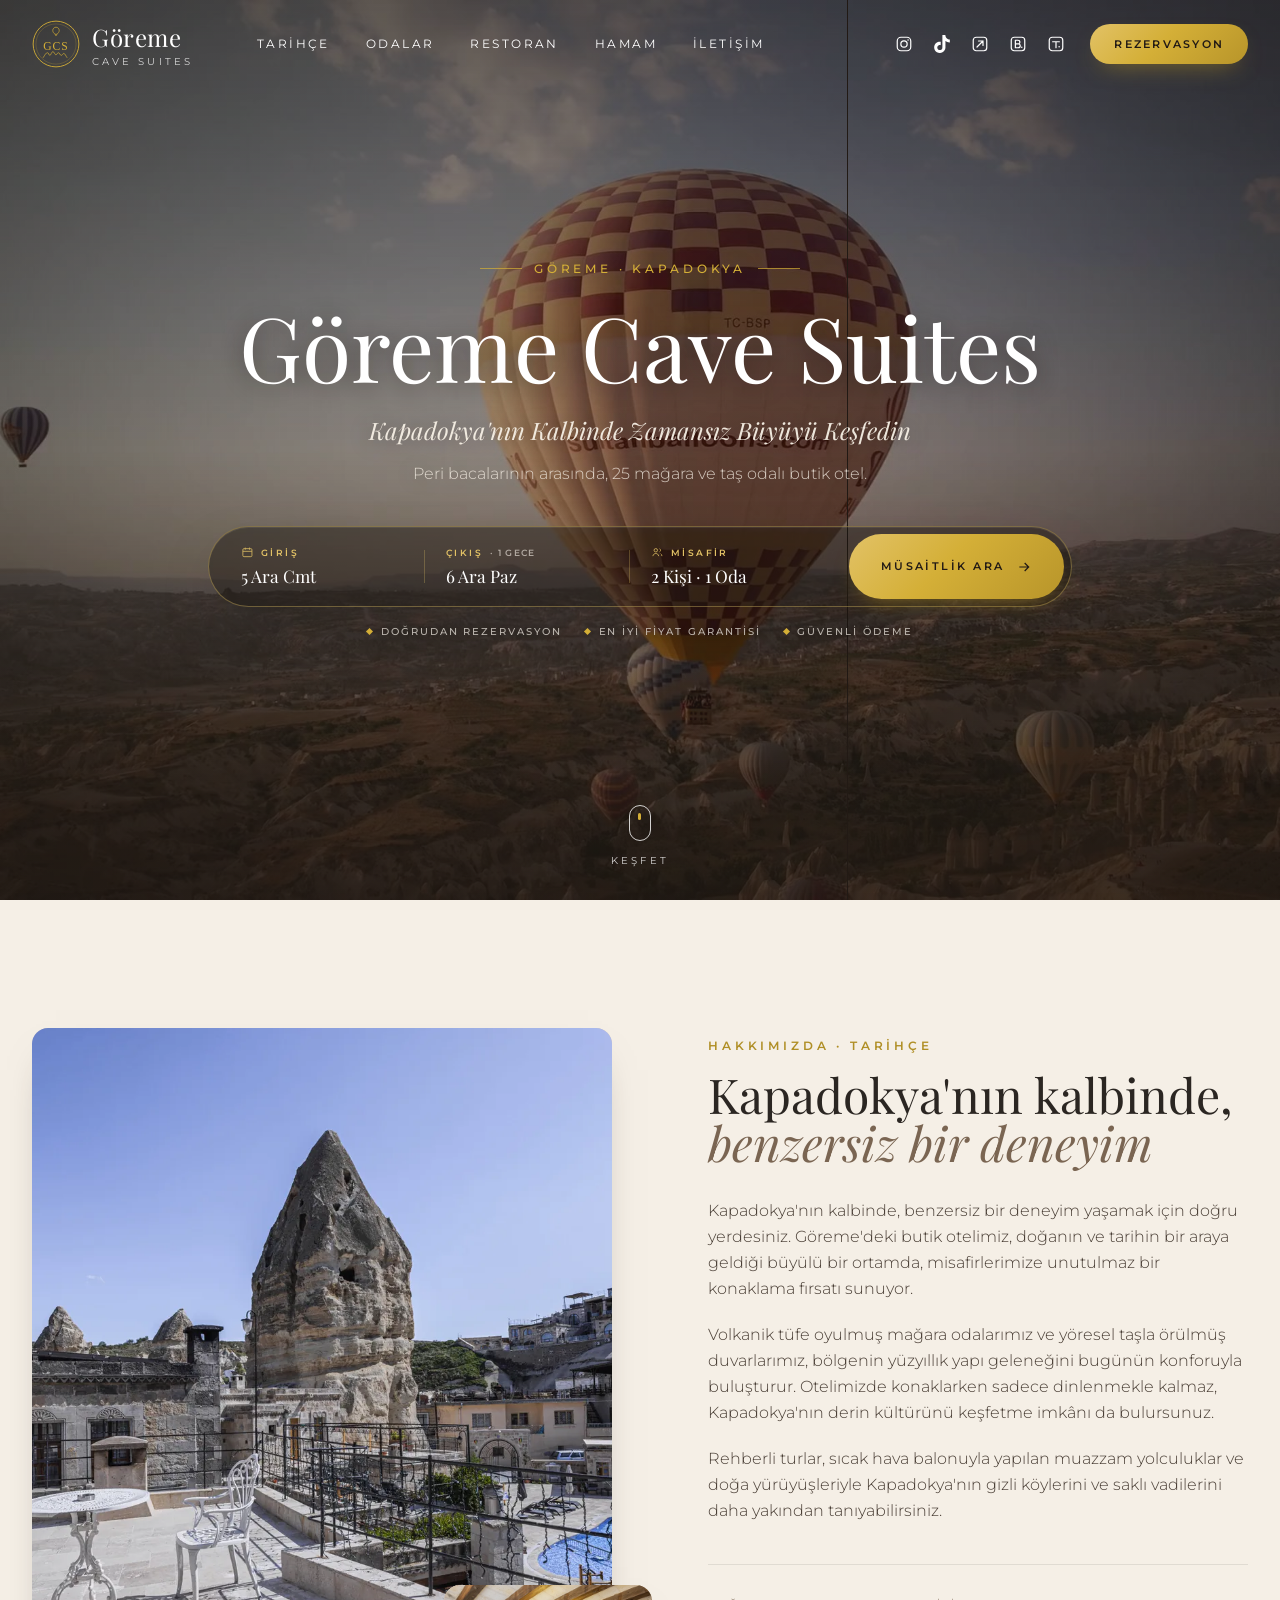
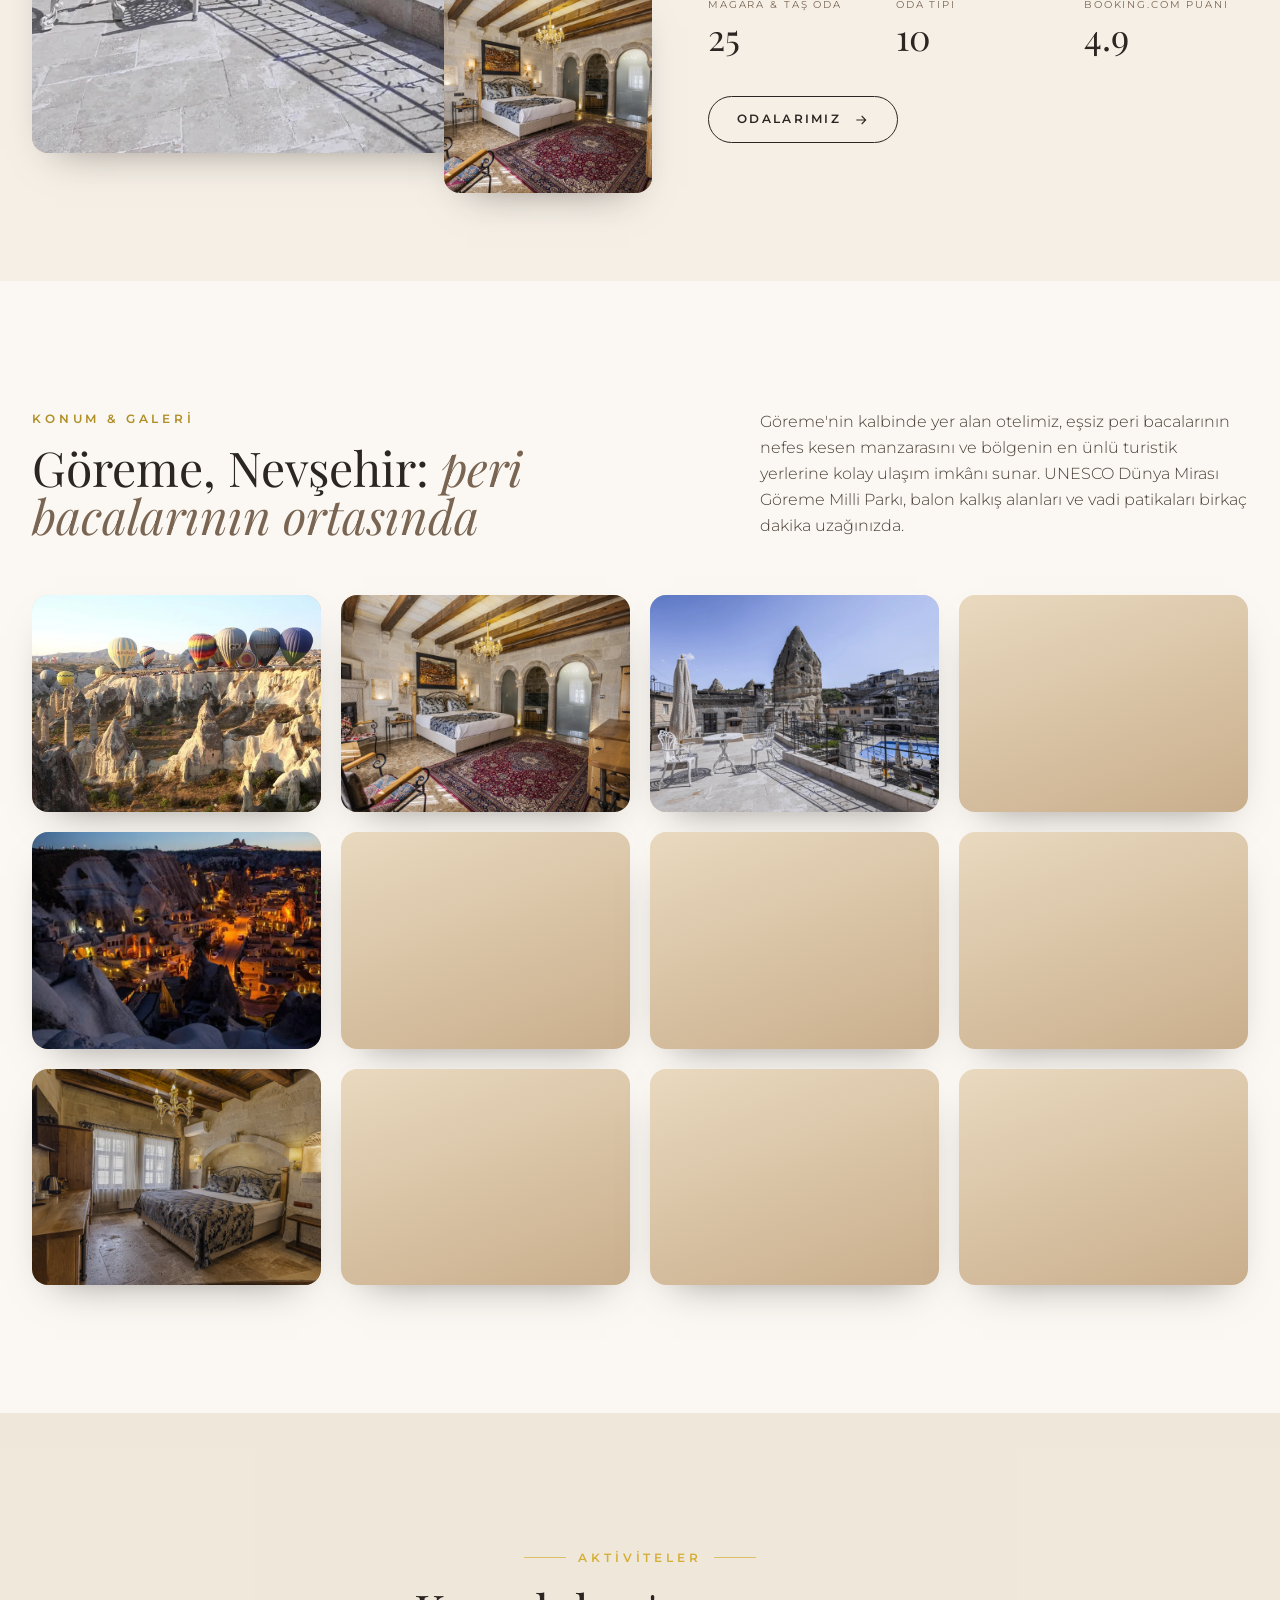
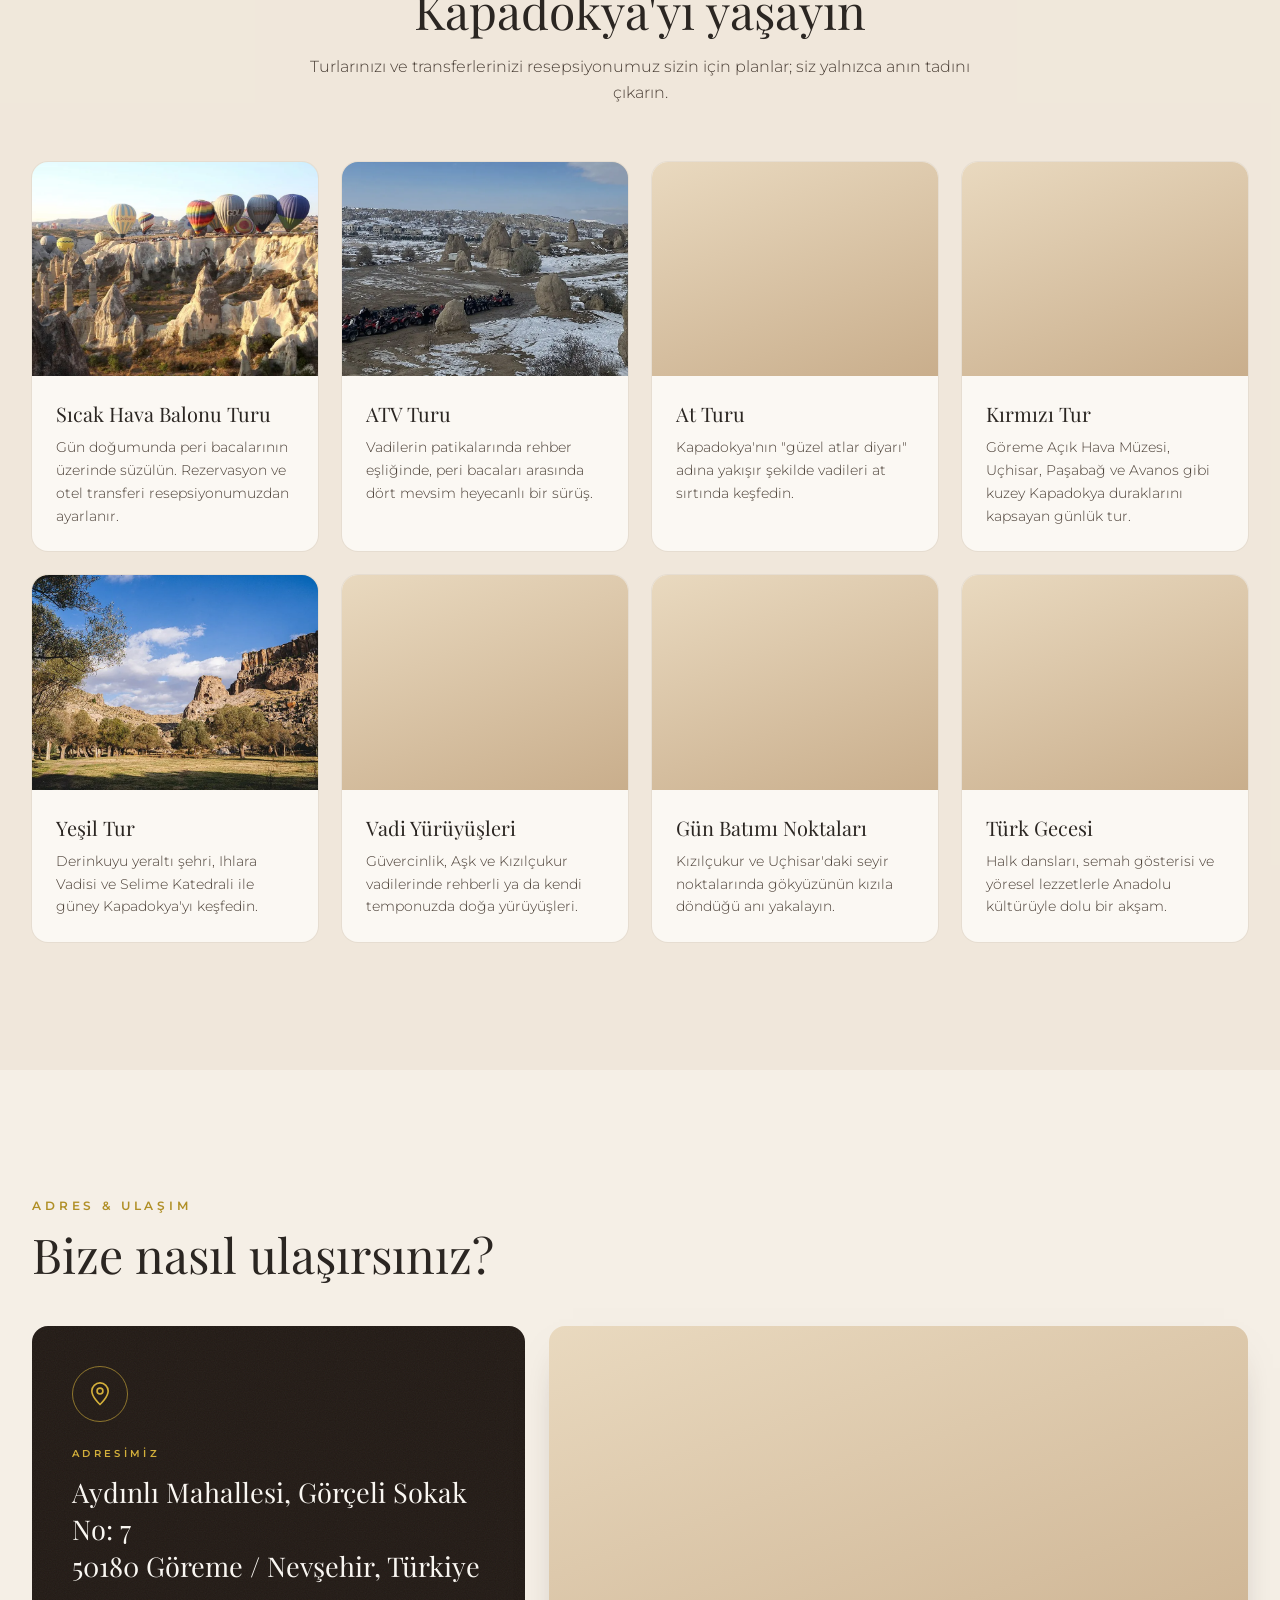
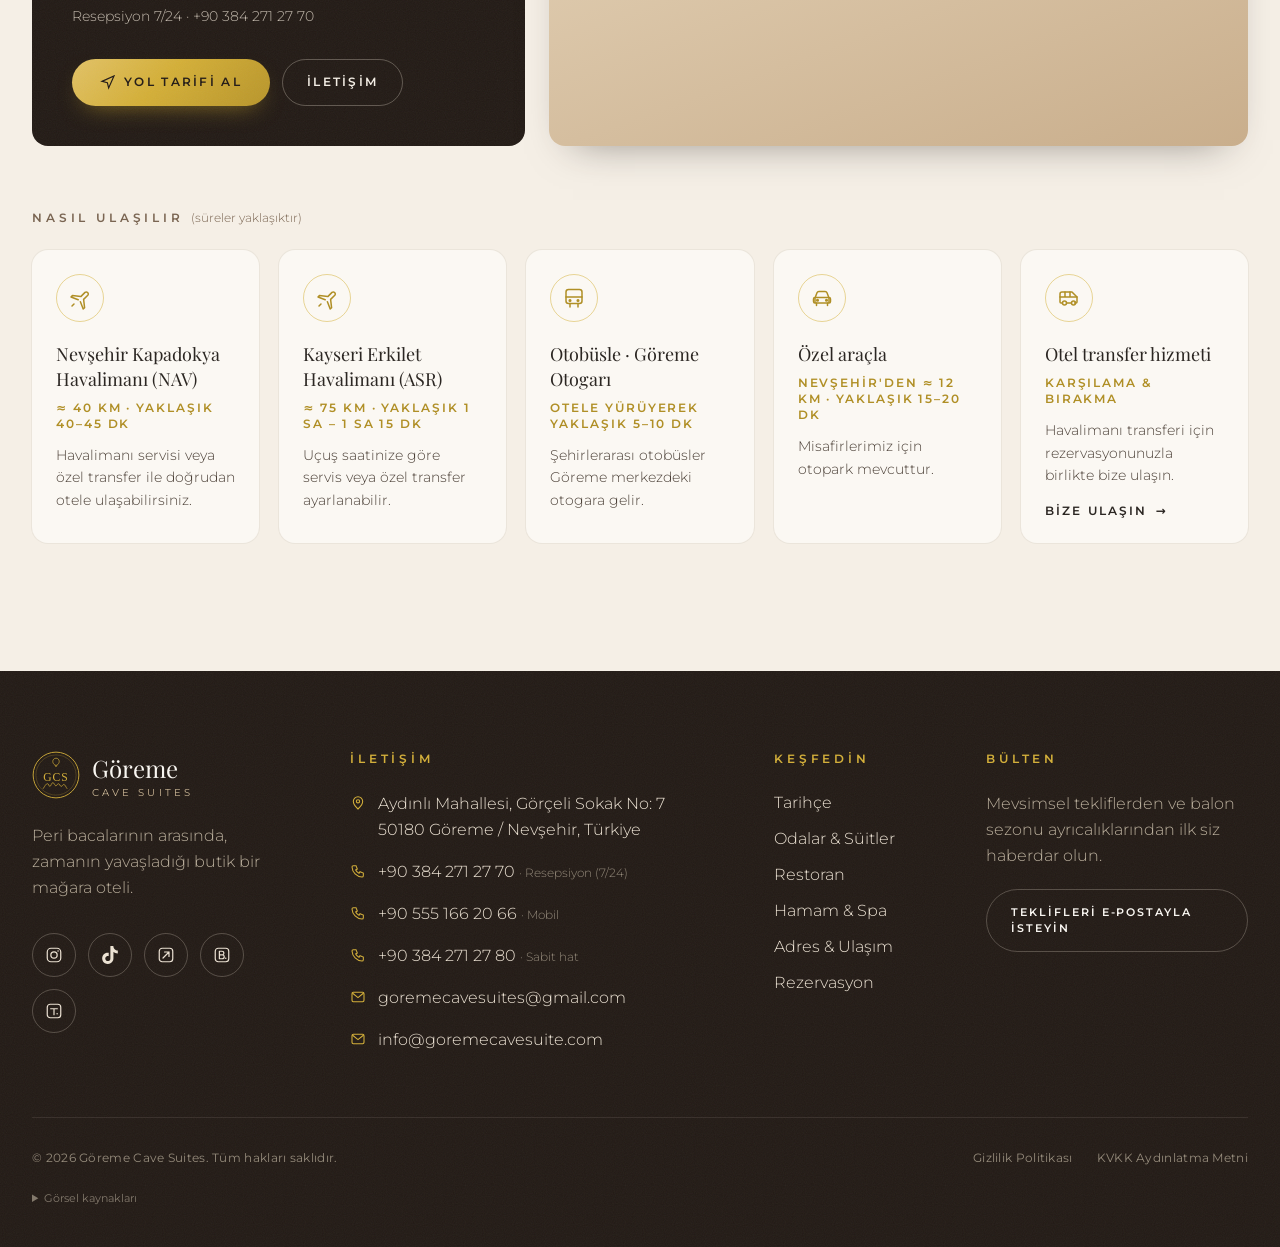
==== index.html @ 756c30a7 "Ana sayfaya Reseliva bağlantılı rezervasyon kutusu (tarih, kişi, oda; müsait odalar doğrudan listele" ====
<!DOCTYPE html>
<html lang="tr">
<head>
  <meta charset="UTF-8" />
  <meta name="viewport" content="width=device-width, initial-scale=1" />
<!--
  =====================================================================
  GÖREME CAVE SUITES · WEB SİTESİ (v5)
  ---------------------------------------------------------------------
  Statik site: bu index.html, yanındaki css/, fonts/, img/ ve video/ klasörleriyle
  birlikte çalışır. Klasörün TAMAMI sunucuya yüklenir
  (kurulum seçenekleri: KURULUM.md). Veritabanı veya PHP gerekmez.
  Sayfalar: Ana sayfa · #odalar · #restoran · #hamam (aynı dosya içinde).

  DÜZENLEME: Aşağıdaki ilk script bloğu tüm ayarları içerir:
    1. SITE_CONFIG          → logo, video, sosyal medya linkleri, adres,
                              harita, iletişim, çalışma saatleri, ulaşım
    2. SITE_CONTENT_IMAGES  → tüm fotoğrafların adresleri (tek liste)
    3. SITE_CONTENT         → odalar, galeriler, aktiviteler, menü, hamam
  [YER TUTUCU] etiketli değerler gerçek bilgiyle değiştirilmelidir.
  [GERÇEK] etiketliler goremecavesuites.com'dan alınmıştır.

  Fotoğraflar img/foto/ ve img/menu/ klasöründedir; yalnızca Google Haritalar
  ve rezervasyon sayfası dış adreslerden açılır.
  =====================================================================
-->
  <script>
/* =====================================================================
   1. SİTE AYARLARI (TEK YER)
   ===================================================================== */
window.SITE_CONFIG = {

  /* ---------- Otel adı ve slogan ---------- */
  HOTEL_NAME: 'Göreme Cave Suites',
  SLOGAN: "Kapadokya'nın Kalbinde Zamansız Büyüyü Keşfedin",   // [GERÇEK] otelin sitesindeki slogan
  HERO_SUBTITLE: 'Peri bacalarının arasında, 25 mağara ve taş odalı butik otel.',

  /* ---------- Logo ----------
     LOGO_SRC boş ('') ise bu dosyanın içindeki altın "GCS" monogramı
     (yer tutucu) kullanılır. Gerçek logo için görselin internet adresini
     (ör. 'https://.../logo.png') ya da bu HTML ile AYNI klasördeki dosya
     adını (ör. 'logo.png') yazın.
     Logo zaten otel adını içeriyorsa SHOW_WORDMARK: false yapın.  */
  LOGO_SRC: '',                         // [YER TUTUCU] boş = dahili "GCS" monogramı
  LOGO_ALT: 'Göreme Cave Suites logosu',
  SHOW_WORDMARK: true,                  // logonun yanında "Göreme / Cave Suites" yazısı

  /* ---------- Ana sayfa videosu ----------
     Video: autoplay + sessiz + döngü. HERO_VIDEO bir video adresi (URL)
     ya da bu HTML ile AYNI klasördeki .mp4 dosyasının adıdır.
     Video bulunamazsa veya boş ('') bırakılırsa HERO_POSTER görseli
     hafif yakınlaşma efektiyle gösterilir; sayfa yine düzgün görünür. */
  HERO_VIDEO: 'video/goreme-hero.mp4?v=3',                 // 1920x1080, gerçek Kapadokya çekimleri (Pexels/Pixabay lisansı)
  HERO_VIDEO_PORTRAIT: 'video/goreme-hero-dikey.mp4?v=3',  // 1080x1920, dik telefon ekranları için ('' = yatay video)
  HERO_POSTER: 'video/goreme-hero-poster.jpg?v=3',         // videonun ilk karesi; video yüklenene kadar görünür
  HERO_POSTER_PORTRAIT: 'video/goreme-hero-dikey-poster.jpg?v=3',

  /* ---------- Sosyal medya ve rezervasyon platformları ----------
     Header ve footer'daki ikonlar buradan okunur; hepsi yeni sekmede açılır.
     "#" bırakılan link tıklandığında "henüz eklenmedi" uyarısı gösterilir. */
  SOCIAL_LINKS: {
    instagram: '#',   // [YER TUTUCU] ör. https://www.instagram.com/...
    tiktok:    '#',   // [YER TUTUCU] ör. https://www.tiktok.com/@...
    expedia:   '#',   // [YER TUTUCU] otelin Expedia sayfası
    booking:   '#',   // [YER TUTUCU] otelin Booking.com sayfası
    trip:      '#'    // [YER TUTUCU] otelin Trip.com sayfası
  },

  /* Odalardaki "Rezervasyon" butonları bu adrese gider. */
  BOOKING_URL: 'https://www.reseliva.com/booknow/goreme-cave-suites/?lang=tr',   // [GERÇEK] otelin online rezervasyon sayfası
  /* Ana sayfadaki rezervasyon kutusu: seçilen tarih ve kişi sayısı BOOKING_URL'e
     pCheckInDate / pCheckOutDate (GG/AA/YYYY), numAdults ve numRooms olarak eklenir;
     Reseliva o tarihlerdeki müsait odaları ve fiyatları doğrudan listeler.
     Ödeme Reseliva'da yapılır, kart bilgisi bu siteye hiç gelmez.
     Kutunun altındaki kısa vaatler ([] = gösterilmez); otelin gerçekten sunduklarıyla güncelleyin. */
  HERO_BOOKING_PERKS: ['Doğrudan rezervasyon', 'En iyi fiyat garantisi', 'Güvenli ödeme'],

  /* Footer'daki bülten formu. Boş ('') ise form gösterilmez, yerine "teklifleri
     e-postayla isteyin" bağlantısı çıkar (ilk e-posta adresine). Brevo/Mailchimp gibi
     bir bülten servisinin form adresi yazılırsa form o adrese "email" alanıyla gönderir;
     bu durumda <head> içindeki Content-Security-Policy'de form-action'a o adresi ekleyin. */
  NEWSLETTER_ACTION_URL: '',            // [YER TUTUCU] bülten servisi seçilince

  /* Footer alt satırındaki yasal metin bağlantıları. */
  PRIVACY_URL: 'https://www.goremecavesuites.com/privacy-policy',   // [GERÇEK] otelin mevcut gizlilik sayfası
  KVKK_URL: '#',                                                    // [YER TUTUCU] KVKK aydınlatma metni

  /* ---------- Adres ve harita ---------- */
  ADDRESS: {
    line1: 'Aydınlı Mahallesi, Görçeli Sokak No: 7',   // [GERÇEK]
    line2: '50180 Göreme / Nevşehir',                   // [GERÇEK] (posta kodunu kontrol edin)
    country: 'Türkiye'
  },
  // Google Maps "Yerleştir" (embed) adresi. Google Haritalar > Paylaş > Harita yerleştir'den alınan src ile değiştirilebilir.
  MAP_EMBED_URL: 'https://maps.google.com/maps?q=38.6413565,34.8277726&z=16&hl=tr&output=embed',   // [GERÇEK] konum koordinatları
  // Adrese veya "Yol Tarifi Al" butonuna tıklanınca açılacak link.
  MAPS_LINK: 'https://maps.app.goo.gl/Z2ciZ4v8vEnX7CH37',   // [GERÇEK] otelin Google Maps kaydı

  /* ---------- İletişim ---------- */
  CONTACT: {
    phones: [
      { label: 'Resepsiyon (7/24)', display: '+90 384 271 27 70', tel: '+903842712770' },  // [GERÇEK]
      { label: 'Mobil',             display: '+90 555 166 20 66', tel: '+905551662066' },  // [GERÇEK]
      { label: 'Sabit hat',         display: '+90 384 271 27 80', tel: '+903842712780' }   // [GERÇEK]
    ],
    emails: [
      'goremecavesuites@gmail.com',   // [GERÇEK]
      'info@goremecavesuite.com'      // [GERÇEK] otelin iletişim sayfasında bu şekilde yazıyor
    ],
    whatsapp: ''                      // [YER TUTUCU] ör. https://wa.me/905551662066
  },

  /* ---------- Çalışma saatleri ---------- */
  HAMAM_HOURS: [                      // [YER TUTUCU] gerçek saatlerle değiştirin
    { days: 'Her gün', hours: '10:00 – 22:00' },
    { days: 'Özel seans', hours: 'Rezervasyon ile' }
  ],
  RESTAURANT_HOURS: [                 // [YER TUTUCU] gerçek saatlerle değiştirin
    { meal: 'Kahvaltı', hours: '07:30 – 10:30' },
    { meal: 'Akşam yemeği', hours: '19:00 – 22:30' }
  ],

  /* ---------- Restoran giriş videosu ----------
     Yatay ekranlar için RESTAURANT_INTRO_VIDEO, dik telefon ekranları için
     RESTAURANT_INTRO_VIDEO_PORTRAIT oynatılır. Kapak görseli, video adının
     sonuna "-poster.jpg" eklenmiş dosyadır (ör. video/restoran-giris-poster.jpg).
     RESTAURANT_INTRO_CHAPTERS: videodaki sahnelerin başlangıç saniyesi ve etiketi;
     dish → menüdeki yemeğin img adı (etikete tıklanınca o yemeğin kartı açılır). */
  RESTAURANT_INTRO_VIDEO: 'video/restoran-giris.mp4?v=3',
  RESTAURANT_INTRO_VIDEO_PORTRAIT: 'video/restoran-giris-dikey.mp4?v=3',
  RESTAURANT_INTRO_CHAPTERS: [
    { at: 0,     label: 'Göreme · Gün doğumu' },
    { at: 2.3,   label: 'Odun ateşi' },
    { at: 4.4,   label: 'Közde, ağır ateşte' },
    { at: 7.2,   label: 'Mangal başında' },
    { at: 9.8,   label: 'Göreme Vadisi' },
    { at: 13.4,  label: 'Peri bacaları' },
    { at: 16.8,  label: 'Göreme · Gün doğumu' }
  ],
  // Dikey videonun sahne süreleri farklı olduğu için ayrı liste (boşsa yukarıdaki kullanılır).
  RESTAURANT_INTRO_CHAPTERS_PORTRAIT: [
    { at: 0,     label: 'Göreme · Gün doğumu' },
    { at: 2.1,   label: 'Odun ateşi' },
    { at: 4.0,   label: 'Közden tabağa' },
    { at: 6.4,   label: 'Göreme Vadisi' },
    { at: 9.8,   label: 'Balonlar' },
    { at: 13.2,  label: 'Göreme · Gün doğumu' }
  ],

  /* ---------- Menü QR kodu (Restoran sayfası) ----------
     MENU_QR_IMAGE: QR görseli (bu HTML'e göre yol ya da URL). '' ise kart gizlenir.
     Şimdiki QR bu sitenin #restoran sayfasını açar [YER TUTUCU]; gerçek dijital
     menü bağlantısı belli olunca yeni QR üretip img/menu-qr.svg ile değiştirin. */
  MENU_QR_IMAGE: 'img/menu-qr.svg',
  MENU_QR_LINK: 'https://serdarkafali.github.io/goreme-cave-suites/#restoran',

  /* ---------- Nasıl ulaşılır (süreler yaklaşıktır) ----------
     icon: plane | bus | car | shuttle */
  TRANSPORT: [
    { icon: 'plane',   title: 'Nevşehir Kapadokya Havalimanı (NAV)', time: '≈ 40 km · yaklaşık 40–45 dk',
      text: 'Havalimanı servisi veya özel transfer ile doğrudan otele ulaşabilirsiniz.' },
    { icon: 'plane',   title: 'Kayseri Erkilet Havalimanı (ASR)', time: '≈ 75 km · yaklaşık 1 sa – 1 sa 15 dk',
      text: 'Uçuş saatinize göre servis veya özel transfer ayarlanabilir.' },
    { icon: 'bus',     title: 'Otobüsle · Göreme Otogarı', time: 'Otele yürüyerek yaklaşık 5–10 dk',
      text: 'Şehirlerarası otobüsler Göreme merkezdeki otogara gelir.' },
    { icon: 'car',     title: 'Özel araçla', time: "Nevşehir'den ≈ 12 km · yaklaşık 15–20 dk",
      text: 'Misafirlerimiz için otopark mevcuttur.' },
    { icon: 'shuttle', title: 'Otel transfer hizmeti', time: 'Karşılama & bırakma',
      text: 'Havalimanı transferi için rezervasyonunuzla birlikte bize ulaşın.', cta: true }
  ]
};

/* =====================================================================
   2. FOTOĞRAFLAR: tüm görseller bu listeden okunur.
   Bir fotoğrafı değiştirmek için adresini (URL) değiştirin.
   ===================================================================== */
window.SITE_CONTENT_IMAGES = {
  /* --- Otelin kendi fotoğrafları (goremecavesuites.com) --- */
  'hero-balon-1':               'img/foto/hero-balon-1.webp',
  'hero-balon-2':               'img/foto/hero-balon-2.webp',
  'hero-balon-3':               'img/foto/hero-balon-3.webp',
  'goreme-gun-batimi':          'img/foto/goreme-gun-batimi.webp',
  'goreme-gece':                'img/foto/goreme-gece.webp',
  'teras-1':                    'img/foto/teras-1.webp',
  'teras-2':                    'img/foto/teras-2.webp',
  'hamam-1':                    'img/foto/hamam-1.webp',
  'hamam-2':                    'img/foto/hamam-2.webp',
  'hamam-3':                    'img/foto/hamam-3.webp',
  'havuz':                      'img/foto/havuz.webp',
  'oda-deluxe-cift-1':          'img/foto/oda-deluxe-cift-1.webp',
  'oda-deluxe-cift-2':          'img/foto/oda-deluxe-cift-2.webp',
  'oda-deluxe-cift-3':          'img/foto/oda-deluxe-cift-3.webp',
  'oda-deluxe-cift-4':          'img/foto/oda-deluxe-cift-4.webp',
  'oda-deluxe-uc-1':            'img/foto/oda-deluxe-uc-1.webp',
  'oda-deluxe-uc-2':            'img/foto/oda-deluxe-uc-2.webp',
  'oda-deluxe-uc-3':            'img/foto/oda-deluxe-uc-3.webp',
  'oda-deluxe-uc-4':            'img/foto/oda-deluxe-uc-4.webp',
  'oda-junior-suit-1':          'img/foto/oda-junior-suit-1.webp',
  'oda-junior-suit-2':          'img/foto/oda-junior-suit-2.webp',
  'oda-junior-suit-3':          'img/foto/oda-junior-suit-3.webp',
  'oda-junior-suit-4':          'img/foto/oda-junior-suit-4.webp',
  'oda-junior-suit-hamamli-1':  'img/foto/oda-junior-suit-hamamli-1.webp',
  'oda-junior-suit-hamamli-2':  'img/foto/oda-junior-suit-hamamli-2.webp',
  'oda-junior-suit-hamamli-3':  'img/foto/oda-junior-suit-hamamli-3.webp',
  'oda-junior-suit-hamamli-4':  'img/foto/oda-junior-suit-hamamli-4.webp',
  'oda-havuzlu-1':              'img/foto/oda-havuzlu-1.webp',
  'oda-havuzlu-3':              'img/foto/oda-havuzlu-3.webp',
  'oda-havuzlu-4':              'img/foto/oda-havuzlu-4.webp',
  'oda-ekonomik-cift-1':        'img/foto/oda-ekonomik-cift-1.webp',
  'oda-ekonomik-cift-2':        'img/foto/oda-ekonomik-cift-2.webp',
  'oda-ekonomik-cift-3':        'img/foto/oda-ekonomik-cift-3.webp',
  'oda-ekonomik-cift-4':        'img/foto/oda-ekonomik-cift-4.webp',
  'oda-standart-balkonlu-1':    'img/foto/oda-standart-balkonlu-1.webp',
  'oda-standart-balkonlu-3':    'img/foto/oda-standart-balkonlu-3.webp',
  'oda-standart-balkonlu-4':    'img/foto/oda-standart-balkonlu-4.webp',
  'oda-ekonomik-uc-1':          'img/foto/oda-ekonomik-uc-1.webp',
  'oda-ekonomik-uc-3':          'img/foto/oda-ekonomik-uc-3.webp',
  'oda-ekonomik-uc-4':          'img/foto/oda-ekonomik-uc-4.webp',
  'oda-saunali-1':              'img/foto/oda-saunali-1.webp',
  'oda-saunali-3':              'img/foto/oda-saunali-3.webp',
  'oda-saunali-4':              'img/foto/oda-saunali-4.webp',
  'oda-queen-cift-1':           'img/foto/oda-queen-cift-1.webp',
  'oda-queen-cift-3':           'img/foto/oda-queen-cift-3.webp',
  'oda-queen-cift-4':           'img/foto/oda-queen-cift-4.webp',
  /* --- Wikimedia Commons (CC BY / CC BY-SA; atıf footer'da) --- */
  'aktivite-atv':               'img/foto/aktivite-atv.webp',
  'aktivite-at-turu':           'img/foto/aktivite-at-turu.webp',
  'aktivite-kirmizi-tur':       'img/foto/aktivite-kirmizi-tur.webp',
  'aktivite-yesil-tur':         'img/foto/aktivite-yesil-tur.webp',
  'aktivite-vadi-yuruyusu':     'img/foto/aktivite-vadi-yuruyusu.webp',
  'aktivite-gun-batimi':        'img/foto/aktivite-gun-batimi.webp',
  'aktivite-turk-gecesi':       'img/foto/aktivite-turk-gecesi.webp',
  'hamam-geleneksel':           'img/foto/hamam-geleneksel.webp',
  'restoran-kahvalti':          'img/foto/restoran-kahvalti.webp',

  /* --- Restoranın kendi yemek fotoğrafları (img/menu klasöründe) [GERÇEK] --- */
  'restoran-testi-kebabi':      'img/menu/testi-kebabi.webp',
  'restoran-aksam-yemegi':      'img/menu/kuzu-pirzola.webp',
  'restoran-levrek':            'img/menu/levrek.webp',
  'restoran-mezeler':           'img/menu/muhammara.webp',
  'restoran-tatli':             'img/menu/san-sebastian.webp'
};

/* =====================================================================
   3. İÇERİK: odalar, galeriler, aktiviteler, menü, hamam, kaynaklar
   Görsel alanlarına IMAGES listesindeki anahtar (ör. 'teras-2') ya da
   doğrudan bir görsel URL'si yazılabilir. "pos": kırpmada görünen kısım.
   ===================================================================== */
window.SITE_CONTENT = {
  IMAGES: window.SITE_CONTENT_IMAGES,


  /* ---------- Odalar (#odalar) ----------
     images: IMAGES listesindeki anahtarlar (veya doğrudan bir görsel URL'si).
     Oda tipleri otelin sitesinden alınmıştır [GERÇEK].
     size: m² bilgisi sitede yok → [YER TUTUCU] ('' bırakılırsa "Bilgi eklenecek" yazar).
     price: '' bırakılırsa "Fiyat için sorunuz" yazar.
     features anahtarları: breakfast, cleaning, wifi, hairdryer, minibar, ac, fireplace, pool, sauna, hamam, balcony */
  ROOMS: [
    { id: 'saunali', name: 'Çift Kişilik Saunalı Oda', en: 'Double Room With Sauna', guests: '2 Kişi', size: '', price: '',
      short: 'Taş duvarlar, şömine ve odaya özel sauna ile sıcak bir mağara konaklaması.',
      features: ['sauna', 'fireplace', 'breakfast', 'cleaning', 'wifi', 'hairdryer', 'minibar', 'ac'],
      images: ['oda-saunali-1', 'oda-saunali-3', 'oda-saunali-4'] },
    { id: 'junior-suit-hamamli', name: 'Junior Suit Hamamlı', en: 'Junior Suite Room With Turkish Bath', guests: '2 Kişi', size: '', price: '',
      short: 'Mermer kaplı özel Türk hamamı ve şömineli oturma alanıyla süit.',
      features: ['hamam', 'fireplace', 'breakfast', 'cleaning', 'wifi', 'hairdryer', 'minibar', 'ac'],
      images: ['oda-junior-suit-hamamli-1', 'oda-junior-suit-hamamli-2', 'oda-junior-suit-hamamli-3', 'oda-junior-suit-hamamli-4'] },
    { id: 'havuzlu', name: 'Çift Kişilik Havuzlu Oda', en: 'Room With Pool', guests: '2 Kişi', size: '', price: '',
      short: 'Kayaya oyulmuş mağara içinde odaya özel havuz.',
      features: ['pool', 'fireplace', 'breakfast', 'cleaning', 'wifi', 'hairdryer', 'minibar', 'ac'],
      images: ['oda-havuzlu-1', 'oda-havuzlu-3', 'oda-havuzlu-4'] },
    { id: 'junior-suit', name: 'Junior Suit', en: 'Junior Suite', guests: '2 Kişi', size: '', price: '',
      short: 'Kemerli taş duvarlar, avize ve şömineyle ferah bir süit.',
      features: ['fireplace', 'breakfast', 'cleaning', 'wifi', 'hairdryer', 'minibar', 'ac'],
      images: ['oda-junior-suit-1', 'oda-junior-suit-2', 'oda-junior-suit-3', 'oda-junior-suit-4'] },
    { id: 'deluxe-cift', name: 'Deluxe Çift Kişilik Oda', en: 'Deluxe Double Room', guests: '2 Kişi', size: '', price: '',
      short: 'Mağara dokusunu modern konforla buluşturan şömineli deluxe oda.',
      features: ['fireplace', 'breakfast', 'cleaning', 'wifi', 'hairdryer', 'minibar', 'ac'],
      images: ['oda-deluxe-cift-1', 'oda-deluxe-cift-2', 'oda-deluxe-cift-3', 'oda-deluxe-cift-4'] },
    { id: 'deluxe-uc', name: 'Deluxe Üç Kişilik Oda', en: 'Deluxe Triple Room', guests: '3 Kişi', size: '', price: '',
      short: 'Aileler ve arkadaş grupları için şömineli, geniş deluxe oda.',
      features: ['fireplace', 'breakfast', 'cleaning', 'wifi', 'hairdryer', 'minibar', 'ac'],
      images: ['oda-deluxe-uc-1', 'oda-deluxe-uc-2', 'oda-deluxe-uc-3', 'oda-deluxe-uc-4'] },
    { id: 'queen-cift', name: 'Queen Çift Kişilik Oda', en: 'Queen Double Room', guests: '2 Kişi', size: '', price: '',
      short: 'Queen yataklı, taş duvarlı zarif çift kişilik oda.',
      features: ['breakfast', 'cleaning', 'wifi', 'hairdryer', 'minibar', 'ac'],
      images: ['oda-queen-cift-1', 'oda-queen-cift-3', 'oda-queen-cift-4'] },
    { id: 'standart-balkonlu', name: 'Standart Balkonlu Oda', en: 'Standart Balcony Room', guests: '2 Kişi', size: '', price: '',
      short: 'Peri bacası manzaralı terasa açılan balkonlu oda.',
      features: ['balcony', 'breakfast', 'cleaning', 'wifi', 'hairdryer', 'minibar', 'ac'],
      images: ['oda-standart-balkonlu-1', 'oda-standart-balkonlu-3', 'oda-standart-balkonlu-4', 'teras-1'] },
    { id: 'ekonomik-cift', name: 'Ekonomik Çift Kişilik Oda', en: 'Economic Double Room', guests: '2 Kişi', size: '', price: '',
      short: 'Mağara otel deneyimini uygun fiyatla sunan şömineli oda.',
      features: ['fireplace', 'breakfast', 'cleaning', 'wifi', 'hairdryer', 'minibar', 'ac'],
      images: ['oda-ekonomik-cift-1', 'oda-ekonomik-cift-2', 'oda-ekonomik-cift-3', 'oda-ekonomik-cift-4'] },
    { id: 'ekonomik-uc', name: 'Ekonomik Üç Kişilik Oda', en: 'Economic Triple Room', guests: '3 Kişi', size: '', price: '',
      short: 'Üç kişilik konaklamalar için pratik ve konforlu oda.',
      features: ['breakfast', 'cleaning', 'wifi', 'hairdryer', 'minibar', 'ac'],
      images: ['oda-ekonomik-uc-1', 'oda-ekonomik-uc-3', 'oda-ekonomik-uc-4'] }
  ],

  /* ---------- Ana sayfa galerisi ---------- */
  HOME_GALLERY: [
    { src: 'hero-balon-1', alt: 'Peri bacaları üzerinde gün doğumunda sıcak hava balonları' },
    { src: 'oda-junior-suit-1', alt: 'Junior Suit: kemerli taş duvarlar ve şömine' },
    { src: 'teras-2', alt: 'Otel terası ve karşısındaki peri bacası' },
    { src: 'oda-havuzlu-1', alt: 'Havuzlu oda: mağara içinde özel havuz' },
    { src: 'goreme-gece', alt: 'Gece ışıklarıyla Göreme kasabası' },
    { src: 'hamam-1', alt: 'Mermer banyoda ahşap sıcak küvet' },
    { src: 'hero-balon-2', alt: 'Gün doğumunda Uçhisar ve balonlar' },
    { src: 'oda-deluxe-uc-1', alt: 'Deluxe Üç Kişilik Oda' },
    { src: 'oda-saunali-1', alt: 'Çift Kişilik Saunalı Oda' },
    { src: 'goreme-gun-batimi', alt: 'Gün batımında Göreme' },
    { src: 'oda-junior-suit-hamamli-2', alt: 'Junior Suit Hamamlı: mermer hamam' },
    { src: 'hero-balon-3', alt: 'Gün batımında vadi üzerinde balonlar' }
  ],

  /* ---------- Aktiviteler (ana sayfa) ---------- */
  ACTIVITIES: [
    { title: 'Sıcak Hava Balonu Turu', img: 'hero-balon-1',
      text: 'Gün doğumunda peri bacalarının üzerinde süzülün. Rezervasyon ve otel transferi resepsiyonumuzdan ayarlanır.' },
    { title: 'ATV Turu', img: 'aktivite-atv', pos: 'center 82%',
      text: 'Vadilerin patikalarında rehber eşliğinde, peri bacaları arasında dört mevsim heyecanlı bir sürüş.' },
    { title: 'At Turu', img: 'aktivite-at-turu',
      text: 'Kapadokya\'nın "güzel atlar diyarı" adına yakışır şekilde vadileri at sırtında keşfedin.' },
    { title: 'Kırmızı Tur', img: 'aktivite-kirmizi-tur',
      text: 'Göreme Açık Hava Müzesi, Uçhisar, Paşabağ ve Avanos gibi kuzey Kapadokya duraklarını kapsayan günlük tur.' },
    { title: 'Yeşil Tur', img: 'aktivite-yesil-tur',
      text: 'Derinkuyu yeraltı şehri, Ihlara Vadisi ve Selime Katedrali ile güney Kapadokya\'yı keşfedin.' },
    { title: 'Vadi Yürüyüşleri', img: 'aktivite-vadi-yuruyusu',
      text: 'Güvercinlik, Aşk ve Kızılçukur vadilerinde rehberli ya da kendi temponuzda doğa yürüyüşleri.' },
    { title: 'Gün Batımı Noktaları', img: 'aktivite-gun-batimi',
      text: 'Kızılçukur ve Uçhisar\'daki seyir noktalarında gökyüzünün kızıla döndüğü anı yakalayın.' },
    { title: 'Türk Gecesi', img: 'aktivite-turk-gecesi',
      text: 'Halk dansları, semah gösterisi ve yöresel lezzetlerle Anadolu kültürüyle dolu bir akşam.' }
  ],

  /* ---------- Restoran menüsü (#restoran) ----------
     Fotoğraflar restoranındır [GERÇEK]; yemek adları dosya adlarından alınmıştır.
     Açıklama, köken notu ve eşleşme önerileri ÖRNEKTİR [YER TUTUCU]: şefle kontrol edin.

     MENU_CATEGORIES: menüdeki sekmeler ve başlıklar (sırası menüdeki sıradır).
     MENU_DISHES alanları:
       cat    → MENU_CATEGORIES içindeki id
       img    → img/menu/ klasöründeki dosya adı (uzantısız). Büyük görsel <img>.webp,
                kare küçük görsel <img>-k.webp. Tam bir URL de yazılabilir.
       tags   → 'imza' (Şefin İmzası), 'vejetaryen', 'glutensiz'.
                Hiçbir yemekte kullanılmayan etiketin filtresi görünmez.
       origin → "Köken notu", pair → "Eşleşme önerisi" ('' ise gösterilmez)
       price  → '' ise fiyat gösterilmez [YER TUTUCU: gerçek fiyatlar]  */
  MENU_CATEGORIES: [
    { id: 'soguk',   title: 'Soğuk Mezeler' },
    { id: 'sicak',   title: 'Ara Sıcaklar' },
    { id: 'salata',  title: 'Salatalar' },
    { id: 'makarna', title: 'Mantı & Makarna' },
    { id: 'ana',     title: 'Ana Yemekler' },
    { id: 'tatli',   title: 'Tatlılar' }
  ],
  MENU_DISHES: [
    { cat: 'soguk', img: 'muhammara', name: 'Muhammara', tags: ['vejetaryen'], price: '',
      desc: 'Közlenmiş kırmızı biber, ceviz ve nar ekşisiyle hafif acı, dokulu bir meze.',
      origin: 'Güneydoğu Anadolu sofralarının klasiği; biber ve cevizin buluşması.', pair: '' },
    { cat: 'soguk', img: 'mutebbel', name: 'Mütebbel', tags: ['vejetaryen'], price: '',
      desc: 'Közde pişmiş patlıcan, tahin, yoğurt ve sarımsak; çıtır yufka eşliğinde.',
      origin: 'Patlıcan közün dumanını aldıkça tahinle yumuşar.', pair: '' },
    { cat: 'soguk', img: 'eksi-atom', name: 'Ekşi Atom', tags: ['vejetaryen'], price: '',
      desc: 'Süzme yoğurt üzerinde tereyağında kızdırılmış kuru biber.',
      origin: 'Adını yakıcı biberinden alan, meyhane sofralarının sevilen mezesi.', pair: '' },
    { cat: 'soguk', img: 'kuruccacik', name: 'Kuruccacık', tags: ['vejetaryen'], price: '',
      desc: 'Süzme yoğurt, taze yeşillikler ve zeytinyağı.',
      origin: '', pair: '' },
    { cat: 'soguk', img: 'koz-patlican', name: 'Köz Patlıcan', tags: ['vejetaryen'], price: '',
      desc: 'Bütün közlenmiş patlıcan, domates, biber ve taze yeşilliklerle.',
      origin: 'Odun ateşinde közlenen patlıcanın isli aroması.', pair: '' },
    { cat: 'soguk', img: 'borulce', name: 'Börülce', tags: ['vejetaryen'], price: '',
      desc: 'Zeytinyağı, limon ve sarımsakla hafifçe soslanmış taze börülce.',
      origin: 'Ege usulü zeytinyağlı; serin ve ferah bir başlangıç.', pair: '' },
    { cat: 'soguk', img: 'yaprak-sarma', name: 'Yaprak Sarma', tags: ['vejetaryen'], price: '',
      desc: 'Asma yaprağında baharatlı pirinç; yoğurt ve domates sosuyla.',
      origin: 'Kapadokya bağlarının asma yaprağıyla sarılan zeytinyağlı.', pair: '' },
    { cat: 'soguk', img: 'peynir-tabagi', name: 'Peynir Tabağı', tags: ['vejetaryen'], price: '',
      desc: 'Seçme peynirler, üzüm, kuru meyve ve bal.',
      origin: '', pair: 'Kapadokya beyaz şarabı (Emir üzümü)' },

    { cat: 'sicak', img: 'icli-kofte', name: 'İçli Köfte', tags: [], price: '',
      desc: 'İnce bulgur kabuk içinde cevizli kıyma; süzme yoğurt yatağında.',
      origin: 'Güneydoğu mutfağının ustalık isteyen el işi.', pair: '' },
    { cat: 'sicak', img: 'balli-gemici', name: 'Ballı Gemici', tags: [], price: '',
      desc: 'Çıtır yufka, bal ve antep fıstığı.',
      origin: '', pair: '' },
    { cat: 'sicak', img: 'kalamar', name: 'Kalamar', tags: [], price: '',
      desc: 'Çıtır kalamar halkaları, limon ve özel sos.',
      origin: '', pair: 'Kapadokya beyaz şarabı (Emir üzümü)' },
    { cat: 'sicak', img: 'karides', name: 'Karides Güveç', tags: [], price: '',
      desc: 'Toprak güveçte tereyağı, sarımsak ve domatesle pişen karides.',
      origin: 'Toprak kap ısıyı tutar; karides kendi suyunda pişer.', pair: 'Kapadokya beyaz şarabı (Emir üzümü)' },
    { cat: 'sicak', img: 'ahtapot', name: 'Ahtapot Güveç', tags: ['imza'], price: '',
      desc: 'Yumuşacık ahtapot, bebek patates, domates ve taze otlar.',
      origin: 'Ağır ateşte, toprak güveçte sabırla pişer.', pair: 'Narince beyaz şarap' },
    { cat: 'sicak', img: 'yaprak-ciger', name: 'Yaprak Ciğer', tags: [], price: '',
      desc: 'İnce dilimlenmiş kuzu ciğeri, közlenmiş patlıcan ve taze otlar.',
      origin: '', pair: 'Kalecik Karası' },

    { cat: 'salata', img: 'roka-salata', name: 'Roka Salata', tags: ['vejetaryen'], price: '',
      desc: 'Roka, cherry domates, turp ve zeytinyağlı limon sos.',
      origin: '', pair: '' },
    { cat: 'salata', img: 'sezar-salata', name: 'Sezar Salata', tags: [], price: '',
      desc: 'Marul, ızgara tavuk, kruton, parmesan ve sezar sos.',
      origin: '', pair: '' },
    { cat: 'salata', img: 'kuzukulagi-salata', name: 'Kuzukulağı Salata', tags: ['vejetaryen'], price: '',
      desc: 'Ekşimsi kuzukulağı, domates, biber ve nar ekşisi.',
      origin: 'Baharın ilk yeşilliklerinden; Anadolu yaylalarının otu.', pair: '' },
    { cat: 'salata', img: 'gavurdagi', name: 'Gavurdağı Salatası', tags: ['vejetaryen'], price: '',
      desc: 'İnce kıyılmış domates, biber, soğan ve ceviz; nar ekşili sos.',
      origin: 'Antep sofralarından, cevizle zenginleşen çoban salatası.', pair: '' },

    { cat: 'makarna', img: 'hengel', name: 'Hengel', tags: ['imza'], price: '',
      desc: 'El açması hamur bohçalar, sarımsaklı yoğurt ve kızgın tereyağı.',
      origin: 'Doğu Anadolu\'nun ev mutfağından, mantının iri ve cömert kardeşi.', pair: '' },
    { cat: 'makarna', img: 'tepsi-mantisi', name: 'Tepsi Mantısı', tags: [], price: '',
      desc: 'Fırında kızaran mantı, yoğurt, domates ve biber sosuyla.',
      origin: 'Kayseri usulü; tepside kızartılıp suyunu çeker.', pair: '' },
    { cat: 'makarna', img: 'fettucini', name: 'Fettucini', tags: [], price: '',
      desc: 'Kremalı sosta fettucini, parmesan ve taze fesleğen.',
      origin: '', pair: '' },
    { cat: 'makarna', img: 'karidesli-spagetti', name: 'Karidesli Spagetti', tags: [], price: '',
      desc: 'Sarımsak, tereyağı ve beyaz şarapla soslanan karidesli spagetti.',
      origin: '', pair: 'Kapadokya beyaz şarabı (Emir üzümü)' },
    { cat: 'makarna', img: 'penne', name: 'Penne', tags: [], price: '',
      desc: 'Domates sosunda penne, parmesan ve fesleğen.',
      origin: '', pair: '' },
    { cat: 'makarna', img: 'mini-kofte', name: 'Mini Köfteli Spagetti', tags: [], price: '',
      desc: 'Domates sosunda spagetti, minik köfteler ve parmesan.',
      origin: '', pair: '' },

    { cat: 'ana', img: 'testi-kebabi', name: 'Testi Kebabı', tags: ['imza'], price: '',
      desc: 'Toprak testide sebzelerle ağır ağır pişen et; masada kırılarak servis edilir.',
      origin: 'Kapadokya\'nın simgesi: testi hamurla mühürlenir, ağır ateşte saatlerce pişer.', pair: 'Öküzgözü – Boğazkere' },
    { cat: 'ana', img: 'kuzu-pirzola', name: 'Kuzu Pirzola', tags: ['imza'], price: '',
      desc: 'Izgarada kuzu pirzola, mevsim sebzeleri ve meyveli sos.',
      origin: '', pair: 'Kalecik Karası' },
    { cat: 'ana', img: 'bonfile', name: 'Izgara Bonfile', tags: [], price: '',
      desc: 'Dana bonfile, közlenmiş sebzeler, biber püresi ve yeşil sos.',
      origin: '', pair: 'Öküzgözü – Boğazkere' },
    { cat: 'ana', img: 'dana-asado', name: 'Dana Asado', tags: [], price: '',
      desc: 'Uzun süre pişen dana kaburga, sebzeler ve pilav eşliğinde.',
      origin: 'Düşük ısıda saatlerce pişerek kemikten ayrılır.', pair: 'Öküzgözü – Boğazkere' },
    { cat: 'ana', img: 'tavuk-sarma', name: 'Tavuk Sarma', tags: [], price: '',
      desc: 'Fırında tavuk rulo, pancar püresi ve mevsim sebzeleri.',
      origin: '', pair: 'Kapadokya beyaz şarabı (Emir üzümü)' },
    { cat: 'ana', img: 'levrek', name: 'Levrek', tags: [], price: '',
      desc: 'Izgara levrek fileto, mevsim sebzeleri ve iki renk sos.',
      origin: '', pair: 'Narince beyaz şarap' },
    { cat: 'ana', img: 'somon', name: 'Somon', tags: [], price: '',
      desc: 'Izgara somon, sebzeler ve turunçgil sos.',
      origin: '', pair: 'Kalecik Karası roze' },

    { cat: 'tatli', img: 'sutlac', name: 'Fırın Sütlaç', tags: ['vejetaryen'], price: '',
      desc: 'Toprak kapta fırınlanmış, üzeri kızarmış geleneksel sütlaç.',
      origin: 'Toprak kabın fırında verdiği karamelize yüzey.', pair: '' },
    { cat: 'tatli', img: 'san-sebastian', name: 'San Sebastian', tags: ['vejetaryen'], price: '',
      desc: 'Yanık yüzlü, içi kremamsı cheesecake ve çikolata sos.',
      origin: '', pair: '' },
    { cat: 'tatli', img: 'krem-brule', name: 'Krem Brüle', tags: ['vejetaryen'], price: '',
      desc: 'Vanilyalı krema, çıtır karamel kabuk ve taze meyveler.',
      origin: '', pair: '' },
    { cat: 'tatli', img: 'visneli-sufle', name: 'Vişneli Sufle', tags: ['vejetaryen'], price: '',
      desc: 'İçi akışkan çikolatalı sufle, vişne ve dondurma.',
      origin: '', pair: '' },
    { cat: 'tatli', img: 'panna-cotta', name: 'Panna Cotta', tags: [], price: '',
      desc: 'Vanilyalı panna cotta, kırmızı meyve sosu.',
      origin: '', pair: '' },
    { cat: 'tatli', img: 'browni', name: 'Brownie', tags: ['vejetaryen'], price: '',
      desc: 'Yoğun çikolatalı brownie, çilek ve dondurma.',
      origin: '', pair: '' }
  ],
  RESTAURANT_GALLERY: [
    { src: 'restoran-testi-kebabi', alt: 'Testi kebabı' },
    { src: 'img/menu/ahtapot.webp', alt: 'Ahtapot güveç' },
    { src: 'restoran-mezeler', alt: 'Muhammara' },
    { src: 'img/menu/hengel.webp', alt: 'Hengel' },
    { src: 'restoran-levrek', alt: 'Izgara levrek' },
    { src: 'restoran-tatli', alt: 'San Sebastian cheesecake' }
  ],

  /* ---------- Hamam (#hamam) ----------
     Hizmet listesi ve süreler ÖRNEKTİR [YER TUTUCU]. */
  HAMAM_SERVICES: [
    { icon: 'kese', title: 'Geleneksel Kese', time: '≈ 20 dk',
      text: 'Sıcak göbek taşında ısınan cilt, ipek keseyle arındırılır; ölü deriden arınmış, yenilenmiş bir his.' },
    { icon: 'foam', title: 'Köpük Masajı', time: '≈ 20 dk',
      text: 'Pamuk torbada kabartılan zeytinyağlı sabun köpüğüyle bütün vücuda yumuşak bir masaj.' },
    { icon: 'oil', title: 'Aromaterapi Yağ Masajı', time: '≈ 45 dk',
      text: 'Hamam ritüelinin ardından doğal yağlarla kasları gevşeten rahatlatıcı masaj.' },
    { icon: 'clay', title: 'Kil Maskesi', time: '≈ 15 dk',
      text: 'Kapadokya topraklarını anımsatan doğal kil maskesiyle cildi besleyen bakım.' },
    { icon: 'sauna', title: 'Sauna', time: 'Serbest kullanım',
      text: 'Kuru sıcaklıkla gözenekleri açan, hamam öncesi ideal ısınma.' },
    { icon: 'tea', title: 'Dinlenme & İkram', time: 'Ritüel sonrası',
      text: 'Kurnaların serinliğinde dinlenirken şerbet ya da bitki çayı ikramı.' }
  ],
  HAMAM_GALLERY: [
    { src: 'hamam-geleneksel', alt: 'Mermer göbek taşlı geleneksel hamam' },
    { src: 'hamam-1', alt: 'Mermer kaplı banyoda ahşap sıcak küvet' },
    { src: 'oda-junior-suit-hamamli-2', alt: 'Junior Suit Hamamlı: özel hamam' },
    { src: 'hamam-2', alt: 'Mermer duvarlı banyo ve küvet' },
    { src: 'hamam-3', alt: 'Jakuzili mermer banyo' },
    { src: 'havuz', alt: 'Kemerli taş tavan altında kapalı havuz' }
  ],

  /* ---------- Görsel kaynakları (lisans gereği footer'da listelenir) ---------- */
  CREDITS: [
    ['Otel fotoğrafları', 'goremecavesuites.com', 'https://www.goremecavesuites.com/'],
    ['Giriş videoları: Kapadokya, balon, köz ve mangal çekimleri', 'Pexels', 'https://www.pexels.com/license/'],
    ['Giriş videoları: balon ateşi, köz ve kebap çekimleri', 'Pixabay', 'https://pixabay.com/service/license-summary/'],
    ['ATV turu: Zeynepunuvar, CC BY 4.0', 'Wikimedia Commons', 'https://commons.wikimedia.org/wiki/File:Atv_tour_in_Cappadocia.jpg'],
    ['At turu: Birol Kirac, CC BY-SA 4.0', 'Wikimedia Commons', 'https://commons.wikimedia.org/wiki/File:G%C3%B6reme_-_Cappadocia-7.jpg'],
    ['Kızılçukur Vadisi: Kaan Kosemen, CC BY-SA 4.0', 'Wikimedia Commons', 'https://commons.wikimedia.org/wiki/File:Cappadocia_Red_Valley.jpg'],
    ['Ihlara Vadisi: Andrada Boldis, CC BY-SA 4.0', 'Wikimedia Commons', 'https://commons.wikimedia.org/wiki/File:Ihlara_Valley,_Turkey.jpg'],
    ['Aşk Vadisi: Ali Öksüz, CC BY 3.0', 'Wikimedia Commons', 'https://commons.wikimedia.org/wiki/File:Love_Valley_Cappadocia_(24885453).jpeg'],
    ['Gün batımı: Endersenkaya, CC BY-SA 4.0', 'Wikimedia Commons', 'https://commons.wikimedia.org/wiki/File:The_Mexican_in_Cappadocia.jpg'],
    ['Halk dansları: allen watkin, CC BY-SA 2.0', 'Wikimedia Commons', 'https://commons.wikimedia.org/wiki/File:Turkish_folk_dancers_(1085290934).jpg'],
    ['Hamam: Satayman, CC BY-SA 3.0', 'Wikimedia Commons', 'https://commons.wikimedia.org/wiki/File:Hurrem_Sultan_Hamam,_Roxelana_Bath_Interior.jpg'],
    ['Kahvaltı: Glassmug29, CC BY-SA 4.0', 'Wikimedia Commons', 'https://commons.wikimedia.org/wiki/File:Turkish_Breakfast_Spread.jpg']
  ]
};
  </script>

  <title>Göreme Cave Suites · Kapadokya'da Butik Mağara Otel</title>
  <meta name="description" content="Göreme Cave Suites: Göreme'nin kalbinde, peri bacaları arasında 25 mağara ve taş odalı butik otel. Hamam, restoran ve balon manzarası." />
  <meta name="theme-color" content="#221A15" />
  <!-- Güvenlik: yalnızca bu sitenin kendi dosyaları, Google Haritalar ve rezervasyon sayfası.
       Sunucu başlıkları için _headers (Netlify/Cloudflare) ve .htaccess (cPanel/Apache) dosyalarına bakın. -->
  <meta http-equiv="Content-Security-Policy" content="default-src 'self'; script-src 'self' 'unsafe-inline'; style-src 'self' 'unsafe-inline'; img-src 'self' data: https:; font-src 'self'; media-src 'self'; frame-src https://www.google.com https://maps.google.com; connect-src 'self'; object-src 'none'; base-uri 'self'; form-action 'self'" />
  <meta name="referrer" content="strict-origin-when-cross-origin" />
  <meta name="format-detection" content="telephone=no" />

  <!-- Paylaşım önizlemesi (WhatsApp, Instagram, Facebook, X). Alan adı değişince SITE_URL ile birlikte güncelleyin. -->
  <link rel="canonical" href="https://serdarkafali.github.io/goreme-cave-suites/" />
  <meta property="og:type" content="website" />
  <meta property="og:site_name" content="Göreme Cave Suites" />
  <meta property="og:locale" content="tr_TR" />
  <meta property="og:title" content="Göreme Cave Suites · Kapadokya'da Butik Mağara Otel" />
  <meta property="og:description" content="Peri bacalarının arasında 25 mağara ve taş odalı butik otel. Hamam, restoran ve balon manzarası." />
  <meta property="og:url" content="https://serdarkafali.github.io/goreme-cave-suites/" />
  <meta property="og:image" content="https://serdarkafali.github.io/goreme-cave-suites/img/paylasim.jpg" />
  <meta property="og:image:width" content="1200" />
  <meta property="og:image:height" content="630" />
  <meta property="og:image:alt" content="Göreme üzerinde gün doğumunda sıcak hava balonları" />
  <meta name="twitter:card" content="summary_large_image" />
  <link rel="apple-touch-icon" href="img/apple-touch-icon.png" />
  <link rel="manifest" href="site.webmanifest" />

  <!-- Google arama sonuçları için otel bilgileri (schema.org) -->
  <script type="application/ld+json">
  {
    "@context": "https://schema.org",
    "@type": "Hotel",
    "name": "Göreme Cave Suites",
    "description": "Göreme'nin kalbinde, peri bacaları arasında 25 mağara ve taş odalı butik otel.",
    "url": "https://serdarkafali.github.io/goreme-cave-suites/",
    "image": "https://serdarkafali.github.io/goreme-cave-suites/img/paylasim.jpg",
    "telephone": "+903842712770",
    "email": "goremecavesuites@gmail.com",
    "numberOfRooms": 25,
    "address": {
      "@type": "PostalAddress",
      "streetAddress": "Aydınlı Mahallesi, Görçeli Sokak No: 7",
      "addressLocality": "Göreme",
      "addressRegion": "Nevşehir",
      "postalCode": "50180",
      "addressCountry": "TR"
    },
    "geo": { "@type": "GeoCoordinates", "latitude": 38.6413565, "longitude": 34.8277726 },
    "hasMap": "https://maps.app.goo.gl/Z2ciZ4v8vEnX7CH37",
    "amenityFeature": [
      { "@type": "LocationFeatureSpecification", "name": "Hamam", "value": true },
      { "@type": "LocationFeatureSpecification", "name": "Restoran", "value": true },
      { "@type": "LocationFeatureSpecification", "name": "Ücretsiz Wi-Fi", "value": true }
    ],
    "potentialAction": { "@type": "ReserveAction", "target": "https://www.reseliva.com/booknow/goreme-cave-suites/?lang=tr" }
  }
  </script>
  <link rel="icon" type="image/svg+xml" href="data:image/svg+xml,%3Csvg xmlns="http://www.w3.org/2000/svg" viewBox="0 0 64 64"%3E%3Ccircle cx="32" cy="32" r="30.5" fill="none" stroke="#D4AF37" stroke-width="1.2"/%3E%3Ccircle cx="32" cy="32" r="26.8" fill="none" stroke="#D4AF37" stroke-width="0.5" opacity="0.6"/%3E%3Cpath d="M32 9.6c-2.6 0-4.3 2-4.3 4.4 0 2.2 1.6 3.8 3 5h2.6c1.4-1.2 3-2.8 3-5 0-2.4-1.7-4.4-4.3-4.4Z" fill="none" stroke="#D4AF37" stroke-width="0.9"/%3E%3Cpath d="M30.9 19.2l.4 1.4h1.4l.4-1.4" fill="none" stroke="#D4AF37" stroke-width="0.8"/%3E%3Ctext x="32" y="40.5" text-anchor="middle" font-family="Georgia, "Times New Roman", serif" font-size="15.5" letter-spacing="1.4" fill="#D4AF37"%3EGCS%3C/text%3E%3Cpath d="M15 50c2.4-3.6 3.6-6.4 5.6-6.4s1.6 3.6 3.2 3.6 2-5 4-5 2.4 4.2 4 4.2 1.8-2.8 3.4-2.8 2.2 3.6 3.8 3.6 1.8-2.6 3.4-2.6 2.6 3.2 4.2 5.4" fill="none" stroke="#D4AF37" stroke-width="0.9" stroke-linecap="round"/%3E%3C/svg%3E" />

  <!-- Tasarım (derlenmiş Tailwind + yerel yazı tipleri: Playfair Display, Montserrat).
       Yeni Tailwind sınıfı eklenirse css/site.css yeniden derlenmelidir (KURULUM.md). -->
  <link rel="preload" href="fonts/montserrat-normal-latin-1.woff2" as="font" type="font/woff2" crossorigin />
  <link rel="preload" href="fonts/playfair-display-normal-latin-5.woff2" as="font" type="font/woff2" crossorigin />
  <link rel="stylesheet" href="css/site.css?v=6" />

  <style>
/* =====================================================================
   GÖREME CAVE SUITES · ORTAK STİLLER
   v1 prototipinin tasarım dili: Playfair Display + Montserrat,
   altın #D4AF37, krem zeminler, toprak tonları.
   ===================================================================== */

/* ---------- Temel ---------- */
html { scroll-behavior: smooth; }
body { font-family: 'Montserrat', system-ui, sans-serif; background: #F5EFE6; color: #2B2622; -webkit-font-smoothing: antialiased; overflow-x: hidden; }
main { overflow-x: hidden; overflow-x: clip; }
[data-view][hidden] { display: none !important; }
[data-view-heading]:focus { outline: none; }
section[id], footer[id] { scroll-margin-top: 76px; }
::selection { background: #D4AF37; color: #2B2622; }
:focus-visible { outline: 2px solid #D4AF37; outline-offset: 3px; border-radius: 2px; }

/* ---------- Görseller: tek kural ----------
   Tüm fotoğraflar .media içinde: aynı köşe yuvarlaklığı, hafif gölge,
   object-fit: cover ve hover'da yumuşak yakınlaşma. Oran Tailwind aspect-* ile verilir. */
.media { position: relative; overflow: hidden; border-radius: 1rem; background: linear-gradient(160deg, #E9D9BF, #C9AE8C); box-shadow: 0 18px 40px -24px rgba(43, 38, 34, .55); isolation: isolate; }
.media > img { position: absolute; inset: 0; width: 100%; height: 100%; object-fit: cover; transition: transform 1.1s cubic-bezier(.2, .7, .2, 1); }
.media:hover > img, .group:hover .media > img, .group:focus-within .media > img { transform: scale(1.06); }
.media.no-zoom:hover > img { transform: none; }

/* ---------- Header ---------- */
.site-header { color: #fff; transition: background-color .5s ease, box-shadow .5s ease, color .5s ease, backdrop-filter .5s ease; }
.site-header .header-inner { transition: padding .5s ease; }
.site-header .logo-img { height: 3rem; width: 3rem; transition: height .5s ease, width .5s ease, transform .6s ease; }
.site-header .brand-sub { color: rgba(255, 255, 255, .78); }
.site-header.is-solid { background: rgba(240, 231, 217, .95); color: #2B2622; box-shadow: 0 10px 30px -18px rgba(43, 38, 34, .45); backdrop-filter: blur(10px); -webkit-backdrop-filter: blur(10px); }
.site-header.is-solid .header-inner { padding-top: .6rem; padding-bottom: .6rem; }
.site-header.is-solid .logo-img { height: 2.5rem; width: 2.5rem; }
.site-header.is-solid .brand-sub { color: #7A6552; }
.site-header.menu-open { background: #F0E7D9; color: #2B2622; }
.site-header.menu-open .brand-sub { color: #7A6552; }

.nav-link { position: relative; padding: .35rem 0; transition: color .3s ease; }
.nav-link::after { content: ''; position: absolute; left: 50%; right: 50%; bottom: -2px; height: 1px; background: #D4AF37; transition: left .35s ease, right .35s ease; }
.nav-link:hover::after, .nav-link.is-active::after { left: 0; right: 0; }
.nav-link.is-active { color: #D4AF37; }
.site-header.is-solid .nav-link.is-active { color: #B08F26; }

.social-icon { display: inline-flex; align-items: center; justify-content: center; width: 2.25rem; height: 2.25rem; border-radius: 999px; transition: color .3s ease, transform .3s ease, background-color .3s ease; }
.social-icon:hover { color: #D4AF37; transform: translateY(-2px); }
.site-header.is-solid .social-icon:hover { color: #B08F26; }
.social-icon svg { width: 18px; height: 18px; }

/* Hamburger */
.burger span { display: block; height: 1.5px; width: 26px; background: currentColor; transition: transform .45s cubic-bezier(.7, 0, .3, 1), opacity .3s ease; transform-origin: center; }
.burger span + span { margin-top: 7px; }
.burger span:nth-child(2) { width: 18px; margin-left: auto; }
.burger[aria-expanded="true"] span:nth-child(1) { transform: translateY(8.5px) rotate(45deg); }
.burger[aria-expanded="true"] span:nth-child(2) { opacity: 0; transform: translateX(10px); }
.burger[aria-expanded="true"] span:nth-child(3) { transform: translateY(-8.5px) rotate(-45deg); }

.mobile-panel { clip-path: inset(0 0 100% 0); opacity: 0; visibility: hidden; transition: clip-path .6s cubic-bezier(.7, 0, .3, 1), opacity .4s ease, visibility 0s linear .6s; }
.mobile-panel.is-open { clip-path: inset(0 0 0 0); opacity: 1; visibility: visible; transition: clip-path .6s cubic-bezier(.7, 0, .3, 1), opacity .4s ease, visibility 0s; }
.mobile-panel .m-item { opacity: 0; transform: translateY(14px); transition: opacity .5s ease, transform .5s ease; transition-delay: 0s; }
.mobile-panel.is-open .m-item { opacity: 1; transform: none; transition-delay: calc(.12s + var(--i, 0) * .06s); }

/* ---------- Butonlar ---------- */
.btn-gold { background: linear-gradient(135deg, #E2C266 0%, #D4AF37 45%, #B8952A 100%); color: #221A15; transition: transform .3s ease, box-shadow .3s ease, filter .3s ease; box-shadow: 0 10px 24px -12px rgba(176, 143, 38, .8); }
.btn-gold:hover { transform: translateY(-2px); box-shadow: 0 16px 30px -12px rgba(176, 143, 38, .9); filter: brightness(1.05); }
.btn-outline { border: 1px solid currentColor; background-image: linear-gradient(#2B2622, #2B2622); background-size: 0 100%; background-repeat: no-repeat; transition: background-size .45s cubic-bezier(.7, 0, .3, 1), color .35s ease, border-color .35s ease; }
.btn-outline:hover, .btn-outline:focus-visible { background-size: 100% 100%; color: #F5EFE6; border-color: #2B2622; }
.btn-outline svg { transition: transform .35s ease; }
.btn-outline:hover svg { transform: translateX(4px); }

.divider-ornament { display: inline-flex; align-items: center; gap: .75rem; color: #D4AF37; }
.divider-ornament::before, .divider-ornament::after { content: ''; height: 1px; width: 42px; background: currentColor; opacity: .7; }

/* ---------- Hero ---------- */
.hero-text { text-shadow: 0 2px 22px rgba(26, 20, 16, .45); }
.hero-media { position: absolute; inset: 0; width: 100%; height: 100%; object-fit: cover; }
.hero-in { opacity: 0; transform: translateY(24px); animation: heroIn 1.2s cubic-bezier(.2, .7, .2, 1) forwards; }
@keyframes heroIn { to { opacity: 1; transform: none; } }
/* Hero rezervasyon kutusu: tarih ve kişi seçilir, otelin Reseliva sayfası bu bilgilerle yeni sekmede açılır. */
.bk { width: 100%; max-width: 54rem; text-shadow: none; }
.bk-bar { position: relative; display: grid; grid-template-columns: 1fr 1fr; align-items: stretch; text-align: left; padding: .4rem; border-radius: 1.4rem; background: rgba(26, 20, 16, .46); border: 1px solid rgba(226, 194, 102, .38); box-shadow: 0 30px 70px -30px rgba(0, 0, 0, .75), inset 0 1px 0 rgba(255, 255, 255, .08); backdrop-filter: blur(16px) saturate(1.2); -webkit-backdrop-filter: blur(16px) saturate(1.2); }
.bk-field { position: relative; display: block; min-width: 0; padding: .75rem 1rem .8rem; border-radius: 1rem; cursor: pointer; transition: background-color .3s ease; }
.bk-field:hover, .bk-field:focus-within { background: rgba(255, 255, 255, .07); }
.bk-field + .bk-field::before { content: ''; position: absolute; left: 0; top: 24%; bottom: 24%; width: 1px; background: rgba(226, 194, 102, .28); }
.bk-guests { grid-column: span 2; }
.bk-guests::before { left: 1rem !important; right: 1rem; top: 0 !important; bottom: auto !important; width: auto !important; height: 1px; }
.bk-label { display: flex; align-items: center; gap: .45rem; font-size: .58rem; font-weight: 600; letter-spacing: .26em; text-transform: uppercase; color: #E2C266; }
.bk-label svg { width: .8rem; height: .8rem; opacity: .9; }
.bk-nights { color: rgba(245, 239, 230, .6); letter-spacing: .14em; }
.bk-value { display: block; margin-top: .35rem; font-family: 'Playfair Display', Georgia, serif; font-size: 1.08rem; line-height: 1.25; color: #fff; white-space: nowrap; overflow: hidden; text-overflow: ellipsis; }
.bk-date { position: absolute; inset: 0; width: 100%; height: 100%; opacity: 0; cursor: pointer; color-scheme: dark; font-size: 16px; }
.bk-date::-webkit-calendar-picker-indicator { position: absolute; inset: 0; width: 100%; height: 100%; cursor: pointer; }
.bk-trigger { position: absolute; inset: 0; width: 100%; border-radius: 1rem; }
.bk-submit { grid-column: span 2; margin-top: .4rem; display: inline-flex; align-items: center; justify-content: center; gap: .7rem; padding: 1.05rem 1.6rem; border-radius: 1rem; font-size: .7rem; font-weight: 600; letter-spacing: .22em; text-transform: uppercase; white-space: nowrap; }
.bk-submit svg { width: 1rem; height: 1rem; transition: transform .35s ease; }
.bk-submit:hover svg { transform: translateX(4px); }
.bk-pop { position: absolute; left: .4rem; right: .4rem; bottom: calc(100% + .7rem); z-index: 30; padding: 1.1rem 1.25rem; border-radius: 1.1rem; background: rgba(26, 20, 16, .94); border: 1px solid rgba(226, 194, 102, .35); box-shadow: 0 24px 50px -20px rgba(0, 0, 0, .8); backdrop-filter: blur(16px); -webkit-backdrop-filter: blur(16px); text-align: left; transform-origin: bottom center; animation: bkPop .28s cubic-bezier(.2, .7, .2, 1); }
.bk-pop[hidden] { display: none; }
@keyframes bkPop { from { opacity: 0; transform: translateY(8px) scale(.98); } }
.bk-row { display: flex; align-items: center; justify-content: space-between; gap: 1rem; padding: .55rem 0; }
.bk-row + .bk-row { border-top: 1px solid rgba(226, 194, 102, .16); }
.bk-row-name { font-family: 'Playfair Display', Georgia, serif; font-size: 1.05rem; color: #fff; }
.bk-row-hint { display: block; font-family: 'Montserrat', system-ui, sans-serif; font-size: .68rem; color: rgba(245, 239, 230, .6); margin-top: .1rem; }
.bk-step { display: flex; align-items: center; gap: .85rem; }
.bk-step output { min-width: 1.4rem; text-align: center; font-size: 1rem; color: #fff; font-variant-numeric: tabular-nums; }
.bk-step button { width: 2.3rem; height: 2.3rem; border-radius: 999px; border: 1px solid rgba(226, 194, 102, .5); color: #E2C266; display: flex; align-items: center; justify-content: center; transition: background-color .25s ease, color .25s ease, opacity .25s ease; }
.bk-step button:hover:not(:disabled) { background: #D4AF37; color: #221A15; }
.bk-step button:disabled { opacity: .3; cursor: default; }
.bk-done { margin-top: .6rem; width: 100%; padding: .7rem; border-radius: 999px; font-size: .66rem; font-weight: 600; letter-spacing: .22em; text-transform: uppercase; }
.bk-perks { margin-top: 1.1rem; display: flex; flex-wrap: wrap; justify-content: center; gap: .5rem 1.4rem; font-size: .62rem; font-weight: 500; letter-spacing: .2em; text-transform: uppercase; color: rgba(245, 239, 230, .82); text-shadow: 0 1px 10px rgba(0, 0, 0, .5); }
.bk-perks li { display: inline-flex; align-items: center; gap: .55rem; }
.bk-perks li::before { content: ''; width: 5px; height: 5px; transform: rotate(45deg); background: #D4AF37; }
@media (min-width: 768px) {
  .bk-bar { grid-template-columns: 1.1fr 1.1fr 1.15fr auto; padding: .45rem .45rem .45rem .6rem; border-radius: 999px; }
  .bk-field { padding: .7rem 1.4rem .75rem; border-radius: 999px; }
  .bk-trigger { border-radius: 999px; }
  .bk-guests { grid-column: auto; }
  .bk-guests::before { left: 0 !important; right: auto; top: 24% !important; bottom: 24% !important; width: 1px !important; height: auto; }
  .bk-submit { grid-column: auto; margin: 0 0 0 .35rem; border-radius: 999px; padding: 0 2rem; }
  .bk-pop { left: auto; right: 9rem; width: 19rem; }
}
@media (max-width: 767px) and (max-height: 760px) { .hero-sub-optional { display: none; } }
@media (max-width: 767px), (max-height: 700px) { .hero-scroll-cue { display: none; } }
.kenburns { animation: kenburns 22s ease-out forwards; transform-origin: 55% 45%; }
@keyframes kenburns { from { transform: scale(1.12); } to { transform: scale(1); } }
.scroll-cue { width: 22px; height: 36px; border: 1.5px solid rgba(255, 255, 255, .8); border-radius: 12px; position: relative; }
.scroll-cue::after { content: ''; position: absolute; left: 50%; top: 7px; width: 3px; height: 7px; margin-left: -1.5px; border-radius: 2px; background: #D4AF37; animation: cue 1.8s ease-in-out infinite; }
@keyframes cue { 0% { opacity: 0; transform: translateY(0); } 30% { opacity: 1; } 100% { opacity: 0; transform: translateY(10px); } }

/* ---------- Kaydırınca giriş (reveal) ---------- */
.js .reveal { opacity: 0; transform: translateY(32px); transition: opacity 1s cubic-bezier(.2, .7, .2, 1), transform 1s cubic-bezier(.2, .7, .2, 1); transition-delay: var(--d, 0s); }
.js .reveal.is-visible { opacity: 1; transform: none; }
.js .reveal-left { transform: translateX(-36px); }
.js .reveal-right { transform: translateX(36px); }

/* ---------- Kartlar ---------- */
.lift { transition: transform .5s cubic-bezier(.2, .7, .2, 1), box-shadow .5s ease; }
.lift:hover { transform: translateY(-6px); box-shadow: 0 30px 60px -30px rgba(43, 38, 34, .55); }
.icon-ring { transition: transform .6s cubic-bezier(.2, .7, .2, 1), background-color .5s ease; }
.group:hover .icon-ring { transform: translateY(-4px); background-color: rgba(212, 175, 55, .12); }
.grain::after { content: ''; position: absolute; inset: 0; pointer-events: none; opacity: .06; background-image: url("data:image/svg+xml,%3Csvg xmlns='http://www.w3.org/2000/svg' width='160' height='160'%3E%3Cfilter id='n'%3E%3CfeTurbulence type='fractalNoise' baseFrequency='.9' numOctaves='2'/%3E%3C/filter%3E%3Crect width='100%25' height='100%25' filter='url(%23n)'/%3E%3C/svg%3E"); }
.no-scrollbar { scrollbar-width: none; }
.no-scrollbar::-webkit-scrollbar { display: none; }

/* ---------- Diyaloglar (oda detayı, lightbox) ---------- */
dialog.dlg { padding: 0; border: 0; background: transparent; max-width: none; max-height: none; color: #2B2622; }
dialog.dlg::backdrop { background: rgba(26, 20, 16, .78); backdrop-filter: blur(4px); -webkit-backdrop-filter: blur(4px); }
dialog.dlg[open] .dlg-card { animation: modalIn .45s cubic-bezier(.2, .7, .2, 1); }
@keyframes modalIn { from { opacity: 0; transform: translateY(24px) scale(.98); } to { opacity: 1; transform: none; } }
dialog.room-dlg { width: min(1040px, 94vw); }
dialog.lightbox { width: 100vw; height: 100dvh; margin: 0; color: #F5EFE6; }
dialog.lightbox::backdrop { background: rgba(20, 15, 12, .94); }
.lb-img { transition: opacity .35s ease; }
.gallery-track { scroll-snap-type: x mandatory; scroll-behavior: smooth; }
.gallery-track > * { scroll-snap-align: start; }

/* ---------- Toast ---------- */
.toast { transform: translateY(-16px); opacity: 0; transition: transform .45s cubic-bezier(.2, .7, .2, 1), opacity .45s ease; }
.toast.is-shown { transform: none; opacity: 1; }

/* ---------- Harita ---------- */
.map-frame { border: 0; width: 100%; height: 100%; filter: sepia(.25) saturate(.9); }

/* ---------- Restoran girişi ---------- */
.r-word { display: inline-block; overflow: hidden; vertical-align: bottom; padding-bottom: .1em; margin-bottom: -.1em; }
.r-word > * { display: inline-block; transform: translateY(108%); }
.r-intro-line { opacity: 0; transform: translateY(18px); }
.r-intro.is-in .r-word > * { transform: none; transition: transform 1.2s cubic-bezier(.2, .8, .2, 1) calc(.3s + var(--i) * .14s); }
.r-intro.is-in .r-intro-line { opacity: 1; transform: none; transition: opacity 1s ease calc(.25s + var(--i) * .14s), transform 1s cubic-bezier(.2, .8, .2, 1) calc(.25s + var(--i) * .14s); }
.r-chapter-name { transition: opacity .35s ease, transform .35s ease; }
.r-chapter-name.is-swap { opacity: 0; transform: translateY(6px); }
.r-chapter:not(:disabled) .r-chapter-name { text-decoration: underline; text-decoration-color: rgba(212, 175, 55, .6); text-underline-offset: 5px; text-decoration-thickness: 1px; }
.r-chapter:not(:disabled):hover .r-chapter-name { color: #E6C974; }

/* ---------- Restoran menüsü ---------- */
.menu-grain { isolation: isolate; }
.menu-grain::before { content: ''; position: absolute; inset: 0; z-index: -1; pointer-events: none; opacity: .035; background-image: url("data:image/svg+xml,%3Csvg xmlns='http://www.w3.org/2000/svg' width='160' height='160'%3E%3Cfilter id='n'%3E%3CfeTurbulence type='fractalNoise' baseFrequency='.9' numOctaves='2'/%3E%3C/filter%3E%3Crect width='100%25' height='100%25' filter='url(%23n)'/%3E%3C/svg%3E"); }
.menu-bar { top: var(--hdr-h, 60px); background: rgba(245, 239, 230, .84); backdrop-filter: blur(14px) saturate(1.1); -webkit-backdrop-filter: blur(14px) saturate(1.1); }
.menu-tab { position: relative; padding: 1.15rem 0 1.05rem; font-size: .68rem; letter-spacing: .2em; text-transform: uppercase; font-weight: 600; color: #7A6552; transition: color .3s ease; }
.menu-tab:hover, .menu-tab[aria-pressed="true"] { color: #2B2622; }
@media (max-width: 1023px) {
  .menu-scroll { -webkit-mask-image: linear-gradient(to right, #000 calc(100% - 2.5rem), transparent); mask-image: linear-gradient(to right, #000 calc(100% - 2.5rem), transparent); }
}
.menu-tab-ind { position: absolute; left: 0; bottom: 0; height: 2px; width: 0; border-radius: 2px; background: #D4AF37; transition: transform .5s cubic-bezier(.2, .7, .2, 1), width .5s cubic-bezier(.2, .7, .2, 1); }
.menu-chip { display: inline-flex; align-items: center; gap: .5rem; border-radius: 999px; border: 1px solid rgba(43, 38, 34, .16); padding: .5rem .95rem; font-size: .64rem; letter-spacing: .14em; text-transform: uppercase; font-weight: 600; color: #4A3F36; transition: background-color .3s ease, border-color .3s ease, color .3s ease; }
.menu-chip:hover { border-color: #B08F26; color: #2B2622; }
.menu-chip[aria-pressed="true"] { background: #2B2622; border-color: #2B2622; color: #F5EFE6; }
.tag-dot { width: .45rem; height: .45rem; border-radius: 999px; background: currentColor; }
.tag-imza { color: #C86D51; }
.tag-vejetaryen { color: #6E7F4F; }
.tag-glutensiz { color: #B08F26; }
.menu-chip[aria-pressed="true"] .tag-dot { box-shadow: 0 0 0 2px rgba(245, 239, 230, .25); }

.menu-list { transition: opacity .22s ease, transform .22s ease; }
.menu-list.is-fading { opacity: 0; transform: translateY(8px); }
.menu-group + .menu-group { margin-top: 3.75rem; }
.dish-btn { position: relative; display: flex; align-items: flex-start; gap: 1.1rem; width: 100%; text-align: left; padding: 1.35rem 0; border-bottom: 1px solid rgba(43, 38, 34, .09); }
.dish-name { transition: color .35s ease; }
.dish-btn:hover .dish-name, .dish-btn.is-current .dish-name { color: #B08F26; }
.dish-leader { flex: 1; min-width: 1.5rem; border-bottom: 1px dotted rgba(43, 38, 34, .25); transform: translateY(-.3rem); }
.dish-price { font-size: .8rem; letter-spacing: .06em; color: #5A4A3C; white-space: nowrap; }
.dish-tag { display: inline-flex; align-items: center; gap: .35rem; font-size: .58rem; letter-spacing: .16em; text-transform: uppercase; font-weight: 600; }
.dish-more { flex-shrink: 0; margin-top: .35rem; width: 1.9rem; height: 1.9rem; border-radius: 999px; border: 1px solid rgba(43, 38, 34, .14); display: flex; align-items: center; justify-content: center; color: #7A6552; transition: background-color .35s ease, color .35s ease, border-color .35s ease, transform .35s ease; }
.dish-btn:hover .dish-more, .dish-btn.is-current .dish-more { border-color: #D4AF37; color: #B08F26; }
.dish-btn:hover .dish-more { transform: rotate(90deg); }
.dish-thumb { position: relative; flex-shrink: 0; width: 4.75rem; height: 4.75rem; border-radius: .85rem; overflow: hidden; background: linear-gradient(160deg, #E9D9BF, #C9AE8C); }
.dish-thumb img { width: 100%; height: 100%; object-fit: cover; }
@media (min-width: 1024px) {
  .dish-btn::before { content: ''; position: absolute; left: -1.6rem; top: 2.15rem; width: 0; height: 1px; background: #D4AF37; transition: width .45s cubic-bezier(.2, .7, .2, 1); }
  .dish-btn.is-current::before { width: 1rem; }
}

/* Yemek fotoğraflarını aynı sıcak ışıkta birleştiren çok hafif ton */
.menu-photo::after { content: ''; position: absolute; inset: 0; z-index: 1; pointer-events: none; background: linear-gradient(170deg, rgba(212, 175, 55, .10), rgba(200, 109, 81, .12)); mix-blend-mode: soft-light; }
.menu-show { top: calc(var(--hdr-h, 60px) + var(--bar-h, 58px) + 1.75rem); }
.menu-show .media > img, .menu-show .media:hover > img { opacity: 0; transform: scale(1); transition: opacity .7s ease, transform 1.6s cubic-bezier(.2, .7, .2, 1); }
.menu-show .media > img.is-active, .menu-show .media:hover > img.is-active { opacity: 1; transform: scale(1.03); }
.menu-strip { background: linear-gradient(to top, rgba(26, 20, 16, .86) 0%, rgba(26, 20, 16, .55) 55%, rgba(26, 20, 16, 0) 100%); }
.menu-strip-text { transition: opacity .3s ease, transform .3s ease; }
.menu-strip-text.is-swapping { opacity: 0; transform: translateY(6px); }

/* Yemek detay kartı: masaüstünde ortada, mobilde alttan açılan sayfa */
dialog.dish-dlg { width: min(940px, 94vw); }
.dish-card { display: flex; flex-direction: column; max-height: 92dvh; border-radius: 1.25rem 1.25rem 0 0; }
.dish-media { flex-shrink: 0; aspect-ratio: 3 / 2; }
.dish-body { min-height: 0; overflow-y: auto; overscroll-behavior: contain; }
.dish-grip { position: absolute; z-index: 2; top: .6rem; left: 50%; width: 2.75rem; height: 4px; margin-left: -1.375rem; border-radius: 4px; background: rgba(245, 239, 230, .85); }
@media (max-width: 767px) {
  dialog.dish-dlg { width: 100vw; max-width: 100vw; margin: auto 0 0; }
  dialog.dish-dlg[open] .dlg-card { animation: sheetUp .5s cubic-bezier(.2, .8, .2, 1); }
  .dish-card { transition: transform .3s ease; }
}
@media (min-width: 768px) {
  .dish-card { display: grid; grid-template-columns: 1fr 1fr; height: min(600px, 86dvh); border-radius: 1rem; }
  .dish-media { aspect-ratio: auto; height: 100%; }
}
@keyframes sheetUp { from { transform: translateY(100%); } to { transform: none; } }

/* ---------- Hareket azaltma ---------- */
@media (prefers-reduced-motion: reduce) {
  html { scroll-behavior: auto; }
  *, *::before, *::after { animation-duration: .01ms !important; animation-iteration-count: 1 !important; transition-duration: .01ms !important; }
  .js .reveal { opacity: 1; transform: none; }
  .hero-in { opacity: 1; transform: none; }
}
  </style>
</head>

<body>
  <script>
/* =====================================================================
   GÖREME CAVE SUITES · ORTAK HEADER & FOOTER
   ---------------------------------------------------------------------
   Header ve footer tüm görünümlerde (Ana sayfa, Odalar, Restoran, Hamam)
   ortaktır ve Layout.header() / Layout.footer() çağrılarının bulunduğu
   yere yazılır. Metinler ve bağlantılar dosyanın en
   üstündeki SITE_CONFIG'den gelir.
   ===================================================================== */

(function () {
  var C = window.SITE_CONFIG || {};
  document.documentElement.classList.add('js');

  /* ---------- Görsel yüklenemezse gösterilecek yedek çizim ---------- */
  var fallbackSvg =
    '<svg xmlns="http://www.w3.org/2000/svg" viewBox="0 0 800 600" preserveAspectRatio="xMidYMid slice">' +
    '<defs><linearGradient id="g" x1="0" y1="0" x2="0" y2="1"><stop offset="0" stop-color="#E9D9BF"/><stop offset="1" stop-color="#B89572"/></linearGradient></defs>' +
    '<rect width="800" height="600" fill="url(#g)"/>' +
    '<circle cx="610" cy="150" r="46" fill="#D4AF37" opacity=".55"/>' +
    '<path d="M0 600V470c40-10 60-120 90-190 18-42 38-42 52 0 22 70 26 150 58 170 30-20 30-130 64-230 16-46 40-46 54 0 30 100 24 210 60 230 34-14 40-90 70-150 16-30 34-30 48 0 26 60 30 120 64 130 30-24 34-170 70-250 14-32 34-32 46 0 34 90 30 220 72 250 26 8 40-40 52-70V600z" fill="#7A6552" opacity=".55"/>' +
    '<text x="400" y="560" text-anchor="middle" font-family="Georgia,serif" font-size="22" letter-spacing="6" fill="#2B2622" opacity=".55">GÖREME CAVE SUITES</text>' +
    '</svg>';
  window.FALLBACK_IMG = 'data:image/svg+xml;charset=UTF-8,' + encodeURIComponent(fallbackSvg);
  window.imgFallback = function (img) {
    img.onerror = null;
    img.src = window.FALLBACK_IMG;
    img.classList.add('is-fallback');
  };

  function esc(s) {
    return String(s == null ? '' : s).replace(/[&<>"']/g, function (c) {
      return { '&': '&amp;', '<': '&lt;', '>': '&gt;', '"': '&quot;', "'": '&#39;' }[c];
    });
  }

  /* ---------- Sosyal medya / rezervasyon platformu ikonları (tek renk) ---------- */
  var SOCIAL = [
    { key: 'instagram', label: 'Instagram',
      svg: '<svg viewBox="0 0 24 24" fill="none" stroke="currentColor" stroke-width="1.6" aria-hidden="true"><rect x="3" y="3" width="18" height="18" rx="5"/><circle cx="12" cy="12" r="4.2"/><circle cx="17.4" cy="6.6" r="1" fill="currentColor" stroke="none"/></svg>' },
    { key: 'tiktok', label: 'TikTok',
      svg: '<svg viewBox="0 0 24 24" fill="currentColor" aria-hidden="true"><path d="M12.53.02c1.31-.02 2.61-.01 3.91-.02.08 1.53.63 3.09 1.75 4.17 1.12 1.11 2.7 1.62 4.24 1.79v4.03c-1.44-.05-2.89-.35-4.2-.97-.57-.26-1.1-.59-1.62-.93-.01 2.92.01 5.84-.02 8.75-.08 1.4-.54 2.79-1.35 3.94-1.31 1.92-3.58 3.17-5.91 3.21-1.43.08-2.86-.31-4.08-1.03-2.02-1.19-3.44-3.37-3.65-5.71-.02-.5-.03-1-.01-1.49.18-1.9 1.12-3.72 2.58-4.96 1.66-1.44 3.98-2.13 6.15-1.72.02 1.48-.04 2.96-.04 4.44-.99-.32-2.15-.23-3.02.37-.63.41-1.11 1.04-1.36 1.75-.21.51-.15 1.07-.14 1.61.24 1.64 1.82 3.02 3.5 2.87 1.12-.01 2.19-.66 2.77-1.61.19-.33.4-.67.41-1.06.1-1.79.06-3.57.07-5.36.01-4.03-.01-8.05.02-12.07z"/></svg>' },
    { key: 'expedia', label: 'Expedia',
      svg: '<svg viewBox="0 0 24 24" fill="none" stroke="currentColor" stroke-width="1.6" stroke-linecap="round" stroke-linejoin="round" aria-hidden="true"><rect x="3" y="3" width="18" height="18" rx="4"/><path d="M8 16 16 8M10 8h6v6"/></svg>' },
    { key: 'booking', label: 'Booking.com',
      svg: '<svg viewBox="0 0 24 24" fill="none" stroke="currentColor" stroke-width="1.6" aria-hidden="true"><rect x="3" y="3" width="18" height="18" rx="4"/><path d="M8.5 7v10h3.6c1.7 0 2.9-1.1 2.9-2.7 0-1.4-1-2.4-2.4-2.5 1.1-.2 1.9-1.1 1.9-2.3C14.5 8 13.4 7 11.8 7H8.5ZM8.5 11.9h3.4" stroke-linejoin="round"/><circle cx="17" cy="16.2" r="1" fill="currentColor" stroke="none"/></svg>' },
    { key: 'trip', label: 'Trip.com',
      svg: '<svg viewBox="0 0 24 24" fill="none" stroke="currentColor" stroke-width="1.6" stroke-linecap="round" aria-hidden="true"><rect x="3" y="3" width="18" height="18" rx="4"/><path d="M7.5 9h9M12 9v8"/><circle cx="16.2" cy="15.8" r="1" fill="currentColor" stroke="none"/></svg>' }
  ];

  function socialLinks(cls) {
    var links = C.SOCIAL_LINKS || {};
    return SOCIAL.map(function (s) {
      var url = links[s.key] || '#';
      var placeholder = !url || url === '#';
      return '<a href="' + esc(url) + '" target="_blank" rel="noopener" class="' + cls + '"' +
        (placeholder ? ' data-placeholder-link="' + esc(s.label) + '"' : '') +
        ' aria-label="' + esc(s.label) + ' (yeni sekmede açılır)" title="' + esc(s.label) + '">' + s.svg + '</a>';
    }).join('');
  }

  /* ---------- Menü ---------- */
  var NAV = [
    { id: 'tarihce', label: 'Tarihçe', href: '#tarihce' },
    { id: 'odalar', label: 'Odalar', href: '#odalar' },
    { id: 'restoran', label: 'Restoran', href: '#restoran' },
    { id: 'hamam', label: 'Hamam', href: '#hamam' },
    { id: 'iletisim', label: 'İletişim', href: '#iletisim' }
  ];

  /* Dahili yer tutucu logo ("GCS" monogramı). config'de LOGO_SRC doluysa o görsel kullanılır. */
  var LOGO_SVG_INNER = '<circle cx="32" cy="32" r="30.5" fill="none" stroke="#D4AF37" stroke-width="1.2"/><circle cx="32" cy="32" r="26.8" fill="none" stroke="#D4AF37" stroke-width="0.5" opacity="0.6"/><path d="M32 9.6c-2.6 0-4.3 2-4.3 4.4 0 2.2 1.6 3.8 3 5h2.6c1.4-1.2 3-2.8 3-5 0-2.4-1.7-4.4-4.3-4.4Z" fill="none" stroke="#D4AF37" stroke-width="0.9"/><path d="M30.9 19.2l.4 1.4h1.4l.4-1.4" fill="none" stroke="#D4AF37" stroke-width="0.8"/><text x="32" y="40.5" text-anchor="middle" font-family="Georgia, \'Times New Roman\', serif" font-size="15.5" letter-spacing="1.4" fill="#D4AF37">GCS</text><path d="M15 50c2.4-3.6 3.6-6.4 5.6-6.4s1.6 3.6 3.2 3.6 2-5 4-5 2.4 4.2 4 4.2 1.8-2.8 3.4-2.8 2.2 3.6 3.8 3.6 1.8-2.6 3.4-2.6 2.6 3.2 4.2 5.4" fill="none" stroke="#D4AF37" stroke-width="0.9" stroke-linecap="round"/>';
  function logoMark(cls, alt) {
    if (C.LOGO_SRC) return '<img src="' + esc(C.LOGO_SRC) + '" alt="' + esc(alt) + '" class="' + cls + ' object-contain" width="48" height="48" onerror="this.outerHTML=Layout.logoSvg(this.className, this.alt)" />';
    return logoSvg(cls, alt);
  }
  function logoSvg(cls, alt) {
    return '<svg class="' + cls + '" viewBox="0 0 64 64" width="48" height="48" xmlns="http://www.w3.org/2000/svg"' +
      (alt ? ' role="img" aria-label="' + esc(alt) + '"' : ' aria-hidden="true"') + '>' + LOGO_SVG_INNER + '</svg>';
  }

  function logoHtml(extraSubCls) {
    var wordmark = C.SHOW_WORDMARK === false ? '' :
      '<span class="leading-none">' +
        '<span class="block font-serif text-[1.3rem] sm:text-2xl tracking-wide">Göreme</span>' +
        '<span class="brand-sub block text-[0.6rem] tracking-widest2 uppercase mt-1 ' + (extraSubCls || '') + '" lang="en">Cave Suites</span>' +
      '</span>';
    return logoMark('logo-img shrink-0', C.LOGO_ALT || '') + wordmark;
  }

  var ICON_PHONE = '<svg class="mt-1 h-4 w-4 shrink-0 text-gold" viewBox="0 0 24 24" fill="none" stroke="currentColor" stroke-width="1.6" aria-hidden="true"><path d="M5 4h4l2 5-2.5 1.5a11 11 0 0 0 5 5L15 13l5 2v4a2 2 0 0 1-2 2A16 16 0 0 1 3 6a2 2 0 0 1 2-2Z"/></svg>';
  var ICON_MAIL = '<svg class="mt-1 h-4 w-4 shrink-0 text-gold" viewBox="0 0 24 24" fill="none" stroke="currentColor" stroke-width="1.6" aria-hidden="true"><rect x="3" y="5" width="18" height="14" rx="2"/><path d="m3.5 6 8.5 7 8.5-7"/></svg>';
  var ICON_PIN = '<svg class="mt-1 h-4 w-4 shrink-0 text-gold" viewBox="0 0 24 24" fill="none" stroke="currentColor" stroke-width="1.6" aria-hidden="true"><path d="M12 21s-7-6.2-7-11.5A7 7 0 0 1 19 9.5C19 14.8 12 21 12 21Z"/><circle cx="12" cy="9.5" r="2.5"/></svg>';

  function addressText(sep) {
    var a = C.ADDRESS || {};
    return [a.line1, [a.line2, a.country].filter(Boolean).join(', ')].filter(Boolean).map(esc).join(sep);
  }

  function extLink(url, label) {
    var placeholder = !url || url === '#';
    return '<a href="' + esc(url || '#') + '" target="_blank" rel="noopener" class="hover:text-gold transition-colors"' +
      (placeholder ? ' data-placeholder-link="' + esc(label) + '"' : '') + '>' + esc(label) + '</a>';
  }

  function write(html) {
    var s = document.currentScript;
    if (s) s.insertAdjacentHTML('beforebegin', html);
    else document.write(html);
  }

  /* ---------- HEADER ---------- */
  function header() {
    var desktopNav = NAV.map(function (n) {
      return '<li><a class="nav-link" data-nav="' + n.id + '" href="' + n.href + '">' + n.label + '</a></li>';
    }).join('');

    var mobileNav = NAV.map(function (n, i) {
      return '<li class="m-item" style="--i:' + i + '"><a href="' + n.href + '" data-nav="' + n.id + '" class="flex items-baseline justify-between border-b border-ink/10 py-4 font-serif text-3xl"><span>' + n.label + '</span><span class="text-xs font-sans tracking-[0.2em] text-stone-600">0' + (i + 1) + '</span></a></li>';
    }).join('');

    var phone = (C.CONTACT && C.CONTACT.phones && C.CONTACT.phones[0]) || null;
    var email = (C.CONTACT && C.CONTACT.emails && C.CONTACT.emails[0]) || '';

    write(
      '<a href="#main" class="sr-only focus:not-sr-only focus:fixed focus:top-3 focus:left-3 focus:z-[100] focus:bg-gold focus:text-ink focus:px-4 focus:py-2 focus:rounded">İçeriğe geç</a>' +
      '<header id="siteHeader" class="site-header fixed inset-x-0 top-0 z-50">' +
        '<div class="header-inner mx-auto max-w-7xl px-5 sm:px-8 py-5 flex items-center gap-6">' +
          '<a href="#anasayfa" class="flex items-center gap-3 shrink-0" aria-label="Göreme Cave Suites ana sayfa">' + logoHtml() + '</a>' +
          '<nav aria-label="Ana menü" class="hidden lg:block lg:ml-6 xl:ml-10">' +
            '<ul class="flex items-center gap-7 xl:gap-9 text-[0.76rem] uppercase tracking-[0.2em]">' + desktopNav + '</ul>' +
          '</nav>' +
          '<div class="ml-auto flex items-center gap-2 xl:gap-4">' +
            '<div class="hidden lg:flex items-center gap-0.5" role="group" aria-label="Sosyal medya ve rezervasyon platformları">' + socialLinks('social-icon') + '</div>' +
            '<a href="' + esc(C.BOOKING_URL || '#iletisim') + '" target="_blank" rel="noopener" class="btn-gold hidden xl:inline-flex items-center rounded-full px-6 py-3 text-[0.7rem] font-semibold uppercase tracking-[0.2em]">Rezervasyon</a>' +
            '<button id="burger" class="burger lg:hidden p-2 -mr-2" type="button" aria-label="Menüyü aç" aria-expanded="false" aria-controls="mobileMenu"><span></span><span></span><span></span></button>' +
          '</div>' +
        '</div>' +
        '<div id="mobileMenu" class="mobile-panel lg:hidden absolute inset-x-0 top-full h-[calc(100svh-100%)] bg-sand-100 text-ink overflow-y-auto" aria-hidden="true">' +
          '<nav aria-label="Mobil menü" class="px-6 pt-8 pb-10 flex flex-col min-h-full">' +
            '<ul class="space-y-1">' + mobileNav + '</ul>' +
            '<div class="m-item mt-8" style="--i:5">' +
              '<p class="text-[0.65rem] uppercase tracking-widest2 text-stone-600 font-semibold">Sosyal medya &amp; rezervasyon</p>' +
              '<div class="mt-3 flex flex-wrap gap-2">' + socialLinks('social-icon h-11 w-11 border border-ink/15') + '</div>' +
            '</div>' +
            '<div class="m-item pt-8" style="--i:6"><a href="' + esc(C.BOOKING_URL || '#iletisim') + '" target="_blank" rel="noopener" class="btn-gold flex justify-center rounded-full px-6 py-4 text-xs font-semibold uppercase tracking-[0.22em]">Rezervasyon Yap</a></div>' +
            '<div class="m-item mt-auto pt-10 text-sm text-stone-700 space-y-1" style="--i:7">' +
              '<p class="font-serif italic text-lg text-ink">Kapadokya\'nın kalbinde, zamanın dışında.</p>' +
              (phone ? '<p><a href="tel:' + esc(phone.tel) + '" class="hover:text-gold-dark">' + esc(phone.display) + '</a></p>' : '') +
              (email ? '<p><a href="mailto:' + esc(email) + '" class="hover:text-gold-dark break-all">' + esc(email) + '</a></p>' : '') +
            '</div>' +
          '</nav>' +
        '</div>' +
      '</header>'
    );
  }

  /* ---------- FOOTER (v1 İletişim / Keşfedin / Bülten blokları) ---------- */
  function footer() {
    var K = window.SITE_CONTENT || {};
    var contact = C.CONTACT || {};
    var phones = (contact.phones || []).map(function (p) {
      return '<p class="flex gap-3">' + ICON_PHONE + '<span><a href="tel:' + esc(p.tel) + '" class="hover:text-gold transition-colors">' + esc(p.display) + '</a>' +
        (p.label ? ' <span class="text-sand-300/60 text-xs">· ' + esc(p.label) + '</span>' : '') + '</span></p>';
    }).join('');
    var emails = (contact.emails || []).map(function (e) {
      return '<p class="flex gap-3">' + ICON_MAIL + '<a href="mailto:' + esc(e) + '" class="hover:text-gold transition-colors break-words">' + esc(e) + '</a></p>';
    }).join('');
    var credits = (K.CREDITS || []).map(function (c) {
      return '<li>' + esc(c[0]) + ' · <a href="' + esc(c[2]) + '" target="_blank" rel="noopener" class="underline decoration-sand-300/30 hover:text-gold">' + esc(c[1]) + '</a></li>';
    }).join('');

    write(
      '<footer id="iletisim" class="relative bg-cocoa-900 text-sand-200 grain" aria-labelledby="iletisim-title">' +
        '<div class="relative mx-auto max-w-7xl px-6 sm:px-8 pt-20 pb-10">' +
          '<div class="grid gap-14 md:grid-cols-2 lg:grid-cols-12">' +
            '<div class="lg:col-span-3">' +
              '<a href="#anasayfa" class="flex items-center gap-3 text-sand-50" aria-label="Göreme Cave Suites ana sayfa">' +
                logoMark('h-12 w-12 shrink-0', '') +
                '<span class="leading-none"><span class="block font-serif text-2xl text-sand-50">Göreme</span><span class="block text-[0.6rem] tracking-widest2 uppercase mt-1 text-sand-400" lang="en">Cave Suites</span></span>' +
              '</a>' +
              '<p class="mt-6 max-w-xs text-sand-300/80 font-light leading-relaxed">Peri bacalarının arasında, zamanın yavaşladığı butik bir mağara oteli.</p>' +
              '<div class="mt-8 flex flex-wrap gap-3" role="group" aria-label="Sosyal medya ve rezervasyon platformları">' +
                socialLinks('social flex h-11 w-11 items-center justify-center rounded-full border border-sand-200/25 hover:border-gold hover:text-gold hover:-translate-y-0.5 transition-all [&>svg]:h-[18px] [&>svg]:w-[18px]') +
              '</div>' +
            '</div>' +
            '<div class="lg:col-span-4">' +
              '<h2 id="iletisim-title" class="text-xs uppercase tracking-widest2 text-gold font-semibold">İletişim</h2>' +
              '<address class="not-italic mt-6 space-y-4 font-light leading-relaxed">' +
                '<p class="flex gap-3">' + ICON_PIN + '<a href="' + esc(C.MAPS_LINK || '#') + '" target="_blank" rel="noopener" class="hover:text-gold transition-colors">' + addressText('<br />') + '</a></p>' +
                phones + emails +
              '</address>' +
            '</div>' +
            '<div class="lg:col-span-2">' +
              '<h2 class="text-xs uppercase tracking-widest2 text-gold font-semibold">Keşfedin</h2>' +
              '<ul class="mt-6 space-y-3 font-light">' +
                '<li><a href="#tarihce" class="hover:text-gold transition-colors">Tarihçe</a></li>' +
                '<li><a href="#odalar" class="hover:text-gold transition-colors">Odalar &amp; Süitler</a></li>' +
                '<li><a href="#restoran" class="hover:text-gold transition-colors">Restoran</a></li>' +
                '<li><a href="#hamam" class="hover:text-gold transition-colors">Hamam &amp; Spa</a></li>' +
                '<li><a href="#ulasim" class="hover:text-gold transition-colors">Adres &amp; Ulaşım</a></li>' +
                '<li><a href="' + esc(C.BOOKING_URL || '#') + '" target="_blank" rel="noopener" class="hover:text-gold transition-colors">Rezervasyon</a></li>' +
              '</ul>' +
            '</div>' +
            '<div class="md:col-span-2 lg:col-span-3">' +
              '<h2 class="text-xs uppercase tracking-widest2 text-gold font-semibold">Bülten</h2>' +
              '<p class="mt-6 font-light leading-relaxed text-sand-300/80">Mevsimsel tekliflerden ve balon sezonu ayrıcalıklarından ilk siz haberdar olun.</p>' +
              (C.NEWSLETTER_ACTION_URL
                ? '<form id="newsletterForm" class="mt-5" method="post" target="_blank" action="' + esc(C.NEWSLETTER_ACTION_URL) + '" novalidate>' +
                    '<label for="newsEmail" class="sr-only">E-posta adresiniz</label>' +
                    '<div class="flex rounded-full border border-sand-200/25 focus-within:border-gold transition-colors overflow-hidden">' +
                      '<input id="newsEmail" name="email" type="email" required autocomplete="email" placeholder="E-posta adresiniz" class="min-w-0 flex-1 bg-transparent px-5 py-3.5 text-sm text-sand-50 placeholder:text-sand-300/60 focus:outline-none" aria-describedby="newsMsg" />' +
                      '<button type="submit" class="btn-gold m-1 rounded-full px-5 text-[0.68rem] font-semibold uppercase tracking-[0.18em]">Abone Ol</button>' +
                    '</div>' +
                    '<p id="newsMsg" class="mt-3 min-h-[1.25rem] text-sm" role="status" aria-live="polite"></p>' +
                  '</form>'
                : '<a href="mailto:' + esc(C.CONTACT.emails[0]) + '?subject=' + encodeURIComponent('Özel teklifler') + '" class="mt-5 inline-flex items-center gap-2 rounded-full border border-sand-200/25 px-6 py-3.5 text-[0.68rem] font-semibold uppercase tracking-[0.18em] text-sand-50 hover:border-gold hover:text-gold transition-colors">Teklifleri e-postayla isteyin</a>') +
            '</div>' +
          '</div>' +
          '<div class="mt-16 pt-8 border-t border-sand-200/10 flex flex-col sm:flex-row gap-4 justify-between text-xs text-sand-300/60 tracking-wide">' +
            '<p>© 2026 Göreme Cave Suites. Tüm hakları saklıdır.</p>' +
            '<p class="flex flex-wrap gap-6">' + extLink(C.PRIVACY_URL, 'Gizlilik Politikası') + extLink(C.KVKK_URL, 'KVKK Aydınlatma Metni') + '</p>' +
          '</div>' +
          (credits ? '<details class="mt-6 text-[0.7rem] text-sand-300/50"><summary class="cursor-pointer hover:text-gold w-max">Görsel kaynakları</summary><ul class="mt-3 space-y-1">' + credits + '</ul></details>' : '') +
        '</div>' +
      '</footer>' +

      /* Lightbox (galeriler ortak kullanır) */
      '<dialog id="lightbox" class="dlg lightbox" aria-label="Fotoğraf görüntüleyici">' +
        '<div class="dlg-card relative flex h-full w-full flex-col items-center justify-center px-4 sm:px-20 py-16">' +
          '<figure class="flex max-h-full w-full flex-col items-center">' +
            '<img id="lbImg" class="lb-img max-h-[76vh] max-w-full rounded-2xl object-contain shadow-2xl" alt="" />' +
            '<figcaption class="mt-5 flex items-center gap-4 text-sm text-sand-200"><span id="lbCaption" class="font-light"></span><span id="lbCount" class="text-xs tracking-[0.2em] text-gold"></span></figcaption>' +
          '</figure>' +
          '<button type="button" id="lbPrev" class="absolute left-2 sm:left-6 top-1/2 -translate-y-1/2 h-12 w-12 rounded-full border border-sand-200/30 flex items-center justify-center hover:bg-gold hover:text-ink hover:border-gold transition-colors" aria-label="Önceki fotoğraf"><svg class="h-5 w-5" viewBox="0 0 24 24" fill="none" stroke="currentColor" stroke-width="1.6" aria-hidden="true"><path d="M15 5l-7 7 7 7"/></svg></button>' +
          '<button type="button" id="lbNext" class="absolute right-2 sm:right-6 top-1/2 -translate-y-1/2 h-12 w-12 rounded-full border border-sand-200/30 flex items-center justify-center hover:bg-gold hover:text-ink hover:border-gold transition-colors" aria-label="Sonraki fotoğraf"><svg class="h-5 w-5" viewBox="0 0 24 24" fill="none" stroke="currentColor" stroke-width="1.6" aria-hidden="true"><path d="M9 5l7 7-7 7"/></svg></button>' +
          '<button type="button" id="lbClose" class="absolute top-4 right-4 h-11 w-11 rounded-full bg-sand-50/10 flex items-center justify-center hover:rotate-90 hover:bg-gold hover:text-ink transition-all duration-500" aria-label="Kapat (Esc)"><svg class="h-5 w-5" viewBox="0 0 24 24" fill="none" stroke="currentColor" stroke-width="1.6" aria-hidden="true"><path d="M6 6l12 12M18 6 6 18"/></svg></button>' +
        '</div>' +
      '</dialog>' +

      /* Bildirim (toast) */
      '<div class="fixed inset-x-0 top-20 sm:top-24 z-[60] flex justify-center sm:justify-end px-4 sm:px-8 pointer-events-none">' +
        '<div id="toast" class="toast pointer-events-auto w-full max-w-md rounded-2xl bg-cocoa-900/95 text-sand-100 shadow-2xl ring-1 ring-gold/30 backdrop-blur p-5 flex gap-4" role="status" aria-live="polite" style="display:none">' +
          '<div class="mt-0.5 h-9 w-9 shrink-0 rounded-full bg-gold/15 text-gold flex items-center justify-center"><svg class="h-4 w-4" viewBox="0 0 24 24" fill="none" stroke="currentColor" stroke-width="1.8" aria-hidden="true"><circle cx="12" cy="12" r="9"/><path d="M12 8v5M12 16h.01"/></svg></div>' +
          '<div class="flex-1"><p id="toastTitle" class="font-serif text-lg text-sand-50"></p><p id="toastMsg" class="mt-1 text-sm font-light text-sand-200/85 leading-relaxed"></p></div>' +
          '<button type="button" id="toastClose" class="self-start -mr-1 -mt-1 h-8 w-8 rounded-full hover:bg-white/10 flex items-center justify-center" aria-label="Bildirimi kapat"><svg class="h-4 w-4" viewBox="0 0 24 24" fill="none" stroke="currentColor" stroke-width="1.6" aria-hidden="true"><path d="M6 6l12 12M18 6 6 18"/></svg></button>' +
        '</div>' +
      '</div>'
    );
  }

  /* Menüde açık olan görünümü (Odalar / Restoran / Hamam) işaretler. */
  function setActive(view) {
    Array.prototype.forEach.call(document.querySelectorAll('[data-nav]'), function (a) {
      var on = a.getAttribute('data-nav') === view;
      a.classList.toggle('is-active', on && a.classList.contains('nav-link'));
      a.classList.toggle('text-gold-dark', on && !a.classList.contains('nav-link'));
      if (on) a.setAttribute('aria-current', 'page'); else a.removeAttribute('aria-current');
    });
  }

  window.Layout = { header: header, footer: footer, esc: esc, addressText: addressText, setActive: setActive, logoSvg: logoSvg };
})();
  </script>
  <script>Layout.header();</script>

  <main id="main" tabindex="-1">

    <!-- ################################################################
         GÖRÜNÜM: ANA SAYFA (#anasayfa)
         ################################################################ -->
    <div id="view-home" data-view="home">

    <!-- ============ HERO VİDEO ============ -->
    <section id="hero" class="relative h-[100svh] min-h-[600px] overflow-hidden bg-cocoa-900 text-white" aria-label="Giriş">
      <!-- Poster: video yoksa / yüklenemezse görünen görsel -->
      <img id="heroPoster" class="hero-media" alt="" fetchpriority="high" onerror="imgFallback(this)" />
      <video id="heroVideo" class="hero-media opacity-0 transition-opacity duration-1000" muted loop playsinline preload="auto" aria-hidden="true"></video>
      <div class="absolute inset-0 bg-gradient-to-b from-cocoa-900/60 via-cocoa-900/35 to-cocoa-900/75" aria-hidden="true"></div>

      <div class="hero-text relative z-10 flex h-full flex-col items-center justify-center px-6 text-center">
        <p class="hero-in divider-ornament text-[0.7rem] sm:text-xs uppercase tracking-widest2 font-medium" style="animation-delay:.2s">Göreme · Kapadokya</p>
        <h1 id="page-title-home" tabindex="-1" data-view-heading class="hero-in mt-6 font-serif text-[2.8rem] leading-[1.05] sm:text-7xl lg:text-[5.6rem] font-normal" style="animation-delay:.4s" data-cfg="HOTEL_NAME">Göreme Cave Suites</h1>
        <p class="hero-in mt-6 max-w-2xl font-serif italic text-xl sm:text-2xl text-sand-100/95" style="animation-delay:.65s" data-cfg="SLOGAN">Kapadokya'nın Kalbinde Zamansız Büyüyü Keşfedin</p>
        <p class="hero-in hero-sub-optional mt-4 max-w-xl text-sm sm:text-base font-light text-sand-100/80" style="animation-delay:.8s" data-cfg="HERO_SUBTITLE">Peri bacalarının arasında, 25 mağara ve taş odalı butik otel.</p>

        <!-- Rezervasyon kutusu (SITE_CONFIG → BOOKING_URL, HERO_BOOKING_PERKS) -->
        <form id="heroBooking" class="bk hero-in mt-8 sm:mt-10" style="animation-delay:1s" novalidate aria-label="Müsaitlik ve fiyat sorgula">
          <div class="bk-bar">
            <label class="bk-field">
              <span class="bk-label"><svg viewBox="0 0 24 24" fill="none" stroke="currentColor" stroke-width="1.6" aria-hidden="true"><rect x="3.5" y="5" width="17" height="15" rx="2"/><path d="M3.5 10h17M8 3v4M16 3v4"/></svg>Giriş</span>
              <span class="bk-value" id="bkInText" aria-hidden="true">–</span>
              <input class="bk-date" type="date" id="bkIn" name="checkin" required aria-label="Giriş tarihi" />
            </label>
            <label class="bk-field">
              <span class="bk-label">Çıkış <span class="bk-nights" id="bkNights"></span></span>
              <span class="bk-value" id="bkOutText" aria-hidden="true">–</span>
              <input class="bk-date" type="date" id="bkOut" name="checkout" required aria-label="Çıkış tarihi" />
            </label>
            <div class="bk-field bk-guests">
              <span class="bk-label"><svg viewBox="0 0 24 24" fill="none" stroke="currentColor" stroke-width="1.6" aria-hidden="true"><circle cx="9" cy="8" r="3.2"/><path d="M3.5 19c.6-3.2 2.8-5 5.5-5s4.9 1.8 5.5 5M16 5.2a3 3 0 0 1 0 5.6M18 14.4c1.4.7 2.3 2.2 2.6 4.6"/></svg>Misafir</span>
              <span class="bk-value" id="bkGuestText">2 Kişi · 1 Oda</span>
              <button type="button" class="bk-trigger" id="bkGuestBtn" aria-haspopup="dialog" aria-expanded="false" aria-controls="bkPop"><span class="sr-only">Kişi ve oda sayısını seç</span></button>
            </div>
            <button type="submit" class="bk-submit btn-gold">Müsaitlik Ara<svg viewBox="0 0 24 24" fill="none" stroke="currentColor" stroke-width="1.8" aria-hidden="true"><path d="M5 12h14M13 6l6 6-6 6"/></svg></button>

            <div class="bk-pop" id="bkPop" role="dialog" aria-label="Kişi ve oda sayısı" hidden>
              <div class="bk-row">
                <span class="bk-row-name">Kişi<span class="bk-row-hint">Yetişkin ve çocuk</span></span>
                <span class="bk-step" data-step="adults" data-min="1" data-max="20">
                  <button type="button" data-d="-1" aria-label="Kişi sayısını azalt"><svg class="h-3.5 w-3.5" viewBox="0 0 24 24" fill="none" stroke="currentColor" stroke-width="2" aria-hidden="true"><path d="M5 12h14"/></svg></button>
                  <output aria-live="polite">2</output>
                  <button type="button" data-d="1" aria-label="Kişi sayısını artır"><svg class="h-3.5 w-3.5" viewBox="0 0 24 24" fill="none" stroke="currentColor" stroke-width="2" aria-hidden="true"><path d="M12 5v14M5 12h14"/></svg></button>
                </span>
              </div>
              <div class="bk-row">
                <span class="bk-row-name">Oda</span>
                <span class="bk-step" data-step="rooms" data-min="1" data-max="10">
                  <button type="button" data-d="-1" aria-label="Oda sayısını azalt"><svg class="h-3.5 w-3.5" viewBox="0 0 24 24" fill="none" stroke="currentColor" stroke-width="2" aria-hidden="true"><path d="M5 12h14"/></svg></button>
                  <output aria-live="polite">1</output>
                  <button type="button" data-d="1" aria-label="Oda sayısını artır"><svg class="h-3.5 w-3.5" viewBox="0 0 24 24" fill="none" stroke="currentColor" stroke-width="2" aria-hidden="true"><path d="M12 5v14M5 12h14"/></svg></button>
                </span>
              </div>
              <button type="button" class="bk-done btn-gold" id="bkDone">Tamam</button>
            </div>
          </div>
          <ul class="bk-perks" id="bkPerks"></ul>
        </form>
      </div>

      <div class="hero-scroll-cue absolute bottom-8 inset-x-0 z-10 flex justify-center pointer-events-none">
        <a href="#tarihce" class="hero-in pointer-events-auto flex flex-col items-center gap-3 text-[0.62rem] uppercase tracking-widest2 text-white/80 hover:text-gold transition-colors" style="animation-delay:1.3s" aria-label="Aşağı kaydır: Tarihçe">
          <span class="scroll-cue" aria-hidden="true"></span><span aria-hidden="true">Keşfet</span>
        </a>
      </div>
      <button id="videoToggle" type="button" class="absolute bottom-8 right-5 sm:right-8 z-10 h-11 w-11 rounded-full border border-white/50 bg-cocoa-900/30 backdrop-blur flex items-center justify-center text-white hover:bg-gold hover:border-gold hover:text-ink transition-colors" aria-label="Videoyu duraklat" aria-pressed="false"></button>
    </section>

    <!-- ============ HAKKIMIZDA / TARİHÇE ============ -->
    <section id="tarihce" class="relative py-24 sm:py-32 bg-sand-100" aria-labelledby="tarihce-title">
      <div class="mx-auto max-w-7xl px-6 sm:px-8 grid gap-14 lg:grid-cols-12 items-center">
        <div class="lg:col-span-6 relative reveal reveal-left">
          <div class="media aspect-[4/5] sm:aspect-[5/4] lg:aspect-[4/5]">
            <img data-img="teras-2" alt="Otelin terası ve karşısında yükselen peri bacası" loading="lazy" onerror="imgFallback(this)" />
          </div>
          <div class="hidden sm:block absolute -bottom-10 -right-6 lg:-right-10 w-44 lg:w-52">
            <div class="media aspect-square ring-8 ring-sand-100">
              <img data-img="oda-junior-suit-1" alt="Kemerli taş duvarlı Junior Suit" loading="lazy" onerror="imgFallback(this)" />
            </div>
          </div>
        </div>

        <div class="lg:col-span-6 lg:pl-10">
          <p class="reveal text-xs uppercase tracking-widest2 text-gold-dark font-semibold">Hakkımızda · Tarihçe</p>
          <h2 id="tarihce-title" class="reveal mt-4 font-serif text-4xl sm:text-5xl leading-tight text-ink" style="--d:.08s">Kapadokya'nın kalbinde, <em class="text-stone-600">benzersiz bir deneyim</em></h2>
          <div class="reveal mt-8 space-y-5 text-ink-soft font-light leading-relaxed" style="--d:.16s">
            <p>Kapadokya'nın kalbinde, benzersiz bir deneyim yaşamak için doğru yerdesiniz. Göreme'deki butik otelimiz, doğanın ve tarihin bir araya geldiği büyülü bir ortamda, misafirlerimize unutulmaz bir konaklama fırsatı sunuyor.</p>
            <p>Volkanik tüfe oyulmuş mağara odalarımız ve yöresel taşla örülmüş duvarlarımız, bölgenin yüzyıllık yapı geleneğini bugünün konforuyla buluşturur. Otelimizde konaklarken sadece dinlenmekle kalmaz, Kapadokya'nın derin kültürünü keşfetme imkânı da bulursunuz.</p>
            <p>Rehberli turlar, sıcak hava balonuyla yapılan muazzam yolculuklar ve doğa yürüyüşleriyle Kapadokya'nın gizli köylerini ve saklı vadilerini daha yakından tanıyabilirsiniz.</p>
          </div>
          <dl class="reveal mt-10 grid grid-cols-3 gap-6 border-t border-ink/10 pt-8" style="--d:.24s">
            <div><dt class="text-[0.65rem] uppercase tracking-[0.18em] text-stone-600">Mağara &amp; taş oda</dt><dd class="mt-1 font-serif text-4xl text-ink">25</dd></div>
            <div><dt class="text-[0.65rem] uppercase tracking-[0.18em] text-stone-600">Oda tipi</dt><dd class="mt-1 font-serif text-4xl text-ink">10</dd></div>
            <div><dt class="text-[0.65rem] uppercase tracking-[0.18em] text-stone-600"><span lang="en">Booking.com</span> puanı</dt><dd class="mt-1 font-serif text-4xl text-ink">4.9</dd></div>
          </dl>
          <a href="#odalar" class="reveal btn-outline mt-10 inline-flex items-center gap-3 rounded-full px-7 py-3.5 text-[0.72rem] font-semibold uppercase tracking-[0.2em] text-ink" style="--d:.3s">Odalarımız
            <svg class="h-4 w-4" viewBox="0 0 24 24" fill="none" stroke="currentColor" stroke-width="1.6" aria-hidden="true"><path d="M5 12h14M13 6l6 6-6 6" /></svg></a>
        </div>
      </div>
    </section>

    <!-- ============ KONUM VE GALERİ ============ -->
    <section id="konum" class="py-24 sm:py-32 bg-sand-50" aria-labelledby="konum-title">
      <div class="mx-auto max-w-7xl px-6 sm:px-8">
        <div class="grid gap-8 lg:grid-cols-12 items-end">
          <div class="lg:col-span-6">
            <p class="reveal text-xs uppercase tracking-widest2 text-gold-dark font-semibold">Konum &amp; Galeri</p>
            <h2 id="konum-title" class="reveal mt-4 font-serif text-4xl sm:text-5xl leading-tight text-ink" style="--d:.08s">Göreme, Nevşehir: <em class="text-stone-600">peri bacalarının ortasında</em></h2>
          </div>
          <p class="reveal lg:col-span-5 lg:col-start-8 text-ink-soft font-light leading-relaxed" style="--d:.16s">Göreme'nin kalbinde yer alan otelimiz, eşsiz peri bacalarının nefes kesen manzarasını ve bölgenin en ünlü turistik yerlerine kolay ulaşım imkânı sunar. UNESCO Dünya Mirası Göreme Milli Parkı, balon kalkış alanları ve vadi patikaları birkaç dakika uzağınızda.</p>
        </div>
        <ul id="homeGallery" class="mt-14 grid grid-cols-2 md:grid-cols-3 lg:grid-cols-4 gap-3 sm:gap-5" aria-label="Fotoğraf galerisi"></ul>
      </div>
    </section>

    <!-- ============ AKTİVİTELER ============ -->
    <section id="aktiviteler" class="py-24 sm:py-32 bg-sand-200/60" aria-labelledby="aktivite-title">
      <div class="mx-auto max-w-7xl px-6 sm:px-8">
        <div class="text-center max-w-2xl mx-auto">
          <p class="reveal divider-ornament text-xs uppercase tracking-widest2 font-semibold">Aktiviteler</p>
          <h2 id="aktivite-title" class="reveal mt-5 font-serif text-4xl sm:text-5xl text-ink" style="--d:.08s">Kapadokya'yı yaşayın</h2>
          <p class="reveal mt-5 text-ink-soft font-light leading-relaxed" style="--d:.16s">Turlarınızı ve transferlerinizi resepsiyonumuz sizin için planlar; siz yalnızca anın tadını çıkarın.</p>
        </div>
        <ul id="activities" class="mt-14 grid gap-6 sm:grid-cols-2 lg:grid-cols-4"></ul>
      </div>
    </section>

    <!-- ============ ADRES VE ULAŞIM ============ -->
    <section id="ulasim" class="py-24 sm:py-32 bg-sand-100" aria-labelledby="ulasim-title">
      <div class="mx-auto max-w-7xl px-6 sm:px-8">
        <div class="max-w-2xl">
          <p class="reveal text-xs uppercase tracking-widest2 text-gold-dark font-semibold">Adres &amp; Ulaşım</p>
          <h2 id="ulasim-title" class="reveal mt-4 font-serif text-4xl sm:text-5xl text-ink" style="--d:.08s">Bize nasıl ulaşırsınız?</h2>
        </div>

        <div class="mt-12 grid gap-6 lg:grid-cols-12">
          <!-- Adres kartı -->
          <div class="reveal reveal-left lg:col-span-5 relative overflow-hidden rounded-2xl bg-cocoa-900 text-sand-100 p-8 sm:p-10 grain flex flex-col">
            <span class="h-14 w-14 rounded-full border border-gold/60 text-gold flex items-center justify-center" aria-hidden="true">
              <svg class="h-7 w-7" viewBox="0 0 24 24" fill="none" stroke="currentColor" stroke-width="1.4"><path d="M12 21s-7-6.2-7-11.5A7 7 0 0 1 19 9.5C19 14.8 12 21 12 21Z" /><circle cx="12" cy="9.5" r="2.5" /></svg>
            </span>
            <p class="mt-6 text-[0.65rem] uppercase tracking-widest2 text-gold font-semibold">Adresimiz</p>
            <a data-maps-link href="#" target="_blank" rel="noopener" class="mt-3 font-serif text-2xl sm:text-[1.7rem] leading-snug text-sand-50 hover:text-gold transition-colors" aria-label="Adresi Google Haritalar'da aç (yeni sekme)">
              <address class="not-italic" data-address-text>Aydınlı Mahallesi, Görçeli Sokak No: 7<br />50180 Göreme / Nevşehir, Türkiye</address>
            </a>
            <p class="mt-5 text-sm font-light text-sand-200/80">Resepsiyon 7/24 · <a data-phone href="#" class="hover:text-gold transition-colors"></a></p>
            <div class="mt-auto pt-8 flex flex-wrap gap-3">
              <a data-maps-link href="#" target="_blank" rel="noopener" class="btn-gold inline-flex items-center gap-2 rounded-full px-7 py-3.5 text-[0.72rem] font-semibold uppercase tracking-[0.2em]">
                <svg class="h-4 w-4" viewBox="0 0 24 24" fill="none" stroke="currentColor" stroke-width="1.8" aria-hidden="true"><path d="M3 11 21 3l-8 18-2-8-8-2Z" /></svg>Yol Tarifi Al</a>
              <a href="#iletisim" class="inline-flex items-center rounded-full border border-sand-200/30 px-6 py-3.5 text-[0.72rem] font-semibold uppercase tracking-[0.2em] hover:border-gold hover:text-gold transition-colors">İletişim</a>
            </div>
          </div>
          <!-- Harita (SITE_CONFIG → MAP_EMBED_URL) -->
          <div class="reveal reveal-right lg:col-span-7 media no-zoom aspect-[4/3] sm:aspect-[16/10] lg:aspect-auto lg:min-h-[420px]">
            <iframe id="mapFrame" class="map-frame absolute inset-0" title="Göreme Cave Suites konum haritası" loading="lazy" referrerpolicy="no-referrer-when-downgrade" allowfullscreen></iframe>
          </div>
        </div>

        <h3 class="reveal mt-16 text-xs uppercase tracking-widest2 text-stone-600 font-semibold">Nasıl ulaşılır <span class="normal-case tracking-normal font-light">(süreler yaklaşıktır)</span></h3>
        <ul id="transport" class="mt-6 grid gap-5 sm:grid-cols-2 lg:grid-cols-5"></ul>
      </div>
    </section>
    </div>

    <!-- ################################################################
         GÖRÜNÜM: ODALAR (#odalar)
         ################################################################ -->
    <div id="view-odalar" data-view="odalar" hidden>

    <!-- ============ SAYFA HERO ============ -->
    <section class="relative h-[68svh] min-h-[440px] overflow-hidden bg-cocoa-900 text-white" aria-labelledby="page-title-odalar">
      <img class="hero-media kenburns" data-img="oda-junior-suit-hamamli-1" alt="" loading="lazy" onerror="imgFallback(this)" />
      <div class="absolute inset-0 bg-gradient-to-b from-cocoa-900/60 via-cocoa-900/20 to-cocoa-900/70" aria-hidden="true"></div>
      <div class="relative z-10 flex h-full flex-col items-center justify-end pb-16 sm:pb-20 px-6 text-center">
        <p class="hero-in divider-ornament text-[0.7rem] sm:text-xs uppercase tracking-widest2 font-medium" style="animation-delay:.2s">25 oda · 10 oda tipi</p>
        <h1 id="page-title-odalar" tabindex="-1" data-view-heading class="hero-in mt-5 font-serif text-5xl sm:text-6xl lg:text-7xl" style="animation-delay:.4s">Odalar &amp; Süitler</h1>
        <p class="hero-in mt-5 max-w-xl font-light text-sand-100/85" style="animation-delay:.6s">Volkanik kayaya oyulmuş mağara odalardan özel hamamlı ve havuzlu süitlere.</p>
      </div>
    </section>

    <!-- ============ TÜM ODALARDA ============ -->
    <section class="bg-sand-50 border-b border-ink/5" aria-labelledby="dahil-title">
      <div class="mx-auto max-w-7xl px-6 sm:px-8 py-10 flex flex-col lg:flex-row lg:items-center gap-6 lg:gap-12">
        <h2 id="dahil-title" class="reveal shrink-0 text-xs uppercase tracking-widest2 text-gold-dark font-semibold">Tüm odalarda</h2>
        <ul class="reveal grid grid-cols-2 sm:grid-cols-3 lg:flex lg:flex-wrap gap-x-8 gap-y-4 text-sm text-ink-soft" style="--d:.1s">
          <li class="flex items-center gap-2.5"><svg class="h-5 w-5 text-gold-dark" viewBox="0 0 24 24" fill="none" stroke="currentColor" stroke-width="1.5" stroke-linecap="round" aria-hidden="true"><path d="M4 10h13v3a6 6 0 0 1-6 6h-1a6 6 0 0 1-6-6v-3Z"/><path d="M17 11h1.5a2.5 2.5 0 0 1 0 5H16"/></svg>Kahvaltı dahil</li>
          <li class="flex items-center gap-2.5"><svg class="h-5 w-5 text-gold-dark" viewBox="0 0 24 24" fill="none" stroke="currentColor" stroke-width="1.5" stroke-linecap="round" aria-hidden="true"><path d="M12 3v8M8 11h8l1 9H7l1-9Z"/></svg>Günlük oda temizliği</li>
          <li class="flex items-center gap-2.5"><svg class="h-5 w-5 text-gold-dark" viewBox="0 0 24 24" fill="none" stroke="currentColor" stroke-width="1.5" stroke-linecap="round" aria-hidden="true"><path d="M2.5 9a14 14 0 0 1 19 0M5.5 12.3a9.5 9.5 0 0 1 13 0M8.6 15.5a5 5 0 0 1 6.8 0"/><circle cx="12" cy="19" r="1" fill="currentColor"/></svg>Ücretsiz Wi-Fi</li>
          <li class="flex items-center gap-2.5"><svg class="h-5 w-5 text-gold-dark" viewBox="0 0 24 24" fill="none" stroke="currentColor" stroke-width="1.5" stroke-linecap="round" aria-hidden="true"><rect x="3" y="4.5" width="18" height="7" rx="2"/><path d="M6 9h12M12 15v4.5"/></svg>Klima</li>
          <li class="flex items-center gap-2.5"><svg class="h-5 w-5 text-gold-dark" viewBox="0 0 24 24" fill="none" stroke="currentColor" stroke-width="1.5" stroke-linecap="round" aria-hidden="true"><rect x="5" y="3" width="14" height="18" rx="2"/><path d="M5 10h14"/></svg>Minibar</li>
          <li class="flex items-center gap-2.5"><svg class="h-5 w-5 text-gold-dark" viewBox="0 0 24 24" fill="none" stroke="currentColor" stroke-width="1.5" stroke-linecap="round" aria-hidden="true"><path d="M14 9a5 5 0 1 1-5-5h11v6h-6"/><path d="M8 14l1.5 7h3L11 14"/></svg>Saç kurutma makinesi</li>
        </ul>
      </div>
    </section>

    <!-- ============ ODA KARTLARI (SITE_CONTENT → ROOMS) ============ -->
    <section class="py-20 sm:py-28 bg-sand-100" aria-labelledby="odalar-title">
      <div class="mx-auto max-w-7xl px-6 sm:px-8">
        <div class="grid gap-6 lg:grid-cols-12 items-end">
          <div class="lg:col-span-7">
            <p class="reveal text-xs uppercase tracking-widest2 text-gold-dark font-semibold">Konaklama</p>
            <h2 id="odalar-title" class="reveal mt-4 font-serif text-4xl sm:text-5xl text-ink leading-tight" style="--d:.08s">Hamamlı, havuzlu ve <em class="text-stone-600">saunalı odalar</em></h2>
          </div>
          <p class="reveal lg:col-span-4 lg:col-start-9 text-ink-soft font-light leading-relaxed" style="--d:.16s">Her oda tipinin fotoğraflarını, kapasitesini ve olanaklarını görmek için kartlardaki “Detayları İncele” butonunu kullanın.</p>
        </div>
        <ul id="roomsGrid" class="mt-14 grid gap-7 sm:grid-cols-2 lg:grid-cols-3"></ul>
      </div>
    </section>

    <!-- ============ ÇAĞRI ============ -->
    <section class="relative overflow-hidden bg-cocoa-900 text-sand-100 grain" aria-labelledby="cta-title">
      <div class="relative mx-auto max-w-5xl px-6 sm:px-8 py-20 text-center">
        <p class="reveal divider-ornament text-xs uppercase tracking-widest2 font-semibold">Rezervasyon</p>
        <h2 id="cta-title" class="reveal mt-5 font-serif text-3xl sm:text-5xl text-sand-50" style="--d:.08s">Size en uygun odayı birlikte seçelim</h2>
        <p class="reveal mt-5 text-sand-200/80 font-light" style="--d:.14s">Balon sezonu, aile konaklamaları ve özel günler için resepsiyonumuz 7/24 hizmetinizde.</p>
        <div class="reveal mt-9 flex flex-col sm:flex-row justify-center gap-4" style="--d:.2s">
          <a data-booking href="#" target="_blank" rel="noopener" class="btn-gold rounded-full px-8 py-4 text-[0.72rem] font-semibold uppercase tracking-[0.22em]">Online Rezervasyon</a>
          <a data-phone href="#" class="rounded-full border border-sand-200/40 px-8 py-4 text-[0.72rem] font-semibold uppercase tracking-[0.18em] hover:border-gold hover:text-gold transition-colors"></a>
        </div>
      </div>
    </section>
    </div>

    <!-- ################################################################
         GÖRÜNÜM: RESTORAN (#restoran)
         ################################################################ -->
    <div id="view-restoran" data-view="restoran" hidden>

    <!-- ============ GİRİŞ: Kapadokya ve mutfak videosu (SITE_CONFIG → RESTAURANT_INTRO_*) ============ -->
    <section id="restoranIntro" class="r-intro relative h-[100svh] min-h-[600px] overflow-hidden bg-cocoa-900 text-white" aria-labelledby="page-title-restoran">
      <img id="rIntroPoster" class="absolute inset-0 h-full w-full object-cover" alt="" />
      <video id="rIntroVideo" class="absolute inset-0 h-full w-full object-cover opacity-0 transition-opacity duration-1000" muted loop playsinline preload="none" aria-hidden="true"></video>
      <div class="absolute inset-0 bg-gradient-to-t from-cocoa-900/90 via-cocoa-900/10 to-cocoa-900/45" aria-hidden="true"></div>
      <div class="relative z-10 mx-auto flex h-full max-w-7xl flex-col justify-end px-6 sm:px-8 pb-32 sm:pb-24">
        <p class="r-intro-line text-[0.68rem] sm:text-xs uppercase tracking-widest2 text-gold-light font-semibold" style="--i:0">Göreme Cave Suites · Restoran</p>
        <h1 id="page-title-restoran" tabindex="-1" data-view-heading class="mt-5 font-serif text-[3.4rem] leading-[1.02] sm:text-7xl lg:text-[6.6rem]">
          <span class="r-word"><span style="--i:1">Kapadokya,</span></span>
          <span class="r-word"><em class="text-gold-light" style="--i:2">tabakta.</em></span>
        </h1>
        <p class="r-intro-line mt-6 max-w-md font-light text-sand-100/85 leading-relaxed" style="--i:3">Yöresel tariflerin ve modern yorumların, peri bacalarının ülkesinde buluştuğu sofra.</p>
        <div class="r-intro-line mt-9" style="--i:4">
          <a href="#yemek-menusu" class="btn-gold inline-flex items-center gap-3 rounded-full px-7 py-3.5 text-[0.72rem] font-semibold uppercase tracking-[0.2em]">Menüyü keşfedin
            <svg class="h-4 w-4" viewBox="0 0 24 24" fill="none" stroke="currentColor" stroke-width="1.8" aria-hidden="true"><path d="M12 5v14M6 13l6 6 6-6"/></svg></a>
        </div>
      </div>
      <!-- Videodaki sahneyle eş zamanlı değişen etiket; yemek sahnesinde tıklanınca yemeğin kartını açar -->
      <div class="r-intro-line absolute z-10 bottom-7 right-6 sm:right-8 flex items-center gap-4" style="--i:5">
        <button type="button" id="rIntroChapter" class="r-chapter text-right disabled:cursor-default" disabled>
          <span class="block text-[0.56rem] uppercase tracking-[0.28em] text-sand-200/60">Şu an</span>
          <span id="rIntroChapterName" class="r-chapter-name block font-serif text-lg sm:text-xl text-sand-50"></span>
        </button>
        <button type="button" id="rIntroToggle" class="h-11 w-11 shrink-0 rounded-full border border-white/40 text-white flex items-center justify-center hover:border-gold hover:text-gold transition-colors" aria-label="Videoyu duraklat"></button>
      </div>
      <div class="absolute inset-x-0 bottom-0 z-10 h-px bg-white/10" aria-hidden="true"><span id="rIntroProgress" class="block h-full origin-left bg-gold" style="transform:scaleX(0)"></span></div>
    </section>

    <!-- ============ KONSEPT ============ -->
    <section class="py-24 sm:py-32 bg-sand-100" aria-labelledby="konsept-title">
      <div class="mx-auto max-w-7xl px-6 sm:px-8 grid gap-14 lg:grid-cols-12 items-center">
        <div class="lg:col-span-6 reveal reveal-left">
          <div class="media aspect-[4/3]"><img data-img="restoran-testi-kebabi" alt="Toprak testide testi kebabı" loading="lazy" onerror="imgFallback(this)" /></div>
        </div>
        <div class="lg:col-span-6 lg:pl-8">
          <p class="reveal text-xs uppercase tracking-widest2 text-gold-dark font-semibold">Konsept</p>
          <h2 id="konsept-title" class="reveal mt-4 font-serif text-4xl sm:text-5xl text-ink leading-tight" style="--d:.08s">Taş duvarlar arasında <em class="text-stone-600">Anadolu mutfağı</em></h2>
          <p class="reveal mt-7 text-ink-soft font-light leading-relaxed" style="--d:.16s">Yöresel taş yapılar ve geleneksel mimarinin zarif bir birleşimi olan restoranımızda, taze ve organik malzemelerle hazırlanan, bölgenin en lezzetli yemeklerini tadabilirsiniz.</p>
          <p class="reveal mt-4 text-ink-soft font-light leading-relaxed" style="--d:.2s">Testide pişen kebaplardan ev yapımı mantıya, yöresel pekmezden bakır sahanda yumurtaya kadar Kapadokya'nın mutfak mirasını sofranıza taşıyoruz. Oda servisi de mevcuttur.</p>
          <div class="reveal mt-10 rounded-2xl bg-sand-50 ring-1 ring-ink/5 p-6 sm:p-7" style="--d:.26s">
            <h3 class="flex items-center gap-3 text-[0.65rem] uppercase tracking-widest2 text-stone-600 font-semibold">
              <svg class="h-4 w-4 text-gold-dark" viewBox="0 0 24 24" fill="none" stroke="currentColor" stroke-width="1.6" aria-hidden="true"><circle cx="12" cy="12" r="8.5"/><path d="M12 7.5V12l3 2"/></svg>Servis saatleri</h3>
            <ul id="restaurantHours" class="mt-3"></ul>
          </div>
        </div>
      </div>
    </section>

    <!-- ============ KAHVALTI & AKŞAM YEMEĞİ ============ -->
    <section class="pb-24 sm:pb-32 bg-sand-100" aria-label="Kahvaltı ve akşam yemeği">
      <div class="mx-auto max-w-7xl px-6 sm:px-8 grid gap-8 md:grid-cols-2">
        <article class="reveal group">
          <div class="media aspect-[16/10]"><img data-img="restoran-kahvalti" alt="Serpme Türk kahvaltısı" loading="lazy" onerror="imgFallback(this)" /></div>
          <p class="mt-7 text-[0.65rem] uppercase tracking-widest2 text-gold-dark font-semibold">Tüm odalarda dahil</p>
          <h3 class="mt-2 font-serif text-3xl text-ink">Kahvaltı</h3>
          <p class="mt-3 text-ink-soft font-light leading-relaxed max-w-lg">Güne köy peynirleri, yöresel reçel ve pekmezler, sıcak gözleme ve demlik çayla başlayın. Kahvaltı tüm oda tiplerinde konaklamaya dahildir.</p>
        </article>
        <article class="reveal group" style="--d:.12s">
          <div class="media aspect-[16/10]"><img data-img="restoran-aksam-yemegi" alt="Kuzu pirzola" loading="lazy" onerror="imgFallback(this)" /></div>
          <p class="mt-7 text-[0.65rem] uppercase tracking-widest2 text-gold-dark font-semibold">Rezervasyon önerilir</p>
          <h3 class="mt-2 font-serif text-3xl text-ink">Akşam yemeği</h3>
          <p class="mt-3 text-ink-soft font-light leading-relaxed max-w-lg">Gün batımının ardından şömine sıcaklığında, mevsimin tazeliğiyle hazırlanan yöresel ana yemekler ve tatlılar.</p>
        </article>
      </div>
    </section>

    <!-- ============ MENÜ (SITE_CONTENT → MENU_CATEGORIES, MENU_DISHES) ============ -->
    <section id="yemek-menusu" class="relative bg-sand-200/60 menu-grain" aria-labelledby="menu-title">
      <div class="mx-auto max-w-7xl px-6 sm:px-8 pt-24 sm:pt-32 pb-12 sm:pb-14 grid gap-10 lg:grid-cols-12 items-end">
        <div class="lg:col-span-8">
          <p class="reveal divider-ornament text-xs uppercase tracking-widest2 font-semibold">Kapadokya mutfağı</p>
          <h2 id="menu-title" class="reveal mt-5 font-serif text-4xl sm:text-5xl lg:text-[3.6rem] text-ink leading-[1.08]" style="--d:.08s">Toprağın, ateşin ve <em class="text-stone-600">zamanın</em> lezzeti</h2>
          <p class="reveal mt-7 max-w-2xl text-ink-soft font-light leading-relaxed" style="--d:.14s">Testi kebabından zeytinyağlılara, Anadolu'nun klasiklerini mevsimin ürünleriyle ve sade bir sunumla hazırlıyoruz. Her tabak, sofrada paylaşılmak için.</p>
        </div>
        <div id="menuQr" class="reveal hidden md:flex lg:col-span-4 lg:justify-self-end items-center gap-5 rounded-2xl bg-sand-50 ring-1 ring-ink/5 p-4 pr-7 shadow-[0_18px_40px_-28px_rgba(43,38,34,.55)]" style="--d:.2s">
          <span class="block h-24 w-24 shrink-0 rounded-xl bg-white p-2.5 ring-1 ring-ink/5"><img id="menuQrImg" alt="Dijital menü QR kodu" class="h-full w-full" /></span>
          <span>
            <span class="block text-[0.65rem] uppercase tracking-widest2 text-gold-dark font-semibold">Dijital menü</span>
            <span class="mt-1.5 block font-serif text-xl text-ink leading-snug">Telefonunuzun<br />kamerasıyla okutun</span>
          </span>
        </div>
      </div>

      <!-- Kaydırınca üste yapışan sekme ve filtre çubuğu -->
      <div id="menuBar" class="menu-bar sticky z-30 border-y border-ink/10">
        <div class="mx-auto max-w-7xl sm:px-8">
          <div class="menu-scroll relative flex items-center gap-6 lg:gap-8 overflow-x-auto no-scrollbar px-6 sm:px-0 lg:justify-between">
            <div id="menuTabs" class="relative flex shrink-0 gap-6 sm:gap-8 whitespace-nowrap" role="group" aria-label="Menü bölümleri"></div>
            <div id="menuChips" class="flex shrink-0 items-center gap-2 whitespace-nowrap pr-6 sm:pr-0 before:content-[''] before:h-5 before:w-px before:bg-ink/15 before:mr-3 lg:before:hidden" role="group" aria-label="Diyet filtreleri"></div>
          </div>
        </div>
      </div>

      <div class="mx-auto max-w-7xl px-6 sm:px-8 pt-10 sm:pt-14 pb-24 sm:pb-32 grid gap-12 lg:grid-cols-12">
        <div class="lg:col-span-7">
          <div id="menuList" class="menu-list"></div>
          <p class="mt-14 text-xs text-stone-600 font-light leading-relaxed">Alerjen ve içerik bilgisi için lütfen servis ekibimize danışın. Menü mevsime göre değişebilir.</p>
        </div>
        <aside class="hidden lg:block lg:col-span-5" aria-hidden="true">
          <div id="menuShow" class="menu-show sticky">
            <div class="media menu-photo aspect-[1/1]">
              <img class="menu-show-img is-active" alt="" decoding="async" />
              <img class="menu-show-img" alt="" decoding="async" />
              <div class="menu-strip absolute inset-x-0 bottom-0 z-10 px-7 pb-7 pt-24 text-sand-50">
                <div id="showText" class="menu-strip-text">
                  <p id="showCat" class="text-[0.6rem] uppercase tracking-widest2 text-gold-light font-semibold"></p>
                  <p id="showName" class="mt-1.5 font-serif text-[1.7rem] leading-tight"></p>
                  <dl class="mt-4 grid grid-cols-2 gap-5 text-[0.82rem] font-light leading-relaxed">
                    <div id="showOriginRow"><dt class="text-[0.58rem] uppercase tracking-[0.22em] text-sand-200/70 font-medium">Köken notu</dt><dd id="showOrigin" class="mt-1 text-sand-50/95"></dd></div>
                    <div id="showPairRow"><dt class="text-[0.58rem] uppercase tracking-[0.22em] text-sand-200/70 font-medium">Eşleşme önerisi</dt><dd id="showPair" class="mt-1 text-sand-50/95"></dd></div>
                  </dl>
                </div>
              </div>
            </div>
          </div>
        </aside>
      </div>
    </section>

    <!-- ============ GALERİ ============ -->
    <section class="py-24 sm:py-32 bg-sand-50" aria-labelledby="rgal-title">
      <div class="mx-auto max-w-7xl px-6 sm:px-8">
        <p class="reveal text-xs uppercase tracking-widest2 text-gold-dark font-semibold">Galeri</p>
        <h2 id="rgal-title" class="reveal mt-4 font-serif text-4xl sm:text-5xl text-ink" style="--d:.08s">Sofradan kareler</h2>
        <ul id="restaurantGallery" class="mt-12 grid grid-cols-2 md:grid-cols-3 gap-3 sm:gap-5" aria-label="Restoran fotoğraf galerisi"></ul>
      </div>
    </section>
    </div>

    <!-- ################################################################
         GÖRÜNÜM: HAMAM (#hamam)
         ################################################################ -->
    <div id="view-hamam" data-view="hamam" hidden>

    <!-- ============ SAYFA HERO ============ -->
    <section class="relative h-[68svh] min-h-[440px] overflow-hidden bg-cocoa-900 text-white" aria-labelledby="page-title-hamam">
      <img class="hero-media kenburns" data-img="hamam-1" alt="" loading="lazy" onerror="imgFallback(this)" />
      <div class="absolute inset-0 bg-gradient-to-b from-cocoa-900/60 via-cocoa-900/25 to-cocoa-900/75" aria-hidden="true"></div>
      <div class="relative z-10 flex h-full flex-col items-center justify-end pb-16 sm:pb-20 px-6 text-center">
        <p class="hero-in divider-ornament text-[0.7rem] sm:text-xs uppercase tracking-widest2 font-medium" style="animation-delay:.2s"><span lang="en">Spa &amp; Wellness</span></p>
        <h1 id="page-title-hamam" tabindex="-1" data-view-heading class="hero-in mt-5 font-serif text-5xl sm:text-6xl lg:text-7xl" style="animation-delay:.4s">Hamam &amp; Spa</h1>
        <p class="hero-in mt-5 max-w-xl font-light text-sand-100/85" style="animation-delay:.6s">Sıcak mermer, ipek kese ve bulut gibi köpük: yüzyıllık bir arınma ritüeli.</p>
      </div>
    </section>

    <!-- ============ GELENEKSEL HAMAM ============ -->
    <section class="py-24 sm:py-32 bg-sand-100" aria-labelledby="gelenek-title">
      <div class="mx-auto max-w-7xl px-6 sm:px-8 grid gap-14 lg:grid-cols-12 items-center">
        <div class="lg:col-span-6 lg:order-2 reveal reveal-right">
          <div class="media aspect-[4/3]"><img data-img="hamam-geleneksel" alt="Mermer göbek taşı ve kubbeli tavanıyla geleneksel Türk hamamı" style="object-position:center 45%" loading="lazy" onerror="imgFallback(this)" /></div>
        </div>
        <div class="lg:col-span-6 lg:pr-8">
          <p class="reveal text-xs uppercase tracking-widest2 text-gold-dark font-semibold">Geleneksel Türk hamamı</p>
          <h2 id="gelenek-title" class="reveal mt-4 font-serif text-4xl sm:text-5xl text-ink leading-tight" style="--d:.08s">Rahatlamaya <em class="text-stone-600">daha iyi başlayın</em></h2>
          <p class="reveal mt-7 text-ink-soft font-light leading-relaxed" style="--d:.16s">Kapadokya'nın taşını ve mermerin sıcaklığını buluşturan hamamımızda, gün boyu vadilerde yürümenin ya da balon sabahının yorgunluğunu geride bırakın. Göbek taşında ısınan beden, kese ve köpükle arınır; ritüel, dinlenme ve ikramla tamamlanır.</p>
          <p class="reveal mt-4 text-ink-soft font-light leading-relaxed" style="--d:.2s">Mahremiyet isteyen misafirlerimiz için <a href="#odalar" class="text-ink underline decoration-gold underline-offset-4 hover:text-gold-dark">Junior Suit Hamamlı</a> odamızda özel Türk hamamı, saunalı ve havuzlu odalarımızda da kendinize ait bir wellness köşesi sizi bekliyor.</p>
        </div>
      </div>
    </section>

    <!-- ============ HİZMETLER (SITE_CONTENT → HAMAM_SERVICES) ============ -->
    <section class="py-24 sm:py-32 bg-sand-200/60" aria-labelledby="hizmet-title">
      <div class="mx-auto max-w-7xl px-6 sm:px-8">
        <div class="text-center max-w-2xl mx-auto">
          <p class="reveal divider-ornament text-xs uppercase tracking-widest2 font-semibold">Hizmetler</p>
          <h2 id="hizmet-title" class="reveal mt-5 font-serif text-4xl sm:text-5xl text-ink" style="--d:.08s">Hamam ritüelleri</h2>
          <p class="reveal mt-5 text-ink-soft font-light" style="--d:.14s">Süreler yaklaşıktır; fiyat ve randevu için resepsiyona danışın.</p>
        </div>
        <ul id="hamamServices" class="mt-14 grid gap-6 sm:grid-cols-2 lg:grid-cols-3"></ul>
      </div>
    </section>

    <!-- ============ ÇALIŞMA SAATLERİ ============ -->
    <section class="py-24 sm:py-32 bg-sand-100" aria-labelledby="saat-title">
      <div class="mx-auto max-w-7xl px-6 sm:px-8 grid gap-10 lg:grid-cols-12 items-stretch">
        <div class="lg:col-span-5 reveal reveal-left rounded-2xl bg-cocoa-900 text-sand-100 p-8 sm:p-10 relative overflow-hidden grain flex flex-col">
          <p class="text-xs uppercase tracking-widest2 text-gold font-semibold">Çalışma saatleri</p>
          <h2 id="saat-title" class="mt-4 font-serif text-3xl sm:text-4xl text-sand-50">Randevunuzu planlayın</h2>
          <ul id="hamamHours" class="mt-6 [&_li]:border-sand-200/15 [&_span]:!text-sand-100"></ul>
          <p class="mt-6 text-sm font-light text-sand-200/80 leading-relaxed">Hamam seansları için randevu almanızı öneririz. Resepsiyon: <a data-phone href="#" class="text-gold hover:text-gold-light"></a></p>
          <div class="mt-auto pt-8"><a href="#iletisim" class="btn-gold inline-flex rounded-full px-7 py-3.5 text-[0.72rem] font-semibold uppercase tracking-[0.2em]">İletişime Geçin</a></div>
        </div>
        <div class="lg:col-span-7 reveal reveal-right media aspect-[4/3] lg:aspect-auto lg:min-h-[420px]">
          <img data-img="havuz" alt="Kemerli taş tavan altında kapalı havuz" loading="lazy" onerror="imgFallback(this)" />
        </div>
      </div>
    </section>

    <!-- ============ GALERİ ============ -->
    <section class="pb-24 sm:pb-32 bg-sand-100" aria-labelledby="hgal-title">
      <div class="mx-auto max-w-7xl px-6 sm:px-8">
        <p class="reveal text-xs uppercase tracking-widest2 text-gold-dark font-semibold">Galeri</p>
        <h2 id="hgal-title" class="reveal mt-4 font-serif text-4xl sm:text-5xl text-ink" style="--d:.08s">Mermer, buhar ve sessizlik</h2>
        <ul id="hamamGallery" class="mt-12 grid grid-cols-2 md:grid-cols-3 gap-3 sm:gap-5" aria-label="Hamam fotoğraf galerisi"></ul>
      </div>
    </section>
    </div>
  </main>

  <!-- Ortak footer (İletişim / Keşfedin / Bülten) + lightbox + bildirim -->
  <script>Layout.footer();</script>

  <!-- ============ ODA DETAY DİYALOĞU ============ -->
  <dialog id="roomDialog" class="dlg room-dlg" aria-labelledby="dlgTitle">
    <div class="dlg-card relative grid grid-rows-[auto_minmax(0,1fr)] md:grid-rows-[minmax(0,1fr)] md:grid-cols-2 overflow-hidden rounded-2xl bg-sand-50 shadow-2xl max-h-[92dvh] md:h-[min(640px,88dvh)]">
      <!-- Kaydırılabilir fotoğraf galerisi -->
      <div class="relative h-60 sm:h-72 md:h-full bg-sand-200">
        <ul id="dlgTrack" class="gallery-track no-scrollbar flex h-full overflow-x-auto" aria-label="Oda fotoğrafları"></ul>
        <button type="button" id="dlgPrev" class="absolute left-3 top-1/2 -translate-y-1/2 h-10 w-10 rounded-full bg-sand-50/90 text-ink flex items-center justify-center shadow hover:bg-gold transition-colors" aria-label="Önceki fotoğraf"><svg class="h-4 w-4" viewBox="0 0 24 24" fill="none" stroke="currentColor" stroke-width="1.8" aria-hidden="true"><path d="M15 5l-7 7 7 7"/></svg></button>
        <button type="button" id="dlgNext" class="absolute right-3 top-1/2 -translate-y-1/2 h-10 w-10 rounded-full bg-sand-50/90 text-ink flex items-center justify-center shadow hover:bg-gold transition-colors" aria-label="Sonraki fotoğraf"><svg class="h-4 w-4" viewBox="0 0 24 24" fill="none" stroke="currentColor" stroke-width="1.8" aria-hidden="true"><path d="M9 5l7 7-7 7"/></svg></button>
        <div id="dlgDots" class="absolute bottom-4 inset-x-0 flex justify-center gap-2"></div>
      </div>

      <div id="dlgBody" class="min-h-0 p-7 sm:p-10 overflow-y-auto">
        <p id="dlgTag" class="text-[0.65rem] uppercase tracking-widest2 text-gold-dark font-semibold" lang="en"></p>
        <h3 id="dlgTitle" class="mt-3 font-serif text-3xl sm:text-4xl text-ink pr-10"></h3>
        <p id="dlgDesc" class="mt-4 text-ink-soft font-light leading-relaxed"></p>
        <dl class="mt-6 grid grid-cols-2 gap-4 rounded-xl bg-sand-100 p-4 text-sm">
          <div class="flex items-center gap-3"><svg class="h-5 w-5 text-gold-dark" viewBox="0 0 24 24" fill="none" stroke="currentColor" stroke-width="1.5" aria-hidden="true"><circle cx="9" cy="8" r="3.2"/><path d="M3 19.5c.6-3.3 3-5 6-5s5.4 1.7 6 5M16 5.2a3 3 0 0 1 0 5.6M18 14.8c1.6.7 2.6 2.3 3 4.7"/></svg><div><dt class="text-[0.6rem] uppercase tracking-[0.18em] text-stone-600">Kapasite</dt><dd id="dlgGuests" class="font-medium text-ink"></dd></div></div>
          <div class="flex items-center gap-3"><svg class="h-5 w-5 text-gold-dark" viewBox="0 0 24 24" fill="none" stroke="currentColor" stroke-width="1.5" aria-hidden="true"><path d="M4 9V4h5M20 15v5h-5M4 4l6 6M20 20l-6-6"/></svg><div><dt class="text-[0.6rem] uppercase tracking-[0.18em] text-stone-600">Büyüklük</dt><dd id="dlgSize" class="font-medium text-ink"></dd></div></div>
        </dl>
        <h4 class="mt-7 text-[0.65rem] uppercase tracking-widest2 text-stone-600 font-semibold">Oda olanakları</h4>
        <ul id="dlgFeatures" class="mt-4 grid grid-cols-1 sm:grid-cols-2 gap-x-4 gap-y-3 text-sm text-ink-soft"></ul>
        <div class="mt-8 pt-6 border-t border-ink/10 flex flex-wrap items-end justify-between gap-4">
          <p><span class="block text-[0.6rem] uppercase tracking-[0.2em] text-stone-600">Gecelik</span><span id="dlgPrice" class="font-serif text-2xl text-ink"></span></p>
          <a id="dlgBook" href="#" target="_blank" rel="noopener" class="btn-gold rounded-full px-7 py-3.5 text-[0.72rem] font-semibold uppercase tracking-[0.2em]">Rezervasyon</a>
        </div>
      </div>

      <button type="button" id="dlgClose" class="absolute top-4 right-4 z-10 h-11 w-11 rounded-full bg-sand-50/90 backdrop-blur flex items-center justify-center text-ink hover:rotate-90 hover:bg-gold transition-all duration-500 shadow" aria-label="Kapat">
        <svg class="h-5 w-5" viewBox="0 0 24 24" fill="none" stroke="currentColor" stroke-width="1.6" aria-hidden="true"><path d="M6 6l12 12M18 6 6 18" /></svg>
      </button>
    </div>
  </dialog>

  <!-- ============ YEMEK DETAY KARTI (mobilde alttan açılır) ============ -->
  <dialog id="dishDialog" class="dlg dish-dlg" aria-labelledby="dishTitle">
    <div class="dlg-card dish-card relative overflow-hidden bg-sand-50 shadow-2xl">
      <div class="dish-media media menu-photo no-zoom !rounded-none !shadow-none">
        <img id="dishImg" alt="" decoding="async" onerror="imgFallback(this)" />
        <span class="dish-grip md:hidden" aria-hidden="true"></span>
      </div>
      <div class="dish-body p-7 sm:p-9">
        <p id="dishCat" class="text-[0.65rem] uppercase tracking-widest2 text-gold-dark font-semibold"></p>
        <h3 id="dishTitle" class="mt-2 font-serif text-3xl sm:text-4xl text-ink pr-12 leading-tight"></h3>
        <p id="dishTags" class="mt-3 flex flex-wrap gap-1.5"></p>
        <p id="dishDesc" class="mt-4 text-ink-soft font-light leading-relaxed"></p>
        <dl class="mt-6 text-sm">
          <div id="dishOriginRow" class="border-t border-ink/10 py-4"><dt class="text-[0.6rem] uppercase tracking-[0.2em] text-stone-600 font-semibold">Köken notu</dt><dd id="dishOrigin" class="mt-1.5 text-ink leading-relaxed"></dd></div>
          <div id="dishPairRow" class="border-t border-ink/10 py-4"><dt class="text-[0.6rem] uppercase tracking-[0.2em] text-stone-600 font-semibold">Eşleşme önerisi</dt><dd id="dishPair" class="mt-1.5 text-ink leading-relaxed"></dd></div>
          <div class="border-t border-ink/10 py-4"><dt class="text-[0.6rem] uppercase tracking-[0.2em] text-stone-600 font-semibold">Alerjenler</dt><dd class="mt-1.5 text-ink-soft font-light leading-relaxed">Alerjen bilgisi için lütfen servis ekibimize danışın.</dd></div>
        </dl>
        <p id="dishPrice" class="mt-2 font-serif text-2xl text-ink"></p>
      </div>
      <button type="button" id="dishClose" class="absolute top-4 right-4 z-10 h-11 w-11 rounded-full bg-sand-50/90 backdrop-blur flex items-center justify-center text-ink hover:rotate-90 hover:bg-gold transition-all duration-500 shadow" aria-label="Kapat">
        <svg class="h-5 w-5" viewBox="0 0 24 24" fill="none" stroke="currentColor" stroke-width="1.6" aria-hidden="true"><path d="M6 6l12 12M18 6 6 18" /></svg>
      </button>
    </div>
  </dialog>

  <script>
/* =====================================================================
   GÖREME CAVE SUITES · ETKİLEŞİMLER VE İÇERİK OLUŞTURMA
   ---------------------------------------------------------------------
   Bu bölümü düzenlemeniz gerekmez. Metin, bağlantı ve görseller dosyanın
   en üstündeki ayar bloğundadır:
     - SITE_CONFIG          → site ayarları (logo, video, linkler, adres…)
     - SITE_CONTENT_IMAGES  → tüm fotoğrafların adresleri
     - SITE_CONTENT         → odalar, galeri, aktiviteler, menü, hamam
   Bölümler:
     1. Yardımcılar           6. Lightbox (galeri görüntüleyici)
     2. Header & mobil menü   7. Hero video
     3. Kaydırınca giriş      8. Ana sayfa bölümleri
     4. Bildirim (toast)      9. Odalar sayfası
     5. Bülten formu         10. Restoran & hamam sayfaları
                            11. Görünümler arası geçiş (#odalar, #restoran, #hamam)
   ===================================================================== */

(function () {
  var C = window.SITE_CONFIG || {};
  var K = window.SITE_CONTENT || {};
  var esc = window.Layout.esc;
  var reduceMotion = window.matchMedia('(prefers-reduced-motion: reduce)').matches;

  /* ================= 1. Yardımcılar ================= */
  function $(sel, root) { return (root || document).querySelector(sel); }
  function $$(sel, root) { return Array.prototype.slice.call((root || document).querySelectorAll(sel)); }

  /* Görsel anahtarını (ör. 'teras-2') IMAGES listesindeki adrese çevirir; URL verilmişse aynen kullanır. */
  function imgUrl(key) { return (K.IMAGES && K.IMAGES[key]) || key; }
  $$('img[data-img]').forEach(function (img) { img.src = imgUrl(img.getAttribute('data-img')); });

  function imgTag(src, alt, extra) {
    return '<img src="' + esc(imgUrl(src)) + '" alt="' + esc(alt) + '" loading="lazy" decoding="async" onerror="imgFallback(this)"' + (extra || '') + ' />';
  }

  var ICONS = {
    plane: '<path d="M10.2 13.8 3 11l1.4-1.4 8.4 1L17 6.4a2 2 0 0 1 2.8 2.8l-4.2 4.2 1 8.4L15.2 23l-2.8-7.2"/><path d="M6 18l-2 2"/>',
    bus: '<rect x="4" y="3.5" width="16" height="14" rx="2.5"/><path d="M4 11h16M8 21v-3.5M16 21v-3.5"/><circle cx="8" cy="14.5" r=".8" fill="currentColor"/><circle cx="16" cy="14.5" r=".8" fill="currentColor"/>',
    car: '<path d="M5 16.5V12l2-5.2A2 2 0 0 1 8.9 5.5h6.2a2 2 0 0 1 1.9 1.3L19 12v4.5"/><rect x="3.5" y="11.5" width="17" height="5.5" rx="1.5"/><path d="M6.5 17v2.5M17.5 17v2.5"/><circle cx="7.5" cy="14.2" r=".8" fill="currentColor"/><circle cx="16.5" cy="14.2" r=".8" fill="currentColor"/>',
    shuttle: '<path d="M3 16V8a2 2 0 0 1 2-2h10l5 5v5a1 1 0 0 1-1 1h-1.5M3 16a1 1 0 0 0 1 1h1.5M9.5 17h5"/><circle cx="7.5" cy="17" r="2"/><circle cx="16.5" cy="17" r="2"/><path d="M3 11h17M8 6v5M13 6v5"/>',
    users: '<circle cx="9" cy="8" r="3.2"/><path d="M3 19.5c.6-3.3 3-5 6-5s5.4 1.7 6 5"/><path d="M16 5.2a3 3 0 0 1 0 5.6M18 14.8c1.6.7 2.6 2.3 3 4.7"/>',
    size: '<path d="M4 9V4h5M20 15v5h-5M4 4l6 6M20 20l-6-6"/>',
    breakfast: '<path d="M4 10h13v3a6 6 0 0 1-6 6h-1a6 6 0 0 1-6-6v-3Z"/><path d="M17 11h1.5a2.5 2.5 0 0 1 0 5H16M8 3.5c0 1.5 1 1.5 1 3M12 3.5c0 1.5 1 1.5 1 3"/>',
    cleaning: '<path d="M12 3v8M8 11h8l1 9H7l1-9Z"/><path d="M10 15v5M14 15v5"/>',
    wifi: '<path d="M2.5 9a14 14 0 0 1 19 0M5.5 12.3a9.5 9.5 0 0 1 13 0M8.6 15.5a5 5 0 0 1 6.8 0"/><circle cx="12" cy="19" r="1" fill="currentColor"/>',
    hairdryer: '<path d="M14 9a5 5 0 1 1-5-5h11v6h-6"/><circle cx="9" cy="9" r="1.6"/><path d="M8 14l1.5 7h3L11 14"/>',
    minibar: '<rect x="5" y="3" width="14" height="18" rx="2"/><path d="M5 10h14M8 6.5v1M8 13v2"/>',
    ac: '<rect x="3" y="4.5" width="18" height="7" rx="2"/><path d="M6 9h12M8 15c0 1.5-1 2-1 3.5M12 15v4.5M16 15c0 1.5 1 2 1 3.5"/>',
    fireplace: '<path d="M3 20h18M5 20V8h14v12M3 8h18V4H3v4Z"/><path d="M12 18c-1.7 0-2.8-1.1-2.8-2.6 0-1.8 1.8-2.4 1.8-4.2 1.6.8 3.8 2.3 3.8 4.4 0 1.4-1.1 2.4-2.8 2.4Z"/>',
    pool: '<path d="M2.5 17c1.6 0 1.6 1.2 3.2 1.2s1.6-1.2 3.2-1.2 1.6 1.2 3.2 1.2 1.6-1.2 3.1-1.2 1.6 1.2 3.2 1.2 1.6-1.2 3.1-1.2M8 14V5.5a2 2 0 0 1 4 0M16 14V5.5a2 2 0 0 0-4 0M8 9h8"/>',
    sauna: '<path d="M8 4c-1 1.5 1 2.5 0 4M12 4c-1 1.5 1 2.5 0 4M16 4c-1 1.5 1 2.5 0 4"/><rect x="3" y="11" width="18" height="9" rx="2"/><path d="M3 15.5h18"/>',
    hamam: '<path d="M4 13h16a8 8 0 0 1-16 0Z"/><path d="M9 9.5c-.8-1.2.8-2 0-3.2M13 9.5c-.8-1.2.8-2 0-3.2M17 9.5c-.8-1.2.8-2 0-3.2"/>',
    balcony: '<path d="M3 11h18M4 11v9M20 11v9M3 20h18M8 11v9M12 11v9M16 11v9"/><path d="M7 11V5.5a5 5 0 0 1 10 0V11"/>',
    kese: '<path d="M7 4h7a3 3 0 0 1 3 3v10a3 3 0 0 1-3 3H7V4Z"/><path d="M7 8h10M7 12h10M7 16h10M17 7h3v6h-3"/>',
    foam: '<circle cx="8" cy="14" r="4"/><circle cx="15.5" cy="9" r="3.2"/><circle cx="16" cy="17" r="2.4"/><circle cx="9" cy="5.5" r="1.6"/>',
    oil: '<path d="M10 3h4v3.5l2.5 3.5V19a2 2 0 0 1-2 2h-5a2 2 0 0 1-2-2v-9L10 6.5V3Z"/><path d="M7.5 13h9"/>',
    clay: '<path d="M5 9h14l-1.5 9.5a2 2 0 0 1-2 1.5h-7a2 2 0 0 1-2-1.5L5 9Z"/><path d="M4 9h16M9 5.5c0-1 1-1.5 1-2.5M14 5.5c0-1 1-1.5 1-2.5"/>',
    tea: '<path d="M8 9h8l-1 9a2 2 0 0 1-2 2h-2a2 2 0 0 1-2-2L8 9Z"/><path d="M7 9h10M10 9V7h4v2M11 3.5c0 1 1 1.3 1 2.3"/>',
    clock: '<circle cx="12" cy="12" r="8.5"/><path d="M12 7.5V12l3 2"/>'
  };
  function icon(name, cls) {
    return '<svg class="' + (cls || 'h-5 w-5') + '" viewBox="0 0 24 24" fill="none" stroke="currentColor" stroke-width="1.5" stroke-linecap="round" stroke-linejoin="round" aria-hidden="true">' + (ICONS[name] || '') + '</svg>';
  }
  var FEATURE_LABELS = {
    breakfast: 'Kahvaltı dahil', cleaning: 'Günlük oda temizliği', wifi: 'Ücretsiz Wi-Fi', hairdryer: 'Saç kurutma makinesi',
    minibar: 'Minibar', ac: 'Klima', fireplace: 'Şömine', pool: 'Odaya özel havuz', sauna: 'Odaya özel sauna',
    hamam: 'Özel Türk hamamı', balcony: 'Balkon'
  };

  /* ================= 2. Header & mobil menü ================= */
  var headerEl = $('#siteHeader');
  var burger = $('#burger');
  var panel = $('#mobileMenu');

  function onScroll() {
    headerEl.classList.toggle('is-solid', window.scrollY > 40);
  }
  window.addEventListener('scroll', onScroll, { passive: true });
  onScroll();

  function setMenu(open) {
    burger.setAttribute('aria-expanded', String(open));
    burger.setAttribute('aria-label', open ? 'Menüyü kapat' : 'Menüyü aç');
    panel.classList.toggle('is-open', open);
    panel.setAttribute('aria-hidden', String(!open));
    if (open) panel.removeAttribute('inert'); else panel.setAttribute('inert', '');
    headerEl.classList.toggle('menu-open', open);
    document.documentElement.style.overflow = open ? 'hidden' : '';
  }
  panel.setAttribute('inert', '');
  burger.addEventListener('click', function () { setMenu(burger.getAttribute('aria-expanded') !== 'true'); });
  $$('a', panel).forEach(function (a) {
    a.addEventListener('click', function () { if (!a.hasAttribute('data-placeholder-link')) setMenu(false); });
  });
  document.addEventListener('keydown', function (e) {
    if (e.key === 'Escape' && panel.classList.contains('is-open')) { setMenu(false); burger.focus(); }
  });
  window.matchMedia('(min-width: 1024px)').addEventListener('change', function (m) { if (m.matches) setMenu(false); });

  /* ================= 3. Kaydırınca giriş animasyonu ================= */
  var revealObserver = 'IntersectionObserver' in window && !reduceMotion
    ? new IntersectionObserver(function (entries) {
        entries.forEach(function (en) {
          if (en.isIntersecting) { en.target.classList.add('is-visible'); revealObserver.unobserve(en.target); }
        });
      }, { threshold: 0.12, rootMargin: '0px 0px -40px 0px' })
    : null;
  function observeReveals(root) {
    $$('.reveal', root).forEach(function (el) {
      if (revealObserver) revealObserver.observe(el); else el.classList.add('is-visible');
    });
  }
  /* Sırayla gelen (stagger) kartlar: her öğeye artan gecikme verir. */
  function stagger(container, step) {
    $$(':scope > .reveal', container).forEach(function (el, i) { el.style.setProperty('--d', (i % 4) * (step || 0.1) + 's'); });
  }

  /* ================= 4. Bildirim (toast) ================= */
  var toast = $('#toast');
  var toastTimer;
  function showToast(title, msg) {
    $('#toastTitle').textContent = title;
    $('#toastMsg').textContent = msg || '';
    toast.style.display = '';
    requestAnimationFrame(function () { toast.classList.add('is-shown'); });
    clearTimeout(toastTimer);
    toastTimer = setTimeout(hideToast, 4200);
  }
  function hideToast() {
    toast.classList.remove('is-shown');
    setTimeout(function () { if (!toast.classList.contains('is-shown')) toast.style.display = 'none'; }, 450);
  }
  $('#toastClose').addEventListener('click', hideToast);

  /* Henüz adresi girilmemiş ("#") bağlantılar yeni sekme açmak yerine uyarı gösterir. */
  document.addEventListener('click', function (e) {
    var a = e.target.closest('[data-placeholder-link]');
    if (!a) return;
    e.preventDefault();
    showToast(a.getAttribute('data-placeholder-link'), 'Bu bağlantı yakında eklenecek.');
  });

  /* ================= 5. Bülten formu ================= */
  var form = $('#newsletterForm');
  if (form) form.addEventListener('submit', function (e) {
    var input = $('#newsEmail');
    var msg = $('#newsMsg');
    var v = input.value.trim();
    if (!/^[^\s@]+@[^\s@]+\.[^\s@]{2,}$/.test(v)) {
      e.preventDefault();
      msg.textContent = 'Lütfen geçerli bir e-posta adresi girin.';
      msg.className = 'mt-3 min-h-[1.25rem] text-sm text-red-300';
      input.setAttribute('aria-invalid', 'true');
      input.focus();
      return;
    }
    input.removeAttribute('aria-invalid');
    msg.textContent = '';
  });

  /* ================= 6. Lightbox ================= */
  var lb = $('#lightbox');
  var lbImg = $('#lbImg');
  var lbList = [];
  var lbIndex = 0;
  var lbOpener = null;

  function lbShow(i) {
    lbIndex = (i + lbList.length) % lbList.length;
    var item = lbList[lbIndex];
    lbImg.style.opacity = '0';
    lbImg.onload = function () { lbImg.style.opacity = '1'; };
    lbImg.onerror = function () { imgFallback(lbImg); lbImg.style.opacity = '1'; };
    lbImg.src = imgUrl(item.src);
    lbImg.alt = item.alt || '';
    $('#lbCaption').textContent = item.alt || '';
    $('#lbCount').textContent = (lbIndex + 1) + ' / ' + lbList.length;
    var multi = lbList.length > 1;
    $('#lbPrev').style.display = multi ? '' : 'none';
    $('#lbNext').style.display = multi ? '' : 'none';
  }
  function openLightbox(list, i, opener) {
    lbList = list;
    lbOpener = opener || null;
    lbShow(i);
    lb.showModal();
  }
  $('#lbPrev').addEventListener('click', function () { lbShow(lbIndex - 1); });
  $('#lbNext').addEventListener('click', function () { lbShow(lbIndex + 1); });
  $('#lbClose').addEventListener('click', function () { lb.close(); });
  lb.addEventListener('close', function () { if (lbOpener) lbOpener.focus(); });
  lb.addEventListener('keydown', function (e) {
    if (e.key === 'ArrowLeft') { e.preventDefault(); lbShow(lbIndex - 1); }
    if (e.key === 'ArrowRight') { e.preventDefault(); lbShow(lbIndex + 1); }
  });
  lb.addEventListener('click', function (e) {
    if (e.target === lb || e.target.classList.contains('dlg-card')) lb.close();
  });
  var touchX = null;
  lb.addEventListener('touchstart', function (e) { touchX = e.touches[0].clientX; }, { passive: true });
  lb.addEventListener('touchend', function (e) {
    if (touchX === null) return;
    var dx = e.changedTouches[0].clientX - touchX;
    if (Math.abs(dx) > 50) lbShow(lbIndex + (dx < 0 ? 1 : -1));
    touchX = null;
  });

  /* Eşit oranlı galeri ızgarası; her kare tıklanınca lightbox'ı açar. */
  function renderGallery(el, items) {
    if (!el || !items) return;
    var aspect = el.getAttribute('data-aspect') || 'aspect-[4/3]';
    el.innerHTML = items.map(function (it, i) {
      return '<li class="reveal">' +
        '<button type="button" class="group block w-full text-left" data-lb-index="' + i + '" aria-label="Büyüt: ' + esc(it.alt) + '">' +
          '<span class="media block ' + aspect + '">' + imgTag(it.src, it.alt) +
            '<span class="absolute inset-0 bg-cocoa-900/0 group-hover:bg-cocoa-900/25 transition-colors duration-500 flex items-center justify-center" aria-hidden="true">' +
              '<span class="h-11 w-11 rounded-full bg-sand-50/90 text-ink flex items-center justify-center opacity-0 scale-75 group-hover:opacity-100 group-hover:scale-100 transition-all duration-500">' +
                '<svg class="h-5 w-5" viewBox="0 0 24 24" fill="none" stroke="currentColor" stroke-width="1.6"><circle cx="11" cy="11" r="6.5"/><path d="m20 20-4.2-4.2M11 8.5v5M8.5 11h5"/></svg>' +
              '</span>' +
            '</span>' +
          '</span>' +
        '</button></li>';
    }).join('');
    stagger(el, 0.08);
    el.addEventListener('click', function (e) {
      var b = e.target.closest('[data-lb-index]');
      if (b) openLightbox(items, +b.getAttribute('data-lb-index'), b);
    });
  }

  /* ================= 7. Hero video ================= */
  var video = $('#heroVideo');
  if (video) {
    var toggle = $('#videoToggle');
    var poster = $('#heroPoster');
    var PLAY = '<svg class="h-4 w-4" viewBox="0 0 24 24" fill="currentColor" aria-hidden="true"><path d="M8 5.5v13l10.5-6.5L8 5.5Z"/></svg>';
    var PAUSE = '<svg class="h-4 w-4" viewBox="0 0 24 24" fill="currentColor" aria-hidden="true"><rect x="6.5" y="5" width="3.6" height="14" rx="1"/><rect x="13.9" y="5" width="3.6" height="14" rx="1"/></svg>';

    function syncToggle() {
      var playing = !video.paused;
      toggle.innerHTML = playing ? PAUSE : PLAY;
      toggle.setAttribute('aria-label', playing ? 'Videoyu duraklat' : 'Videoyu oynat');
      toggle.setAttribute('aria-pressed', String(!playing));
    }
    var userPaused = false;
    var failed = false;
    function videoFailed() {
      failed = true;
      video.style.display = 'none';
      toggle.style.display = 'none';
      poster.classList.add('kenburns');
    }

    var heroPortraitMQ = window.matchMedia('(max-aspect-ratio: 4/5)');
    function heroPick(land, port) { return (heroPortraitMQ.matches && port) || land; }
    var heroPoster = heroPick(C.HERO_POSTER, C.HERO_POSTER_PORTRAIT);
    if (heroPoster) { poster.src = heroPoster; video.poster = heroPoster; }
    if (!C.HERO_VIDEO) {
      videoFailed();
    } else {
      var source = document.createElement('source');
      source.src = heroPick(C.HERO_VIDEO, C.HERO_VIDEO_PORTRAIT);
      if (C.HERO_VIDEO_PORTRAIT) {
        heroPortraitMQ.addEventListener('change', function () {
          var next = heroPick(C.HERO_VIDEO, C.HERO_VIDEO_PORTRAIT);
          if (failed || source.src.indexOf(next) !== -1) return;
          var p2 = heroPick(C.HERO_POSTER, C.HERO_POSTER_PORTRAIT);
          if (p2) { poster.src = p2; video.poster = p2; }
          source.src = next;
          video.load();
          if (!userPaused && !reduceMotion) { var q = video.play(); if (q && q.catch) q.catch(function () {}); }
        });
      }
      source.type = 'video/mp4';
      source.addEventListener('error', videoFailed);
      video.appendChild(source);
      video.addEventListener('playing', function () { video.classList.remove('opacity-0'); syncToggle(); });
      video.addEventListener('pause', syncToggle);
      video.addEventListener('play', syncToggle);
      video.addEventListener('loadeddata', function () { video.classList.remove('opacity-0'); });
      toggle.addEventListener('click', function () {
        userPaused = !video.paused;
        if (video.paused) video.play(); else video.pause();
      });
      video.load();
      if (!reduceMotion) {
        var p = video.play();
        if (p && p.catch) p.catch(function () { syncToggle(); });
      }
      syncToggle();
    }
    /* Ana sayfadan çıkınca video durur, dönünce (kullanıcı durdurmadıysa) devam eder. */
    window.HeroVideo = {
      pause: function () { if (!video.paused) video.pause(); },
      resume: function () { if (!failed && !userPaused && !reduceMotion && C.HERO_VIDEO) { var q = video.play(); if (q && q.catch) q.catch(function () {}); } }
    };
  }

  /* ================= 8. Ana sayfa bölümleri ================= */
  /* data-cfg="ANAHTAR" taşıyan öğelerin metni SITE_CONFIG'ten gelir; data-booking bağlantıları BOOKING_URL'e gider. */
  $$('[data-cfg]').forEach(function (el) { var v = C[el.getAttribute('data-cfg')]; if (v) el.textContent = v; });
  $$('[data-booking]').forEach(function (el) { if (C.BOOKING_URL) el.href = C.BOOKING_URL; });

  /* Hero rezervasyon kutusu. Form hiçbir yere gönderilmez (CSP form-action 'self');
     yalnızca BOOKING_URL'e tarih/kişi parametreleri eklenip yeni sekmede açılır. */
  (function () {
    var form = $('#heroBooking');
    if (!form) return;
    if (!C.BOOKING_URL) { form.hidden = true; return; }
    var inEl = $('#bkIn'), outEl = $('#bkOut'), pop = $('#bkPop'), gBtn = $('#bkGuestBtn');
    var counts = { adults: 2, rooms: 1 };
    var fmt = new Intl.DateTimeFormat('tr-TR', { day: 'numeric', month: 'short', weekday: 'short' });
    var DAY = 864e5;

    function iso(d) { return d.getFullYear() + '-' + String(d.getMonth() + 1).padStart(2, '0') + '-' + String(d.getDate()).padStart(2, '0'); }
    function parse(v) { var p = /^(\d{4})-(\d{2})-(\d{2})$/.exec(v || ''); return p ? new Date(+p[1], +p[2] - 1, +p[3]) : null; }
    function addDays(d, n) { return new Date(d.getFullYear(), d.getMonth(), d.getDate() + n); }
    var today = new Date(); today = new Date(today.getFullYear(), today.getMonth(), today.getDate());
    var maxDate = addDays(today, 730);

    function render() {
      var a = parse(inEl.value), b = parse(outEl.value);
      $('#bkInText').textContent = a ? fmt.format(a) : 'Tarih seçin';
      $('#bkOutText').textContent = b ? fmt.format(b) : 'Tarih seçin';
      var n = a && b ? Math.round((b - a) / DAY) : 0;
      $('#bkNights').textContent = n > 0 ? '· ' + n + ' gece' : '';
      outEl.min = iso(a ? addDays(a, 1) : addDays(today, 1));
    }
    /* Geçmiş tarih seçilemez; çıkış her zaman girişten en az bir gün sonradır.
       Çıkış girişten önceye alınırsa giriş bir gün öncesine çekilir. */
    function normalize(changed) {
      var a = parse(inEl.value), b = parse(outEl.value);
      if (!a || a < today) a = today;
      if (a > maxDate) a = maxDate;
      if (b && b <= a && changed === 'out') { a = addDays(b, -1); if (a < today) a = today; }
      if (!b || b <= a) b = addDays(a, 1);
      inEl.value = iso(a); outEl.value = iso(b);
      render();
    }
    inEl.min = iso(today); inEl.max = iso(maxDate); outEl.max = iso(addDays(maxDate, 30));
    inEl.value = iso(today); outEl.value = iso(addDays(today, 1));
    render();
    inEl.addEventListener('change', function () { normalize('in'); });
    outEl.addEventListener('change', function () { normalize('out'); });
    [inEl, outEl].forEach(function (el) {
      el.addEventListener('click', function () { try { if (el.showPicker) el.showPicker(); } catch (e) {} });
    });

    function syncGuests() {
      $$('.bk-step', pop).forEach(function (s) {
        var k = s.getAttribute('data-step'), v = counts[k];
        $('output', s).textContent = v;
        s.querySelector('[data-d="-1"]').disabled = v <= +s.getAttribute('data-min');
        s.querySelector('[data-d="1"]').disabled = v >= +s.getAttribute('data-max');
      });
      $('#bkGuestText').textContent = counts.adults + ' Kişi · ' + counts.rooms + ' Oda';
    }
    $$('.bk-step', pop).forEach(function (s) {
      s.addEventListener('click', function (e) {
        var btn = e.target.closest('button');
        if (!btn || btn.disabled) return;
        var k = s.getAttribute('data-step');
        counts[k] = Math.min(+s.getAttribute('data-max'), Math.max(+s.getAttribute('data-min'), counts[k] + +btn.getAttribute('data-d')));
        if (counts.rooms > counts.adults) counts[k === 'rooms' ? 'adults' : 'rooms'] = counts[k === 'rooms' ? 'rooms' : 'adults'];
        syncGuests();
      });
    });
    function openPop(open) {
      pop.hidden = !open;
      gBtn.setAttribute('aria-expanded', String(open));
      if (open) { var first = pop.querySelector('button:not(:disabled)'); if (first) first.focus(); }
    }
    gBtn.addEventListener('click', function () { openPop(pop.hidden); });
    $('#bkDone').addEventListener('click', function () { openPop(false); gBtn.focus(); });
    document.addEventListener('click', function (e) { if (!pop.hidden && !pop.contains(e.target) && e.target !== gBtn) openPop(false); });
    pop.addEventListener('keydown', function (e) { if (e.key === 'Escape') { e.stopPropagation(); openPop(false); gBtn.focus(); } });
    syncGuests();

    var perks = C.HERO_BOOKING_PERKS || [];
    $('#bkPerks').innerHTML = perks.map(function (p) { return '<li>' + esc(p) + '</li>'; }).join('');
    if (!perks.length) $('#bkPerks').hidden = true;

    function dmy(d) { return String(d.getDate()).padStart(2, '0') + '/' + String(d.getMonth() + 1).padStart(2, '0') + '/' + d.getFullYear(); }
    form.addEventListener('submit', function (e) {
      e.preventDefault();
      normalize();
      var url;
      try { url = new URL(C.BOOKING_URL); } catch (err) { return; }
      if (url.protocol !== 'https:') return;
      url.searchParams.set('pCheckInDate', dmy(parse(inEl.value)));
      url.searchParams.set('pCheckOutDate', dmy(parse(outEl.value)));
      url.searchParams.set('numAdults', String(counts.adults));
      url.searchParams.set('numRooms', String(counts.rooms));
      var a = document.createElement('a');
      a.href = url.href; a.target = '_blank'; a.rel = 'noopener';
      document.body.appendChild(a); a.click(); a.remove();
    });
  })();
  var mainPhone = C.CONTACT && C.CONTACT.phones && C.CONTACT.phones[0];
  $$('[data-phone]').forEach(function (el) {
    if (mainPhone) { el.href = 'tel:' + mainPhone.tel; el.textContent = mainPhone.display; } else { el.style.display = 'none'; }
  });

  renderGallery($('#homeGallery'), K.HOME_GALLERY);

  var actEl = $('#activities');
  if (actEl && K.ACTIVITIES) {
    actEl.innerHTML = K.ACTIVITIES.map(function (a) {
      return '<li class="reveal group lift rounded-2xl bg-sand-50 ring-1 ring-ink/5 overflow-hidden flex flex-col">' +
        '<div class="media aspect-[4/3] !rounded-none !shadow-none">' + imgTag(a.img, a.title, a.pos ? ' style="object-position:' + esc(a.pos) + '"' : '') + '</div>' +
        '<div class="p-6 flex-1">' +
          '<h3 class="font-serif text-xl text-ink">' + esc(a.title) + '</h3>' +
          '<p class="mt-2 text-sm text-ink-soft font-light leading-relaxed">' + esc(a.text) + '</p>' +
        '</div></li>';
    }).join('');
    stagger(actEl, 0.1);
  }

  $$('[data-address-text]').forEach(function (el) { el.innerHTML = window.Layout.addressText('<br />'); });
  $$('[data-maps-link]').forEach(function (el) { el.href = C.MAPS_LINK || '#'; });
  var mapFrame = $('#mapFrame');
  if (mapFrame && C.MAP_EMBED_URL) mapFrame.src = C.MAP_EMBED_URL;

  var trEl = $('#transport');
  if (trEl && C.TRANSPORT) {
    trEl.innerHTML = C.TRANSPORT.map(function (t) {
      return '<li class="reveal group rounded-2xl bg-sand-50 ring-1 ring-ink/5 p-6 lift flex flex-col">' +
        '<span class="icon-ring h-12 w-12 rounded-full border border-gold/50 text-gold-dark flex items-center justify-center">' + icon(t.icon, 'h-6 w-6') + '</span>' +
        '<h3 class="mt-5 font-serif text-lg text-ink leading-snug">' + esc(t.title) + '</h3>' +
        '<p class="mt-2 text-xs uppercase tracking-[0.16em] text-gold-dark font-semibold">' + esc(t.time) + '</p>' +
        '<p class="mt-3 text-sm text-ink-soft font-light leading-relaxed flex-1">' + esc(t.text) + '</p>' +
        (t.cta ? '<a href="#iletisim" class="mt-4 inline-flex items-center gap-2 text-xs uppercase tracking-[0.18em] font-semibold text-ink hover:text-gold-dark">Bize ulaşın <span aria-hidden="true">→</span></a>' : '') +
        '</li>';
    }).join('');
    stagger(trEl, 0.08);
  }

  /* ================= 9. Odalar sayfası ================= */
  var roomsEl = $('#roomsGrid');
  var roomDlg = $('#roomDialog');
  if (roomsEl && K.ROOMS) {
    roomsEl.innerHTML = K.ROOMS.map(function (r, i) {
      return '<li class="reveal">' +
        '<article class="group lift h-full rounded-2xl bg-sand-50 ring-1 ring-ink/5 overflow-hidden flex flex-col">' +
          '<div class="media aspect-[4/3] !rounded-none !shadow-none">' + imgTag(r.images[0], r.name) +
            '<span class="absolute top-4 left-4 rounded-full bg-sand-50/90 backdrop-blur px-3 py-1.5 text-[0.65rem] uppercase tracking-[0.16em] font-semibold text-ink">' + esc(r.guests) + (r.size ? ' · ' + esc(r.size) : '') + '</span>' +
            '<span class="absolute bottom-4 left-4 text-sand-50 text-sm drop-shadow"><span class="font-serif text-xl">' + (r.price ? esc(r.price) : 'Fiyat için sorunuz') + '</span></span>' +
            '<span class="absolute inset-x-0 bottom-0 h-24 bg-gradient-to-t from-cocoa-900/60 to-transparent pointer-events-none" aria-hidden="true"></span>' +
          '</div>' +
          '<div class="p-6 sm:p-7 flex flex-1 flex-col">' +
            '<p class="text-[0.65rem] uppercase tracking-widest2 text-gold-dark font-semibold" lang="en">' + esc(r.en) + '</p>' +
            '<h2 class="mt-2 font-serif text-2xl text-ink">' + esc(r.name) + '</h2>' +
            '<p class="mt-3 text-sm text-ink-soft font-light leading-relaxed flex-1">' + esc(r.short) + '</p>' +
            '<ul class="mt-5 flex flex-wrap gap-2 text-stone-600" aria-label="Öne çıkan özellikler">' +
              r.features.slice(0, 4).map(function (f) {
                return '<li class="h-9 w-9 rounded-full border border-ink/10 flex items-center justify-center" title="' + esc(FEATURE_LABELS[f]) + '">' + icon(f, 'h-4 w-4') + '<span class="sr-only">' + esc(FEATURE_LABELS[f]) + '</span></li>';
              }).join('') +
            '</ul>' +
            '<button type="button" data-room="' + i + '" class="btn-outline mt-6 inline-flex items-center justify-center gap-2 rounded-full px-6 py-3 text-[0.7rem] font-semibold uppercase tracking-[0.2em] text-ink">Detayları İncele ' +
              '<svg class="h-4 w-4" viewBox="0 0 24 24" fill="none" stroke="currentColor" stroke-width="1.6" aria-hidden="true"><path d="M5 12h14M13 6l6 6-6 6"/></svg></button>' +
          '</div>' +
        '</article></li>';
    }).join('');
    stagger(roomsEl, 0.1);

    var track = $('#dlgTrack');
    var dots = $('#dlgDots');
    var roomOpener = null;

    function openRoom(i, opener) {
      var r = K.ROOMS[i];
      roomOpener = opener;
      $('#dlgTag').textContent = r.en;
      $('#dlgTitle').textContent = r.name;
      $('#dlgDesc').textContent = r.short;
      $('#dlgGuests').textContent = r.guests;
      $('#dlgSize').textContent = r.size || 'Bilgi eklenecek';
      $('#dlgPrice').textContent = r.price || 'Fiyat için sorunuz';
      $('#dlgFeatures').innerHTML = r.features.map(function (f) {
        return '<li class="flex items-center gap-3"><span class="h-8 w-8 shrink-0 rounded-full bg-gold/10 text-gold-dark flex items-center justify-center">' + icon(f, 'h-4 w-4') + '</span>' + esc(FEATURE_LABELS[f]) + '</li>';
      }).join('');
      track.innerHTML = r.images.map(function (src, n) {
        return '<li class="relative h-full w-full shrink-0">' +
          '<img src="' + esc(imgUrl(src)) + '" alt="' + esc(r.name + ' – fotoğraf ' + (n + 1)) + '" class="absolute inset-0 h-full w-full object-cover" ' + (n ? 'loading="lazy" ' : '') + 'onerror="imgFallback(this)" /></li>';
      }).join('');
      dots.innerHTML = r.images.map(function (_, n) {
        return '<button type="button" class="h-2 w-2 rounded-full bg-sand-50/60 transition-all" data-dot="' + n + '" aria-label="Fotoğraf ' + (n + 1) + '"></button>';
      }).join('');
      track.scrollLeft = 0;
      setDot(0);
      roomDlg.showModal();
      $('#dlgBody').scrollTop = 0;
    }
    function currentSlide() { return Math.round(track.scrollLeft / track.clientWidth); }
    function goSlide(n) {
      var count = track.children.length;
      n = (n + count) % count;
      track.scrollTo({ left: n * track.clientWidth, behavior: reduceMotion ? 'auto' : 'smooth' });
      setDot(n);
    }
    function setDot(n) {
      $$('[data-dot]', dots).forEach(function (d, k) {
        d.classList.toggle('!bg-gold', k === n);
        d.classList.toggle('w-5', k === n);
        d.setAttribute('aria-current', k === n ? 'true' : 'false');
      });
    }
    track.addEventListener('scroll', function () { setDot(currentSlide()); }, { passive: true });
    dots.addEventListener('click', function (e) { var d = e.target.closest('[data-dot]'); if (d) goSlide(+d.getAttribute('data-dot')); });
    $('#dlgPrev').addEventListener('click', function () { goSlide(currentSlide() - 1); });
    $('#dlgNext').addEventListener('click', function () { goSlide(currentSlide() + 1); });
    roomDlg.addEventListener('keydown', function (e) {
      if (e.key === 'ArrowLeft') goSlide(currentSlide() - 1);
      if (e.key === 'ArrowRight') goSlide(currentSlide() + 1);
    });
    $('#dlgClose').addEventListener('click', function () { roomDlg.close(); });
    roomDlg.addEventListener('click', function (e) { if (e.target === roomDlg) roomDlg.close(); });
    roomDlg.addEventListener('close', function () { if (roomOpener) roomOpener.focus(); });
    $('#dlgBook').href = C.BOOKING_URL || '#iletisim';

    roomsEl.addEventListener('click', function (e) {
      var b = e.target.closest('[data-room]');
      if (b) openRoom(+b.getAttribute('data-room'), b);
    });
  }

  /* ================= 10. Restoran & hamam sayfaları ================= */
  function renderHours(el, rows, keyA) {
    if (!el || !rows) return;
    el.innerHTML = rows.map(function (h) {
      return '<li class="flex items-baseline justify-between gap-6 border-b border-ink/10 py-3"><span class="text-ink-soft">' + esc(h[keyA]) + '</span><span class="font-serif text-lg text-ink">' + esc(h.hours) + '</span></li>';
    }).join('');
  }
  renderHours($('#restaurantHours'), C.RESTAURANT_HOURS, 'meal');
  renderHours($('#hamamHours'), C.HAMAM_HOURS, 'days');

  /* Restoran menüsü: sekmeler + diyet filtreleri, masaüstünde üzerine gelince değişen
     fotoğraf vitrini, tıklayınca (mobilde alttan açılan) yemek detay kartı. */
  var menuList = $('#menuList');
  var dishDlg = $('#dishDialog');
  var openDishBySlug = null;
  if (menuList && K.MENU_DISHES) {
    var CATS = K.MENU_CATEGORIES || [];
    var DISHES = K.MENU_DISHES;
    var TAG_LABELS = { imza: 'Şefin İmzası', vejetaryen: 'Vejetaryen', glutensiz: 'Glütensiz' };
    var catTitle = {};
    CATS.forEach(function (c) { catTitle[c.id] = c.title; });
    var menuState = { cat: 'all', tags: [] };
    var desktopMQ = window.matchMedia('(min-width: 1024px)');
    var menuBar = $('#menuBar');
    var menuTabs = $('#menuTabs');
    var menuChips = $('#menuChips');

    var qrBox = $('#menuQr');
    if (qrBox) { if (C.MENU_QR_IMAGE) $('#menuQrImg').src = C.MENU_QR_IMAGE; else qrBox.remove(); }

    function dishImg(d, thumb) {
      if (/[\/.]/.test(d.img)) return d.img;
      return 'img/menu/' + d.img + (thumb ? '-k' : '') + '.webp';
    }
    function dishTags(d) {
      return (d.tags || []).filter(function (t) { return TAG_LABELS[t]; }).map(function (t) {
        return '<span class="dish-tag tag-' + t + '"><span class="tag-dot"></span>' + TAG_LABELS[t] + '</span>';
      }).join('');
    }
    function hasTag(d, t) { return (d.tags || []).indexOf(t) > -1; }
    function matches(d) {
      return (menuState.cat === 'all' || d.cat === menuState.cat) && menuState.tags.every(function (t) { return hasTag(d, t); });
    }

    /* Sekmeler ve yalnızca menüde kullanılan etiketlerin filtreleri */
    menuTabs.innerHTML = [{ id: 'all', title: 'Tümü' }].concat(CATS).map(function (c) {
      return '<button type="button" class="menu-tab" data-cat="' + esc(c.id) + '" aria-pressed="' + (c.id === 'all') + '">' + esc(c.title) + '</button>';
    }).join('') + '<span class="menu-tab-ind" aria-hidden="true"></span>';
    menuChips.innerHTML = Object.keys(TAG_LABELS).filter(function (t) {
      return DISHES.some(function (d) { return hasTag(d, t); });
    }).map(function (t) {
      return '<button type="button" class="menu-chip" data-tag="' + t + '" aria-pressed="false"><span class="tag-dot tag-' + t + '"></span>' + TAG_LABELS[t] + '</button>';
    }).join('');

    var tabInd = $('.menu-tab-ind', menuTabs);
    function moveTabInd(scrollIt) {
      var b = $('[aria-pressed="true"]', menuTabs);
      if (!b || !b.offsetWidth) return;
      tabInd.style.width = b.offsetWidth + 'px';
      tabInd.style.transform = 'translateX(' + b.offsetLeft + 'px)';
      if (scrollIt) {
        var sc = menuTabs.parentNode;
        sc.scrollTo({ left: menuTabs.offsetLeft + b.offsetLeft - (sc.clientWidth - b.offsetWidth) / 2, behavior: reduceMotion ? 'auto' : 'smooth' });
      }
    }

    /* Filtre çubuğu, sabit header'ın hemen altına yapışır (header yüksekliği kayınca değişir). */
    function syncBarTop() {
      var root = document.documentElement.style;
      root.setProperty('--hdr-h', headerEl.offsetHeight + 'px');
      root.setProperty('--bar-h', menuBar.offsetHeight + 'px');
    }
    if ('ResizeObserver' in window) {
      var ro = new ResizeObserver(function () { syncBarTop(); moveTabInd(false); });
      ro.observe(headerEl); ro.observe(menuBar); ro.observe(menuTabs);
    }
    window.addEventListener('resize', function () { syncBarTop(); moveTabInd(false); });
    syncBarTop();

    function dishRow(d, i) {
      var tags = dishTags(d);
      return '<li><button type="button" class="dish-btn" data-dish="' + i + '">' +
        '<span class="dish-thumb lg:hidden"><img src="' + esc(dishImg(d, true)) + '" alt="" loading="lazy" decoding="async" onerror="imgFallback(this)" /></span>' +
        '<span class="min-w-0 flex-1">' +
          '<span class="flex items-baseline gap-3"><span class="dish-name font-serif text-[1.3rem] sm:text-[1.45rem] text-ink leading-snug">' + esc(d.name) + '</span>' +
            (d.price ? '<span class="dish-leader" aria-hidden="true"></span><span class="dish-price">' + esc(d.price) + '</span>' : '') + '</span>' +
          (d.desc ? '<span class="mt-1.5 block text-sm text-ink-soft font-light leading-relaxed">' + esc(d.desc) + '</span>' : '') +
          (tags ? '<span class="mt-2.5 flex flex-wrap gap-x-4 gap-y-1.5">' + tags + '</span>' : '') +
        '</span>' +
        '<span class="dish-more" aria-hidden="true"><svg class="h-3.5 w-3.5" viewBox="0 0 24 24" fill="none" stroke="currentColor" stroke-width="1.8"><path d="M12 5v14M5 12h14"/></svg></span>' +
      '</button></li>';
    }

    var visibleDishes = [];
    function renderMenu() {
      visibleDishes = [];
      var html = CATS.map(function (c) {
        var rows = '';
        var n = 0;
        DISHES.forEach(function (d, i) {
          if (d.cat !== c.id || !matches(d)) return;
          rows += dishRow(d, i);
          visibleDishes.push(i);
          n++;
        });
        if (!n) return '';
        return '<section class="menu-group" aria-labelledby="mcat-' + esc(c.id) + '">' +
          '<div class="flex items-center gap-5"><h3 id="mcat-' + esc(c.id) + '" class="font-serif text-[1.75rem] sm:text-3xl text-ink">' + esc(c.title) + '</h3>' +
          '<span class="h-px flex-1 bg-ink/10" aria-hidden="true"></span><span class="text-[0.65rem] tracking-[0.2em] text-stone-500 font-medium">' + (n < 10 ? '0' : '') + n + '</span></div>' +
          '<ul class="mt-1">' + rows + '</ul></section>';
      }).join('');
      menuList.innerHTML = html || '<div class="py-20 text-center"><p class="font-serif text-2xl text-ink">Bu seçime uygun yemek bulunamadı.</p>' +
        '<button type="button" data-menu-reset class="btn-outline mt-6 inline-flex rounded-full px-6 py-3 text-[0.7rem] font-semibold uppercase tracking-[0.2em] text-ink">Filtreleri temizle</button></div>';
      syncShow();
      markCurrent();
      if (menuSeen) preloadDishes();
    }
    /* Vitrin yalnızca masaüstünde ve menü görünür olduktan sonra görsel yükler. */
    function syncShow() {
      if (menuSeen && desktopMQ.matches && visibleDishes.length && visibleDishes.indexOf(showIdx) < 0) setShow(visibleDishes[0]);
    }

    function updateMenu() {
      if (reduceMotion) { renderMenu(); return; }
      menuList.style.minHeight = menuList.offsetHeight + 'px';
      menuList.classList.add('is-fading');
      setTimeout(function () {
        renderMenu();
        var top = menuList.getBoundingClientRect().top - menuBar.getBoundingClientRect().bottom - 24;
        if (top < 0) window.scrollTo({ top: window.scrollY + top, behavior: 'smooth' });
        menuList.classList.remove('is-fading');
        setTimeout(function () { menuList.style.minHeight = ''; }, 450);
      }, 220);
    }

    menuTabs.addEventListener('click', function (e) {
      var b = e.target.closest('[data-cat]');
      if (!b || b.getAttribute('aria-pressed') === 'true') return;
      $$('[data-cat]', menuTabs).forEach(function (x) { x.setAttribute('aria-pressed', String(x === b)); });
      menuState.cat = b.getAttribute('data-cat');
      moveTabInd(true);
      updateMenu();
    });
    menuChips.addEventListener('click', function (e) {
      var b = e.target.closest('[data-tag]');
      if (!b) return;
      var on = b.getAttribute('aria-pressed') !== 'true';
      b.setAttribute('aria-pressed', String(on));
      menuState.tags = $$('[data-tag][aria-pressed="true"]', menuChips).map(function (x) { return x.getAttribute('data-tag'); });
      updateMenu();
    });

    /* Masaüstü vitrini: iki görsel katmanı arasında yumuşak geçiş */
    var showBox = $('#menuShow');
    var showImgs = showBox ? $$('.menu-show-img', showBox) : [];
    var showText = $('#showText');
    var showIdx = -1;
    var showFront = 0;
    var showTextTimer;
    function setRow(id, v) { var el = $('#' + id); el.textContent = v || ''; el.parentNode.hidden = !v; }
    function setShow(i) {
      if (!showBox || i === showIdx) return;
      showIdx = i;
      var d = DISHES[i];
      var next = showImgs[1 - showFront];
      var done = false;
      var swap = function () {
        if (done || showIdx !== i) return;
        done = true;
        next.classList.add('is-active');
        showImgs[showFront].classList.remove('is-active');
        showFront = 1 - showFront;
      };
      next.onload = swap;
      next.onerror = function () { imgFallback(next); swap(); };
      next.src = dishImg(d);
      if (next.complete && next.naturalWidth) swap();
      showText.classList.add('is-swapping');
      clearTimeout(showTextTimer);
      showTextTimer = setTimeout(function () {
        $('#showCat').textContent = catTitle[d.cat] || '';
        $('#showName').textContent = d.name;
        setRow('showOrigin', d.origin);
        setRow('showPair', d.pair);
        showText.classList.remove('is-swapping');
      }, reduceMotion ? 0 : 200);
      markCurrent();
    }
    function markCurrent() {
      $$('.dish-btn', menuList).forEach(function (b) { b.classList.toggle('is-current', desktopMQ.matches && +b.getAttribute('data-dish') === showIdx); });
    }
    function onDishHover(e) {
      var b = e.target.closest('.dish-btn');
      if (b && desktopMQ.matches) setShow(+b.getAttribute('data-dish'));
    }
    menuList.addEventListener('mouseover', onDishHover);
    menuList.addEventListener('focusin', onDishHover);

    /* Menü görünür alana yaklaşınca ilk yemeklerin büyük görsellerini önceden yükle */
    var menuSeen = false;
    var preloaded = {};
    function preloadDishes() {
      if (!desktopMQ.matches) return;
      visibleDishes.slice(0, 8).forEach(function (i) {
        var src = dishImg(DISHES[i]);
        if (preloaded[src]) return;
        preloaded[src] = true;
        var im = new Image();
        im.decoding = 'async';
        im.src = src;
      });
    }
    function onMenuSeen() {
      if (menuSeen) return;
      menuSeen = true;
      syncShow();
      preloadDishes();
    }
    if ('IntersectionObserver' in window) {
      var mio = new IntersectionObserver(function (en) {
        if (en.some(function (x) { return x.isIntersecting; })) { onMenuSeen(); mio.disconnect(); }
      }, { rootMargin: '800px 0px' });
      mio.observe(menuList);
    } else {
      onMenuSeen();
    }

    /* Detay kartı */
    var dishOpener = null;
    function openDish(i, opener) {
      var d = DISHES[i];
      dishOpener = opener;
      var img = $('#dishImg');
      img.src = dishImg(d);
      img.alt = d.name;
      $('#dishCat').textContent = catTitle[d.cat] || '';
      $('#dishTitle').textContent = d.name;
      $('#dishTags').innerHTML = dishTags(d);
      $('#dishTags').hidden = !d.tags || !d.tags.length;
      $('#dishDesc').textContent = d.desc || '';
      setRow('dishOrigin', d.origin);
      setRow('dishPair', d.pair);
      $('#dishPrice').textContent = d.price || '';
      $('#dishPrice').hidden = !d.price;
      $('.dish-card', dishDlg).style.transform = '';
      dishDlg.showModal();
      $('.dish-body', dishDlg).scrollTop = 0;
    }
    menuList.addEventListener('click', function (e) {
      var b = e.target.closest('.dish-btn');
      if (b) { openDish(+b.getAttribute('data-dish'), b); return; }
      if (e.target.closest('[data-menu-reset]')) {
        menuState = { cat: 'all', tags: [] };
        $$('[data-cat]', menuTabs).forEach(function (x) { x.setAttribute('aria-pressed', String(x.getAttribute('data-cat') === 'all')); });
        $$('[data-tag]', menuChips).forEach(function (x) { x.setAttribute('aria-pressed', 'false'); });
        moveTabInd(true);
        updateMenu();
      }
    });
    $('#dishClose').addEventListener('click', function () { dishDlg.close(); });
    dishDlg.addEventListener('click', function (e) { if (e.target === dishDlg) dishDlg.close(); });
    dishDlg.addEventListener('close', function () { if (dishOpener) dishOpener.focus({ preventScroll: true }); });

    /* Mobilde kartı aşağı kaydırarak kapatma */
    var dishCard = $('.dish-card', dishDlg);
    var dishBody = $('.dish-body', dishDlg);
    var sheetY = null;
    var sheetDy = 0;
    dishCard.addEventListener('touchstart', function (e) {
      sheetY = (dishBody.scrollTop <= 0 || !dishBody.contains(e.target)) ? e.touches[0].clientY : null;
      sheetDy = 0;
    }, { passive: true });
    dishCard.addEventListener('touchmove', function (e) {
      if (sheetY === null || desktopMQ.matches) return;
      sheetDy = Math.max(0, e.touches[0].clientY - sheetY);
      dishCard.style.transition = 'none';
      dishCard.style.transform = 'translateY(' + sheetDy + 'px)';
    }, { passive: true });
    dishCard.addEventListener('touchend', function () {
      if (sheetY === null) return;
      dishCard.style.transition = '';
      if (sheetDy > 110) dishDlg.close();
      else dishCard.style.transform = '';
      sheetY = null;
    });

    desktopMQ.addEventListener('change', function () { syncShow(); markCurrent(); preloadDishes(); });
    renderMenu();
    moveTabInd(false);
    openDishBySlug = function (slug, opener) {
      for (var n = 0; n < DISHES.length; n++) if (DISHES[n].img === slug) { openDish(n, opener); return; }
    };
  }

  /* Restoran girişi: ekran oranına göre yatay/dikey video, sahneyle eş zamanlı etiket ve ilerleme çizgisi.
     Video yalnızca Restoran sayfası açıkken ve giriş ekranda görünürken oynar. */
  var RIntro = null;
  var rIntro = $('#restoranIntro');
  if (rIntro && C.RESTAURANT_INTRO_VIDEO) {
    var rv = $('#rIntroVideo');
    var rPoster = $('#rIntroPoster');
    var rToggle = $('#rIntroToggle');
    var rChapBtn = $('#rIntroChapter');
    var rChapName = $('#rIntroChapterName');
    var rProg = $('#rIntroProgress');
    var CHAPTERS = C.RESTAURANT_INTRO_CHAPTERS || [];
    var portraitMQ = window.matchMedia('(max-aspect-ratio: 4/5)');
    var rActive = false, rVisible = true, rUserPaused = false, rChapIdx = -1, rRaf = 0, rSrc = '';
    var R_PLAY = '<svg class="h-4 w-4" viewBox="0 0 24 24" fill="currentColor" aria-hidden="true"><path d="M8 5.5v13l10.5-6.5L8 5.5Z"/></svg>';
    var R_PAUSE = '<svg class="h-4 w-4" viewBox="0 0 24 24" fill="currentColor" aria-hidden="true"><rect x="6.5" y="5" width="3.6" height="14" rx="1"/><rect x="13.9" y="5" width="3.6" height="14" rx="1"/></svg>';

    function rWanted() { return (portraitMQ.matches && C.RESTAURANT_INTRO_VIDEO_PORTRAIT) || C.RESTAURANT_INTRO_VIDEO; }
    function rLoad() {
      var src = rWanted();
      if (src === rSrc) return;
      var t = rv.currentTime || 0;
      rSrc = src;
      CHAPTERS = (src === C.RESTAURANT_INTRO_VIDEO_PORTRAIT && C.RESTAURANT_INTRO_CHAPTERS_PORTRAIT && C.RESTAURANT_INTRO_CHAPTERS_PORTRAIT.length)
        ? C.RESTAURANT_INTRO_CHAPTERS_PORTRAIT : (C.RESTAURANT_INTRO_CHAPTERS || []);
      rChapIdx = -1;
      rPoster.src = src.replace(/\.mp4(\?.*)?$/, '-poster.jpg$1');
      rv.poster = rPoster.src;
      rv.src = src;
      rv.addEventListener('loadedmetadata', function once() { rv.removeEventListener('loadedmetadata', once); if (t) rv.currentTime = t; });
    }
    function rSync() {
      var playing = !rv.paused;
      rToggle.innerHTML = playing ? R_PAUSE : R_PLAY;
      rToggle.setAttribute('aria-label', playing ? 'Videoyu duraklat' : 'Videoyu oynat');
    }
    function rUpdate() {
      if (!rActive) return;
      var t = rv.currentTime || 0;
      if (rv.duration) rProg.style.transform = 'scaleX(' + (t / rv.duration) + ')';
      var idx = 0;
      for (var n = 0; n < CHAPTERS.length; n++) if (t >= CHAPTERS[n].at) idx = n;
      if (idx !== rChapIdx && CHAPTERS.length) {
        rChapIdx = idx;
        var ch = CHAPTERS[idx];
        rChapName.classList.add('is-swap');
        setTimeout(function () {
          rChapName.textContent = ch.label;
          rChapBtn.disabled = !(ch.dish && openDishBySlug);
          rChapBtn.setAttribute('aria-label', ch.dish ? ch.label + ' – yemek detayını aç' : ch.label);
          rChapName.classList.remove('is-swap');
        }, reduceMotion ? 0 : 250);
      }
    }
    function rLoop() { rUpdate(); rRaf = rv.paused ? 0 : requestAnimationFrame(rLoop); }
    function rPlay() {
      if (!rActive || !rVisible || rUserPaused || reduceMotion) { rSync(); return; }
      var q = rv.play();
      if (q && q.catch) q.catch(function () { rSync(); });
    }

    rv.addEventListener('playing', function () { rv.classList.remove('opacity-0'); rSync(); if (!rRaf) rRaf = requestAnimationFrame(rLoop); });
    rv.addEventListener('pause', rSync);
    rv.addEventListener('timeupdate', rUpdate);
    rv.addEventListener('error', function () { rv.style.display = 'none'; rToggle.style.display = 'none'; });
    rToggle.addEventListener('click', function () {
      rUserPaused = !rv.paused;
      if (rv.paused) { rUserPaused = false; rPlay(); } else rv.pause();
    });
    rChapBtn.addEventListener('click', function () {
      var ch = CHAPTERS[rChapIdx];
      if (ch && ch.dish && openDishBySlug) openDishBySlug(ch.dish, rChapBtn);
    });
    portraitMQ.addEventListener('change', function () { if (rActive) { rLoad(); rPlay(); } });
    if ('IntersectionObserver' in window) {
      new IntersectionObserver(function (en) {
        rVisible = en[0].isIntersecting;
        if (rVisible) rPlay(); else if (!rv.paused) rv.pause();
      }, { threshold: 0.15 }).observe(rIntro);
    }
    if (reduceMotion) rToggle.style.display = 'none';

    RIntro = {
      enter: function () {
        rActive = true;
        rLoad();
        rUpdate();
        rIntro.classList.remove('is-in');
        requestAnimationFrame(function () { requestAnimationFrame(function () { rIntro.classList.add('is-in'); }); });
        rPlay();
      },
      leave: function () {
        rActive = false;
        if (!rv.paused) rv.pause();
      }
    };
  }

  var svcEl = $('#hamamServices');
  if (svcEl && K.HAMAM_SERVICES) {
    svcEl.innerHTML = K.HAMAM_SERVICES.map(function (s) {
      return '<li class="reveal group rounded-2xl bg-sand-50 ring-1 ring-ink/5 p-7 lift">' +
        '<span class="icon-ring h-12 w-12 rounded-full border border-gold/50 text-gold-dark flex items-center justify-center">' + icon(s.icon, 'h-6 w-6') + '</span>' +
        '<h3 class="mt-5 font-serif text-xl text-ink">' + esc(s.title) + '</h3>' +
        '<p class="mt-1 text-xs uppercase tracking-[0.16em] text-gold-dark font-semibold">' + esc(s.time) + '</p>' +
        '<p class="mt-3 text-sm text-ink-soft font-light leading-relaxed">' + esc(s.text) + '</p></li>';
    }).join('');
    stagger(svcEl, 0.1);
  }

  renderGallery($('#restaurantGallery'), K.RESTAURANT_GALLERY);
  renderGallery($('#hamamGallery'), K.HAMAM_GALLERY);

  /* Statik ve oluşturulan tüm .reveal öğelerini izlemeye başla. */
  observeReveals(document);

  /* ================= 11. Görünümler arası geçiş ================= */
  /* #odalar, #restoran, #hamam ayrı "sayfa" gibi davranır; #anasayfa (veya boş) ana sayfadır.
     Diğer #bağlantılar (ör. #tarihce, #iletisim) ilgili bölüme yumuşak kaydırır. */
  var ROUTES = { '': 'home', anasayfa: 'home', odalar: 'odalar', restoran: 'restoran', hamam: 'hamam' };
  var TITLES = {
    home: "Göreme Cave Suites · Kapadokya'da Butik Mağara Otel",
    odalar: 'Odalar & Süitler · Göreme Cave Suites',
    restoran: 'Restoran · Göreme Cave Suites',
    hamam: 'Hamam & Spa · Göreme Cave Suites'
  };
  var views = {};
  $$('[data-view]').forEach(function (v) { views[v.getAttribute('data-view')] = v; });
  var currentView = null;
  var lastHash = null;
  if ('scrollRestoration' in history) history.scrollRestoration = 'manual';

  function viewOf(el) { var v = el.closest('[data-view]'); return v ? v.getAttribute('data-view') : null; }
  function jumpTop() { window.scrollTo({ top: 0, behavior: 'instant' }); }
  function smoothTo(el) { el.scrollIntoView({ behavior: reduceMotion ? 'instant' : 'smooth', block: 'start' }); }

  function showView(name) {
    if (name === currentView) return false;
    Object.keys(views).forEach(function (k) { views[k].hidden = k !== name; });
    currentView = name;
    document.title = TITLES[name] || TITLES.home;
    window.Layout.setActive(name);
    setMenu(false);
    if (lb.open) lb.close();
    if (roomDlg && roomDlg.open) roomDlg.close();
    if (dishDlg && dishDlg.open) dishDlg.close();
    if (window.HeroVideo) { if (name === 'home') window.HeroVideo.resume(); else window.HeroVideo.pause(); }
    if (RIntro) { if (name === 'restoran') RIntro.enter(); else RIntro.leave(); }
    return true;
  }
  function focusHeading() {
    var h = views[currentView] && views[currentView].querySelector('[data-view-heading]');
    if (h) h.focus({ preventScroll: true });
  }

  /* Adres çubuğundaki #değere göre görünümü açar (ilk açılış, geri/ileri, elle değişiklik). */
  function applyHash(initial) {
    if (location.hash === lastHash) return;
    lastHash = location.hash;
    var h = decodeURIComponent(location.hash.slice(1));
    if (h in ROUTES) { showView(ROUTES[h]); jumpTop(); onScroll(); return; }
    var el = document.getElementById(h);
    var v = el ? viewOf(el) : null;
    if (showView(v || currentView || 'home')) jumpTop();
    if (el) requestAnimationFrame(function () { if (initial) el.scrollIntoView({ behavior: 'instant' }); else smoothTo(el); });
    onScroll();
  }

  function go(hash) {
    history.pushState(null, '', hash);
    lastHash = location.hash;
  }

  document.addEventListener('click', function (e) {
    if (e.defaultPrevented || e.button !== 0 || e.metaKey || e.ctrlKey || e.shiftKey || e.altKey) return;
    var a = e.target.closest('a[href^="#"]');
    if (!a) return;
    var h = decodeURIComponent(a.getAttribute('href').slice(1));
    if (h in ROUTES) {
      e.preventDefault();
      var name = ROUTES[h];
      if (name === currentView) { window.scrollTo({ top: 0, behavior: reduceMotion ? 'instant' : 'smooth' }); return; }
      go('#' + (h || 'anasayfa'));
      showView(name); jumpTop(); onScroll(); focusHeading();
      return;
    }
    var el = h && document.getElementById(h);
    if (!el) return;
    e.preventDefault();
    var v = viewOf(el);
    if (v && v !== currentView) {
      go('#' + h);
      showView(v); jumpTop(); onScroll();
      requestAnimationFrame(function () { smoothTo(el); });
    } else {
      smoothTo(el);
    }
    if (h === 'main') el.focus({ preventScroll: true });
  });
  window.addEventListener('popstate', function () { applyHash(false); });
  window.addEventListener('hashchange', function () { applyHash(false); });
  applyHash(true);
})();
  </script>
</body>
</html>
---- css/site.css ----
﻿@font-face{font-family:Montserrat;font-style:normal;font-weight:300;font-display:swap;src:url(../fonts/montserrat-normal-latin-ext-0.woff2) format("woff2");unicode-range:u+0100-02ba,u+02bd-02c5,u+02c7-02cc,u+02ce-02d7,u+02dd-02ff,u+0304,u+0308,u+0329,u+1d00-1dbf,u+1e00-1e9f,u+1ef2-1eff,u+2020,u+20a0-20ab,u+20ad-20c4,u+2113,u+2c60-2c7f,u+a720-a7ff}@font-face{font-family:Montserrat;font-style:normal;font-weight:300;font-display:swap;src:url(../fonts/montserrat-normal-latin-1.woff2) format("woff2");unicode-range:u+00??,u+0131,u+0152-0153,u+02bb-02bc,u+02c6,u+02da,u+02dc,u+0304,u+0308,u+0329,u+2000-206f,u+20ac,u+2122,u+2191,u+2193,u+2212,u+2215,u+feff,u+fffd}@font-face{font-family:Montserrat;font-style:normal;font-weight:400;font-display:swap;src:url(../fonts/montserrat-normal-latin-ext-0.woff2) format("woff2");unicode-range:u+0100-02ba,u+02bd-02c5,u+02c7-02cc,u+02ce-02d7,u+02dd-02ff,u+0304,u+0308,u+0329,u+1d00-1dbf,u+1e00-1e9f,u+1ef2-1eff,u+2020,u+20a0-20ab,u+20ad-20c4,u+2113,u+2c60-2c7f,u+a720-a7ff}@font-face{font-family:Montserrat;font-style:normal;font-weight:400;font-display:swap;src:url(../fonts/montserrat-normal-latin-1.woff2) format("woff2");unicode-range:u+00??,u+0131,u+0152-0153,u+02bb-02bc,u+02c6,u+02da,u+02dc,u+0304,u+0308,u+0329,u+2000-206f,u+20ac,u+2122,u+2191,u+2193,u+2212,u+2215,u+feff,u+fffd}@font-face{font-family:Montserrat;font-style:normal;font-weight:500;font-display:swap;src:url(../fonts/montserrat-normal-latin-ext-0.woff2) format("woff2");unicode-range:u+0100-02ba,u+02bd-02c5,u+02c7-02cc,u+02ce-02d7,u+02dd-02ff,u+0304,u+0308,u+0329,u+1d00-1dbf,u+1e00-1e9f,u+1ef2-1eff,u+2020,u+20a0-20ab,u+20ad-20c4,u+2113,u+2c60-2c7f,u+a720-a7ff}@font-face{font-family:Montserrat;font-style:normal;font-weight:500;font-display:swap;src:url(../fonts/montserrat-normal-latin-1.woff2) format("woff2");unicode-range:u+00??,u+0131,u+0152-0153,u+02bb-02bc,u+02c6,u+02da,u+02dc,u+0304,u+0308,u+0329,u+2000-206f,u+20ac,u+2122,u+2191,u+2193,u+2212,u+2215,u+feff,u+fffd}@font-face{font-family:Montserrat;font-style:normal;font-weight:600;font-display:swap;src:url(../fonts/montserrat-normal-latin-ext-0.woff2) format("woff2");unicode-range:u+0100-02ba,u+02bd-02c5,u+02c7-02cc,u+02ce-02d7,u+02dd-02ff,u+0304,u+0308,u+0329,u+1d00-1dbf,u+1e00-1e9f,u+1ef2-1eff,u+2020,u+20a0-20ab,u+20ad-20c4,u+2113,u+2c60-2c7f,u+a720-a7ff}@font-face{font-family:Montserrat;font-style:normal;font-weight:600;font-display:swap;src:url(../fonts/montserrat-normal-latin-1.woff2) format("woff2");unicode-range:u+00??,u+0131,u+0152-0153,u+02bb-02bc,u+02c6,u+02da,u+02dc,u+0304,u+0308,u+0329,u+2000-206f,u+20ac,u+2122,u+2191,u+2193,u+2212,u+2215,u+feff,u+fffd}@font-face{font-family:Playfair Display;font-style:italic;font-weight:400;font-display:swap;src:url(../fonts/playfair-display-italic-latin-ext-2.woff2) format("woff2");unicode-range:u+0100-02ba,u+02bd-02c5,u+02c7-02cc,u+02ce-02d7,u+02dd-02ff,u+0304,u+0308,u+0329,u+1d00-1dbf,u+1e00-1e9f,u+1ef2-1eff,u+2020,u+20a0-20ab,u+20ad-20c4,u+2113,u+2c60-2c7f,u+a720-a7ff}@font-face{font-family:Playfair Display;font-style:italic;font-weight:400;font-display:swap;src:url(../fonts/playfair-display-italic-latin-3.woff2) format("woff2");unicode-range:u+00??,u+0131,u+0152-0153,u+02bb-02bc,u+02c6,u+02da,u+02dc,u+0304,u+0308,u+0329,u+2000-206f,u+20ac,u+2122,u+2191,u+2193,u+2212,u+2215,u+feff,u+fffd}@font-face{font-family:Playfair Display;font-style:italic;font-weight:500;font-display:swap;src:url(../fonts/playfair-display-italic-latin-ext-2.woff2) format("woff2");unicode-range:u+0100-02ba,u+02bd-02c5,u+02c7-02cc,u+02ce-02d7,u+02dd-02ff,u+0304,u+0308,u+0329,u+1d00-1dbf,u+1e00-1e9f,u+1ef2-1eff,u+2020,u+20a0-20ab,u+20ad-20c4,u+2113,u+2c60-2c7f,u+a720-a7ff}@font-face{font-family:Playfair Display;font-style:italic;font-weight:500;font-display:swap;src:url(../fonts/playfair-display-italic-latin-3.woff2) format("woff2");unicode-range:u+00??,u+0131,u+0152-0153,u+02bb-02bc,u+02c6,u+02da,u+02dc,u+0304,u+0308,u+0329,u+2000-206f,u+20ac,u+2122,u+2191,u+2193,u+2212,u+2215,u+feff,u+fffd}@font-face{font-family:Playfair Display;font-style:normal;font-weight:400;font-display:swap;src:url(../fonts/playfair-display-normal-latin-ext-4.woff2) format("woff2");unicode-range:u+0100-02ba,u+02bd-02c5,u+02c7-02cc,u+02ce-02d7,u+02dd-02ff,u+0304,u+0308,u+0329,u+1d00-1dbf,u+1e00-1e9f,u+1ef2-1eff,u+2020,u+20a0-20ab,u+20ad-20c4,u+2113,u+2c60-2c7f,u+a720-a7ff}@font-face{font-family:Playfair Display;font-style:normal;font-weight:400;font-display:swap;src:url(../fonts/playfair-display-normal-latin-5.woff2) format("woff2");unicode-range:u+00??,u+0131,u+0152-0153,u+02bb-02bc,u+02c6,u+02da,u+02dc,u+0304,u+0308,u+0329,u+2000-206f,u+20ac,u+2122,u+2191,u+2193,u+2212,u+2215,u+feff,u+fffd}@font-face{font-family:Playfair Display;font-style:normal;font-weight:500;font-display:swap;src:url(../fonts/playfair-display-normal-latin-ext-4.woff2) format("woff2");unicode-range:u+0100-02ba,u+02bd-02c5,u+02c7-02cc,u+02ce-02d7,u+02dd-02ff,u+0304,u+0308,u+0329,u+1d00-1dbf,u+1e00-1e9f,u+1ef2-1eff,u+2020,u+20a0-20ab,u+20ad-20c4,u+2113,u+2c60-2c7f,u+a720-a7ff}@font-face{font-family:Playfair Display;font-style:normal;font-weight:500;font-display:swap;src:url(../fonts/playfair-display-normal-latin-5.woff2) format("woff2");unicode-range:u+00??,u+0131,u+0152-0153,u+02bb-02bc,u+02c6,u+02da,u+02dc,u+0304,u+0308,u+0329,u+2000-206f,u+20ac,u+2122,u+2191,u+2193,u+2212,u+2215,u+feff,u+fffd}@font-face{font-family:Playfair Display;font-style:normal;font-weight:600;font-display:swap;src:url(../fonts/playfair-display-normal-latin-ext-4.woff2) format("woff2");unicode-range:u+0100-02ba,u+02bd-02c5,u+02c7-02cc,u+02ce-02d7,u+02dd-02ff,u+0304,u+0308,u+0329,u+1d00-1dbf,u+1e00-1e9f,u+1ef2-1eff,u+2020,u+20a0-20ab,u+20ad-20c4,u+2113,u+2c60-2c7f,u+a720-a7ff}@font-face{font-family:Playfair Display;font-style:normal;font-weight:600;font-display:swap;src:url(../fonts/playfair-display-normal-latin-5.woff2) format("woff2");unicode-range:u+00??,u+0131,u+0152-0153,u+02bb-02bc,u+02c6,u+02da,u+02dc,u+0304,u+0308,u+0329,u+2000-206f,u+20ac,u+2122,u+2191,u+2193,u+2212,u+2215,u+feff,u+fffd}*,:after,:before{--tw-border-spacing-x:0;--tw-border-spacing-y:0;--tw-translate-x:0;--tw-translate-y:0;--tw-rotate:0;--tw-skew-x:0;--tw-skew-y:0;--tw-scale-x:1;--tw-scale-y:1;--tw-pan-x: ;--tw-pan-y: ;--tw-pinch-zoom: ;--tw-scroll-snap-strictness:proximity;--tw-gradient-from-position: ;--tw-gradient-via-position: ;--tw-gradient-to-position: ;--tw-ordinal: ;--tw-slashed-zero: ;--tw-numeric-figure: ;--tw-numeric-spacing: ;--tw-numeric-fraction: ;--tw-ring-inset: ;--tw-ring-offset-width:0px;--tw-ring-offset-color:#fff;--tw-ring-color:rgba(59,130,246,.5);--tw-ring-offset-shadow:0 0 #0000;--tw-ring-shadow:0 0 #0000;--tw-shadow:0 0 #0000;--tw-shadow-colored:0 0 #0000;--tw-blur: ;--tw-brightness: ;--tw-contrast: ;--tw-grayscale: ;--tw-hue-rotate: ;--tw-invert: ;--tw-saturate: ;--tw-sepia: ;--tw-drop-shadow: ;--tw-backdrop-blur: ;--tw-backdrop-brightness: ;--tw-backdrop-contrast: ;--tw-backdrop-grayscale: ;--tw-backdrop-hue-rotate: ;--tw-backdrop-invert: ;--tw-backdrop-opacity: ;--tw-backdrop-saturate: ;--tw-backdrop-sepia: ;--tw-contain-size: ;--tw-contain-layout: ;--tw-contain-paint: ;--tw-contain-style: }::backdrop{--tw-border-spacing-x:0;--tw-border-spacing-y:0;--tw-translate-x:0;--tw-translate-y:0;--tw-rotate:0;--tw-skew-x:0;--tw-skew-y:0;--tw-scale-x:1;--tw-scale-y:1;--tw-pan-x: ;--tw-pan-y: ;--tw-pinch-zoom: ;--tw-scroll-snap-strictness:proximity;--tw-gradient-from-position: ;--tw-gradient-via-position: ;--tw-gradient-to-position: ;--tw-ordinal: ;--tw-slashed-zero: ;--tw-numeric-figure: ;--tw-numeric-spacing: ;--tw-numeric-fraction: ;--tw-ring-inset: ;--tw-ring-offset-width:0px;--tw-ring-offset-color:#fff;--tw-ring-color:rgba(59,130,246,.5);--tw-ring-offset-shadow:0 0 #0000;--tw-ring-shadow:0 0 #0000;--tw-shadow:0 0 #0000;--tw-shadow-colored:0 0 #0000;--tw-blur: ;--tw-brightness: ;--tw-contrast: ;--tw-grayscale: ;--tw-hue-rotate: ;--tw-invert: ;--tw-saturate: ;--tw-sepia: ;--tw-drop-shadow: ;--tw-backdrop-blur: ;--tw-backdrop-brightness: ;--tw-backdrop-contrast: ;--tw-backdrop-grayscale: ;--tw-backdrop-hue-rotate: ;--tw-backdrop-invert: ;--tw-backdrop-opacity: ;--tw-backdrop-saturate: ;--tw-backdrop-sepia: ;--tw-contain-size: ;--tw-contain-layout: ;--tw-contain-paint: ;--tw-contain-style: }

/*! tailwindcss v3.4.17 | MIT License | https://tailwindcss.com*/*,:after,:before{box-sizing:border-box;border:0 solid #e5e7eb}:after,:before{--tw-content:""}:host,html{line-height:1.5;-webkit-text-size-adjust:100%;-moz-tab-size:4;-o-tab-size:4;tab-size:4;font-family:Montserrat,system-ui,sans-serif;font-feature-settings:normal;font-variation-settings:normal;-webkit-tap-highlight-color:transparent}body{margin:0;line-height:inherit}hr{height:0;color:inherit;border-top-width:1px}abbr:where([title]){-webkit-text-decoration:underline dotted;text-decoration:underline dotted}h1,h2,h3,h4,h5,h6{font-size:inherit;font-weight:inherit}a{color:inherit;text-decoration:inherit}b,strong{font-weight:bolder}code,kbd,pre,samp{font-family:ui-monospace,SFMono-Regular,Menlo,Monaco,Consolas,Liberation Mono,Courier New,monospace;font-feature-settings:normal;font-variation-settings:normal;font-size:1em}small{font-size:80%}sub,sup{font-size:75%;line-height:0;position:relative;vertical-align:baseline}sub{bottom:-.25em}sup{top:-.5em}table{text-indent:0;border-color:inherit;border-collapse:collapse}button,input,optgroup,select,textarea{font-family:inherit;font-feature-settings:inherit;font-variation-settings:inherit;font-size:100%;font-weight:inherit;line-height:inherit;letter-spacing:inherit;color:inherit;margin:0;padding:0}button,select{text-transform:none}button,input:where([type=button]),input:where([type=reset]),input:where([type=submit]){-webkit-appearance:button;background-color:transparent;background-image:none}:-moz-focusring{outline:auto}:-moz-ui-invalid{box-shadow:none}progress{vertical-align:baseline}::-webkit-inner-spin-button,::-webkit-outer-spin-button{height:auto}[type=search]{-webkit-appearance:textfield;outline-offset:-2px}::-webkit-search-decoration{-webkit-appearance:none}::-webkit-file-upload-button{-webkit-appearance:button;font:inherit}summary{display:list-item}blockquote,dd,dl,figure,h1,h2,h3,h4,h5,h6,hr,p,pre{margin:0}fieldset{margin:0}fieldset,legend{padding:0}menu,ol,ul{list-style:none;margin:0;padding:0}dialog{padding:0}textarea{resize:vertical}input::-moz-placeholder,textarea::-moz-placeholder{opacity:1;color:#9ca3af}input::placeholder,textarea::placeholder{opacity:1;color:#9ca3af}[role=button],button{cursor:pointer}:disabled{cursor:default}audio,canvas,embed,iframe,img,object,svg,video{display:block;vertical-align:middle}img,video{max-width:100%;height:auto}[hidden]:where(:not([hidden=until-found])){display:none}.container{width:100%}@media (min-width:640px){.container{max-width:640px}}@media (min-width:768px){.container{max-width:768px}}@media (min-width:1024px){.container{max-width:1024px}}@media (min-width:1280px){.container{max-width:1280px}}@media (min-width:1536px){.container{max-width:1536px}}.sr-only{position:absolute;width:1px;height:1px;padding:0;margin:-1px;overflow:hidden;clip:rect(0,0,0,0);white-space:nowrap;border-width:0}.pointer-events-none{pointer-events:none}.pointer-events-auto{pointer-events:auto}.visible{visibility:visible}.fixed{position:fixed}.absolute{position:absolute}.relative{position:relative}.sticky{position:sticky}.inset-0{inset:0}.inset-x-0{left:0;right:0}.-bottom-10{bottom:-2.5rem}.-right-6{right:-1.5rem}.bottom-0{bottom:0}.bottom-4{bottom:1rem}.bottom-7{bottom:1.75rem}.bottom-8{bottom:2rem}.left-2{left:.5rem}.left-3{left:.75rem}.left-4{left:1rem}.right-2{right:.5rem}.right-3{right:.75rem}.right-4{right:1rem}.right-5{right:1.25rem}.right-6{right:1.5rem}.top-0{top:0}.top-1\/2{top:50%}.top-20{top:5rem}.top-4{top:1rem}.top-full{top:100%}.isolate{isolation:isolate}.z-10{z-index:10}.z-30{z-index:30}.z-50{z-index:50}.z-\[60\]{z-index:60}.m-1{margin:.25rem}.mx-auto{margin-left:auto;margin-right:auto}.-mr-1{margin-right:-.25rem}.-mr-2{margin-right:-.5rem}.-mt-1{margin-top:-.25rem}.ml-auto{margin-left:auto}.mt-0\.5{margin-top:.125rem}.mt-1{margin-top:.25rem}.mt-1\.5{margin-top:.375rem}.mt-10{margin-top:2.5rem}.mt-12{margin-top:3rem}.mt-14{margin-top:3.5rem}.mt-16{margin-top:4rem}.mt-2{margin-top:.5rem}.mt-2\.5{margin-top:.625rem}.mt-3{margin-top:.75rem}.mt-4{margin-top:1rem}.mt-5{margin-top:1.25rem}.mt-6{margin-top:1.5rem}.mt-7{margin-top:1.75rem}.mt-8{margin-top:2rem}.mt-9{margin-top:2.25rem}.mt-auto{margin-top:auto}.block{display:block}.flex{display:flex}.inline-flex{display:inline-flex}.grid{display:grid}.hidden{display:none}.aspect-\[1\/1\]{aspect-ratio:1/1}.aspect-\[16\/10\]{aspect-ratio:16/10}.aspect-\[4\/3\]{aspect-ratio:4/3}.aspect-\[4\/5\]{aspect-ratio:4/5}.aspect-square{aspect-ratio:1/1}.h-10{height:2.5rem}.h-11{height:2.75rem}.h-12{height:3rem}.h-14{height:3.5rem}.h-2{height:.5rem}.h-24{height:6rem}.h-3\.5{height:.875rem}.h-4{height:1rem}.h-5{height:1.25rem}.h-6{height:1.5rem}.h-60{height:15rem}.h-7{height:1.75rem}.h-8{height:2rem}.h-9{height:2.25rem}.h-\[100svh\]{height:100svh}.h-\[68svh\]{height:68svh}.h-\[calc\(100svh-100\%\)\]{height:calc(100svh - 100%)}.h-full{height:100%}.h-px{height:1px}.max-h-\[76vh\]{max-height:76vh}.max-h-\[92dvh\]{max-height:92dvh}.max-h-full{max-height:100%}.min-h-0{min-height:0}.min-h-\[1\.25rem\]{min-height:1.25rem}.min-h-\[440px\]{min-height:440px}.min-h-\[600px\]{min-height:600px}.min-h-full{min-height:100%}.w-10{width:2.5rem}.w-11{width:2.75rem}.w-12{width:3rem}.w-14{width:3.5rem}.w-2{width:.5rem}.w-24{width:6rem}.w-3\.5{width:.875rem}.w-4{width:1rem}.w-44{width:11rem}.w-5{width:1.25rem}.w-6{width:1.5rem}.w-7{width:1.75rem}.w-8{width:2rem}.w-9{width:2.25rem}.w-full{width:100%}.w-max{width:-moz-max-content;width:max-content}.min-w-0{min-width:0}.max-w-2xl{max-width:42rem}.max-w-5xl{max-width:64rem}.max-w-7xl{max-width:80rem}.max-w-full{max-width:100%}.max-w-lg{max-width:32rem}.max-w-md{max-width:28rem}.max-w-xl{max-width:36rem}.max-w-xs{max-width:20rem}.flex-1{flex:1 1 0%}.flex-shrink{flex-shrink:1}.shrink-0{flex-shrink:0}.origin-left{transform-origin:left}.-translate-y-1\/2{--tw-translate-y:-50%}.-translate-y-1\/2,.scale-75{transform:translate(var(--tw-translate-x),var(--tw-translate-y)) rotate(var(--tw-rotate)) skewX(var(--tw-skew-x)) skewY(var(--tw-skew-y)) scaleX(var(--tw-scale-x)) scaleY(var(--tw-scale-y))}.scale-75{--tw-scale-x:.75;--tw-scale-y:.75}.transform{transform:translate(var(--tw-translate-x),var(--tw-translate-y)) rotate(var(--tw-rotate)) skewX(var(--tw-skew-x)) skewY(var(--tw-skew-y)) scaleX(var(--tw-scale-x)) scaleY(var(--tw-scale-y))}.cursor-pointer{cursor:pointer}.resize{resize:both}.grid-cols-1{grid-template-columns:repeat(1,minmax(0,1fr))}.grid-cols-2{grid-template-columns:repeat(2,minmax(0,1fr))}.grid-cols-3{grid-template-columns:repeat(3,minmax(0,1fr))}.grid-rows-\[auto_minmax\(0\2c 1fr\)\]{grid-template-rows:auto minmax(0,1fr)}.flex-col{flex-direction:column}.flex-wrap{flex-wrap:wrap}.items-end{align-items:flex-end}.items-center{align-items:center}.items-baseline{align-items:baseline}.items-stretch{align-items:stretch}.justify-end{justify-content:flex-end}.justify-center{justify-content:center}.justify-between{justify-content:space-between}.gap-0\.5{gap:.125rem}.gap-1\.5{gap:.375rem}.gap-10{gap:2.5rem}.gap-12{gap:3rem}.gap-14{gap:3.5rem}.gap-2{gap:.5rem}.gap-2\.5{gap:.625rem}.gap-3{gap:.75rem}.gap-4{gap:1rem}.gap-5{gap:1.25rem}.gap-6{gap:1.5rem}.gap-7{gap:1.75rem}.gap-8{gap:2rem}.gap-x-4{-moz-column-gap:1rem;column-gap:1rem}.gap-x-8{-moz-column-gap:2rem;column-gap:2rem}.gap-y-1\.5{row-gap:.375rem}.gap-y-3{row-gap:.75rem}.gap-y-4{row-gap:1rem}.space-y-1>:not([hidden])~:not([hidden]){--tw-space-y-reverse:0;margin-top:calc(.25rem*(1 - var(--tw-space-y-reverse)));margin-bottom:calc(.25rem*var(--tw-space-y-reverse))}.space-y-3>:not([hidden])~:not([hidden]){--tw-space-y-reverse:0;margin-top:calc(.75rem*(1 - var(--tw-space-y-reverse)));margin-bottom:calc(.75rem*var(--tw-space-y-reverse))}.space-y-4>:not([hidden])~:not([hidden]){--tw-space-y-reverse:0;margin-top:calc(1rem*(1 - var(--tw-space-y-reverse)));margin-bottom:calc(1rem*var(--tw-space-y-reverse))}.space-y-5>:not([hidden])~:not([hidden]){--tw-space-y-reverse:0;margin-top:calc(1.25rem*(1 - var(--tw-space-y-reverse)));margin-bottom:calc(1.25rem*var(--tw-space-y-reverse))}.self-start{align-self:flex-start}.overflow-hidden{overflow:hidden}.overflow-x-auto{overflow-x:auto}.overflow-y-auto{overflow-y:auto}.whitespace-nowrap{white-space:nowrap}.break-words{overflow-wrap:break-word}.break-all{word-break:break-all}.\!rounded-none{border-radius:0!important}.rounded-2xl{border-radius:1rem}.rounded-full{border-radius:9999px}.rounded-xl{border-radius:.75rem}.border{border-width:1px}.border-y{border-top-width:1px}.border-b,.border-y{border-bottom-width:1px}.border-t{border-top-width:1px}.border-gold\/50{border-color:rgba(212,175,55,.5)}.border-gold\/60{border-color:rgba(212,175,55,.6)}.border-ink\/10{border-color:rgba(43,38,34,.1)}.border-ink\/15{border-color:rgba(43,38,34,.15)}.border-ink\/5{border-color:rgba(43,38,34,.05)}.border-sand-200\/10{border-color:hsla(36,41%,88%,.1)}.border-sand-200\/25{border-color:hsla(36,41%,88%,.25)}.border-sand-200\/30{border-color:hsla(36,41%,88%,.3)}.border-sand-200\/40{border-color:hsla(36,41%,88%,.4)}.border-white\/40{border-color:hsla(0,0%,100%,.4)}.border-white\/50{border-color:hsla(0,0%,100%,.5)}.border-white\/60{border-color:hsla(0,0%,100%,.6)}.\!bg-gold{--tw-bg-opacity:1!important;background-color:rgb(212 175 55/var(--tw-bg-opacity,1))!important}.bg-cocoa-900{--tw-bg-opacity:1;background-color:rgb(34 26 21/var(--tw-bg-opacity,1))}.bg-cocoa-900\/0{background-color:rgba(34,26,21,0)}.bg-cocoa-900\/30{background-color:rgba(34,26,21,.3)}.bg-cocoa-900\/95{background-color:rgba(34,26,21,.95)}.bg-gold{--tw-bg-opacity:1;background-color:rgb(212 175 55/var(--tw-bg-opacity,1))}.bg-gold\/10{background-color:rgba(212,175,55,.1)}.bg-gold\/15{background-color:rgba(212,175,55,.15)}.bg-ink\/10{background-color:rgba(43,38,34,.1)}.bg-sand-100{--tw-bg-opacity:1;background-color:rgb(245 239 230/var(--tw-bg-opacity,1))}.bg-sand-200{--tw-bg-opacity:1;background-color:rgb(237 227 212/var(--tw-bg-opacity,1))}.bg-sand-200\/60{background-color:hsla(36,41%,88%,.6)}.bg-sand-50{--tw-bg-opacity:1;background-color:rgb(251 248 243/var(--tw-bg-opacity,1))}.bg-sand-50\/10{background-color:hsla(38,50%,97%,.1)}.bg-sand-50\/60{background-color:hsla(38,50%,97%,.6)}.bg-sand-50\/90{background-color:hsla(38,50%,97%,.9)}.bg-transparent{background-color:transparent}.bg-white{--tw-bg-opacity:1;background-color:rgb(255 255 255/var(--tw-bg-opacity,1))}.bg-white\/10{background-color:hsla(0,0%,100%,.1)}.bg-gradient-to-b{background-image:linear-gradient(to bottom,var(--tw-gradient-stops))}.bg-gradient-to-t{background-image:linear-gradient(to top,var(--tw-gradient-stops))}.from-cocoa-900\/60{--tw-gradient-from:rgba(34,26,21,.6) var(--tw-gradient-from-position);--tw-gradient-to:rgba(34,26,21,0) var(--tw-gradient-to-position);--tw-gradient-stops:var(--tw-gradient-from),var(--tw-gradient-to)}.from-cocoa-900\/90{--tw-gradient-from:rgba(34,26,21,.9) var(--tw-gradient-from-position);--tw-gradient-to:rgba(34,26,21,0) var(--tw-gradient-to-position);--tw-gradient-stops:var(--tw-gradient-from),var(--tw-gradient-to)}.via-cocoa-900\/10{--tw-gradient-to:rgba(34,26,21,0) var(--tw-gradient-to-position);--tw-gradient-stops:var(--tw-gradient-from),rgba(34,26,21,.1) var(--tw-gradient-via-position),var(--tw-gradient-to)}.via-cocoa-900\/20{--tw-gradient-to:rgba(34,26,21,0) var(--tw-gradient-to-position);--tw-gradient-stops:var(--tw-gradient-from),rgba(34,26,21,.2) var(--tw-gradient-via-position),var(--tw-gradient-to)}.via-cocoa-900\/25{--tw-gradient-to:rgba(34,26,21,0) var(--tw-gradient-to-position);--tw-gradient-stops:var(--tw-gradient-from),rgba(34,26,21,.25) var(--tw-gradient-via-position),var(--tw-gradient-to)}.via-cocoa-900\/35{--tw-gradient-to:rgba(34,26,21,0) var(--tw-gradient-to-position);--tw-gradient-stops:var(--tw-gradient-from),rgba(34,26,21,.35) var(--tw-gradient-via-position),var(--tw-gradient-to)}.to-cocoa-900\/45{--tw-gradient-to:rgba(34,26,21,.45) var(--tw-gradient-to-position)}.to-cocoa-900\/70{--tw-gradient-to:rgba(34,26,21,.7) var(--tw-gradient-to-position)}.to-cocoa-900\/75{--tw-gradient-to:rgba(34,26,21,.75) var(--tw-gradient-to-position)}.to-transparent{--tw-gradient-to:transparent var(--tw-gradient-to-position)}.object-contain{-o-object-fit:contain;object-fit:contain}.object-cover{-o-object-fit:cover;object-fit:cover}.p-2{padding:.5rem}.p-2\.5{padding:.625rem}.p-4{padding:1rem}.p-5{padding:1.25rem}.p-6{padding:1.5rem}.p-7{padding:1.75rem}.p-8{padding:2rem}.px-3{padding-left:.75rem;padding-right:.75rem}.px-4{padding-left:1rem;padding-right:1rem}.px-5{padding-left:1.25rem;padding-right:1.25rem}.px-6{padding-left:1.5rem;padding-right:1.5rem}.px-7{padding-left:1.75rem;padding-right:1.75rem}.px-8{padding-left:2rem;padding-right:2rem}.py-1\.5{padding-top:.375rem;padding-bottom:.375rem}.py-10{padding-top:2.5rem;padding-bottom:2.5rem}.py-16{padding-top:4rem;padding-bottom:4rem}.py-20{padding-top:5rem;padding-bottom:5rem}.py-24{padding-top:6rem;padding-bottom:6rem}.py-3{padding-top:.75rem;padding-bottom:.75rem}.py-3\.5{padding-top:.875rem;padding-bottom:.875rem}.py-4{padding-top:1rem;padding-bottom:1rem}.py-5{padding-top:1.25rem;padding-bottom:1.25rem}.pb-10{padding-bottom:2.5rem}.pb-12{padding-bottom:3rem}.pb-16{padding-bottom:4rem}.pb-24{padding-bottom:6rem}.pb-32{padding-bottom:8rem}.pb-7{padding-bottom:1.75rem}.pr-10{padding-right:2.5rem}.pr-12{padding-right:3rem}.pr-6{padding-right:1.5rem}.pr-7{padding-right:1.75rem}.pt-10{padding-top:2.5rem}.pt-20{padding-top:5rem}.pt-24{padding-top:6rem}.pt-6{padding-top:1.5rem}.pt-8{padding-top:2rem}.text-left{text-align:left}.text-center{text-align:center}.text-right{text-align:right}.font-sans{font-family:Montserrat,system-ui,sans-serif}.font-serif{font-family:Playfair Display,Georgia,serif}.text-2xl{font-size:1.5rem;line-height:2rem}.text-3xl{font-size:1.875rem;line-height:2.25rem}.text-4xl{font-size:2.25rem;line-height:2.5rem}.text-5xl{font-size:3rem;line-height:1}.text-\[0\.56rem\]{font-size:.56rem}.text-\[0\.58rem\]{font-size:.58rem}.text-\[0\.62rem\]{font-size:.62rem}.text-\[0\.65rem\]{font-size:.65rem}.text-\[0\.68rem\]{font-size:.68rem}.text-\[0\.6rem\]{font-size:.6rem}.text-\[0\.72rem\]{font-size:.72rem}.text-\[0\.76rem\]{font-size:.76rem}.text-\[0\.7rem\]{font-size:.7rem}.text-\[0\.82rem\]{font-size:.82rem}.text-\[1\.3rem\]{font-size:1.3rem}.text-\[1\.75rem\]{font-size:1.75rem}.text-\[1\.7rem\]{font-size:1.7rem}.text-\[2\.8rem\]{font-size:2.8rem}.text-\[3\.4rem\]{font-size:3.4rem}.text-lg{font-size:1.125rem;line-height:1.75rem}.text-sm{font-size:.875rem;line-height:1.25rem}.text-xl{font-size:1.25rem;line-height:1.75rem}.text-xs{font-size:.75rem;line-height:1rem}.font-light{font-weight:300}.font-medium{font-weight:500}.font-normal{font-weight:400}.font-semibold{font-weight:600}.uppercase{text-transform:uppercase}.normal-case{text-transform:none}.italic{font-style:italic}.not-italic{font-style:normal}.leading-\[1\.02\]{line-height:1.02}.leading-\[1\.05\]{line-height:1.05}.leading-\[1\.08\]{line-height:1.08}.leading-none{line-height:1}.leading-relaxed{line-height:1.625}.leading-snug{line-height:1.375}.leading-tight{line-height:1.25}.tracking-\[0\.16em\]{letter-spacing:.16em}.tracking-\[0\.18em\]{letter-spacing:.18em}.tracking-\[0\.22em\]{letter-spacing:.22em}.tracking-\[0\.28em\]{letter-spacing:.28em}.tracking-\[0\.2em\]{letter-spacing:.2em}.tracking-normal{letter-spacing:0}.tracking-wide{letter-spacing:.025em}.tracking-widest2{letter-spacing:.32em}.text-gold{--tw-text-opacity:1;color:rgb(212 175 55/var(--tw-text-opacity,1))}.text-gold-dark{--tw-text-opacity:1;color:rgb(176 143 38/var(--tw-text-opacity,1))}.text-gold-light{--tw-text-opacity:1;color:rgb(230 201 116/var(--tw-text-opacity,1))}.text-ink{--tw-text-opacity:1;color:rgb(43 38 34/var(--tw-text-opacity,1))}.text-ink-soft{--tw-text-opacity:1;color:rgb(74 63 54/var(--tw-text-opacity,1))}.text-red-300{--tw-text-opacity:1;color:rgb(252 165 165/var(--tw-text-opacity,1))}.text-sand-100{--tw-text-opacity:1;color:rgb(245 239 230/var(--tw-text-opacity,1))}.text-sand-100\/80{color:hsla(36,43%,93%,.8)}.text-sand-100\/85{color:hsla(36,43%,93%,.85)}.text-sand-100\/95{color:hsla(36,43%,93%,.95)}.text-sand-200{--tw-text-opacity:1;color:rgb(237 227 212/var(--tw-text-opacity,1))}.text-sand-200\/60{color:hsla(36,41%,88%,.6)}.text-sand-200\/70{color:hsla(36,41%,88%,.7)}.text-sand-200\/80{color:hsla(36,41%,88%,.8)}.text-sand-200\/85{color:hsla(36,41%,88%,.85)}.text-sand-300\/50{color:hsla(37,37%,81%,.5)}.text-sand-300\/60{color:hsla(37,37%,81%,.6)}.text-sand-300\/80{color:hsla(37,37%,81%,.8)}.text-sand-400{--tw-text-opacity:1;color:rgb(205 184 150/var(--tw-text-opacity,1))}.text-sand-50{--tw-text-opacity:1;color:rgb(251 248 243/var(--tw-text-opacity,1))}.text-sand-50\/95{color:hsla(38,50%,97%,.95)}.text-stone-500{--tw-text-opacity:1;color:rgb(156 134 112/var(--tw-text-opacity,1))}.text-stone-600{--tw-text-opacity:1;color:rgb(122 101 82/var(--tw-text-opacity,1))}.text-stone-700{--tw-text-opacity:1;color:rgb(90 74 60/var(--tw-text-opacity,1))}.text-white{--tw-text-opacity:1;color:rgb(255 255 255/var(--tw-text-opacity,1))}.text-white\/80{color:hsla(0,0%,100%,.8)}.underline{text-decoration-line:underline}.decoration-gold{text-decoration-color:#d4af37}.decoration-sand-300\/30{text-decoration-color:hsla(37,37%,81%,.3)}.underline-offset-4{text-underline-offset:4px}.antialiased{-webkit-font-smoothing:antialiased;-moz-osx-font-smoothing:grayscale}.opacity-0{opacity:0}.\!shadow-none{--tw-shadow:0 0 #0000!important;--tw-shadow-colored:0 0 #0000!important;box-shadow:var(--tw-ring-offset-shadow,0 0 #0000),var(--tw-ring-shadow,0 0 #0000),var(--tw-shadow)!important}.shadow{--tw-shadow:0 1px 3px 0 rgba(0,0,0,.1),0 1px 2px -1px rgba(0,0,0,.1);--tw-shadow-colored:0 1px 3px 0 var(--tw-shadow-color),0 1px 2px -1px var(--tw-shadow-color)}.shadow,.shadow-2xl{box-shadow:var(--tw-ring-offset-shadow,0 0 #0000),var(--tw-ring-shadow,0 0 #0000),var(--tw-shadow)}.shadow-2xl{--tw-shadow:0 25px 50px -12px rgba(0,0,0,.25);--tw-shadow-colored:0 25px 50px -12px var(--tw-shadow-color)}.shadow-\[0_18px_40px_-28px_rgba\(43\2c 38\2c 34\2c \.55\)\]{--tw-shadow:0 18px 40px -28px rgba(43,38,34,.55);--tw-shadow-colored:0 18px 40px -28px var(--tw-shadow-color);box-shadow:var(--tw-ring-offset-shadow,0 0 #0000),var(--tw-ring-shadow,0 0 #0000),var(--tw-shadow)}.outline{outline-style:solid}.ring-1{--tw-ring-offset-shadow:var(--tw-ring-inset) 0 0 0 var(--tw-ring-offset-width) var(--tw-ring-offset-color);--tw-ring-shadow:var(--tw-ring-inset) 0 0 0 calc(1px + var(--tw-ring-offset-width)) var(--tw-ring-color)}.ring-1,.ring-8{box-shadow:var(--tw-ring-offset-shadow),var(--tw-ring-shadow),var(--tw-shadow,0 0 #0000)}.ring-8{--tw-ring-offset-shadow:var(--tw-ring-inset) 0 0 0 var(--tw-ring-offset-width) var(--tw-ring-offset-color);--tw-ring-shadow:var(--tw-ring-inset) 0 0 0 calc(8px + var(--tw-ring-offset-width)) var(--tw-ring-color)}.ring-gold\/30{--tw-ring-color:rgba(212,175,55,.3)}.ring-ink\/5{--tw-ring-color:rgba(43,38,34,.05)}.ring-sand-100{--tw-ring-opacity:1;--tw-ring-color:rgb(245 239 230/var(--tw-ring-opacity,1))}.blur{--tw-blur:blur(8px)}.blur,.drop-shadow{filter:var(--tw-blur) var(--tw-brightness) var(--tw-contrast) var(--tw-grayscale) var(--tw-hue-rotate) var(--tw-invert) var(--tw-saturate) var(--tw-sepia) var(--tw-drop-shadow)}.drop-shadow{--tw-drop-shadow:drop-shadow(0 1px 2px rgba(0,0,0,.1)) drop-shadow(0 1px 1px rgba(0,0,0,.06))}.sepia{--tw-sepia:sepia(100%)}.filter,.sepia{filter:var(--tw-blur) var(--tw-brightness) var(--tw-contrast) var(--tw-grayscale) var(--tw-hue-rotate) var(--tw-invert) var(--tw-saturate) var(--tw-sepia) var(--tw-drop-shadow)}.backdrop-blur{--tw-backdrop-blur:blur(8px)}.backdrop-blur,.backdrop-filter{-webkit-backdrop-filter:var(--tw-backdrop-blur) var(--tw-backdrop-brightness) var(--tw-backdrop-contrast) var(--tw-backdrop-grayscale) var(--tw-backdrop-hue-rotate) var(--tw-backdrop-invert) var(--tw-backdrop-opacity) var(--tw-backdrop-saturate) var(--tw-backdrop-sepia);backdrop-filter:var(--tw-backdrop-blur) var(--tw-backdrop-brightness) var(--tw-backdrop-contrast) var(--tw-backdrop-grayscale) var(--tw-backdrop-hue-rotate) var(--tw-backdrop-invert) var(--tw-backdrop-opacity) var(--tw-backdrop-saturate) var(--tw-backdrop-sepia)}.transition{transition-property:color,background-color,border-color,text-decoration-color,fill,stroke,opacity,box-shadow,transform,filter,-webkit-backdrop-filter;transition-property:color,background-color,border-color,text-decoration-color,fill,stroke,opacity,box-shadow,transform,filter,backdrop-filter;transition-property:color,background-color,border-color,text-decoration-color,fill,stroke,opacity,box-shadow,transform,filter,backdrop-filter,-webkit-backdrop-filter;transition-timing-function:cubic-bezier(.4,0,.2,1);transition-duration:.15s}.transition-all{transition-property:all;transition-timing-function:cubic-bezier(.4,0,.2,1);transition-duration:.15s}.transition-colors{transition-property:color,background-color,border-color,text-decoration-color,fill,stroke;transition-timing-function:cubic-bezier(.4,0,.2,1);transition-duration:.15s}.transition-opacity{transition-property:opacity;transition-timing-function:cubic-bezier(.4,0,.2,1);transition-duration:.15s}.duration-1000{transition-duration:1s}.duration-500{transition-duration:.5s}.ease-in-out{transition-timing-function:cubic-bezier(.4,0,.2,1)}.ease-out{transition-timing-function:cubic-bezier(0,0,.2,1)}.placeholder\:text-sand-300\/60::-moz-placeholder{color:hsla(37,37%,81%,.6)}.placeholder\:text-sand-300\/60::placeholder{color:hsla(37,37%,81%,.6)}.before\:mr-3:before{content:var(--tw-content);margin-right:.75rem}.before\:h-5:before{content:var(--tw-content);height:1.25rem}.before\:w-px:before{content:var(--tw-content);width:1px}.before\:bg-ink\/15:before{content:var(--tw-content);background-color:rgba(43,38,34,.15)}.before\:content-\[\'\'\]:before{--tw-content:"";content:var(--tw-content)}.focus-within\:border-gold:focus-within{--tw-border-opacity:1;border-color:rgb(212 175 55/var(--tw-border-opacity,1))}.hover\:-translate-y-0\.5:hover{--tw-translate-y:-0.125rem}.hover\:-translate-y-0\.5:hover,.hover\:rotate-90:hover{transform:translate(var(--tw-translate-x),var(--tw-translate-y)) rotate(var(--tw-rotate)) skewX(var(--tw-skew-x)) skewY(var(--tw-skew-y)) scaleX(var(--tw-scale-x)) scaleY(var(--tw-scale-y))}.hover\:rotate-90:hover{--tw-rotate:90deg}.hover\:border-gold:hover{--tw-border-opacity:1;border-color:rgb(212 175 55/var(--tw-border-opacity,1))}.hover\:bg-gold:hover{--tw-bg-opacity:1;background-color:rgb(212 175 55/var(--tw-bg-opacity,1))}.hover\:bg-white:hover{--tw-bg-opacity:1;background-color:rgb(255 255 255/var(--tw-bg-opacity,1))}.hover\:bg-white\/10:hover{background-color:hsla(0,0%,100%,.1)}.hover\:text-gold:hover{--tw-text-opacity:1;color:rgb(212 175 55/var(--tw-text-opacity,1))}.hover\:text-gold-dark:hover{--tw-text-opacity:1;color:rgb(176 143 38/var(--tw-text-opacity,1))}.hover\:text-gold-light:hover{--tw-text-opacity:1;color:rgb(230 201 116/var(--tw-text-opacity,1))}.hover\:text-ink:hover{--tw-text-opacity:1;color:rgb(43 38 34/var(--tw-text-opacity,1))}.focus\:not-sr-only:focus{position:static;width:auto;height:auto;padding:0;margin:0;overflow:visible;clip:auto;white-space:normal}.focus\:fixed:focus{position:fixed}.focus\:left-3:focus{left:.75rem}.focus\:top-3:focus{top:.75rem}.focus\:z-\[100\]:focus{z-index:100}.focus\:rounded:focus{border-radius:.25rem}.focus\:bg-gold:focus{--tw-bg-opacity:1;background-color:rgb(212 175 55/var(--tw-bg-opacity,1))}.focus\:px-4:focus{padding-left:1rem;padding-right:1rem}.focus\:py-2:focus{padding-top:.5rem;padding-bottom:.5rem}.focus\:text-ink:focus{--tw-text-opacity:1;color:rgb(43 38 34/var(--tw-text-opacity,1))}.focus\:outline-none:focus{outline:2px solid transparent;outline-offset:2px}.disabled\:cursor-default:disabled{cursor:default}.group:hover .group-hover\:scale-100{--tw-scale-x:1;--tw-scale-y:1;transform:translate(var(--tw-translate-x),var(--tw-translate-y)) rotate(var(--tw-rotate)) skewX(var(--tw-skew-x)) skewY(var(--tw-skew-y)) scaleX(var(--tw-scale-x)) scaleY(var(--tw-scale-y))}.group:hover .group-hover\:bg-cocoa-900\/25{background-color:rgba(34,26,21,.25)}.group:hover .group-hover\:opacity-100{opacity:1}@media (min-width:640px){.sm\:left-6{left:1.5rem}.sm\:right-6{right:1.5rem}.sm\:right-8{right:2rem}.sm\:top-24{top:6rem}.sm\:mt-10{margin-top:2.5rem}.sm\:block{display:block}.sm\:aspect-\[16\/10\]{aspect-ratio:16/10}.sm\:aspect-\[5\/4\]{aspect-ratio:5/4}.sm\:h-72{height:18rem}.sm\:grid-cols-2{grid-template-columns:repeat(2,minmax(0,1fr))}.sm\:grid-cols-3{grid-template-columns:repeat(3,minmax(0,1fr))}.sm\:flex-row{flex-direction:row}.sm\:justify-end{justify-content:flex-end}.sm\:gap-5{gap:1.25rem}.sm\:gap-8{gap:2rem}.sm\:p-10{padding:2.5rem}.sm\:p-7{padding:1.75rem}.sm\:p-9{padding:2.25rem}.sm\:px-0{padding-left:0;padding-right:0}.sm\:px-20{padding-left:5rem;padding-right:5rem}.sm\:px-8{padding-left:2rem;padding-right:2rem}.sm\:py-28{padding-top:7rem;padding-bottom:7rem}.sm\:py-32{padding-top:8rem;padding-bottom:8rem}.sm\:pb-14{padding-bottom:3.5rem}.sm\:pb-20{padding-bottom:5rem}.sm\:pb-24{padding-bottom:6rem}.sm\:pb-32{padding-bottom:8rem}.sm\:pr-0{padding-right:0}.sm\:pt-14{padding-top:3.5rem}.sm\:pt-32{padding-top:8rem}.sm\:text-2xl{font-size:1.5rem;line-height:2rem}.sm\:text-3xl{font-size:1.875rem;line-height:2.25rem}.sm\:text-4xl{font-size:2.25rem;line-height:2.5rem}.sm\:text-5xl{font-size:3rem;line-height:1}.sm\:text-6xl{font-size:3.75rem;line-height:1}.sm\:text-7xl{font-size:4.5rem;line-height:1}.sm\:text-\[1\.45rem\]{font-size:1.45rem}.sm\:text-\[1\.7rem\]{font-size:1.7rem}.sm\:text-base{font-size:1rem;line-height:1.5rem}.sm\:text-xl{font-size:1.25rem;line-height:1.75rem}.sm\:text-xs{font-size:.75rem;line-height:1rem}}@media (min-width:768px){.md\:col-span-2{grid-column:span 2/span 2}.md\:flex{display:flex}.md\:hidden{display:none}.md\:h-\[min\(640px\2c 88dvh\)\]{height:min(640px,88dvh)}.md\:h-full{height:100%}.md\:grid-cols-2{grid-template-columns:repeat(2,minmax(0,1fr))}.md\:grid-cols-3{grid-template-columns:repeat(3,minmax(0,1fr))}.md\:grid-rows-\[minmax\(0\2c 1fr\)\]{grid-template-rows:minmax(0,1fr)}}@media (min-width:1024px){.lg\:-right-10{right:-2.5rem}.lg\:order-2{order:2}.lg\:col-span-2{grid-column:span 2/span 2}.lg\:col-span-3{grid-column:span 3/span 3}.lg\:col-span-4{grid-column:span 4/span 4}.lg\:col-span-5{grid-column:span 5/span 5}.lg\:col-span-6{grid-column:span 6/span 6}.lg\:col-span-7{grid-column:span 7/span 7}.lg\:col-span-8{grid-column:span 8/span 8}.lg\:col-start-8{grid-column-start:8}.lg\:col-start-9{grid-column-start:9}.lg\:ml-6{margin-left:1.5rem}.lg\:block{display:block}.lg\:flex{display:flex}.lg\:hidden{display:none}.lg\:aspect-\[4\/5\]{aspect-ratio:4/5}.lg\:aspect-auto{aspect-ratio:auto}.lg\:min-h-\[420px\]{min-height:420px}.lg\:w-52{width:13rem}.lg\:grid-cols-12{grid-template-columns:repeat(12,minmax(0,1fr))}.lg\:grid-cols-3{grid-template-columns:repeat(3,minmax(0,1fr))}.lg\:grid-cols-4{grid-template-columns:repeat(4,minmax(0,1fr))}.lg\:grid-cols-5{grid-template-columns:repeat(5,minmax(0,1fr))}.lg\:flex-row{flex-direction:row}.lg\:flex-wrap{flex-wrap:wrap}.lg\:items-center{align-items:center}.lg\:justify-between{justify-content:space-between}.lg\:gap-12{gap:3rem}.lg\:gap-8{gap:2rem}.lg\:justify-self-end{justify-self:end}.lg\:pl-10{padding-left:2.5rem}.lg\:pl-8{padding-left:2rem}.lg\:pr-8{padding-right:2rem}.lg\:text-7xl{font-size:4.5rem;line-height:1}.lg\:text-\[3\.6rem\]{font-size:3.6rem}.lg\:text-\[5\.6rem\]{font-size:5.6rem}.lg\:text-\[6\.6rem\]{font-size:6.6rem}.lg\:before\:hidden:before{content:var(--tw-content);display:none}}@media (min-width:1280px){.xl\:ml-10{margin-left:2.5rem}.xl\:inline-flex{display:inline-flex}.xl\:gap-4{gap:1rem}.xl\:gap-9{gap:2.25rem}}.\[\&\>svg\]\:h-\[18px\]>svg{height:18px}.\[\&\>svg\]\:w-\[18px\]>svg{width:18px}.\[\&_li\]\:border-sand-200\/15 li{border-color:hsla(36,41%,88%,.15)}.\[\&_span\]\:\!text-sand-100 span{--tw-text-opacity:1!important;color:rgb(245 239 230/var(--tw-text-opacity,1))!important}
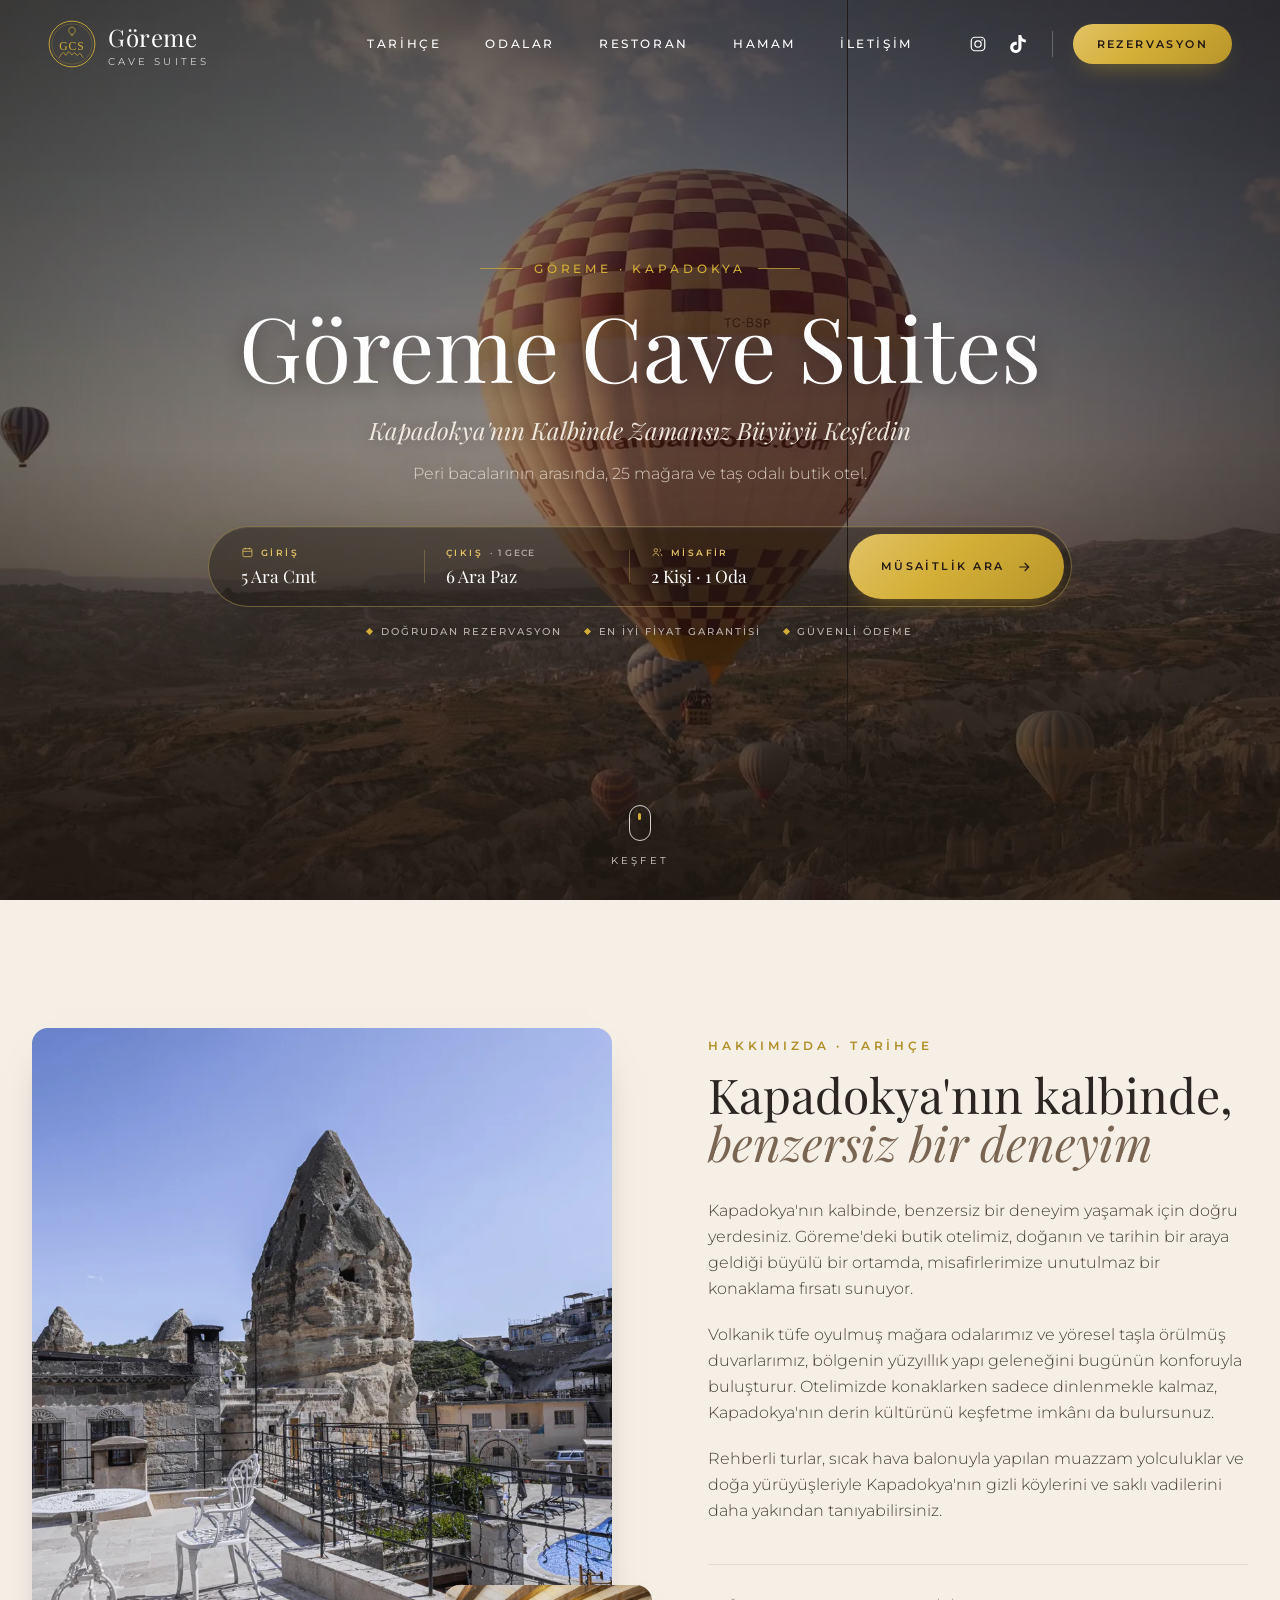
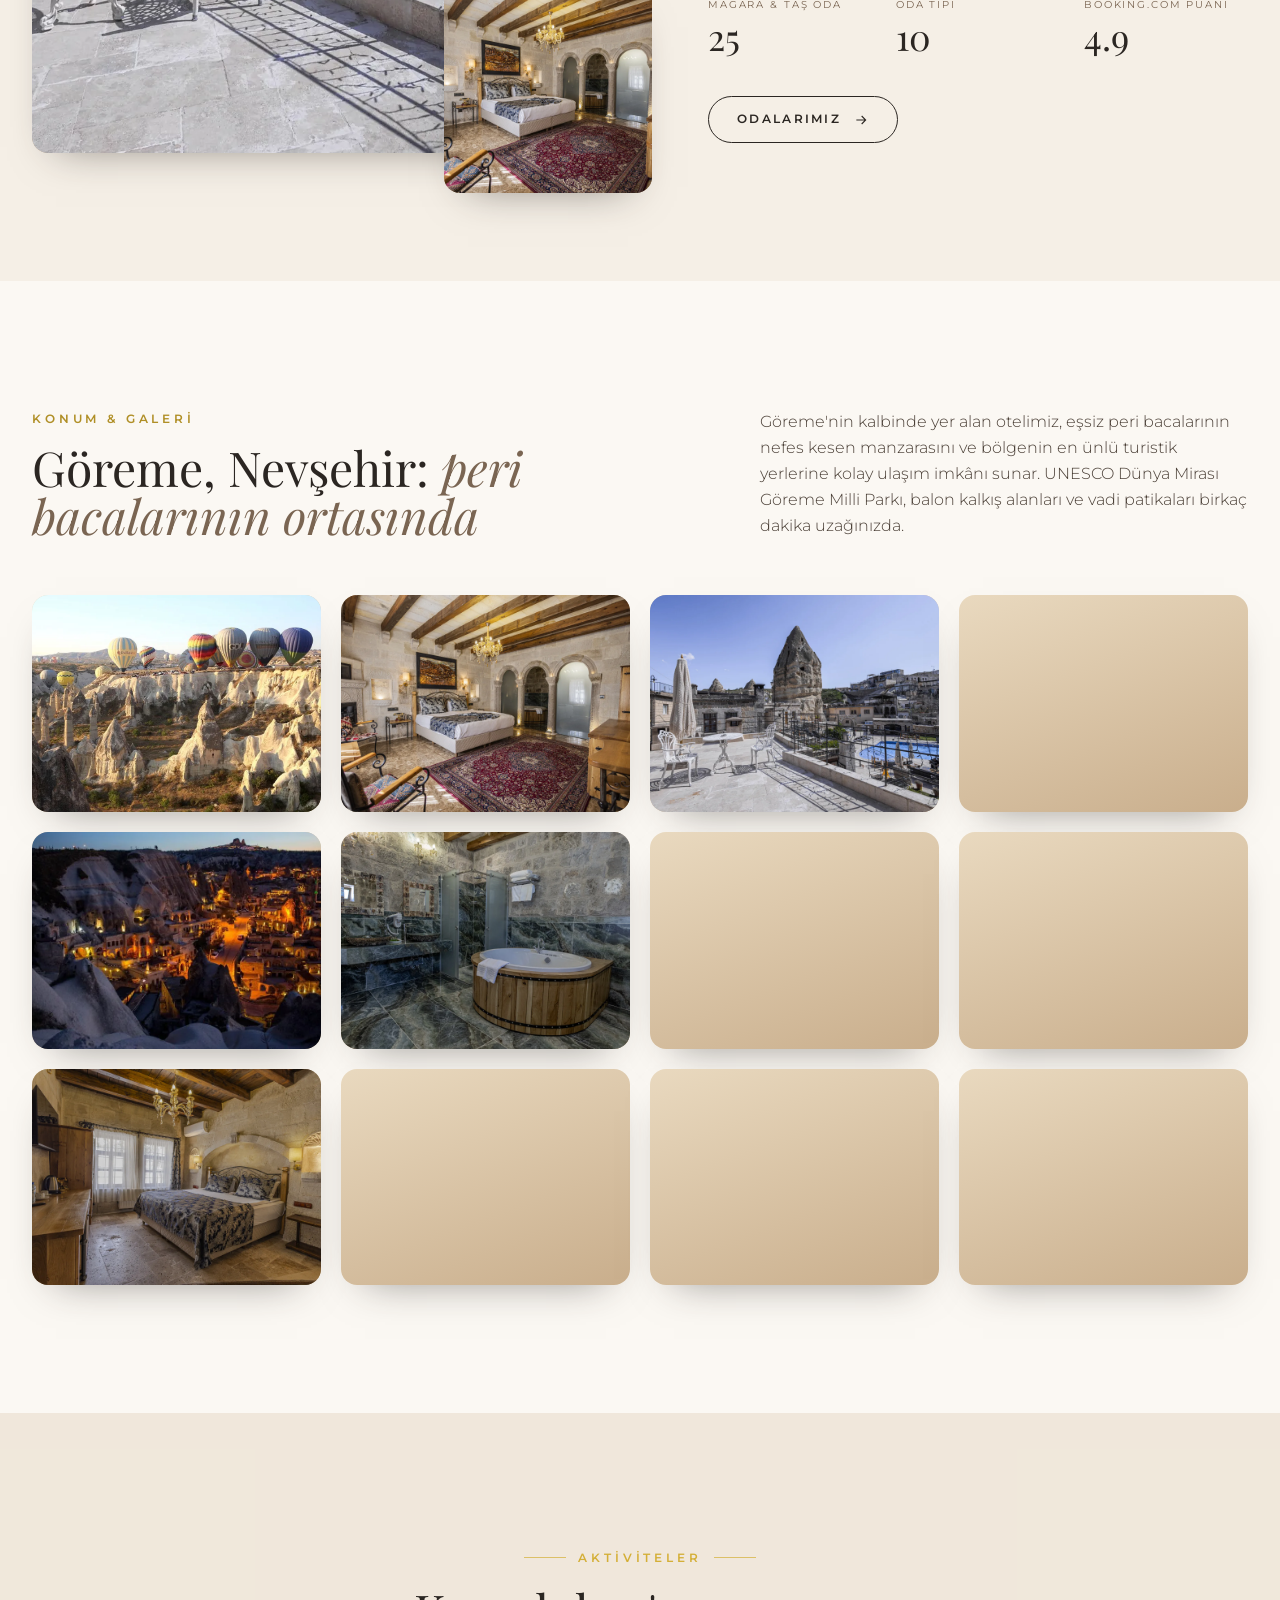
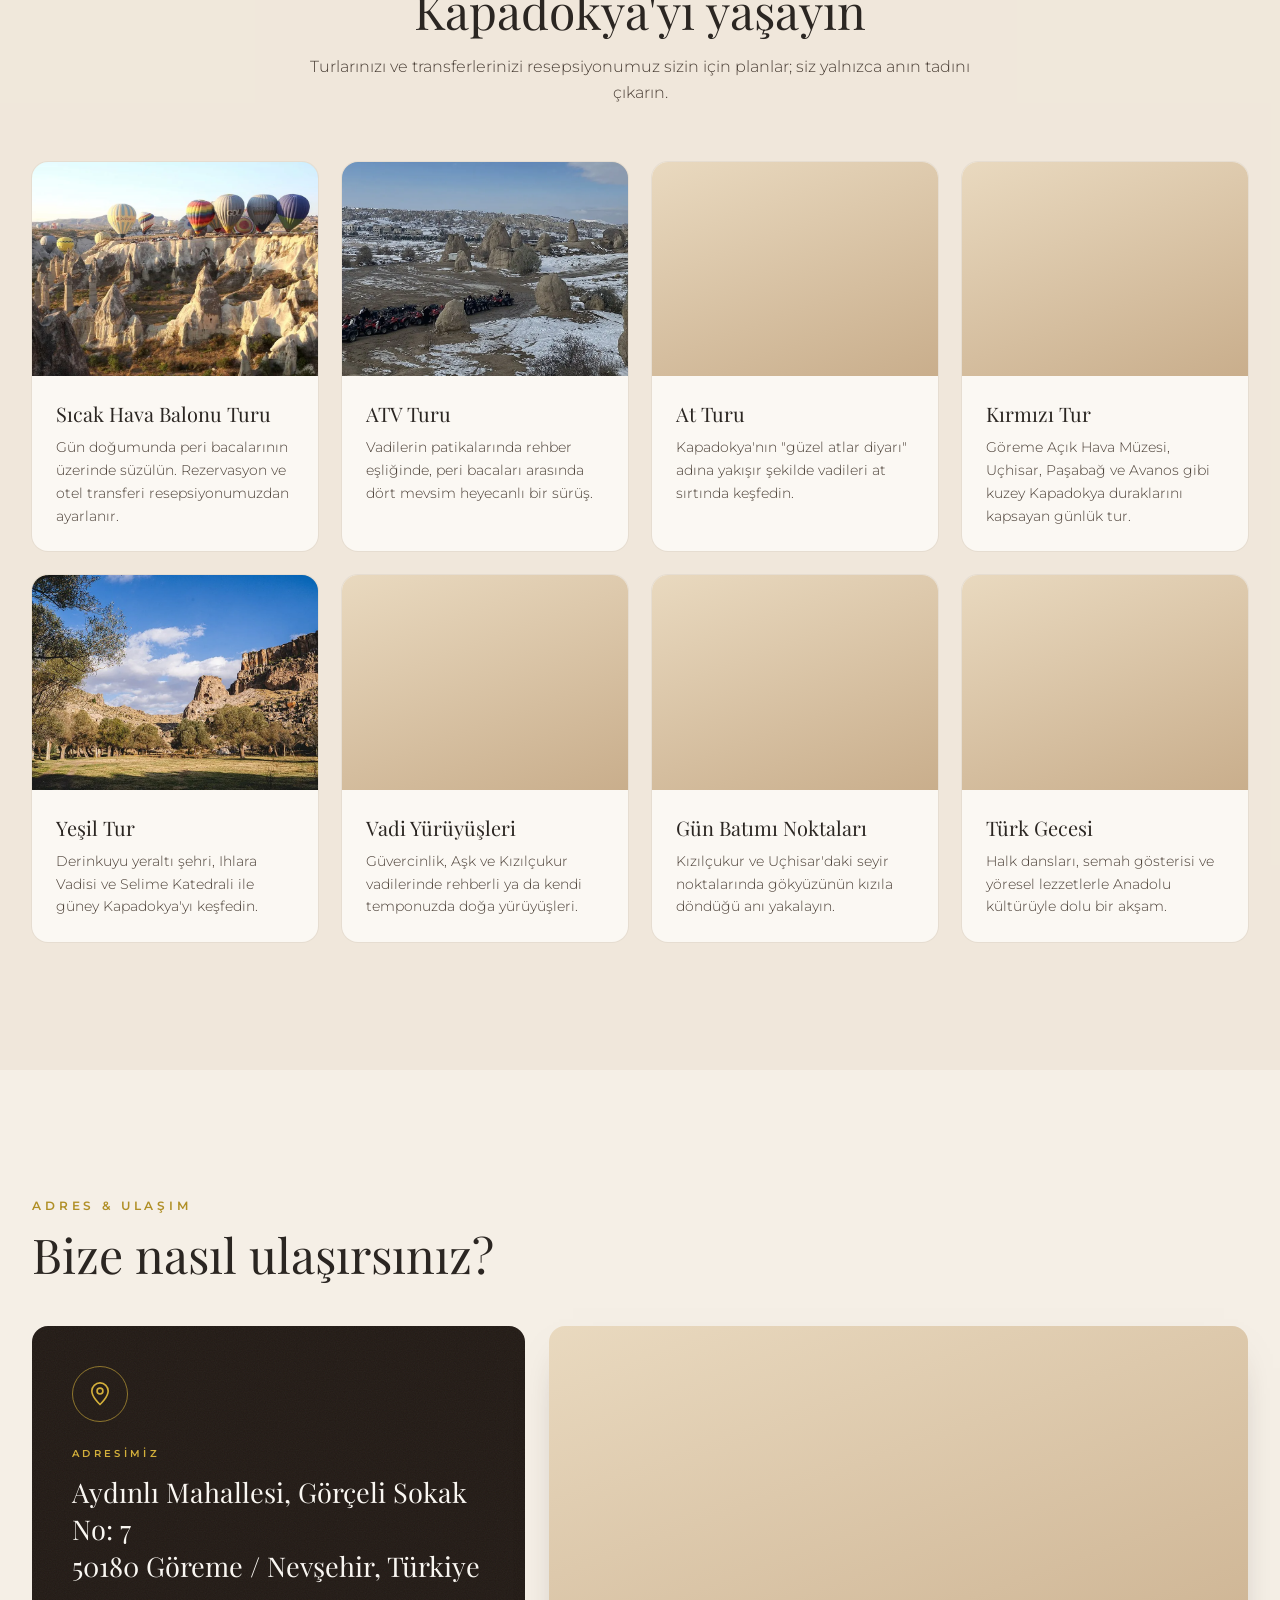
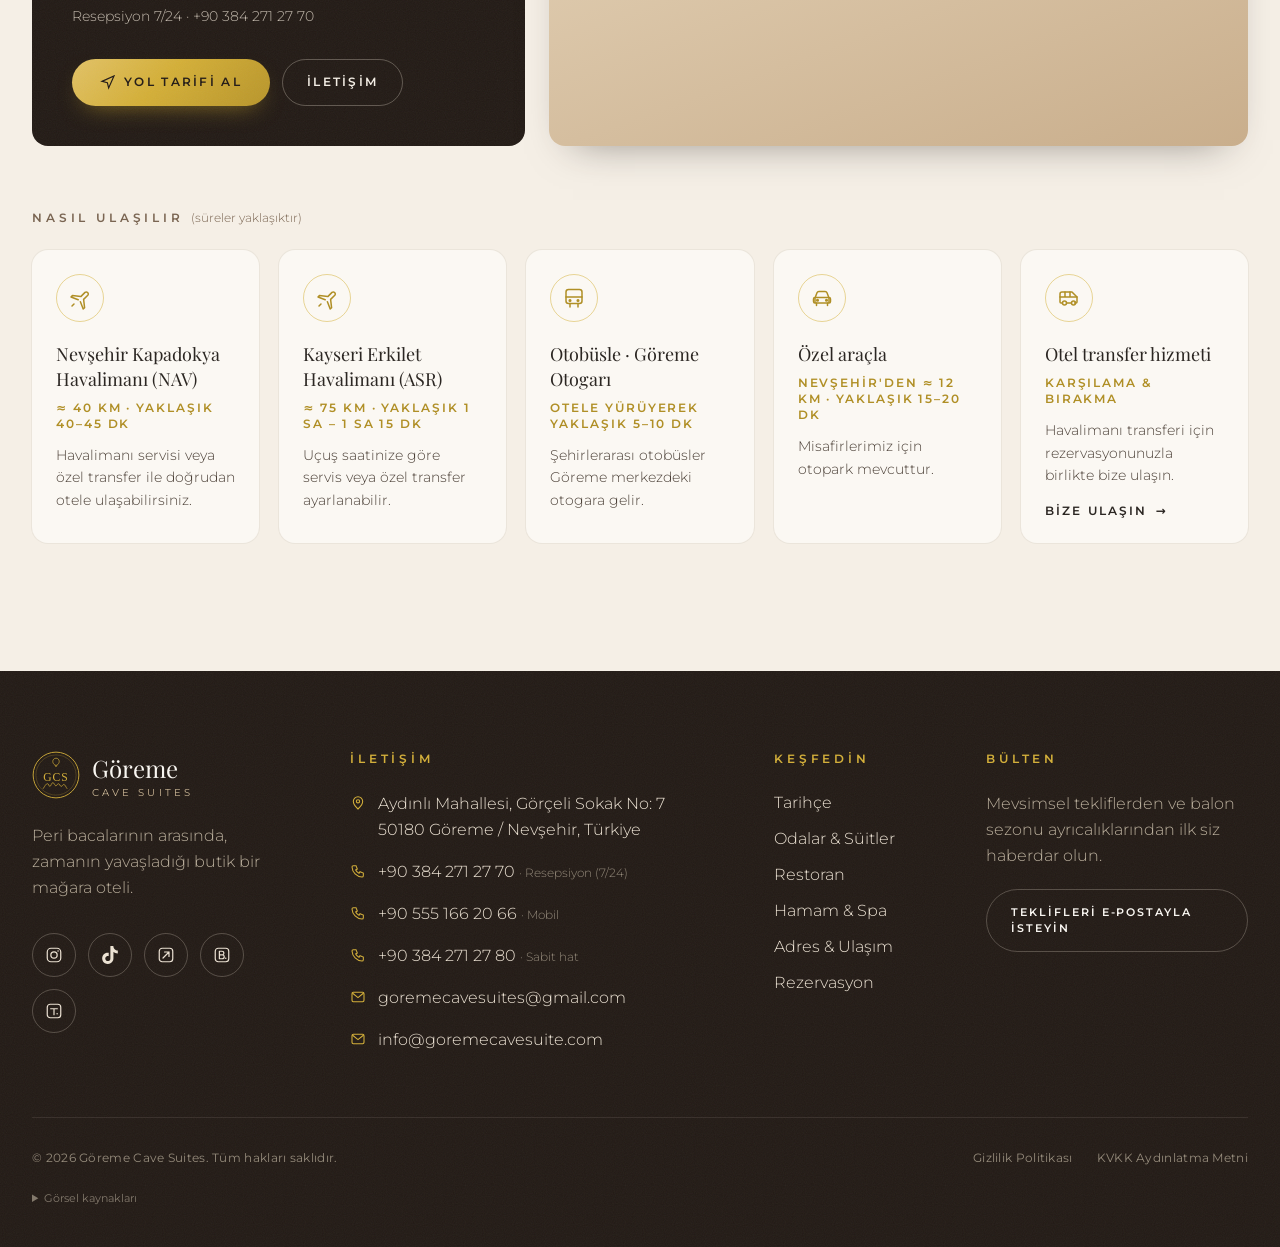
==== commit 1571fda4: "Ust menu: logo, sayfalar ve rezervasyon ayri bolgelerde; Instagram ve TikTok ikonlari ayiracla ayril" ====
--- a/index.html
+++ b/index.html
@@ -1,4 +1,4 @@
-<!DOCTYPE html>
+﻿<!DOCTYPE html>
 <html lang="tr">
 <head>
   <meta charset="UTF-8" />
@@ -587,7 +587,7 @@
        Yeni Tailwind sınıfı eklenirse css/site.css yeniden derlenmelidir (KURULUM.md). -->
   <link rel="preload" href="fonts/montserrat-normal-latin-1.woff2" as="font" type="font/woff2" crossorigin />
   <link rel="preload" href="fonts/playfair-display-normal-latin-5.woff2" as="font" type="font/woff2" crossorigin />
-  <link rel="stylesheet" href="css/site.css?v=6" />
+  <link rel="stylesheet" href="css/site.css?v=7" />
 
   <style>
 /* =====================================================================
@@ -636,6 +636,7 @@
 .social-icon:hover { color: #D4AF37; transform: translateY(-2px); }
 .site-header.is-solid .social-icon:hover { color: #B08F26; }
 .social-icon svg { width: 18px; height: 18px; }
+.header-sep { width: 1px; height: 1.6rem; margin: 0 1.25rem 0 1rem; background: currentColor; opacity: .25; }
 
 /* Hamburger */
 .burger span { display: block; height: 1.5px; width: 26px; background: currentColor; transition: transform .45s cubic-bezier(.7, 0, .3, 1), opacity .3s ease; transform-origin: center; }
@@ -887,9 +888,9 @@
       svg: '<svg viewBox="0 0 24 24" fill="none" stroke="currentColor" stroke-width="1.6" stroke-linecap="round" aria-hidden="true"><rect x="3" y="3" width="18" height="18" rx="4"/><path d="M7.5 9h9M12 9v8"/><circle cx="16.2" cy="15.8" r="1" fill="currentColor" stroke="none"/></svg>' }
   ];
 
-  function socialLinks(cls) {
+  function socialLinks(cls, keys) {
     var links = C.SOCIAL_LINKS || {};
-    return SOCIAL.map(function (s) {
+    return SOCIAL.filter(function (s) { return !keys || keys.indexOf(s.key) !== -1; }).map(function (s) {
       var url = links[s.key] || '#';
       var placeholder = !url || url === '#';
       return '<a href="' + esc(url) + '" target="_blank" rel="noopener" class="' + cls + '"' +
@@ -964,14 +965,18 @@
     write(
       '<a href="#main" class="sr-only focus:not-sr-only focus:fixed focus:top-3 focus:left-3 focus:z-[100] focus:bg-gold focus:text-ink focus:px-4 focus:py-2 focus:rounded">İçeriğe geç</a>' +
       '<header id="siteHeader" class="site-header fixed inset-x-0 top-0 z-50">' +
-        '<div class="header-inner mx-auto max-w-7xl px-5 sm:px-8 py-5 flex items-center gap-6">' +
-          '<a href="#anasayfa" class="flex items-center gap-3 shrink-0" aria-label="Göreme Cave Suites ana sayfa">' + logoHtml() + '</a>' +
-          '<nav aria-label="Ana menü" class="hidden lg:block lg:ml-6 xl:ml-10">' +
-            '<ul class="flex items-center gap-7 xl:gap-9 text-[0.76rem] uppercase tracking-[0.2em]">' + desktopNav + '</ul>' +
+        /* Üç bölge: logo solda, menü tam ortada, sosyal medya + rezervasyon sağda.
+           OTA ikonları (Booking/Expedia/Trip) header'da yok: doğrudan rezervasyonu öne çıkarmak için
+           yalnızca footer'da ve mobil menüde. */
+        '<div class="header-inner mx-auto max-w-[88rem] px-5 sm:px-8 xl:px-12 py-5 flex items-center justify-between lg:grid lg:grid-cols-[1fr_auto_1fr] lg:gap-8">' +
+          '<a href="#anasayfa" class="flex items-center gap-3 shrink-0 justify-self-start" aria-label="Göreme Cave Suites ana sayfa">' + logoHtml() + '</a>' +
+          '<nav aria-label="Ana menü" class="hidden lg:block justify-self-center">' +
+            '<ul class="flex items-center gap-8 xl:gap-11 text-[0.74rem] font-medium uppercase tracking-[0.22em]">' + desktopNav + '</ul>' +
           '</nav>' +
-          '<div class="ml-auto flex items-center gap-2 xl:gap-4">' +
-            '<div class="hidden lg:flex items-center gap-0.5" role="group" aria-label="Sosyal medya ve rezervasyon platformları">' + socialLinks('social-icon') + '</div>' +
-            '<a href="' + esc(C.BOOKING_URL || '#iletisim') + '" target="_blank" rel="noopener" class="btn-gold hidden xl:inline-flex items-center rounded-full px-6 py-3 text-[0.7rem] font-semibold uppercase tracking-[0.2em]">Rezervasyon</a>' +
+          '<div class="flex items-center justify-self-end">' +
+            '<div class="hidden xl:flex items-center gap-1" role="group" aria-label="Sosyal medya">' + socialLinks('social-icon', ['instagram', 'tiktok']) + '</div>' +
+            '<span class="header-sep hidden xl:block" aria-hidden="true"></span>' +
+            '<a href="' + esc(C.BOOKING_URL || '#iletisim') + '" target="_blank" rel="noopener" class="btn-gold hidden lg:inline-flex items-center gap-2 rounded-full px-6 py-3 text-[0.68rem] font-semibold uppercase tracking-[0.22em] whitespace-nowrap">Rezervasyon</a>' +
             '<button id="burger" class="burger lg:hidden p-2 -mr-2" type="button" aria-label="Menüyü aç" aria-expanded="false" aria-controls="mobileMenu"><span></span><span></span><span></span></button>' +
           '</div>' +
         '</div>' +
--- a/css/site.css
+++ b/css/site.css
@@ -1,3 +1,3 @@
 ﻿@font-face{font-family:Montserrat;font-style:normal;font-weight:300;font-display:swap;src:url(../fonts/montserrat-normal-latin-ext-0.woff2) format("woff2");unicode-range:u+0100-02ba,u+02bd-02c5,u+02c7-02cc,u+02ce-02d7,u+02dd-02ff,u+0304,u+0308,u+0329,u+1d00-1dbf,u+1e00-1e9f,u+1ef2-1eff,u+2020,u+20a0-20ab,u+20ad-20c4,u+2113,u+2c60-2c7f,u+a720-a7ff}@font-face{font-family:Montserrat;font-style:normal;font-weight:300;font-display:swap;src:url(../fonts/montserrat-normal-latin-1.woff2) format("woff2");unicode-range:u+00??,u+0131,u+0152-0153,u+02bb-02bc,u+02c6,u+02da,u+02dc,u+0304,u+0308,u+0329,u+2000-206f,u+20ac,u+2122,u+2191,u+2193,u+2212,u+2215,u+feff,u+fffd}@font-face{font-family:Montserrat;font-style:normal;font-weight:400;font-display:swap;src:url(../fonts/montserrat-normal-latin-ext-0.woff2) format("woff2");unicode-range:u+0100-02ba,u+02bd-02c5,u+02c7-02cc,u+02ce-02d7,u+02dd-02ff,u+0304,u+0308,u+0329,u+1d00-1dbf,u+1e00-1e9f,u+1ef2-1eff,u+2020,u+20a0-20ab,u+20ad-20c4,u+2113,u+2c60-2c7f,u+a720-a7ff}@font-face{font-family:Montserrat;font-style:normal;font-weight:400;font-display:swap;src:url(../fonts/montserrat-normal-latin-1.woff2) format("woff2");unicode-range:u+00??,u+0131,u+0152-0153,u+02bb-02bc,u+02c6,u+02da,u+02dc,u+0304,u+0308,u+0329,u+2000-206f,u+20ac,u+2122,u+2191,u+2193,u+2212,u+2215,u+feff,u+fffd}@font-face{font-family:Montserrat;font-style:normal;font-weight:500;font-display:swap;src:url(../fonts/montserrat-normal-latin-ext-0.woff2) format("woff2");unicode-range:u+0100-02ba,u+02bd-02c5,u+02c7-02cc,u+02ce-02d7,u+02dd-02ff,u+0304,u+0308,u+0329,u+1d00-1dbf,u+1e00-1e9f,u+1ef2-1eff,u+2020,u+20a0-20ab,u+20ad-20c4,u+2113,u+2c60-2c7f,u+a720-a7ff}@font-face{font-family:Montserrat;font-style:normal;font-weight:500;font-display:swap;src:url(../fonts/montserrat-normal-latin-1.woff2) format("woff2");unicode-range:u+00??,u+0131,u+0152-0153,u+02bb-02bc,u+02c6,u+02da,u+02dc,u+0304,u+0308,u+0329,u+2000-206f,u+20ac,u+2122,u+2191,u+2193,u+2212,u+2215,u+feff,u+fffd}@font-face{font-family:Montserrat;font-style:normal;font-weight:600;font-display:swap;src:url(../fonts/montserrat-normal-latin-ext-0.woff2) format("woff2");unicode-range:u+0100-02ba,u+02bd-02c5,u+02c7-02cc,u+02ce-02d7,u+02dd-02ff,u+0304,u+0308,u+0329,u+1d00-1dbf,u+1e00-1e9f,u+1ef2-1eff,u+2020,u+20a0-20ab,u+20ad-20c4,u+2113,u+2c60-2c7f,u+a720-a7ff}@font-face{font-family:Montserrat;font-style:normal;font-weight:600;font-display:swap;src:url(../fonts/montserrat-normal-latin-1.woff2) format("woff2");unicode-range:u+00??,u+0131,u+0152-0153,u+02bb-02bc,u+02c6,u+02da,u+02dc,u+0304,u+0308,u+0329,u+2000-206f,u+20ac,u+2122,u+2191,u+2193,u+2212,u+2215,u+feff,u+fffd}@font-face{font-family:Playfair Display;font-style:italic;font-weight:400;font-display:swap;src:url(../fonts/playfair-display-italic-latin-ext-2.woff2) format("woff2");unicode-range:u+0100-02ba,u+02bd-02c5,u+02c7-02cc,u+02ce-02d7,u+02dd-02ff,u+0304,u+0308,u+0329,u+1d00-1dbf,u+1e00-1e9f,u+1ef2-1eff,u+2020,u+20a0-20ab,u+20ad-20c4,u+2113,u+2c60-2c7f,u+a720-a7ff}@font-face{font-family:Playfair Display;font-style:italic;font-weight:400;font-display:swap;src:url(../fonts/playfair-display-italic-latin-3.woff2) format("woff2");unicode-range:u+00??,u+0131,u+0152-0153,u+02bb-02bc,u+02c6,u+02da,u+02dc,u+0304,u+0308,u+0329,u+2000-206f,u+20ac,u+2122,u+2191,u+2193,u+2212,u+2215,u+feff,u+fffd}@font-face{font-family:Playfair Display;font-style:italic;font-weight:500;font-display:swap;src:url(../fonts/playfair-display-italic-latin-ext-2.woff2) format("woff2");unicode-range:u+0100-02ba,u+02bd-02c5,u+02c7-02cc,u+02ce-02d7,u+02dd-02ff,u+0304,u+0308,u+0329,u+1d00-1dbf,u+1e00-1e9f,u+1ef2-1eff,u+2020,u+20a0-20ab,u+20ad-20c4,u+2113,u+2c60-2c7f,u+a720-a7ff}@font-face{font-family:Playfair Display;font-style:italic;font-weight:500;font-display:swap;src:url(../fonts/playfair-display-italic-latin-3.woff2) format("woff2");unicode-range:u+00??,u+0131,u+0152-0153,u+02bb-02bc,u+02c6,u+02da,u+02dc,u+0304,u+0308,u+0329,u+2000-206f,u+20ac,u+2122,u+2191,u+2193,u+2212,u+2215,u+feff,u+fffd}@font-face{font-family:Playfair Display;font-style:normal;font-weight:400;font-display:swap;src:url(../fonts/playfair-display-normal-latin-ext-4.woff2) format("woff2");unicode-range:u+0100-02ba,u+02bd-02c5,u+02c7-02cc,u+02ce-02d7,u+02dd-02ff,u+0304,u+0308,u+0329,u+1d00-1dbf,u+1e00-1e9f,u+1ef2-1eff,u+2020,u+20a0-20ab,u+20ad-20c4,u+2113,u+2c60-2c7f,u+a720-a7ff}@font-face{font-family:Playfair Display;font-style:normal;font-weight:400;font-display:swap;src:url(../fonts/playfair-display-normal-latin-5.woff2) format("woff2");unicode-range:u+00??,u+0131,u+0152-0153,u+02bb-02bc,u+02c6,u+02da,u+02dc,u+0304,u+0308,u+0329,u+2000-206f,u+20ac,u+2122,u+2191,u+2193,u+2212,u+2215,u+feff,u+fffd}@font-face{font-family:Playfair Display;font-style:normal;font-weight:500;font-display:swap;src:url(../fonts/playfair-display-normal-latin-ext-4.woff2) format("woff2");unicode-range:u+0100-02ba,u+02bd-02c5,u+02c7-02cc,u+02ce-02d7,u+02dd-02ff,u+0304,u+0308,u+0329,u+1d00-1dbf,u+1e00-1e9f,u+1ef2-1eff,u+2020,u+20a0-20ab,u+20ad-20c4,u+2113,u+2c60-2c7f,u+a720-a7ff}@font-face{font-family:Playfair Display;font-style:normal;font-weight:500;font-display:swap;src:url(../fonts/playfair-display-normal-latin-5.woff2) format("woff2");unicode-range:u+00??,u+0131,u+0152-0153,u+02bb-02bc,u+02c6,u+02da,u+02dc,u+0304,u+0308,u+0329,u+2000-206f,u+20ac,u+2122,u+2191,u+2193,u+2212,u+2215,u+feff,u+fffd}@font-face{font-family:Playfair Display;font-style:normal;font-weight:600;font-display:swap;src:url(../fonts/playfair-display-normal-latin-ext-4.woff2) format("woff2");unicode-range:u+0100-02ba,u+02bd-02c5,u+02c7-02cc,u+02ce-02d7,u+02dd-02ff,u+0304,u+0308,u+0329,u+1d00-1dbf,u+1e00-1e9f,u+1ef2-1eff,u+2020,u+20a0-20ab,u+20ad-20c4,u+2113,u+2c60-2c7f,u+a720-a7ff}@font-face{font-family:Playfair Display;font-style:normal;font-weight:600;font-display:swap;src:url(../fonts/playfair-display-normal-latin-5.woff2) format("woff2");unicode-range:u+00??,u+0131,u+0152-0153,u+02bb-02bc,u+02c6,u+02da,u+02dc,u+0304,u+0308,u+0329,u+2000-206f,u+20ac,u+2122,u+2191,u+2193,u+2212,u+2215,u+feff,u+fffd}*,:after,:before{--tw-border-spacing-x:0;--tw-border-spacing-y:0;--tw-translate-x:0;--tw-translate-y:0;--tw-rotate:0;--tw-skew-x:0;--tw-skew-y:0;--tw-scale-x:1;--tw-scale-y:1;--tw-pan-x: ;--tw-pan-y: ;--tw-pinch-zoom: ;--tw-scroll-snap-strictness:proximity;--tw-gradient-from-position: ;--tw-gradient-via-position: ;--tw-gradient-to-position: ;--tw-ordinal: ;--tw-slashed-zero: ;--tw-numeric-figure: ;--tw-numeric-spacing: ;--tw-numeric-fraction: ;--tw-ring-inset: ;--tw-ring-offset-width:0px;--tw-ring-offset-color:#fff;--tw-ring-color:rgba(59,130,246,.5);--tw-ring-offset-shadow:0 0 #0000;--tw-ring-shadow:0 0 #0000;--tw-shadow:0 0 #0000;--tw-shadow-colored:0 0 #0000;--tw-blur: ;--tw-brightness: ;--tw-contrast: ;--tw-grayscale: ;--tw-hue-rotate: ;--tw-invert: ;--tw-saturate: ;--tw-sepia: ;--tw-drop-shadow: ;--tw-backdrop-blur: ;--tw-backdrop-brightness: ;--tw-backdrop-contrast: ;--tw-backdrop-grayscale: ;--tw-backdrop-hue-rotate: ;--tw-backdrop-invert: ;--tw-backdrop-opacity: ;--tw-backdrop-saturate: ;--tw-backdrop-sepia: ;--tw-contain-size: ;--tw-contain-layout: ;--tw-contain-paint: ;--tw-contain-style: }::backdrop{--tw-border-spacing-x:0;--tw-border-spacing-y:0;--tw-translate-x:0;--tw-translate-y:0;--tw-rotate:0;--tw-skew-x:0;--tw-skew-y:0;--tw-scale-x:1;--tw-scale-y:1;--tw-pan-x: ;--tw-pan-y: ;--tw-pinch-zoom: ;--tw-scroll-snap-strictness:proximity;--tw-gradient-from-position: ;--tw-gradient-via-position: ;--tw-gradient-to-position: ;--tw-ordinal: ;--tw-slashed-zero: ;--tw-numeric-figure: ;--tw-numeric-spacing: ;--tw-numeric-fraction: ;--tw-ring-inset: ;--tw-ring-offset-width:0px;--tw-ring-offset-color:#fff;--tw-ring-color:rgba(59,130,246,.5);--tw-ring-offset-shadow:0 0 #0000;--tw-ring-shadow:0 0 #0000;--tw-shadow:0 0 #0000;--tw-shadow-colored:0 0 #0000;--tw-blur: ;--tw-brightness: ;--tw-contrast: ;--tw-grayscale: ;--tw-hue-rotate: ;--tw-invert: ;--tw-saturate: ;--tw-sepia: ;--tw-drop-shadow: ;--tw-backdrop-blur: ;--tw-backdrop-brightness: ;--tw-backdrop-contrast: ;--tw-backdrop-grayscale: ;--tw-backdrop-hue-rotate: ;--tw-backdrop-invert: ;--tw-backdrop-opacity: ;--tw-backdrop-saturate: ;--tw-backdrop-sepia: ;--tw-contain-size: ;--tw-contain-layout: ;--tw-contain-paint: ;--tw-contain-style: }
 
-/*! tailwindcss v3.4.17 | MIT License | https://tailwindcss.com*/*,:after,:before{box-sizing:border-box;border:0 solid #e5e7eb}:after,:before{--tw-content:""}:host,html{line-height:1.5;-webkit-text-size-adjust:100%;-moz-tab-size:4;-o-tab-size:4;tab-size:4;font-family:Montserrat,system-ui,sans-serif;font-feature-settings:normal;font-variation-settings:normal;-webkit-tap-highlight-color:transparent}body{margin:0;line-height:inherit}hr{height:0;color:inherit;border-top-width:1px}abbr:where([title]){-webkit-text-decoration:underline dotted;text-decoration:underline dotted}h1,h2,h3,h4,h5,h6{font-size:inherit;font-weight:inherit}a{color:inherit;text-decoration:inherit}b,strong{font-weight:bolder}code,kbd,pre,samp{font-family:ui-monospace,SFMono-Regular,Menlo,Monaco,Consolas,Liberation Mono,Courier New,monospace;font-feature-settings:normal;font-variation-settings:normal;font-size:1em}small{font-size:80%}sub,sup{font-size:75%;line-height:0;position:relative;vertical-align:baseline}sub{bottom:-.25em}sup{top:-.5em}table{text-indent:0;border-color:inherit;border-collapse:collapse}button,input,optgroup,select,textarea{font-family:inherit;font-feature-settings:inherit;font-variation-settings:inherit;font-size:100%;font-weight:inherit;line-height:inherit;letter-spacing:inherit;color:inherit;margin:0;padding:0}button,select{text-transform:none}button,input:where([type=button]),input:where([type=reset]),input:where([type=submit]){-webkit-appearance:button;background-color:transparent;background-image:none}:-moz-focusring{outline:auto}:-moz-ui-invalid{box-shadow:none}progress{vertical-align:baseline}::-webkit-inner-spin-button,::-webkit-outer-spin-button{height:auto}[type=search]{-webkit-appearance:textfield;outline-offset:-2px}::-webkit-search-decoration{-webkit-appearance:none}::-webkit-file-upload-button{-webkit-appearance:button;font:inherit}summary{display:list-item}blockquote,dd,dl,figure,h1,h2,h3,h4,h5,h6,hr,p,pre{margin:0}fieldset{margin:0}fieldset,legend{padding:0}menu,ol,ul{list-style:none;margin:0;padding:0}dialog{padding:0}textarea{resize:vertical}input::-moz-placeholder,textarea::-moz-placeholder{opacity:1;color:#9ca3af}input::placeholder,textarea::placeholder{opacity:1;color:#9ca3af}[role=button],button{cursor:pointer}:disabled{cursor:default}audio,canvas,embed,iframe,img,object,svg,video{display:block;vertical-align:middle}img,video{max-width:100%;height:auto}[hidden]:where(:not([hidden=until-found])){display:none}.container{width:100%}@media (min-width:640px){.container{max-width:640px}}@media (min-width:768px){.container{max-width:768px}}@media (min-width:1024px){.container{max-width:1024px}}@media (min-width:1280px){.container{max-width:1280px}}@media (min-width:1536px){.container{max-width:1536px}}.sr-only{position:absolute;width:1px;height:1px;padding:0;margin:-1px;overflow:hidden;clip:rect(0,0,0,0);white-space:nowrap;border-width:0}.pointer-events-none{pointer-events:none}.pointer-events-auto{pointer-events:auto}.visible{visibility:visible}.fixed{position:fixed}.absolute{position:absolute}.relative{position:relative}.sticky{position:sticky}.inset-0{inset:0}.inset-x-0{left:0;right:0}.-bottom-10{bottom:-2.5rem}.-right-6{right:-1.5rem}.bottom-0{bottom:0}.bottom-4{bottom:1rem}.bottom-7{bottom:1.75rem}.bottom-8{bottom:2rem}.left-2{left:.5rem}.left-3{left:.75rem}.left-4{left:1rem}.right-2{right:.5rem}.right-3{right:.75rem}.right-4{right:1rem}.right-5{right:1.25rem}.right-6{right:1.5rem}.top-0{top:0}.top-1\/2{top:50%}.top-20{top:5rem}.top-4{top:1rem}.top-full{top:100%}.isolate{isolation:isolate}.z-10{z-index:10}.z-30{z-index:30}.z-50{z-index:50}.z-\[60\]{z-index:60}.m-1{margin:.25rem}.mx-auto{margin-left:auto;margin-right:auto}.-mr-1{margin-right:-.25rem}.-mr-2{margin-right:-.5rem}.-mt-1{margin-top:-.25rem}.ml-auto{margin-left:auto}.mt-0\.5{margin-top:.125rem}.mt-1{margin-top:.25rem}.mt-1\.5{margin-top:.375rem}.mt-10{margin-top:2.5rem}.mt-12{margin-top:3rem}.mt-14{margin-top:3.5rem}.mt-16{margin-top:4rem}.mt-2{margin-top:.5rem}.mt-2\.5{margin-top:.625rem}.mt-3{margin-top:.75rem}.mt-4{margin-top:1rem}.mt-5{margin-top:1.25rem}.mt-6{margin-top:1.5rem}.mt-7{margin-top:1.75rem}.mt-8{margin-top:2rem}.mt-9{margin-top:2.25rem}.mt-auto{margin-top:auto}.block{display:block}.flex{display:flex}.inline-flex{display:inline-flex}.grid{display:grid}.hidden{display:none}.aspect-\[1\/1\]{aspect-ratio:1/1}.aspect-\[16\/10\]{aspect-ratio:16/10}.aspect-\[4\/3\]{aspect-ratio:4/3}.aspect-\[4\/5\]{aspect-ratio:4/5}.aspect-square{aspect-ratio:1/1}.h-10{height:2.5rem}.h-11{height:2.75rem}.h-12{height:3rem}.h-14{height:3.5rem}.h-2{height:.5rem}.h-24{height:6rem}.h-3\.5{height:.875rem}.h-4{height:1rem}.h-5{height:1.25rem}.h-6{height:1.5rem}.h-60{height:15rem}.h-7{height:1.75rem}.h-8{height:2rem}.h-9{height:2.25rem}.h-\[100svh\]{height:100svh}.h-\[68svh\]{height:68svh}.h-\[calc\(100svh-100\%\)\]{height:calc(100svh - 100%)}.h-full{height:100%}.h-px{height:1px}.max-h-\[76vh\]{max-height:76vh}.max-h-\[92dvh\]{max-height:92dvh}.max-h-full{max-height:100%}.min-h-0{min-height:0}.min-h-\[1\.25rem\]{min-height:1.25rem}.min-h-\[440px\]{min-height:440px}.min-h-\[600px\]{min-height:600px}.min-h-full{min-height:100%}.w-10{width:2.5rem}.w-11{width:2.75rem}.w-12{width:3rem}.w-14{width:3.5rem}.w-2{width:.5rem}.w-24{width:6rem}.w-3\.5{width:.875rem}.w-4{width:1rem}.w-44{width:11rem}.w-5{width:1.25rem}.w-6{width:1.5rem}.w-7{width:1.75rem}.w-8{width:2rem}.w-9{width:2.25rem}.w-full{width:100%}.w-max{width:-moz-max-content;width:max-content}.min-w-0{min-width:0}.max-w-2xl{max-width:42rem}.max-w-5xl{max-width:64rem}.max-w-7xl{max-width:80rem}.max-w-full{max-width:100%}.max-w-lg{max-width:32rem}.max-w-md{max-width:28rem}.max-w-xl{max-width:36rem}.max-w-xs{max-width:20rem}.flex-1{flex:1 1 0%}.flex-shrink{flex-shrink:1}.shrink-0{flex-shrink:0}.origin-left{transform-origin:left}.-translate-y-1\/2{--tw-translate-y:-50%}.-translate-y-1\/2,.scale-75{transform:translate(var(--tw-translate-x),var(--tw-translate-y)) rotate(var(--tw-rotate)) skewX(var(--tw-skew-x)) skewY(var(--tw-skew-y)) scaleX(var(--tw-scale-x)) scaleY(var(--tw-scale-y))}.scale-75{--tw-scale-x:.75;--tw-scale-y:.75}.transform{transform:translate(var(--tw-translate-x),var(--tw-translate-y)) rotate(var(--tw-rotate)) skewX(var(--tw-skew-x)) skewY(var(--tw-skew-y)) scaleX(var(--tw-scale-x)) scaleY(var(--tw-scale-y))}.cursor-pointer{cursor:pointer}.resize{resize:both}.grid-cols-1{grid-template-columns:repeat(1,minmax(0,1fr))}.grid-cols-2{grid-template-columns:repeat(2,minmax(0,1fr))}.grid-cols-3{grid-template-columns:repeat(3,minmax(0,1fr))}.grid-rows-\[auto_minmax\(0\2c 1fr\)\]{grid-template-rows:auto minmax(0,1fr)}.flex-col{flex-direction:column}.flex-wrap{flex-wrap:wrap}.items-end{align-items:flex-end}.items-center{align-items:center}.items-baseline{align-items:baseline}.items-stretch{align-items:stretch}.justify-end{justify-content:flex-end}.justify-center{justify-content:center}.justify-between{justify-content:space-between}.gap-0\.5{gap:.125rem}.gap-1\.5{gap:.375rem}.gap-10{gap:2.5rem}.gap-12{gap:3rem}.gap-14{gap:3.5rem}.gap-2{gap:.5rem}.gap-2\.5{gap:.625rem}.gap-3{gap:.75rem}.gap-4{gap:1rem}.gap-5{gap:1.25rem}.gap-6{gap:1.5rem}.gap-7{gap:1.75rem}.gap-8{gap:2rem}.gap-x-4{-moz-column-gap:1rem;column-gap:1rem}.gap-x-8{-moz-column-gap:2rem;column-gap:2rem}.gap-y-1\.5{row-gap:.375rem}.gap-y-3{row-gap:.75rem}.gap-y-4{row-gap:1rem}.space-y-1>:not([hidden])~:not([hidden]){--tw-space-y-reverse:0;margin-top:calc(.25rem*(1 - var(--tw-space-y-reverse)));margin-bottom:calc(.25rem*var(--tw-space-y-reverse))}.space-y-3>:not([hidden])~:not([hidden]){--tw-space-y-reverse:0;margin-top:calc(.75rem*(1 - var(--tw-space-y-reverse)));margin-bottom:calc(.75rem*var(--tw-space-y-reverse))}.space-y-4>:not([hidden])~:not([hidden]){--tw-space-y-reverse:0;margin-top:calc(1rem*(1 - var(--tw-space-y-reverse)));margin-bottom:calc(1rem*var(--tw-space-y-reverse))}.space-y-5>:not([hidden])~:not([hidden]){--tw-space-y-reverse:0;margin-top:calc(1.25rem*(1 - var(--tw-space-y-reverse)));margin-bottom:calc(1.25rem*var(--tw-space-y-reverse))}.self-start{align-self:flex-start}.overflow-hidden{overflow:hidden}.overflow-x-auto{overflow-x:auto}.overflow-y-auto{overflow-y:auto}.whitespace-nowrap{white-space:nowrap}.break-words{overflow-wrap:break-word}.break-all{word-break:break-all}.\!rounded-none{border-radius:0!important}.rounded-2xl{border-radius:1rem}.rounded-full{border-radius:9999px}.rounded-xl{border-radius:.75rem}.border{border-width:1px}.border-y{border-top-width:1px}.border-b,.border-y{border-bottom-width:1px}.border-t{border-top-width:1px}.border-gold\/50{border-color:rgba(212,175,55,.5)}.border-gold\/60{border-color:rgba(212,175,55,.6)}.border-ink\/10{border-color:rgba(43,38,34,.1)}.border-ink\/15{border-color:rgba(43,38,34,.15)}.border-ink\/5{border-color:rgba(43,38,34,.05)}.border-sand-200\/10{border-color:hsla(36,41%,88%,.1)}.border-sand-200\/25{border-color:hsla(36,41%,88%,.25)}.border-sand-200\/30{border-color:hsla(36,41%,88%,.3)}.border-sand-200\/40{border-color:hsla(36,41%,88%,.4)}.border-white\/40{border-color:hsla(0,0%,100%,.4)}.border-white\/50{border-color:hsla(0,0%,100%,.5)}.border-white\/60{border-color:hsla(0,0%,100%,.6)}.\!bg-gold{--tw-bg-opacity:1!important;background-color:rgb(212 175 55/var(--tw-bg-opacity,1))!important}.bg-cocoa-900{--tw-bg-opacity:1;background-color:rgb(34 26 21/var(--tw-bg-opacity,1))}.bg-cocoa-900\/0{background-color:rgba(34,26,21,0)}.bg-cocoa-900\/30{background-color:rgba(34,26,21,.3)}.bg-cocoa-900\/95{background-color:rgba(34,26,21,.95)}.bg-gold{--tw-bg-opacity:1;background-color:rgb(212 175 55/var(--tw-bg-opacity,1))}.bg-gold\/10{background-color:rgba(212,175,55,.1)}.bg-gold\/15{background-color:rgba(212,175,55,.15)}.bg-ink\/10{background-color:rgba(43,38,34,.1)}.bg-sand-100{--tw-bg-opacity:1;background-color:rgb(245 239 230/var(--tw-bg-opacity,1))}.bg-sand-200{--tw-bg-opacity:1;background-color:rgb(237 227 212/var(--tw-bg-opacity,1))}.bg-sand-200\/60{background-color:hsla(36,41%,88%,.6)}.bg-sand-50{--tw-bg-opacity:1;background-color:rgb(251 248 243/var(--tw-bg-opacity,1))}.bg-sand-50\/10{background-color:hsla(38,50%,97%,.1)}.bg-sand-50\/60{background-color:hsla(38,50%,97%,.6)}.bg-sand-50\/90{background-color:hsla(38,50%,97%,.9)}.bg-transparent{background-color:transparent}.bg-white{--tw-bg-opacity:1;background-color:rgb(255 255 255/var(--tw-bg-opacity,1))}.bg-white\/10{background-color:hsla(0,0%,100%,.1)}.bg-gradient-to-b{background-image:linear-gradient(to bottom,var(--tw-gradient-stops))}.bg-gradient-to-t{background-image:linear-gradient(to top,var(--tw-gradient-stops))}.from-cocoa-900\/60{--tw-gradient-from:rgba(34,26,21,.6) var(--tw-gradient-from-position);--tw-gradient-to:rgba(34,26,21,0) var(--tw-gradient-to-position);--tw-gradient-stops:var(--tw-gradient-from),var(--tw-gradient-to)}.from-cocoa-900\/90{--tw-gradient-from:rgba(34,26,21,.9) var(--tw-gradient-from-position);--tw-gradient-to:rgba(34,26,21,0) var(--tw-gradient-to-position);--tw-gradient-stops:var(--tw-gradient-from),var(--tw-gradient-to)}.via-cocoa-900\/10{--tw-gradient-to:rgba(34,26,21,0) var(--tw-gradient-to-position);--tw-gradient-stops:var(--tw-gradient-from),rgba(34,26,21,.1) var(--tw-gradient-via-position),var(--tw-gradient-to)}.via-cocoa-900\/20{--tw-gradient-to:rgba(34,26,21,0) var(--tw-gradient-to-position);--tw-gradient-stops:var(--tw-gradient-from),rgba(34,26,21,.2) var(--tw-gradient-via-position),var(--tw-gradient-to)}.via-cocoa-900\/25{--tw-gradient-to:rgba(34,26,21,0) var(--tw-gradient-to-position);--tw-gradient-stops:var(--tw-gradient-from),rgba(34,26,21,.25) var(--tw-gradient-via-position),var(--tw-gradient-to)}.via-cocoa-900\/35{--tw-gradient-to:rgba(34,26,21,0) var(--tw-gradient-to-position);--tw-gradient-stops:var(--tw-gradient-from),rgba(34,26,21,.35) var(--tw-gradient-via-position),var(--tw-gradient-to)}.to-cocoa-900\/45{--tw-gradient-to:rgba(34,26,21,.45) var(--tw-gradient-to-position)}.to-cocoa-900\/70{--tw-gradient-to:rgba(34,26,21,.7) var(--tw-gradient-to-position)}.to-cocoa-900\/75{--tw-gradient-to:rgba(34,26,21,.75) var(--tw-gradient-to-position)}.to-transparent{--tw-gradient-to:transparent var(--tw-gradient-to-position)}.object-contain{-o-object-fit:contain;object-fit:contain}.object-cover{-o-object-fit:cover;object-fit:cover}.p-2{padding:.5rem}.p-2\.5{padding:.625rem}.p-4{padding:1rem}.p-5{padding:1.25rem}.p-6{padding:1.5rem}.p-7{padding:1.75rem}.p-8{padding:2rem}.px-3{padding-left:.75rem;padding-right:.75rem}.px-4{padding-left:1rem;padding-right:1rem}.px-5{padding-left:1.25rem;padding-right:1.25rem}.px-6{padding-left:1.5rem;padding-right:1.5rem}.px-7{padding-left:1.75rem;padding-right:1.75rem}.px-8{padding-left:2rem;padding-right:2rem}.py-1\.5{padding-top:.375rem;padding-bottom:.375rem}.py-10{padding-top:2.5rem;padding-bottom:2.5rem}.py-16{padding-top:4rem;padding-bottom:4rem}.py-20{padding-top:5rem;padding-bottom:5rem}.py-24{padding-top:6rem;padding-bottom:6rem}.py-3{padding-top:.75rem;padding-bottom:.75rem}.py-3\.5{padding-top:.875rem;padding-bottom:.875rem}.py-4{padding-top:1rem;padding-bottom:1rem}.py-5{padding-top:1.25rem;padding-bottom:1.25rem}.pb-10{padding-bottom:2.5rem}.pb-12{padding-bottom:3rem}.pb-16{padding-bottom:4rem}.pb-24{padding-bottom:6rem}.pb-32{padding-bottom:8rem}.pb-7{padding-bottom:1.75rem}.pr-10{padding-right:2.5rem}.pr-12{padding-right:3rem}.pr-6{padding-right:1.5rem}.pr-7{padding-right:1.75rem}.pt-10{padding-top:2.5rem}.pt-20{padding-top:5rem}.pt-24{padding-top:6rem}.pt-6{padding-top:1.5rem}.pt-8{padding-top:2rem}.text-left{text-align:left}.text-center{text-align:center}.text-right{text-align:right}.font-sans{font-family:Montserrat,system-ui,sans-serif}.font-serif{font-family:Playfair Display,Georgia,serif}.text-2xl{font-size:1.5rem;line-height:2rem}.text-3xl{font-size:1.875rem;line-height:2.25rem}.text-4xl{font-size:2.25rem;line-height:2.5rem}.text-5xl{font-size:3rem;line-height:1}.text-\[0\.56rem\]{font-size:.56rem}.text-\[0\.58rem\]{font-size:.58rem}.text-\[0\.62rem\]{font-size:.62rem}.text-\[0\.65rem\]{font-size:.65rem}.text-\[0\.68rem\]{font-size:.68rem}.text-\[0\.6rem\]{font-size:.6rem}.text-\[0\.72rem\]{font-size:.72rem}.text-\[0\.76rem\]{font-size:.76rem}.text-\[0\.7rem\]{font-size:.7rem}.text-\[0\.82rem\]{font-size:.82rem}.text-\[1\.3rem\]{font-size:1.3rem}.text-\[1\.75rem\]{font-size:1.75rem}.text-\[1\.7rem\]{font-size:1.7rem}.text-\[2\.8rem\]{font-size:2.8rem}.text-\[3\.4rem\]{font-size:3.4rem}.text-lg{font-size:1.125rem;line-height:1.75rem}.text-sm{font-size:.875rem;line-height:1.25rem}.text-xl{font-size:1.25rem;line-height:1.75rem}.text-xs{font-size:.75rem;line-height:1rem}.font-light{font-weight:300}.font-medium{font-weight:500}.font-normal{font-weight:400}.font-semibold{font-weight:600}.uppercase{text-transform:uppercase}.normal-case{text-transform:none}.italic{font-style:italic}.not-italic{font-style:normal}.leading-\[1\.02\]{line-height:1.02}.leading-\[1\.05\]{line-height:1.05}.leading-\[1\.08\]{line-height:1.08}.leading-none{line-height:1}.leading-relaxed{line-height:1.625}.leading-snug{line-height:1.375}.leading-tight{line-height:1.25}.tracking-\[0\.16em\]{letter-spacing:.16em}.tracking-\[0\.18em\]{letter-spacing:.18em}.tracking-\[0\.22em\]{letter-spacing:.22em}.tracking-\[0\.28em\]{letter-spacing:.28em}.tracking-\[0\.2em\]{letter-spacing:.2em}.tracking-normal{letter-spacing:0}.tracking-wide{letter-spacing:.025em}.tracking-widest2{letter-spacing:.32em}.text-gold{--tw-text-opacity:1;color:rgb(212 175 55/var(--tw-text-opacity,1))}.text-gold-dark{--tw-text-opacity:1;color:rgb(176 143 38/var(--tw-text-opacity,1))}.text-gold-light{--tw-text-opacity:1;color:rgb(230 201 116/var(--tw-text-opacity,1))}.text-ink{--tw-text-opacity:1;color:rgb(43 38 34/var(--tw-text-opacity,1))}.text-ink-soft{--tw-text-opacity:1;color:rgb(74 63 54/var(--tw-text-opacity,1))}.text-red-300{--tw-text-opacity:1;color:rgb(252 165 165/var(--tw-text-opacity,1))}.text-sand-100{--tw-text-opacity:1;color:rgb(245 239 230/var(--tw-text-opacity,1))}.text-sand-100\/80{color:hsla(36,43%,93%,.8)}.text-sand-100\/85{color:hsla(36,43%,93%,.85)}.text-sand-100\/95{color:hsla(36,43%,93%,.95)}.text-sand-200{--tw-text-opacity:1;color:rgb(237 227 212/var(--tw-text-opacity,1))}.text-sand-200\/60{color:hsla(36,41%,88%,.6)}.text-sand-200\/70{color:hsla(36,41%,88%,.7)}.text-sand-200\/80{color:hsla(36,41%,88%,.8)}.text-sand-200\/85{color:hsla(36,41%,88%,.85)}.text-sand-300\/50{color:hsla(37,37%,81%,.5)}.text-sand-300\/60{color:hsla(37,37%,81%,.6)}.text-sand-300\/80{color:hsla(37,37%,81%,.8)}.text-sand-400{--tw-text-opacity:1;color:rgb(205 184 150/var(--tw-text-opacity,1))}.text-sand-50{--tw-text-opacity:1;color:rgb(251 248 243/var(--tw-text-opacity,1))}.text-sand-50\/95{color:hsla(38,50%,97%,.95)}.text-stone-500{--tw-text-opacity:1;color:rgb(156 134 112/var(--tw-text-opacity,1))}.text-stone-600{--tw-text-opacity:1;color:rgb(122 101 82/var(--tw-text-opacity,1))}.text-stone-700{--tw-text-opacity:1;color:rgb(90 74 60/var(--tw-text-opacity,1))}.text-white{--tw-text-opacity:1;color:rgb(255 255 255/var(--tw-text-opacity,1))}.text-white\/80{color:hsla(0,0%,100%,.8)}.underline{text-decoration-line:underline}.decoration-gold{text-decoration-color:#d4af37}.decoration-sand-300\/30{text-decoration-color:hsla(37,37%,81%,.3)}.underline-offset-4{text-underline-offset:4px}.antialiased{-webkit-font-smoothing:antialiased;-moz-osx-font-smoothing:grayscale}.opacity-0{opacity:0}.\!shadow-none{--tw-shadow:0 0 #0000!important;--tw-shadow-colored:0 0 #0000!important;box-shadow:var(--tw-ring-offset-shadow,0 0 #0000),var(--tw-ring-shadow,0 0 #0000),var(--tw-shadow)!important}.shadow{--tw-shadow:0 1px 3px 0 rgba(0,0,0,.1),0 1px 2px -1px rgba(0,0,0,.1);--tw-shadow-colored:0 1px 3px 0 var(--tw-shadow-color),0 1px 2px -1px var(--tw-shadow-color)}.shadow,.shadow-2xl{box-shadow:var(--tw-ring-offset-shadow,0 0 #0000),var(--tw-ring-shadow,0 0 #0000),var(--tw-shadow)}.shadow-2xl{--tw-shadow:0 25px 50px -12px rgba(0,0,0,.25);--tw-shadow-colored:0 25px 50px -12px var(--tw-shadow-color)}.shadow-\[0_18px_40px_-28px_rgba\(43\2c 38\2c 34\2c \.55\)\]{--tw-shadow:0 18px 40px -28px rgba(43,38,34,.55);--tw-shadow-colored:0 18px 40px -28px var(--tw-shadow-color);box-shadow:var(--tw-ring-offset-shadow,0 0 #0000),var(--tw-ring-shadow,0 0 #0000),var(--tw-shadow)}.outline{outline-style:solid}.ring-1{--tw-ring-offset-shadow:var(--tw-ring-inset) 0 0 0 var(--tw-ring-offset-width) var(--tw-ring-offset-color);--tw-ring-shadow:var(--tw-ring-inset) 0 0 0 calc(1px + var(--tw-ring-offset-width)) var(--tw-ring-color)}.ring-1,.ring-8{box-shadow:var(--tw-ring-offset-shadow),var(--tw-ring-shadow),var(--tw-shadow,0 0 #0000)}.ring-8{--tw-ring-offset-shadow:var(--tw-ring-inset) 0 0 0 var(--tw-ring-offset-width) var(--tw-ring-offset-color);--tw-ring-shadow:var(--tw-ring-inset) 0 0 0 calc(8px + var(--tw-ring-offset-width)) var(--tw-ring-color)}.ring-gold\/30{--tw-ring-color:rgba(212,175,55,.3)}.ring-ink\/5{--tw-ring-color:rgba(43,38,34,.05)}.ring-sand-100{--tw-ring-opacity:1;--tw-ring-color:rgb(245 239 230/var(--tw-ring-opacity,1))}.blur{--tw-blur:blur(8px)}.blur,.drop-shadow{filter:var(--tw-blur) var(--tw-brightness) var(--tw-contrast) var(--tw-grayscale) var(--tw-hue-rotate) var(--tw-invert) var(--tw-saturate) var(--tw-sepia) var(--tw-drop-shadow)}.drop-shadow{--tw-drop-shadow:drop-shadow(0 1px 2px rgba(0,0,0,.1)) drop-shadow(0 1px 1px rgba(0,0,0,.06))}.sepia{--tw-sepia:sepia(100%)}.filter,.sepia{filter:var(--tw-blur) var(--tw-brightness) var(--tw-contrast) var(--tw-grayscale) var(--tw-hue-rotate) var(--tw-invert) var(--tw-saturate) var(--tw-sepia) var(--tw-drop-shadow)}.backdrop-blur{--tw-backdrop-blur:blur(8px)}.backdrop-blur,.backdrop-filter{-webkit-backdrop-filter:var(--tw-backdrop-blur) var(--tw-backdrop-brightness) var(--tw-backdrop-contrast) var(--tw-backdrop-grayscale) var(--tw-backdrop-hue-rotate) var(--tw-backdrop-invert) var(--tw-backdrop-opacity) var(--tw-backdrop-saturate) var(--tw-backdrop-sepia);backdrop-filter:var(--tw-backdrop-blur) var(--tw-backdrop-brightness) var(--tw-backdrop-contrast) var(--tw-backdrop-grayscale) var(--tw-backdrop-hue-rotate) var(--tw-backdrop-invert) var(--tw-backdrop-opacity) var(--tw-backdrop-saturate) var(--tw-backdrop-sepia)}.transition{transition-property:color,background-color,border-color,text-decoration-color,fill,stroke,opacity,box-shadow,transform,filter,-webkit-backdrop-filter;transition-property:color,background-color,border-color,text-decoration-color,fill,stroke,opacity,box-shadow,transform,filter,backdrop-filter;transition-property:color,background-color,border-color,text-decoration-color,fill,stroke,opacity,box-shadow,transform,filter,backdrop-filter,-webkit-backdrop-filter;transition-timing-function:cubic-bezier(.4,0,.2,1);transition-duration:.15s}.transition-all{transition-property:all;transition-timing-function:cubic-bezier(.4,0,.2,1);transition-duration:.15s}.transition-colors{transition-property:color,background-color,border-color,text-decoration-color,fill,stroke;transition-timing-function:cubic-bezier(.4,0,.2,1);transition-duration:.15s}.transition-opacity{transition-property:opacity;transition-timing-function:cubic-bezier(.4,0,.2,1);transition-duration:.15s}.duration-1000{transition-duration:1s}.duration-500{transition-duration:.5s}.ease-in-out{transition-timing-function:cubic-bezier(.4,0,.2,1)}.ease-out{transition-timing-function:cubic-bezier(0,0,.2,1)}.placeholder\:text-sand-300\/60::-moz-placeholder{color:hsla(37,37%,81%,.6)}.placeholder\:text-sand-300\/60::placeholder{color:hsla(37,37%,81%,.6)}.before\:mr-3:before{content:var(--tw-content);margin-right:.75rem}.before\:h-5:before{content:var(--tw-content);height:1.25rem}.before\:w-px:before{content:var(--tw-content);width:1px}.before\:bg-ink\/15:before{content:var(--tw-content);background-color:rgba(43,38,34,.15)}.before\:content-\[\'\'\]:before{--tw-content:"";content:var(--tw-content)}.focus-within\:border-gold:focus-within{--tw-border-opacity:1;border-color:rgb(212 175 55/var(--tw-border-opacity,1))}.hover\:-translate-y-0\.5:hover{--tw-translate-y:-0.125rem}.hover\:-translate-y-0\.5:hover,.hover\:rotate-90:hover{transform:translate(var(--tw-translate-x),var(--tw-translate-y)) rotate(var(--tw-rotate)) skewX(var(--tw-skew-x)) skewY(var(--tw-skew-y)) scaleX(var(--tw-scale-x)) scaleY(var(--tw-scale-y))}.hover\:rotate-90:hover{--tw-rotate:90deg}.hover\:border-gold:hover{--tw-border-opacity:1;border-color:rgb(212 175 55/var(--tw-border-opacity,1))}.hover\:bg-gold:hover{--tw-bg-opacity:1;background-color:rgb(212 175 55/var(--tw-bg-opacity,1))}.hover\:bg-white:hover{--tw-bg-opacity:1;background-color:rgb(255 255 255/var(--tw-bg-opacity,1))}.hover\:bg-white\/10:hover{background-color:hsla(0,0%,100%,.1)}.hover\:text-gold:hover{--tw-text-opacity:1;color:rgb(212 175 55/var(--tw-text-opacity,1))}.hover\:text-gold-dark:hover{--tw-text-opacity:1;color:rgb(176 143 38/var(--tw-text-opacity,1))}.hover\:text-gold-light:hover{--tw-text-opacity:1;color:rgb(230 201 116/var(--tw-text-opacity,1))}.hover\:text-ink:hover{--tw-text-opacity:1;color:rgb(43 38 34/var(--tw-text-opacity,1))}.focus\:not-sr-only:focus{position:static;width:auto;height:auto;padding:0;margin:0;overflow:visible;clip:auto;white-space:normal}.focus\:fixed:focus{position:fixed}.focus\:left-3:focus{left:.75rem}.focus\:top-3:focus{top:.75rem}.focus\:z-\[100\]:focus{z-index:100}.focus\:rounded:focus{border-radius:.25rem}.focus\:bg-gold:focus{--tw-bg-opacity:1;background-color:rgb(212 175 55/var(--tw-bg-opacity,1))}.focus\:px-4:focus{padding-left:1rem;padding-right:1rem}.focus\:py-2:focus{padding-top:.5rem;padding-bottom:.5rem}.focus\:text-ink:focus{--tw-text-opacity:1;color:rgb(43 38 34/var(--tw-text-opacity,1))}.focus\:outline-none:focus{outline:2px solid transparent;outline-offset:2px}.disabled\:cursor-default:disabled{cursor:default}.group:hover .group-hover\:scale-100{--tw-scale-x:1;--tw-scale-y:1;transform:translate(var(--tw-translate-x),var(--tw-translate-y)) rotate(var(--tw-rotate)) skewX(var(--tw-skew-x)) skewY(var(--tw-skew-y)) scaleX(var(--tw-scale-x)) scaleY(var(--tw-scale-y))}.group:hover .group-hover\:bg-cocoa-900\/25{background-color:rgba(34,26,21,.25)}.group:hover .group-hover\:opacity-100{opacity:1}@media (min-width:640px){.sm\:left-6{left:1.5rem}.sm\:right-6{right:1.5rem}.sm\:right-8{right:2rem}.sm\:top-24{top:6rem}.sm\:mt-10{margin-top:2.5rem}.sm\:block{display:block}.sm\:aspect-\[16\/10\]{aspect-ratio:16/10}.sm\:aspect-\[5\/4\]{aspect-ratio:5/4}.sm\:h-72{height:18rem}.sm\:grid-cols-2{grid-template-columns:repeat(2,minmax(0,1fr))}.sm\:grid-cols-3{grid-template-columns:repeat(3,minmax(0,1fr))}.sm\:flex-row{flex-direction:row}.sm\:justify-end{justify-content:flex-end}.sm\:gap-5{gap:1.25rem}.sm\:gap-8{gap:2rem}.sm\:p-10{padding:2.5rem}.sm\:p-7{padding:1.75rem}.sm\:p-9{padding:2.25rem}.sm\:px-0{padding-left:0;padding-right:0}.sm\:px-20{padding-left:5rem;padding-right:5rem}.sm\:px-8{padding-left:2rem;padding-right:2rem}.sm\:py-28{padding-top:7rem;padding-bottom:7rem}.sm\:py-32{padding-top:8rem;padding-bottom:8rem}.sm\:pb-14{padding-bottom:3.5rem}.sm\:pb-20{padding-bottom:5rem}.sm\:pb-24{padding-bottom:6rem}.sm\:pb-32{padding-bottom:8rem}.sm\:pr-0{padding-right:0}.sm\:pt-14{padding-top:3.5rem}.sm\:pt-32{padding-top:8rem}.sm\:text-2xl{font-size:1.5rem;line-height:2rem}.sm\:text-3xl{font-size:1.875rem;line-height:2.25rem}.sm\:text-4xl{font-size:2.25rem;line-height:2.5rem}.sm\:text-5xl{font-size:3rem;line-height:1}.sm\:text-6xl{font-size:3.75rem;line-height:1}.sm\:text-7xl{font-size:4.5rem;line-height:1}.sm\:text-\[1\.45rem\]{font-size:1.45rem}.sm\:text-\[1\.7rem\]{font-size:1.7rem}.sm\:text-base{font-size:1rem;line-height:1.5rem}.sm\:text-xl{font-size:1.25rem;line-height:1.75rem}.sm\:text-xs{font-size:.75rem;line-height:1rem}}@media (min-width:768px){.md\:col-span-2{grid-column:span 2/span 2}.md\:flex{display:flex}.md\:hidden{display:none}.md\:h-\[min\(640px\2c 88dvh\)\]{height:min(640px,88dvh)}.md\:h-full{height:100%}.md\:grid-cols-2{grid-template-columns:repeat(2,minmax(0,1fr))}.md\:grid-cols-3{grid-template-columns:repeat(3,minmax(0,1fr))}.md\:grid-rows-\[minmax\(0\2c 1fr\)\]{grid-template-rows:minmax(0,1fr)}}@media (min-width:1024px){.lg\:-right-10{right:-2.5rem}.lg\:order-2{order:2}.lg\:col-span-2{grid-column:span 2/span 2}.lg\:col-span-3{grid-column:span 3/span 3}.lg\:col-span-4{grid-column:span 4/span 4}.lg\:col-span-5{grid-column:span 5/span 5}.lg\:col-span-6{grid-column:span 6/span 6}.lg\:col-span-7{grid-column:span 7/span 7}.lg\:col-span-8{grid-column:span 8/span 8}.lg\:col-start-8{grid-column-start:8}.lg\:col-start-9{grid-column-start:9}.lg\:ml-6{margin-left:1.5rem}.lg\:block{display:block}.lg\:flex{display:flex}.lg\:hidden{display:none}.lg\:aspect-\[4\/5\]{aspect-ratio:4/5}.lg\:aspect-auto{aspect-ratio:auto}.lg\:min-h-\[420px\]{min-height:420px}.lg\:w-52{width:13rem}.lg\:grid-cols-12{grid-template-columns:repeat(12,minmax(0,1fr))}.lg\:grid-cols-3{grid-template-columns:repeat(3,minmax(0,1fr))}.lg\:grid-cols-4{grid-template-columns:repeat(4,minmax(0,1fr))}.lg\:grid-cols-5{grid-template-columns:repeat(5,minmax(0,1fr))}.lg\:flex-row{flex-direction:row}.lg\:flex-wrap{flex-wrap:wrap}.lg\:items-center{align-items:center}.lg\:justify-between{justify-content:space-between}.lg\:gap-12{gap:3rem}.lg\:gap-8{gap:2rem}.lg\:justify-self-end{justify-self:end}.lg\:pl-10{padding-left:2.5rem}.lg\:pl-8{padding-left:2rem}.lg\:pr-8{padding-right:2rem}.lg\:text-7xl{font-size:4.5rem;line-height:1}.lg\:text-\[3\.6rem\]{font-size:3.6rem}.lg\:text-\[5\.6rem\]{font-size:5.6rem}.lg\:text-\[6\.6rem\]{font-size:6.6rem}.lg\:before\:hidden:before{content:var(--tw-content);display:none}}@media (min-width:1280px){.xl\:ml-10{margin-left:2.5rem}.xl\:inline-flex{display:inline-flex}.xl\:gap-4{gap:1rem}.xl\:gap-9{gap:2.25rem}}.\[\&\>svg\]\:h-\[18px\]>svg{height:18px}.\[\&\>svg\]\:w-\[18px\]>svg{width:18px}.\[\&_li\]\:border-sand-200\/15 li{border-color:hsla(36,41%,88%,.15)}.\[\&_span\]\:\!text-sand-100 span{--tw-text-opacity:1!important;color:rgb(245 239 230/var(--tw-text-opacity,1))!important}+/*! tailwindcss v3.4.17 | MIT License | https://tailwindcss.com*/*,:after,:before{box-sizing:border-box;border:0 solid #e5e7eb}:after,:before{--tw-content:""}:host,html{line-height:1.5;-webkit-text-size-adjust:100%;-moz-tab-size:4;-o-tab-size:4;tab-size:4;font-family:Montserrat,system-ui,sans-serif;font-feature-settings:normal;font-variation-settings:normal;-webkit-tap-highlight-color:transparent}body{margin:0;line-height:inherit}hr{height:0;color:inherit;border-top-width:1px}abbr:where([title]){-webkit-text-decoration:underline dotted;text-decoration:underline dotted}h1,h2,h3,h4,h5,h6{font-size:inherit;font-weight:inherit}a{color:inherit;text-decoration:inherit}b,strong{font-weight:bolder}code,kbd,pre,samp{font-family:ui-monospace,SFMono-Regular,Menlo,Monaco,Consolas,Liberation Mono,Courier New,monospace;font-feature-settings:normal;font-variation-settings:normal;font-size:1em}small{font-size:80%}sub,sup{font-size:75%;line-height:0;position:relative;vertical-align:baseline}sub{bottom:-.25em}sup{top:-.5em}table{text-indent:0;border-color:inherit;border-collapse:collapse}button,input,optgroup,select,textarea{font-family:inherit;font-feature-settings:inherit;font-variation-settings:inherit;font-size:100%;font-weight:inherit;line-height:inherit;letter-spacing:inherit;color:inherit;margin:0;padding:0}button,select{text-transform:none}button,input:where([type=button]),input:where([type=reset]),input:where([type=submit]){-webkit-appearance:button;background-color:transparent;background-image:none}:-moz-focusring{outline:auto}:-moz-ui-invalid{box-shadow:none}progress{vertical-align:baseline}::-webkit-inner-spin-button,::-webkit-outer-spin-button{height:auto}[type=search]{-webkit-appearance:textfield;outline-offset:-2px}::-webkit-search-decoration{-webkit-appearance:none}::-webkit-file-upload-button{-webkit-appearance:button;font:inherit}summary{display:list-item}blockquote,dd,dl,figure,h1,h2,h3,h4,h5,h6,hr,p,pre{margin:0}fieldset{margin:0}fieldset,legend{padding:0}menu,ol,ul{list-style:none;margin:0;padding:0}dialog{padding:0}textarea{resize:vertical}input::-moz-placeholder,textarea::-moz-placeholder{opacity:1;color:#9ca3af}input::placeholder,textarea::placeholder{opacity:1;color:#9ca3af}[role=button],button{cursor:pointer}:disabled{cursor:default}audio,canvas,embed,iframe,img,object,svg,video{display:block;vertical-align:middle}img,video{max-width:100%;height:auto}[hidden]:where(:not([hidden=until-found])){display:none}.container{width:100%}@media (min-width:640px){.container{max-width:640px}}@media (min-width:768px){.container{max-width:768px}}@media (min-width:1024px){.container{max-width:1024px}}@media (min-width:1280px){.container{max-width:1280px}}@media (min-width:1536px){.container{max-width:1536px}}.sr-only{position:absolute;width:1px;height:1px;padding:0;margin:-1px;overflow:hidden;clip:rect(0,0,0,0);white-space:nowrap;border-width:0}.pointer-events-none{pointer-events:none}.pointer-events-auto{pointer-events:auto}.visible{visibility:visible}.fixed{position:fixed}.absolute{position:absolute}.relative{position:relative}.sticky{position:sticky}.inset-0{inset:0}.inset-x-0{left:0;right:0}.-bottom-10{bottom:-2.5rem}.-right-6{right:-1.5rem}.bottom-0{bottom:0}.bottom-4{bottom:1rem}.bottom-7{bottom:1.75rem}.bottom-8{bottom:2rem}.left-2{left:.5rem}.left-3{left:.75rem}.left-4{left:1rem}.right-2{right:.5rem}.right-3{right:.75rem}.right-4{right:1rem}.right-5{right:1.25rem}.right-6{right:1.5rem}.top-0{top:0}.top-1\/2{top:50%}.top-20{top:5rem}.top-4{top:1rem}.top-full{top:100%}.isolate{isolation:isolate}.z-10{z-index:10}.z-30{z-index:30}.z-50{z-index:50}.z-\[60\]{z-index:60}.m-1{margin:.25rem}.mx-auto{margin-left:auto;margin-right:auto}.-mr-1{margin-right:-.25rem}.-mr-2{margin-right:-.5rem}.-mt-1{margin-top:-.25rem}.ml-auto{margin-left:auto}.mt-0\.5{margin-top:.125rem}.mt-1{margin-top:.25rem}.mt-1\.5{margin-top:.375rem}.mt-10{margin-top:2.5rem}.mt-12{margin-top:3rem}.mt-14{margin-top:3.5rem}.mt-16{margin-top:4rem}.mt-2{margin-top:.5rem}.mt-2\.5{margin-top:.625rem}.mt-3{margin-top:.75rem}.mt-4{margin-top:1rem}.mt-5{margin-top:1.25rem}.mt-6{margin-top:1.5rem}.mt-7{margin-top:1.75rem}.mt-8{margin-top:2rem}.mt-9{margin-top:2.25rem}.mt-auto{margin-top:auto}.block{display:block}.flex{display:flex}.inline-flex{display:inline-flex}.grid{display:grid}.hidden{display:none}.aspect-\[1\/1\]{aspect-ratio:1/1}.aspect-\[16\/10\]{aspect-ratio:16/10}.aspect-\[4\/3\]{aspect-ratio:4/3}.aspect-\[4\/5\]{aspect-ratio:4/5}.aspect-square{aspect-ratio:1/1}.h-10{height:2.5rem}.h-11{height:2.75rem}.h-12{height:3rem}.h-14{height:3.5rem}.h-2{height:.5rem}.h-24{height:6rem}.h-3\.5{height:.875rem}.h-4{height:1rem}.h-5{height:1.25rem}.h-6{height:1.5rem}.h-60{height:15rem}.h-7{height:1.75rem}.h-8{height:2rem}.h-9{height:2.25rem}.h-\[100svh\]{height:100svh}.h-\[68svh\]{height:68svh}.h-\[calc\(100svh-100\%\)\]{height:calc(100svh - 100%)}.h-full{height:100%}.h-px{height:1px}.max-h-\[76vh\]{max-height:76vh}.max-h-\[92dvh\]{max-height:92dvh}.max-h-full{max-height:100%}.min-h-0{min-height:0}.min-h-\[1\.25rem\]{min-height:1.25rem}.min-h-\[440px\]{min-height:440px}.min-h-\[600px\]{min-height:600px}.min-h-full{min-height:100%}.w-10{width:2.5rem}.w-11{width:2.75rem}.w-12{width:3rem}.w-14{width:3.5rem}.w-2{width:.5rem}.w-24{width:6rem}.w-3\.5{width:.875rem}.w-4{width:1rem}.w-44{width:11rem}.w-5{width:1.25rem}.w-6{width:1.5rem}.w-7{width:1.75rem}.w-8{width:2rem}.w-9{width:2.25rem}.w-full{width:100%}.w-max{width:-moz-max-content;width:max-content}.min-w-0{min-width:0}.max-w-2xl{max-width:42rem}.max-w-5xl{max-width:64rem}.max-w-7xl{max-width:80rem}.max-w-\[88rem\]{max-width:88rem}.max-w-full{max-width:100%}.max-w-lg{max-width:32rem}.max-w-md{max-width:28rem}.max-w-xl{max-width:36rem}.max-w-xs{max-width:20rem}.flex-1{flex:1 1 0%}.flex-shrink{flex-shrink:1}.shrink-0{flex-shrink:0}.origin-left{transform-origin:left}.-translate-y-1\/2{--tw-translate-y:-50%}.-translate-y-1\/2,.scale-75{transform:translate(var(--tw-translate-x),var(--tw-translate-y)) rotate(var(--tw-rotate)) skewX(var(--tw-skew-x)) skewY(var(--tw-skew-y)) scaleX(var(--tw-scale-x)) scaleY(var(--tw-scale-y))}.scale-75{--tw-scale-x:.75;--tw-scale-y:.75}.transform{transform:translate(var(--tw-translate-x),var(--tw-translate-y)) rotate(var(--tw-rotate)) skewX(var(--tw-skew-x)) skewY(var(--tw-skew-y)) scaleX(var(--tw-scale-x)) scaleY(var(--tw-scale-y))}.cursor-pointer{cursor:pointer}.resize{resize:both}.grid-cols-1{grid-template-columns:repeat(1,minmax(0,1fr))}.grid-cols-2{grid-template-columns:repeat(2,minmax(0,1fr))}.grid-cols-3{grid-template-columns:repeat(3,minmax(0,1fr))}.grid-rows-\[auto_minmax\(0\2c 1fr\)\]{grid-template-rows:auto minmax(0,1fr)}.flex-col{flex-direction:column}.flex-wrap{flex-wrap:wrap}.items-end{align-items:flex-end}.items-center{align-items:center}.items-baseline{align-items:baseline}.items-stretch{align-items:stretch}.justify-end{justify-content:flex-end}.justify-center{justify-content:center}.justify-between{justify-content:space-between}.gap-0\.5{gap:.125rem}.gap-1{gap:.25rem}.gap-1\.5{gap:.375rem}.gap-10{gap:2.5rem}.gap-12{gap:3rem}.gap-14{gap:3.5rem}.gap-2{gap:.5rem}.gap-2\.5{gap:.625rem}.gap-3{gap:.75rem}.gap-4{gap:1rem}.gap-5{gap:1.25rem}.gap-6{gap:1.5rem}.gap-7{gap:1.75rem}.gap-8{gap:2rem}.gap-x-4{-moz-column-gap:1rem;column-gap:1rem}.gap-x-8{-moz-column-gap:2rem;column-gap:2rem}.gap-y-1\.5{row-gap:.375rem}.gap-y-3{row-gap:.75rem}.gap-y-4{row-gap:1rem}.space-y-1>:not([hidden])~:not([hidden]){--tw-space-y-reverse:0;margin-top:calc(.25rem*(1 - var(--tw-space-y-reverse)));margin-bottom:calc(.25rem*var(--tw-space-y-reverse))}.space-y-3>:not([hidden])~:not([hidden]){--tw-space-y-reverse:0;margin-top:calc(.75rem*(1 - var(--tw-space-y-reverse)));margin-bottom:calc(.75rem*var(--tw-space-y-reverse))}.space-y-4>:not([hidden])~:not([hidden]){--tw-space-y-reverse:0;margin-top:calc(1rem*(1 - var(--tw-space-y-reverse)));margin-bottom:calc(1rem*var(--tw-space-y-reverse))}.space-y-5>:not([hidden])~:not([hidden]){--tw-space-y-reverse:0;margin-top:calc(1.25rem*(1 - var(--tw-space-y-reverse)));margin-bottom:calc(1.25rem*var(--tw-space-y-reverse))}.self-start{align-self:flex-start}.justify-self-start{justify-self:start}.justify-self-end{justify-self:end}.justify-self-center{justify-self:center}.overflow-hidden{overflow:hidden}.overflow-x-auto{overflow-x:auto}.overflow-y-auto{overflow-y:auto}.whitespace-nowrap{white-space:nowrap}.break-words{overflow-wrap:break-word}.break-all{word-break:break-all}.\!rounded-none{border-radius:0!important}.rounded-2xl{border-radius:1rem}.rounded-full{border-radius:9999px}.rounded-xl{border-radius:.75rem}.border{border-width:1px}.border-y{border-top-width:1px}.border-b,.border-y{border-bottom-width:1px}.border-t{border-top-width:1px}.border-gold\/50{border-color:rgba(212,175,55,.5)}.border-gold\/60{border-color:rgba(212,175,55,.6)}.border-ink\/10{border-color:rgba(43,38,34,.1)}.border-ink\/15{border-color:rgba(43,38,34,.15)}.border-ink\/5{border-color:rgba(43,38,34,.05)}.border-sand-200\/10{border-color:hsla(36,41%,88%,.1)}.border-sand-200\/25{border-color:hsla(36,41%,88%,.25)}.border-sand-200\/30{border-color:hsla(36,41%,88%,.3)}.border-sand-200\/40{border-color:hsla(36,41%,88%,.4)}.border-white\/40{border-color:hsla(0,0%,100%,.4)}.border-white\/50{border-color:hsla(0,0%,100%,.5)}.border-white\/60{border-color:hsla(0,0%,100%,.6)}.\!bg-gold{--tw-bg-opacity:1!important;background-color:rgb(212 175 55/var(--tw-bg-opacity,1))!important}.bg-cocoa-900{--tw-bg-opacity:1;background-color:rgb(34 26 21/var(--tw-bg-opacity,1))}.bg-cocoa-900\/0{background-color:rgba(34,26,21,0)}.bg-cocoa-900\/30{background-color:rgba(34,26,21,.3)}.bg-cocoa-900\/95{background-color:rgba(34,26,21,.95)}.bg-gold{--tw-bg-opacity:1;background-color:rgb(212 175 55/var(--tw-bg-opacity,1))}.bg-gold\/10{background-color:rgba(212,175,55,.1)}.bg-gold\/15{background-color:rgba(212,175,55,.15)}.bg-ink\/10{background-color:rgba(43,38,34,.1)}.bg-sand-100{--tw-bg-opacity:1;background-color:rgb(245 239 230/var(--tw-bg-opacity,1))}.bg-sand-200{--tw-bg-opacity:1;background-color:rgb(237 227 212/var(--tw-bg-opacity,1))}.bg-sand-200\/60{background-color:hsla(36,41%,88%,.6)}.bg-sand-50{--tw-bg-opacity:1;background-color:rgb(251 248 243/var(--tw-bg-opacity,1))}.bg-sand-50\/10{background-color:hsla(38,50%,97%,.1)}.bg-sand-50\/60{background-color:hsla(38,50%,97%,.6)}.bg-sand-50\/90{background-color:hsla(38,50%,97%,.9)}.bg-transparent{background-color:transparent}.bg-white{--tw-bg-opacity:1;background-color:rgb(255 255 255/var(--tw-bg-opacity,1))}.bg-white\/10{background-color:hsla(0,0%,100%,.1)}.bg-gradient-to-b{background-image:linear-gradient(to bottom,var(--tw-gradient-stops))}.bg-gradient-to-t{background-image:linear-gradient(to top,var(--tw-gradient-stops))}.from-cocoa-900\/60{--tw-gradient-from:rgba(34,26,21,.6) var(--tw-gradient-from-position);--tw-gradient-to:rgba(34,26,21,0) var(--tw-gradient-to-position);--tw-gradient-stops:var(--tw-gradient-from),var(--tw-gradient-to)}.from-cocoa-900\/90{--tw-gradient-from:rgba(34,26,21,.9) var(--tw-gradient-from-position);--tw-gradient-to:rgba(34,26,21,0) var(--tw-gradient-to-position);--tw-gradient-stops:var(--tw-gradient-from),var(--tw-gradient-to)}.via-cocoa-900\/10{--tw-gradient-to:rgba(34,26,21,0) var(--tw-gradient-to-position);--tw-gradient-stops:var(--tw-gradient-from),rgba(34,26,21,.1) var(--tw-gradient-via-position),var(--tw-gradient-to)}.via-cocoa-900\/20{--tw-gradient-to:rgba(34,26,21,0) var(--tw-gradient-to-position);--tw-gradient-stops:var(--tw-gradient-from),rgba(34,26,21,.2) var(--tw-gradient-via-position),var(--tw-gradient-to)}.via-cocoa-900\/25{--tw-gradient-to:rgba(34,26,21,0) var(--tw-gradient-to-position);--tw-gradient-stops:var(--tw-gradient-from),rgba(34,26,21,.25) var(--tw-gradient-via-position),var(--tw-gradient-to)}.via-cocoa-900\/35{--tw-gradient-to:rgba(34,26,21,0) var(--tw-gradient-to-position);--tw-gradient-stops:var(--tw-gradient-from),rgba(34,26,21,.35) var(--tw-gradient-via-position),var(--tw-gradient-to)}.to-cocoa-900\/45{--tw-gradient-to:rgba(34,26,21,.45) var(--tw-gradient-to-position)}.to-cocoa-900\/70{--tw-gradient-to:rgba(34,26,21,.7) var(--tw-gradient-to-position)}.to-cocoa-900\/75{--tw-gradient-to:rgba(34,26,21,.75) var(--tw-gradient-to-position)}.to-transparent{--tw-gradient-to:transparent var(--tw-gradient-to-position)}.object-contain{-o-object-fit:contain;object-fit:contain}.object-cover{-o-object-fit:cover;object-fit:cover}.p-2{padding:.5rem}.p-2\.5{padding:.625rem}.p-4{padding:1rem}.p-5{padding:1.25rem}.p-6{padding:1.5rem}.p-7{padding:1.75rem}.p-8{padding:2rem}.px-3{padding-left:.75rem;padding-right:.75rem}.px-4{padding-left:1rem;padding-right:1rem}.px-5{padding-left:1.25rem;padding-right:1.25rem}.px-6{padding-left:1.5rem;padding-right:1.5rem}.px-7{padding-left:1.75rem;padding-right:1.75rem}.px-8{padding-left:2rem;padding-right:2rem}.py-1\.5{padding-top:.375rem;padding-bottom:.375rem}.py-10{padding-top:2.5rem;padding-bottom:2.5rem}.py-16{padding-top:4rem;padding-bottom:4rem}.py-20{padding-top:5rem;padding-bottom:5rem}.py-24{padding-top:6rem;padding-bottom:6rem}.py-3{padding-top:.75rem;padding-bottom:.75rem}.py-3\.5{padding-top:.875rem;padding-bottom:.875rem}.py-4{padding-top:1rem;padding-bottom:1rem}.py-5{padding-top:1.25rem;padding-bottom:1.25rem}.pb-10{padding-bottom:2.5rem}.pb-12{padding-bottom:3rem}.pb-16{padding-bottom:4rem}.pb-24{padding-bottom:6rem}.pb-32{padding-bottom:8rem}.pb-7{padding-bottom:1.75rem}.pr-10{padding-right:2.5rem}.pr-12{padding-right:3rem}.pr-6{padding-right:1.5rem}.pr-7{padding-right:1.75rem}.pt-10{padding-top:2.5rem}.pt-20{padding-top:5rem}.pt-24{padding-top:6rem}.pt-6{padding-top:1.5rem}.pt-8{padding-top:2rem}.text-left{text-align:left}.text-center{text-align:center}.text-right{text-align:right}.font-sans{font-family:Montserrat,system-ui,sans-serif}.font-serif{font-family:Playfair Display,Georgia,serif}.text-2xl{font-size:1.5rem;line-height:2rem}.text-3xl{font-size:1.875rem;line-height:2.25rem}.text-4xl{font-size:2.25rem;line-height:2.5rem}.text-5xl{font-size:3rem;line-height:1}.text-\[0\.56rem\]{font-size:.56rem}.text-\[0\.58rem\]{font-size:.58rem}.text-\[0\.62rem\]{font-size:.62rem}.text-\[0\.65rem\]{font-size:.65rem}.text-\[0\.68rem\]{font-size:.68rem}.text-\[0\.6rem\]{font-size:.6rem}.text-\[0\.72rem\]{font-size:.72rem}.text-\[0\.74rem\]{font-size:.74rem}.text-\[0\.76rem\]{font-size:.76rem}.text-\[0\.7rem\]{font-size:.7rem}.text-\[0\.82rem\]{font-size:.82rem}.text-\[1\.3rem\]{font-size:1.3rem}.text-\[1\.75rem\]{font-size:1.75rem}.text-\[1\.7rem\]{font-size:1.7rem}.text-\[2\.8rem\]{font-size:2.8rem}.text-\[3\.4rem\]{font-size:3.4rem}.text-lg{font-size:1.125rem;line-height:1.75rem}.text-sm{font-size:.875rem;line-height:1.25rem}.text-xl{font-size:1.25rem;line-height:1.75rem}.text-xs{font-size:.75rem;line-height:1rem}.font-light{font-weight:300}.font-medium{font-weight:500}.font-normal{font-weight:400}.font-semibold{font-weight:600}.uppercase{text-transform:uppercase}.normal-case{text-transform:none}.italic{font-style:italic}.not-italic{font-style:normal}.leading-\[1\.02\]{line-height:1.02}.leading-\[1\.05\]{line-height:1.05}.leading-\[1\.08\]{line-height:1.08}.leading-none{line-height:1}.leading-relaxed{line-height:1.625}.leading-snug{line-height:1.375}.leading-tight{line-height:1.25}.tracking-\[0\.16em\]{letter-spacing:.16em}.tracking-\[0\.18em\]{letter-spacing:.18em}.tracking-\[0\.22em\]{letter-spacing:.22em}.tracking-\[0\.28em\]{letter-spacing:.28em}.tracking-\[0\.2em\]{letter-spacing:.2em}.tracking-normal{letter-spacing:0}.tracking-wide{letter-spacing:.025em}.tracking-widest2{letter-spacing:.32em}.text-gold{--tw-text-opacity:1;color:rgb(212 175 55/var(--tw-text-opacity,1))}.text-gold-dark{--tw-text-opacity:1;color:rgb(176 143 38/var(--tw-text-opacity,1))}.text-gold-light{--tw-text-opacity:1;color:rgb(230 201 116/var(--tw-text-opacity,1))}.text-ink{--tw-text-opacity:1;color:rgb(43 38 34/var(--tw-text-opacity,1))}.text-ink-soft{--tw-text-opacity:1;color:rgb(74 63 54/var(--tw-text-opacity,1))}.text-red-300{--tw-text-opacity:1;color:rgb(252 165 165/var(--tw-text-opacity,1))}.text-sand-100{--tw-text-opacity:1;color:rgb(245 239 230/var(--tw-text-opacity,1))}.text-sand-100\/80{color:hsla(36,43%,93%,.8)}.text-sand-100\/85{color:hsla(36,43%,93%,.85)}.text-sand-100\/95{color:hsla(36,43%,93%,.95)}.text-sand-200{--tw-text-opacity:1;color:rgb(237 227 212/var(--tw-text-opacity,1))}.text-sand-200\/60{color:hsla(36,41%,88%,.6)}.text-sand-200\/70{color:hsla(36,41%,88%,.7)}.text-sand-200\/80{color:hsla(36,41%,88%,.8)}.text-sand-200\/85{color:hsla(36,41%,88%,.85)}.text-sand-300\/50{color:hsla(37,37%,81%,.5)}.text-sand-300\/60{color:hsla(37,37%,81%,.6)}.text-sand-300\/80{color:hsla(37,37%,81%,.8)}.text-sand-400{--tw-text-opacity:1;color:rgb(205 184 150/var(--tw-text-opacity,1))}.text-sand-50{--tw-text-opacity:1;color:rgb(251 248 243/var(--tw-text-opacity,1))}.text-sand-50\/95{color:hsla(38,50%,97%,.95)}.text-stone-500{--tw-text-opacity:1;color:rgb(156 134 112/var(--tw-text-opacity,1))}.text-stone-600{--tw-text-opacity:1;color:rgb(122 101 82/var(--tw-text-opacity,1))}.text-stone-700{--tw-text-opacity:1;color:rgb(90 74 60/var(--tw-text-opacity,1))}.text-white{--tw-text-opacity:1;color:rgb(255 255 255/var(--tw-text-opacity,1))}.text-white\/80{color:hsla(0,0%,100%,.8)}.underline{text-decoration-line:underline}.decoration-gold{text-decoration-color:#d4af37}.decoration-sand-300\/30{text-decoration-color:hsla(37,37%,81%,.3)}.underline-offset-4{text-underline-offset:4px}.antialiased{-webkit-font-smoothing:antialiased;-moz-osx-font-smoothing:grayscale}.opacity-0{opacity:0}.\!shadow-none{--tw-shadow:0 0 #0000!important;--tw-shadow-colored:0 0 #0000!important;box-shadow:var(--tw-ring-offset-shadow,0 0 #0000),var(--tw-ring-shadow,0 0 #0000),var(--tw-shadow)!important}.shadow{--tw-shadow:0 1px 3px 0 rgba(0,0,0,.1),0 1px 2px -1px rgba(0,0,0,.1);--tw-shadow-colored:0 1px 3px 0 var(--tw-shadow-color),0 1px 2px -1px var(--tw-shadow-color)}.shadow,.shadow-2xl{box-shadow:var(--tw-ring-offset-shadow,0 0 #0000),var(--tw-ring-shadow,0 0 #0000),var(--tw-shadow)}.shadow-2xl{--tw-shadow:0 25px 50px -12px rgba(0,0,0,.25);--tw-shadow-colored:0 25px 50px -12px var(--tw-shadow-color)}.shadow-\[0_18px_40px_-28px_rgba\(43\2c 38\2c 34\2c \.55\)\]{--tw-shadow:0 18px 40px -28px rgba(43,38,34,.55);--tw-shadow-colored:0 18px 40px -28px var(--tw-shadow-color);box-shadow:var(--tw-ring-offset-shadow,0 0 #0000),var(--tw-ring-shadow,0 0 #0000),var(--tw-shadow)}.outline{outline-style:solid}.ring-1{--tw-ring-offset-shadow:var(--tw-ring-inset) 0 0 0 var(--tw-ring-offset-width) var(--tw-ring-offset-color);--tw-ring-shadow:var(--tw-ring-inset) 0 0 0 calc(1px + var(--tw-ring-offset-width)) var(--tw-ring-color)}.ring-1,.ring-8{box-shadow:var(--tw-ring-offset-shadow),var(--tw-ring-shadow),var(--tw-shadow,0 0 #0000)}.ring-8{--tw-ring-offset-shadow:var(--tw-ring-inset) 0 0 0 var(--tw-ring-offset-width) var(--tw-ring-offset-color);--tw-ring-shadow:var(--tw-ring-inset) 0 0 0 calc(8px + var(--tw-ring-offset-width)) var(--tw-ring-color)}.ring-gold\/30{--tw-ring-color:rgba(212,175,55,.3)}.ring-ink\/5{--tw-ring-color:rgba(43,38,34,.05)}.ring-sand-100{--tw-ring-opacity:1;--tw-ring-color:rgb(245 239 230/var(--tw-ring-opacity,1))}.blur{--tw-blur:blur(8px)}.blur,.drop-shadow{filter:var(--tw-blur) var(--tw-brightness) var(--tw-contrast) var(--tw-grayscale) var(--tw-hue-rotate) var(--tw-invert) var(--tw-saturate) var(--tw-sepia) var(--tw-drop-shadow)}.drop-shadow{--tw-drop-shadow:drop-shadow(0 1px 2px rgba(0,0,0,.1)) drop-shadow(0 1px 1px rgba(0,0,0,.06))}.sepia{--tw-sepia:sepia(100%)}.filter,.sepia{filter:var(--tw-blur) var(--tw-brightness) var(--tw-contrast) var(--tw-grayscale) var(--tw-hue-rotate) var(--tw-invert) var(--tw-saturate) var(--tw-sepia) var(--tw-drop-shadow)}.backdrop-blur{--tw-backdrop-blur:blur(8px)}.backdrop-blur,.backdrop-filter{-webkit-backdrop-filter:var(--tw-backdrop-blur) var(--tw-backdrop-brightness) var(--tw-backdrop-contrast) var(--tw-backdrop-grayscale) var(--tw-backdrop-hue-rotate) var(--tw-backdrop-invert) var(--tw-backdrop-opacity) var(--tw-backdrop-saturate) var(--tw-backdrop-sepia);backdrop-filter:var(--tw-backdrop-blur) var(--tw-backdrop-brightness) var(--tw-backdrop-contrast) var(--tw-backdrop-grayscale) var(--tw-backdrop-hue-rotate) var(--tw-backdrop-invert) var(--tw-backdrop-opacity) var(--tw-backdrop-saturate) var(--tw-backdrop-sepia)}.transition{transition-property:color,background-color,border-color,text-decoration-color,fill,stroke,opacity,box-shadow,transform,filter,-webkit-backdrop-filter;transition-property:color,background-color,border-color,text-decoration-color,fill,stroke,opacity,box-shadow,transform,filter,backdrop-filter;transition-property:color,background-color,border-color,text-decoration-color,fill,stroke,opacity,box-shadow,transform,filter,backdrop-filter,-webkit-backdrop-filter;transition-timing-function:cubic-bezier(.4,0,.2,1);transition-duration:.15s}.transition-all{transition-property:all;transition-timing-function:cubic-bezier(.4,0,.2,1);transition-duration:.15s}.transition-colors{transition-property:color,background-color,border-color,text-decoration-color,fill,stroke;transition-timing-function:cubic-bezier(.4,0,.2,1);transition-duration:.15s}.transition-opacity{transition-property:opacity;transition-timing-function:cubic-bezier(.4,0,.2,1);transition-duration:.15s}.duration-1000{transition-duration:1s}.duration-500{transition-duration:.5s}.ease-in-out{transition-timing-function:cubic-bezier(.4,0,.2,1)}.ease-out{transition-timing-function:cubic-bezier(0,0,.2,1)}.placeholder\:text-sand-300\/60::-moz-placeholder{color:hsla(37,37%,81%,.6)}.placeholder\:text-sand-300\/60::placeholder{color:hsla(37,37%,81%,.6)}.before\:mr-3:before{content:var(--tw-content);margin-right:.75rem}.before\:h-5:before{content:var(--tw-content);height:1.25rem}.before\:w-px:before{content:var(--tw-content);width:1px}.before\:bg-ink\/15:before{content:var(--tw-content);background-color:rgba(43,38,34,.15)}.before\:content-\[\'\'\]:before{--tw-content:"";content:var(--tw-content)}.focus-within\:border-gold:focus-within{--tw-border-opacity:1;border-color:rgb(212 175 55/var(--tw-border-opacity,1))}.hover\:-translate-y-0\.5:hover{--tw-translate-y:-0.125rem}.hover\:-translate-y-0\.5:hover,.hover\:rotate-90:hover{transform:translate(var(--tw-translate-x),var(--tw-translate-y)) rotate(var(--tw-rotate)) skewX(var(--tw-skew-x)) skewY(var(--tw-skew-y)) scaleX(var(--tw-scale-x)) scaleY(var(--tw-scale-y))}.hover\:rotate-90:hover{--tw-rotate:90deg}.hover\:border-gold:hover{--tw-border-opacity:1;border-color:rgb(212 175 55/var(--tw-border-opacity,1))}.hover\:bg-gold:hover{--tw-bg-opacity:1;background-color:rgb(212 175 55/var(--tw-bg-opacity,1))}.hover\:bg-white:hover{--tw-bg-opacity:1;background-color:rgb(255 255 255/var(--tw-bg-opacity,1))}.hover\:bg-white\/10:hover{background-color:hsla(0,0%,100%,.1)}.hover\:text-gold:hover{--tw-text-opacity:1;color:rgb(212 175 55/var(--tw-text-opacity,1))}.hover\:text-gold-dark:hover{--tw-text-opacity:1;color:rgb(176 143 38/var(--tw-text-opacity,1))}.hover\:text-gold-light:hover{--tw-text-opacity:1;color:rgb(230 201 116/var(--tw-text-opacity,1))}.hover\:text-ink:hover{--tw-text-opacity:1;color:rgb(43 38 34/var(--tw-text-opacity,1))}.focus\:not-sr-only:focus{position:static;width:auto;height:auto;padding:0;margin:0;overflow:visible;clip:auto;white-space:normal}.focus\:fixed:focus{position:fixed}.focus\:left-3:focus{left:.75rem}.focus\:top-3:focus{top:.75rem}.focus\:z-\[100\]:focus{z-index:100}.focus\:rounded:focus{border-radius:.25rem}.focus\:bg-gold:focus{--tw-bg-opacity:1;background-color:rgb(212 175 55/var(--tw-bg-opacity,1))}.focus\:px-4:focus{padding-left:1rem;padding-right:1rem}.focus\:py-2:focus{padding-top:.5rem;padding-bottom:.5rem}.focus\:text-ink:focus{--tw-text-opacity:1;color:rgb(43 38 34/var(--tw-text-opacity,1))}.focus\:outline-none:focus{outline:2px solid transparent;outline-offset:2px}.disabled\:cursor-default:disabled{cursor:default}.group:hover .group-hover\:scale-100{--tw-scale-x:1;--tw-scale-y:1;transform:translate(var(--tw-translate-x),var(--tw-translate-y)) rotate(var(--tw-rotate)) skewX(var(--tw-skew-x)) skewY(var(--tw-skew-y)) scaleX(var(--tw-scale-x)) scaleY(var(--tw-scale-y))}.group:hover .group-hover\:bg-cocoa-900\/25{background-color:rgba(34,26,21,.25)}.group:hover .group-hover\:opacity-100{opacity:1}@media (min-width:640px){.sm\:left-6{left:1.5rem}.sm\:right-6{right:1.5rem}.sm\:right-8{right:2rem}.sm\:top-24{top:6rem}.sm\:mt-10{margin-top:2.5rem}.sm\:block{display:block}.sm\:aspect-\[16\/10\]{aspect-ratio:16/10}.sm\:aspect-\[5\/4\]{aspect-ratio:5/4}.sm\:h-72{height:18rem}.sm\:grid-cols-2{grid-template-columns:repeat(2,minmax(0,1fr))}.sm\:grid-cols-3{grid-template-columns:repeat(3,minmax(0,1fr))}.sm\:flex-row{flex-direction:row}.sm\:justify-end{justify-content:flex-end}.sm\:gap-5{gap:1.25rem}.sm\:gap-8{gap:2rem}.sm\:p-10{padding:2.5rem}.sm\:p-7{padding:1.75rem}.sm\:p-9{padding:2.25rem}.sm\:px-0{padding-left:0;padding-right:0}.sm\:px-20{padding-left:5rem;padding-right:5rem}.sm\:px-8{padding-left:2rem;padding-right:2rem}.sm\:py-28{padding-top:7rem;padding-bottom:7rem}.sm\:py-32{padding-top:8rem;padding-bottom:8rem}.sm\:pb-14{padding-bottom:3.5rem}.sm\:pb-20{padding-bottom:5rem}.sm\:pb-24{padding-bottom:6rem}.sm\:pb-32{padding-bottom:8rem}.sm\:pr-0{padding-right:0}.sm\:pt-14{padding-top:3.5rem}.sm\:pt-32{padding-top:8rem}.sm\:text-2xl{font-size:1.5rem;line-height:2rem}.sm\:text-3xl{font-size:1.875rem;line-height:2.25rem}.sm\:text-4xl{font-size:2.25rem;line-height:2.5rem}.sm\:text-5xl{font-size:3rem;line-height:1}.sm\:text-6xl{font-size:3.75rem;line-height:1}.sm\:text-7xl{font-size:4.5rem;line-height:1}.sm\:text-\[1\.45rem\]{font-size:1.45rem}.sm\:text-\[1\.7rem\]{font-size:1.7rem}.sm\:text-base{font-size:1rem;line-height:1.5rem}.sm\:text-xl{font-size:1.25rem;line-height:1.75rem}.sm\:text-xs{font-size:.75rem;line-height:1rem}}@media (min-width:768px){.md\:col-span-2{grid-column:span 2/span 2}.md\:flex{display:flex}.md\:hidden{display:none}.md\:h-\[min\(640px\2c 88dvh\)\]{height:min(640px,88dvh)}.md\:h-full{height:100%}.md\:grid-cols-2{grid-template-columns:repeat(2,minmax(0,1fr))}.md\:grid-cols-3{grid-template-columns:repeat(3,minmax(0,1fr))}.md\:grid-rows-\[minmax\(0\2c 1fr\)\]{grid-template-rows:minmax(0,1fr)}}@media (min-width:1024px){.lg\:-right-10{right:-2.5rem}.lg\:order-2{order:2}.lg\:col-span-2{grid-column:span 2/span 2}.lg\:col-span-3{grid-column:span 3/span 3}.lg\:col-span-4{grid-column:span 4/span 4}.lg\:col-span-5{grid-column:span 5/span 5}.lg\:col-span-6{grid-column:span 6/span 6}.lg\:col-span-7{grid-column:span 7/span 7}.lg\:col-span-8{grid-column:span 8/span 8}.lg\:col-start-8{grid-column-start:8}.lg\:col-start-9{grid-column-start:9}.lg\:ml-6{margin-left:1.5rem}.lg\:block{display:block}.lg\:flex{display:flex}.lg\:inline-flex{display:inline-flex}.lg\:grid{display:grid}.lg\:hidden{display:none}.lg\:aspect-\[4\/5\]{aspect-ratio:4/5}.lg\:aspect-auto{aspect-ratio:auto}.lg\:min-h-\[420px\]{min-height:420px}.lg\:w-52{width:13rem}.lg\:grid-cols-12{grid-template-columns:repeat(12,minmax(0,1fr))}.lg\:grid-cols-3{grid-template-columns:repeat(3,minmax(0,1fr))}.lg\:grid-cols-4{grid-template-columns:repeat(4,minmax(0,1fr))}.lg\:grid-cols-5{grid-template-columns:repeat(5,minmax(0,1fr))}.lg\:grid-cols-\[1fr_auto_1fr\]{grid-template-columns:1fr auto 1fr}.lg\:flex-row{flex-direction:row}.lg\:flex-wrap{flex-wrap:wrap}.lg\:items-center{align-items:center}.lg\:justify-between{justify-content:space-between}.lg\:gap-12{gap:3rem}.lg\:gap-8{gap:2rem}.lg\:justify-self-end{justify-self:end}.lg\:pl-10{padding-left:2.5rem}.lg\:pl-8{padding-left:2rem}.lg\:pr-8{padding-right:2rem}.lg\:text-7xl{font-size:4.5rem;line-height:1}.lg\:text-\[3\.6rem\]{font-size:3.6rem}.lg\:text-\[5\.6rem\]{font-size:5.6rem}.lg\:text-\[6\.6rem\]{font-size:6.6rem}.lg\:before\:hidden:before{content:var(--tw-content);display:none}}@media (min-width:1280px){.xl\:ml-10{margin-left:2.5rem}.xl\:block{display:block}.xl\:flex{display:flex}.xl\:inline-flex{display:inline-flex}.xl\:gap-11{gap:2.75rem}.xl\:gap-4{gap:1rem}.xl\:gap-9{gap:2.25rem}.xl\:px-12{padding-left:3rem;padding-right:3rem}}.\[\&\>svg\]\:h-\[18px\]>svg{height:18px}.\[\&\>svg\]\:w-\[18px\]>svg{width:18px}.\[\&_li\]\:border-sand-200\/15 li{border-color:hsla(36,41%,88%,.15)}.\[\&_span\]\:\!text-sand-100 span{--tw-text-opacity:1!important;color:rgb(245 239 230/var(--tw-text-opacity,1))!important}
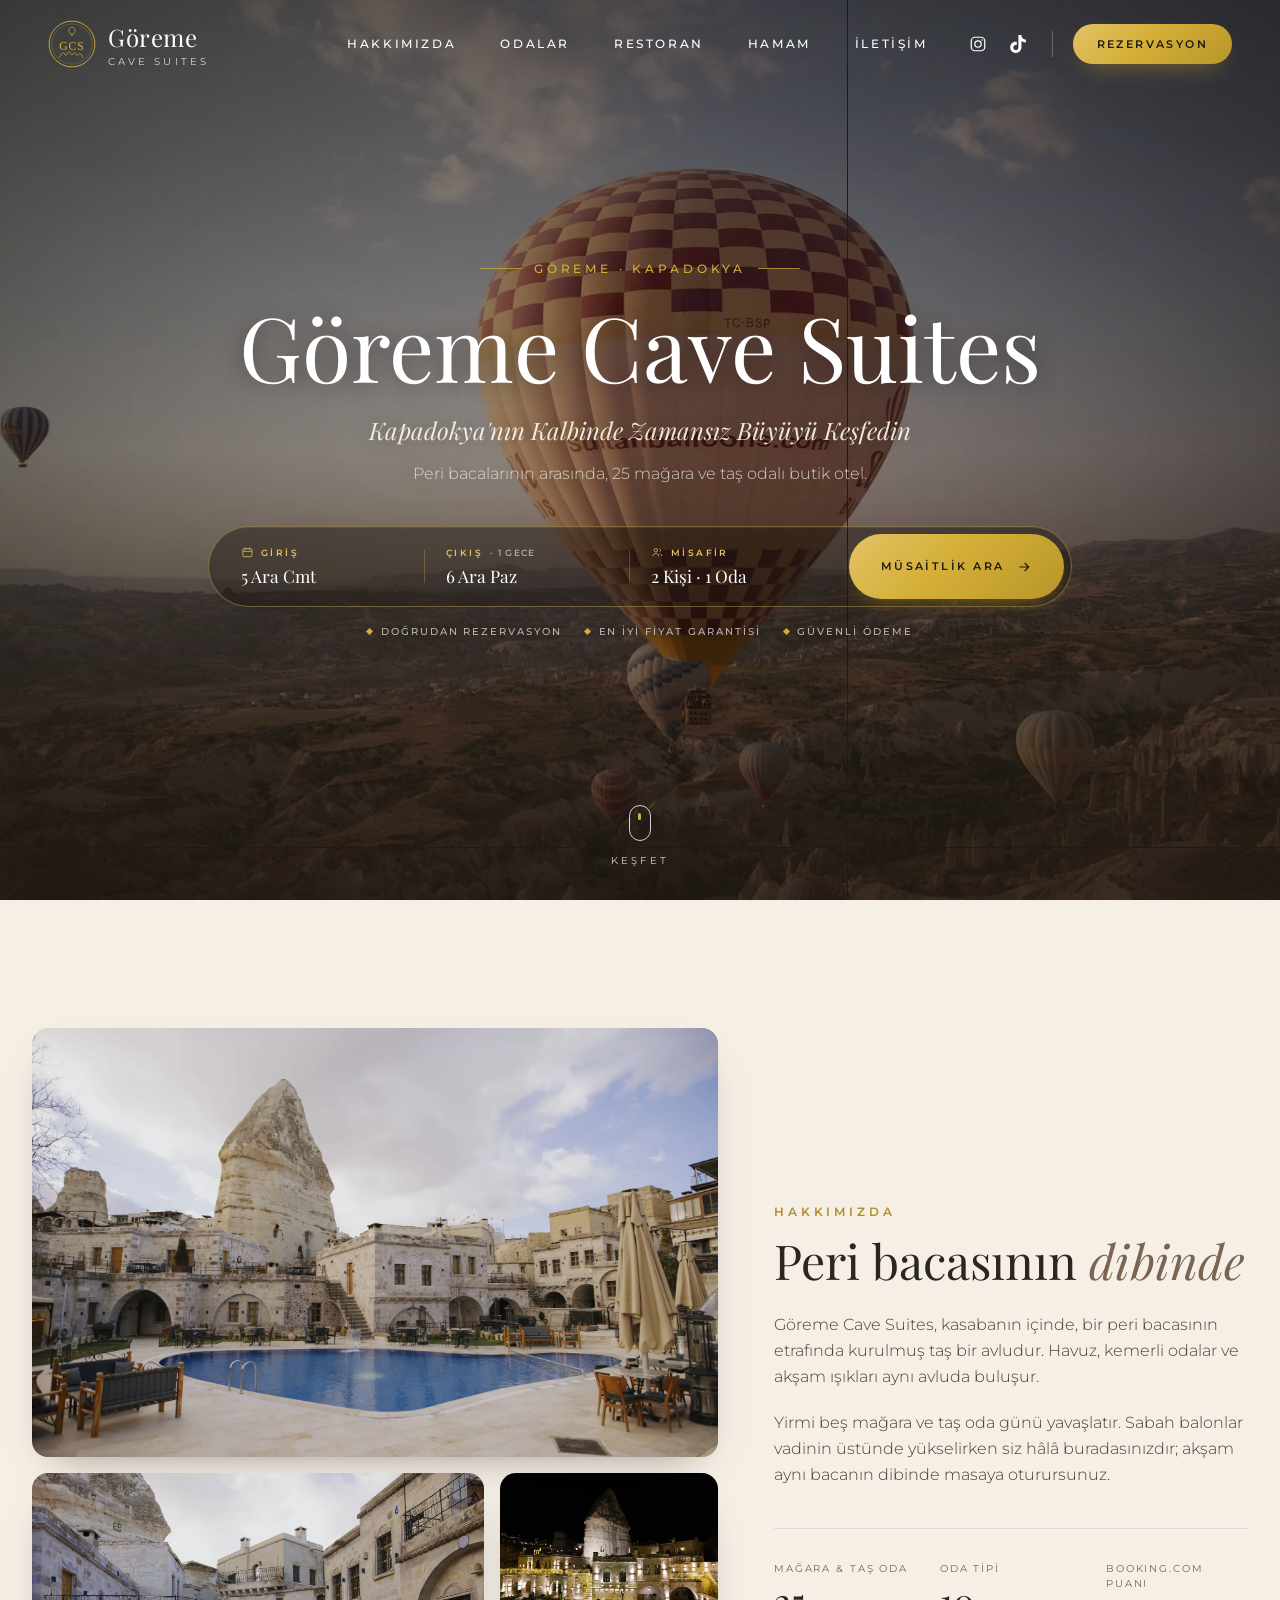
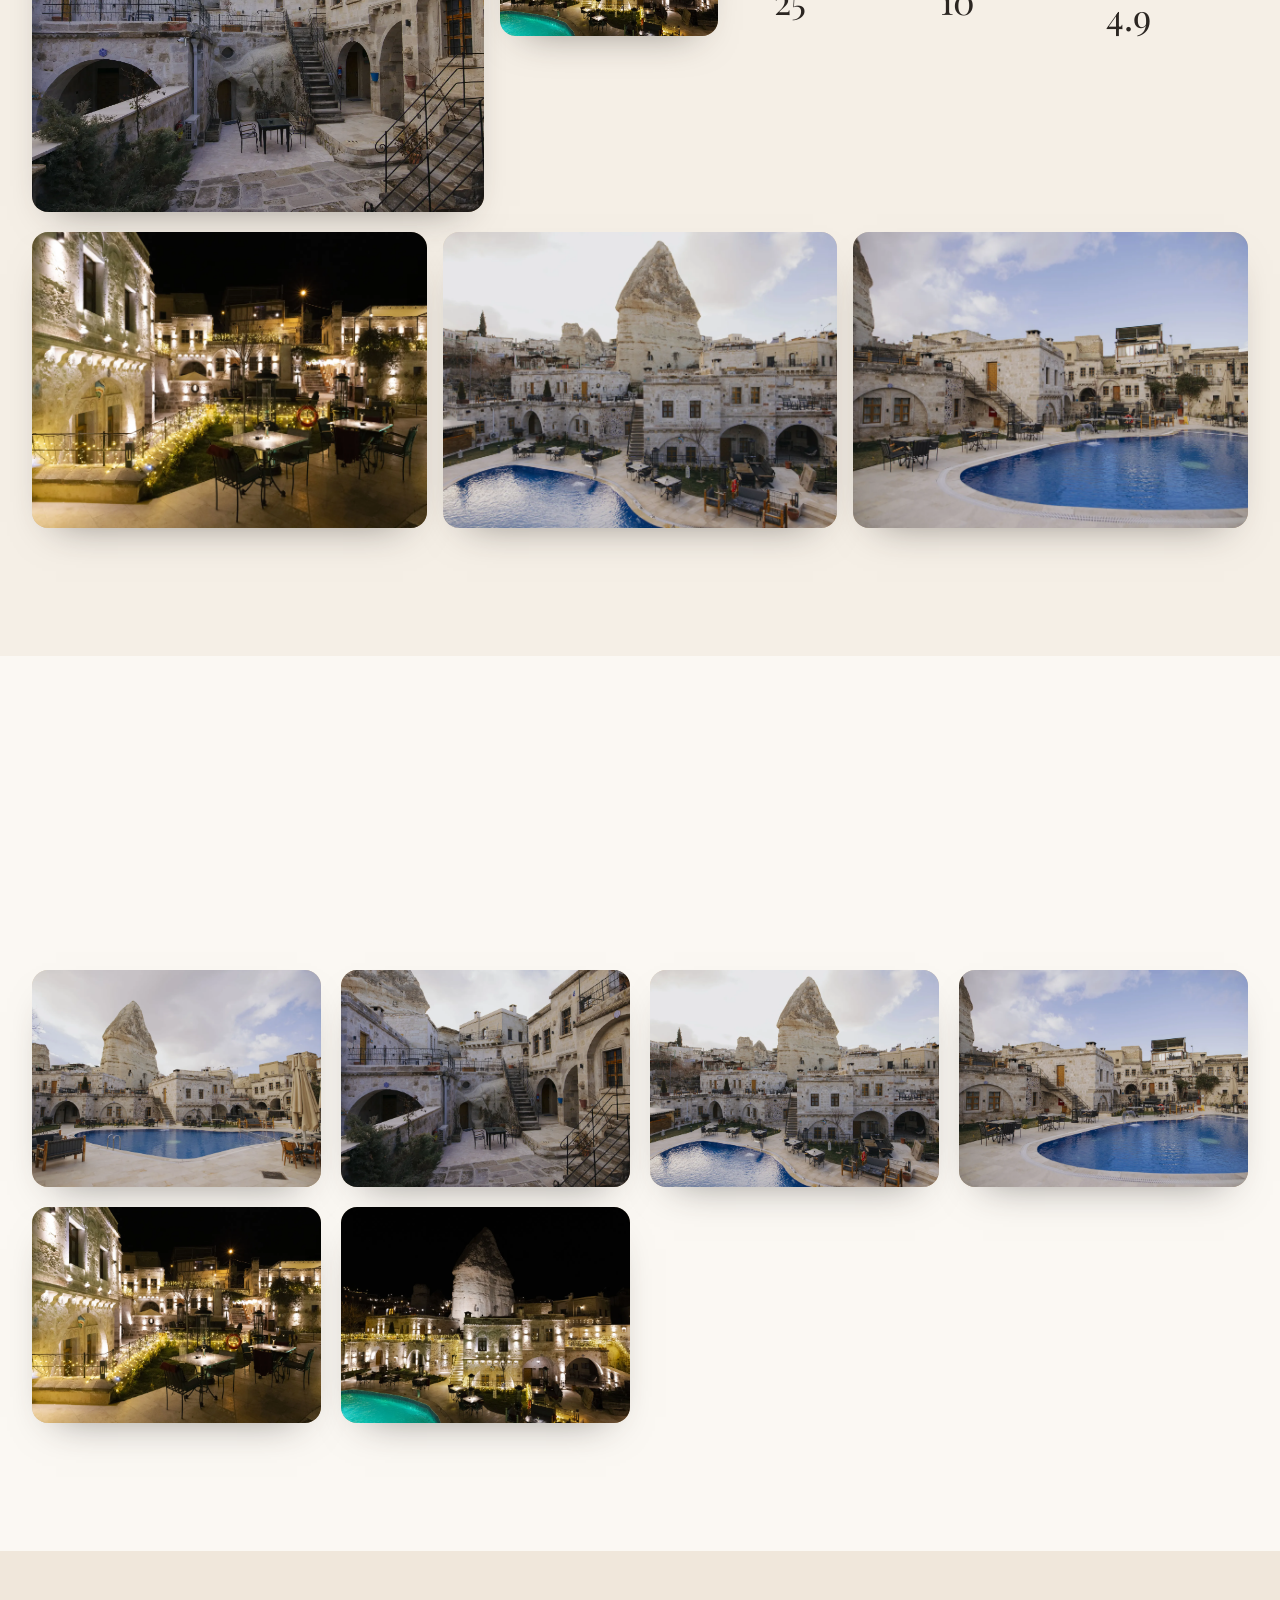
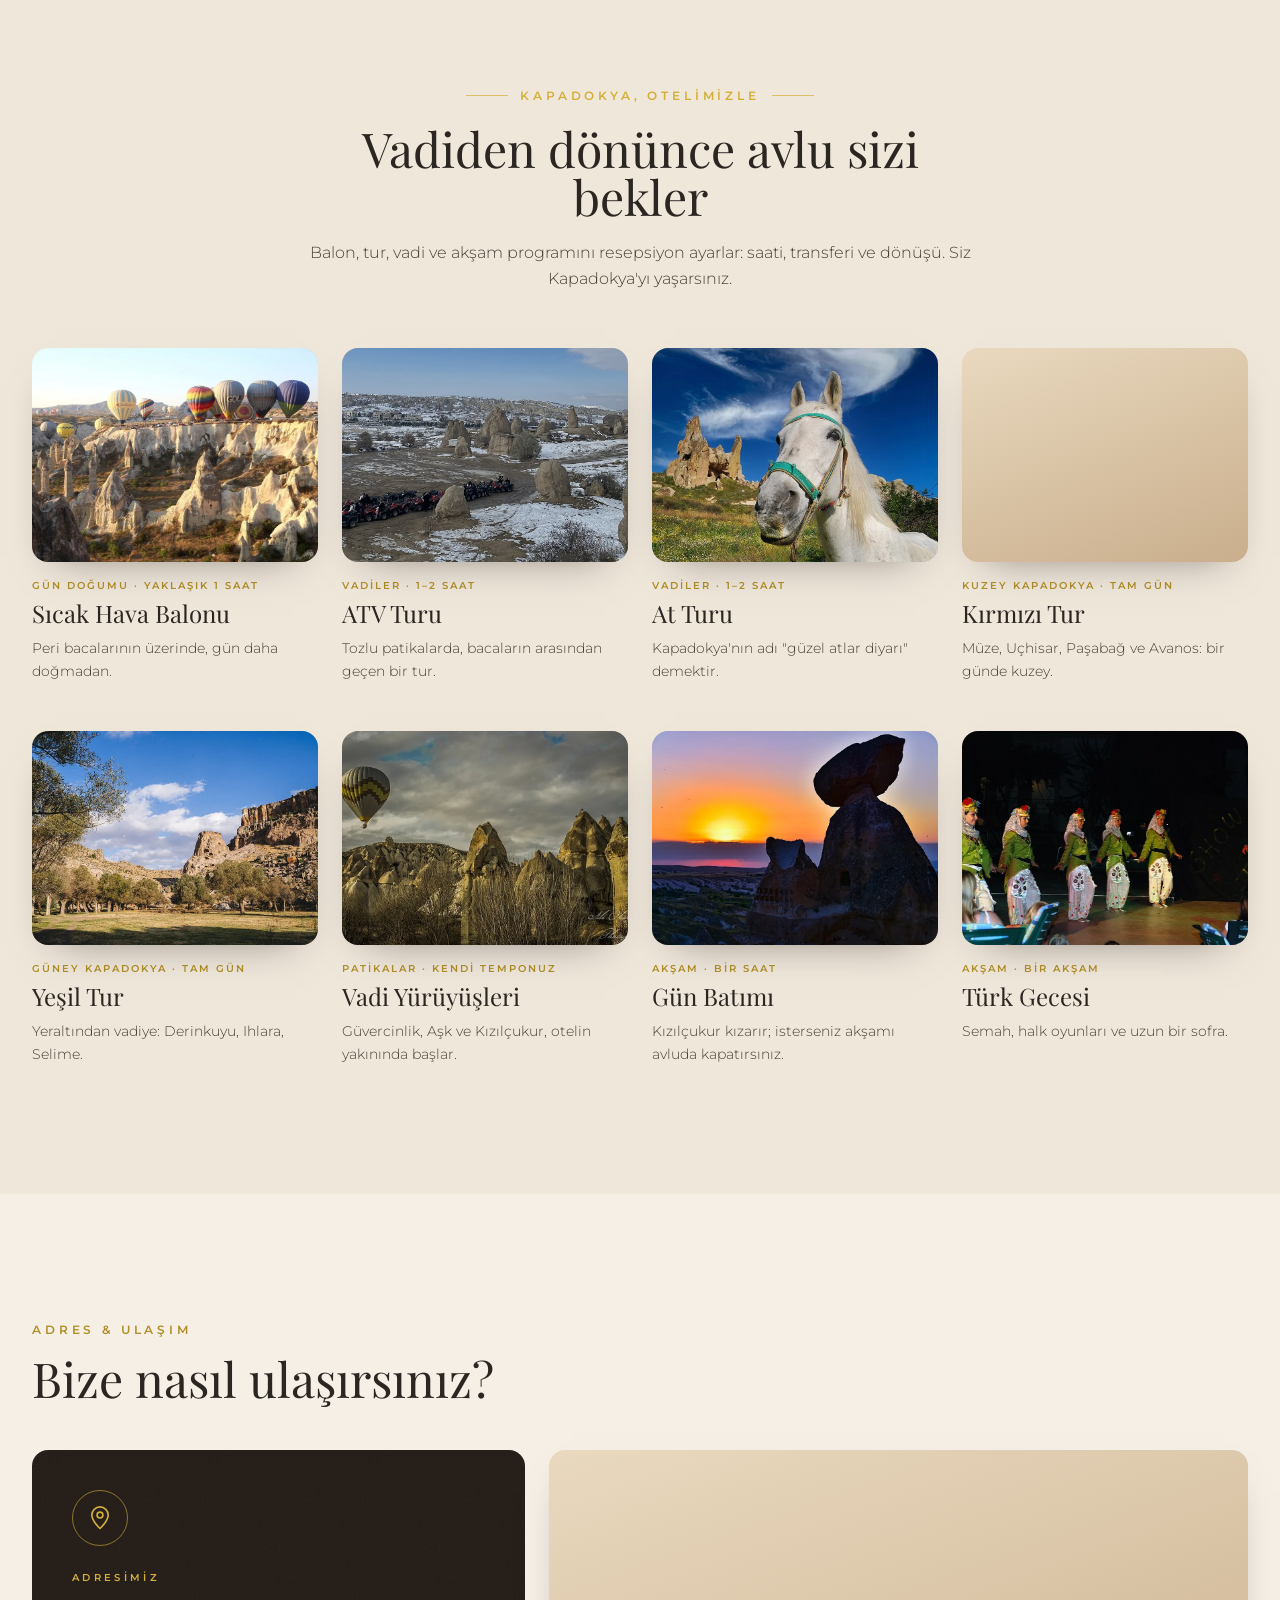
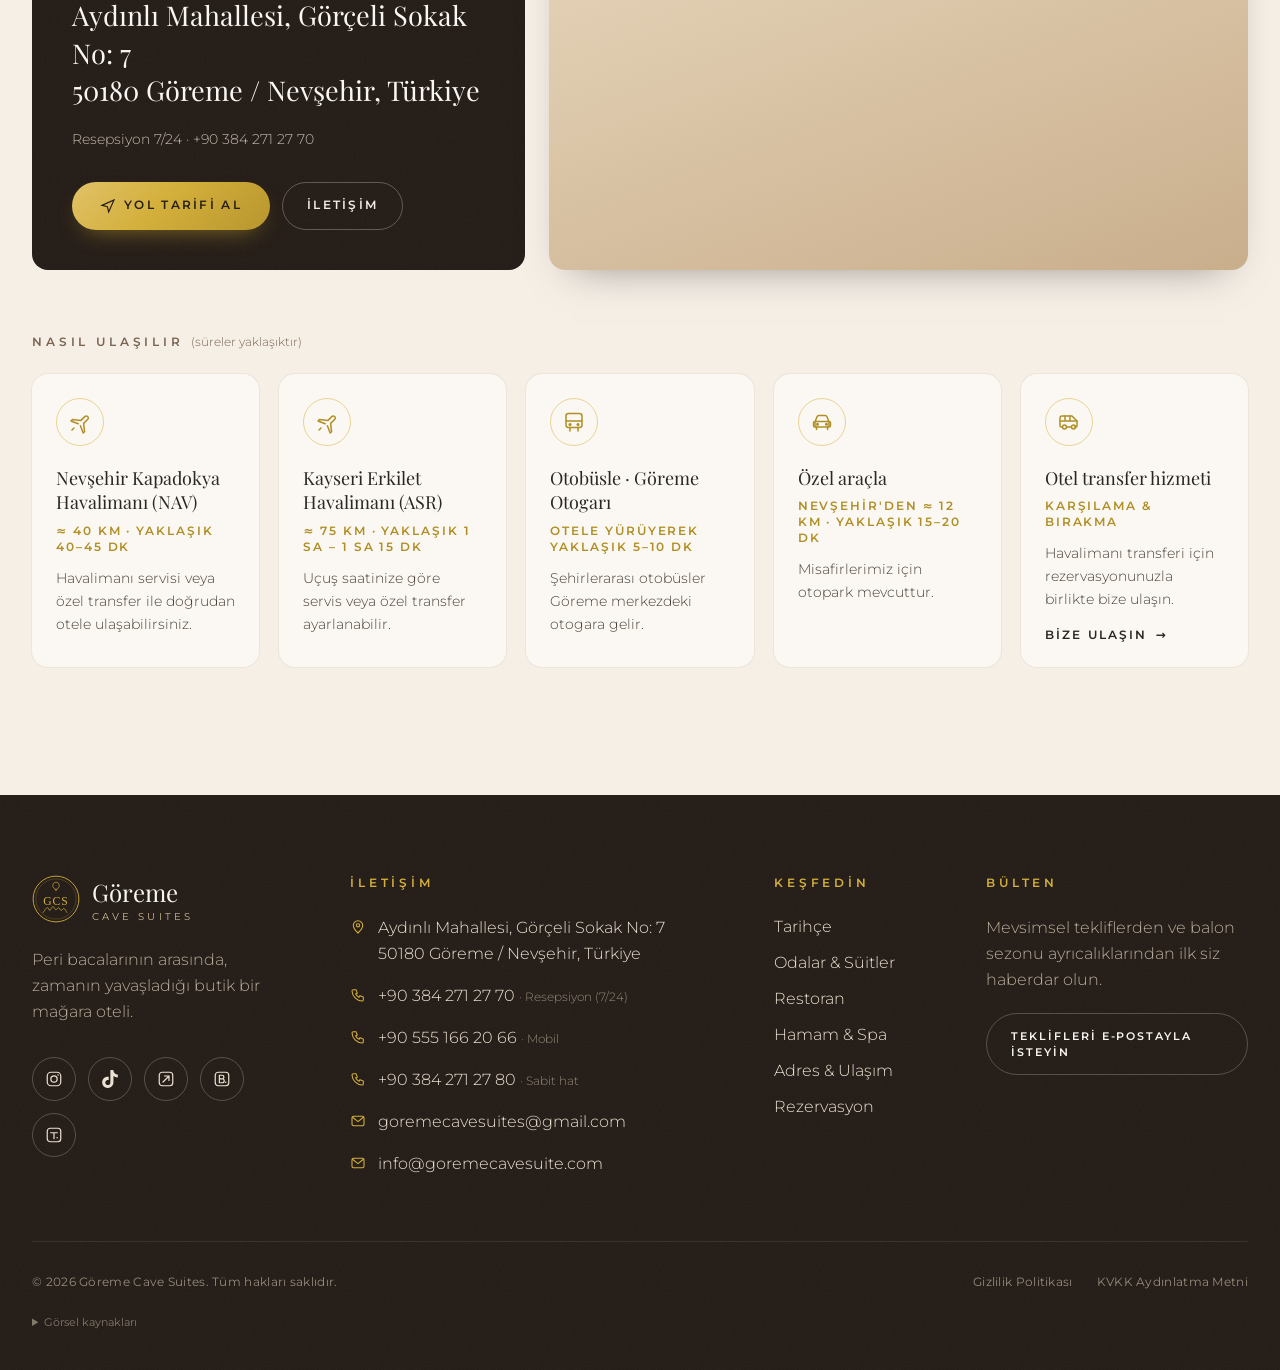
==== commit c70168d7: "Hakkımızda: otelin avlu fotoğraflarıyla tanıtım; aktiviteler kendi sayfalarında, otel ayrıcalığıyla" ====
--- a/index.html
+++ b/index.html
@@ -222,6 +222,13 @@
   'oda-queen-cift-1':           'img/foto/oda-queen-cift-1.webp',
   'oda-queen-cift-3':           'img/foto/oda-queen-cift-3.webp',
   'oda-queen-cift-4':           'img/foto/oda-queen-cift-4.webp',
+  /* --- Otelin dış avlusu (otel fotoğrafları) --- */
+  'dis-avlu-gunduz':            'img/foto/dis-avlu-gunduz.webp',
+  'dis-tas-avlu':               'img/foto/dis-tas-avlu.webp',
+  'dis-avlu-genis':             'img/foto/dis-avlu-genis.webp',
+  'dis-gece-teras':             'img/foto/dis-gece-teras.webp',
+  'dis-gece-havuz':             'img/foto/dis-gece-havuz.webp',
+  'dis-havuz':                  'img/foto/dis-havuz.webp',
   /* --- Wikimedia Commons (CC BY / CC BY-SA; atıf footer'da) --- */
   'aktivite-atv':               'img/foto/aktivite-atv.webp',
   'aktivite-at-turu':           'img/foto/aktivite-at-turu.webp',
@@ -301,38 +308,106 @@
 
   /* ---------- Ana sayfa galerisi ---------- */
   HOME_GALLERY: [
-    { src: 'hero-balon-1', alt: 'Peri bacaları üzerinde gün doğumunda sıcak hava balonları' },
-    { src: 'oda-junior-suit-1', alt: 'Junior Suit: kemerli taş duvarlar ve şömine' },
-    { src: 'teras-2', alt: 'Otel terası ve karşısındaki peri bacası' },
-    { src: 'oda-havuzlu-1', alt: 'Havuzlu oda: mağara içinde özel havuz' },
-    { src: 'goreme-gece', alt: 'Gece ışıklarıyla Göreme kasabası' },
-    { src: 'hamam-1', alt: 'Mermer banyoda ahşap sıcak küvet' },
-    { src: 'hero-balon-2', alt: 'Gün doğumunda Uçhisar ve balonlar' },
-    { src: 'oda-deluxe-uc-1', alt: 'Deluxe Üç Kişilik Oda' },
-    { src: 'oda-saunali-1', alt: 'Çift Kişilik Saunalı Oda' },
-    { src: 'goreme-gun-batimi', alt: 'Gün batımında Göreme' },
-    { src: 'oda-junior-suit-hamamli-2', alt: 'Junior Suit Hamamlı: mermer hamam' },
-    { src: 'hero-balon-3', alt: 'Gün batımında vadi üzerinde balonlar' }
+    { src: 'dis-avlu-gunduz', alt: 'Peri bacasının dibinde otelin avlusu ve havuzu' },
+    { src: 'dis-tas-avlu', alt: 'Kemerli taş avlu ve peri bacasına çıkan merdiven' },
+    { src: 'dis-avlu-genis', alt: 'Göreme\'nin içinde, peri bacasıyla iç içe otel' },
+    { src: 'dis-havuz', alt: 'Taş kemerlerin önünde mavi havuz' },
+    { src: 'dis-gece-teras', alt: 'Gece ışıklarında avlu terası' },
+    { src: 'dis-gece-havuz', alt: 'Gece aydınlatılmış peri bacası ve havuz' }
   ],
 
-  /* ---------- Aktiviteler (ana sayfa) ---------- */
+  /* ---------- Aktiviteler ----------
+     Karttaki fotoğrafa tıklanınca #aktivite/<slug> sayfası açılır.
+     hotel: ayrıcalık kutusunda kullanılan otel fotoğrafı.
+     Saat ve ücret sayfada yazılmaz; rezervasyon resepsiyondan. */
   ACTIVITIES: [
-    { title: 'Sıcak Hava Balonu Turu', img: 'hero-balon-1',
-      text: 'Gün doğumunda peri bacalarının üzerinde süzülün. Rezervasyon ve otel transferi resepsiyonumuzdan ayarlanır.' },
-    { title: 'ATV Turu', img: 'aktivite-atv', pos: 'center 82%',
-      text: 'Vadilerin patikalarında rehber eşliğinde, peri bacaları arasında dört mevsim heyecanlı bir sürüş.' },
-    { title: 'At Turu', img: 'aktivite-at-turu',
-      text: 'Kapadokya\'nın "güzel atlar diyarı" adına yakışır şekilde vadileri at sırtında keşfedin.' },
-    { title: 'Kırmızı Tur', img: 'aktivite-kirmizi-tur',
-      text: 'Göreme Açık Hava Müzesi, Uçhisar, Paşabağ ve Avanos gibi kuzey Kapadokya duraklarını kapsayan günlük tur.' },
-    { title: 'Yeşil Tur', img: 'aktivite-yesil-tur',
-      text: 'Derinkuyu yeraltı şehri, Ihlara Vadisi ve Selime Katedrali ile güney Kapadokya\'yı keşfedin.' },
-    { title: 'Vadi Yürüyüşleri', img: 'aktivite-vadi-yuruyusu',
-      text: 'Güvercinlik, Aşk ve Kızılçukur vadilerinde rehberli ya da kendi temponuzda doğa yürüyüşleri.' },
-    { title: 'Gün Batımı Noktaları', img: 'aktivite-gun-batimi',
-      text: 'Kızılçukur ve Uçhisar\'daki seyir noktalarında gökyüzünün kızıla döndüğü anı yakalayın.' },
-    { title: 'Türk Gecesi', img: 'aktivite-turk-gecesi',
-      text: 'Halk dansları, semah gösterisi ve yöresel lezzetlerle Anadolu kültürüyle dolu bir akşam.' }
+    { slug: 'balon', title: 'Sıcak Hava Balonu', kicker: 'Gün doğumu', time: 'Yaklaşık 1 saat',
+      img: 'hero-balon-1',
+      images: [
+        { src: 'hero-balon-1', alt: 'Peri bacaları üzerinde gün doğumunda sıcak hava balonları' },
+        { src: 'hero-balon-2', alt: 'Vadi üzerinde alçaktan geçen bir balon' },
+        { src: 'hero-balon-3', alt: 'Gün batımına yakın gökyüzünde balonlar' }
+      ],
+      hotel: { src: 'dis-avlu-gunduz', alt: 'Otelin avlusu ve peri bacası' },
+      lead: 'Peri bacalarının üzerinde, gün daha doğmadan.',
+      body: [
+        'Kapadokya\'nın sabahı gökyüzünde başlar. Balonlar Göreme\'nin üstünde sırayla yükselir; vadi, baca baca, altınızda açılır. Uçuş yaklaşık bir saat sürer ve iniş vadinin içinde bir yere yapılır.',
+        'Göreme, uçuşların kalbidir. Otelimiz kalkış alanlarına birkaç dakika uzaklıktadır; karanlıkta çıkılan yol kısa sürer.'
+      ],
+      privilege: 'Rezervasyonu, kalkış saatini ve otelden transferi resepsiyon ayarlar. Dönüşte aynı avluya, peri bacasının dibine bırakılırsınız.' },
+    { slug: 'atv', title: 'ATV Turu', kicker: 'Vadiler', time: '1–2 saat',
+      img: 'aktivite-atv', pos: 'center 82%',
+      images: [ { src: 'aktivite-atv', alt: 'Peri bacaları arasında ATV turu' } ],
+      hotel: { src: 'dis-avlu-genis', alt: 'Göreme\'nin içinde otelin avlusu' },
+      lead: 'Tozlu patikalarda, bacaların arasından geçen bir tur.',
+      body: [
+        'ATV ile Güvercinlik ve çevresindeki patikalar, yürüyerek gün sürecek mesafeyi bir saate indirir. Rehber önde gider; duraklar manzara içindir, hız için değil.',
+        'Kask ve kısa bir anlatımla başlar. Dört mevsim yapılır; yağmurdan sonraki toprak daha yumuşaktır.'
+      ],
+      privilege: 'Saati ve buluşma noktasını resepsiyon gününüze göre ayarlar. Tur bittiğinde otelin önündesiniz; havuz ve hamam hemen avludadır.' },
+    { slug: 'at', title: 'At Turu', kicker: 'Vadiler', time: '1–2 saat',
+      img: 'aktivite-at-turu',
+      images: [ { src: 'aktivite-at-turu', alt: 'Vadide at sırtında gezi' } ],
+      hotel: { src: 'dis-tas-avlu', alt: 'Taş avlu ve merdivenler' },
+      lead: 'Kapadokya\'nın adı "güzel atlar diyarı" demektir.',
+      body: [
+        'Atlar Aşk Vadisi\'nin ve Güvercinlik\'in patikalarını yavaş gider. Tempo bineğe göredir; ilk kez binenle deneyimli olan aynı grupta yorulmaz.',
+        'Manzara eyerin üstünden başka görünür: bacalar yaklaşır, vadi tabanı uzar, kasaba geride kalır.'
+      ],
+      privilege: 'Resepsiyon turu deneyiminize göre seçer ve sizi buluşma noktasına bırakır. Dönüş, yine otelin avlusunadır.' },
+    { slug: 'kirmizi', title: 'Kırmızı Tur', kicker: 'Kuzey Kapadokya', time: 'Tam gün',
+      img: 'aktivite-kirmizi-tur',
+      images: [ { src: 'aktivite-kirmizi-tur', alt: 'Kızıl kaya oluşumları arasında vadi' } ],
+      hotel: { src: 'dis-havuz', alt: 'Taş kemerlerin önünde otelin havuzu' },
+      lead: 'Müze, Uçhisar, Paşabağ ve Avanos: bir günde kuzey.',
+      body: [
+        'Kırmızı Tur, Göreme\'nin çevresindeki durakları toplar. Göreme Açık Hava Müzesi\'nin kiliseleri, Uçhisar Kalesi\'nin sırtı, Paşabağ\'ın keşiş bacaları ve Avanos\'un çömlek atölyeleri aynı güne sığar.',
+        'Rehber durakların sırasını bilir; siz inip bakarsınız. Öğle yemeği genellikle güzergâh üzerindeki bir kasabada yenir.'
+      ],
+      privilege: 'Sabah otelden alınırsınız, akşam avluya bırakılırsınız. Saati ve kontenjanı resepsiyon tutar; siz yalnızca çantanızı hazırlarsınız.' },
+    { slug: 'yesil', title: 'Yeşil Tur', kicker: 'Güney Kapadokya', time: 'Tam gün',
+      img: 'aktivite-yesil-tur',
+      images: [ { src: 'aktivite-yesil-tur', alt: 'Ihlara Vadisi\'nin yeşil yatağı' } ],
+      hotel: { src: 'dis-gece-havuz', alt: 'Gece aydınlatılmış peri bacası ve havuz' },
+      lead: 'Yeraltından vadiye: Derinkuyu, Ihlara, Selime.',
+      body: [
+        'Yeşil Tur güneye iner. Derinkuyu\'nun kat kat yeraltı şehri, Ihlara\'nın ırmak boyu yürüyüşü ve Selime\'nin kayaya oyulmuş manastırı aynı günün üç hali.',
+        'Ihlara\'da tempo yürüyüştür; vadi serindir ve patika kısadır. Gün, Göreme\'ye dönüşle kapanır.'
+      ],
+      privilege: 'Tam gün dışarıda geçtiği için resepsiyon sabah saatini ve dönüşü netleştirir. Akşam hamam ve avlu, günün tozunu almak içindir.' },
+    { slug: 'vadi', title: 'Vadi Yürüyüşleri', kicker: 'Patikalar', time: 'Kendi temponuz',
+      img: 'aktivite-vadi-yuruyusu',
+      images: [ { src: 'aktivite-vadi-yuruyusu', alt: 'Aşk Vadisi\'nin uzun peri bacaları' } ],
+      hotel: { src: 'dis-avlu-genis', alt: 'Otelin Göreme içindeki konumu' },
+      lead: 'Güvercinlik, Aşk ve Kızılçukur, otelin yakınında başlar.',
+      body: [
+        'En iyi Kapadokya, iki durak arasında yürüyendir. Güvercinlik\'in güvercinlikleri, Aşk Vadisi\'nin uzun bacaları ve Kızılçukur\'un kırmızı toprağı işaretli patikalarla birbirine bağlanır.',
+        'Yolun bir kısmı Göreme\'nin içinden çıkar. Harita tutan, istediği yerde durur; acele eden, bir vadide yetinir.'
+      ],
+      privilege: 'Otel patikaların başladığı kasabada. Resepsiyon gününüze, ayakkabınıza ve gün batımına göre hangi vadinin uygun olduğunu söyler.' },
+    { slug: 'gunbatimi', title: 'Gün Batımı', kicker: 'Akşam', time: 'Bir saat',
+      img: 'aktivite-gun-batimi',
+      images: [
+        { src: 'aktivite-gun-batimi', alt: 'Gün batımında kızıla dönen kaya' },
+        { src: 'dis-gece-teras', alt: 'Akşam ışıklarında otelin terası' }
+      ],
+      hotel: { src: 'dis-gece-teras', alt: 'Işıklandırılmış avlu terası' },
+      lead: 'Kızılçukur kızarır; isterseniz akşamı avluda kapatırsınız.',
+      body: [
+        'Kızılçukur\'un sırtı ve Uçhisar\'ın kalesi, gökyüzü döndüğünde Kapadokya\'nın en sakin saatini verir. Kalabalık on beş dakikada dağılır; renk biraz daha kalır.',
+        'Aynı ışık otelin avlusuna da vurur. Peri bacası, havuzun kenarındaki masaların üstünde kararır.'
+      ],
+      privilege: 'Seyir noktasına gidişi resepsiyon ayarlar. Gitmek istemezseniz gün, otelin kendi bacasının dibinde, teras masasında biter.' },
+    { slug: 'turk-gecesi', title: 'Türk Gecesi', kicker: 'Akşam', time: 'Bir akşam',
+      img: 'aktivite-turk-gecesi',
+      images: [ { src: 'aktivite-turk-gecesi', alt: 'Halk dansları gösterisi' } ],
+      hotel: { src: 'dis-gece-havuz', alt: 'Gece otelin avlusu' },
+      lead: 'Semah, halk oyunları ve uzun bir sofra.',
+      body: [
+        'Türk gecesi, Anadolu\'nun halk oyunlarını ve semahı tek programda toplar. Sahne çoğu zaman kayaya oyulmuş bir mekândadır; yemek gösteriyle birlikte gelir.',
+        'Müzik yüksek, tempo aktiftir. Kapadokya\'yı gündüz vadide, akşam sahnede görmek isteyen için günü kapatır.'
+      ],
+      privilege: 'Programı ve transferi resepsiyon ayarlar. Gösteri bitince otelin ışıklı avlusuna dönersiniz.' }
   ],
 
   /* ---------- Restoran menüsü (#restoran) ----------
@@ -587,7 +662,7 @@
        Yeni Tailwind sınıfı eklenirse css/site.css yeniden derlenmelidir (KURULUM.md). -->
   <link rel="preload" href="fonts/montserrat-normal-latin-1.woff2" as="font" type="font/woff2" crossorigin />
   <link rel="preload" href="fonts/playfair-display-normal-latin-5.woff2" as="font" type="font/woff2" crossorigin />
-  <link rel="stylesheet" href="css/site.css?v=7" />
+  <link rel="stylesheet" href="css/site.css?v=8" />
 
   <style>
 /* =====================================================================
@@ -901,7 +976,7 @@
 
   /* ---------- Menü ---------- */
   var NAV = [
-    { id: 'tarihce', label: 'Tarihçe', href: '#tarihce' },
+    { id: 'tarihce', label: 'Hakkımızda', href: '#tarihce' },
     { id: 'odalar', label: 'Odalar', href: '#odalar' },
     { id: 'restoran', label: 'Restoran', href: '#restoran' },
     { id: 'hamam', label: 'Hamam', href: '#hamam' },
@@ -1180,36 +1255,40 @@
       <button id="videoToggle" type="button" class="absolute bottom-8 right-5 sm:right-8 z-10 h-11 w-11 rounded-full border border-white/50 bg-cocoa-900/30 backdrop-blur flex items-center justify-center text-white hover:bg-gold hover:border-gold hover:text-ink transition-colors" aria-label="Videoyu duraklat" aria-pressed="false"></button>
     </section>
 
-    <!-- ============ HAKKIMIZDA / TARİHÇE ============ -->
+    <!-- ============ HAKKIMIZDA ============ -->
     <section id="tarihce" class="relative py-24 sm:py-32 bg-sand-100" aria-labelledby="tarihce-title">
-      <div class="mx-auto max-w-7xl px-6 sm:px-8 grid gap-14 lg:grid-cols-12 items-center">
-        <div class="lg:col-span-6 relative reveal reveal-left">
-          <div class="media aspect-[4/5] sm:aspect-[5/4] lg:aspect-[4/5]">
-            <img data-img="teras-2" alt="Otelin terası ve karşısında yükselen peri bacası" loading="lazy" onerror="imgFallback(this)" />
-          </div>
-          <div class="hidden sm:block absolute -bottom-10 -right-6 lg:-right-10 w-44 lg:w-52">
-            <div class="media aspect-square ring-8 ring-sand-100">
-              <img data-img="oda-junior-suit-1" alt="Kemerli taş duvarlı Junior Suit" loading="lazy" onerror="imgFallback(this)" />
+      <div class="mx-auto max-w-7xl px-6 sm:px-8">
+        <div class="grid gap-10 lg:grid-cols-12 lg:items-center lg:gap-14">
+          <div class="lg:col-span-7 grid grid-cols-6 gap-3 sm:gap-4">
+            <div class="col-span-6 media aspect-[16/10]">
+              <img data-img="dis-avlu-gunduz" alt="Peri bacasının dibinde otelin avlusu ve havuzu" loading="lazy" onerror="imgFallback(this)" />
+            </div>
+            <div class="col-span-6 media aspect-[4/3] sm:col-span-4">
+              <img data-img="dis-tas-avlu" alt="Kemerli taş avlu ve peri bacasına çıkan merdiven" loading="lazy" onerror="imgFallback(this)" />
+            </div>
+            <div class="col-span-6 media aspect-[16/10] sm:col-span-2 sm:aspect-[4/3]">
+              <img data-img="dis-gece-havuz" alt="Gece ışıklarında havuz ve peri bacası" loading="lazy" onerror="imgFallback(this)" />
             </div>
           </div>
+          <div class="lg:col-span-5">
+            <p class="reveal text-xs uppercase tracking-widest2 text-gold-dark font-semibold">Hakkımızda</p>
+            <h2 id="tarihce-title" class="reveal mt-4 font-serif text-4xl sm:text-5xl leading-[1.12] text-ink" style="--d:.08s">Peri bacasının <em class="text-stone-600">dibinde</em></h2>
+            <div class="reveal mt-7 space-y-5 text-ink-soft font-light leading-relaxed" style="--d:.16s">
+              <p>Göreme Cave Suites, kasabanın içinde, bir peri bacasının etrafında kurulmuş taş bir avludur. Havuz, kemerli odalar ve akşam ışıkları aynı avluda buluşur.</p>
+              <p>Yirmi beş mağara ve taş oda günü yavaşlatır. Sabah balonlar vadinin üstünde yükselirken siz hâlâ buradasınızdır; akşam aynı bacanın dibinde masaya oturursunuz.</p>
+            </div>
+            <dl class="reveal mt-10 grid grid-cols-3 gap-6 border-t border-ink/10 pt-8" style="--d:.24s">
+              <div><dt class="text-[0.65rem] uppercase tracking-[0.18em] text-stone-600">Mağara &amp; taş oda</dt><dd class="mt-1 font-serif text-4xl text-ink">25</dd></div>
+              <div><dt class="text-[0.65rem] uppercase tracking-[0.18em] text-stone-600">Oda tipi</dt><dd class="mt-1 font-serif text-4xl text-ink">10</dd></div>
+              <div><dt class="text-[0.65rem] uppercase tracking-[0.18em] text-stone-600"><span lang="en">Booking.com</span> puanı</dt><dd class="mt-1 font-serif text-4xl text-ink">4.9</dd></div>
+            </dl>
+          </div>
         </div>
-
-        <div class="lg:col-span-6 lg:pl-10">
-          <p class="reveal text-xs uppercase tracking-widest2 text-gold-dark font-semibold">Hakkımızda · Tarihçe</p>
-          <h2 id="tarihce-title" class="reveal mt-4 font-serif text-4xl sm:text-5xl leading-tight text-ink" style="--d:.08s">Kapadokya'nın kalbinde, <em class="text-stone-600">benzersiz bir deneyim</em></h2>
-          <div class="reveal mt-8 space-y-5 text-ink-soft font-light leading-relaxed" style="--d:.16s">
-            <p>Kapadokya'nın kalbinde, benzersiz bir deneyim yaşamak için doğru yerdesiniz. Göreme'deki butik otelimiz, doğanın ve tarihin bir araya geldiği büyülü bir ortamda, misafirlerimize unutulmaz bir konaklama fırsatı sunuyor.</p>
-            <p>Volkanik tüfe oyulmuş mağara odalarımız ve yöresel taşla örülmüş duvarlarımız, bölgenin yüzyıllık yapı geleneğini bugünün konforuyla buluşturur. Otelimizde konaklarken sadece dinlenmekle kalmaz, Kapadokya'nın derin kültürünü keşfetme imkânı da bulursunuz.</p>
-            <p>Rehberli turlar, sıcak hava balonuyla yapılan muazzam yolculuklar ve doğa yürüyüşleriyle Kapadokya'nın gizli köylerini ve saklı vadilerini daha yakından tanıyabilirsiniz.</p>
-          </div>
-          <dl class="reveal mt-10 grid grid-cols-3 gap-6 border-t border-ink/10 pt-8" style="--d:.24s">
-            <div><dt class="text-[0.65rem] uppercase tracking-[0.18em] text-stone-600">Mağara &amp; taş oda</dt><dd class="mt-1 font-serif text-4xl text-ink">25</dd></div>
-            <div><dt class="text-[0.65rem] uppercase tracking-[0.18em] text-stone-600">Oda tipi</dt><dd class="mt-1 font-serif text-4xl text-ink">10</dd></div>
-            <div><dt class="text-[0.65rem] uppercase tracking-[0.18em] text-stone-600"><span lang="en">Booking.com</span> puanı</dt><dd class="mt-1 font-serif text-4xl text-ink">4.9</dd></div>
-          </dl>
-          <a href="#odalar" class="reveal btn-outline mt-10 inline-flex items-center gap-3 rounded-full px-7 py-3.5 text-[0.72rem] font-semibold uppercase tracking-[0.2em] text-ink" style="--d:.3s">Odalarımız
-            <svg class="h-4 w-4" viewBox="0 0 24 24" fill="none" stroke="currentColor" stroke-width="1.6" aria-hidden="true"><path d="M5 12h14M13 6l6 6-6 6" /></svg></a>
-        </div>
+        <ul class="mt-4 grid gap-3 sm:mt-5 sm:grid-cols-3 sm:gap-4" aria-label="Otelin avlusu">
+          <li class="media aspect-[4/3]"><img data-img="dis-gece-teras" alt="Gece ışıklarında avlu terası" loading="lazy" onerror="imgFallback(this)" /></li>
+          <li class="media aspect-[4/3]"><img data-img="dis-avlu-genis" alt="Göreme'nin içinde, peri bacasıyla iç içe otel" loading="lazy" onerror="imgFallback(this)" /></li>
+          <li class="media aspect-[4/3]"><img data-img="dis-havuz" alt="Taş kemerlerin önünde mavi havuz" loading="lazy" onerror="imgFallback(this)" /></li>
+        </ul>
       </div>
     </section>
 
@@ -1231,11 +1310,11 @@
     <section id="aktiviteler" class="py-24 sm:py-32 bg-sand-200/60" aria-labelledby="aktivite-title">
       <div class="mx-auto max-w-7xl px-6 sm:px-8">
         <div class="text-center max-w-2xl mx-auto">
-          <p class="reveal divider-ornament text-xs uppercase tracking-widest2 font-semibold">Aktiviteler</p>
-          <h2 id="aktivite-title" class="reveal mt-5 font-serif text-4xl sm:text-5xl text-ink" style="--d:.08s">Kapadokya'yı yaşayın</h2>
-          <p class="reveal mt-5 text-ink-soft font-light leading-relaxed" style="--d:.16s">Turlarınızı ve transferlerinizi resepsiyonumuz sizin için planlar; siz yalnızca anın tadını çıkarın.</p>
+          <p class="reveal divider-ornament text-xs uppercase tracking-widest2 font-semibold">Kapadokya, otelimizle</p>
+          <h2 id="aktivite-title" class="reveal mt-5 font-serif text-4xl sm:text-5xl text-ink" style="--d:.08s">Vadiden dönünce avlu sizi bekler</h2>
+          <p class="reveal mt-5 text-ink-soft font-light leading-relaxed" style="--d:.16s">Balon, tur, vadi ve akşam programını resepsiyon ayarlar: saati, transferi ve dönüşü. Siz Kapadokya'yı yaşarsınız.</p>
         </div>
-        <ul id="activities" class="mt-14 grid gap-6 sm:grid-cols-2 lg:grid-cols-4"></ul>
+        <ul id="activities" class="mt-14 grid gap-x-6 gap-y-12 sm:grid-cols-2 lg:grid-cols-4"></ul>
       </div>
     </section>
 
@@ -1279,6 +1358,11 @@
     <!-- ################################################################
          GÖRÜNÜM: ODALAR (#odalar)
          ################################################################ -->
+    <!-- ============ AKTİVİTE SAYFASI (#aktivite/<slug>) ============ -->
+    <div id="view-aktivite" data-view="aktivite" hidden>
+      <article id="activityPage" class="bg-sand-100 pb-24"></article>
+    </div>
+
     <div id="view-odalar" data-view="odalar" hidden>
 
     <!-- ============ SAYFA HERO ============ -->
@@ -2009,14 +2093,67 @@
   var actEl = $('#activities');
   if (actEl && K.ACTIVITIES) {
     actEl.innerHTML = K.ACTIVITIES.map(function (a) {
-      return '<li class="reveal group lift rounded-2xl bg-sand-50 ring-1 ring-ink/5 overflow-hidden flex flex-col">' +
-        '<div class="media aspect-[4/3] !rounded-none !shadow-none">' + imgTag(a.img, a.title, a.pos ? ' style="object-position:' + esc(a.pos) + '"' : '') + '</div>' +
-        '<div class="p-6 flex-1">' +
-          '<h3 class="font-serif text-xl text-ink">' + esc(a.title) + '</h3>' +
-          '<p class="mt-2 text-sm text-ink-soft font-light leading-relaxed">' + esc(a.text) + '</p>' +
-        '</div></li>';
+      return '<li class="reveal">' +
+        '<a href="#aktivite/' + esc(a.slug) + '" class="group block">' +
+          '<div class="media aspect-[4/3]">' + imgTag(a.img, a.title, a.pos ? ' style="object-position:' + esc(a.pos) + '"' : '') +
+            '<span class="pointer-events-none absolute bottom-3 right-3 z-[1] inline-flex h-9 w-9 items-center justify-center rounded-full bg-sand-50/90 text-ink opacity-0 transition-opacity duration-300 group-hover:opacity-100" aria-hidden="true"><svg class="h-4 w-4" viewBox="0 0 24 24" fill="none" stroke="currentColor" stroke-width="1.6"><path d="M5 12h14M13 6l6 6-6 6"/></svg></span></div>' +
+          '<p class="mt-4 text-[0.62rem] font-semibold uppercase tracking-[0.2em] text-gold-dark">' + esc(a.kicker) + ' · ' + esc(a.time) + '</p>' +
+          '<h3 class="mt-1 font-serif text-2xl text-ink">' + esc(a.title) + '</h3>' +
+          '<p class="mt-2 text-sm font-light leading-relaxed text-ink-soft">' + esc(a.lead) + '</p>' +
+        '</a></li>';
     }).join('');
-    stagger(actEl, 0.1);
+    stagger(actEl, 0.08);
+  }
+
+  /* Aktivite sayfası: #aktivite/<slug>. Fotoğraflar lightbox'ta büyür. */
+  function renderActivity(slug) {
+    var list = K.ACTIVITIES || [];
+    var a = null;
+    for (var i = 0; i < list.length; i++) if (list[i].slug === slug) a = list[i];
+    var root = $('#activityPage');
+    if (!a || !root) return false;
+    var shots = a.images || [];
+    var gallery = shots.map(function (s, n) {
+      return '<li class="' + (n === 0 ? 'sm:col-span-2' : '') + '"><button type="button" data-act-shot="' + n + '" class="media aspect-[4/3] w-full cursor-zoom-in" aria-label="' + esc(s.alt) + ' – büyüt">' +
+        imgTag(s.src, s.alt) + '</button></li>';
+    }).join('');
+    var others = list.filter(function (x) { return x.slug !== slug; }).map(function (x) {
+      return '<li><a href="#aktivite/' + esc(x.slug) + '" class="group block">' +
+        '<div class="media aspect-[4/3]">' + imgTag(x.img, x.title) + '</div>' +
+        '<p class="mt-3 font-serif text-lg text-ink">' + esc(x.title) + '</p></a></li>';
+    }).join('');
+    root.innerHTML =
+      '<div class="mx-auto max-w-6xl px-6 pb-4 pt-28 sm:px-8 sm:pt-32">' +
+        '<a href="#aktiviteler" class="inline-flex items-center gap-2 text-[0.68rem] font-semibold uppercase tracking-[0.2em] text-stone-600 hover:text-gold-dark">‹ Kapadokya, otelimizle</a>' +
+        '<p class="mt-8 text-xs font-semibold uppercase tracking-widest2 text-gold-dark">' + esc(a.kicker) + ' · ' + esc(a.time) + '</p>' +
+        '<h1 id="page-title-aktivite" tabindex="-1" data-view-heading class="mt-3 font-serif text-5xl leading-[1.05] text-ink sm:text-6xl">' + esc(a.title) + '</h1>' +
+        '<p class="mt-5 max-w-2xl font-serif text-xl italic text-stone-600 sm:text-2xl">' + esc(a.lead) + '</p>' +
+      '</div>' +
+      '<div class="mx-auto grid max-w-6xl gap-10 px-6 sm:px-8 lg:grid-cols-12 lg:gap-14">' +
+        '<div class="space-y-5 text-[1.02rem] font-light leading-relaxed text-ink-soft lg:col-span-7">' +
+          (a.body || []).map(function (p) { return '<p>' + esc(p) + '</p>'; }).join('') +
+          '<ul class="mt-2 grid gap-3 sm:grid-cols-2">' + gallery + '</ul>' +
+        '</div>' +
+        '<aside class="lg:col-span-5">' +
+          '<div class="overflow-hidden rounded-2xl bg-cocoa-900 text-sand-100 lg:sticky lg:top-28">' +
+            '<div class="media aspect-[16/10] !rounded-none !shadow-none">' + imgTag(a.hotel.src, a.hotel.alt) + '</div>' +
+            '<div class="p-7 sm:p-8">' +
+              '<p class="text-[0.65rem] font-semibold uppercase tracking-widest2 text-gold">Otelimizin ayrıcalığı</p>' +
+              '<p class="mt-4 font-light leading-relaxed text-sand-100/90">' + esc(a.privilege) + '</p>' +
+              '<a href="#iletisim" class="btn-gold mt-6 inline-flex rounded-full px-6 py-3 text-[0.68rem] font-semibold uppercase tracking-[0.2em]">Resepsiyona sorun</a>' +
+            '</div>' +
+          '</div>' +
+        '</aside>' +
+      '</div>' +
+      '<div class="mx-auto mt-20 max-w-6xl px-6 sm:px-8">' +
+        '<p class="text-xs font-semibold uppercase tracking-widest2 text-gold-dark">Diğerleri</p>' +
+        '<ul class="mt-6 grid grid-cols-2 gap-4 sm:grid-cols-3 lg:grid-cols-4">' + others + '</ul>' +
+      '</div>';
+    $$('[data-act-shot]', root).forEach(function (btn) {
+      btn.addEventListener('click', function () { openLightbox(shots, +btn.getAttribute('data-act-shot'), btn); });
+    });
+    document.title = a.title + ' · Göreme Cave Suites';
+    return true;
   }
 
   $$('[data-address-text]').forEach(function (el) { el.innerHTML = window.Layout.addressText('<br />'); });
@@ -2545,7 +2682,8 @@
     home: "Göreme Cave Suites · Kapadokya'da Butik Mağara Otel",
     odalar: 'Odalar & Süitler · Göreme Cave Suites',
     restoran: 'Restoran · Göreme Cave Suites',
-    hamam: 'Hamam & Spa · Göreme Cave Suites'
+    hamam: 'Hamam & Spa · Göreme Cave Suites',
+    aktivite: 'Kapadokya · Göreme Cave Suites'
   };
   var views = {};
   $$('[data-view]').forEach(function (v) { views[v.getAttribute('data-view')] = v; });
@@ -2581,6 +2719,14 @@
     if (location.hash === lastHash) return;
     lastHash = location.hash;
     var h = decodeURIComponent(location.hash.slice(1));
+    var actRoute = /^aktivite\/([a-z0-9-]+)$/.exec(h);
+    if (actRoute) {
+      if (lb.open) lb.close();
+      showView('aktivite');
+      if (!renderActivity(actRoute[1])) { showView('home'); jumpTop(); onScroll(); return; }
+      jumpTop(); onScroll(); focusHeading();
+      return;
+    }
     if (h in ROUTES) { showView(ROUTES[h]); jumpTop(); onScroll(); return; }
     var el = document.getElementById(h);
     var v = el ? viewOf(el) : null;
--- a/css/site.css
+++ b/css/site.css
@@ -1,3 +1,3 @@
 ﻿@font-face{font-family:Montserrat;font-style:normal;font-weight:300;font-display:swap;src:url(../fonts/montserrat-normal-latin-ext-0.woff2) format("woff2");unicode-range:u+0100-02ba,u+02bd-02c5,u+02c7-02cc,u+02ce-02d7,u+02dd-02ff,u+0304,u+0308,u+0329,u+1d00-1dbf,u+1e00-1e9f,u+1ef2-1eff,u+2020,u+20a0-20ab,u+20ad-20c4,u+2113,u+2c60-2c7f,u+a720-a7ff}@font-face{font-family:Montserrat;font-style:normal;font-weight:300;font-display:swap;src:url(../fonts/montserrat-normal-latin-1.woff2) format("woff2");unicode-range:u+00??,u+0131,u+0152-0153,u+02bb-02bc,u+02c6,u+02da,u+02dc,u+0304,u+0308,u+0329,u+2000-206f,u+20ac,u+2122,u+2191,u+2193,u+2212,u+2215,u+feff,u+fffd}@font-face{font-family:Montserrat;font-style:normal;font-weight:400;font-display:swap;src:url(../fonts/montserrat-normal-latin-ext-0.woff2) format("woff2");unicode-range:u+0100-02ba,u+02bd-02c5,u+02c7-02cc,u+02ce-02d7,u+02dd-02ff,u+0304,u+0308,u+0329,u+1d00-1dbf,u+1e00-1e9f,u+1ef2-1eff,u+2020,u+20a0-20ab,u+20ad-20c4,u+2113,u+2c60-2c7f,u+a720-a7ff}@font-face{font-family:Montserrat;font-style:normal;font-weight:400;font-display:swap;src:url(../fonts/montserrat-normal-latin-1.woff2) format("woff2");unicode-range:u+00??,u+0131,u+0152-0153,u+02bb-02bc,u+02c6,u+02da,u+02dc,u+0304,u+0308,u+0329,u+2000-206f,u+20ac,u+2122,u+2191,u+2193,u+2212,u+2215,u+feff,u+fffd}@font-face{font-family:Montserrat;font-style:normal;font-weight:500;font-display:swap;src:url(../fonts/montserrat-normal-latin-ext-0.woff2) format("woff2");unicode-range:u+0100-02ba,u+02bd-02c5,u+02c7-02cc,u+02ce-02d7,u+02dd-02ff,u+0304,u+0308,u+0329,u+1d00-1dbf,u+1e00-1e9f,u+1ef2-1eff,u+2020,u+20a0-20ab,u+20ad-20c4,u+2113,u+2c60-2c7f,u+a720-a7ff}@font-face{font-family:Montserrat;font-style:normal;font-weight:500;font-display:swap;src:url(../fonts/montserrat-normal-latin-1.woff2) format("woff2");unicode-range:u+00??,u+0131,u+0152-0153,u+02bb-02bc,u+02c6,u+02da,u+02dc,u+0304,u+0308,u+0329,u+2000-206f,u+20ac,u+2122,u+2191,u+2193,u+2212,u+2215,u+feff,u+fffd}@font-face{font-family:Montserrat;font-style:normal;font-weight:600;font-display:swap;src:url(../fonts/montserrat-normal-latin-ext-0.woff2) format("woff2");unicode-range:u+0100-02ba,u+02bd-02c5,u+02c7-02cc,u+02ce-02d7,u+02dd-02ff,u+0304,u+0308,u+0329,u+1d00-1dbf,u+1e00-1e9f,u+1ef2-1eff,u+2020,u+20a0-20ab,u+20ad-20c4,u+2113,u+2c60-2c7f,u+a720-a7ff}@font-face{font-family:Montserrat;font-style:normal;font-weight:600;font-display:swap;src:url(../fonts/montserrat-normal-latin-1.woff2) format("woff2");unicode-range:u+00??,u+0131,u+0152-0153,u+02bb-02bc,u+02c6,u+02da,u+02dc,u+0304,u+0308,u+0329,u+2000-206f,u+20ac,u+2122,u+2191,u+2193,u+2212,u+2215,u+feff,u+fffd}@font-face{font-family:Playfair Display;font-style:italic;font-weight:400;font-display:swap;src:url(../fonts/playfair-display-italic-latin-ext-2.woff2) format("woff2");unicode-range:u+0100-02ba,u+02bd-02c5,u+02c7-02cc,u+02ce-02d7,u+02dd-02ff,u+0304,u+0308,u+0329,u+1d00-1dbf,u+1e00-1e9f,u+1ef2-1eff,u+2020,u+20a0-20ab,u+20ad-20c4,u+2113,u+2c60-2c7f,u+a720-a7ff}@font-face{font-family:Playfair Display;font-style:italic;font-weight:400;font-display:swap;src:url(../fonts/playfair-display-italic-latin-3.woff2) format("woff2");unicode-range:u+00??,u+0131,u+0152-0153,u+02bb-02bc,u+02c6,u+02da,u+02dc,u+0304,u+0308,u+0329,u+2000-206f,u+20ac,u+2122,u+2191,u+2193,u+2212,u+2215,u+feff,u+fffd}@font-face{font-family:Playfair Display;font-style:italic;font-weight:500;font-display:swap;src:url(../fonts/playfair-display-italic-latin-ext-2.woff2) format("woff2");unicode-range:u+0100-02ba,u+02bd-02c5,u+02c7-02cc,u+02ce-02d7,u+02dd-02ff,u+0304,u+0308,u+0329,u+1d00-1dbf,u+1e00-1e9f,u+1ef2-1eff,u+2020,u+20a0-20ab,u+20ad-20c4,u+2113,u+2c60-2c7f,u+a720-a7ff}@font-face{font-family:Playfair Display;font-style:italic;font-weight:500;font-display:swap;src:url(../fonts/playfair-display-italic-latin-3.woff2) format("woff2");unicode-range:u+00??,u+0131,u+0152-0153,u+02bb-02bc,u+02c6,u+02da,u+02dc,u+0304,u+0308,u+0329,u+2000-206f,u+20ac,u+2122,u+2191,u+2193,u+2212,u+2215,u+feff,u+fffd}@font-face{font-family:Playfair Display;font-style:normal;font-weight:400;font-display:swap;src:url(../fonts/playfair-display-normal-latin-ext-4.woff2) format("woff2");unicode-range:u+0100-02ba,u+02bd-02c5,u+02c7-02cc,u+02ce-02d7,u+02dd-02ff,u+0304,u+0308,u+0329,u+1d00-1dbf,u+1e00-1e9f,u+1ef2-1eff,u+2020,u+20a0-20ab,u+20ad-20c4,u+2113,u+2c60-2c7f,u+a720-a7ff}@font-face{font-family:Playfair Display;font-style:normal;font-weight:400;font-display:swap;src:url(../fonts/playfair-display-normal-latin-5.woff2) format("woff2");unicode-range:u+00??,u+0131,u+0152-0153,u+02bb-02bc,u+02c6,u+02da,u+02dc,u+0304,u+0308,u+0329,u+2000-206f,u+20ac,u+2122,u+2191,u+2193,u+2212,u+2215,u+feff,u+fffd}@font-face{font-family:Playfair Display;font-style:normal;font-weight:500;font-display:swap;src:url(../fonts/playfair-display-normal-latin-ext-4.woff2) format("woff2");unicode-range:u+0100-02ba,u+02bd-02c5,u+02c7-02cc,u+02ce-02d7,u+02dd-02ff,u+0304,u+0308,u+0329,u+1d00-1dbf,u+1e00-1e9f,u+1ef2-1eff,u+2020,u+20a0-20ab,u+20ad-20c4,u+2113,u+2c60-2c7f,u+a720-a7ff}@font-face{font-family:Playfair Display;font-style:normal;font-weight:500;font-display:swap;src:url(../fonts/playfair-display-normal-latin-5.woff2) format("woff2");unicode-range:u+00??,u+0131,u+0152-0153,u+02bb-02bc,u+02c6,u+02da,u+02dc,u+0304,u+0308,u+0329,u+2000-206f,u+20ac,u+2122,u+2191,u+2193,u+2212,u+2215,u+feff,u+fffd}@font-face{font-family:Playfair Display;font-style:normal;font-weight:600;font-display:swap;src:url(../fonts/playfair-display-normal-latin-ext-4.woff2) format("woff2");unicode-range:u+0100-02ba,u+02bd-02c5,u+02c7-02cc,u+02ce-02d7,u+02dd-02ff,u+0304,u+0308,u+0329,u+1d00-1dbf,u+1e00-1e9f,u+1ef2-1eff,u+2020,u+20a0-20ab,u+20ad-20c4,u+2113,u+2c60-2c7f,u+a720-a7ff}@font-face{font-family:Playfair Display;font-style:normal;font-weight:600;font-display:swap;src:url(../fonts/playfair-display-normal-latin-5.woff2) format("woff2");unicode-range:u+00??,u+0131,u+0152-0153,u+02bb-02bc,u+02c6,u+02da,u+02dc,u+0304,u+0308,u+0329,u+2000-206f,u+20ac,u+2122,u+2191,u+2193,u+2212,u+2215,u+feff,u+fffd}*,:after,:before{--tw-border-spacing-x:0;--tw-border-spacing-y:0;--tw-translate-x:0;--tw-translate-y:0;--tw-rotate:0;--tw-skew-x:0;--tw-skew-y:0;--tw-scale-x:1;--tw-scale-y:1;--tw-pan-x: ;--tw-pan-y: ;--tw-pinch-zoom: ;--tw-scroll-snap-strictness:proximity;--tw-gradient-from-position: ;--tw-gradient-via-position: ;--tw-gradient-to-position: ;--tw-ordinal: ;--tw-slashed-zero: ;--tw-numeric-figure: ;--tw-numeric-spacing: ;--tw-numeric-fraction: ;--tw-ring-inset: ;--tw-ring-offset-width:0px;--tw-ring-offset-color:#fff;--tw-ring-color:rgba(59,130,246,.5);--tw-ring-offset-shadow:0 0 #0000;--tw-ring-shadow:0 0 #0000;--tw-shadow:0 0 #0000;--tw-shadow-colored:0 0 #0000;--tw-blur: ;--tw-brightness: ;--tw-contrast: ;--tw-grayscale: ;--tw-hue-rotate: ;--tw-invert: ;--tw-saturate: ;--tw-sepia: ;--tw-drop-shadow: ;--tw-backdrop-blur: ;--tw-backdrop-brightness: ;--tw-backdrop-contrast: ;--tw-backdrop-grayscale: ;--tw-backdrop-hue-rotate: ;--tw-backdrop-invert: ;--tw-backdrop-opacity: ;--tw-backdrop-saturate: ;--tw-backdrop-sepia: ;--tw-contain-size: ;--tw-contain-layout: ;--tw-contain-paint: ;--tw-contain-style: }::backdrop{--tw-border-spacing-x:0;--tw-border-spacing-y:0;--tw-translate-x:0;--tw-translate-y:0;--tw-rotate:0;--tw-skew-x:0;--tw-skew-y:0;--tw-scale-x:1;--tw-scale-y:1;--tw-pan-x: ;--tw-pan-y: ;--tw-pinch-zoom: ;--tw-scroll-snap-strictness:proximity;--tw-gradient-from-position: ;--tw-gradient-via-position: ;--tw-gradient-to-position: ;--tw-ordinal: ;--tw-slashed-zero: ;--tw-numeric-figure: ;--tw-numeric-spacing: ;--tw-numeric-fraction: ;--tw-ring-inset: ;--tw-ring-offset-width:0px;--tw-ring-offset-color:#fff;--tw-ring-color:rgba(59,130,246,.5);--tw-ring-offset-shadow:0 0 #0000;--tw-ring-shadow:0 0 #0000;--tw-shadow:0 0 #0000;--tw-shadow-colored:0 0 #0000;--tw-blur: ;--tw-brightness: ;--tw-contrast: ;--tw-grayscale: ;--tw-hue-rotate: ;--tw-invert: ;--tw-saturate: ;--tw-sepia: ;--tw-drop-shadow: ;--tw-backdrop-blur: ;--tw-backdrop-brightness: ;--tw-backdrop-contrast: ;--tw-backdrop-grayscale: ;--tw-backdrop-hue-rotate: ;--tw-backdrop-invert: ;--tw-backdrop-opacity: ;--tw-backdrop-saturate: ;--tw-backdrop-sepia: ;--tw-contain-size: ;--tw-contain-layout: ;--tw-contain-paint: ;--tw-contain-style: }
 
-/*! tailwindcss v3.4.17 | MIT License | https://tailwindcss.com*/*,:after,:before{box-sizing:border-box;border:0 solid #e5e7eb}:after,:before{--tw-content:""}:host,html{line-height:1.5;-webkit-text-size-adjust:100%;-moz-tab-size:4;-o-tab-size:4;tab-size:4;font-family:Montserrat,system-ui,sans-serif;font-feature-settings:normal;font-variation-settings:normal;-webkit-tap-highlight-color:transparent}body{margin:0;line-height:inherit}hr{height:0;color:inherit;border-top-width:1px}abbr:where([title]){-webkit-text-decoration:underline dotted;text-decoration:underline dotted}h1,h2,h3,h4,h5,h6{font-size:inherit;font-weight:inherit}a{color:inherit;text-decoration:inherit}b,strong{font-weight:bolder}code,kbd,pre,samp{font-family:ui-monospace,SFMono-Regular,Menlo,Monaco,Consolas,Liberation Mono,Courier New,monospace;font-feature-settings:normal;font-variation-settings:normal;font-size:1em}small{font-size:80%}sub,sup{font-size:75%;line-height:0;position:relative;vertical-align:baseline}sub{bottom:-.25em}sup{top:-.5em}table{text-indent:0;border-color:inherit;border-collapse:collapse}button,input,optgroup,select,textarea{font-family:inherit;font-feature-settings:inherit;font-variation-settings:inherit;font-size:100%;font-weight:inherit;line-height:inherit;letter-spacing:inherit;color:inherit;margin:0;padding:0}button,select{text-transform:none}button,input:where([type=button]),input:where([type=reset]),input:where([type=submit]){-webkit-appearance:button;background-color:transparent;background-image:none}:-moz-focusring{outline:auto}:-moz-ui-invalid{box-shadow:none}progress{vertical-align:baseline}::-webkit-inner-spin-button,::-webkit-outer-spin-button{height:auto}[type=search]{-webkit-appearance:textfield;outline-offset:-2px}::-webkit-search-decoration{-webkit-appearance:none}::-webkit-file-upload-button{-webkit-appearance:button;font:inherit}summary{display:list-item}blockquote,dd,dl,figure,h1,h2,h3,h4,h5,h6,hr,p,pre{margin:0}fieldset{margin:0}fieldset,legend{padding:0}menu,ol,ul{list-style:none;margin:0;padding:0}dialog{padding:0}textarea{resize:vertical}input::-moz-placeholder,textarea::-moz-placeholder{opacity:1;color:#9ca3af}input::placeholder,textarea::placeholder{opacity:1;color:#9ca3af}[role=button],button{cursor:pointer}:disabled{cursor:default}audio,canvas,embed,iframe,img,object,svg,video{display:block;vertical-align:middle}img,video{max-width:100%;height:auto}[hidden]:where(:not([hidden=until-found])){display:none}.container{width:100%}@media (min-width:640px){.container{max-width:640px}}@media (min-width:768px){.container{max-width:768px}}@media (min-width:1024px){.container{max-width:1024px}}@media (min-width:1280px){.container{max-width:1280px}}@media (min-width:1536px){.container{max-width:1536px}}.sr-only{position:absolute;width:1px;height:1px;padding:0;margin:-1px;overflow:hidden;clip:rect(0,0,0,0);white-space:nowrap;border-width:0}.pointer-events-none{pointer-events:none}.pointer-events-auto{pointer-events:auto}.visible{visibility:visible}.fixed{position:fixed}.absolute{position:absolute}.relative{position:relative}.sticky{position:sticky}.inset-0{inset:0}.inset-x-0{left:0;right:0}.-bottom-10{bottom:-2.5rem}.-right-6{right:-1.5rem}.bottom-0{bottom:0}.bottom-4{bottom:1rem}.bottom-7{bottom:1.75rem}.bottom-8{bottom:2rem}.left-2{left:.5rem}.left-3{left:.75rem}.left-4{left:1rem}.right-2{right:.5rem}.right-3{right:.75rem}.right-4{right:1rem}.right-5{right:1.25rem}.right-6{right:1.5rem}.top-0{top:0}.top-1\/2{top:50%}.top-20{top:5rem}.top-4{top:1rem}.top-full{top:100%}.isolate{isolation:isolate}.z-10{z-index:10}.z-30{z-index:30}.z-50{z-index:50}.z-\[60\]{z-index:60}.m-1{margin:.25rem}.mx-auto{margin-left:auto;margin-right:auto}.-mr-1{margin-right:-.25rem}.-mr-2{margin-right:-.5rem}.-mt-1{margin-top:-.25rem}.ml-auto{margin-left:auto}.mt-0\.5{margin-top:.125rem}.mt-1{margin-top:.25rem}.mt-1\.5{margin-top:.375rem}.mt-10{margin-top:2.5rem}.mt-12{margin-top:3rem}.mt-14{margin-top:3.5rem}.mt-16{margin-top:4rem}.mt-2{margin-top:.5rem}.mt-2\.5{margin-top:.625rem}.mt-3{margin-top:.75rem}.mt-4{margin-top:1rem}.mt-5{margin-top:1.25rem}.mt-6{margin-top:1.5rem}.mt-7{margin-top:1.75rem}.mt-8{margin-top:2rem}.mt-9{margin-top:2.25rem}.mt-auto{margin-top:auto}.block{display:block}.flex{display:flex}.inline-flex{display:inline-flex}.grid{display:grid}.hidden{display:none}.aspect-\[1\/1\]{aspect-ratio:1/1}.aspect-\[16\/10\]{aspect-ratio:16/10}.aspect-\[4\/3\]{aspect-ratio:4/3}.aspect-\[4\/5\]{aspect-ratio:4/5}.aspect-square{aspect-ratio:1/1}.h-10{height:2.5rem}.h-11{height:2.75rem}.h-12{height:3rem}.h-14{height:3.5rem}.h-2{height:.5rem}.h-24{height:6rem}.h-3\.5{height:.875rem}.h-4{height:1rem}.h-5{height:1.25rem}.h-6{height:1.5rem}.h-60{height:15rem}.h-7{height:1.75rem}.h-8{height:2rem}.h-9{height:2.25rem}.h-\[100svh\]{height:100svh}.h-\[68svh\]{height:68svh}.h-\[calc\(100svh-100\%\)\]{height:calc(100svh - 100%)}.h-full{height:100%}.h-px{height:1px}.max-h-\[76vh\]{max-height:76vh}.max-h-\[92dvh\]{max-height:92dvh}.max-h-full{max-height:100%}.min-h-0{min-height:0}.min-h-\[1\.25rem\]{min-height:1.25rem}.min-h-\[440px\]{min-height:440px}.min-h-\[600px\]{min-height:600px}.min-h-full{min-height:100%}.w-10{width:2.5rem}.w-11{width:2.75rem}.w-12{width:3rem}.w-14{width:3.5rem}.w-2{width:.5rem}.w-24{width:6rem}.w-3\.5{width:.875rem}.w-4{width:1rem}.w-44{width:11rem}.w-5{width:1.25rem}.w-6{width:1.5rem}.w-7{width:1.75rem}.w-8{width:2rem}.w-9{width:2.25rem}.w-full{width:100%}.w-max{width:-moz-max-content;width:max-content}.min-w-0{min-width:0}.max-w-2xl{max-width:42rem}.max-w-5xl{max-width:64rem}.max-w-7xl{max-width:80rem}.max-w-\[88rem\]{max-width:88rem}.max-w-full{max-width:100%}.max-w-lg{max-width:32rem}.max-w-md{max-width:28rem}.max-w-xl{max-width:36rem}.max-w-xs{max-width:20rem}.flex-1{flex:1 1 0%}.flex-shrink{flex-shrink:1}.shrink-0{flex-shrink:0}.origin-left{transform-origin:left}.-translate-y-1\/2{--tw-translate-y:-50%}.-translate-y-1\/2,.scale-75{transform:translate(var(--tw-translate-x),var(--tw-translate-y)) rotate(var(--tw-rotate)) skewX(var(--tw-skew-x)) skewY(var(--tw-skew-y)) scaleX(var(--tw-scale-x)) scaleY(var(--tw-scale-y))}.scale-75{--tw-scale-x:.75;--tw-scale-y:.75}.transform{transform:translate(var(--tw-translate-x),var(--tw-translate-y)) rotate(var(--tw-rotate)) skewX(var(--tw-skew-x)) skewY(var(--tw-skew-y)) scaleX(var(--tw-scale-x)) scaleY(var(--tw-scale-y))}.cursor-pointer{cursor:pointer}.resize{resize:both}.grid-cols-1{grid-template-columns:repeat(1,minmax(0,1fr))}.grid-cols-2{grid-template-columns:repeat(2,minmax(0,1fr))}.grid-cols-3{grid-template-columns:repeat(3,minmax(0,1fr))}.grid-rows-\[auto_minmax\(0\2c 1fr\)\]{grid-template-rows:auto minmax(0,1fr)}.flex-col{flex-direction:column}.flex-wrap{flex-wrap:wrap}.items-end{align-items:flex-end}.items-center{align-items:center}.items-baseline{align-items:baseline}.items-stretch{align-items:stretch}.justify-end{justify-content:flex-end}.justify-center{justify-content:center}.justify-between{justify-content:space-between}.gap-0\.5{gap:.125rem}.gap-1{gap:.25rem}.gap-1\.5{gap:.375rem}.gap-10{gap:2.5rem}.gap-12{gap:3rem}.gap-14{gap:3.5rem}.gap-2{gap:.5rem}.gap-2\.5{gap:.625rem}.gap-3{gap:.75rem}.gap-4{gap:1rem}.gap-5{gap:1.25rem}.gap-6{gap:1.5rem}.gap-7{gap:1.75rem}.gap-8{gap:2rem}.gap-x-4{-moz-column-gap:1rem;column-gap:1rem}.gap-x-8{-moz-column-gap:2rem;column-gap:2rem}.gap-y-1\.5{row-gap:.375rem}.gap-y-3{row-gap:.75rem}.gap-y-4{row-gap:1rem}.space-y-1>:not([hidden])~:not([hidden]){--tw-space-y-reverse:0;margin-top:calc(.25rem*(1 - var(--tw-space-y-reverse)));margin-bottom:calc(.25rem*var(--tw-space-y-reverse))}.space-y-3>:not([hidden])~:not([hidden]){--tw-space-y-reverse:0;margin-top:calc(.75rem*(1 - var(--tw-space-y-reverse)));margin-bottom:calc(.75rem*var(--tw-space-y-reverse))}.space-y-4>:not([hidden])~:not([hidden]){--tw-space-y-reverse:0;margin-top:calc(1rem*(1 - var(--tw-space-y-reverse)));margin-bottom:calc(1rem*var(--tw-space-y-reverse))}.space-y-5>:not([hidden])~:not([hidden]){--tw-space-y-reverse:0;margin-top:calc(1.25rem*(1 - var(--tw-space-y-reverse)));margin-bottom:calc(1.25rem*var(--tw-space-y-reverse))}.self-start{align-self:flex-start}.justify-self-start{justify-self:start}.justify-self-end{justify-self:end}.justify-self-center{justify-self:center}.overflow-hidden{overflow:hidden}.overflow-x-auto{overflow-x:auto}.overflow-y-auto{overflow-y:auto}.whitespace-nowrap{white-space:nowrap}.break-words{overflow-wrap:break-word}.break-all{word-break:break-all}.\!rounded-none{border-radius:0!important}.rounded-2xl{border-radius:1rem}.rounded-full{border-radius:9999px}.rounded-xl{border-radius:.75rem}.border{border-width:1px}.border-y{border-top-width:1px}.border-b,.border-y{border-bottom-width:1px}.border-t{border-top-width:1px}.border-gold\/50{border-color:rgba(212,175,55,.5)}.border-gold\/60{border-color:rgba(212,175,55,.6)}.border-ink\/10{border-color:rgba(43,38,34,.1)}.border-ink\/15{border-color:rgba(43,38,34,.15)}.border-ink\/5{border-color:rgba(43,38,34,.05)}.border-sand-200\/10{border-color:hsla(36,41%,88%,.1)}.border-sand-200\/25{border-color:hsla(36,41%,88%,.25)}.border-sand-200\/30{border-color:hsla(36,41%,88%,.3)}.border-sand-200\/40{border-color:hsla(36,41%,88%,.4)}.border-white\/40{border-color:hsla(0,0%,100%,.4)}.border-white\/50{border-color:hsla(0,0%,100%,.5)}.border-white\/60{border-color:hsla(0,0%,100%,.6)}.\!bg-gold{--tw-bg-opacity:1!important;background-color:rgb(212 175 55/var(--tw-bg-opacity,1))!important}.bg-cocoa-900{--tw-bg-opacity:1;background-color:rgb(34 26 21/var(--tw-bg-opacity,1))}.bg-cocoa-900\/0{background-color:rgba(34,26,21,0)}.bg-cocoa-900\/30{background-color:rgba(34,26,21,.3)}.bg-cocoa-900\/95{background-color:rgba(34,26,21,.95)}.bg-gold{--tw-bg-opacity:1;background-color:rgb(212 175 55/var(--tw-bg-opacity,1))}.bg-gold\/10{background-color:rgba(212,175,55,.1)}.bg-gold\/15{background-color:rgba(212,175,55,.15)}.bg-ink\/10{background-color:rgba(43,38,34,.1)}.bg-sand-100{--tw-bg-opacity:1;background-color:rgb(245 239 230/var(--tw-bg-opacity,1))}.bg-sand-200{--tw-bg-opacity:1;background-color:rgb(237 227 212/var(--tw-bg-opacity,1))}.bg-sand-200\/60{background-color:hsla(36,41%,88%,.6)}.bg-sand-50{--tw-bg-opacity:1;background-color:rgb(251 248 243/var(--tw-bg-opacity,1))}.bg-sand-50\/10{background-color:hsla(38,50%,97%,.1)}.bg-sand-50\/60{background-color:hsla(38,50%,97%,.6)}.bg-sand-50\/90{background-color:hsla(38,50%,97%,.9)}.bg-transparent{background-color:transparent}.bg-white{--tw-bg-opacity:1;background-color:rgb(255 255 255/var(--tw-bg-opacity,1))}.bg-white\/10{background-color:hsla(0,0%,100%,.1)}.bg-gradient-to-b{background-image:linear-gradient(to bottom,var(--tw-gradient-stops))}.bg-gradient-to-t{background-image:linear-gradient(to top,var(--tw-gradient-stops))}.from-cocoa-900\/60{--tw-gradient-from:rgba(34,26,21,.6) var(--tw-gradient-from-position);--tw-gradient-to:rgba(34,26,21,0) var(--tw-gradient-to-position);--tw-gradient-stops:var(--tw-gradient-from),var(--tw-gradient-to)}.from-cocoa-900\/90{--tw-gradient-from:rgba(34,26,21,.9) var(--tw-gradient-from-position);--tw-gradient-to:rgba(34,26,21,0) var(--tw-gradient-to-position);--tw-gradient-stops:var(--tw-gradient-from),var(--tw-gradient-to)}.via-cocoa-900\/10{--tw-gradient-to:rgba(34,26,21,0) var(--tw-gradient-to-position);--tw-gradient-stops:var(--tw-gradient-from),rgba(34,26,21,.1) var(--tw-gradient-via-position),var(--tw-gradient-to)}.via-cocoa-900\/20{--tw-gradient-to:rgba(34,26,21,0) var(--tw-gradient-to-position);--tw-gradient-stops:var(--tw-gradient-from),rgba(34,26,21,.2) var(--tw-gradient-via-position),var(--tw-gradient-to)}.via-cocoa-900\/25{--tw-gradient-to:rgba(34,26,21,0) var(--tw-gradient-to-position);--tw-gradient-stops:var(--tw-gradient-from),rgba(34,26,21,.25) var(--tw-gradient-via-position),var(--tw-gradient-to)}.via-cocoa-900\/35{--tw-gradient-to:rgba(34,26,21,0) var(--tw-gradient-to-position);--tw-gradient-stops:var(--tw-gradient-from),rgba(34,26,21,.35) var(--tw-gradient-via-position),var(--tw-gradient-to)}.to-cocoa-900\/45{--tw-gradient-to:rgba(34,26,21,.45) var(--tw-gradient-to-position)}.to-cocoa-900\/70{--tw-gradient-to:rgba(34,26,21,.7) var(--tw-gradient-to-position)}.to-cocoa-900\/75{--tw-gradient-to:rgba(34,26,21,.75) var(--tw-gradient-to-position)}.to-transparent{--tw-gradient-to:transparent var(--tw-gradient-to-position)}.object-contain{-o-object-fit:contain;object-fit:contain}.object-cover{-o-object-fit:cover;object-fit:cover}.p-2{padding:.5rem}.p-2\.5{padding:.625rem}.p-4{padding:1rem}.p-5{padding:1.25rem}.p-6{padding:1.5rem}.p-7{padding:1.75rem}.p-8{padding:2rem}.px-3{padding-left:.75rem;padding-right:.75rem}.px-4{padding-left:1rem;padding-right:1rem}.px-5{padding-left:1.25rem;padding-right:1.25rem}.px-6{padding-left:1.5rem;padding-right:1.5rem}.px-7{padding-left:1.75rem;padding-right:1.75rem}.px-8{padding-left:2rem;padding-right:2rem}.py-1\.5{padding-top:.375rem;padding-bottom:.375rem}.py-10{padding-top:2.5rem;padding-bottom:2.5rem}.py-16{padding-top:4rem;padding-bottom:4rem}.py-20{padding-top:5rem;padding-bottom:5rem}.py-24{padding-top:6rem;padding-bottom:6rem}.py-3{padding-top:.75rem;padding-bottom:.75rem}.py-3\.5{padding-top:.875rem;padding-bottom:.875rem}.py-4{padding-top:1rem;padding-bottom:1rem}.py-5{padding-top:1.25rem;padding-bottom:1.25rem}.pb-10{padding-bottom:2.5rem}.pb-12{padding-bottom:3rem}.pb-16{padding-bottom:4rem}.pb-24{padding-bottom:6rem}.pb-32{padding-bottom:8rem}.pb-7{padding-bottom:1.75rem}.pr-10{padding-right:2.5rem}.pr-12{padding-right:3rem}.pr-6{padding-right:1.5rem}.pr-7{padding-right:1.75rem}.pt-10{padding-top:2.5rem}.pt-20{padding-top:5rem}.pt-24{padding-top:6rem}.pt-6{padding-top:1.5rem}.pt-8{padding-top:2rem}.text-left{text-align:left}.text-center{text-align:center}.text-right{text-align:right}.font-sans{font-family:Montserrat,system-ui,sans-serif}.font-serif{font-family:Playfair Display,Georgia,serif}.text-2xl{font-size:1.5rem;line-height:2rem}.text-3xl{font-size:1.875rem;line-height:2.25rem}.text-4xl{font-size:2.25rem;line-height:2.5rem}.text-5xl{font-size:3rem;line-height:1}.text-\[0\.56rem\]{font-size:.56rem}.text-\[0\.58rem\]{font-size:.58rem}.text-\[0\.62rem\]{font-size:.62rem}.text-\[0\.65rem\]{font-size:.65rem}.text-\[0\.68rem\]{font-size:.68rem}.text-\[0\.6rem\]{font-size:.6rem}.text-\[0\.72rem\]{font-size:.72rem}.text-\[0\.74rem\]{font-size:.74rem}.text-\[0\.76rem\]{font-size:.76rem}.text-\[0\.7rem\]{font-size:.7rem}.text-\[0\.82rem\]{font-size:.82rem}.text-\[1\.3rem\]{font-size:1.3rem}.text-\[1\.75rem\]{font-size:1.75rem}.text-\[1\.7rem\]{font-size:1.7rem}.text-\[2\.8rem\]{font-size:2.8rem}.text-\[3\.4rem\]{font-size:3.4rem}.text-lg{font-size:1.125rem;line-height:1.75rem}.text-sm{font-size:.875rem;line-height:1.25rem}.text-xl{font-size:1.25rem;line-height:1.75rem}.text-xs{font-size:.75rem;line-height:1rem}.font-light{font-weight:300}.font-medium{font-weight:500}.font-normal{font-weight:400}.font-semibold{font-weight:600}.uppercase{text-transform:uppercase}.normal-case{text-transform:none}.italic{font-style:italic}.not-italic{font-style:normal}.leading-\[1\.02\]{line-height:1.02}.leading-\[1\.05\]{line-height:1.05}.leading-\[1\.08\]{line-height:1.08}.leading-none{line-height:1}.leading-relaxed{line-height:1.625}.leading-snug{line-height:1.375}.leading-tight{line-height:1.25}.tracking-\[0\.16em\]{letter-spacing:.16em}.tracking-\[0\.18em\]{letter-spacing:.18em}.tracking-\[0\.22em\]{letter-spacing:.22em}.tracking-\[0\.28em\]{letter-spacing:.28em}.tracking-\[0\.2em\]{letter-spacing:.2em}.tracking-normal{letter-spacing:0}.tracking-wide{letter-spacing:.025em}.tracking-widest2{letter-spacing:.32em}.text-gold{--tw-text-opacity:1;color:rgb(212 175 55/var(--tw-text-opacity,1))}.text-gold-dark{--tw-text-opacity:1;color:rgb(176 143 38/var(--tw-text-opacity,1))}.text-gold-light{--tw-text-opacity:1;color:rgb(230 201 116/var(--tw-text-opacity,1))}.text-ink{--tw-text-opacity:1;color:rgb(43 38 34/var(--tw-text-opacity,1))}.text-ink-soft{--tw-text-opacity:1;color:rgb(74 63 54/var(--tw-text-opacity,1))}.text-red-300{--tw-text-opacity:1;color:rgb(252 165 165/var(--tw-text-opacity,1))}.text-sand-100{--tw-text-opacity:1;color:rgb(245 239 230/var(--tw-text-opacity,1))}.text-sand-100\/80{color:hsla(36,43%,93%,.8)}.text-sand-100\/85{color:hsla(36,43%,93%,.85)}.text-sand-100\/95{color:hsla(36,43%,93%,.95)}.text-sand-200{--tw-text-opacity:1;color:rgb(237 227 212/var(--tw-text-opacity,1))}.text-sand-200\/60{color:hsla(36,41%,88%,.6)}.text-sand-200\/70{color:hsla(36,41%,88%,.7)}.text-sand-200\/80{color:hsla(36,41%,88%,.8)}.text-sand-200\/85{color:hsla(36,41%,88%,.85)}.text-sand-300\/50{color:hsla(37,37%,81%,.5)}.text-sand-300\/60{color:hsla(37,37%,81%,.6)}.text-sand-300\/80{color:hsla(37,37%,81%,.8)}.text-sand-400{--tw-text-opacity:1;color:rgb(205 184 150/var(--tw-text-opacity,1))}.text-sand-50{--tw-text-opacity:1;color:rgb(251 248 243/var(--tw-text-opacity,1))}.text-sand-50\/95{color:hsla(38,50%,97%,.95)}.text-stone-500{--tw-text-opacity:1;color:rgb(156 134 112/var(--tw-text-opacity,1))}.text-stone-600{--tw-text-opacity:1;color:rgb(122 101 82/var(--tw-text-opacity,1))}.text-stone-700{--tw-text-opacity:1;color:rgb(90 74 60/var(--tw-text-opacity,1))}.text-white{--tw-text-opacity:1;color:rgb(255 255 255/var(--tw-text-opacity,1))}.text-white\/80{color:hsla(0,0%,100%,.8)}.underline{text-decoration-line:underline}.decoration-gold{text-decoration-color:#d4af37}.decoration-sand-300\/30{text-decoration-color:hsla(37,37%,81%,.3)}.underline-offset-4{text-underline-offset:4px}.antialiased{-webkit-font-smoothing:antialiased;-moz-osx-font-smoothing:grayscale}.opacity-0{opacity:0}.\!shadow-none{--tw-shadow:0 0 #0000!important;--tw-shadow-colored:0 0 #0000!important;box-shadow:var(--tw-ring-offset-shadow,0 0 #0000),var(--tw-ring-shadow,0 0 #0000),var(--tw-shadow)!important}.shadow{--tw-shadow:0 1px 3px 0 rgba(0,0,0,.1),0 1px 2px -1px rgba(0,0,0,.1);--tw-shadow-colored:0 1px 3px 0 var(--tw-shadow-color),0 1px 2px -1px var(--tw-shadow-color)}.shadow,.shadow-2xl{box-shadow:var(--tw-ring-offset-shadow,0 0 #0000),var(--tw-ring-shadow,0 0 #0000),var(--tw-shadow)}.shadow-2xl{--tw-shadow:0 25px 50px -12px rgba(0,0,0,.25);--tw-shadow-colored:0 25px 50px -12px var(--tw-shadow-color)}.shadow-\[0_18px_40px_-28px_rgba\(43\2c 38\2c 34\2c \.55\)\]{--tw-shadow:0 18px 40px -28px rgba(43,38,34,.55);--tw-shadow-colored:0 18px 40px -28px var(--tw-shadow-color);box-shadow:var(--tw-ring-offset-shadow,0 0 #0000),var(--tw-ring-shadow,0 0 #0000),var(--tw-shadow)}.outline{outline-style:solid}.ring-1{--tw-ring-offset-shadow:var(--tw-ring-inset) 0 0 0 var(--tw-ring-offset-width) var(--tw-ring-offset-color);--tw-ring-shadow:var(--tw-ring-inset) 0 0 0 calc(1px + var(--tw-ring-offset-width)) var(--tw-ring-color)}.ring-1,.ring-8{box-shadow:var(--tw-ring-offset-shadow),var(--tw-ring-shadow),var(--tw-shadow,0 0 #0000)}.ring-8{--tw-ring-offset-shadow:var(--tw-ring-inset) 0 0 0 var(--tw-ring-offset-width) var(--tw-ring-offset-color);--tw-ring-shadow:var(--tw-ring-inset) 0 0 0 calc(8px + var(--tw-ring-offset-width)) var(--tw-ring-color)}.ring-gold\/30{--tw-ring-color:rgba(212,175,55,.3)}.ring-ink\/5{--tw-ring-color:rgba(43,38,34,.05)}.ring-sand-100{--tw-ring-opacity:1;--tw-ring-color:rgb(245 239 230/var(--tw-ring-opacity,1))}.blur{--tw-blur:blur(8px)}.blur,.drop-shadow{filter:var(--tw-blur) var(--tw-brightness) var(--tw-contrast) var(--tw-grayscale) var(--tw-hue-rotate) var(--tw-invert) var(--tw-saturate) var(--tw-sepia) var(--tw-drop-shadow)}.drop-shadow{--tw-drop-shadow:drop-shadow(0 1px 2px rgba(0,0,0,.1)) drop-shadow(0 1px 1px rgba(0,0,0,.06))}.sepia{--tw-sepia:sepia(100%)}.filter,.sepia{filter:var(--tw-blur) var(--tw-brightness) var(--tw-contrast) var(--tw-grayscale) var(--tw-hue-rotate) var(--tw-invert) var(--tw-saturate) var(--tw-sepia) var(--tw-drop-shadow)}.backdrop-blur{--tw-backdrop-blur:blur(8px)}.backdrop-blur,.backdrop-filter{-webkit-backdrop-filter:var(--tw-backdrop-blur) var(--tw-backdrop-brightness) var(--tw-backdrop-contrast) var(--tw-backdrop-grayscale) var(--tw-backdrop-hue-rotate) var(--tw-backdrop-invert) var(--tw-backdrop-opacity) var(--tw-backdrop-saturate) var(--tw-backdrop-sepia);backdrop-filter:var(--tw-backdrop-blur) var(--tw-backdrop-brightness) var(--tw-backdrop-contrast) var(--tw-backdrop-grayscale) var(--tw-backdrop-hue-rotate) var(--tw-backdrop-invert) var(--tw-backdrop-opacity) var(--tw-backdrop-saturate) var(--tw-backdrop-sepia)}.transition{transition-property:color,background-color,border-color,text-decoration-color,fill,stroke,opacity,box-shadow,transform,filter,-webkit-backdrop-filter;transition-property:color,background-color,border-color,text-decoration-color,fill,stroke,opacity,box-shadow,transform,filter,backdrop-filter;transition-property:color,background-color,border-color,text-decoration-color,fill,stroke,opacity,box-shadow,transform,filter,backdrop-filter,-webkit-backdrop-filter;transition-timing-function:cubic-bezier(.4,0,.2,1);transition-duration:.15s}.transition-all{transition-property:all;transition-timing-function:cubic-bezier(.4,0,.2,1);transition-duration:.15s}.transition-colors{transition-property:color,background-color,border-color,text-decoration-color,fill,stroke;transition-timing-function:cubic-bezier(.4,0,.2,1);transition-duration:.15s}.transition-opacity{transition-property:opacity;transition-timing-function:cubic-bezier(.4,0,.2,1);transition-duration:.15s}.duration-1000{transition-duration:1s}.duration-500{transition-duration:.5s}.ease-in-out{transition-timing-function:cubic-bezier(.4,0,.2,1)}.ease-out{transition-timing-function:cubic-bezier(0,0,.2,1)}.placeholder\:text-sand-300\/60::-moz-placeholder{color:hsla(37,37%,81%,.6)}.placeholder\:text-sand-300\/60::placeholder{color:hsla(37,37%,81%,.6)}.before\:mr-3:before{content:var(--tw-content);margin-right:.75rem}.before\:h-5:before{content:var(--tw-content);height:1.25rem}.before\:w-px:before{content:var(--tw-content);width:1px}.before\:bg-ink\/15:before{content:var(--tw-content);background-color:rgba(43,38,34,.15)}.before\:content-\[\'\'\]:before{--tw-content:"";content:var(--tw-content)}.focus-within\:border-gold:focus-within{--tw-border-opacity:1;border-color:rgb(212 175 55/var(--tw-border-opacity,1))}.hover\:-translate-y-0\.5:hover{--tw-translate-y:-0.125rem}.hover\:-translate-y-0\.5:hover,.hover\:rotate-90:hover{transform:translate(var(--tw-translate-x),var(--tw-translate-y)) rotate(var(--tw-rotate)) skewX(var(--tw-skew-x)) skewY(var(--tw-skew-y)) scaleX(var(--tw-scale-x)) scaleY(var(--tw-scale-y))}.hover\:rotate-90:hover{--tw-rotate:90deg}.hover\:border-gold:hover{--tw-border-opacity:1;border-color:rgb(212 175 55/var(--tw-border-opacity,1))}.hover\:bg-gold:hover{--tw-bg-opacity:1;background-color:rgb(212 175 55/var(--tw-bg-opacity,1))}.hover\:bg-white:hover{--tw-bg-opacity:1;background-color:rgb(255 255 255/var(--tw-bg-opacity,1))}.hover\:bg-white\/10:hover{background-color:hsla(0,0%,100%,.1)}.hover\:text-gold:hover{--tw-text-opacity:1;color:rgb(212 175 55/var(--tw-text-opacity,1))}.hover\:text-gold-dark:hover{--tw-text-opacity:1;color:rgb(176 143 38/var(--tw-text-opacity,1))}.hover\:text-gold-light:hover{--tw-text-opacity:1;color:rgb(230 201 116/var(--tw-text-opacity,1))}.hover\:text-ink:hover{--tw-text-opacity:1;color:rgb(43 38 34/var(--tw-text-opacity,1))}.focus\:not-sr-only:focus{position:static;width:auto;height:auto;padding:0;margin:0;overflow:visible;clip:auto;white-space:normal}.focus\:fixed:focus{position:fixed}.focus\:left-3:focus{left:.75rem}.focus\:top-3:focus{top:.75rem}.focus\:z-\[100\]:focus{z-index:100}.focus\:rounded:focus{border-radius:.25rem}.focus\:bg-gold:focus{--tw-bg-opacity:1;background-color:rgb(212 175 55/var(--tw-bg-opacity,1))}.focus\:px-4:focus{padding-left:1rem;padding-right:1rem}.focus\:py-2:focus{padding-top:.5rem;padding-bottom:.5rem}.focus\:text-ink:focus{--tw-text-opacity:1;color:rgb(43 38 34/var(--tw-text-opacity,1))}.focus\:outline-none:focus{outline:2px solid transparent;outline-offset:2px}.disabled\:cursor-default:disabled{cursor:default}.group:hover .group-hover\:scale-100{--tw-scale-x:1;--tw-scale-y:1;transform:translate(var(--tw-translate-x),var(--tw-translate-y)) rotate(var(--tw-rotate)) skewX(var(--tw-skew-x)) skewY(var(--tw-skew-y)) scaleX(var(--tw-scale-x)) scaleY(var(--tw-scale-y))}.group:hover .group-hover\:bg-cocoa-900\/25{background-color:rgba(34,26,21,.25)}.group:hover .group-hover\:opacity-100{opacity:1}@media (min-width:640px){.sm\:left-6{left:1.5rem}.sm\:right-6{right:1.5rem}.sm\:right-8{right:2rem}.sm\:top-24{top:6rem}.sm\:mt-10{margin-top:2.5rem}.sm\:block{display:block}.sm\:aspect-\[16\/10\]{aspect-ratio:16/10}.sm\:aspect-\[5\/4\]{aspect-ratio:5/4}.sm\:h-72{height:18rem}.sm\:grid-cols-2{grid-template-columns:repeat(2,minmax(0,1fr))}.sm\:grid-cols-3{grid-template-columns:repeat(3,minmax(0,1fr))}.sm\:flex-row{flex-direction:row}.sm\:justify-end{justify-content:flex-end}.sm\:gap-5{gap:1.25rem}.sm\:gap-8{gap:2rem}.sm\:p-10{padding:2.5rem}.sm\:p-7{padding:1.75rem}.sm\:p-9{padding:2.25rem}.sm\:px-0{padding-left:0;padding-right:0}.sm\:px-20{padding-left:5rem;padding-right:5rem}.sm\:px-8{padding-left:2rem;padding-right:2rem}.sm\:py-28{padding-top:7rem;padding-bottom:7rem}.sm\:py-32{padding-top:8rem;padding-bottom:8rem}.sm\:pb-14{padding-bottom:3.5rem}.sm\:pb-20{padding-bottom:5rem}.sm\:pb-24{padding-bottom:6rem}.sm\:pb-32{padding-bottom:8rem}.sm\:pr-0{padding-right:0}.sm\:pt-14{padding-top:3.5rem}.sm\:pt-32{padding-top:8rem}.sm\:text-2xl{font-size:1.5rem;line-height:2rem}.sm\:text-3xl{font-size:1.875rem;line-height:2.25rem}.sm\:text-4xl{font-size:2.25rem;line-height:2.5rem}.sm\:text-5xl{font-size:3rem;line-height:1}.sm\:text-6xl{font-size:3.75rem;line-height:1}.sm\:text-7xl{font-size:4.5rem;line-height:1}.sm\:text-\[1\.45rem\]{font-size:1.45rem}.sm\:text-\[1\.7rem\]{font-size:1.7rem}.sm\:text-base{font-size:1rem;line-height:1.5rem}.sm\:text-xl{font-size:1.25rem;line-height:1.75rem}.sm\:text-xs{font-size:.75rem;line-height:1rem}}@media (min-width:768px){.md\:col-span-2{grid-column:span 2/span 2}.md\:flex{display:flex}.md\:hidden{display:none}.md\:h-\[min\(640px\2c 88dvh\)\]{height:min(640px,88dvh)}.md\:h-full{height:100%}.md\:grid-cols-2{grid-template-columns:repeat(2,minmax(0,1fr))}.md\:grid-cols-3{grid-template-columns:repeat(3,minmax(0,1fr))}.md\:grid-rows-\[minmax\(0\2c 1fr\)\]{grid-template-rows:minmax(0,1fr)}}@media (min-width:1024px){.lg\:-right-10{right:-2.5rem}.lg\:order-2{order:2}.lg\:col-span-2{grid-column:span 2/span 2}.lg\:col-span-3{grid-column:span 3/span 3}.lg\:col-span-4{grid-column:span 4/span 4}.lg\:col-span-5{grid-column:span 5/span 5}.lg\:col-span-6{grid-column:span 6/span 6}.lg\:col-span-7{grid-column:span 7/span 7}.lg\:col-span-8{grid-column:span 8/span 8}.lg\:col-start-8{grid-column-start:8}.lg\:col-start-9{grid-column-start:9}.lg\:ml-6{margin-left:1.5rem}.lg\:block{display:block}.lg\:flex{display:flex}.lg\:inline-flex{display:inline-flex}.lg\:grid{display:grid}.lg\:hidden{display:none}.lg\:aspect-\[4\/5\]{aspect-ratio:4/5}.lg\:aspect-auto{aspect-ratio:auto}.lg\:min-h-\[420px\]{min-height:420px}.lg\:w-52{width:13rem}.lg\:grid-cols-12{grid-template-columns:repeat(12,minmax(0,1fr))}.lg\:grid-cols-3{grid-template-columns:repeat(3,minmax(0,1fr))}.lg\:grid-cols-4{grid-template-columns:repeat(4,minmax(0,1fr))}.lg\:grid-cols-5{grid-template-columns:repeat(5,minmax(0,1fr))}.lg\:grid-cols-\[1fr_auto_1fr\]{grid-template-columns:1fr auto 1fr}.lg\:flex-row{flex-direction:row}.lg\:flex-wrap{flex-wrap:wrap}.lg\:items-center{align-items:center}.lg\:justify-between{justify-content:space-between}.lg\:gap-12{gap:3rem}.lg\:gap-8{gap:2rem}.lg\:justify-self-end{justify-self:end}.lg\:pl-10{padding-left:2.5rem}.lg\:pl-8{padding-left:2rem}.lg\:pr-8{padding-right:2rem}.lg\:text-7xl{font-size:4.5rem;line-height:1}.lg\:text-\[3\.6rem\]{font-size:3.6rem}.lg\:text-\[5\.6rem\]{font-size:5.6rem}.lg\:text-\[6\.6rem\]{font-size:6.6rem}.lg\:before\:hidden:before{content:var(--tw-content);display:none}}@media (min-width:1280px){.xl\:ml-10{margin-left:2.5rem}.xl\:block{display:block}.xl\:flex{display:flex}.xl\:inline-flex{display:inline-flex}.xl\:gap-11{gap:2.75rem}.xl\:gap-4{gap:1rem}.xl\:gap-9{gap:2.25rem}.xl\:px-12{padding-left:3rem;padding-right:3rem}}.\[\&\>svg\]\:h-\[18px\]>svg{height:18px}.\[\&\>svg\]\:w-\[18px\]>svg{width:18px}.\[\&_li\]\:border-sand-200\/15 li{border-color:hsla(36,41%,88%,.15)}.\[\&_span\]\:\!text-sand-100 span{--tw-text-opacity:1!important;color:rgb(245 239 230/var(--tw-text-opacity,1))!important}+/*! tailwindcss v3.4.17 | MIT License | https://tailwindcss.com*/*,:after,:before{box-sizing:border-box;border:0 solid #e5e7eb}:after,:before{--tw-content:""}:host,html{line-height:1.5;-webkit-text-size-adjust:100%;-moz-tab-size:4;-o-tab-size:4;tab-size:4;font-family:Montserrat,system-ui,sans-serif;font-feature-settings:normal;font-variation-settings:normal;-webkit-tap-highlight-color:transparent}body{margin:0;line-height:inherit}hr{height:0;color:inherit;border-top-width:1px}abbr:where([title]){-webkit-text-decoration:underline dotted;text-decoration:underline dotted}h1,h2,h3,h4,h5,h6{font-size:inherit;font-weight:inherit}a{color:inherit;text-decoration:inherit}b,strong{font-weight:bolder}code,kbd,pre,samp{font-family:ui-monospace,SFMono-Regular,Menlo,Monaco,Consolas,Liberation Mono,Courier New,monospace;font-feature-settings:normal;font-variation-settings:normal;font-size:1em}small{font-size:80%}sub,sup{font-size:75%;line-height:0;position:relative;vertical-align:baseline}sub{bottom:-.25em}sup{top:-.5em}table{text-indent:0;border-color:inherit;border-collapse:collapse}button,input,optgroup,select,textarea{font-family:inherit;font-feature-settings:inherit;font-variation-settings:inherit;font-size:100%;font-weight:inherit;line-height:inherit;letter-spacing:inherit;color:inherit;margin:0;padding:0}button,select{text-transform:none}button,input:where([type=button]),input:where([type=reset]),input:where([type=submit]){-webkit-appearance:button;background-color:transparent;background-image:none}:-moz-focusring{outline:auto}:-moz-ui-invalid{box-shadow:none}progress{vertical-align:baseline}::-webkit-inner-spin-button,::-webkit-outer-spin-button{height:auto}[type=search]{-webkit-appearance:textfield;outline-offset:-2px}::-webkit-search-decoration{-webkit-appearance:none}::-webkit-file-upload-button{-webkit-appearance:button;font:inherit}summary{display:list-item}blockquote,dd,dl,figure,h1,h2,h3,h4,h5,h6,hr,p,pre{margin:0}fieldset{margin:0}fieldset,legend{padding:0}menu,ol,ul{list-style:none;margin:0;padding:0}dialog{padding:0}textarea{resize:vertical}input::-moz-placeholder,textarea::-moz-placeholder{opacity:1;color:#9ca3af}input::placeholder,textarea::placeholder{opacity:1;color:#9ca3af}[role=button],button{cursor:pointer}:disabled{cursor:default}audio,canvas,embed,iframe,img,object,svg,video{display:block;vertical-align:middle}img,video{max-width:100%;height:auto}[hidden]:where(:not([hidden=until-found])){display:none}.container{width:100%}@media (min-width:640px){.container{max-width:640px}}@media (min-width:768px){.container{max-width:768px}}@media (min-width:1024px){.container{max-width:1024px}}@media (min-width:1280px){.container{max-width:1280px}}@media (min-width:1536px){.container{max-width:1536px}}.sr-only{position:absolute;width:1px;height:1px;padding:0;margin:-1px;overflow:hidden;clip:rect(0,0,0,0);white-space:nowrap;border-width:0}.pointer-events-none{pointer-events:none}.pointer-events-auto{pointer-events:auto}.visible{visibility:visible}.fixed{position:fixed}.absolute{position:absolute}.relative{position:relative}.sticky{position:sticky}.inset-0{inset:0}.inset-x-0{left:0;right:0}.-bottom-10{bottom:-2.5rem}.-right-6{right:-1.5rem}.bottom-0{bottom:0}.bottom-3{bottom:.75rem}.bottom-4{bottom:1rem}.bottom-7{bottom:1.75rem}.bottom-8{bottom:2rem}.left-2{left:.5rem}.left-3{left:.75rem}.left-4{left:1rem}.right-2{right:.5rem}.right-3{right:.75rem}.right-4{right:1rem}.right-5{right:1.25rem}.right-6{right:1.5rem}.top-0{top:0}.top-1\/2{top:50%}.top-20{top:5rem}.top-4{top:1rem}.top-full{top:100%}.isolate{isolation:isolate}.z-10{z-index:10}.z-30{z-index:30}.z-50{z-index:50}.z-\[1\]{z-index:1}.z-\[60\]{z-index:60}.col-span-6{grid-column:span 6/span 6}.m-1{margin:.25rem}.mx-auto{margin-left:auto;margin-right:auto}.-mr-1{margin-right:-.25rem}.-mr-2{margin-right:-.5rem}.-mt-1{margin-top:-.25rem}.ml-auto{margin-left:auto}.mt-0\.5{margin-top:.125rem}.mt-1{margin-top:.25rem}.mt-1\.5{margin-top:.375rem}.mt-10{margin-top:2.5rem}.mt-12{margin-top:3rem}.mt-14{margin-top:3.5rem}.mt-16{margin-top:4rem}.mt-2{margin-top:.5rem}.mt-2\.5{margin-top:.625rem}.mt-20{margin-top:5rem}.mt-3{margin-top:.75rem}.mt-4{margin-top:1rem}.mt-5{margin-top:1.25rem}.mt-6{margin-top:1.5rem}.mt-7{margin-top:1.75rem}.mt-8{margin-top:2rem}.mt-9{margin-top:2.25rem}.mt-auto{margin-top:auto}.block{display:block}.flex{display:flex}.inline-flex{display:inline-flex}.grid{display:grid}.hidden{display:none}.aspect-\[1\/1\]{aspect-ratio:1/1}.aspect-\[16\/10\]{aspect-ratio:16/10}.aspect-\[4\/3\]{aspect-ratio:4/3}.aspect-\[4\/5\]{aspect-ratio:4/5}.aspect-square{aspect-ratio:1/1}.h-10{height:2.5rem}.h-11{height:2.75rem}.h-12{height:3rem}.h-14{height:3.5rem}.h-2{height:.5rem}.h-24{height:6rem}.h-3\.5{height:.875rem}.h-4{height:1rem}.h-5{height:1.25rem}.h-6{height:1.5rem}.h-60{height:15rem}.h-7{height:1.75rem}.h-8{height:2rem}.h-9{height:2.25rem}.h-\[100svh\]{height:100svh}.h-\[68svh\]{height:68svh}.h-\[calc\(100svh-100\%\)\]{height:calc(100svh - 100%)}.h-full{height:100%}.h-px{height:1px}.max-h-\[76vh\]{max-height:76vh}.max-h-\[92dvh\]{max-height:92dvh}.max-h-full{max-height:100%}.min-h-0{min-height:0}.min-h-\[1\.25rem\]{min-height:1.25rem}.min-h-\[440px\]{min-height:440px}.min-h-\[600px\]{min-height:600px}.min-h-full{min-height:100%}.w-10{width:2.5rem}.w-11{width:2.75rem}.w-12{width:3rem}.w-14{width:3.5rem}.w-2{width:.5rem}.w-24{width:6rem}.w-3\.5{width:.875rem}.w-4{width:1rem}.w-44{width:11rem}.w-5{width:1.25rem}.w-6{width:1.5rem}.w-7{width:1.75rem}.w-8{width:2rem}.w-9{width:2.25rem}.w-full{width:100%}.w-max{width:-moz-max-content;width:max-content}.min-w-0{min-width:0}.max-w-2xl{max-width:42rem}.max-w-5xl{max-width:64rem}.max-w-6xl{max-width:72rem}.max-w-7xl{max-width:80rem}.max-w-\[88rem\]{max-width:88rem}.max-w-full{max-width:100%}.max-w-lg{max-width:32rem}.max-w-md{max-width:28rem}.max-w-xl{max-width:36rem}.max-w-xs{max-width:20rem}.flex-1{flex:1 1 0%}.flex-shrink{flex-shrink:1}.shrink-0{flex-shrink:0}.origin-left{transform-origin:left}.-translate-y-1\/2{--tw-translate-y:-50%}.-translate-y-1\/2,.scale-75{transform:translate(var(--tw-translate-x),var(--tw-translate-y)) rotate(var(--tw-rotate)) skewX(var(--tw-skew-x)) skewY(var(--tw-skew-y)) scaleX(var(--tw-scale-x)) scaleY(var(--tw-scale-y))}.scale-75{--tw-scale-x:.75;--tw-scale-y:.75}.transform{transform:translate(var(--tw-translate-x),var(--tw-translate-y)) rotate(var(--tw-rotate)) skewX(var(--tw-skew-x)) skewY(var(--tw-skew-y)) scaleX(var(--tw-scale-x)) scaleY(var(--tw-scale-y))}.cursor-pointer{cursor:pointer}.cursor-zoom-in{cursor:zoom-in}.resize{resize:both}.grid-cols-1{grid-template-columns:repeat(1,minmax(0,1fr))}.grid-cols-2{grid-template-columns:repeat(2,minmax(0,1fr))}.grid-cols-3{grid-template-columns:repeat(3,minmax(0,1fr))}.grid-cols-6{grid-template-columns:repeat(6,minmax(0,1fr))}.grid-rows-\[auto_minmax\(0\2c 1fr\)\]{grid-template-rows:auto minmax(0,1fr)}.flex-col{flex-direction:column}.flex-wrap{flex-wrap:wrap}.items-end{align-items:flex-end}.items-center{align-items:center}.items-baseline{align-items:baseline}.items-stretch{align-items:stretch}.justify-end{justify-content:flex-end}.justify-center{justify-content:center}.justify-between{justify-content:space-between}.gap-0\.5{gap:.125rem}.gap-1{gap:.25rem}.gap-1\.5{gap:.375rem}.gap-10{gap:2.5rem}.gap-12{gap:3rem}.gap-14{gap:3.5rem}.gap-2{gap:.5rem}.gap-2\.5{gap:.625rem}.gap-3{gap:.75rem}.gap-4{gap:1rem}.gap-5{gap:1.25rem}.gap-6{gap:1.5rem}.gap-7{gap:1.75rem}.gap-8{gap:2rem}.gap-x-4{-moz-column-gap:1rem;column-gap:1rem}.gap-x-6{-moz-column-gap:1.5rem;column-gap:1.5rem}.gap-x-8{-moz-column-gap:2rem;column-gap:2rem}.gap-y-1\.5{row-gap:.375rem}.gap-y-12{row-gap:3rem}.gap-y-3{row-gap:.75rem}.gap-y-4{row-gap:1rem}.space-y-1>:not([hidden])~:not([hidden]){--tw-space-y-reverse:0;margin-top:calc(.25rem*(1 - var(--tw-space-y-reverse)));margin-bottom:calc(.25rem*var(--tw-space-y-reverse))}.space-y-3>:not([hidden])~:not([hidden]){--tw-space-y-reverse:0;margin-top:calc(.75rem*(1 - var(--tw-space-y-reverse)));margin-bottom:calc(.75rem*var(--tw-space-y-reverse))}.space-y-4>:not([hidden])~:not([hidden]){--tw-space-y-reverse:0;margin-top:calc(1rem*(1 - var(--tw-space-y-reverse)));margin-bottom:calc(1rem*var(--tw-space-y-reverse))}.space-y-5>:not([hidden])~:not([hidden]){--tw-space-y-reverse:0;margin-top:calc(1.25rem*(1 - var(--tw-space-y-reverse)));margin-bottom:calc(1.25rem*var(--tw-space-y-reverse))}.self-start{align-self:flex-start}.justify-self-start{justify-self:start}.justify-self-end{justify-self:end}.justify-self-center{justify-self:center}.overflow-hidden{overflow:hidden}.overflow-x-auto{overflow-x:auto}.overflow-y-auto{overflow-y:auto}.whitespace-nowrap{white-space:nowrap}.break-words{overflow-wrap:break-word}.break-all{word-break:break-all}.\!rounded-none{border-radius:0!important}.rounded-2xl{border-radius:1rem}.rounded-full{border-radius:9999px}.rounded-xl{border-radius:.75rem}.border{border-width:1px}.border-y{border-top-width:1px}.border-b,.border-y{border-bottom-width:1px}.border-t{border-top-width:1px}.border-gold\/50{border-color:rgba(212,175,55,.5)}.border-gold\/60{border-color:rgba(212,175,55,.6)}.border-ink\/10{border-color:rgba(43,38,34,.1)}.border-ink\/15{border-color:rgba(43,38,34,.15)}.border-ink\/5{border-color:rgba(43,38,34,.05)}.border-sand-200\/10{border-color:hsla(36,41%,88%,.1)}.border-sand-200\/25{border-color:hsla(36,41%,88%,.25)}.border-sand-200\/30{border-color:hsla(36,41%,88%,.3)}.border-sand-200\/40{border-color:hsla(36,41%,88%,.4)}.border-white\/40{border-color:hsla(0,0%,100%,.4)}.border-white\/50{border-color:hsla(0,0%,100%,.5)}.border-white\/60{border-color:hsla(0,0%,100%,.6)}.\!bg-gold{--tw-bg-opacity:1!important;background-color:rgb(212 175 55/var(--tw-bg-opacity,1))!important}.bg-cocoa-900{--tw-bg-opacity:1;background-color:rgb(34 26 21/var(--tw-bg-opacity,1))}.bg-cocoa-900\/0{background-color:rgba(34,26,21,0)}.bg-cocoa-900\/30{background-color:rgba(34,26,21,.3)}.bg-cocoa-900\/95{background-color:rgba(34,26,21,.95)}.bg-gold{--tw-bg-opacity:1;background-color:rgb(212 175 55/var(--tw-bg-opacity,1))}.bg-gold\/10{background-color:rgba(212,175,55,.1)}.bg-gold\/15{background-color:rgba(212,175,55,.15)}.bg-ink\/10{background-color:rgba(43,38,34,.1)}.bg-sand-100{--tw-bg-opacity:1;background-color:rgb(245 239 230/var(--tw-bg-opacity,1))}.bg-sand-200{--tw-bg-opacity:1;background-color:rgb(237 227 212/var(--tw-bg-opacity,1))}.bg-sand-200\/60{background-color:hsla(36,41%,88%,.6)}.bg-sand-50{--tw-bg-opacity:1;background-color:rgb(251 248 243/var(--tw-bg-opacity,1))}.bg-sand-50\/10{background-color:hsla(38,50%,97%,.1)}.bg-sand-50\/60{background-color:hsla(38,50%,97%,.6)}.bg-sand-50\/90{background-color:hsla(38,50%,97%,.9)}.bg-transparent{background-color:transparent}.bg-white{--tw-bg-opacity:1;background-color:rgb(255 255 255/var(--tw-bg-opacity,1))}.bg-white\/10{background-color:hsla(0,0%,100%,.1)}.bg-gradient-to-b{background-image:linear-gradient(to bottom,var(--tw-gradient-stops))}.bg-gradient-to-t{background-image:linear-gradient(to top,var(--tw-gradient-stops))}.from-cocoa-900\/60{--tw-gradient-from:rgba(34,26,21,.6) var(--tw-gradient-from-position);--tw-gradient-to:rgba(34,26,21,0) var(--tw-gradient-to-position);--tw-gradient-stops:var(--tw-gradient-from),var(--tw-gradient-to)}.from-cocoa-900\/90{--tw-gradient-from:rgba(34,26,21,.9) var(--tw-gradient-from-position);--tw-gradient-to:rgba(34,26,21,0) var(--tw-gradient-to-position);--tw-gradient-stops:var(--tw-gradient-from),var(--tw-gradient-to)}.via-cocoa-900\/10{--tw-gradient-to:rgba(34,26,21,0) var(--tw-gradient-to-position);--tw-gradient-stops:var(--tw-gradient-from),rgba(34,26,21,.1) var(--tw-gradient-via-position),var(--tw-gradient-to)}.via-cocoa-900\/20{--tw-gradient-to:rgba(34,26,21,0) var(--tw-gradient-to-position);--tw-gradient-stops:var(--tw-gradient-from),rgba(34,26,21,.2) var(--tw-gradient-via-position),var(--tw-gradient-to)}.via-cocoa-900\/25{--tw-gradient-to:rgba(34,26,21,0) var(--tw-gradient-to-position);--tw-gradient-stops:var(--tw-gradient-from),rgba(34,26,21,.25) var(--tw-gradient-via-position),var(--tw-gradient-to)}.via-cocoa-900\/35{--tw-gradient-to:rgba(34,26,21,0) var(--tw-gradient-to-position);--tw-gradient-stops:var(--tw-gradient-from),rgba(34,26,21,.35) var(--tw-gradient-via-position),var(--tw-gradient-to)}.to-cocoa-900\/45{--tw-gradient-to:rgba(34,26,21,.45) var(--tw-gradient-to-position)}.to-cocoa-900\/70{--tw-gradient-to:rgba(34,26,21,.7) var(--tw-gradient-to-position)}.to-cocoa-900\/75{--tw-gradient-to:rgba(34,26,21,.75) var(--tw-gradient-to-position)}.to-transparent{--tw-gradient-to:transparent var(--tw-gradient-to-position)}.object-contain{-o-object-fit:contain;object-fit:contain}.object-cover{-o-object-fit:cover;object-fit:cover}.p-2{padding:.5rem}.p-2\.5{padding:.625rem}.p-4{padding:1rem}.p-5{padding:1.25rem}.p-6{padding:1.5rem}.p-7{padding:1.75rem}.p-8{padding:2rem}.px-3{padding-left:.75rem;padding-right:.75rem}.px-4{padding-left:1rem;padding-right:1rem}.px-5{padding-left:1.25rem;padding-right:1.25rem}.px-6{padding-left:1.5rem;padding-right:1.5rem}.px-7{padding-left:1.75rem;padding-right:1.75rem}.px-8{padding-left:2rem;padding-right:2rem}.py-1\.5{padding-top:.375rem;padding-bottom:.375rem}.py-10{padding-top:2.5rem;padding-bottom:2.5rem}.py-16{padding-top:4rem;padding-bottom:4rem}.py-20{padding-top:5rem;padding-bottom:5rem}.py-24{padding-top:6rem;padding-bottom:6rem}.py-3{padding-top:.75rem;padding-bottom:.75rem}.py-3\.5{padding-top:.875rem;padding-bottom:.875rem}.py-4{padding-top:1rem;padding-bottom:1rem}.py-5{padding-top:1.25rem;padding-bottom:1.25rem}.pb-10{padding-bottom:2.5rem}.pb-12{padding-bottom:3rem}.pb-16{padding-bottom:4rem}.pb-24{padding-bottom:6rem}.pb-32{padding-bottom:8rem}.pb-4{padding-bottom:1rem}.pb-7{padding-bottom:1.75rem}.pr-10{padding-right:2.5rem}.pr-12{padding-right:3rem}.pr-6{padding-right:1.5rem}.pr-7{padding-right:1.75rem}.pt-10{padding-top:2.5rem}.pt-20{padding-top:5rem}.pt-24{padding-top:6rem}.pt-28{padding-top:7rem}.pt-6{padding-top:1.5rem}.pt-8{padding-top:2rem}.text-left{text-align:left}.text-center{text-align:center}.text-right{text-align:right}.font-sans{font-family:Montserrat,system-ui,sans-serif}.font-serif{font-family:Playfair Display,Georgia,serif}.text-2xl{font-size:1.5rem;line-height:2rem}.text-3xl{font-size:1.875rem;line-height:2.25rem}.text-4xl{font-size:2.25rem;line-height:2.5rem}.text-5xl{font-size:3rem;line-height:1}.text-\[0\.56rem\]{font-size:.56rem}.text-\[0\.58rem\]{font-size:.58rem}.text-\[0\.62rem\]{font-size:.62rem}.text-\[0\.65rem\]{font-size:.65rem}.text-\[0\.68rem\]{font-size:.68rem}.text-\[0\.6rem\]{font-size:.6rem}.text-\[0\.72rem\]{font-size:.72rem}.text-\[0\.74rem\]{font-size:.74rem}.text-\[0\.76rem\]{font-size:.76rem}.text-\[0\.7rem\]{font-size:.7rem}.text-\[0\.82rem\]{font-size:.82rem}.text-\[1\.02rem\]{font-size:1.02rem}.text-\[1\.3rem\]{font-size:1.3rem}.text-\[1\.75rem\]{font-size:1.75rem}.text-\[1\.7rem\]{font-size:1.7rem}.text-\[2\.8rem\]{font-size:2.8rem}.text-\[3\.4rem\]{font-size:3.4rem}.text-lg{font-size:1.125rem;line-height:1.75rem}.text-sm{font-size:.875rem;line-height:1.25rem}.text-xl{font-size:1.25rem;line-height:1.75rem}.text-xs{font-size:.75rem;line-height:1rem}.font-light{font-weight:300}.font-medium{font-weight:500}.font-normal{font-weight:400}.font-semibold{font-weight:600}.uppercase{text-transform:uppercase}.normal-case{text-transform:none}.italic{font-style:italic}.not-italic{font-style:normal}.leading-\[1\.02\]{line-height:1.02}.leading-\[1\.05\]{line-height:1.05}.leading-\[1\.08\]{line-height:1.08}.leading-\[1\.12\]{line-height:1.12}.leading-none{line-height:1}.leading-relaxed{line-height:1.625}.leading-snug{line-height:1.375}.leading-tight{line-height:1.25}.tracking-\[0\.16em\]{letter-spacing:.16em}.tracking-\[0\.18em\]{letter-spacing:.18em}.tracking-\[0\.22em\]{letter-spacing:.22em}.tracking-\[0\.28em\]{letter-spacing:.28em}.tracking-\[0\.2em\]{letter-spacing:.2em}.tracking-normal{letter-spacing:0}.tracking-wide{letter-spacing:.025em}.tracking-widest2{letter-spacing:.32em}.text-gold{--tw-text-opacity:1;color:rgb(212 175 55/var(--tw-text-opacity,1))}.text-gold-dark{--tw-text-opacity:1;color:rgb(176 143 38/var(--tw-text-opacity,1))}.text-gold-light{--tw-text-opacity:1;color:rgb(230 201 116/var(--tw-text-opacity,1))}.text-ink{--tw-text-opacity:1;color:rgb(43 38 34/var(--tw-text-opacity,1))}.text-ink-soft{--tw-text-opacity:1;color:rgb(74 63 54/var(--tw-text-opacity,1))}.text-red-300{--tw-text-opacity:1;color:rgb(252 165 165/var(--tw-text-opacity,1))}.text-sand-100{--tw-text-opacity:1;color:rgb(245 239 230/var(--tw-text-opacity,1))}.text-sand-100\/80{color:hsla(36,43%,93%,.8)}.text-sand-100\/85{color:hsla(36,43%,93%,.85)}.text-sand-100\/90{color:hsla(36,43%,93%,.9)}.text-sand-100\/95{color:hsla(36,43%,93%,.95)}.text-sand-200{--tw-text-opacity:1;color:rgb(237 227 212/var(--tw-text-opacity,1))}.text-sand-200\/60{color:hsla(36,41%,88%,.6)}.text-sand-200\/70{color:hsla(36,41%,88%,.7)}.text-sand-200\/80{color:hsla(36,41%,88%,.8)}.text-sand-200\/85{color:hsla(36,41%,88%,.85)}.text-sand-300\/50{color:hsla(37,37%,81%,.5)}.text-sand-300\/60{color:hsla(37,37%,81%,.6)}.text-sand-300\/80{color:hsla(37,37%,81%,.8)}.text-sand-400{--tw-text-opacity:1;color:rgb(205 184 150/var(--tw-text-opacity,1))}.text-sand-50{--tw-text-opacity:1;color:rgb(251 248 243/var(--tw-text-opacity,1))}.text-sand-50\/95{color:hsla(38,50%,97%,.95)}.text-stone-500{--tw-text-opacity:1;color:rgb(156 134 112/var(--tw-text-opacity,1))}.text-stone-600{--tw-text-opacity:1;color:rgb(122 101 82/var(--tw-text-opacity,1))}.text-stone-700{--tw-text-opacity:1;color:rgb(90 74 60/var(--tw-text-opacity,1))}.text-white{--tw-text-opacity:1;color:rgb(255 255 255/var(--tw-text-opacity,1))}.text-white\/80{color:hsla(0,0%,100%,.8)}.underline{text-decoration-line:underline}.decoration-gold{text-decoration-color:#d4af37}.decoration-sand-300\/30{text-decoration-color:hsla(37,37%,81%,.3)}.underline-offset-4{text-underline-offset:4px}.antialiased{-webkit-font-smoothing:antialiased;-moz-osx-font-smoothing:grayscale}.opacity-0{opacity:0}.\!shadow-none{--tw-shadow:0 0 #0000!important;--tw-shadow-colored:0 0 #0000!important;box-shadow:var(--tw-ring-offset-shadow,0 0 #0000),var(--tw-ring-shadow,0 0 #0000),var(--tw-shadow)!important}.shadow{--tw-shadow:0 1px 3px 0 rgba(0,0,0,.1),0 1px 2px -1px rgba(0,0,0,.1);--tw-shadow-colored:0 1px 3px 0 var(--tw-shadow-color),0 1px 2px -1px var(--tw-shadow-color)}.shadow,.shadow-2xl{box-shadow:var(--tw-ring-offset-shadow,0 0 #0000),var(--tw-ring-shadow,0 0 #0000),var(--tw-shadow)}.shadow-2xl{--tw-shadow:0 25px 50px -12px rgba(0,0,0,.25);--tw-shadow-colored:0 25px 50px -12px var(--tw-shadow-color)}.shadow-\[0_18px_40px_-28px_rgba\(43\2c 38\2c 34\2c \.55\)\]{--tw-shadow:0 18px 40px -28px rgba(43,38,34,.55);--tw-shadow-colored:0 18px 40px -28px var(--tw-shadow-color);box-shadow:var(--tw-ring-offset-shadow,0 0 #0000),var(--tw-ring-shadow,0 0 #0000),var(--tw-shadow)}.outline{outline-style:solid}.ring-1{--tw-ring-offset-shadow:var(--tw-ring-inset) 0 0 0 var(--tw-ring-offset-width) var(--tw-ring-offset-color);--tw-ring-shadow:var(--tw-ring-inset) 0 0 0 calc(1px + var(--tw-ring-offset-width)) var(--tw-ring-color)}.ring-1,.ring-8{box-shadow:var(--tw-ring-offset-shadow),var(--tw-ring-shadow),var(--tw-shadow,0 0 #0000)}.ring-8{--tw-ring-offset-shadow:var(--tw-ring-inset) 0 0 0 var(--tw-ring-offset-width) var(--tw-ring-offset-color);--tw-ring-shadow:var(--tw-ring-inset) 0 0 0 calc(8px + var(--tw-ring-offset-width)) var(--tw-ring-color)}.ring-gold\/30{--tw-ring-color:rgba(212,175,55,.3)}.ring-ink\/5{--tw-ring-color:rgba(43,38,34,.05)}.ring-sand-100{--tw-ring-opacity:1;--tw-ring-color:rgb(245 239 230/var(--tw-ring-opacity,1))}.blur{--tw-blur:blur(8px)}.blur,.drop-shadow{filter:var(--tw-blur) var(--tw-brightness) var(--tw-contrast) var(--tw-grayscale) var(--tw-hue-rotate) var(--tw-invert) var(--tw-saturate) var(--tw-sepia) var(--tw-drop-shadow)}.drop-shadow{--tw-drop-shadow:drop-shadow(0 1px 2px rgba(0,0,0,.1)) drop-shadow(0 1px 1px rgba(0,0,0,.06))}.sepia{--tw-sepia:sepia(100%)}.filter,.sepia{filter:var(--tw-blur) var(--tw-brightness) var(--tw-contrast) var(--tw-grayscale) var(--tw-hue-rotate) var(--tw-invert) var(--tw-saturate) var(--tw-sepia) var(--tw-drop-shadow)}.backdrop-blur{--tw-backdrop-blur:blur(8px)}.backdrop-blur,.backdrop-filter{-webkit-backdrop-filter:var(--tw-backdrop-blur) var(--tw-backdrop-brightness) var(--tw-backdrop-contrast) var(--tw-backdrop-grayscale) var(--tw-backdrop-hue-rotate) var(--tw-backdrop-invert) var(--tw-backdrop-opacity) var(--tw-backdrop-saturate) var(--tw-backdrop-sepia);backdrop-filter:var(--tw-backdrop-blur) var(--tw-backdrop-brightness) var(--tw-backdrop-contrast) var(--tw-backdrop-grayscale) var(--tw-backdrop-hue-rotate) var(--tw-backdrop-invert) var(--tw-backdrop-opacity) var(--tw-backdrop-saturate) var(--tw-backdrop-sepia)}.transition{transition-property:color,background-color,border-color,text-decoration-color,fill,stroke,opacity,box-shadow,transform,filter,-webkit-backdrop-filter;transition-property:color,background-color,border-color,text-decoration-color,fill,stroke,opacity,box-shadow,transform,filter,backdrop-filter;transition-property:color,background-color,border-color,text-decoration-color,fill,stroke,opacity,box-shadow,transform,filter,backdrop-filter,-webkit-backdrop-filter;transition-timing-function:cubic-bezier(.4,0,.2,1);transition-duration:.15s}.transition-all{transition-property:all;transition-timing-function:cubic-bezier(.4,0,.2,1);transition-duration:.15s}.transition-colors{transition-property:color,background-color,border-color,text-decoration-color,fill,stroke;transition-timing-function:cubic-bezier(.4,0,.2,1);transition-duration:.15s}.transition-opacity{transition-property:opacity;transition-timing-function:cubic-bezier(.4,0,.2,1);transition-duration:.15s}.duration-1000{transition-duration:1s}.duration-300{transition-duration:.3s}.duration-500{transition-duration:.5s}.ease-in-out{transition-timing-function:cubic-bezier(.4,0,.2,1)}.ease-out{transition-timing-function:cubic-bezier(0,0,.2,1)}.placeholder\:text-sand-300\/60::-moz-placeholder{color:hsla(37,37%,81%,.6)}.placeholder\:text-sand-300\/60::placeholder{color:hsla(37,37%,81%,.6)}.before\:mr-3:before{content:var(--tw-content);margin-right:.75rem}.before\:h-5:before{content:var(--tw-content);height:1.25rem}.before\:w-px:before{content:var(--tw-content);width:1px}.before\:bg-ink\/15:before{content:var(--tw-content);background-color:rgba(43,38,34,.15)}.before\:content-\[\'\'\]:before{--tw-content:"";content:var(--tw-content)}.focus-within\:border-gold:focus-within{--tw-border-opacity:1;border-color:rgb(212 175 55/var(--tw-border-opacity,1))}.hover\:-translate-y-0\.5:hover{--tw-translate-y:-0.125rem}.hover\:-translate-y-0\.5:hover,.hover\:rotate-90:hover{transform:translate(var(--tw-translate-x),var(--tw-translate-y)) rotate(var(--tw-rotate)) skewX(var(--tw-skew-x)) skewY(var(--tw-skew-y)) scaleX(var(--tw-scale-x)) scaleY(var(--tw-scale-y))}.hover\:rotate-90:hover{--tw-rotate:90deg}.hover\:border-gold:hover{--tw-border-opacity:1;border-color:rgb(212 175 55/var(--tw-border-opacity,1))}.hover\:bg-gold:hover{--tw-bg-opacity:1;background-color:rgb(212 175 55/var(--tw-bg-opacity,1))}.hover\:bg-white:hover{--tw-bg-opacity:1;background-color:rgb(255 255 255/var(--tw-bg-opacity,1))}.hover\:bg-white\/10:hover{background-color:hsla(0,0%,100%,.1)}.hover\:text-gold:hover{--tw-text-opacity:1;color:rgb(212 175 55/var(--tw-text-opacity,1))}.hover\:text-gold-dark:hover{--tw-text-opacity:1;color:rgb(176 143 38/var(--tw-text-opacity,1))}.hover\:text-gold-light:hover{--tw-text-opacity:1;color:rgb(230 201 116/var(--tw-text-opacity,1))}.hover\:text-ink:hover{--tw-text-opacity:1;color:rgb(43 38 34/var(--tw-text-opacity,1))}.focus\:not-sr-only:focus{position:static;width:auto;height:auto;padding:0;margin:0;overflow:visible;clip:auto;white-space:normal}.focus\:fixed:focus{position:fixed}.focus\:left-3:focus{left:.75rem}.focus\:top-3:focus{top:.75rem}.focus\:z-\[100\]:focus{z-index:100}.focus\:rounded:focus{border-radius:.25rem}.focus\:bg-gold:focus{--tw-bg-opacity:1;background-color:rgb(212 175 55/var(--tw-bg-opacity,1))}.focus\:px-4:focus{padding-left:1rem;padding-right:1rem}.focus\:py-2:focus{padding-top:.5rem;padding-bottom:.5rem}.focus\:text-ink:focus{--tw-text-opacity:1;color:rgb(43 38 34/var(--tw-text-opacity,1))}.focus\:outline-none:focus{outline:2px solid transparent;outline-offset:2px}.disabled\:cursor-default:disabled{cursor:default}.group:hover .group-hover\:scale-100{--tw-scale-x:1;--tw-scale-y:1;transform:translate(var(--tw-translate-x),var(--tw-translate-y)) rotate(var(--tw-rotate)) skewX(var(--tw-skew-x)) skewY(var(--tw-skew-y)) scaleX(var(--tw-scale-x)) scaleY(var(--tw-scale-y))}.group:hover .group-hover\:bg-cocoa-900\/25{background-color:rgba(34,26,21,.25)}.group:hover .group-hover\:opacity-100{opacity:1}@media (min-width:640px){.sm\:left-6{left:1.5rem}.sm\:right-6{right:1.5rem}.sm\:right-8{right:2rem}.sm\:top-24{top:6rem}.sm\:col-span-2{grid-column:span 2/span 2}.sm\:col-span-4{grid-column:span 4/span 4}.sm\:mt-10{margin-top:2.5rem}.sm\:mt-5{margin-top:1.25rem}.sm\:block{display:block}.sm\:aspect-\[16\/10\]{aspect-ratio:16/10}.sm\:aspect-\[4\/3\]{aspect-ratio:4/3}.sm\:aspect-\[5\/4\]{aspect-ratio:5/4}.sm\:h-72{height:18rem}.sm\:grid-cols-2{grid-template-columns:repeat(2,minmax(0,1fr))}.sm\:grid-cols-3{grid-template-columns:repeat(3,minmax(0,1fr))}.sm\:flex-row{flex-direction:row}.sm\:justify-end{justify-content:flex-end}.sm\:gap-4{gap:1rem}.sm\:gap-5{gap:1.25rem}.sm\:gap-8{gap:2rem}.sm\:p-10{padding:2.5rem}.sm\:p-7{padding:1.75rem}.sm\:p-8{padding:2rem}.sm\:p-9{padding:2.25rem}.sm\:px-0{padding-left:0;padding-right:0}.sm\:px-20{padding-left:5rem;padding-right:5rem}.sm\:px-8{padding-left:2rem;padding-right:2rem}.sm\:py-28{padding-top:7rem;padding-bottom:7rem}.sm\:py-32{padding-top:8rem;padding-bottom:8rem}.sm\:pb-14{padding-bottom:3.5rem}.sm\:pb-20{padding-bottom:5rem}.sm\:pb-24{padding-bottom:6rem}.sm\:pb-32{padding-bottom:8rem}.sm\:pr-0{padding-right:0}.sm\:pt-14{padding-top:3.5rem}.sm\:pt-32{padding-top:8rem}.sm\:text-2xl{font-size:1.5rem;line-height:2rem}.sm\:text-3xl{font-size:1.875rem;line-height:2.25rem}.sm\:text-4xl{font-size:2.25rem;line-height:2.5rem}.sm\:text-5xl{font-size:3rem;line-height:1}.sm\:text-6xl{font-size:3.75rem;line-height:1}.sm\:text-7xl{font-size:4.5rem;line-height:1}.sm\:text-\[1\.45rem\]{font-size:1.45rem}.sm\:text-\[1\.7rem\]{font-size:1.7rem}.sm\:text-base{font-size:1rem;line-height:1.5rem}.sm\:text-xl{font-size:1.25rem;line-height:1.75rem}.sm\:text-xs{font-size:.75rem;line-height:1rem}}@media (min-width:768px){.md\:col-span-2{grid-column:span 2/span 2}.md\:flex{display:flex}.md\:hidden{display:none}.md\:h-\[min\(640px\2c 88dvh\)\]{height:min(640px,88dvh)}.md\:h-full{height:100%}.md\:grid-cols-2{grid-template-columns:repeat(2,minmax(0,1fr))}.md\:grid-cols-3{grid-template-columns:repeat(3,minmax(0,1fr))}.md\:grid-rows-\[minmax\(0\2c 1fr\)\]{grid-template-rows:minmax(0,1fr)}}@media (min-width:1024px){.lg\:sticky{position:sticky}.lg\:-right-10{right:-2.5rem}.lg\:top-28{top:7rem}.lg\:order-2{order:2}.lg\:col-span-2{grid-column:span 2/span 2}.lg\:col-span-3{grid-column:span 3/span 3}.lg\:col-span-4{grid-column:span 4/span 4}.lg\:col-span-5{grid-column:span 5/span 5}.lg\:col-span-6{grid-column:span 6/span 6}.lg\:col-span-7{grid-column:span 7/span 7}.lg\:col-span-8{grid-column:span 8/span 8}.lg\:col-start-8{grid-column-start:8}.lg\:col-start-9{grid-column-start:9}.lg\:ml-6{margin-left:1.5rem}.lg\:block{display:block}.lg\:flex{display:flex}.lg\:inline-flex{display:inline-flex}.lg\:grid{display:grid}.lg\:hidden{display:none}.lg\:aspect-\[4\/5\]{aspect-ratio:4/5}.lg\:aspect-auto{aspect-ratio:auto}.lg\:min-h-\[420px\]{min-height:420px}.lg\:w-52{width:13rem}.lg\:grid-cols-12{grid-template-columns:repeat(12,minmax(0,1fr))}.lg\:grid-cols-3{grid-template-columns:repeat(3,minmax(0,1fr))}.lg\:grid-cols-4{grid-template-columns:repeat(4,minmax(0,1fr))}.lg\:grid-cols-5{grid-template-columns:repeat(5,minmax(0,1fr))}.lg\:grid-cols-\[1fr_auto_1fr\]{grid-template-columns:1fr auto 1fr}.lg\:flex-row{flex-direction:row}.lg\:flex-wrap{flex-wrap:wrap}.lg\:items-center{align-items:center}.lg\:justify-between{justify-content:space-between}.lg\:gap-12{gap:3rem}.lg\:gap-14{gap:3.5rem}.lg\:gap-8{gap:2rem}.lg\:justify-self-end{justify-self:end}.lg\:pl-10{padding-left:2.5rem}.lg\:pl-8{padding-left:2rem}.lg\:pr-8{padding-right:2rem}.lg\:text-7xl{font-size:4.5rem;line-height:1}.lg\:text-\[3\.6rem\]{font-size:3.6rem}.lg\:text-\[5\.6rem\]{font-size:5.6rem}.lg\:text-\[6\.6rem\]{font-size:6.6rem}.lg\:before\:hidden:before{content:var(--tw-content);display:none}}@media (min-width:1280px){.xl\:ml-10{margin-left:2.5rem}.xl\:block{display:block}.xl\:flex{display:flex}.xl\:inline-flex{display:inline-flex}.xl\:gap-11{gap:2.75rem}.xl\:gap-4{gap:1rem}.xl\:gap-9{gap:2.25rem}.xl\:px-12{padding-left:3rem;padding-right:3rem}}.\[\&\>svg\]\:h-\[18px\]>svg{height:18px}.\[\&\>svg\]\:w-\[18px\]>svg{width:18px}.\[\&_li\]\:border-sand-200\/15 li{border-color:hsla(36,41%,88%,.15)}.\[\&_span\]\:\!text-sand-100 span{--tw-text-opacity:1!important;color:rgb(245 239 230/var(--tw-text-opacity,1))!important}
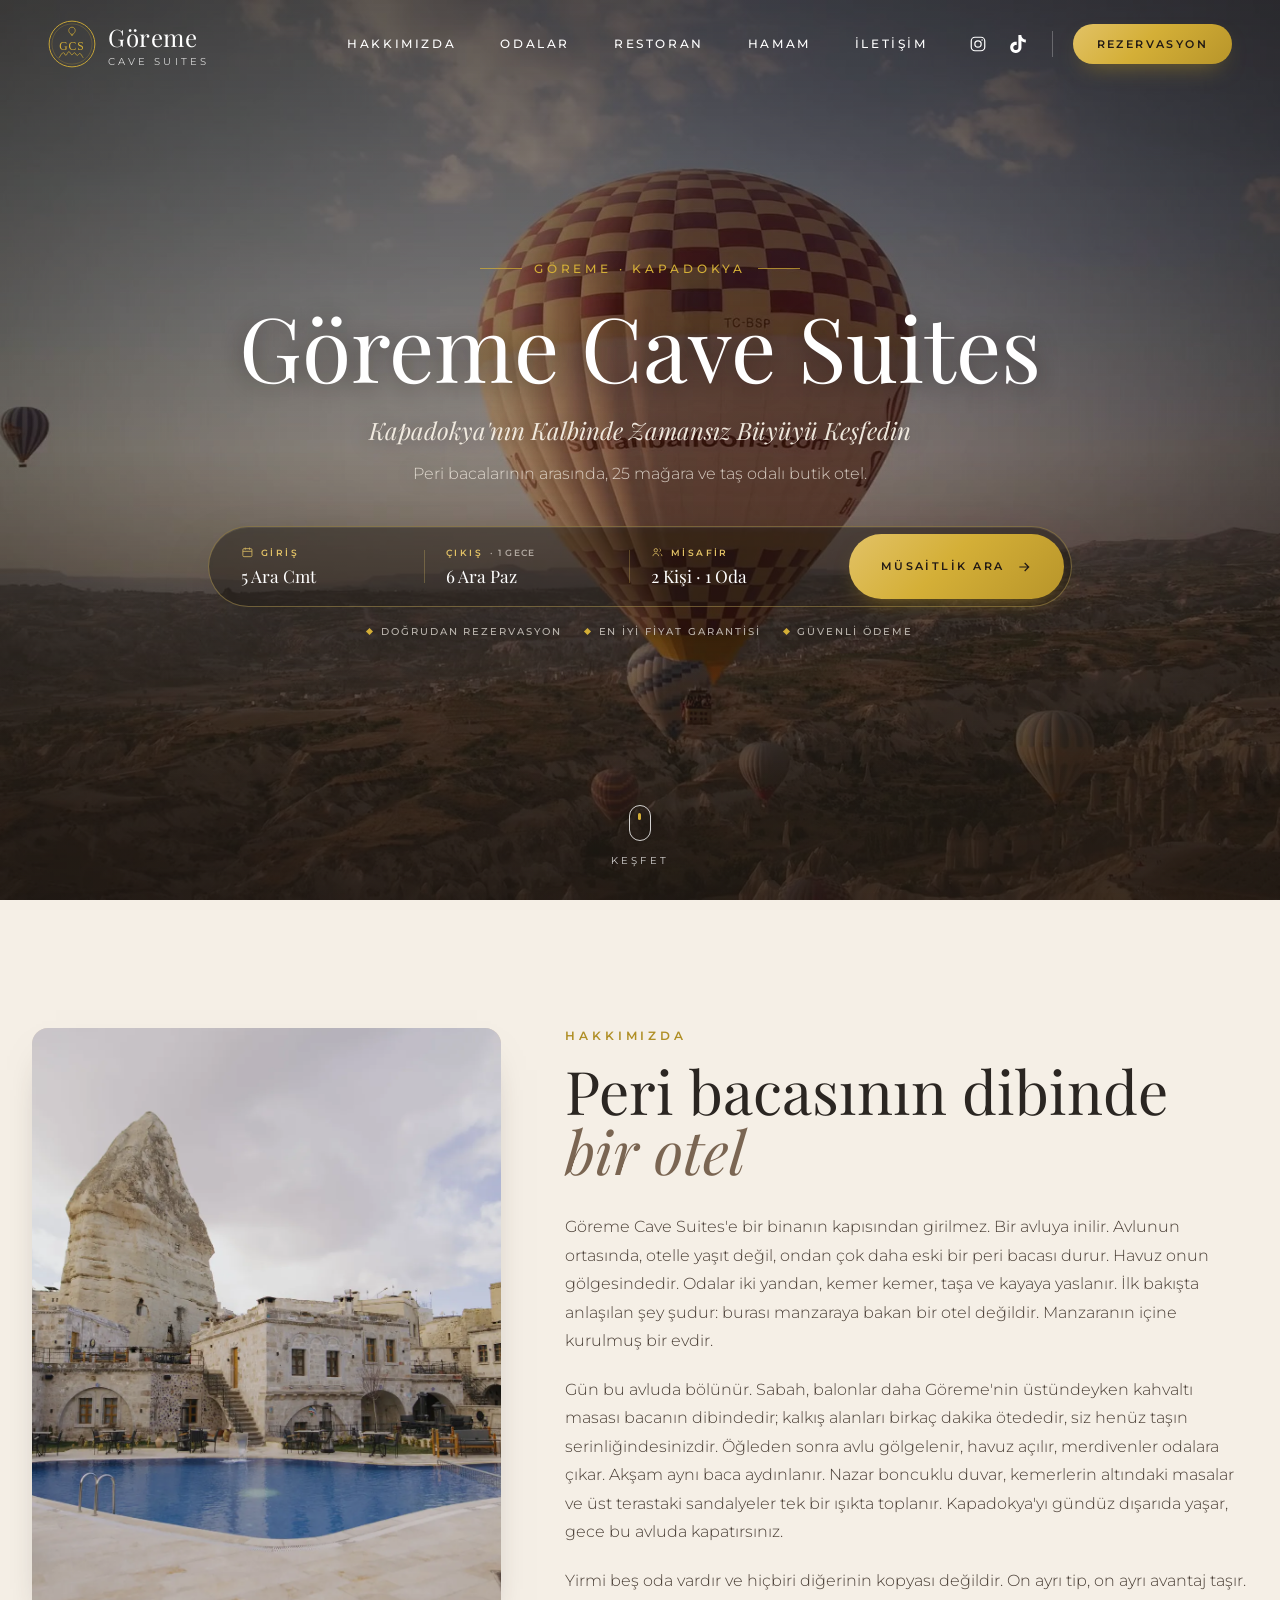
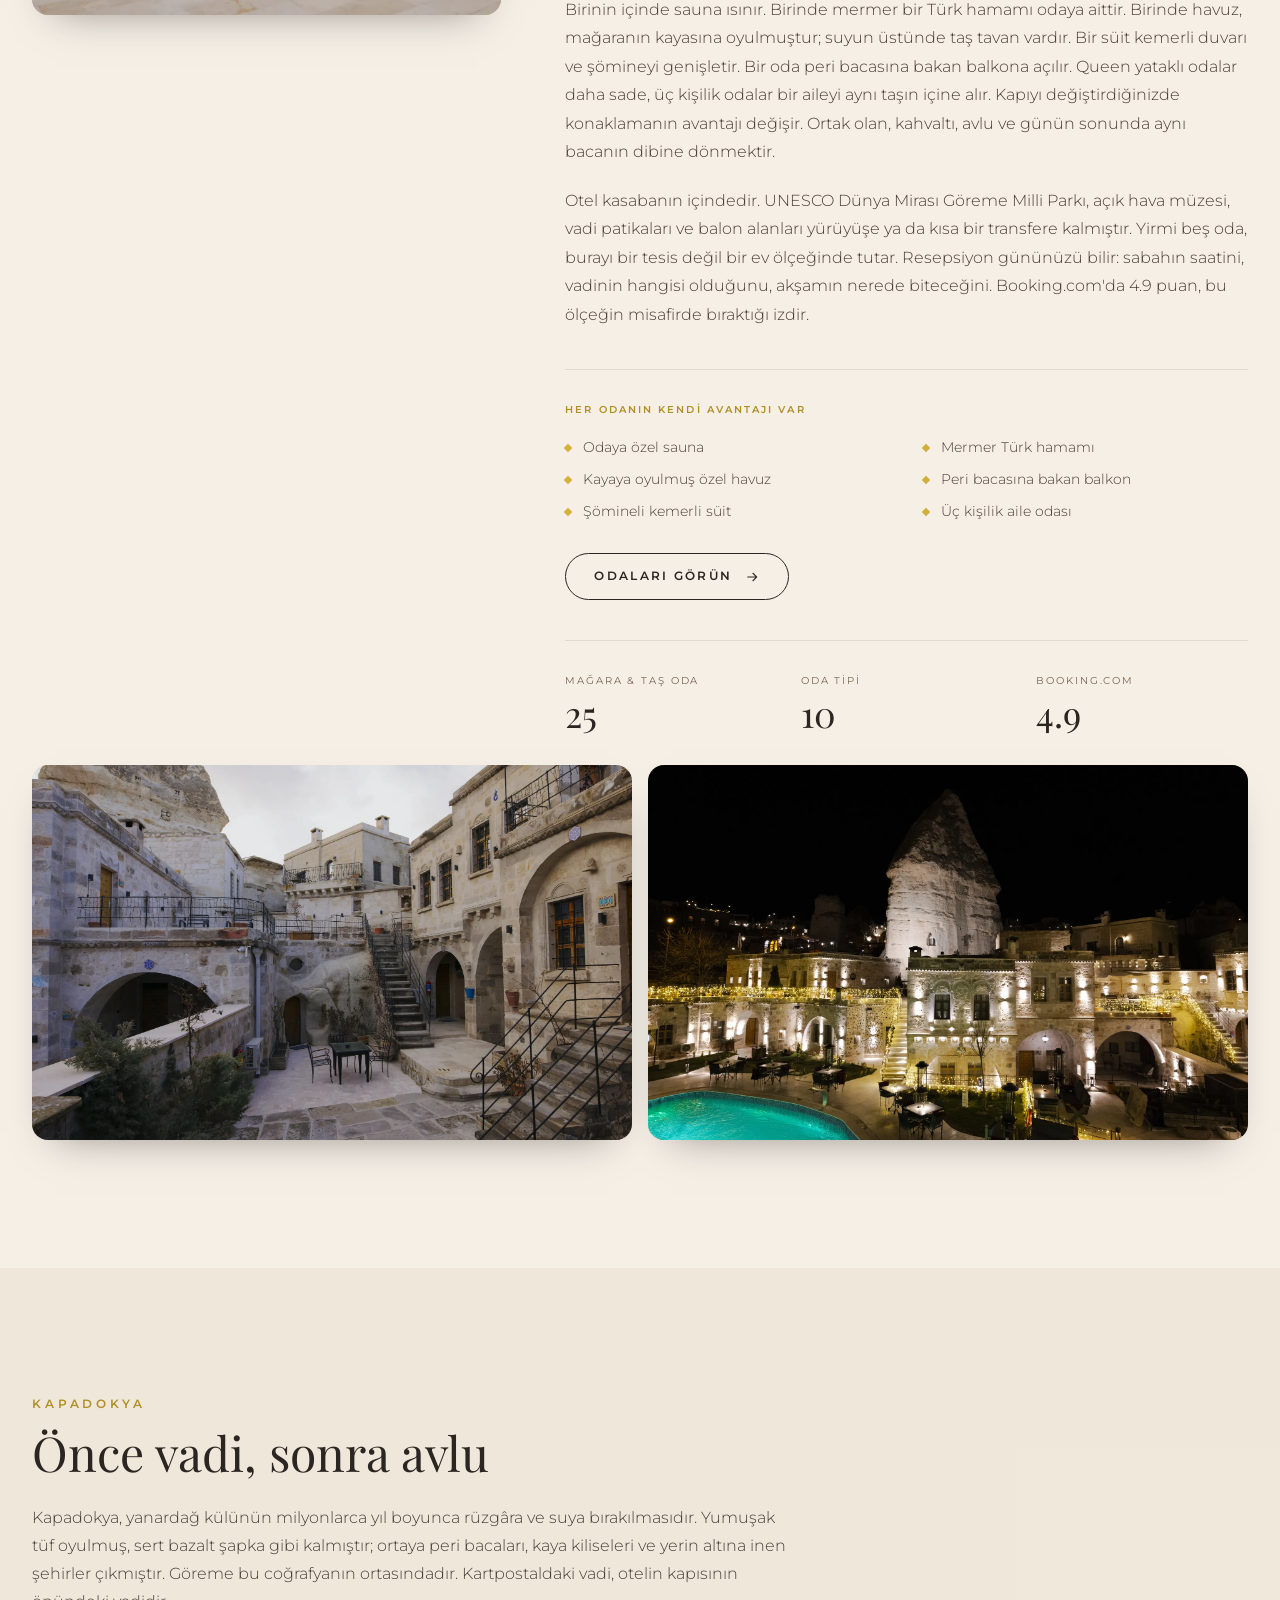
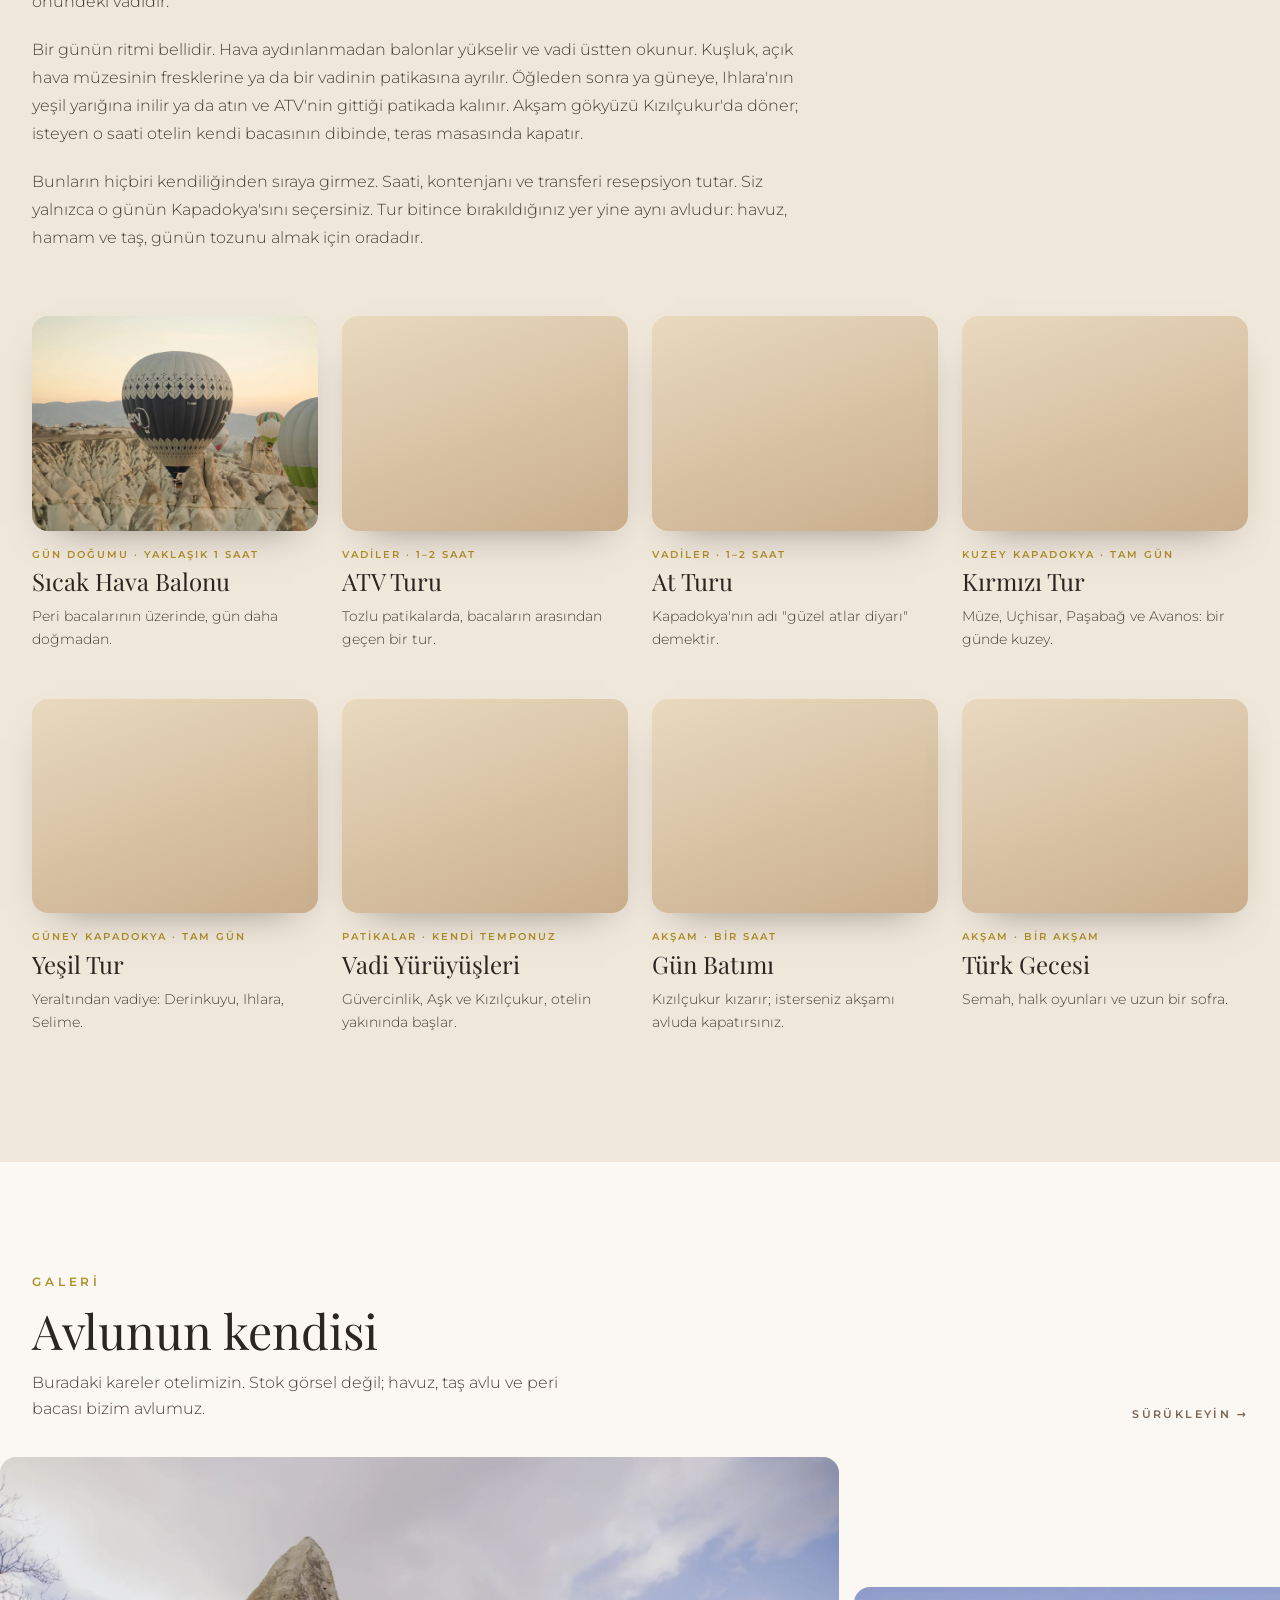
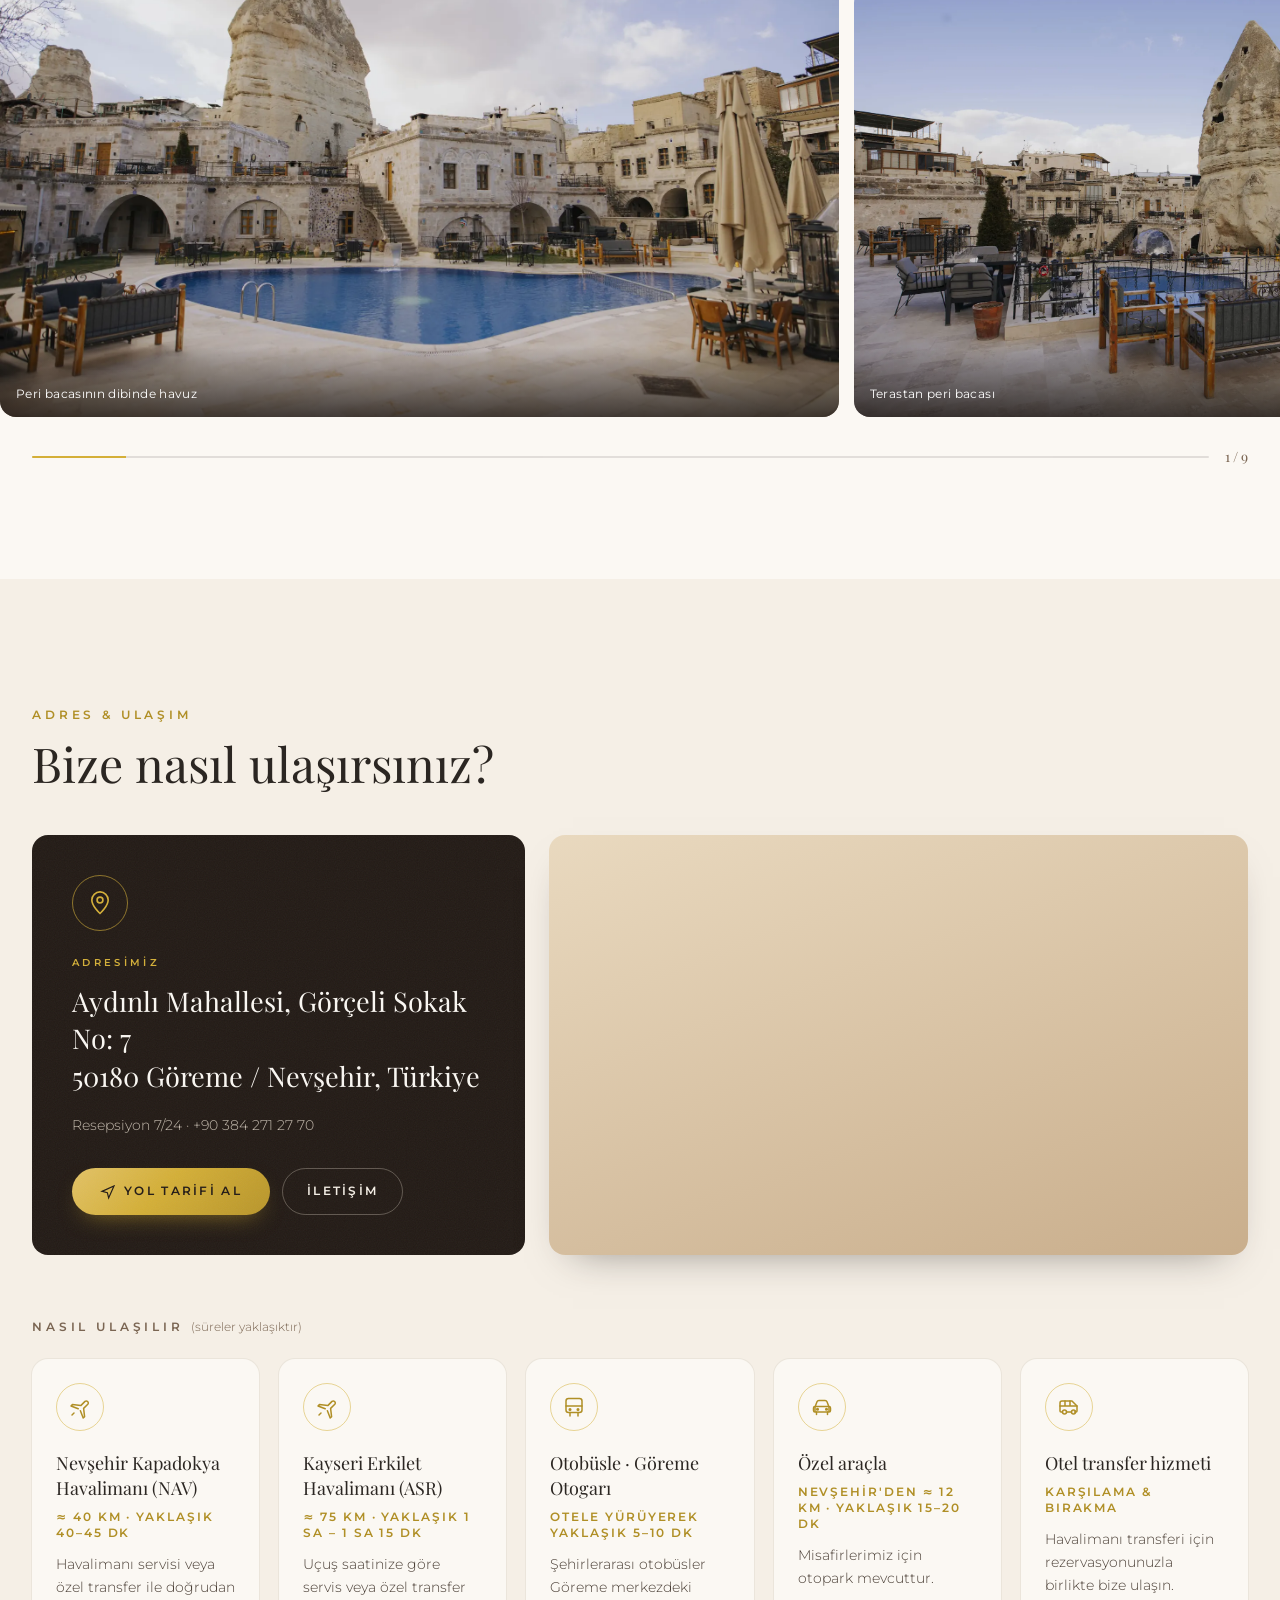
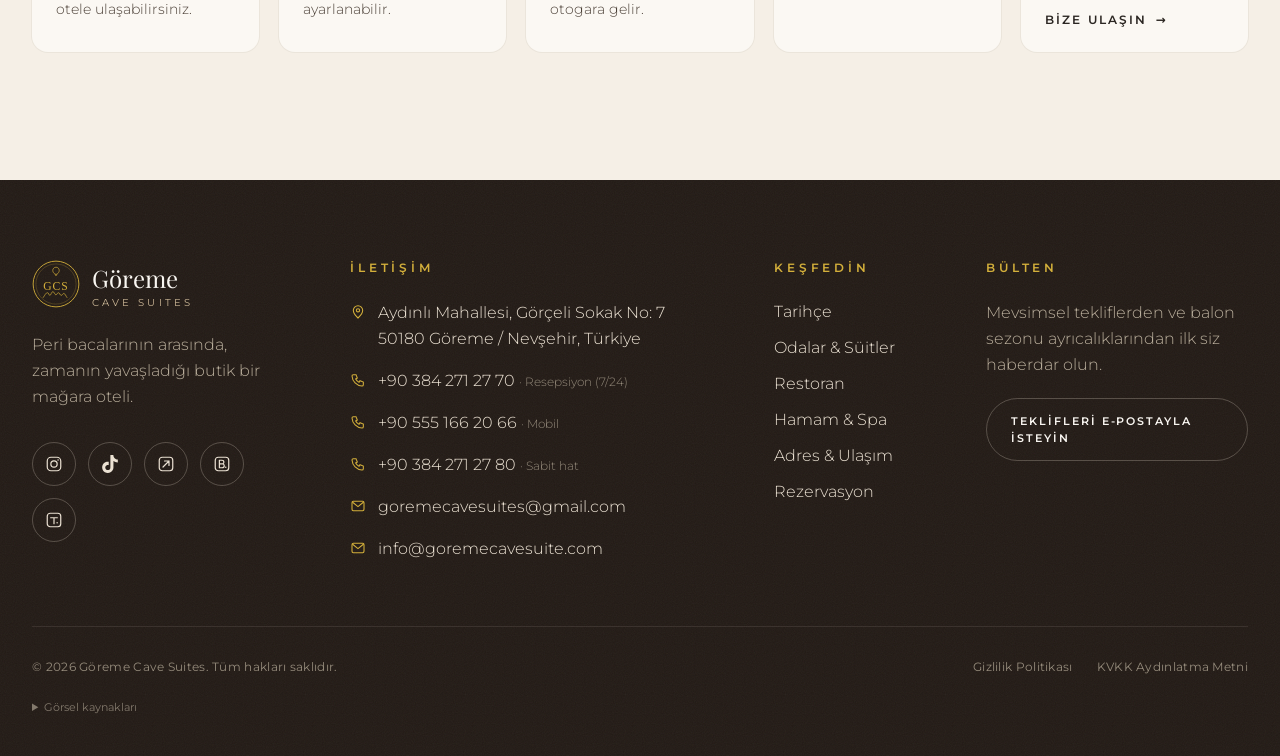
==== commit 210eecce: "Hakkımızda: 3 fotoğraf ve uzun satış metni; Kapadokya yazısı, profesyonel aktivite kareleri, sürükle" ====
--- a/index.html
+++ b/index.html
@@ -229,6 +229,20 @@
   'dis-gece-teras':             'img/foto/dis-gece-teras.webp',
   'dis-gece-havuz':             'img/foto/dis-gece-havuz.webp',
   'dis-havuz':                  'img/foto/dis-havuz.webp',
+  'dis-teras':                  'img/foto/dis-teras.webp',
+  'dis-gece-nazar':             'img/foto/dis-gece-nazar.webp',
+  'dis-gece-ust':               'img/foto/dis-gece-ust.webp',
+  'act-balon':                  'img/foto/act-balon.webp',
+  'act-balon-2':                'img/foto/act-balon-2.webp',
+  'act-gunbatimi':              'img/foto/act-gunbatimi.webp',
+  'act-atv':                    'img/foto/act-atv.webp',
+  'act-at':                     'img/foto/act-at.webp',
+  'act-kirmizi':                'img/foto/act-kirmizi.webp',
+  'act-kirmizi-2':              'img/foto/act-kirmizi-2.webp',
+  'act-yesil':                  'img/foto/act-yesil.webp',
+  'act-vadi':                   'img/foto/act-vadi.webp',
+  'act-vadi-2':                 'img/foto/act-vadi-2.webp',
+  'act-halk':                   'img/foto/act-halk.webp',
   /* --- Wikimedia Commons (CC BY / CC BY-SA; atıf footer'da) --- */
   'aktivite-atv':               'img/foto/aktivite-atv.webp',
   'aktivite-at-turu':           'img/foto/aktivite-at-turu.webp',
@@ -308,12 +322,15 @@
 
   /* ---------- Ana sayfa galerisi ---------- */
   HOME_GALLERY: [
-    { src: 'dis-avlu-gunduz', alt: 'Peri bacasının dibinde otelin avlusu ve havuzu' },
-    { src: 'dis-tas-avlu', alt: 'Kemerli taş avlu ve peri bacasına çıkan merdiven' },
-    { src: 'dis-avlu-genis', alt: 'Göreme\'nin içinde, peri bacasıyla iç içe otel' },
-    { src: 'dis-havuz', alt: 'Taş kemerlerin önünde mavi havuz' },
-    { src: 'dis-gece-teras', alt: 'Gece ışıklarında avlu terası' },
-    { src: 'dis-gece-havuz', alt: 'Gece aydınlatılmış peri bacası ve havuz' }
+    { src: 'dis-avlu-gunduz', alt: 'Peri bacasının dibinde havuz' },
+    { src: 'dis-teras', alt: 'Terastan peri bacası' },
+    { src: 'dis-tas-avlu', alt: 'Kemerli taş avlu' },
+    { src: 'dis-avlu-genis', alt: 'Kasabanın içinde otel' },
+    { src: 'dis-havuz', alt: 'Kemerlerin önünde havuz' },
+    { src: 'dis-gece-ust', alt: 'Gece, üst teras' },
+    { src: 'dis-gece-nazar', alt: 'Nazar boncuklu taş duvar' },
+    { src: 'dis-gece-teras', alt: 'Işıklar altında avlu' },
+    { src: 'dis-gece-havuz', alt: 'Gece aydınlatılmış peri bacası' }
   ],
 
   /* ---------- Aktiviteler ----------
@@ -322,11 +339,11 @@
      Saat ve ücret sayfada yazılmaz; rezervasyon resepsiyondan. */
   ACTIVITIES: [
     { slug: 'balon', title: 'Sıcak Hava Balonu', kicker: 'Gün doğumu', time: 'Yaklaşık 1 saat',
-      img: 'hero-balon-1',
+      img: 'act-balon',
       images: [
-        { src: 'hero-balon-1', alt: 'Peri bacaları üzerinde gün doğumunda sıcak hava balonları' },
-        { src: 'hero-balon-2', alt: 'Vadi üzerinde alçaktan geçen bir balon' },
-        { src: 'hero-balon-3', alt: 'Gün batımına yakın gökyüzünde balonlar' }
+        { src: 'act-balon', alt: 'Gün doğumunda peri bacalarının üzerinde sıcak hava balonları' },
+        { src: 'act-balon-2', alt: 'Vadiye inen renkli bir balon' },
+        { src: 'act-gunbatimi', alt: 'Vadinin üstünde gün doğumu çizgisi' }
       ],
       hotel: { src: 'dis-avlu-gunduz', alt: 'Otelin avlusu ve peri bacası' },
       lead: 'Peri bacalarının üzerinde, gün daha doğmadan.',
@@ -336,8 +353,8 @@
       ],
       privilege: 'Rezervasyonu, kalkış saatini ve otelden transferi resepsiyon ayarlar. Dönüşte aynı avluya, peri bacasının dibine bırakılırsınız.' },
     { slug: 'atv', title: 'ATV Turu', kicker: 'Vadiler', time: '1–2 saat',
-      img: 'aktivite-atv', pos: 'center 82%',
-      images: [ { src: 'aktivite-atv', alt: 'Peri bacaları arasında ATV turu' } ],
+      img: 'act-atv',
+      images: [ { src: 'act-atv', alt: 'Kayaya oyulmuş bir yapının önünden geçen ATV' } ],
       hotel: { src: 'dis-avlu-genis', alt: 'Göreme\'nin içinde otelin avlusu' },
       lead: 'Tozlu patikalarda, bacaların arasından geçen bir tur.',
       body: [
@@ -346,8 +363,8 @@
       ],
       privilege: 'Saati ve buluşma noktasını resepsiyon gününüze göre ayarlar. Tur bittiğinde otelin önündesiniz; havuz ve hamam hemen avludadır.' },
     { slug: 'at', title: 'At Turu', kicker: 'Vadiler', time: '1–2 saat',
-      img: 'aktivite-at-turu',
-      images: [ { src: 'aktivite-at-turu', alt: 'Vadide at sırtında gezi' } ],
+      img: 'act-at',
+      images: [ { src: 'act-at', alt: 'Peri bacalarının önünde atlar' } ],
       hotel: { src: 'dis-tas-avlu', alt: 'Taş avlu ve merdivenler' },
       lead: 'Kapadokya\'nın adı "güzel atlar diyarı" demektir.',
       body: [
@@ -356,8 +373,11 @@
       ],
       privilege: 'Resepsiyon turu deneyiminize göre seçer ve sizi buluşma noktasına bırakır. Dönüş, yine otelin avlusunadır.' },
     { slug: 'kirmizi', title: 'Kırmızı Tur', kicker: 'Kuzey Kapadokya', time: 'Tam gün',
-      img: 'aktivite-kirmizi-tur',
-      images: [ { src: 'aktivite-kirmizi-tur', alt: 'Kızıl kaya oluşumları arasında vadi' } ],
+      img: 'act-kirmizi',
+      images: [
+        { src: 'act-kirmizi', alt: 'Kaya kilisesinin freskli tavanı' },
+        { src: 'act-kirmizi-2', alt: 'Kayaya oyulmuş eski bir yerleşim' }
+      ],
       hotel: { src: 'dis-havuz', alt: 'Taş kemerlerin önünde otelin havuzu' },
       lead: 'Müze, Uçhisar, Paşabağ ve Avanos: bir günde kuzey.',
       body: [
@@ -366,8 +386,8 @@
       ],
       privilege: 'Sabah otelden alınırsınız, akşam avluya bırakılırsınız. Saati ve kontenjanı resepsiyon tutar; siz yalnızca çantanızı hazırlarsınız.' },
     { slug: 'yesil', title: 'Yeşil Tur', kicker: 'Güney Kapadokya', time: 'Tam gün',
-      img: 'aktivite-yesil-tur',
-      images: [ { src: 'aktivite-yesil-tur', alt: 'Ihlara Vadisi\'nin yeşil yatağı' } ],
+      img: 'act-yesil',
+      images: [ { src: 'act-yesil', alt: 'Yeşil bir kanyonun dik duvarları' } ],
       hotel: { src: 'dis-gece-havuz', alt: 'Gece aydınlatılmış peri bacası ve havuz' },
       lead: 'Yeraltından vadiye: Derinkuyu, Ihlara, Selime.',
       body: [
@@ -376,8 +396,11 @@
       ],
       privilege: 'Tam gün dışarıda geçtiği için resepsiyon sabah saatini ve dönüşü netleştirir. Akşam hamam ve avlu, günün tozunu almak içindir.' },
     { slug: 'vadi', title: 'Vadi Yürüyüşleri', kicker: 'Patikalar', time: 'Kendi temponuz',
-      img: 'aktivite-vadi-yuruyusu',
-      images: [ { src: 'aktivite-vadi-yuruyusu', alt: 'Aşk Vadisi\'nin uzun peri bacaları' } ],
+      img: 'act-vadi',
+      images: [
+        { src: 'act-vadi', alt: 'Peri bacaları arasında yürüyen iki kişi' },
+        { src: 'act-vadi-2', alt: 'Patikaların sardığı peri bacaları' }
+      ],
       hotel: { src: 'dis-avlu-genis', alt: 'Otelin Göreme içindeki konumu' },
       lead: 'Güvercinlik, Aşk ve Kızılçukur, otelin yakınında başlar.',
       body: [
@@ -386,9 +409,9 @@
       ],
       privilege: 'Otel patikaların başladığı kasabada. Resepsiyon gününüze, ayakkabınıza ve gün batımına göre hangi vadinin uygun olduğunu söyler.' },
     { slug: 'gunbatimi', title: 'Gün Batımı', kicker: 'Akşam', time: 'Bir saat',
-      img: 'aktivite-gun-batimi',
+      img: 'act-gunbatimi',
       images: [
-        { src: 'aktivite-gun-batimi', alt: 'Gün batımında kızıla dönen kaya' },
+        { src: 'act-gunbatimi', alt: 'Gün doğumuna dönen gökyüzünde bir dizi balon' },
         { src: 'dis-gece-teras', alt: 'Akşam ışıklarında otelin terası' }
       ],
       hotel: { src: 'dis-gece-teras', alt: 'Işıklandırılmış avlu terası' },
@@ -399,8 +422,8 @@
       ],
       privilege: 'Seyir noktasına gidişi resepsiyon ayarlar. Gitmek istemezseniz gün, otelin kendi bacasının dibinde, teras masasında biter.' },
     { slug: 'turk-gecesi', title: 'Türk Gecesi', kicker: 'Akşam', time: 'Bir akşam',
-      img: 'aktivite-turk-gecesi',
-      images: [ { src: 'aktivite-turk-gecesi', alt: 'Halk dansları gösterisi' } ],
+      img: 'act-halk',
+      images: [ { src: 'act-halk', alt: 'Geleneksel kıyafetle halk oyunu' } ],
       hotel: { src: 'dis-gece-havuz', alt: 'Gece otelin avlusu' },
       lead: 'Semah, halk oyunları ve uzun bir sofra.',
       body: [
@@ -586,7 +609,7 @@
   /* ---------- Görsel kaynakları (lisans gereği footer'da listelenir) ---------- */
   CREDITS: [
     ['Otel fotoğrafları', 'goremecavesuites.com', 'https://www.goremecavesuites.com/'],
-    ['Giriş videoları: Kapadokya, balon, köz ve mangal çekimleri', 'Pexels', 'https://www.pexels.com/license/'],
+    ['Giriş videoları ve aktivite fotoğrafları', 'Pexels', 'https://www.pexels.com/license/'],
     ['Giriş videoları: balon ateşi, köz ve kebap çekimleri', 'Pixabay', 'https://pixabay.com/service/license-summary/'],
     ['ATV turu: Zeynepunuvar, CC BY 4.0', 'Wikimedia Commons', 'https://commons.wikimedia.org/wiki/File:Atv_tour_in_Cappadocia.jpg'],
     ['At turu: Birol Kirac, CC BY-SA 4.0', 'Wikimedia Commons', 'https://commons.wikimedia.org/wiki/File:G%C3%B6reme_-_Cappadocia-7.jpg'],
@@ -662,7 +685,7 @@
        Yeni Tailwind sınıfı eklenirse css/site.css yeniden derlenmelidir (KURULUM.md). -->
   <link rel="preload" href="fonts/montserrat-normal-latin-1.woff2" as="font" type="font/woff2" crossorigin />
   <link rel="preload" href="fonts/playfair-display-normal-latin-5.woff2" as="font" type="font/woff2" crossorigin />
-  <link rel="stylesheet" href="css/site.css?v=8" />
+  <link rel="stylesheet" href="css/site.css?v=9" />
 
   <style>
 /* =====================================================================
@@ -787,6 +810,19 @@
 }
 @media (max-width: 767px) and (max-height: 760px) { .hero-sub-optional { display: none; } }
 @media (max-width: 767px), (max-height: 700px) { .hero-scroll-cue { display: none; } }
+/* Galeri: yatay sürüklenen film şeridi. Izgara değil; kareler farklı boyda, fareyle çekilir. */
+.reel { position: relative; display: flex; align-items: flex-end; gap: .9rem; overflow-x: auto; scroll-snap-type: x mandatory; padding: 2.2rem max(1.25rem, calc((100% - 80rem) / 2)) .4rem; cursor: grab; scrollbar-width: none; -webkit-overflow-scrolling: touch; }
+.reel::-webkit-scrollbar { display: none; }
+.reel.is-drag { cursor: grabbing; scroll-snap-type: none; user-select: none; }
+.reel-card { position: relative; flex: 0 0 auto; height: min(68vh, 560px); scroll-snap-align: start; border: 0; padding: 0; border-radius: 1rem; overflow: hidden; background: #E9D9BF; color: inherit; }
+.reel-card:nth-child(3n+2) { height: min(52vh, 430px); }
+.reel-card img { height: 100%; width: auto; max-width: none; display: block; pointer-events: none; }
+.reel-cap { position: absolute; left: 0; right: 0; bottom: 0; padding: 2.4rem 1rem .85rem; color: #fff; font-size: .75rem; letter-spacing: .03em; text-align: left; background: linear-gradient(transparent, rgba(26, 20, 16, .75)); }
+.reel-track { position: relative; height: 2px; flex: 1; background: rgba(43, 38, 34, .12); border-radius: 2px; overflow: hidden; }
+#reelBar { position: absolute; inset: 0 auto 0 0; width: 8%; background: #D4AF37; }
+@media (max-width: 640px) {
+  .reel-card, .reel-card:nth-child(3n+2) { height: 48vh; }
+}
 .kenburns { animation: kenburns 22s ease-out forwards; transform-origin: 55% 45%; }
 @keyframes kenburns { from { transform: scale(1.12); } to { transform: scale(1); } }
 .scroll-cue { width: 22px; height: 36px; border: 1.5px solid rgba(255, 255, 255, .8); border-radius: 12px; position: relative; }
@@ -1255,66 +1291,81 @@
       <button id="videoToggle" type="button" class="absolute bottom-8 right-5 sm:right-8 z-10 h-11 w-11 rounded-full border border-white/50 bg-cocoa-900/30 backdrop-blur flex items-center justify-center text-white hover:bg-gold hover:border-gold hover:text-ink transition-colors" aria-label="Videoyu duraklat" aria-pressed="false"></button>
     </section>
 
-    <!-- ============ HAKKIMIZDA ============ -->
+    <!-- ============ HAKKIMIZDA: en fazla 3 fotoğraf ============ -->
     <section id="tarihce" class="relative py-24 sm:py-32 bg-sand-100" aria-labelledby="tarihce-title">
       <div class="mx-auto max-w-7xl px-6 sm:px-8">
-        <div class="grid gap-10 lg:grid-cols-12 lg:items-center lg:gap-14">
-          <div class="lg:col-span-7 grid grid-cols-6 gap-3 sm:gap-4">
-            <div class="col-span-6 media aspect-[16/10]">
-              <img data-img="dis-avlu-gunduz" alt="Peri bacasının dibinde otelin avlusu ve havuzu" loading="lazy" onerror="imgFallback(this)" />
-            </div>
-            <div class="col-span-6 media aspect-[4/3] sm:col-span-4">
-              <img data-img="dis-tas-avlu" alt="Kemerli taş avlu ve peri bacasına çıkan merdiven" loading="lazy" onerror="imgFallback(this)" />
-            </div>
-            <div class="col-span-6 media aspect-[16/10] sm:col-span-2 sm:aspect-[4/3]">
-              <img data-img="dis-gece-havuz" alt="Gece ışıklarında havuz ve peri bacası" loading="lazy" onerror="imgFallback(this)" />
+        <div class="grid items-start gap-12 lg:grid-cols-12 lg:gap-16">
+          <div class="lg:sticky lg:top-28 lg:col-span-5">
+            <div class="media aspect-[4/5]">
+              <img data-img="dis-avlu-gunduz" alt="Peri bacasının dibinde otelin havuzu ve avlusu" loading="lazy" onerror="imgFallback(this)" />
             </div>
           </div>
-          <div class="lg:col-span-5">
-            <p class="reveal text-xs uppercase tracking-widest2 text-gold-dark font-semibold">Hakkımızda</p>
-            <h2 id="tarihce-title" class="reveal mt-4 font-serif text-4xl sm:text-5xl leading-[1.12] text-ink" style="--d:.08s">Peri bacasının <em class="text-stone-600">dibinde</em></h2>
-            <div class="reveal mt-7 space-y-5 text-ink-soft font-light leading-relaxed" style="--d:.16s">
-              <p>Göreme Cave Suites, kasabanın içinde, bir peri bacasının etrafında kurulmuş taş bir avludur. Havuz, kemerli odalar ve akşam ışıkları aynı avluda buluşur.</p>
-              <p>Yirmi beş mağara ve taş oda günü yavaşlatır. Sabah balonlar vadinin üstünde yükselirken siz hâlâ buradasınızdır; akşam aynı bacanın dibinde masaya oturursunuz.</p>
+          <div class="lg:col-span-7">
+            <p class="text-xs font-semibold uppercase tracking-widest2 text-gold-dark">Hakkımızda</p>
+            <h2 id="tarihce-title" class="mt-4 font-serif text-4xl leading-[1.12] text-ink sm:text-5xl lg:text-6xl">Peri bacasının dibinde <em class="text-stone-600">bir otel</em></h2>
+            <div class="mt-8 space-y-5 text-[1.02rem] font-light leading-[1.75] text-ink-soft">
+              <p>Göreme Cave Suites'e bir binanın kapısından girilmez. Bir avluya inilir. Avlunun ortasında, otelle yaşıt değil, ondan çok daha eski bir peri bacası durur. Havuz onun gölgesindedir. Odalar iki yandan, kemer kemer, taşa ve kayaya yaslanır. İlk bakışta anlaşılan şey şudur: burası manzaraya bakan bir otel değildir. Manzaranın içine kurulmuş bir evdir.</p>
+              <p>Gün bu avluda bölünür. Sabah, balonlar daha Göreme'nin üstündeyken kahvaltı masası bacanın dibindedir; kalkış alanları birkaç dakika ötededir, siz henüz taşın serinliğindesinizdir. Öğleden sonra avlu gölgelenir, havuz açılır, merdivenler odalara çıkar. Akşam aynı baca aydınlanır. Nazar boncuklu duvar, kemerlerin altındaki masalar ve üst terastaki sandalyeler tek bir ışıkta toplanır. Kapadokya'yı gündüz dışarıda yaşar, gece bu avluda kapatırsınız.</p>
+              <p>Yirmi beş oda vardır ve hiçbiri diğerinin kopyası değildir. On ayrı tip, on ayrı avantaj taşır. Birinin içinde sauna ısınır. Birinde mermer bir Türk hamamı odaya aittir. Birinde havuz, mağaranın kayasına oyulmuştur; suyun üstünde taş tavan vardır. Bir süit kemerli duvarı ve şömineyi genişletir. Bir oda peri bacasına bakan balkona açılır. Queen yataklı odalar daha sade, üç kişilik odalar bir aileyi aynı taşın içine alır. Kapıyı değiştirdiğinizde konaklamanın avantajı değişir. Ortak olan, kahvaltı, avlu ve günün sonunda aynı bacanın dibine dönmektir.</p>
+              <p>Otel kasabanın içindedir. UNESCO Dünya Mirası Göreme Milli Parkı, açık hava müzesi, vadi patikaları ve balon alanları yürüyüşe ya da kısa bir transfere kalmıştır. Yirmi beş oda, burayı bir tesis değil bir ev ölçeğinde tutar. Resepsiyon gününüzü bilir: sabahın saatini, vadinin hangisi olduğunu, akşamın nerede biteceğini. Booking.com'da 4.9 puan, bu ölçeğin misafirde bıraktığı izdir.</p>
             </div>
-            <dl class="reveal mt-10 grid grid-cols-3 gap-6 border-t border-ink/10 pt-8" style="--d:.24s">
+            <div class="mt-10 border-t border-ink/10 pt-8">
+              <p class="text-[0.65rem] font-semibold uppercase tracking-[0.2em] text-gold-dark">Her odanın kendi avantajı var</p>
+              <ul class="mt-5 grid gap-x-8 gap-y-3 text-sm font-light text-ink-soft sm:grid-cols-2">
+                <li class="flex gap-3"><span class="mt-2 h-1.5 w-1.5 shrink-0 rotate-45 bg-gold" aria-hidden="true"></span>Odaya özel sauna</li>
+                <li class="flex gap-3"><span class="mt-2 h-1.5 w-1.5 shrink-0 rotate-45 bg-gold" aria-hidden="true"></span>Mermer Türk hamamı</li>
+                <li class="flex gap-3"><span class="mt-2 h-1.5 w-1.5 shrink-0 rotate-45 bg-gold" aria-hidden="true"></span>Kayaya oyulmuş özel havuz</li>
+                <li class="flex gap-3"><span class="mt-2 h-1.5 w-1.5 shrink-0 rotate-45 bg-gold" aria-hidden="true"></span>Peri bacasına bakan balkon</li>
+                <li class="flex gap-3"><span class="mt-2 h-1.5 w-1.5 shrink-0 rotate-45 bg-gold" aria-hidden="true"></span>Şömineli kemerli süit</li>
+                <li class="flex gap-3"><span class="mt-2 h-1.5 w-1.5 shrink-0 rotate-45 bg-gold" aria-hidden="true"></span>Üç kişilik aile odası</li>
+              </ul>
+              <a href="#odalar" class="btn-outline mt-8 inline-flex items-center gap-3 rounded-full px-7 py-3.5 text-[0.72rem] font-semibold uppercase tracking-[0.2em] text-ink">Odaları görün
+                <svg class="h-4 w-4" viewBox="0 0 24 24" fill="none" stroke="currentColor" stroke-width="1.6" aria-hidden="true"><path d="M5 12h14M13 6l6 6-6 6" /></svg></a>
+            </div>
+            <dl class="mt-10 grid grid-cols-3 gap-6 border-t border-ink/10 pt-8">
               <div><dt class="text-[0.65rem] uppercase tracking-[0.18em] text-stone-600">Mağara &amp; taş oda</dt><dd class="mt-1 font-serif text-4xl text-ink">25</dd></div>
               <div><dt class="text-[0.65rem] uppercase tracking-[0.18em] text-stone-600">Oda tipi</dt><dd class="mt-1 font-serif text-4xl text-ink">10</dd></div>
-              <div><dt class="text-[0.65rem] uppercase tracking-[0.18em] text-stone-600"><span lang="en">Booking.com</span> puanı</dt><dd class="mt-1 font-serif text-4xl text-ink">4.9</dd></div>
+              <div><dt class="text-[0.65rem] uppercase tracking-[0.18em] text-stone-600"><span lang="en">Booking.com</span></dt><dd class="mt-1 font-serif text-4xl text-ink">4.9</dd></div>
             </dl>
           </div>
         </div>
-        <ul class="mt-4 grid gap-3 sm:mt-5 sm:grid-cols-3 sm:gap-4" aria-label="Otelin avlusu">
-          <li class="media aspect-[4/3]"><img data-img="dis-gece-teras" alt="Gece ışıklarında avlu terası" loading="lazy" onerror="imgFallback(this)" /></li>
-          <li class="media aspect-[4/3]"><img data-img="dis-avlu-genis" alt="Göreme'nin içinde, peri bacasıyla iç içe otel" loading="lazy" onerror="imgFallback(this)" /></li>
-          <li class="media aspect-[4/3]"><img data-img="dis-havuz" alt="Taş kemerlerin önünde mavi havuz" loading="lazy" onerror="imgFallback(this)" /></li>
+        <ul class="mt-8 grid gap-4 sm:grid-cols-2" aria-label="Otelin avlusu">
+          <li class="media aspect-[16/10]"><img data-img="dis-tas-avlu" alt="Kemerli taş avlu ve peri bacasına çıkan merdiven" loading="lazy" onerror="imgFallback(this)" /></li>
+          <li class="media aspect-[16/10]"><img data-img="dis-gece-havuz" alt="Gece aydınlatılmış peri bacası ve havuz" loading="lazy" onerror="imgFallback(this)" /></li>
         </ul>
       </div>
     </section>
 
-    <!-- ============ KONUM VE GALERİ ============ -->
-    <section id="konum" class="py-24 sm:py-32 bg-sand-50" aria-labelledby="konum-title">
+    <!-- ============ KAPADOKYA, SONRA AKTİVİTELER ============ -->
+    <section id="aktiviteler" class="bg-sand-200/60 py-24 sm:py-32" aria-labelledby="aktivite-title">
       <div class="mx-auto max-w-7xl px-6 sm:px-8">
-        <div class="grid gap-8 lg:grid-cols-12 items-end">
-          <div class="lg:col-span-6">
-            <p class="reveal text-xs uppercase tracking-widest2 text-gold-dark font-semibold">Konum &amp; Galeri</p>
-            <h2 id="konum-title" class="reveal mt-4 font-serif text-4xl sm:text-5xl leading-tight text-ink" style="--d:.08s">Göreme, Nevşehir: <em class="text-stone-600">peri bacalarının ortasında</em></h2>
+        <div class="max-w-3xl">
+          <p class="text-xs font-semibold uppercase tracking-widest2 text-gold-dark">Kapadokya</p>
+          <h2 id="aktivite-title" class="mt-4 font-serif text-4xl leading-tight text-ink sm:text-5xl">Önce vadi, sonra avlu</h2>
+          <div class="mt-7 space-y-5 font-light leading-[1.75] text-ink-soft">
+            <p>Kapadokya, yanardağ külünün milyonlarca yıl boyunca rüzgâra ve suya bırakılmasıdır. Yumuşak tüf oyulmuş, sert bazalt şapka gibi kalmıştır; ortaya peri bacaları, kaya kiliseleri ve yerin altına inen şehirler çıkmıştır. Göreme bu coğrafyanın ortasındadır. Kartpostaldaki vadi, otelin kapısının önündeki vadidir.</p>
+            <p>Bir günün ritmi bellidir. Hava aydınlanmadan balonlar yükselir ve vadi üstten okunur. Kuşluk, açık hava müzesinin fresklerine ya da bir vadinin patikasına ayrılır. Öğleden sonra ya güneye, Ihlara'nın yeşil yarığına inilir ya da atın ve ATV'nin gittiği patikada kalınır. Akşam gökyüzü Kızılçukur'da döner; isteyen o saati otelin kendi bacasının dibinde, teras masasında kapatır.</p>
+            <p>Bunların hiçbiri kendiliğinden sıraya girmez. Saati, kontenjanı ve transferi resepsiyon tutar. Siz yalnızca o günün Kapadokya'sını seçersiniz. Tur bitince bırakıldığınız yer yine aynı avludur: havuz, hamam ve taş, günün tozunu almak için oradadır.</p>
           </div>
-          <p class="reveal lg:col-span-5 lg:col-start-8 text-ink-soft font-light leading-relaxed" style="--d:.16s">Göreme'nin kalbinde yer alan otelimiz, eşsiz peri bacalarının nefes kesen manzarasını ve bölgenin en ünlü turistik yerlerine kolay ulaşım imkânı sunar. UNESCO Dünya Mirası Göreme Milli Parkı, balon kalkış alanları ve vadi patikaları birkaç dakika uzağınızda.</p>
         </div>
-        <ul id="homeGallery" class="mt-14 grid grid-cols-2 md:grid-cols-3 lg:grid-cols-4 gap-3 sm:gap-5" aria-label="Fotoğraf galerisi"></ul>
+        <ul id="activities" class="mt-16 grid gap-x-6 gap-y-12 sm:grid-cols-2 lg:grid-cols-4"></ul>
       </div>
     </section>
 
-    <!-- ============ AKTİVİTELER ============ -->
-    <section id="aktiviteler" class="py-24 sm:py-32 bg-sand-200/60" aria-labelledby="aktivite-title">
-      <div class="mx-auto max-w-7xl px-6 sm:px-8">
-        <div class="text-center max-w-2xl mx-auto">
-          <p class="reveal divider-ornament text-xs uppercase tracking-widest2 font-semibold">Kapadokya, otelimizle</p>
-          <h2 id="aktivite-title" class="reveal mt-5 font-serif text-4xl sm:text-5xl text-ink" style="--d:.08s">Vadiden dönünce avlu sizi bekler</h2>
-          <p class="reveal mt-5 text-ink-soft font-light leading-relaxed" style="--d:.16s">Balon, tur, vadi ve akşam programını resepsiyon ayarlar: saati, transferi ve dönüşü. Siz Kapadokya'yı yaşarsınız.</p>
+    <!-- ============ GALERİ: yatay sürüklenen film şeridi ============ -->
+    <section id="galeri" class="overflow-hidden bg-sand-50 py-24 sm:py-28" aria-labelledby="galeri-title">
+      <div class="mx-auto flex max-w-7xl flex-wrap items-end justify-between gap-6 px-6 sm:px-8">
+        <div class="max-w-xl">
+          <p class="text-xs font-semibold uppercase tracking-widest2 text-gold-dark">Galeri</p>
+          <h2 id="galeri-title" class="mt-4 font-serif text-4xl text-ink sm:text-5xl">Avlunun kendisi</h2>
+          <p class="mt-4 font-light leading-relaxed text-ink-soft">Buradaki kareler otelimizin. Stok görsel değil; havuz, taş avlu ve peri bacası bizim avlumuz.</p>
         </div>
-        <ul id="activities" class="mt-14 grid gap-x-6 gap-y-12 sm:grid-cols-2 lg:grid-cols-4"></ul>
+        <p id="reelHint" class="text-[0.68rem] font-semibold uppercase tracking-[0.22em] text-stone-600">Sürükleyin <span aria-hidden="true">→</span></p>
+      </div>
+      <div id="homeReel" class="reel" tabindex="0" role="region" aria-label="Otel fotoğrafları. Yatay sürükleyin ya da ok tuşlarını kullanın."></div>
+      <div class="mx-auto mt-6 flex max-w-7xl items-center gap-4 px-6 sm:px-8">
+        <div class="reel-track" aria-hidden="true"><span id="reelBar"></span></div>
+        <p id="reelCount" class="shrink-0 font-serif text-sm tabular-nums text-stone-600">1 / 9</p>
       </div>
     </section>
 
@@ -2088,7 +2139,63 @@
     if (mainPhone) { el.href = 'tel:' + mainPhone.tel; el.textContent = mainPhone.display; } else { el.style.display = 'none'; }
   });
 
-  renderGallery($('#homeGallery'), K.HOME_GALLERY);
+  /* Ana sayfa galerisi: ızgara değil, sürüklenen şerit. */
+  (function () {
+    var el = $('#homeReel');
+    var items = K.HOME_GALLERY;
+    if (!el || !items || !items.length) return;
+    el.innerHTML = items.map(function (it, i) {
+      return '<button type="button" class="reel-card" data-lb-index="' + i + '" aria-label="Büyüt: ' + esc(it.alt) + '">' +
+        imgTag(it.src, it.alt) + '<span class="reel-cap">' + esc(it.alt) + '</span></button>';
+    }).join('');
+    var bar = $('#reelBar'), count = $('#reelCount'), hint = $('#reelHint');
+    var dragging = false, moved = false, startX = 0, startLeft = 0;
+    function sync() {
+      var max = el.scrollWidth - el.clientWidth;
+      var p = max > 0 ? el.scrollLeft / max : 1;
+      if (bar) bar.style.width = Math.max(8, p * 100) + '%';
+      var i = 0, mark = el.scrollLeft + 48;
+      $$('.reel-card', el).forEach(function (c, n) { if (c.offsetLeft <= mark) i = n; });
+      if (count) count.textContent = (i + 1) + ' / ' + items.length;
+    }
+    el.addEventListener('scroll', sync, { passive: true });
+    el.addEventListener('wheel', function (e) {
+      var max = el.scrollWidth - el.clientWidth;
+      if (max <= 8 || Math.abs(e.deltaY) <= Math.abs(e.deltaX)) return;
+      if ((e.deltaY > 0 && el.scrollLeft >= max - 2) || (e.deltaY < 0 && el.scrollLeft <= 0)) return;
+      el.scrollLeft += e.deltaY;
+      e.preventDefault();
+      if (hint) hint.style.opacity = '0';
+    }, { passive: false });
+    el.addEventListener('pointerdown', function (e) {
+      if (e.pointerType === 'touch' || e.button !== 0) return;
+      dragging = true; moved = false; startX = e.clientX; startLeft = el.scrollLeft;
+      el.classList.add('is-drag');
+      try { el.setPointerCapture(e.pointerId); } catch (err) {}
+    });
+    el.addEventListener('pointermove', function (e) {
+      if (!dragging) return;
+      var dx = e.clientX - startX;
+      if (Math.abs(dx) > 8) moved = true;
+      el.scrollLeft = startLeft - dx;
+    });
+    function endDrag() { dragging = false; el.classList.remove('is-drag'); }
+    el.addEventListener('pointerup', endDrag);
+    el.addEventListener('pointercancel', endDrag);
+    el.addEventListener('click', function (e) {
+      if (moved) { moved = false; e.preventDefault(); e.stopPropagation(); return; }
+      var b = e.target.closest('[data-lb-index]');
+      if (!b) return;
+      if (hint) hint.style.opacity = '0';
+      openLightbox(items, +b.getAttribute('data-lb-index'), b);
+    });
+    el.addEventListener('keydown', function (e) {
+      var step = el.clientWidth * 0.62;
+      if (e.key === 'ArrowRight') { el.scrollBy({ left: step, behavior: reduceMotion ? 'instant' : 'smooth' }); e.preventDefault(); }
+      if (e.key === 'ArrowLeft') { el.scrollBy({ left: -step, behavior: reduceMotion ? 'instant' : 'smooth' }); e.preventDefault(); }
+    });
+    sync();
+  })();
 
   var actEl = $('#activities');
   if (actEl && K.ACTIVITIES) {
--- a/css/site.css
+++ b/css/site.css
@@ -1,3 +1,3 @@
 ﻿@font-face{font-family:Montserrat;font-style:normal;font-weight:300;font-display:swap;src:url(../fonts/montserrat-normal-latin-ext-0.woff2) format("woff2");unicode-range:u+0100-02ba,u+02bd-02c5,u+02c7-02cc,u+02ce-02d7,u+02dd-02ff,u+0304,u+0308,u+0329,u+1d00-1dbf,u+1e00-1e9f,u+1ef2-1eff,u+2020,u+20a0-20ab,u+20ad-20c4,u+2113,u+2c60-2c7f,u+a720-a7ff}@font-face{font-family:Montserrat;font-style:normal;font-weight:300;font-display:swap;src:url(../fonts/montserrat-normal-latin-1.woff2) format("woff2");unicode-range:u+00??,u+0131,u+0152-0153,u+02bb-02bc,u+02c6,u+02da,u+02dc,u+0304,u+0308,u+0329,u+2000-206f,u+20ac,u+2122,u+2191,u+2193,u+2212,u+2215,u+feff,u+fffd}@font-face{font-family:Montserrat;font-style:normal;font-weight:400;font-display:swap;src:url(../fonts/montserrat-normal-latin-ext-0.woff2) format("woff2");unicode-range:u+0100-02ba,u+02bd-02c5,u+02c7-02cc,u+02ce-02d7,u+02dd-02ff,u+0304,u+0308,u+0329,u+1d00-1dbf,u+1e00-1e9f,u+1ef2-1eff,u+2020,u+20a0-20ab,u+20ad-20c4,u+2113,u+2c60-2c7f,u+a720-a7ff}@font-face{font-family:Montserrat;font-style:normal;font-weight:400;font-display:swap;src:url(../fonts/montserrat-normal-latin-1.woff2) format("woff2");unicode-range:u+00??,u+0131,u+0152-0153,u+02bb-02bc,u+02c6,u+02da,u+02dc,u+0304,u+0308,u+0329,u+2000-206f,u+20ac,u+2122,u+2191,u+2193,u+2212,u+2215,u+feff,u+fffd}@font-face{font-family:Montserrat;font-style:normal;font-weight:500;font-display:swap;src:url(../fonts/montserrat-normal-latin-ext-0.woff2) format("woff2");unicode-range:u+0100-02ba,u+02bd-02c5,u+02c7-02cc,u+02ce-02d7,u+02dd-02ff,u+0304,u+0308,u+0329,u+1d00-1dbf,u+1e00-1e9f,u+1ef2-1eff,u+2020,u+20a0-20ab,u+20ad-20c4,u+2113,u+2c60-2c7f,u+a720-a7ff}@font-face{font-family:Montserrat;font-style:normal;font-weight:500;font-display:swap;src:url(../fonts/montserrat-normal-latin-1.woff2) format("woff2");unicode-range:u+00??,u+0131,u+0152-0153,u+02bb-02bc,u+02c6,u+02da,u+02dc,u+0304,u+0308,u+0329,u+2000-206f,u+20ac,u+2122,u+2191,u+2193,u+2212,u+2215,u+feff,u+fffd}@font-face{font-family:Montserrat;font-style:normal;font-weight:600;font-display:swap;src:url(../fonts/montserrat-normal-latin-ext-0.woff2) format("woff2");unicode-range:u+0100-02ba,u+02bd-02c5,u+02c7-02cc,u+02ce-02d7,u+02dd-02ff,u+0304,u+0308,u+0329,u+1d00-1dbf,u+1e00-1e9f,u+1ef2-1eff,u+2020,u+20a0-20ab,u+20ad-20c4,u+2113,u+2c60-2c7f,u+a720-a7ff}@font-face{font-family:Montserrat;font-style:normal;font-weight:600;font-display:swap;src:url(../fonts/montserrat-normal-latin-1.woff2) format("woff2");unicode-range:u+00??,u+0131,u+0152-0153,u+02bb-02bc,u+02c6,u+02da,u+02dc,u+0304,u+0308,u+0329,u+2000-206f,u+20ac,u+2122,u+2191,u+2193,u+2212,u+2215,u+feff,u+fffd}@font-face{font-family:Playfair Display;font-style:italic;font-weight:400;font-display:swap;src:url(../fonts/playfair-display-italic-latin-ext-2.woff2) format("woff2");unicode-range:u+0100-02ba,u+02bd-02c5,u+02c7-02cc,u+02ce-02d7,u+02dd-02ff,u+0304,u+0308,u+0329,u+1d00-1dbf,u+1e00-1e9f,u+1ef2-1eff,u+2020,u+20a0-20ab,u+20ad-20c4,u+2113,u+2c60-2c7f,u+a720-a7ff}@font-face{font-family:Playfair Display;font-style:italic;font-weight:400;font-display:swap;src:url(../fonts/playfair-display-italic-latin-3.woff2) format("woff2");unicode-range:u+00??,u+0131,u+0152-0153,u+02bb-02bc,u+02c6,u+02da,u+02dc,u+0304,u+0308,u+0329,u+2000-206f,u+20ac,u+2122,u+2191,u+2193,u+2212,u+2215,u+feff,u+fffd}@font-face{font-family:Playfair Display;font-style:italic;font-weight:500;font-display:swap;src:url(../fonts/playfair-display-italic-latin-ext-2.woff2) format("woff2");unicode-range:u+0100-02ba,u+02bd-02c5,u+02c7-02cc,u+02ce-02d7,u+02dd-02ff,u+0304,u+0308,u+0329,u+1d00-1dbf,u+1e00-1e9f,u+1ef2-1eff,u+2020,u+20a0-20ab,u+20ad-20c4,u+2113,u+2c60-2c7f,u+a720-a7ff}@font-face{font-family:Playfair Display;font-style:italic;font-weight:500;font-display:swap;src:url(../fonts/playfair-display-italic-latin-3.woff2) format("woff2");unicode-range:u+00??,u+0131,u+0152-0153,u+02bb-02bc,u+02c6,u+02da,u+02dc,u+0304,u+0308,u+0329,u+2000-206f,u+20ac,u+2122,u+2191,u+2193,u+2212,u+2215,u+feff,u+fffd}@font-face{font-family:Playfair Display;font-style:normal;font-weight:400;font-display:swap;src:url(../fonts/playfair-display-normal-latin-ext-4.woff2) format("woff2");unicode-range:u+0100-02ba,u+02bd-02c5,u+02c7-02cc,u+02ce-02d7,u+02dd-02ff,u+0304,u+0308,u+0329,u+1d00-1dbf,u+1e00-1e9f,u+1ef2-1eff,u+2020,u+20a0-20ab,u+20ad-20c4,u+2113,u+2c60-2c7f,u+a720-a7ff}@font-face{font-family:Playfair Display;font-style:normal;font-weight:400;font-display:swap;src:url(../fonts/playfair-display-normal-latin-5.woff2) format("woff2");unicode-range:u+00??,u+0131,u+0152-0153,u+02bb-02bc,u+02c6,u+02da,u+02dc,u+0304,u+0308,u+0329,u+2000-206f,u+20ac,u+2122,u+2191,u+2193,u+2212,u+2215,u+feff,u+fffd}@font-face{font-family:Playfair Display;font-style:normal;font-weight:500;font-display:swap;src:url(../fonts/playfair-display-normal-latin-ext-4.woff2) format("woff2");unicode-range:u+0100-02ba,u+02bd-02c5,u+02c7-02cc,u+02ce-02d7,u+02dd-02ff,u+0304,u+0308,u+0329,u+1d00-1dbf,u+1e00-1e9f,u+1ef2-1eff,u+2020,u+20a0-20ab,u+20ad-20c4,u+2113,u+2c60-2c7f,u+a720-a7ff}@font-face{font-family:Playfair Display;font-style:normal;font-weight:500;font-display:swap;src:url(../fonts/playfair-display-normal-latin-5.woff2) format("woff2");unicode-range:u+00??,u+0131,u+0152-0153,u+02bb-02bc,u+02c6,u+02da,u+02dc,u+0304,u+0308,u+0329,u+2000-206f,u+20ac,u+2122,u+2191,u+2193,u+2212,u+2215,u+feff,u+fffd}@font-face{font-family:Playfair Display;font-style:normal;font-weight:600;font-display:swap;src:url(../fonts/playfair-display-normal-latin-ext-4.woff2) format("woff2");unicode-range:u+0100-02ba,u+02bd-02c5,u+02c7-02cc,u+02ce-02d7,u+02dd-02ff,u+0304,u+0308,u+0329,u+1d00-1dbf,u+1e00-1e9f,u+1ef2-1eff,u+2020,u+20a0-20ab,u+20ad-20c4,u+2113,u+2c60-2c7f,u+a720-a7ff}@font-face{font-family:Playfair Display;font-style:normal;font-weight:600;font-display:swap;src:url(../fonts/playfair-display-normal-latin-5.woff2) format("woff2");unicode-range:u+00??,u+0131,u+0152-0153,u+02bb-02bc,u+02c6,u+02da,u+02dc,u+0304,u+0308,u+0329,u+2000-206f,u+20ac,u+2122,u+2191,u+2193,u+2212,u+2215,u+feff,u+fffd}*,:after,:before{--tw-border-spacing-x:0;--tw-border-spacing-y:0;--tw-translate-x:0;--tw-translate-y:0;--tw-rotate:0;--tw-skew-x:0;--tw-skew-y:0;--tw-scale-x:1;--tw-scale-y:1;--tw-pan-x: ;--tw-pan-y: ;--tw-pinch-zoom: ;--tw-scroll-snap-strictness:proximity;--tw-gradient-from-position: ;--tw-gradient-via-position: ;--tw-gradient-to-position: ;--tw-ordinal: ;--tw-slashed-zero: ;--tw-numeric-figure: ;--tw-numeric-spacing: ;--tw-numeric-fraction: ;--tw-ring-inset: ;--tw-ring-offset-width:0px;--tw-ring-offset-color:#fff;--tw-ring-color:rgba(59,130,246,.5);--tw-ring-offset-shadow:0 0 #0000;--tw-ring-shadow:0 0 #0000;--tw-shadow:0 0 #0000;--tw-shadow-colored:0 0 #0000;--tw-blur: ;--tw-brightness: ;--tw-contrast: ;--tw-grayscale: ;--tw-hue-rotate: ;--tw-invert: ;--tw-saturate: ;--tw-sepia: ;--tw-drop-shadow: ;--tw-backdrop-blur: ;--tw-backdrop-brightness: ;--tw-backdrop-contrast: ;--tw-backdrop-grayscale: ;--tw-backdrop-hue-rotate: ;--tw-backdrop-invert: ;--tw-backdrop-opacity: ;--tw-backdrop-saturate: ;--tw-backdrop-sepia: ;--tw-contain-size: ;--tw-contain-layout: ;--tw-contain-paint: ;--tw-contain-style: }::backdrop{--tw-border-spacing-x:0;--tw-border-spacing-y:0;--tw-translate-x:0;--tw-translate-y:0;--tw-rotate:0;--tw-skew-x:0;--tw-skew-y:0;--tw-scale-x:1;--tw-scale-y:1;--tw-pan-x: ;--tw-pan-y: ;--tw-pinch-zoom: ;--tw-scroll-snap-strictness:proximity;--tw-gradient-from-position: ;--tw-gradient-via-position: ;--tw-gradient-to-position: ;--tw-ordinal: ;--tw-slashed-zero: ;--tw-numeric-figure: ;--tw-numeric-spacing: ;--tw-numeric-fraction: ;--tw-ring-inset: ;--tw-ring-offset-width:0px;--tw-ring-offset-color:#fff;--tw-ring-color:rgba(59,130,246,.5);--tw-ring-offset-shadow:0 0 #0000;--tw-ring-shadow:0 0 #0000;--tw-shadow:0 0 #0000;--tw-shadow-colored:0 0 #0000;--tw-blur: ;--tw-brightness: ;--tw-contrast: ;--tw-grayscale: ;--tw-hue-rotate: ;--tw-invert: ;--tw-saturate: ;--tw-sepia: ;--tw-drop-shadow: ;--tw-backdrop-blur: ;--tw-backdrop-brightness: ;--tw-backdrop-contrast: ;--tw-backdrop-grayscale: ;--tw-backdrop-hue-rotate: ;--tw-backdrop-invert: ;--tw-backdrop-opacity: ;--tw-backdrop-saturate: ;--tw-backdrop-sepia: ;--tw-contain-size: ;--tw-contain-layout: ;--tw-contain-paint: ;--tw-contain-style: }
 
-/*! tailwindcss v3.4.17 | MIT License | https://tailwindcss.com*/*,:after,:before{box-sizing:border-box;border:0 solid #e5e7eb}:after,:before{--tw-content:""}:host,html{line-height:1.5;-webkit-text-size-adjust:100%;-moz-tab-size:4;-o-tab-size:4;tab-size:4;font-family:Montserrat,system-ui,sans-serif;font-feature-settings:normal;font-variation-settings:normal;-webkit-tap-highlight-color:transparent}body{margin:0;line-height:inherit}hr{height:0;color:inherit;border-top-width:1px}abbr:where([title]){-webkit-text-decoration:underline dotted;text-decoration:underline dotted}h1,h2,h3,h4,h5,h6{font-size:inherit;font-weight:inherit}a{color:inherit;text-decoration:inherit}b,strong{font-weight:bolder}code,kbd,pre,samp{font-family:ui-monospace,SFMono-Regular,Menlo,Monaco,Consolas,Liberation Mono,Courier New,monospace;font-feature-settings:normal;font-variation-settings:normal;font-size:1em}small{font-size:80%}sub,sup{font-size:75%;line-height:0;position:relative;vertical-align:baseline}sub{bottom:-.25em}sup{top:-.5em}table{text-indent:0;border-color:inherit;border-collapse:collapse}button,input,optgroup,select,textarea{font-family:inherit;font-feature-settings:inherit;font-variation-settings:inherit;font-size:100%;font-weight:inherit;line-height:inherit;letter-spacing:inherit;color:inherit;margin:0;padding:0}button,select{text-transform:none}button,input:where([type=button]),input:where([type=reset]),input:where([type=submit]){-webkit-appearance:button;background-color:transparent;background-image:none}:-moz-focusring{outline:auto}:-moz-ui-invalid{box-shadow:none}progress{vertical-align:baseline}::-webkit-inner-spin-button,::-webkit-outer-spin-button{height:auto}[type=search]{-webkit-appearance:textfield;outline-offset:-2px}::-webkit-search-decoration{-webkit-appearance:none}::-webkit-file-upload-button{-webkit-appearance:button;font:inherit}summary{display:list-item}blockquote,dd,dl,figure,h1,h2,h3,h4,h5,h6,hr,p,pre{margin:0}fieldset{margin:0}fieldset,legend{padding:0}menu,ol,ul{list-style:none;margin:0;padding:0}dialog{padding:0}textarea{resize:vertical}input::-moz-placeholder,textarea::-moz-placeholder{opacity:1;color:#9ca3af}input::placeholder,textarea::placeholder{opacity:1;color:#9ca3af}[role=button],button{cursor:pointer}:disabled{cursor:default}audio,canvas,embed,iframe,img,object,svg,video{display:block;vertical-align:middle}img,video{max-width:100%;height:auto}[hidden]:where(:not([hidden=until-found])){display:none}.container{width:100%}@media (min-width:640px){.container{max-width:640px}}@media (min-width:768px){.container{max-width:768px}}@media (min-width:1024px){.container{max-width:1024px}}@media (min-width:1280px){.container{max-width:1280px}}@media (min-width:1536px){.container{max-width:1536px}}.sr-only{position:absolute;width:1px;height:1px;padding:0;margin:-1px;overflow:hidden;clip:rect(0,0,0,0);white-space:nowrap;border-width:0}.pointer-events-none{pointer-events:none}.pointer-events-auto{pointer-events:auto}.visible{visibility:visible}.fixed{position:fixed}.absolute{position:absolute}.relative{position:relative}.sticky{position:sticky}.inset-0{inset:0}.inset-x-0{left:0;right:0}.-bottom-10{bottom:-2.5rem}.-right-6{right:-1.5rem}.bottom-0{bottom:0}.bottom-3{bottom:.75rem}.bottom-4{bottom:1rem}.bottom-7{bottom:1.75rem}.bottom-8{bottom:2rem}.left-2{left:.5rem}.left-3{left:.75rem}.left-4{left:1rem}.right-2{right:.5rem}.right-3{right:.75rem}.right-4{right:1rem}.right-5{right:1.25rem}.right-6{right:1.5rem}.top-0{top:0}.top-1\/2{top:50%}.top-20{top:5rem}.top-4{top:1rem}.top-full{top:100%}.isolate{isolation:isolate}.z-10{z-index:10}.z-30{z-index:30}.z-50{z-index:50}.z-\[1\]{z-index:1}.z-\[60\]{z-index:60}.col-span-6{grid-column:span 6/span 6}.m-1{margin:.25rem}.mx-auto{margin-left:auto;margin-right:auto}.-mr-1{margin-right:-.25rem}.-mr-2{margin-right:-.5rem}.-mt-1{margin-top:-.25rem}.ml-auto{margin-left:auto}.mt-0\.5{margin-top:.125rem}.mt-1{margin-top:.25rem}.mt-1\.5{margin-top:.375rem}.mt-10{margin-top:2.5rem}.mt-12{margin-top:3rem}.mt-14{margin-top:3.5rem}.mt-16{margin-top:4rem}.mt-2{margin-top:.5rem}.mt-2\.5{margin-top:.625rem}.mt-20{margin-top:5rem}.mt-3{margin-top:.75rem}.mt-4{margin-top:1rem}.mt-5{margin-top:1.25rem}.mt-6{margin-top:1.5rem}.mt-7{margin-top:1.75rem}.mt-8{margin-top:2rem}.mt-9{margin-top:2.25rem}.mt-auto{margin-top:auto}.block{display:block}.flex{display:flex}.inline-flex{display:inline-flex}.grid{display:grid}.hidden{display:none}.aspect-\[1\/1\]{aspect-ratio:1/1}.aspect-\[16\/10\]{aspect-ratio:16/10}.aspect-\[4\/3\]{aspect-ratio:4/3}.aspect-\[4\/5\]{aspect-ratio:4/5}.aspect-square{aspect-ratio:1/1}.h-10{height:2.5rem}.h-11{height:2.75rem}.h-12{height:3rem}.h-14{height:3.5rem}.h-2{height:.5rem}.h-24{height:6rem}.h-3\.5{height:.875rem}.h-4{height:1rem}.h-5{height:1.25rem}.h-6{height:1.5rem}.h-60{height:15rem}.h-7{height:1.75rem}.h-8{height:2rem}.h-9{height:2.25rem}.h-\[100svh\]{height:100svh}.h-\[68svh\]{height:68svh}.h-\[calc\(100svh-100\%\)\]{height:calc(100svh - 100%)}.h-full{height:100%}.h-px{height:1px}.max-h-\[76vh\]{max-height:76vh}.max-h-\[92dvh\]{max-height:92dvh}.max-h-full{max-height:100%}.min-h-0{min-height:0}.min-h-\[1\.25rem\]{min-height:1.25rem}.min-h-\[440px\]{min-height:440px}.min-h-\[600px\]{min-height:600px}.min-h-full{min-height:100%}.w-10{width:2.5rem}.w-11{width:2.75rem}.w-12{width:3rem}.w-14{width:3.5rem}.w-2{width:.5rem}.w-24{width:6rem}.w-3\.5{width:.875rem}.w-4{width:1rem}.w-44{width:11rem}.w-5{width:1.25rem}.w-6{width:1.5rem}.w-7{width:1.75rem}.w-8{width:2rem}.w-9{width:2.25rem}.w-full{width:100%}.w-max{width:-moz-max-content;width:max-content}.min-w-0{min-width:0}.max-w-2xl{max-width:42rem}.max-w-5xl{max-width:64rem}.max-w-6xl{max-width:72rem}.max-w-7xl{max-width:80rem}.max-w-\[88rem\]{max-width:88rem}.max-w-full{max-width:100%}.max-w-lg{max-width:32rem}.max-w-md{max-width:28rem}.max-w-xl{max-width:36rem}.max-w-xs{max-width:20rem}.flex-1{flex:1 1 0%}.flex-shrink{flex-shrink:1}.shrink-0{flex-shrink:0}.origin-left{transform-origin:left}.-translate-y-1\/2{--tw-translate-y:-50%}.-translate-y-1\/2,.scale-75{transform:translate(var(--tw-translate-x),var(--tw-translate-y)) rotate(var(--tw-rotate)) skewX(var(--tw-skew-x)) skewY(var(--tw-skew-y)) scaleX(var(--tw-scale-x)) scaleY(var(--tw-scale-y))}.scale-75{--tw-scale-x:.75;--tw-scale-y:.75}.transform{transform:translate(var(--tw-translate-x),var(--tw-translate-y)) rotate(var(--tw-rotate)) skewX(var(--tw-skew-x)) skewY(var(--tw-skew-y)) scaleX(var(--tw-scale-x)) scaleY(var(--tw-scale-y))}.cursor-pointer{cursor:pointer}.cursor-zoom-in{cursor:zoom-in}.resize{resize:both}.grid-cols-1{grid-template-columns:repeat(1,minmax(0,1fr))}.grid-cols-2{grid-template-columns:repeat(2,minmax(0,1fr))}.grid-cols-3{grid-template-columns:repeat(3,minmax(0,1fr))}.grid-cols-6{grid-template-columns:repeat(6,minmax(0,1fr))}.grid-rows-\[auto_minmax\(0\2c 1fr\)\]{grid-template-rows:auto minmax(0,1fr)}.flex-col{flex-direction:column}.flex-wrap{flex-wrap:wrap}.items-end{align-items:flex-end}.items-center{align-items:center}.items-baseline{align-items:baseline}.items-stretch{align-items:stretch}.justify-end{justify-content:flex-end}.justify-center{justify-content:center}.justify-between{justify-content:space-between}.gap-0\.5{gap:.125rem}.gap-1{gap:.25rem}.gap-1\.5{gap:.375rem}.gap-10{gap:2.5rem}.gap-12{gap:3rem}.gap-14{gap:3.5rem}.gap-2{gap:.5rem}.gap-2\.5{gap:.625rem}.gap-3{gap:.75rem}.gap-4{gap:1rem}.gap-5{gap:1.25rem}.gap-6{gap:1.5rem}.gap-7{gap:1.75rem}.gap-8{gap:2rem}.gap-x-4{-moz-column-gap:1rem;column-gap:1rem}.gap-x-6{-moz-column-gap:1.5rem;column-gap:1.5rem}.gap-x-8{-moz-column-gap:2rem;column-gap:2rem}.gap-y-1\.5{row-gap:.375rem}.gap-y-12{row-gap:3rem}.gap-y-3{row-gap:.75rem}.gap-y-4{row-gap:1rem}.space-y-1>:not([hidden])~:not([hidden]){--tw-space-y-reverse:0;margin-top:calc(.25rem*(1 - var(--tw-space-y-reverse)));margin-bottom:calc(.25rem*var(--tw-space-y-reverse))}.space-y-3>:not([hidden])~:not([hidden]){--tw-space-y-reverse:0;margin-top:calc(.75rem*(1 - var(--tw-space-y-reverse)));margin-bottom:calc(.75rem*var(--tw-space-y-reverse))}.space-y-4>:not([hidden])~:not([hidden]){--tw-space-y-reverse:0;margin-top:calc(1rem*(1 - var(--tw-space-y-reverse)));margin-bottom:calc(1rem*var(--tw-space-y-reverse))}.space-y-5>:not([hidden])~:not([hidden]){--tw-space-y-reverse:0;margin-top:calc(1.25rem*(1 - var(--tw-space-y-reverse)));margin-bottom:calc(1.25rem*var(--tw-space-y-reverse))}.self-start{align-self:flex-start}.justify-self-start{justify-self:start}.justify-self-end{justify-self:end}.justify-self-center{justify-self:center}.overflow-hidden{overflow:hidden}.overflow-x-auto{overflow-x:auto}.overflow-y-auto{overflow-y:auto}.whitespace-nowrap{white-space:nowrap}.break-words{overflow-wrap:break-word}.break-all{word-break:break-all}.\!rounded-none{border-radius:0!important}.rounded-2xl{border-radius:1rem}.rounded-full{border-radius:9999px}.rounded-xl{border-radius:.75rem}.border{border-width:1px}.border-y{border-top-width:1px}.border-b,.border-y{border-bottom-width:1px}.border-t{border-top-width:1px}.border-gold\/50{border-color:rgba(212,175,55,.5)}.border-gold\/60{border-color:rgba(212,175,55,.6)}.border-ink\/10{border-color:rgba(43,38,34,.1)}.border-ink\/15{border-color:rgba(43,38,34,.15)}.border-ink\/5{border-color:rgba(43,38,34,.05)}.border-sand-200\/10{border-color:hsla(36,41%,88%,.1)}.border-sand-200\/25{border-color:hsla(36,41%,88%,.25)}.border-sand-200\/30{border-color:hsla(36,41%,88%,.3)}.border-sand-200\/40{border-color:hsla(36,41%,88%,.4)}.border-white\/40{border-color:hsla(0,0%,100%,.4)}.border-white\/50{border-color:hsla(0,0%,100%,.5)}.border-white\/60{border-color:hsla(0,0%,100%,.6)}.\!bg-gold{--tw-bg-opacity:1!important;background-color:rgb(212 175 55/var(--tw-bg-opacity,1))!important}.bg-cocoa-900{--tw-bg-opacity:1;background-color:rgb(34 26 21/var(--tw-bg-opacity,1))}.bg-cocoa-900\/0{background-color:rgba(34,26,21,0)}.bg-cocoa-900\/30{background-color:rgba(34,26,21,.3)}.bg-cocoa-900\/95{background-color:rgba(34,26,21,.95)}.bg-gold{--tw-bg-opacity:1;background-color:rgb(212 175 55/var(--tw-bg-opacity,1))}.bg-gold\/10{background-color:rgba(212,175,55,.1)}.bg-gold\/15{background-color:rgba(212,175,55,.15)}.bg-ink\/10{background-color:rgba(43,38,34,.1)}.bg-sand-100{--tw-bg-opacity:1;background-color:rgb(245 239 230/var(--tw-bg-opacity,1))}.bg-sand-200{--tw-bg-opacity:1;background-color:rgb(237 227 212/var(--tw-bg-opacity,1))}.bg-sand-200\/60{background-color:hsla(36,41%,88%,.6)}.bg-sand-50{--tw-bg-opacity:1;background-color:rgb(251 248 243/var(--tw-bg-opacity,1))}.bg-sand-50\/10{background-color:hsla(38,50%,97%,.1)}.bg-sand-50\/60{background-color:hsla(38,50%,97%,.6)}.bg-sand-50\/90{background-color:hsla(38,50%,97%,.9)}.bg-transparent{background-color:transparent}.bg-white{--tw-bg-opacity:1;background-color:rgb(255 255 255/var(--tw-bg-opacity,1))}.bg-white\/10{background-color:hsla(0,0%,100%,.1)}.bg-gradient-to-b{background-image:linear-gradient(to bottom,var(--tw-gradient-stops))}.bg-gradient-to-t{background-image:linear-gradient(to top,var(--tw-gradient-stops))}.from-cocoa-900\/60{--tw-gradient-from:rgba(34,26,21,.6) var(--tw-gradient-from-position);--tw-gradient-to:rgba(34,26,21,0) var(--tw-gradient-to-position);--tw-gradient-stops:var(--tw-gradient-from),var(--tw-gradient-to)}.from-cocoa-900\/90{--tw-gradient-from:rgba(34,26,21,.9) var(--tw-gradient-from-position);--tw-gradient-to:rgba(34,26,21,0) var(--tw-gradient-to-position);--tw-gradient-stops:var(--tw-gradient-from),var(--tw-gradient-to)}.via-cocoa-900\/10{--tw-gradient-to:rgba(34,26,21,0) var(--tw-gradient-to-position);--tw-gradient-stops:var(--tw-gradient-from),rgba(34,26,21,.1) var(--tw-gradient-via-position),var(--tw-gradient-to)}.via-cocoa-900\/20{--tw-gradient-to:rgba(34,26,21,0) var(--tw-gradient-to-position);--tw-gradient-stops:var(--tw-gradient-from),rgba(34,26,21,.2) var(--tw-gradient-via-position),var(--tw-gradient-to)}.via-cocoa-900\/25{--tw-gradient-to:rgba(34,26,21,0) var(--tw-gradient-to-position);--tw-gradient-stops:var(--tw-gradient-from),rgba(34,26,21,.25) var(--tw-gradient-via-position),var(--tw-gradient-to)}.via-cocoa-900\/35{--tw-gradient-to:rgba(34,26,21,0) var(--tw-gradient-to-position);--tw-gradient-stops:var(--tw-gradient-from),rgba(34,26,21,.35) var(--tw-gradient-via-position),var(--tw-gradient-to)}.to-cocoa-900\/45{--tw-gradient-to:rgba(34,26,21,.45) var(--tw-gradient-to-position)}.to-cocoa-900\/70{--tw-gradient-to:rgba(34,26,21,.7) var(--tw-gradient-to-position)}.to-cocoa-900\/75{--tw-gradient-to:rgba(34,26,21,.75) var(--tw-gradient-to-position)}.to-transparent{--tw-gradient-to:transparent var(--tw-gradient-to-position)}.object-contain{-o-object-fit:contain;object-fit:contain}.object-cover{-o-object-fit:cover;object-fit:cover}.p-2{padding:.5rem}.p-2\.5{padding:.625rem}.p-4{padding:1rem}.p-5{padding:1.25rem}.p-6{padding:1.5rem}.p-7{padding:1.75rem}.p-8{padding:2rem}.px-3{padding-left:.75rem;padding-right:.75rem}.px-4{padding-left:1rem;padding-right:1rem}.px-5{padding-left:1.25rem;padding-right:1.25rem}.px-6{padding-left:1.5rem;padding-right:1.5rem}.px-7{padding-left:1.75rem;padding-right:1.75rem}.px-8{padding-left:2rem;padding-right:2rem}.py-1\.5{padding-top:.375rem;padding-bottom:.375rem}.py-10{padding-top:2.5rem;padding-bottom:2.5rem}.py-16{padding-top:4rem;padding-bottom:4rem}.py-20{padding-top:5rem;padding-bottom:5rem}.py-24{padding-top:6rem;padding-bottom:6rem}.py-3{padding-top:.75rem;padding-bottom:.75rem}.py-3\.5{padding-top:.875rem;padding-bottom:.875rem}.py-4{padding-top:1rem;padding-bottom:1rem}.py-5{padding-top:1.25rem;padding-bottom:1.25rem}.pb-10{padding-bottom:2.5rem}.pb-12{padding-bottom:3rem}.pb-16{padding-bottom:4rem}.pb-24{padding-bottom:6rem}.pb-32{padding-bottom:8rem}.pb-4{padding-bottom:1rem}.pb-7{padding-bottom:1.75rem}.pr-10{padding-right:2.5rem}.pr-12{padding-right:3rem}.pr-6{padding-right:1.5rem}.pr-7{padding-right:1.75rem}.pt-10{padding-top:2.5rem}.pt-20{padding-top:5rem}.pt-24{padding-top:6rem}.pt-28{padding-top:7rem}.pt-6{padding-top:1.5rem}.pt-8{padding-top:2rem}.text-left{text-align:left}.text-center{text-align:center}.text-right{text-align:right}.font-sans{font-family:Montserrat,system-ui,sans-serif}.font-serif{font-family:Playfair Display,Georgia,serif}.text-2xl{font-size:1.5rem;line-height:2rem}.text-3xl{font-size:1.875rem;line-height:2.25rem}.text-4xl{font-size:2.25rem;line-height:2.5rem}.text-5xl{font-size:3rem;line-height:1}.text-\[0\.56rem\]{font-size:.56rem}.text-\[0\.58rem\]{font-size:.58rem}.text-\[0\.62rem\]{font-size:.62rem}.text-\[0\.65rem\]{font-size:.65rem}.text-\[0\.68rem\]{font-size:.68rem}.text-\[0\.6rem\]{font-size:.6rem}.text-\[0\.72rem\]{font-size:.72rem}.text-\[0\.74rem\]{font-size:.74rem}.text-\[0\.76rem\]{font-size:.76rem}.text-\[0\.7rem\]{font-size:.7rem}.text-\[0\.82rem\]{font-size:.82rem}.text-\[1\.02rem\]{font-size:1.02rem}.text-\[1\.3rem\]{font-size:1.3rem}.text-\[1\.75rem\]{font-size:1.75rem}.text-\[1\.7rem\]{font-size:1.7rem}.text-\[2\.8rem\]{font-size:2.8rem}.text-\[3\.4rem\]{font-size:3.4rem}.text-lg{font-size:1.125rem;line-height:1.75rem}.text-sm{font-size:.875rem;line-height:1.25rem}.text-xl{font-size:1.25rem;line-height:1.75rem}.text-xs{font-size:.75rem;line-height:1rem}.font-light{font-weight:300}.font-medium{font-weight:500}.font-normal{font-weight:400}.font-semibold{font-weight:600}.uppercase{text-transform:uppercase}.normal-case{text-transform:none}.italic{font-style:italic}.not-italic{font-style:normal}.leading-\[1\.02\]{line-height:1.02}.leading-\[1\.05\]{line-height:1.05}.leading-\[1\.08\]{line-height:1.08}.leading-\[1\.12\]{line-height:1.12}.leading-none{line-height:1}.leading-relaxed{line-height:1.625}.leading-snug{line-height:1.375}.leading-tight{line-height:1.25}.tracking-\[0\.16em\]{letter-spacing:.16em}.tracking-\[0\.18em\]{letter-spacing:.18em}.tracking-\[0\.22em\]{letter-spacing:.22em}.tracking-\[0\.28em\]{letter-spacing:.28em}.tracking-\[0\.2em\]{letter-spacing:.2em}.tracking-normal{letter-spacing:0}.tracking-wide{letter-spacing:.025em}.tracking-widest2{letter-spacing:.32em}.text-gold{--tw-text-opacity:1;color:rgb(212 175 55/var(--tw-text-opacity,1))}.text-gold-dark{--tw-text-opacity:1;color:rgb(176 143 38/var(--tw-text-opacity,1))}.text-gold-light{--tw-text-opacity:1;color:rgb(230 201 116/var(--tw-text-opacity,1))}.text-ink{--tw-text-opacity:1;color:rgb(43 38 34/var(--tw-text-opacity,1))}.text-ink-soft{--tw-text-opacity:1;color:rgb(74 63 54/var(--tw-text-opacity,1))}.text-red-300{--tw-text-opacity:1;color:rgb(252 165 165/var(--tw-text-opacity,1))}.text-sand-100{--tw-text-opacity:1;color:rgb(245 239 230/var(--tw-text-opacity,1))}.text-sand-100\/80{color:hsla(36,43%,93%,.8)}.text-sand-100\/85{color:hsla(36,43%,93%,.85)}.text-sand-100\/90{color:hsla(36,43%,93%,.9)}.text-sand-100\/95{color:hsla(36,43%,93%,.95)}.text-sand-200{--tw-text-opacity:1;color:rgb(237 227 212/var(--tw-text-opacity,1))}.text-sand-200\/60{color:hsla(36,41%,88%,.6)}.text-sand-200\/70{color:hsla(36,41%,88%,.7)}.text-sand-200\/80{color:hsla(36,41%,88%,.8)}.text-sand-200\/85{color:hsla(36,41%,88%,.85)}.text-sand-300\/50{color:hsla(37,37%,81%,.5)}.text-sand-300\/60{color:hsla(37,37%,81%,.6)}.text-sand-300\/80{color:hsla(37,37%,81%,.8)}.text-sand-400{--tw-text-opacity:1;color:rgb(205 184 150/var(--tw-text-opacity,1))}.text-sand-50{--tw-text-opacity:1;color:rgb(251 248 243/var(--tw-text-opacity,1))}.text-sand-50\/95{color:hsla(38,50%,97%,.95)}.text-stone-500{--tw-text-opacity:1;color:rgb(156 134 112/var(--tw-text-opacity,1))}.text-stone-600{--tw-text-opacity:1;color:rgb(122 101 82/var(--tw-text-opacity,1))}.text-stone-700{--tw-text-opacity:1;color:rgb(90 74 60/var(--tw-text-opacity,1))}.text-white{--tw-text-opacity:1;color:rgb(255 255 255/var(--tw-text-opacity,1))}.text-white\/80{color:hsla(0,0%,100%,.8)}.underline{text-decoration-line:underline}.decoration-gold{text-decoration-color:#d4af37}.decoration-sand-300\/30{text-decoration-color:hsla(37,37%,81%,.3)}.underline-offset-4{text-underline-offset:4px}.antialiased{-webkit-font-smoothing:antialiased;-moz-osx-font-smoothing:grayscale}.opacity-0{opacity:0}.\!shadow-none{--tw-shadow:0 0 #0000!important;--tw-shadow-colored:0 0 #0000!important;box-shadow:var(--tw-ring-offset-shadow,0 0 #0000),var(--tw-ring-shadow,0 0 #0000),var(--tw-shadow)!important}.shadow{--tw-shadow:0 1px 3px 0 rgba(0,0,0,.1),0 1px 2px -1px rgba(0,0,0,.1);--tw-shadow-colored:0 1px 3px 0 var(--tw-shadow-color),0 1px 2px -1px var(--tw-shadow-color)}.shadow,.shadow-2xl{box-shadow:var(--tw-ring-offset-shadow,0 0 #0000),var(--tw-ring-shadow,0 0 #0000),var(--tw-shadow)}.shadow-2xl{--tw-shadow:0 25px 50px -12px rgba(0,0,0,.25);--tw-shadow-colored:0 25px 50px -12px var(--tw-shadow-color)}.shadow-\[0_18px_40px_-28px_rgba\(43\2c 38\2c 34\2c \.55\)\]{--tw-shadow:0 18px 40px -28px rgba(43,38,34,.55);--tw-shadow-colored:0 18px 40px -28px var(--tw-shadow-color);box-shadow:var(--tw-ring-offset-shadow,0 0 #0000),var(--tw-ring-shadow,0 0 #0000),var(--tw-shadow)}.outline{outline-style:solid}.ring-1{--tw-ring-offset-shadow:var(--tw-ring-inset) 0 0 0 var(--tw-ring-offset-width) var(--tw-ring-offset-color);--tw-ring-shadow:var(--tw-ring-inset) 0 0 0 calc(1px + var(--tw-ring-offset-width)) var(--tw-ring-color)}.ring-1,.ring-8{box-shadow:var(--tw-ring-offset-shadow),var(--tw-ring-shadow),var(--tw-shadow,0 0 #0000)}.ring-8{--tw-ring-offset-shadow:var(--tw-ring-inset) 0 0 0 var(--tw-ring-offset-width) var(--tw-ring-offset-color);--tw-ring-shadow:var(--tw-ring-inset) 0 0 0 calc(8px + var(--tw-ring-offset-width)) var(--tw-ring-color)}.ring-gold\/30{--tw-ring-color:rgba(212,175,55,.3)}.ring-ink\/5{--tw-ring-color:rgba(43,38,34,.05)}.ring-sand-100{--tw-ring-opacity:1;--tw-ring-color:rgb(245 239 230/var(--tw-ring-opacity,1))}.blur{--tw-blur:blur(8px)}.blur,.drop-shadow{filter:var(--tw-blur) var(--tw-brightness) var(--tw-contrast) var(--tw-grayscale) var(--tw-hue-rotate) var(--tw-invert) var(--tw-saturate) var(--tw-sepia) var(--tw-drop-shadow)}.drop-shadow{--tw-drop-shadow:drop-shadow(0 1px 2px rgba(0,0,0,.1)) drop-shadow(0 1px 1px rgba(0,0,0,.06))}.sepia{--tw-sepia:sepia(100%)}.filter,.sepia{filter:var(--tw-blur) var(--tw-brightness) var(--tw-contrast) var(--tw-grayscale) var(--tw-hue-rotate) var(--tw-invert) var(--tw-saturate) var(--tw-sepia) var(--tw-drop-shadow)}.backdrop-blur{--tw-backdrop-blur:blur(8px)}.backdrop-blur,.backdrop-filter{-webkit-backdrop-filter:var(--tw-backdrop-blur) var(--tw-backdrop-brightness) var(--tw-backdrop-contrast) var(--tw-backdrop-grayscale) var(--tw-backdrop-hue-rotate) var(--tw-backdrop-invert) var(--tw-backdrop-opacity) var(--tw-backdrop-saturate) var(--tw-backdrop-sepia);backdrop-filter:var(--tw-backdrop-blur) var(--tw-backdrop-brightness) var(--tw-backdrop-contrast) var(--tw-backdrop-grayscale) var(--tw-backdrop-hue-rotate) var(--tw-backdrop-invert) var(--tw-backdrop-opacity) var(--tw-backdrop-saturate) var(--tw-backdrop-sepia)}.transition{transition-property:color,background-color,border-color,text-decoration-color,fill,stroke,opacity,box-shadow,transform,filter,-webkit-backdrop-filter;transition-property:color,background-color,border-color,text-decoration-color,fill,stroke,opacity,box-shadow,transform,filter,backdrop-filter;transition-property:color,background-color,border-color,text-decoration-color,fill,stroke,opacity,box-shadow,transform,filter,backdrop-filter,-webkit-backdrop-filter;transition-timing-function:cubic-bezier(.4,0,.2,1);transition-duration:.15s}.transition-all{transition-property:all;transition-timing-function:cubic-bezier(.4,0,.2,1);transition-duration:.15s}.transition-colors{transition-property:color,background-color,border-color,text-decoration-color,fill,stroke;transition-timing-function:cubic-bezier(.4,0,.2,1);transition-duration:.15s}.transition-opacity{transition-property:opacity;transition-timing-function:cubic-bezier(.4,0,.2,1);transition-duration:.15s}.duration-1000{transition-duration:1s}.duration-300{transition-duration:.3s}.duration-500{transition-duration:.5s}.ease-in-out{transition-timing-function:cubic-bezier(.4,0,.2,1)}.ease-out{transition-timing-function:cubic-bezier(0,0,.2,1)}.placeholder\:text-sand-300\/60::-moz-placeholder{color:hsla(37,37%,81%,.6)}.placeholder\:text-sand-300\/60::placeholder{color:hsla(37,37%,81%,.6)}.before\:mr-3:before{content:var(--tw-content);margin-right:.75rem}.before\:h-5:before{content:var(--tw-content);height:1.25rem}.before\:w-px:before{content:var(--tw-content);width:1px}.before\:bg-ink\/15:before{content:var(--tw-content);background-color:rgba(43,38,34,.15)}.before\:content-\[\'\'\]:before{--tw-content:"";content:var(--tw-content)}.focus-within\:border-gold:focus-within{--tw-border-opacity:1;border-color:rgb(212 175 55/var(--tw-border-opacity,1))}.hover\:-translate-y-0\.5:hover{--tw-translate-y:-0.125rem}.hover\:-translate-y-0\.5:hover,.hover\:rotate-90:hover{transform:translate(var(--tw-translate-x),var(--tw-translate-y)) rotate(var(--tw-rotate)) skewX(var(--tw-skew-x)) skewY(var(--tw-skew-y)) scaleX(var(--tw-scale-x)) scaleY(var(--tw-scale-y))}.hover\:rotate-90:hover{--tw-rotate:90deg}.hover\:border-gold:hover{--tw-border-opacity:1;border-color:rgb(212 175 55/var(--tw-border-opacity,1))}.hover\:bg-gold:hover{--tw-bg-opacity:1;background-color:rgb(212 175 55/var(--tw-bg-opacity,1))}.hover\:bg-white:hover{--tw-bg-opacity:1;background-color:rgb(255 255 255/var(--tw-bg-opacity,1))}.hover\:bg-white\/10:hover{background-color:hsla(0,0%,100%,.1)}.hover\:text-gold:hover{--tw-text-opacity:1;color:rgb(212 175 55/var(--tw-text-opacity,1))}.hover\:text-gold-dark:hover{--tw-text-opacity:1;color:rgb(176 143 38/var(--tw-text-opacity,1))}.hover\:text-gold-light:hover{--tw-text-opacity:1;color:rgb(230 201 116/var(--tw-text-opacity,1))}.hover\:text-ink:hover{--tw-text-opacity:1;color:rgb(43 38 34/var(--tw-text-opacity,1))}.focus\:not-sr-only:focus{position:static;width:auto;height:auto;padding:0;margin:0;overflow:visible;clip:auto;white-space:normal}.focus\:fixed:focus{position:fixed}.focus\:left-3:focus{left:.75rem}.focus\:top-3:focus{top:.75rem}.focus\:z-\[100\]:focus{z-index:100}.focus\:rounded:focus{border-radius:.25rem}.focus\:bg-gold:focus{--tw-bg-opacity:1;background-color:rgb(212 175 55/var(--tw-bg-opacity,1))}.focus\:px-4:focus{padding-left:1rem;padding-right:1rem}.focus\:py-2:focus{padding-top:.5rem;padding-bottom:.5rem}.focus\:text-ink:focus{--tw-text-opacity:1;color:rgb(43 38 34/var(--tw-text-opacity,1))}.focus\:outline-none:focus{outline:2px solid transparent;outline-offset:2px}.disabled\:cursor-default:disabled{cursor:default}.group:hover .group-hover\:scale-100{--tw-scale-x:1;--tw-scale-y:1;transform:translate(var(--tw-translate-x),var(--tw-translate-y)) rotate(var(--tw-rotate)) skewX(var(--tw-skew-x)) skewY(var(--tw-skew-y)) scaleX(var(--tw-scale-x)) scaleY(var(--tw-scale-y))}.group:hover .group-hover\:bg-cocoa-900\/25{background-color:rgba(34,26,21,.25)}.group:hover .group-hover\:opacity-100{opacity:1}@media (min-width:640px){.sm\:left-6{left:1.5rem}.sm\:right-6{right:1.5rem}.sm\:right-8{right:2rem}.sm\:top-24{top:6rem}.sm\:col-span-2{grid-column:span 2/span 2}.sm\:col-span-4{grid-column:span 4/span 4}.sm\:mt-10{margin-top:2.5rem}.sm\:mt-5{margin-top:1.25rem}.sm\:block{display:block}.sm\:aspect-\[16\/10\]{aspect-ratio:16/10}.sm\:aspect-\[4\/3\]{aspect-ratio:4/3}.sm\:aspect-\[5\/4\]{aspect-ratio:5/4}.sm\:h-72{height:18rem}.sm\:grid-cols-2{grid-template-columns:repeat(2,minmax(0,1fr))}.sm\:grid-cols-3{grid-template-columns:repeat(3,minmax(0,1fr))}.sm\:flex-row{flex-direction:row}.sm\:justify-end{justify-content:flex-end}.sm\:gap-4{gap:1rem}.sm\:gap-5{gap:1.25rem}.sm\:gap-8{gap:2rem}.sm\:p-10{padding:2.5rem}.sm\:p-7{padding:1.75rem}.sm\:p-8{padding:2rem}.sm\:p-9{padding:2.25rem}.sm\:px-0{padding-left:0;padding-right:0}.sm\:px-20{padding-left:5rem;padding-right:5rem}.sm\:px-8{padding-left:2rem;padding-right:2rem}.sm\:py-28{padding-top:7rem;padding-bottom:7rem}.sm\:py-32{padding-top:8rem;padding-bottom:8rem}.sm\:pb-14{padding-bottom:3.5rem}.sm\:pb-20{padding-bottom:5rem}.sm\:pb-24{padding-bottom:6rem}.sm\:pb-32{padding-bottom:8rem}.sm\:pr-0{padding-right:0}.sm\:pt-14{padding-top:3.5rem}.sm\:pt-32{padding-top:8rem}.sm\:text-2xl{font-size:1.5rem;line-height:2rem}.sm\:text-3xl{font-size:1.875rem;line-height:2.25rem}.sm\:text-4xl{font-size:2.25rem;line-height:2.5rem}.sm\:text-5xl{font-size:3rem;line-height:1}.sm\:text-6xl{font-size:3.75rem;line-height:1}.sm\:text-7xl{font-size:4.5rem;line-height:1}.sm\:text-\[1\.45rem\]{font-size:1.45rem}.sm\:text-\[1\.7rem\]{font-size:1.7rem}.sm\:text-base{font-size:1rem;line-height:1.5rem}.sm\:text-xl{font-size:1.25rem;line-height:1.75rem}.sm\:text-xs{font-size:.75rem;line-height:1rem}}@media (min-width:768px){.md\:col-span-2{grid-column:span 2/span 2}.md\:flex{display:flex}.md\:hidden{display:none}.md\:h-\[min\(640px\2c 88dvh\)\]{height:min(640px,88dvh)}.md\:h-full{height:100%}.md\:grid-cols-2{grid-template-columns:repeat(2,minmax(0,1fr))}.md\:grid-cols-3{grid-template-columns:repeat(3,minmax(0,1fr))}.md\:grid-rows-\[minmax\(0\2c 1fr\)\]{grid-template-rows:minmax(0,1fr)}}@media (min-width:1024px){.lg\:sticky{position:sticky}.lg\:-right-10{right:-2.5rem}.lg\:top-28{top:7rem}.lg\:order-2{order:2}.lg\:col-span-2{grid-column:span 2/span 2}.lg\:col-span-3{grid-column:span 3/span 3}.lg\:col-span-4{grid-column:span 4/span 4}.lg\:col-span-5{grid-column:span 5/span 5}.lg\:col-span-6{grid-column:span 6/span 6}.lg\:col-span-7{grid-column:span 7/span 7}.lg\:col-span-8{grid-column:span 8/span 8}.lg\:col-start-8{grid-column-start:8}.lg\:col-start-9{grid-column-start:9}.lg\:ml-6{margin-left:1.5rem}.lg\:block{display:block}.lg\:flex{display:flex}.lg\:inline-flex{display:inline-flex}.lg\:grid{display:grid}.lg\:hidden{display:none}.lg\:aspect-\[4\/5\]{aspect-ratio:4/5}.lg\:aspect-auto{aspect-ratio:auto}.lg\:min-h-\[420px\]{min-height:420px}.lg\:w-52{width:13rem}.lg\:grid-cols-12{grid-template-columns:repeat(12,minmax(0,1fr))}.lg\:grid-cols-3{grid-template-columns:repeat(3,minmax(0,1fr))}.lg\:grid-cols-4{grid-template-columns:repeat(4,minmax(0,1fr))}.lg\:grid-cols-5{grid-template-columns:repeat(5,minmax(0,1fr))}.lg\:grid-cols-\[1fr_auto_1fr\]{grid-template-columns:1fr auto 1fr}.lg\:flex-row{flex-direction:row}.lg\:flex-wrap{flex-wrap:wrap}.lg\:items-center{align-items:center}.lg\:justify-between{justify-content:space-between}.lg\:gap-12{gap:3rem}.lg\:gap-14{gap:3.5rem}.lg\:gap-8{gap:2rem}.lg\:justify-self-end{justify-self:end}.lg\:pl-10{padding-left:2.5rem}.lg\:pl-8{padding-left:2rem}.lg\:pr-8{padding-right:2rem}.lg\:text-7xl{font-size:4.5rem;line-height:1}.lg\:text-\[3\.6rem\]{font-size:3.6rem}.lg\:text-\[5\.6rem\]{font-size:5.6rem}.lg\:text-\[6\.6rem\]{font-size:6.6rem}.lg\:before\:hidden:before{content:var(--tw-content);display:none}}@media (min-width:1280px){.xl\:ml-10{margin-left:2.5rem}.xl\:block{display:block}.xl\:flex{display:flex}.xl\:inline-flex{display:inline-flex}.xl\:gap-11{gap:2.75rem}.xl\:gap-4{gap:1rem}.xl\:gap-9{gap:2.25rem}.xl\:px-12{padding-left:3rem;padding-right:3rem}}.\[\&\>svg\]\:h-\[18px\]>svg{height:18px}.\[\&\>svg\]\:w-\[18px\]>svg{width:18px}.\[\&_li\]\:border-sand-200\/15 li{border-color:hsla(36,41%,88%,.15)}.\[\&_span\]\:\!text-sand-100 span{--tw-text-opacity:1!important;color:rgb(245 239 230/var(--tw-text-opacity,1))!important}+/*! tailwindcss v3.4.17 | MIT License | https://tailwindcss.com*/*,:after,:before{box-sizing:border-box;border:0 solid #e5e7eb}:after,:before{--tw-content:""}:host,html{line-height:1.5;-webkit-text-size-adjust:100%;-moz-tab-size:4;-o-tab-size:4;tab-size:4;font-family:Montserrat,system-ui,sans-serif;font-feature-settings:normal;font-variation-settings:normal;-webkit-tap-highlight-color:transparent}body{margin:0;line-height:inherit}hr{height:0;color:inherit;border-top-width:1px}abbr:where([title]){-webkit-text-decoration:underline dotted;text-decoration:underline dotted}h1,h2,h3,h4,h5,h6{font-size:inherit;font-weight:inherit}a{color:inherit;text-decoration:inherit}b,strong{font-weight:bolder}code,kbd,pre,samp{font-family:ui-monospace,SFMono-Regular,Menlo,Monaco,Consolas,Liberation Mono,Courier New,monospace;font-feature-settings:normal;font-variation-settings:normal;font-size:1em}small{font-size:80%}sub,sup{font-size:75%;line-height:0;position:relative;vertical-align:baseline}sub{bottom:-.25em}sup{top:-.5em}table{text-indent:0;border-color:inherit;border-collapse:collapse}button,input,optgroup,select,textarea{font-family:inherit;font-feature-settings:inherit;font-variation-settings:inherit;font-size:100%;font-weight:inherit;line-height:inherit;letter-spacing:inherit;color:inherit;margin:0;padding:0}button,select{text-transform:none}button,input:where([type=button]),input:where([type=reset]),input:where([type=submit]){-webkit-appearance:button;background-color:transparent;background-image:none}:-moz-focusring{outline:auto}:-moz-ui-invalid{box-shadow:none}progress{vertical-align:baseline}::-webkit-inner-spin-button,::-webkit-outer-spin-button{height:auto}[type=search]{-webkit-appearance:textfield;outline-offset:-2px}::-webkit-search-decoration{-webkit-appearance:none}::-webkit-file-upload-button{-webkit-appearance:button;font:inherit}summary{display:list-item}blockquote,dd,dl,figure,h1,h2,h3,h4,h5,h6,hr,p,pre{margin:0}fieldset{margin:0}fieldset,legend{padding:0}menu,ol,ul{list-style:none;margin:0;padding:0}dialog{padding:0}textarea{resize:vertical}input::-moz-placeholder,textarea::-moz-placeholder{opacity:1;color:#9ca3af}input::placeholder,textarea::placeholder{opacity:1;color:#9ca3af}[role=button],button{cursor:pointer}:disabled{cursor:default}audio,canvas,embed,iframe,img,object,svg,video{display:block;vertical-align:middle}img,video{max-width:100%;height:auto}[hidden]:where(:not([hidden=until-found])){display:none}.container{width:100%}@media (min-width:640px){.container{max-width:640px}}@media (min-width:768px){.container{max-width:768px}}@media (min-width:1024px){.container{max-width:1024px}}@media (min-width:1280px){.container{max-width:1280px}}@media (min-width:1536px){.container{max-width:1536px}}.sr-only{position:absolute;width:1px;height:1px;padding:0;margin:-1px;overflow:hidden;clip:rect(0,0,0,0);white-space:nowrap;border-width:0}.pointer-events-none{pointer-events:none}.pointer-events-auto{pointer-events:auto}.visible{visibility:visible}.fixed{position:fixed}.absolute{position:absolute}.relative{position:relative}.sticky{position:sticky}.inset-0{inset:0}.inset-x-0{left:0;right:0}.-bottom-10{bottom:-2.5rem}.-right-6{right:-1.5rem}.bottom-0{bottom:0}.bottom-3{bottom:.75rem}.bottom-4{bottom:1rem}.bottom-7{bottom:1.75rem}.bottom-8{bottom:2rem}.left-2{left:.5rem}.left-3{left:.75rem}.left-4{left:1rem}.right-2{right:.5rem}.right-3{right:.75rem}.right-4{right:1rem}.right-5{right:1.25rem}.right-6{right:1.5rem}.top-0{top:0}.top-1\/2{top:50%}.top-20{top:5rem}.top-4{top:1rem}.top-full{top:100%}.isolate{isolation:isolate}.z-10{z-index:10}.z-30{z-index:30}.z-50{z-index:50}.z-\[1\]{z-index:1}.z-\[60\]{z-index:60}.m-1{margin:.25rem}.mx-auto{margin-left:auto;margin-right:auto}.-mr-1{margin-right:-.25rem}.-mr-2{margin-right:-.5rem}.-mt-1{margin-top:-.25rem}.ml-auto{margin-left:auto}.mt-0\.5{margin-top:.125rem}.mt-1{margin-top:.25rem}.mt-1\.5{margin-top:.375rem}.mt-10{margin-top:2.5rem}.mt-12{margin-top:3rem}.mt-14{margin-top:3.5rem}.mt-16{margin-top:4rem}.mt-2{margin-top:.5rem}.mt-2\.5{margin-top:.625rem}.mt-20{margin-top:5rem}.mt-3{margin-top:.75rem}.mt-4{margin-top:1rem}.mt-5{margin-top:1.25rem}.mt-6{margin-top:1.5rem}.mt-7{margin-top:1.75rem}.mt-8{margin-top:2rem}.mt-9{margin-top:2.25rem}.mt-auto{margin-top:auto}.block{display:block}.flex{display:flex}.inline-flex{display:inline-flex}.grid{display:grid}.hidden{display:none}.aspect-\[1\/1\]{aspect-ratio:1/1}.aspect-\[16\/10\]{aspect-ratio:16/10}.aspect-\[4\/3\]{aspect-ratio:4/3}.aspect-\[4\/5\]{aspect-ratio:4/5}.aspect-square{aspect-ratio:1/1}.h-1\.5{height:.375rem}.h-10{height:2.5rem}.h-11{height:2.75rem}.h-12{height:3rem}.h-14{height:3.5rem}.h-2{height:.5rem}.h-24{height:6rem}.h-3\.5{height:.875rem}.h-4{height:1rem}.h-5{height:1.25rem}.h-6{height:1.5rem}.h-60{height:15rem}.h-7{height:1.75rem}.h-8{height:2rem}.h-9{height:2.25rem}.h-\[100svh\]{height:100svh}.h-\[68svh\]{height:68svh}.h-\[calc\(100svh-100\%\)\]{height:calc(100svh - 100%)}.h-full{height:100%}.h-px{height:1px}.max-h-\[76vh\]{max-height:76vh}.max-h-\[92dvh\]{max-height:92dvh}.max-h-full{max-height:100%}.min-h-0{min-height:0}.min-h-\[1\.25rem\]{min-height:1.25rem}.min-h-\[440px\]{min-height:440px}.min-h-\[600px\]{min-height:600px}.min-h-full{min-height:100%}.w-1\.5{width:.375rem}.w-10{width:2.5rem}.w-11{width:2.75rem}.w-12{width:3rem}.w-14{width:3.5rem}.w-2{width:.5rem}.w-24{width:6rem}.w-3\.5{width:.875rem}.w-4{width:1rem}.w-44{width:11rem}.w-5{width:1.25rem}.w-6{width:1.5rem}.w-7{width:1.75rem}.w-8{width:2rem}.w-9{width:2.25rem}.w-full{width:100%}.w-max{width:-moz-max-content;width:max-content}.min-w-0{min-width:0}.max-w-2xl{max-width:42rem}.max-w-3xl{max-width:48rem}.max-w-5xl{max-width:64rem}.max-w-6xl{max-width:72rem}.max-w-7xl{max-width:80rem}.max-w-\[88rem\]{max-width:88rem}.max-w-full{max-width:100%}.max-w-lg{max-width:32rem}.max-w-md{max-width:28rem}.max-w-xl{max-width:36rem}.max-w-xs{max-width:20rem}.flex-1{flex:1 1 0%}.flex-shrink{flex-shrink:1}.shrink-0{flex-shrink:0}.origin-left{transform-origin:left}.-translate-y-1\/2{--tw-translate-y:-50%}.-translate-y-1\/2,.rotate-45{transform:translate(var(--tw-translate-x),var(--tw-translate-y)) rotate(var(--tw-rotate)) skewX(var(--tw-skew-x)) skewY(var(--tw-skew-y)) scaleX(var(--tw-scale-x)) scaleY(var(--tw-scale-y))}.rotate-45{--tw-rotate:45deg}.scale-75{--tw-scale-x:.75;--tw-scale-y:.75}.scale-75,.transform{transform:translate(var(--tw-translate-x),var(--tw-translate-y)) rotate(var(--tw-rotate)) skewX(var(--tw-skew-x)) skewY(var(--tw-skew-y)) scaleX(var(--tw-scale-x)) scaleY(var(--tw-scale-y))}.cursor-pointer{cursor:pointer}.cursor-zoom-in{cursor:zoom-in}.resize{resize:both}.grid-cols-1{grid-template-columns:repeat(1,minmax(0,1fr))}.grid-cols-2{grid-template-columns:repeat(2,minmax(0,1fr))}.grid-cols-3{grid-template-columns:repeat(3,minmax(0,1fr))}.grid-rows-\[auto_minmax\(0\2c 1fr\)\]{grid-template-rows:auto minmax(0,1fr)}.flex-col{flex-direction:column}.flex-wrap{flex-wrap:wrap}.items-start{align-items:flex-start}.items-end{align-items:flex-end}.items-center{align-items:center}.items-baseline{align-items:baseline}.items-stretch{align-items:stretch}.justify-end{justify-content:flex-end}.justify-center{justify-content:center}.justify-between{justify-content:space-between}.gap-0\.5{gap:.125rem}.gap-1{gap:.25rem}.gap-1\.5{gap:.375rem}.gap-10{gap:2.5rem}.gap-12{gap:3rem}.gap-14{gap:3.5rem}.gap-2{gap:.5rem}.gap-2\.5{gap:.625rem}.gap-3{gap:.75rem}.gap-4{gap:1rem}.gap-5{gap:1.25rem}.gap-6{gap:1.5rem}.gap-7{gap:1.75rem}.gap-8{gap:2rem}.gap-x-4{-moz-column-gap:1rem;column-gap:1rem}.gap-x-6{-moz-column-gap:1.5rem;column-gap:1.5rem}.gap-x-8{-moz-column-gap:2rem;column-gap:2rem}.gap-y-1\.5{row-gap:.375rem}.gap-y-12{row-gap:3rem}.gap-y-3{row-gap:.75rem}.gap-y-4{row-gap:1rem}.space-y-1>:not([hidden])~:not([hidden]){--tw-space-y-reverse:0;margin-top:calc(.25rem*(1 - var(--tw-space-y-reverse)));margin-bottom:calc(.25rem*var(--tw-space-y-reverse))}.space-y-3>:not([hidden])~:not([hidden]){--tw-space-y-reverse:0;margin-top:calc(.75rem*(1 - var(--tw-space-y-reverse)));margin-bottom:calc(.75rem*var(--tw-space-y-reverse))}.space-y-4>:not([hidden])~:not([hidden]){--tw-space-y-reverse:0;margin-top:calc(1rem*(1 - var(--tw-space-y-reverse)));margin-bottom:calc(1rem*var(--tw-space-y-reverse))}.space-y-5>:not([hidden])~:not([hidden]){--tw-space-y-reverse:0;margin-top:calc(1.25rem*(1 - var(--tw-space-y-reverse)));margin-bottom:calc(1.25rem*var(--tw-space-y-reverse))}.self-start{align-self:flex-start}.justify-self-start{justify-self:start}.justify-self-end{justify-self:end}.justify-self-center{justify-self:center}.overflow-hidden{overflow:hidden}.overflow-x-auto{overflow-x:auto}.overflow-y-auto{overflow-y:auto}.whitespace-nowrap{white-space:nowrap}.break-words{overflow-wrap:break-word}.break-all{word-break:break-all}.\!rounded-none{border-radius:0!important}.rounded-2xl{border-radius:1rem}.rounded-full{border-radius:9999px}.rounded-xl{border-radius:.75rem}.border{border-width:1px}.border-y{border-top-width:1px}.border-b,.border-y{border-bottom-width:1px}.border-t{border-top-width:1px}.border-gold\/50{border-color:rgba(212,175,55,.5)}.border-gold\/60{border-color:rgba(212,175,55,.6)}.border-ink\/10{border-color:rgba(43,38,34,.1)}.border-ink\/15{border-color:rgba(43,38,34,.15)}.border-ink\/5{border-color:rgba(43,38,34,.05)}.border-sand-200\/10{border-color:hsla(36,41%,88%,.1)}.border-sand-200\/25{border-color:hsla(36,41%,88%,.25)}.border-sand-200\/30{border-color:hsla(36,41%,88%,.3)}.border-sand-200\/40{border-color:hsla(36,41%,88%,.4)}.border-white\/40{border-color:hsla(0,0%,100%,.4)}.border-white\/50{border-color:hsla(0,0%,100%,.5)}.border-white\/60{border-color:hsla(0,0%,100%,.6)}.\!bg-gold{--tw-bg-opacity:1!important;background-color:rgb(212 175 55/var(--tw-bg-opacity,1))!important}.bg-cocoa-900{--tw-bg-opacity:1;background-color:rgb(34 26 21/var(--tw-bg-opacity,1))}.bg-cocoa-900\/0{background-color:rgba(34,26,21,0)}.bg-cocoa-900\/30{background-color:rgba(34,26,21,.3)}.bg-cocoa-900\/95{background-color:rgba(34,26,21,.95)}.bg-gold{--tw-bg-opacity:1;background-color:rgb(212 175 55/var(--tw-bg-opacity,1))}.bg-gold\/10{background-color:rgba(212,175,55,.1)}.bg-gold\/15{background-color:rgba(212,175,55,.15)}.bg-ink\/10{background-color:rgba(43,38,34,.1)}.bg-sand-100{--tw-bg-opacity:1;background-color:rgb(245 239 230/var(--tw-bg-opacity,1))}.bg-sand-200{--tw-bg-opacity:1;background-color:rgb(237 227 212/var(--tw-bg-opacity,1))}.bg-sand-200\/60{background-color:hsla(36,41%,88%,.6)}.bg-sand-50{--tw-bg-opacity:1;background-color:rgb(251 248 243/var(--tw-bg-opacity,1))}.bg-sand-50\/10{background-color:hsla(38,50%,97%,.1)}.bg-sand-50\/60{background-color:hsla(38,50%,97%,.6)}.bg-sand-50\/90{background-color:hsla(38,50%,97%,.9)}.bg-transparent{background-color:transparent}.bg-white{--tw-bg-opacity:1;background-color:rgb(255 255 255/var(--tw-bg-opacity,1))}.bg-white\/10{background-color:hsla(0,0%,100%,.1)}.bg-gradient-to-b{background-image:linear-gradient(to bottom,var(--tw-gradient-stops))}.bg-gradient-to-t{background-image:linear-gradient(to top,var(--tw-gradient-stops))}.from-cocoa-900\/60{--tw-gradient-from:rgba(34,26,21,.6) var(--tw-gradient-from-position);--tw-gradient-to:rgba(34,26,21,0) var(--tw-gradient-to-position);--tw-gradient-stops:var(--tw-gradient-from),var(--tw-gradient-to)}.from-cocoa-900\/90{--tw-gradient-from:rgba(34,26,21,.9) var(--tw-gradient-from-position);--tw-gradient-to:rgba(34,26,21,0) var(--tw-gradient-to-position);--tw-gradient-stops:var(--tw-gradient-from),var(--tw-gradient-to)}.via-cocoa-900\/10{--tw-gradient-to:rgba(34,26,21,0) var(--tw-gradient-to-position);--tw-gradient-stops:var(--tw-gradient-from),rgba(34,26,21,.1) var(--tw-gradient-via-position),var(--tw-gradient-to)}.via-cocoa-900\/20{--tw-gradient-to:rgba(34,26,21,0) var(--tw-gradient-to-position);--tw-gradient-stops:var(--tw-gradient-from),rgba(34,26,21,.2) var(--tw-gradient-via-position),var(--tw-gradient-to)}.via-cocoa-900\/25{--tw-gradient-to:rgba(34,26,21,0) var(--tw-gradient-to-position);--tw-gradient-stops:var(--tw-gradient-from),rgba(34,26,21,.25) var(--tw-gradient-via-position),var(--tw-gradient-to)}.via-cocoa-900\/35{--tw-gradient-to:rgba(34,26,21,0) var(--tw-gradient-to-position);--tw-gradient-stops:var(--tw-gradient-from),rgba(34,26,21,.35) var(--tw-gradient-via-position),var(--tw-gradient-to)}.to-cocoa-900\/45{--tw-gradient-to:rgba(34,26,21,.45) var(--tw-gradient-to-position)}.to-cocoa-900\/70{--tw-gradient-to:rgba(34,26,21,.7) var(--tw-gradient-to-position)}.to-cocoa-900\/75{--tw-gradient-to:rgba(34,26,21,.75) var(--tw-gradient-to-position)}.to-transparent{--tw-gradient-to:transparent var(--tw-gradient-to-position)}.object-contain{-o-object-fit:contain;object-fit:contain}.object-cover{-o-object-fit:cover;object-fit:cover}.p-2{padding:.5rem}.p-2\.5{padding:.625rem}.p-4{padding:1rem}.p-5{padding:1.25rem}.p-6{padding:1.5rem}.p-7{padding:1.75rem}.p-8{padding:2rem}.px-3{padding-left:.75rem;padding-right:.75rem}.px-4{padding-left:1rem;padding-right:1rem}.px-5{padding-left:1.25rem;padding-right:1.25rem}.px-6{padding-left:1.5rem;padding-right:1.5rem}.px-7{padding-left:1.75rem;padding-right:1.75rem}.px-8{padding-left:2rem;padding-right:2rem}.py-1\.5{padding-top:.375rem;padding-bottom:.375rem}.py-10{padding-top:2.5rem;padding-bottom:2.5rem}.py-16{padding-top:4rem;padding-bottom:4rem}.py-20{padding-top:5rem;padding-bottom:5rem}.py-24{padding-top:6rem;padding-bottom:6rem}.py-3{padding-top:.75rem;padding-bottom:.75rem}.py-3\.5{padding-top:.875rem;padding-bottom:.875rem}.py-4{padding-top:1rem;padding-bottom:1rem}.py-5{padding-top:1.25rem;padding-bottom:1.25rem}.pb-10{padding-bottom:2.5rem}.pb-12{padding-bottom:3rem}.pb-16{padding-bottom:4rem}.pb-24{padding-bottom:6rem}.pb-32{padding-bottom:8rem}.pb-4{padding-bottom:1rem}.pb-7{padding-bottom:1.75rem}.pr-10{padding-right:2.5rem}.pr-12{padding-right:3rem}.pr-6{padding-right:1.5rem}.pr-7{padding-right:1.75rem}.pt-10{padding-top:2.5rem}.pt-20{padding-top:5rem}.pt-24{padding-top:6rem}.pt-28{padding-top:7rem}.pt-6{padding-top:1.5rem}.pt-8{padding-top:2rem}.text-left{text-align:left}.text-center{text-align:center}.text-right{text-align:right}.font-sans{font-family:Montserrat,system-ui,sans-serif}.font-serif{font-family:Playfair Display,Georgia,serif}.text-2xl{font-size:1.5rem;line-height:2rem}.text-3xl{font-size:1.875rem;line-height:2.25rem}.text-4xl{font-size:2.25rem;line-height:2.5rem}.text-5xl{font-size:3rem;line-height:1}.text-\[0\.56rem\]{font-size:.56rem}.text-\[0\.58rem\]{font-size:.58rem}.text-\[0\.62rem\]{font-size:.62rem}.text-\[0\.65rem\]{font-size:.65rem}.text-\[0\.68rem\]{font-size:.68rem}.text-\[0\.6rem\]{font-size:.6rem}.text-\[0\.72rem\]{font-size:.72rem}.text-\[0\.74rem\]{font-size:.74rem}.text-\[0\.76rem\]{font-size:.76rem}.text-\[0\.7rem\]{font-size:.7rem}.text-\[0\.82rem\]{font-size:.82rem}.text-\[1\.02rem\]{font-size:1.02rem}.text-\[1\.3rem\]{font-size:1.3rem}.text-\[1\.75rem\]{font-size:1.75rem}.text-\[1\.7rem\]{font-size:1.7rem}.text-\[2\.8rem\]{font-size:2.8rem}.text-\[3\.4rem\]{font-size:3.4rem}.text-lg{font-size:1.125rem;line-height:1.75rem}.text-sm{font-size:.875rem;line-height:1.25rem}.text-xl{font-size:1.25rem;line-height:1.75rem}.text-xs{font-size:.75rem;line-height:1rem}.font-light{font-weight:300}.font-medium{font-weight:500}.font-normal{font-weight:400}.font-semibold{font-weight:600}.uppercase{text-transform:uppercase}.normal-case{text-transform:none}.italic{font-style:italic}.not-italic{font-style:normal}.tabular-nums{--tw-numeric-spacing:tabular-nums;font-variant-numeric:var(--tw-ordinal) var(--tw-slashed-zero) var(--tw-numeric-figure) var(--tw-numeric-spacing) var(--tw-numeric-fraction)}.leading-\[1\.02\]{line-height:1.02}.leading-\[1\.05\]{line-height:1.05}.leading-\[1\.08\]{line-height:1.08}.leading-\[1\.12\]{line-height:1.12}.leading-\[1\.75\]{line-height:1.75}.leading-none{line-height:1}.leading-relaxed{line-height:1.625}.leading-snug{line-height:1.375}.leading-tight{line-height:1.25}.tracking-\[0\.16em\]{letter-spacing:.16em}.tracking-\[0\.18em\]{letter-spacing:.18em}.tracking-\[0\.22em\]{letter-spacing:.22em}.tracking-\[0\.28em\]{letter-spacing:.28em}.tracking-\[0\.2em\]{letter-spacing:.2em}.tracking-normal{letter-spacing:0}.tracking-wide{letter-spacing:.025em}.tracking-widest2{letter-spacing:.32em}.text-gold{--tw-text-opacity:1;color:rgb(212 175 55/var(--tw-text-opacity,1))}.text-gold-dark{--tw-text-opacity:1;color:rgb(176 143 38/var(--tw-text-opacity,1))}.text-gold-light{--tw-text-opacity:1;color:rgb(230 201 116/var(--tw-text-opacity,1))}.text-ink{--tw-text-opacity:1;color:rgb(43 38 34/var(--tw-text-opacity,1))}.text-ink-soft{--tw-text-opacity:1;color:rgb(74 63 54/var(--tw-text-opacity,1))}.text-red-300{--tw-text-opacity:1;color:rgb(252 165 165/var(--tw-text-opacity,1))}.text-sand-100{--tw-text-opacity:1;color:rgb(245 239 230/var(--tw-text-opacity,1))}.text-sand-100\/80{color:hsla(36,43%,93%,.8)}.text-sand-100\/85{color:hsla(36,43%,93%,.85)}.text-sand-100\/90{color:hsla(36,43%,93%,.9)}.text-sand-100\/95{color:hsla(36,43%,93%,.95)}.text-sand-200{--tw-text-opacity:1;color:rgb(237 227 212/var(--tw-text-opacity,1))}.text-sand-200\/60{color:hsla(36,41%,88%,.6)}.text-sand-200\/70{color:hsla(36,41%,88%,.7)}.text-sand-200\/80{color:hsla(36,41%,88%,.8)}.text-sand-200\/85{color:hsla(36,41%,88%,.85)}.text-sand-300\/50{color:hsla(37,37%,81%,.5)}.text-sand-300\/60{color:hsla(37,37%,81%,.6)}.text-sand-300\/80{color:hsla(37,37%,81%,.8)}.text-sand-400{--tw-text-opacity:1;color:rgb(205 184 150/var(--tw-text-opacity,1))}.text-sand-50{--tw-text-opacity:1;color:rgb(251 248 243/var(--tw-text-opacity,1))}.text-sand-50\/95{color:hsla(38,50%,97%,.95)}.text-stone-500{--tw-text-opacity:1;color:rgb(156 134 112/var(--tw-text-opacity,1))}.text-stone-600{--tw-text-opacity:1;color:rgb(122 101 82/var(--tw-text-opacity,1))}.text-stone-700{--tw-text-opacity:1;color:rgb(90 74 60/var(--tw-text-opacity,1))}.text-white{--tw-text-opacity:1;color:rgb(255 255 255/var(--tw-text-opacity,1))}.text-white\/80{color:hsla(0,0%,100%,.8)}.underline{text-decoration-line:underline}.decoration-gold{text-decoration-color:#d4af37}.decoration-sand-300\/30{text-decoration-color:hsla(37,37%,81%,.3)}.underline-offset-4{text-underline-offset:4px}.antialiased{-webkit-font-smoothing:antialiased;-moz-osx-font-smoothing:grayscale}.opacity-0{opacity:0}.\!shadow-none{--tw-shadow:0 0 #0000!important;--tw-shadow-colored:0 0 #0000!important;box-shadow:var(--tw-ring-offset-shadow,0 0 #0000),var(--tw-ring-shadow,0 0 #0000),var(--tw-shadow)!important}.shadow{--tw-shadow:0 1px 3px 0 rgba(0,0,0,.1),0 1px 2px -1px rgba(0,0,0,.1);--tw-shadow-colored:0 1px 3px 0 var(--tw-shadow-color),0 1px 2px -1px var(--tw-shadow-color)}.shadow,.shadow-2xl{box-shadow:var(--tw-ring-offset-shadow,0 0 #0000),var(--tw-ring-shadow,0 0 #0000),var(--tw-shadow)}.shadow-2xl{--tw-shadow:0 25px 50px -12px rgba(0,0,0,.25);--tw-shadow-colored:0 25px 50px -12px var(--tw-shadow-color)}.shadow-\[0_18px_40px_-28px_rgba\(43\2c 38\2c 34\2c \.55\)\]{--tw-shadow:0 18px 40px -28px rgba(43,38,34,.55);--tw-shadow-colored:0 18px 40px -28px var(--tw-shadow-color);box-shadow:var(--tw-ring-offset-shadow,0 0 #0000),var(--tw-ring-shadow,0 0 #0000),var(--tw-shadow)}.outline{outline-style:solid}.ring-1{--tw-ring-offset-shadow:var(--tw-ring-inset) 0 0 0 var(--tw-ring-offset-width) var(--tw-ring-offset-color);--tw-ring-shadow:var(--tw-ring-inset) 0 0 0 calc(1px + var(--tw-ring-offset-width)) var(--tw-ring-color)}.ring-1,.ring-8{box-shadow:var(--tw-ring-offset-shadow),var(--tw-ring-shadow),var(--tw-shadow,0 0 #0000)}.ring-8{--tw-ring-offset-shadow:var(--tw-ring-inset) 0 0 0 var(--tw-ring-offset-width) var(--tw-ring-offset-color);--tw-ring-shadow:var(--tw-ring-inset) 0 0 0 calc(8px + var(--tw-ring-offset-width)) var(--tw-ring-color)}.ring-gold\/30{--tw-ring-color:rgba(212,175,55,.3)}.ring-ink\/5{--tw-ring-color:rgba(43,38,34,.05)}.ring-sand-100{--tw-ring-opacity:1;--tw-ring-color:rgb(245 239 230/var(--tw-ring-opacity,1))}.blur{--tw-blur:blur(8px)}.blur,.drop-shadow{filter:var(--tw-blur) var(--tw-brightness) var(--tw-contrast) var(--tw-grayscale) var(--tw-hue-rotate) var(--tw-invert) var(--tw-saturate) var(--tw-sepia) var(--tw-drop-shadow)}.drop-shadow{--tw-drop-shadow:drop-shadow(0 1px 2px rgba(0,0,0,.1)) drop-shadow(0 1px 1px rgba(0,0,0,.06))}.sepia{--tw-sepia:sepia(100%)}.filter,.sepia{filter:var(--tw-blur) var(--tw-brightness) var(--tw-contrast) var(--tw-grayscale) var(--tw-hue-rotate) var(--tw-invert) var(--tw-saturate) var(--tw-sepia) var(--tw-drop-shadow)}.backdrop-blur{--tw-backdrop-blur:blur(8px)}.backdrop-blur,.backdrop-filter{-webkit-backdrop-filter:var(--tw-backdrop-blur) var(--tw-backdrop-brightness) var(--tw-backdrop-contrast) var(--tw-backdrop-grayscale) var(--tw-backdrop-hue-rotate) var(--tw-backdrop-invert) var(--tw-backdrop-opacity) var(--tw-backdrop-saturate) var(--tw-backdrop-sepia);backdrop-filter:var(--tw-backdrop-blur) var(--tw-backdrop-brightness) var(--tw-backdrop-contrast) var(--tw-backdrop-grayscale) var(--tw-backdrop-hue-rotate) var(--tw-backdrop-invert) var(--tw-backdrop-opacity) var(--tw-backdrop-saturate) var(--tw-backdrop-sepia)}.transition{transition-property:color,background-color,border-color,text-decoration-color,fill,stroke,opacity,box-shadow,transform,filter,-webkit-backdrop-filter;transition-property:color,background-color,border-color,text-decoration-color,fill,stroke,opacity,box-shadow,transform,filter,backdrop-filter;transition-property:color,background-color,border-color,text-decoration-color,fill,stroke,opacity,box-shadow,transform,filter,backdrop-filter,-webkit-backdrop-filter;transition-timing-function:cubic-bezier(.4,0,.2,1);transition-duration:.15s}.transition-all{transition-property:all;transition-timing-function:cubic-bezier(.4,0,.2,1);transition-duration:.15s}.transition-colors{transition-property:color,background-color,border-color,text-decoration-color,fill,stroke;transition-timing-function:cubic-bezier(.4,0,.2,1);transition-duration:.15s}.transition-opacity{transition-property:opacity;transition-timing-function:cubic-bezier(.4,0,.2,1);transition-duration:.15s}.duration-1000{transition-duration:1s}.duration-300{transition-duration:.3s}.duration-500{transition-duration:.5s}.ease-in-out{transition-timing-function:cubic-bezier(.4,0,.2,1)}.ease-out{transition-timing-function:cubic-bezier(0,0,.2,1)}.placeholder\:text-sand-300\/60::-moz-placeholder{color:hsla(37,37%,81%,.6)}.placeholder\:text-sand-300\/60::placeholder{color:hsla(37,37%,81%,.6)}.before\:mr-3:before{content:var(--tw-content);margin-right:.75rem}.before\:h-5:before{content:var(--tw-content);height:1.25rem}.before\:w-px:before{content:var(--tw-content);width:1px}.before\:bg-ink\/15:before{content:var(--tw-content);background-color:rgba(43,38,34,.15)}.before\:content-\[\'\'\]:before{--tw-content:"";content:var(--tw-content)}.focus-within\:border-gold:focus-within{--tw-border-opacity:1;border-color:rgb(212 175 55/var(--tw-border-opacity,1))}.hover\:-translate-y-0\.5:hover{--tw-translate-y:-0.125rem}.hover\:-translate-y-0\.5:hover,.hover\:rotate-90:hover{transform:translate(var(--tw-translate-x),var(--tw-translate-y)) rotate(var(--tw-rotate)) skewX(var(--tw-skew-x)) skewY(var(--tw-skew-y)) scaleX(var(--tw-scale-x)) scaleY(var(--tw-scale-y))}.hover\:rotate-90:hover{--tw-rotate:90deg}.hover\:border-gold:hover{--tw-border-opacity:1;border-color:rgb(212 175 55/var(--tw-border-opacity,1))}.hover\:bg-gold:hover{--tw-bg-opacity:1;background-color:rgb(212 175 55/var(--tw-bg-opacity,1))}.hover\:bg-white:hover{--tw-bg-opacity:1;background-color:rgb(255 255 255/var(--tw-bg-opacity,1))}.hover\:bg-white\/10:hover{background-color:hsla(0,0%,100%,.1)}.hover\:text-gold:hover{--tw-text-opacity:1;color:rgb(212 175 55/var(--tw-text-opacity,1))}.hover\:text-gold-dark:hover{--tw-text-opacity:1;color:rgb(176 143 38/var(--tw-text-opacity,1))}.hover\:text-gold-light:hover{--tw-text-opacity:1;color:rgb(230 201 116/var(--tw-text-opacity,1))}.hover\:text-ink:hover{--tw-text-opacity:1;color:rgb(43 38 34/var(--tw-text-opacity,1))}.focus\:not-sr-only:focus{position:static;width:auto;height:auto;padding:0;margin:0;overflow:visible;clip:auto;white-space:normal}.focus\:fixed:focus{position:fixed}.focus\:left-3:focus{left:.75rem}.focus\:top-3:focus{top:.75rem}.focus\:z-\[100\]:focus{z-index:100}.focus\:rounded:focus{border-radius:.25rem}.focus\:bg-gold:focus{--tw-bg-opacity:1;background-color:rgb(212 175 55/var(--tw-bg-opacity,1))}.focus\:px-4:focus{padding-left:1rem;padding-right:1rem}.focus\:py-2:focus{padding-top:.5rem;padding-bottom:.5rem}.focus\:text-ink:focus{--tw-text-opacity:1;color:rgb(43 38 34/var(--tw-text-opacity,1))}.focus\:outline-none:focus{outline:2px solid transparent;outline-offset:2px}.disabled\:cursor-default:disabled{cursor:default}.group:hover .group-hover\:scale-100{--tw-scale-x:1;--tw-scale-y:1;transform:translate(var(--tw-translate-x),var(--tw-translate-y)) rotate(var(--tw-rotate)) skewX(var(--tw-skew-x)) skewY(var(--tw-skew-y)) scaleX(var(--tw-scale-x)) scaleY(var(--tw-scale-y))}.group:hover .group-hover\:bg-cocoa-900\/25{background-color:rgba(34,26,21,.25)}.group:hover .group-hover\:opacity-100{opacity:1}@media (min-width:640px){.sm\:left-6{left:1.5rem}.sm\:right-6{right:1.5rem}.sm\:right-8{right:2rem}.sm\:top-24{top:6rem}.sm\:col-span-2{grid-column:span 2/span 2}.sm\:mt-10{margin-top:2.5rem}.sm\:block{display:block}.sm\:aspect-\[16\/10\]{aspect-ratio:16/10}.sm\:aspect-\[5\/4\]{aspect-ratio:5/4}.sm\:h-72{height:18rem}.sm\:grid-cols-2{grid-template-columns:repeat(2,minmax(0,1fr))}.sm\:grid-cols-3{grid-template-columns:repeat(3,minmax(0,1fr))}.sm\:flex-row{flex-direction:row}.sm\:justify-end{justify-content:flex-end}.sm\:gap-5{gap:1.25rem}.sm\:gap-8{gap:2rem}.sm\:p-10{padding:2.5rem}.sm\:p-7{padding:1.75rem}.sm\:p-8{padding:2rem}.sm\:p-9{padding:2.25rem}.sm\:px-0{padding-left:0;padding-right:0}.sm\:px-20{padding-left:5rem;padding-right:5rem}.sm\:px-8{padding-left:2rem;padding-right:2rem}.sm\:py-28{padding-top:7rem;padding-bottom:7rem}.sm\:py-32{padding-top:8rem;padding-bottom:8rem}.sm\:pb-14{padding-bottom:3.5rem}.sm\:pb-20{padding-bottom:5rem}.sm\:pb-24{padding-bottom:6rem}.sm\:pb-32{padding-bottom:8rem}.sm\:pr-0{padding-right:0}.sm\:pt-14{padding-top:3.5rem}.sm\:pt-32{padding-top:8rem}.sm\:text-2xl{font-size:1.5rem;line-height:2rem}.sm\:text-3xl{font-size:1.875rem;line-height:2.25rem}.sm\:text-4xl{font-size:2.25rem;line-height:2.5rem}.sm\:text-5xl{font-size:3rem;line-height:1}.sm\:text-6xl{font-size:3.75rem;line-height:1}.sm\:text-7xl{font-size:4.5rem;line-height:1}.sm\:text-\[1\.45rem\]{font-size:1.45rem}.sm\:text-\[1\.7rem\]{font-size:1.7rem}.sm\:text-base{font-size:1rem;line-height:1.5rem}.sm\:text-xl{font-size:1.25rem;line-height:1.75rem}.sm\:text-xs{font-size:.75rem;line-height:1rem}}@media (min-width:768px){.md\:col-span-2{grid-column:span 2/span 2}.md\:flex{display:flex}.md\:hidden{display:none}.md\:h-\[min\(640px\2c 88dvh\)\]{height:min(640px,88dvh)}.md\:h-full{height:100%}.md\:grid-cols-2{grid-template-columns:repeat(2,minmax(0,1fr))}.md\:grid-cols-3{grid-template-columns:repeat(3,minmax(0,1fr))}.md\:grid-rows-\[minmax\(0\2c 1fr\)\]{grid-template-rows:minmax(0,1fr)}}@media (min-width:1024px){.lg\:sticky{position:sticky}.lg\:-right-10{right:-2.5rem}.lg\:top-28{top:7rem}.lg\:order-2{order:2}.lg\:col-span-2{grid-column:span 2/span 2}.lg\:col-span-3{grid-column:span 3/span 3}.lg\:col-span-4{grid-column:span 4/span 4}.lg\:col-span-5{grid-column:span 5/span 5}.lg\:col-span-6{grid-column:span 6/span 6}.lg\:col-span-7{grid-column:span 7/span 7}.lg\:col-span-8{grid-column:span 8/span 8}.lg\:col-start-8{grid-column-start:8}.lg\:col-start-9{grid-column-start:9}.lg\:ml-6{margin-left:1.5rem}.lg\:block{display:block}.lg\:flex{display:flex}.lg\:inline-flex{display:inline-flex}.lg\:grid{display:grid}.lg\:hidden{display:none}.lg\:aspect-\[4\/5\]{aspect-ratio:4/5}.lg\:aspect-auto{aspect-ratio:auto}.lg\:min-h-\[420px\]{min-height:420px}.lg\:w-52{width:13rem}.lg\:grid-cols-12{grid-template-columns:repeat(12,minmax(0,1fr))}.lg\:grid-cols-3{grid-template-columns:repeat(3,minmax(0,1fr))}.lg\:grid-cols-4{grid-template-columns:repeat(4,minmax(0,1fr))}.lg\:grid-cols-5{grid-template-columns:repeat(5,minmax(0,1fr))}.lg\:grid-cols-\[1fr_auto_1fr\]{grid-template-columns:1fr auto 1fr}.lg\:flex-row{flex-direction:row}.lg\:flex-wrap{flex-wrap:wrap}.lg\:items-center{align-items:center}.lg\:justify-between{justify-content:space-between}.lg\:gap-12{gap:3rem}.lg\:gap-14{gap:3.5rem}.lg\:gap-16{gap:4rem}.lg\:gap-8{gap:2rem}.lg\:justify-self-end{justify-self:end}.lg\:pl-10{padding-left:2.5rem}.lg\:pl-8{padding-left:2rem}.lg\:pr-8{padding-right:2rem}.lg\:text-6xl{font-size:3.75rem;line-height:1}.lg\:text-7xl{font-size:4.5rem;line-height:1}.lg\:text-\[3\.6rem\]{font-size:3.6rem}.lg\:text-\[5\.6rem\]{font-size:5.6rem}.lg\:text-\[6\.6rem\]{font-size:6.6rem}.lg\:before\:hidden:before{content:var(--tw-content);display:none}}@media (min-width:1280px){.xl\:ml-10{margin-left:2.5rem}.xl\:block{display:block}.xl\:flex{display:flex}.xl\:inline-flex{display:inline-flex}.xl\:gap-11{gap:2.75rem}.xl\:gap-4{gap:1rem}.xl\:gap-9{gap:2.25rem}.xl\:px-12{padding-left:3rem;padding-right:3rem}}.\[\&\>svg\]\:h-\[18px\]>svg{height:18px}.\[\&\>svg\]\:w-\[18px\]>svg{width:18px}.\[\&_li\]\:border-sand-200\/15 li{border-color:hsla(36,41%,88%,.15)}.\[\&_span\]\:\!text-sand-100 span{--tw-text-opacity:1!important;color:rgb(245 239 230/var(--tw-text-opacity,1))!important}
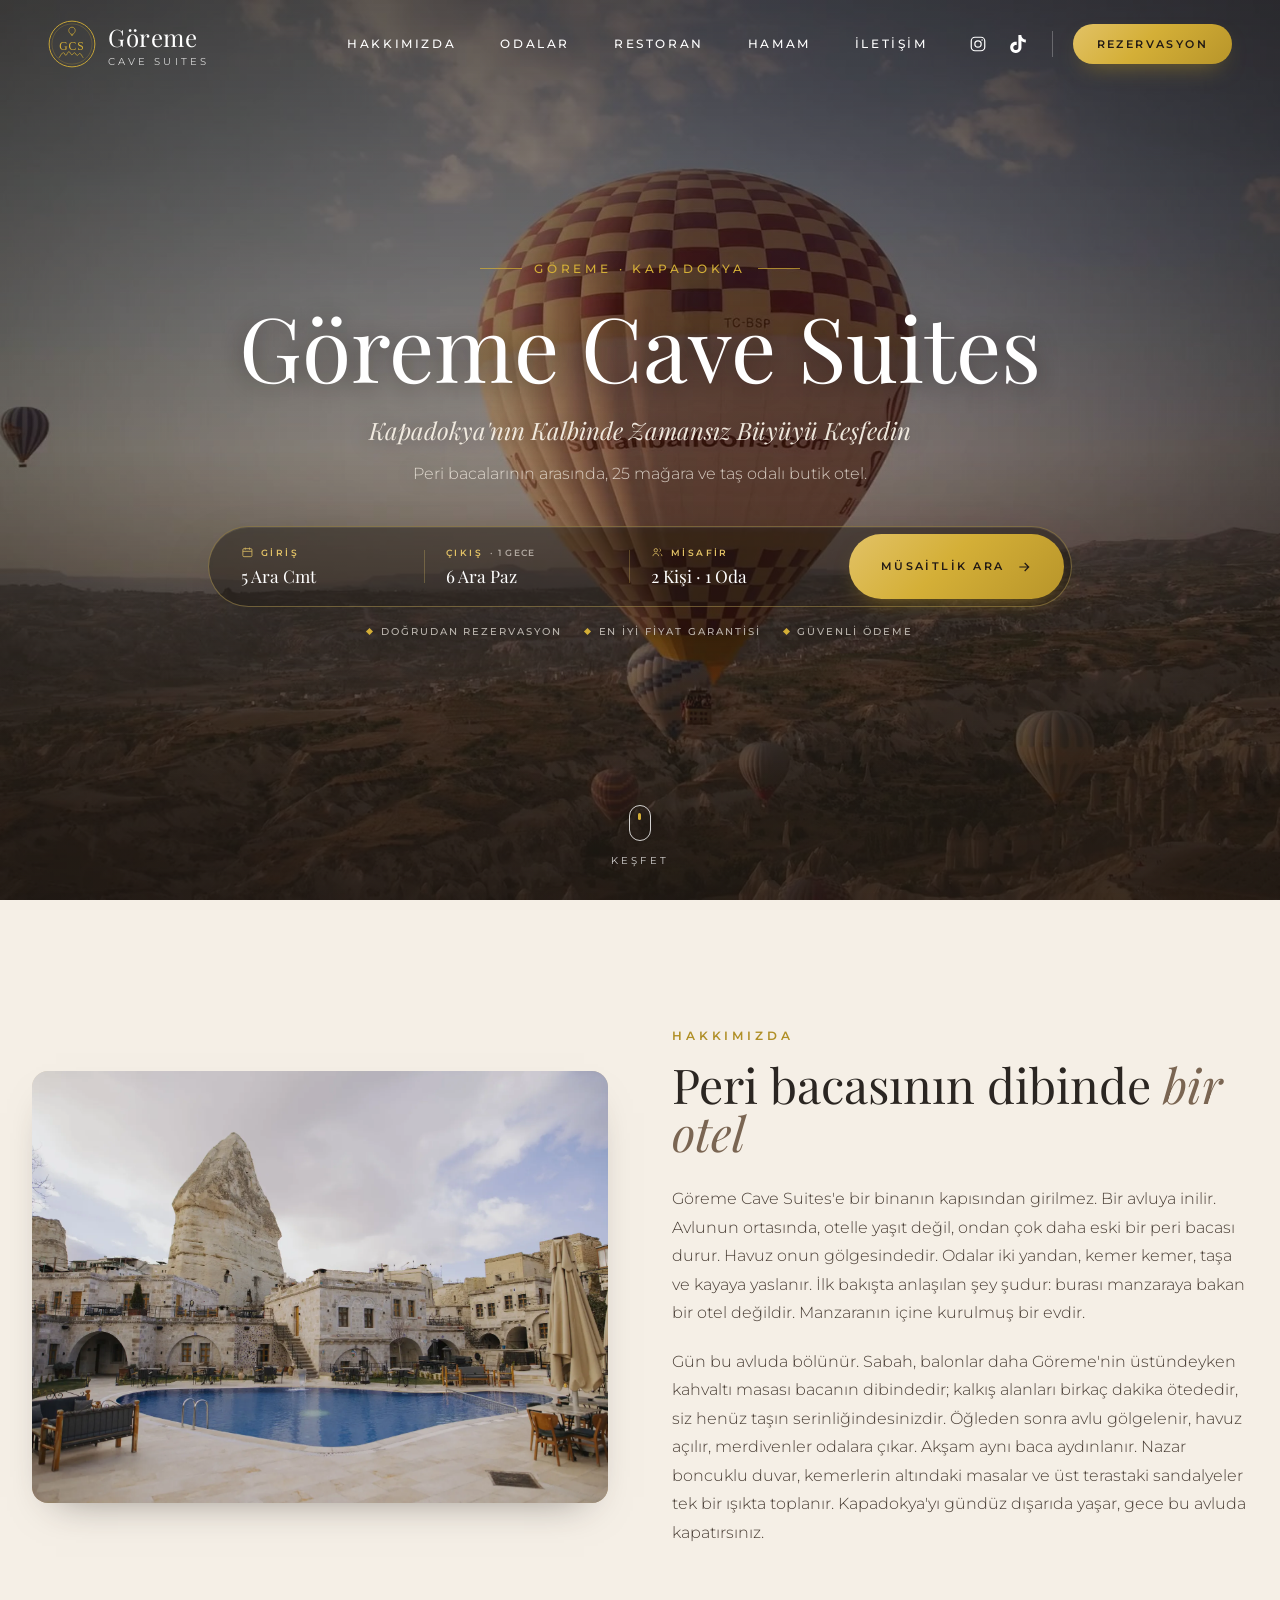
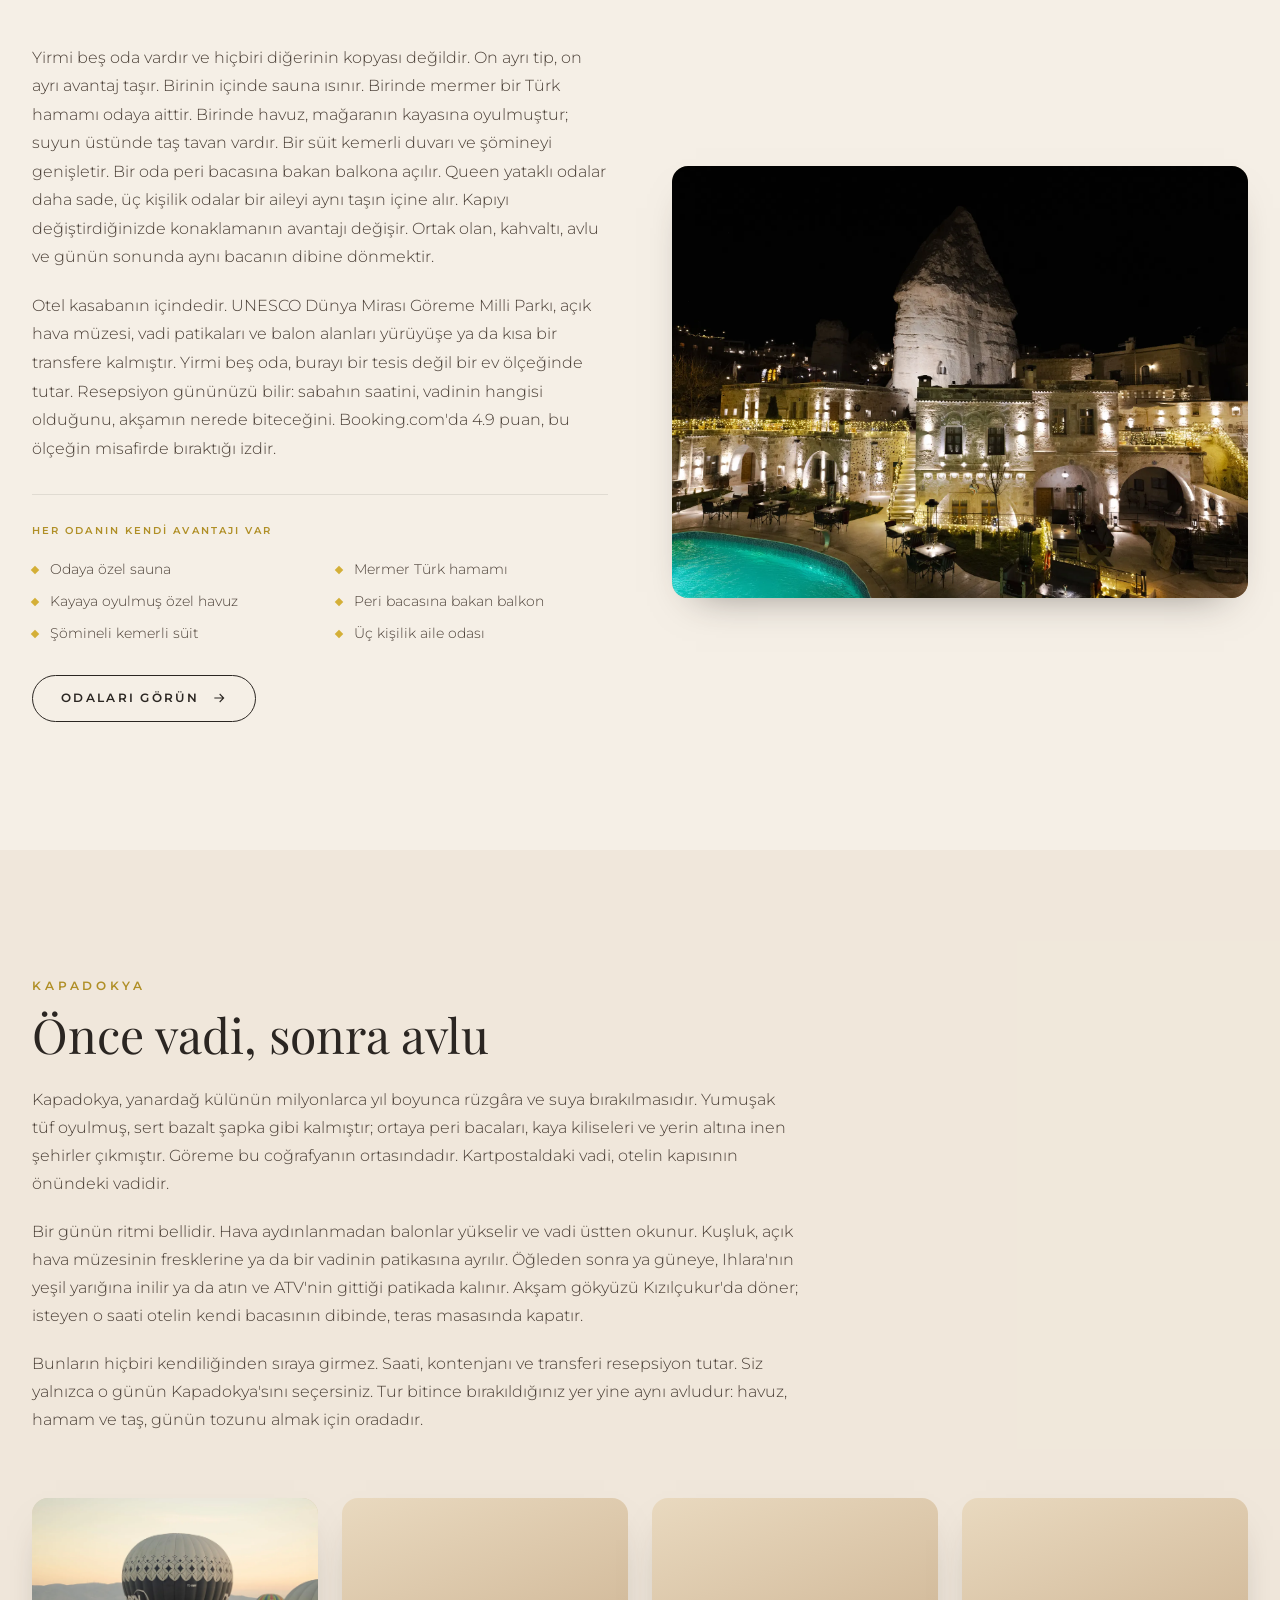
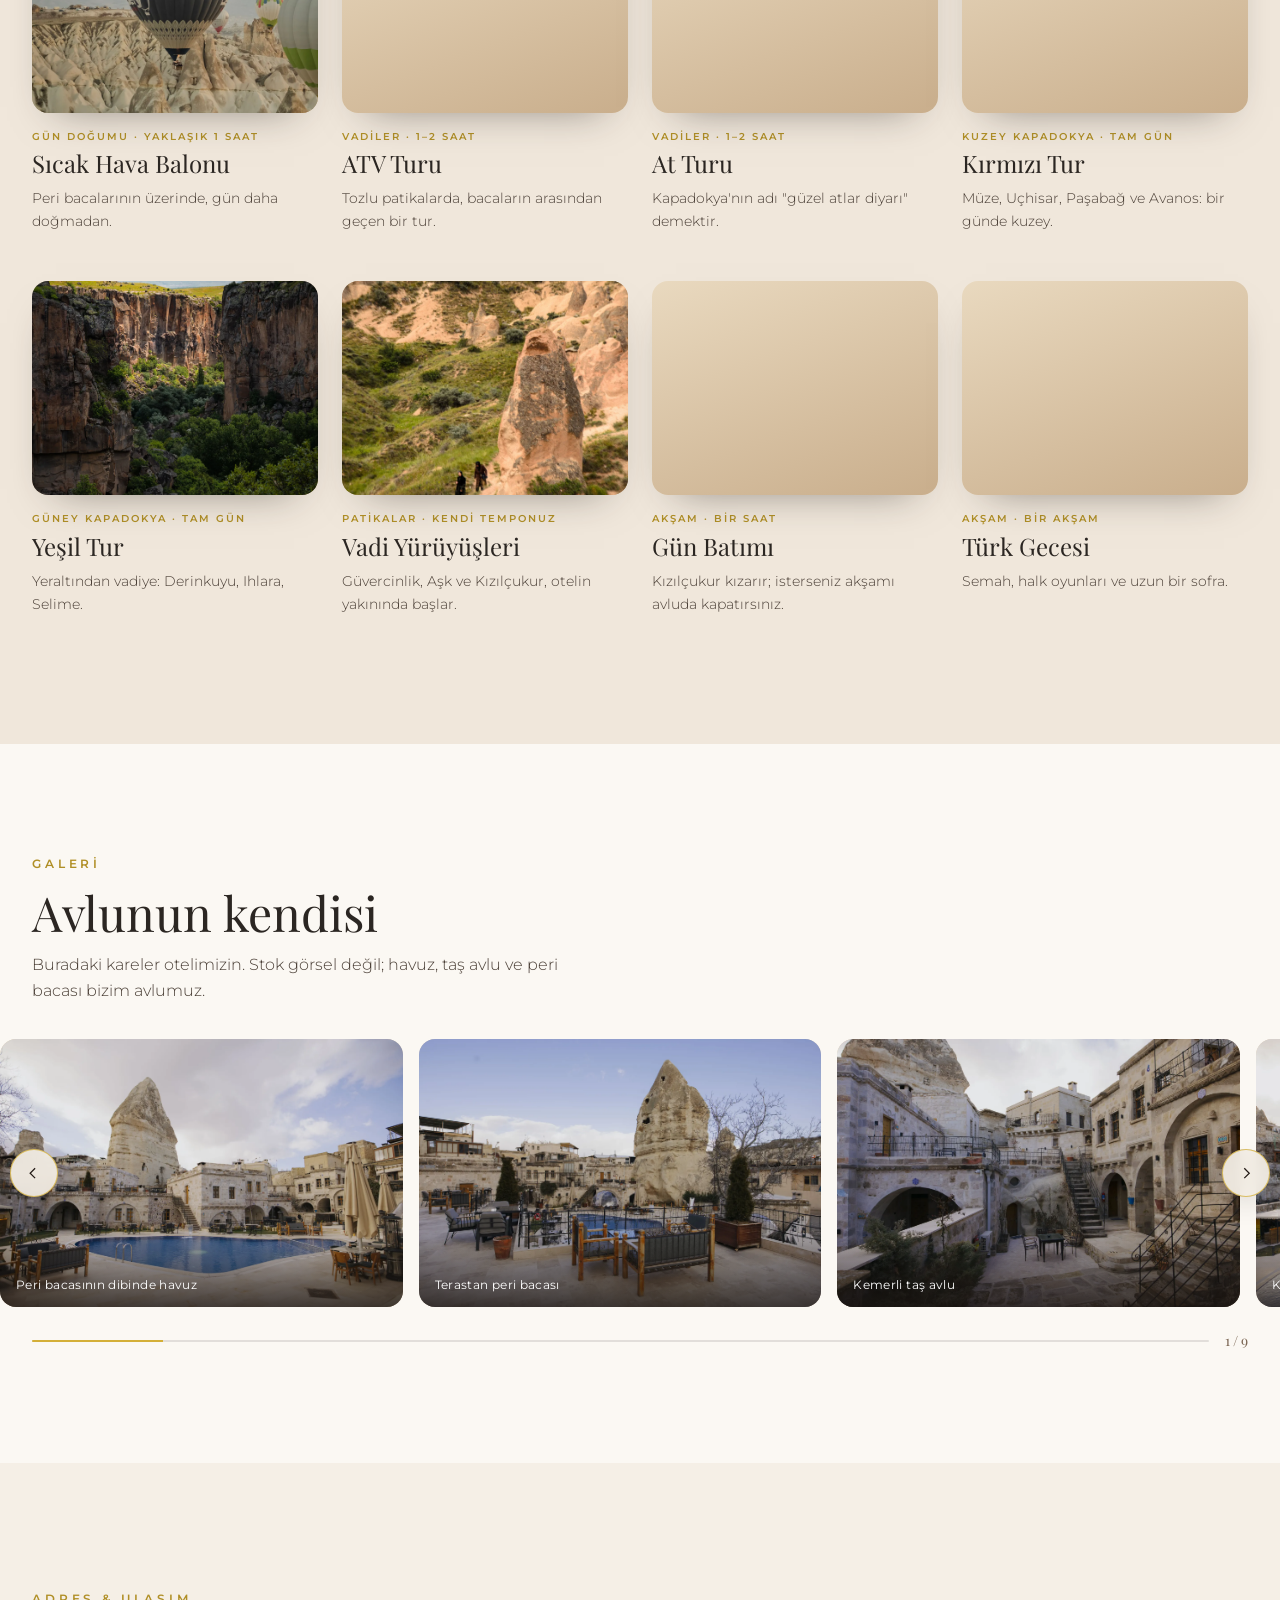
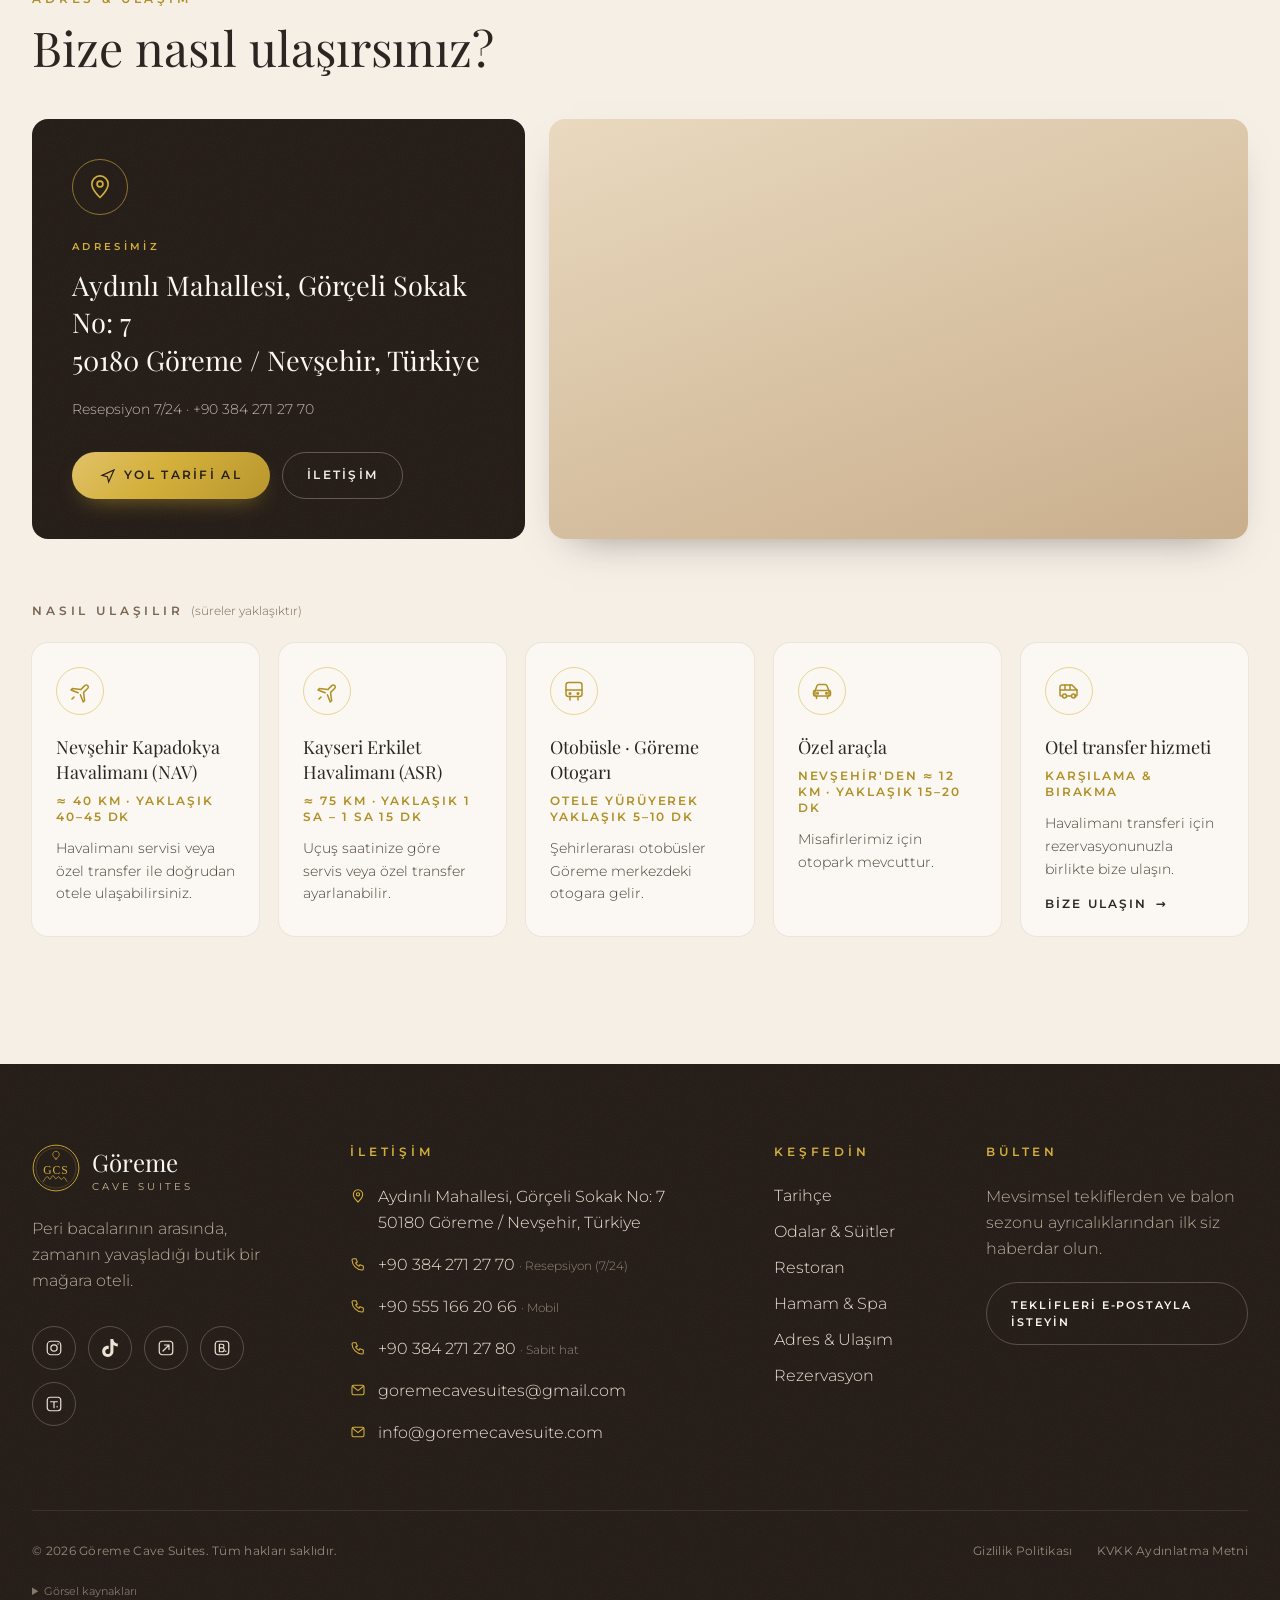
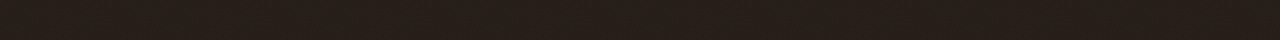
==== commit 303bf8d7: "Hakkımızda iki parça: solda foto sağda yazı, sonra tersi. Galeri eşit boyda, kendiliğinden akar, okl" ====
--- a/index.html
+++ b/index.html
@@ -685,7 +685,7 @@
        Yeni Tailwind sınıfı eklenirse css/site.css yeniden derlenmelidir (KURULUM.md). -->
   <link rel="preload" href="fonts/montserrat-normal-latin-1.woff2" as="font" type="font/woff2" crossorigin />
   <link rel="preload" href="fonts/playfair-display-normal-latin-5.woff2" as="font" type="font/woff2" crossorigin />
-  <link rel="stylesheet" href="css/site.css?v=9" />
+  <link rel="stylesheet" href="css/site.css?v=10" />
 
   <style>
 /* =====================================================================
@@ -810,19 +810,23 @@
 }
 @media (max-width: 767px) and (max-height: 760px) { .hero-sub-optional { display: none; } }
 @media (max-width: 767px), (max-height: 700px) { .hero-scroll-cue { display: none; } }
-/* Galeri: yatay sürüklenen film şeridi. Izgara değil; kareler farklı boyda, fareyle çekilir. */
-.reel { position: relative; display: flex; align-items: flex-end; gap: .9rem; overflow-x: auto; scroll-snap-type: x mandatory; padding: 2.2rem max(1.25rem, calc((100% - 80rem) / 2)) .4rem; cursor: grab; scrollbar-width: none; -webkit-overflow-scrolling: touch; }
+/* Galeri: eşit boyda kareler, kendiliğinden akar; oklar ve tıklama lightbox'ı açar. */
+.reel-wrap { position: relative; margin-top: 2.2rem; }
+.reel { display: flex; gap: 1rem; overflow-x: auto; scroll-snap-type: x mandatory; scroll-behavior: smooth; scrollbar-width: none; padding: 0 max(1.25rem, calc((100vw - 80rem) / 2)); }
 .reel::-webkit-scrollbar { display: none; }
-.reel.is-drag { cursor: grabbing; scroll-snap-type: none; user-select: none; }
-.reel-card { position: relative; flex: 0 0 auto; height: min(68vh, 560px); scroll-snap-align: start; border: 0; padding: 0; border-radius: 1rem; overflow: hidden; background: #E9D9BF; color: inherit; }
-.reel-card:nth-child(3n+2) { height: min(52vh, 430px); }
-.reel-card img { height: 100%; width: auto; max-width: none; display: block; pointer-events: none; }
+.reel-card { position: relative; flex: 0 0 calc((100% - 2rem) / 3); aspect-ratio: 3 / 2; scroll-snap-align: start; border: 0; padding: 0; border-radius: 1rem; overflow: hidden; background: #E9D9BF; color: inherit; cursor: zoom-in; }
+.reel-card img { position: absolute; inset: 0; width: 100%; height: 100%; object-fit: cover; pointer-events: none; transition: transform .8s cubic-bezier(.2, .7, .2, 1); }
+.reel-card:hover img { transform: scale(1.05); }
 .reel-cap { position: absolute; left: 0; right: 0; bottom: 0; padding: 2.4rem 1rem .85rem; color: #fff; font-size: .75rem; letter-spacing: .03em; text-align: left; background: linear-gradient(transparent, rgba(26, 20, 16, .75)); }
+.reel-arrow { position: absolute; top: 50%; z-index: 2; transform: translateY(-50%); width: 3rem; height: 3rem; border-radius: 999px; border: 1px solid rgba(212, 175, 55, .75); background: rgba(245, 239, 230, .92); color: #221A15; display: flex; align-items: center; justify-content: center; backdrop-filter: blur(8px); -webkit-backdrop-filter: blur(8px); box-shadow: 0 12px 30px -16px rgba(34, 26, 21, .7); transition: background-color .3s ease, color .3s ease, transform .3s ease; }
+.reel-arrow svg { width: 1.15rem; height: 1.15rem; }
+.reel-arrow:hover { background: #D4AF37; color: #221A15; }
+.reel-prev { left: max(.6rem, calc((100vw - 80rem) / 2 - .4rem)); }
+.reel-next { right: max(.6rem, calc((100vw - 80rem) / 2 - .4rem)); }
 .reel-track { position: relative; height: 2px; flex: 1; background: rgba(43, 38, 34, .12); border-radius: 2px; overflow: hidden; }
-#reelBar { position: absolute; inset: 0 auto 0 0; width: 8%; background: #D4AF37; }
-@media (max-width: 640px) {
-  .reel-card, .reel-card:nth-child(3n+2) { height: 48vh; }
-}
+#reelBar { position: absolute; inset: 0 auto 0 0; width: 0; background: #D4AF37; transition: width .45s ease; }
+@media (max-width: 1023px) { .reel-card { flex-basis: calc((100% - 1rem) / 2); } }
+@media (max-width: 640px) { .reel-card { flex-basis: 86%; } .reel-prev { left: .5rem; } .reel-next { right: .5rem; } }
 .kenburns { animation: kenburns 22s ease-out forwards; transform-origin: 55% 45%; }
 @keyframes kenburns { from { transform: scale(1.12); } to { transform: scale(1); } }
 .scroll-cue { width: 22px; height: 36px; border: 1.5px solid rgba(255, 255, 255, .8); border-radius: 12px; position: relative; }
@@ -1294,22 +1298,26 @@
     <!-- ============ HAKKIMIZDA: en fazla 3 fotoğraf ============ -->
     <section id="tarihce" class="relative py-24 sm:py-32 bg-sand-100" aria-labelledby="tarihce-title">
       <div class="mx-auto max-w-7xl px-6 sm:px-8">
-        <div class="grid items-start gap-12 lg:grid-cols-12 lg:gap-16">
-          <div class="lg:sticky lg:top-28 lg:col-span-5">
-            <div class="media aspect-[4/5]">
-              <img data-img="dis-avlu-gunduz" alt="Peri bacasının dibinde otelin havuzu ve avlusu" loading="lazy" onerror="imgFallback(this)" />
+        <div class="grid items-center gap-10 lg:grid-cols-2 lg:gap-16">
+          <div class="media aspect-[4/3]">
+            <img data-img="dis-avlu-gunduz" alt="Peri bacasının dibinde otelin havuzu ve avlusu" loading="lazy" onerror="imgFallback(this)" />
+          </div>
+          <div>
+            <p class="text-xs font-semibold uppercase tracking-widest2 text-gold-dark">Hakkımızda</p>
+            <h2 id="tarihce-title" class="mt-4 font-serif text-4xl leading-[1.12] text-ink sm:text-5xl">Peri bacasının dibinde <em class="text-stone-600">bir otel</em></h2>
+            <div class="mt-7 space-y-5 text-[1.02rem] font-light leading-[1.75] text-ink-soft">
+              <p>Göreme Cave Suites'e bir binanın kapısından girilmez. Bir avluya inilir. Avlunun ortasında, otelle yaşıt değil, ondan çok daha eski bir peri bacası durur. Havuz onun gölgesindedir. Odalar iki yandan, kemer kemer, taşa ve kayaya yaslanır. İlk bakışta anlaşılan şey şudur: burası manzaraya bakan bir otel değildir. Manzaranın içine kurulmuş bir evdir.</p>
+              <p>Gün bu avluda bölünür. Sabah, balonlar daha Göreme'nin üstündeyken kahvaltı masası bacanın dibindedir; kalkış alanları birkaç dakika ötededir, siz henüz taşın serinliğindesinizdir. Öğleden sonra avlu gölgelenir, havuz açılır, merdivenler odalara çıkar. Akşam aynı baca aydınlanır. Nazar boncuklu duvar, kemerlerin altındaki masalar ve üst terastaki sandalyeler tek bir ışıkta toplanır. Kapadokya'yı gündüz dışarıda yaşar, gece bu avluda kapatırsınız.</p>
             </div>
           </div>
-          <div class="lg:col-span-7">
-            <p class="text-xs font-semibold uppercase tracking-widest2 text-gold-dark">Hakkımızda</p>
-            <h2 id="tarihce-title" class="mt-4 font-serif text-4xl leading-[1.12] text-ink sm:text-5xl lg:text-6xl">Peri bacasının dibinde <em class="text-stone-600">bir otel</em></h2>
-            <div class="mt-8 space-y-5 text-[1.02rem] font-light leading-[1.75] text-ink-soft">
-              <p>Göreme Cave Suites'e bir binanın kapısından girilmez. Bir avluya inilir. Avlunun ortasında, otelle yaşıt değil, ondan çok daha eski bir peri bacası durur. Havuz onun gölgesindedir. Odalar iki yandan, kemer kemer, taşa ve kayaya yaslanır. İlk bakışta anlaşılan şey şudur: burası manzaraya bakan bir otel değildir. Manzaranın içine kurulmuş bir evdir.</p>
-              <p>Gün bu avluda bölünür. Sabah, balonlar daha Göreme'nin üstündeyken kahvaltı masası bacanın dibindedir; kalkış alanları birkaç dakika ötededir, siz henüz taşın serinliğindesinizdir. Öğleden sonra avlu gölgelenir, havuz açılır, merdivenler odalara çıkar. Akşam aynı baca aydınlanır. Nazar boncuklu duvar, kemerlerin altındaki masalar ve üst terastaki sandalyeler tek bir ışıkta toplanır. Kapadokya'yı gündüz dışarıda yaşar, gece bu avluda kapatırsınız.</p>
+        </div>
+        <div class="mt-16 grid items-center gap-10 lg:mt-24 lg:grid-cols-2 lg:gap-16">
+          <div>
+            <div class="space-y-5 text-[1.02rem] font-light leading-[1.75] text-ink-soft">
               <p>Yirmi beş oda vardır ve hiçbiri diğerinin kopyası değildir. On ayrı tip, on ayrı avantaj taşır. Birinin içinde sauna ısınır. Birinde mermer bir Türk hamamı odaya aittir. Birinde havuz, mağaranın kayasına oyulmuştur; suyun üstünde taş tavan vardır. Bir süit kemerli duvarı ve şömineyi genişletir. Bir oda peri bacasına bakan balkona açılır. Queen yataklı odalar daha sade, üç kişilik odalar bir aileyi aynı taşın içine alır. Kapıyı değiştirdiğinizde konaklamanın avantajı değişir. Ortak olan, kahvaltı, avlu ve günün sonunda aynı bacanın dibine dönmektir.</p>
               <p>Otel kasabanın içindedir. UNESCO Dünya Mirası Göreme Milli Parkı, açık hava müzesi, vadi patikaları ve balon alanları yürüyüşe ya da kısa bir transfere kalmıştır. Yirmi beş oda, burayı bir tesis değil bir ev ölçeğinde tutar. Resepsiyon gününüzü bilir: sabahın saatini, vadinin hangisi olduğunu, akşamın nerede biteceğini. Booking.com'da 4.9 puan, bu ölçeğin misafirde bıraktığı izdir.</p>
             </div>
-            <div class="mt-10 border-t border-ink/10 pt-8">
+            <div class="mt-8 border-t border-ink/10 pt-7">
               <p class="text-[0.65rem] font-semibold uppercase tracking-[0.2em] text-gold-dark">Her odanın kendi avantajı var</p>
               <ul class="mt-5 grid gap-x-8 gap-y-3 text-sm font-light text-ink-soft sm:grid-cols-2">
                 <li class="flex gap-3"><span class="mt-2 h-1.5 w-1.5 shrink-0 rotate-45 bg-gold" aria-hidden="true"></span>Odaya özel sauna</li>
@@ -1322,17 +1330,11 @@
               <a href="#odalar" class="btn-outline mt-8 inline-flex items-center gap-3 rounded-full px-7 py-3.5 text-[0.72rem] font-semibold uppercase tracking-[0.2em] text-ink">Odaları görün
                 <svg class="h-4 w-4" viewBox="0 0 24 24" fill="none" stroke="currentColor" stroke-width="1.6" aria-hidden="true"><path d="M5 12h14M13 6l6 6-6 6" /></svg></a>
             </div>
-            <dl class="mt-10 grid grid-cols-3 gap-6 border-t border-ink/10 pt-8">
-              <div><dt class="text-[0.65rem] uppercase tracking-[0.18em] text-stone-600">Mağara &amp; taş oda</dt><dd class="mt-1 font-serif text-4xl text-ink">25</dd></div>
-              <div><dt class="text-[0.65rem] uppercase tracking-[0.18em] text-stone-600">Oda tipi</dt><dd class="mt-1 font-serif text-4xl text-ink">10</dd></div>
-              <div><dt class="text-[0.65rem] uppercase tracking-[0.18em] text-stone-600"><span lang="en">Booking.com</span></dt><dd class="mt-1 font-serif text-4xl text-ink">4.9</dd></div>
-            </dl>
+          </div>
+          <div class="media aspect-[4/3]">
+            <img data-img="dis-gece-havuz" alt="Gece aydınlatılmış peri bacası ve havuz" loading="lazy" onerror="imgFallback(this)" />
           </div>
         </div>
-        <ul class="mt-8 grid gap-4 sm:grid-cols-2" aria-label="Otelin avlusu">
-          <li class="media aspect-[16/10]"><img data-img="dis-tas-avlu" alt="Kemerli taş avlu ve peri bacasına çıkan merdiven" loading="lazy" onerror="imgFallback(this)" /></li>
-          <li class="media aspect-[16/10]"><img data-img="dis-gece-havuz" alt="Gece aydınlatılmış peri bacası ve havuz" loading="lazy" onerror="imgFallback(this)" /></li>
-        </ul>
       </div>
     </section>
 
@@ -1360,9 +1362,12 @@
           <h2 id="galeri-title" class="mt-4 font-serif text-4xl text-ink sm:text-5xl">Avlunun kendisi</h2>
           <p class="mt-4 font-light leading-relaxed text-ink-soft">Buradaki kareler otelimizin. Stok görsel değil; havuz, taş avlu ve peri bacası bizim avlumuz.</p>
         </div>
-        <p id="reelHint" class="text-[0.68rem] font-semibold uppercase tracking-[0.22em] text-stone-600">Sürükleyin <span aria-hidden="true">→</span></p>
       </div>
-      <div id="homeReel" class="reel" tabindex="0" role="region" aria-label="Otel fotoğrafları. Yatay sürükleyin ya da ok tuşlarını kullanın."></div>
+      <div class="reel-wrap">
+        <button type="button" id="reelPrev" class="reel-arrow reel-prev" aria-label="Önceki fotoğraflar"><svg viewBox="0 0 24 24" fill="none" stroke="currentColor" stroke-width="1.6" aria-hidden="true"><path d="M14.5 5.5 8 12l6.5 6.5"/></svg></button>
+        <div id="homeReel" class="reel" tabindex="0" role="region" aria-label="Otel fotoğrafları. Kendiliğinden ilerler; oklarla da geçilir."></div>
+        <button type="button" id="reelNext" class="reel-arrow reel-next" aria-label="Sonraki fotoğraflar"><svg viewBox="0 0 24 24" fill="none" stroke="currentColor" stroke-width="1.6" aria-hidden="true"><path d="M9.5 5.5 16 12l-6.5 6.5"/></svg></button>
+      </div>
       <div class="mx-auto mt-6 flex max-w-7xl items-center gap-4 px-6 sm:px-8">
         <div class="reel-track" aria-hidden="true"><span id="reelBar"></span></div>
         <p id="reelCount" class="shrink-0 font-serif text-sm tabular-nums text-stone-600">1 / 9</p>
@@ -2139,61 +2144,90 @@
     if (mainPhone) { el.href = 'tel:' + mainPhone.tel; el.textContent = mainPhone.display; } else { el.style.display = 'none'; }
   });
 
-  /* Ana sayfa galerisi: ızgara değil, sürüklenen şerit. */
+  /* Galeri: eşit kareler kendiliğinden ilerler. Oklar bir kare kaydırır.
+     Liste sonuna baştaki kareler eklenir; tur bitince sıçrama görünmeden başa döner.
+     Tıklama lightbox'ı açar; orada oklarla diğer fotoğraflara geçilir. */
   (function () {
     var el = $('#homeReel');
     var items = K.HOME_GALLERY;
     if (!el || !items || !items.length) return;
-    el.innerHTML = items.map(function (it, i) {
+    var n = items.length;
+    function cardHtml(it, i) {
       return '<button type="button" class="reel-card" data-lb-index="' + i + '" aria-label="Büyüt: ' + esc(it.alt) + '">' +
         imgTag(it.src, it.alt) + '<span class="reel-cap">' + esc(it.alt) + '</span></button>';
-    }).join('');
-    var bar = $('#reelBar'), count = $('#reelCount'), hint = $('#reelHint');
-    var dragging = false, moved = false, startX = 0, startLeft = 0;
+    }
+    el.innerHTML = (items.map(cardHtml).join('') + items.map(cardHtml).join('')).replace(/loading="lazy"/g, 'loading="eager"');
+    var bar = $('#reelBar'), count = $('#reelCount'), wrap = el.parentNode;
+    var timer = 0, paused = false, seen = false;
+    function stepPx() {
+      var card = el.querySelector('.reel-card');
+      if (!card) return 0;
+      var gap = parseFloat(getComputedStyle(el).columnGap || getComputedStyle(el).gap) || 16;
+      return card.getBoundingClientRect().width + gap;
+    }
     function sync() {
-      var max = el.scrollWidth - el.clientWidth;
-      var p = max > 0 ? el.scrollLeft / max : 1;
-      if (bar) bar.style.width = Math.max(8, p * 100) + '%';
-      var i = 0, mark = el.scrollLeft + 48;
-      $$('.reel-card', el).forEach(function (c, n) { if (c.offsetLeft <= mark) i = n; });
-      if (count) count.textContent = (i + 1) + ' / ' + items.length;
-    }
-    el.addEventListener('scroll', sync, { passive: true });
-    el.addEventListener('wheel', function (e) {
-      var max = el.scrollWidth - el.clientWidth;
-      if (max <= 8 || Math.abs(e.deltaY) <= Math.abs(e.deltaX)) return;
-      if ((e.deltaY > 0 && el.scrollLeft >= max - 2) || (e.deltaY < 0 && el.scrollLeft <= 0)) return;
-      el.scrollLeft += e.deltaY;
-      e.preventDefault();
-      if (hint) hint.style.opacity = '0';
-    }, { passive: false });
-    el.addEventListener('pointerdown', function (e) {
-      if (e.pointerType === 'touch' || e.button !== 0) return;
-      dragging = true; moved = false; startX = e.clientX; startLeft = el.scrollLeft;
-      el.classList.add('is-drag');
-      try { el.setPointerCapture(e.pointerId); } catch (err) {}
-    });
-    el.addEventListener('pointermove', function (e) {
-      if (!dragging) return;
-      var dx = e.clientX - startX;
-      if (Math.abs(dx) > 8) moved = true;
-      el.scrollLeft = startLeft - dx;
-    });
-    function endDrag() { dragging = false; el.classList.remove('is-drag'); }
-    el.addEventListener('pointerup', endDrag);
-    el.addEventListener('pointercancel', endDrag);
+      var step = stepPx();
+      if (!step) return;
+      var i = Math.round(el.scrollLeft / step) % n;
+      if (count) count.textContent = (i + 1) + ' / ' + n;
+      if (bar) bar.style.width = ((i + 1) / n * 100) + '%';
+    }
+    function go(dir) {
+      var step = stepPx();
+      if (!step) return;
+      var cycle = step * n;
+      el.style.scrollSnapType = 'none';
+      el.style.scrollBehavior = 'auto';
+      if (dir < 0 && el.scrollLeft <= 2) el.scrollLeft = cycle;
+      if (dir > 0 && el.scrollLeft >= cycle - 2) el.scrollLeft = el.scrollLeft - cycle;
+      el.style.scrollBehavior = '';
+      el.style.scrollSnapType = '';
+      el.scrollBy({ left: dir * step, behavior: reduceMotion ? 'auto' : 'smooth' });
+    }
+    function normalize() {
+      var step = stepPx();
+      if (!step) return;
+      var cycle = step * n;
+      if (el.scrollLeft >= cycle - 1) {
+        el.style.scrollSnapType = 'none';
+        el.style.scrollBehavior = 'auto';
+        el.scrollLeft = el.scrollLeft - cycle;
+        el.style.scrollBehavior = '';
+        el.style.scrollSnapType = '';
+      }
+      sync();
+    }
+    var settle;
+    el.addEventListener('scroll', function () {
+      sync();
+      clearTimeout(settle);
+      settle = setTimeout(normalize, 160);
+    }, { passive: true });
+    function stop() { clearInterval(timer); timer = 0; }
+    function start() {
+      stop();
+      if (reduceMotion || paused || !seen || (lb && lb.open)) return;
+      timer = setInterval(function () { go(1); }, 4200);
+    }
+    $('#reelNext').addEventListener('click', function () { go(1); start(); });
+    $('#reelPrev').addEventListener('click', function () { go(-1); start(); });
+    wrap.addEventListener('mouseenter', function () { paused = true; stop(); });
+    wrap.addEventListener('mouseleave', function () { paused = false; start(); });
     el.addEventListener('click', function (e) {
-      if (moved) { moved = false; e.preventDefault(); e.stopPropagation(); return; }
       var b = e.target.closest('[data-lb-index]');
       if (!b) return;
-      if (hint) hint.style.opacity = '0';
+      stop();
       openLightbox(items, +b.getAttribute('data-lb-index'), b);
     });
     el.addEventListener('keydown', function (e) {
-      var step = el.clientWidth * 0.62;
-      if (e.key === 'ArrowRight') { el.scrollBy({ left: step, behavior: reduceMotion ? 'instant' : 'smooth' }); e.preventDefault(); }
-      if (e.key === 'ArrowLeft') { el.scrollBy({ left: -step, behavior: reduceMotion ? 'instant' : 'smooth' }); e.preventDefault(); }
+      if (e.key === 'ArrowRight') { go(1); e.preventDefault(); }
+      if (e.key === 'ArrowLeft') { go(-1); e.preventDefault(); }
     });
+    if (lb) lb.addEventListener('close', start);
+    if ('IntersectionObserver' in window) {
+      new IntersectionObserver(function (en) { seen = en[0].isIntersecting; if (seen) start(); else stop(); }, { threshold: 0.4 }).observe(el);
+    } else { seen = true; start(); }
+    window.addEventListener('resize', sync);
     sync();
   })();
 
--- a/css/site.css
+++ b/css/site.css
@@ -1,3 +1,3 @@
 ﻿@font-face{font-family:Montserrat;font-style:normal;font-weight:300;font-display:swap;src:url(../fonts/montserrat-normal-latin-ext-0.woff2) format("woff2");unicode-range:u+0100-02ba,u+02bd-02c5,u+02c7-02cc,u+02ce-02d7,u+02dd-02ff,u+0304,u+0308,u+0329,u+1d00-1dbf,u+1e00-1e9f,u+1ef2-1eff,u+2020,u+20a0-20ab,u+20ad-20c4,u+2113,u+2c60-2c7f,u+a720-a7ff}@font-face{font-family:Montserrat;font-style:normal;font-weight:300;font-display:swap;src:url(../fonts/montserrat-normal-latin-1.woff2) format("woff2");unicode-range:u+00??,u+0131,u+0152-0153,u+02bb-02bc,u+02c6,u+02da,u+02dc,u+0304,u+0308,u+0329,u+2000-206f,u+20ac,u+2122,u+2191,u+2193,u+2212,u+2215,u+feff,u+fffd}@font-face{font-family:Montserrat;font-style:normal;font-weight:400;font-display:swap;src:url(../fonts/montserrat-normal-latin-ext-0.woff2) format("woff2");unicode-range:u+0100-02ba,u+02bd-02c5,u+02c7-02cc,u+02ce-02d7,u+02dd-02ff,u+0304,u+0308,u+0329,u+1d00-1dbf,u+1e00-1e9f,u+1ef2-1eff,u+2020,u+20a0-20ab,u+20ad-20c4,u+2113,u+2c60-2c7f,u+a720-a7ff}@font-face{font-family:Montserrat;font-style:normal;font-weight:400;font-display:swap;src:url(../fonts/montserrat-normal-latin-1.woff2) format("woff2");unicode-range:u+00??,u+0131,u+0152-0153,u+02bb-02bc,u+02c6,u+02da,u+02dc,u+0304,u+0308,u+0329,u+2000-206f,u+20ac,u+2122,u+2191,u+2193,u+2212,u+2215,u+feff,u+fffd}@font-face{font-family:Montserrat;font-style:normal;font-weight:500;font-display:swap;src:url(../fonts/montserrat-normal-latin-ext-0.woff2) format("woff2");unicode-range:u+0100-02ba,u+02bd-02c5,u+02c7-02cc,u+02ce-02d7,u+02dd-02ff,u+0304,u+0308,u+0329,u+1d00-1dbf,u+1e00-1e9f,u+1ef2-1eff,u+2020,u+20a0-20ab,u+20ad-20c4,u+2113,u+2c60-2c7f,u+a720-a7ff}@font-face{font-family:Montserrat;font-style:normal;font-weight:500;font-display:swap;src:url(../fonts/montserrat-normal-latin-1.woff2) format("woff2");unicode-range:u+00??,u+0131,u+0152-0153,u+02bb-02bc,u+02c6,u+02da,u+02dc,u+0304,u+0308,u+0329,u+2000-206f,u+20ac,u+2122,u+2191,u+2193,u+2212,u+2215,u+feff,u+fffd}@font-face{font-family:Montserrat;font-style:normal;font-weight:600;font-display:swap;src:url(../fonts/montserrat-normal-latin-ext-0.woff2) format("woff2");unicode-range:u+0100-02ba,u+02bd-02c5,u+02c7-02cc,u+02ce-02d7,u+02dd-02ff,u+0304,u+0308,u+0329,u+1d00-1dbf,u+1e00-1e9f,u+1ef2-1eff,u+2020,u+20a0-20ab,u+20ad-20c4,u+2113,u+2c60-2c7f,u+a720-a7ff}@font-face{font-family:Montserrat;font-style:normal;font-weight:600;font-display:swap;src:url(../fonts/montserrat-normal-latin-1.woff2) format("woff2");unicode-range:u+00??,u+0131,u+0152-0153,u+02bb-02bc,u+02c6,u+02da,u+02dc,u+0304,u+0308,u+0329,u+2000-206f,u+20ac,u+2122,u+2191,u+2193,u+2212,u+2215,u+feff,u+fffd}@font-face{font-family:Playfair Display;font-style:italic;font-weight:400;font-display:swap;src:url(../fonts/playfair-display-italic-latin-ext-2.woff2) format("woff2");unicode-range:u+0100-02ba,u+02bd-02c5,u+02c7-02cc,u+02ce-02d7,u+02dd-02ff,u+0304,u+0308,u+0329,u+1d00-1dbf,u+1e00-1e9f,u+1ef2-1eff,u+2020,u+20a0-20ab,u+20ad-20c4,u+2113,u+2c60-2c7f,u+a720-a7ff}@font-face{font-family:Playfair Display;font-style:italic;font-weight:400;font-display:swap;src:url(../fonts/playfair-display-italic-latin-3.woff2) format("woff2");unicode-range:u+00??,u+0131,u+0152-0153,u+02bb-02bc,u+02c6,u+02da,u+02dc,u+0304,u+0308,u+0329,u+2000-206f,u+20ac,u+2122,u+2191,u+2193,u+2212,u+2215,u+feff,u+fffd}@font-face{font-family:Playfair Display;font-style:italic;font-weight:500;font-display:swap;src:url(../fonts/playfair-display-italic-latin-ext-2.woff2) format("woff2");unicode-range:u+0100-02ba,u+02bd-02c5,u+02c7-02cc,u+02ce-02d7,u+02dd-02ff,u+0304,u+0308,u+0329,u+1d00-1dbf,u+1e00-1e9f,u+1ef2-1eff,u+2020,u+20a0-20ab,u+20ad-20c4,u+2113,u+2c60-2c7f,u+a720-a7ff}@font-face{font-family:Playfair Display;font-style:italic;font-weight:500;font-display:swap;src:url(../fonts/playfair-display-italic-latin-3.woff2) format("woff2");unicode-range:u+00??,u+0131,u+0152-0153,u+02bb-02bc,u+02c6,u+02da,u+02dc,u+0304,u+0308,u+0329,u+2000-206f,u+20ac,u+2122,u+2191,u+2193,u+2212,u+2215,u+feff,u+fffd}@font-face{font-family:Playfair Display;font-style:normal;font-weight:400;font-display:swap;src:url(../fonts/playfair-display-normal-latin-ext-4.woff2) format("woff2");unicode-range:u+0100-02ba,u+02bd-02c5,u+02c7-02cc,u+02ce-02d7,u+02dd-02ff,u+0304,u+0308,u+0329,u+1d00-1dbf,u+1e00-1e9f,u+1ef2-1eff,u+2020,u+20a0-20ab,u+20ad-20c4,u+2113,u+2c60-2c7f,u+a720-a7ff}@font-face{font-family:Playfair Display;font-style:normal;font-weight:400;font-display:swap;src:url(../fonts/playfair-display-normal-latin-5.woff2) format("woff2");unicode-range:u+00??,u+0131,u+0152-0153,u+02bb-02bc,u+02c6,u+02da,u+02dc,u+0304,u+0308,u+0329,u+2000-206f,u+20ac,u+2122,u+2191,u+2193,u+2212,u+2215,u+feff,u+fffd}@font-face{font-family:Playfair Display;font-style:normal;font-weight:500;font-display:swap;src:url(../fonts/playfair-display-normal-latin-ext-4.woff2) format("woff2");unicode-range:u+0100-02ba,u+02bd-02c5,u+02c7-02cc,u+02ce-02d7,u+02dd-02ff,u+0304,u+0308,u+0329,u+1d00-1dbf,u+1e00-1e9f,u+1ef2-1eff,u+2020,u+20a0-20ab,u+20ad-20c4,u+2113,u+2c60-2c7f,u+a720-a7ff}@font-face{font-family:Playfair Display;font-style:normal;font-weight:500;font-display:swap;src:url(../fonts/playfair-display-normal-latin-5.woff2) format("woff2");unicode-range:u+00??,u+0131,u+0152-0153,u+02bb-02bc,u+02c6,u+02da,u+02dc,u+0304,u+0308,u+0329,u+2000-206f,u+20ac,u+2122,u+2191,u+2193,u+2212,u+2215,u+feff,u+fffd}@font-face{font-family:Playfair Display;font-style:normal;font-weight:600;font-display:swap;src:url(../fonts/playfair-display-normal-latin-ext-4.woff2) format("woff2");unicode-range:u+0100-02ba,u+02bd-02c5,u+02c7-02cc,u+02ce-02d7,u+02dd-02ff,u+0304,u+0308,u+0329,u+1d00-1dbf,u+1e00-1e9f,u+1ef2-1eff,u+2020,u+20a0-20ab,u+20ad-20c4,u+2113,u+2c60-2c7f,u+a720-a7ff}@font-face{font-family:Playfair Display;font-style:normal;font-weight:600;font-display:swap;src:url(../fonts/playfair-display-normal-latin-5.woff2) format("woff2");unicode-range:u+00??,u+0131,u+0152-0153,u+02bb-02bc,u+02c6,u+02da,u+02dc,u+0304,u+0308,u+0329,u+2000-206f,u+20ac,u+2122,u+2191,u+2193,u+2212,u+2215,u+feff,u+fffd}*,:after,:before{--tw-border-spacing-x:0;--tw-border-spacing-y:0;--tw-translate-x:0;--tw-translate-y:0;--tw-rotate:0;--tw-skew-x:0;--tw-skew-y:0;--tw-scale-x:1;--tw-scale-y:1;--tw-pan-x: ;--tw-pan-y: ;--tw-pinch-zoom: ;--tw-scroll-snap-strictness:proximity;--tw-gradient-from-position: ;--tw-gradient-via-position: ;--tw-gradient-to-position: ;--tw-ordinal: ;--tw-slashed-zero: ;--tw-numeric-figure: ;--tw-numeric-spacing: ;--tw-numeric-fraction: ;--tw-ring-inset: ;--tw-ring-offset-width:0px;--tw-ring-offset-color:#fff;--tw-ring-color:rgba(59,130,246,.5);--tw-ring-offset-shadow:0 0 #0000;--tw-ring-shadow:0 0 #0000;--tw-shadow:0 0 #0000;--tw-shadow-colored:0 0 #0000;--tw-blur: ;--tw-brightness: ;--tw-contrast: ;--tw-grayscale: ;--tw-hue-rotate: ;--tw-invert: ;--tw-saturate: ;--tw-sepia: ;--tw-drop-shadow: ;--tw-backdrop-blur: ;--tw-backdrop-brightness: ;--tw-backdrop-contrast: ;--tw-backdrop-grayscale: ;--tw-backdrop-hue-rotate: ;--tw-backdrop-invert: ;--tw-backdrop-opacity: ;--tw-backdrop-saturate: ;--tw-backdrop-sepia: ;--tw-contain-size: ;--tw-contain-layout: ;--tw-contain-paint: ;--tw-contain-style: }::backdrop{--tw-border-spacing-x:0;--tw-border-spacing-y:0;--tw-translate-x:0;--tw-translate-y:0;--tw-rotate:0;--tw-skew-x:0;--tw-skew-y:0;--tw-scale-x:1;--tw-scale-y:1;--tw-pan-x: ;--tw-pan-y: ;--tw-pinch-zoom: ;--tw-scroll-snap-strictness:proximity;--tw-gradient-from-position: ;--tw-gradient-via-position: ;--tw-gradient-to-position: ;--tw-ordinal: ;--tw-slashed-zero: ;--tw-numeric-figure: ;--tw-numeric-spacing: ;--tw-numeric-fraction: ;--tw-ring-inset: ;--tw-ring-offset-width:0px;--tw-ring-offset-color:#fff;--tw-ring-color:rgba(59,130,246,.5);--tw-ring-offset-shadow:0 0 #0000;--tw-ring-shadow:0 0 #0000;--tw-shadow:0 0 #0000;--tw-shadow-colored:0 0 #0000;--tw-blur: ;--tw-brightness: ;--tw-contrast: ;--tw-grayscale: ;--tw-hue-rotate: ;--tw-invert: ;--tw-saturate: ;--tw-sepia: ;--tw-drop-shadow: ;--tw-backdrop-blur: ;--tw-backdrop-brightness: ;--tw-backdrop-contrast: ;--tw-backdrop-grayscale: ;--tw-backdrop-hue-rotate: ;--tw-backdrop-invert: ;--tw-backdrop-opacity: ;--tw-backdrop-saturate: ;--tw-backdrop-sepia: ;--tw-contain-size: ;--tw-contain-layout: ;--tw-contain-paint: ;--tw-contain-style: }
 
-/*! tailwindcss v3.4.17 | MIT License | https://tailwindcss.com*/*,:after,:before{box-sizing:border-box;border:0 solid #e5e7eb}:after,:before{--tw-content:""}:host,html{line-height:1.5;-webkit-text-size-adjust:100%;-moz-tab-size:4;-o-tab-size:4;tab-size:4;font-family:Montserrat,system-ui,sans-serif;font-feature-settings:normal;font-variation-settings:normal;-webkit-tap-highlight-color:transparent}body{margin:0;line-height:inherit}hr{height:0;color:inherit;border-top-width:1px}abbr:where([title]){-webkit-text-decoration:underline dotted;text-decoration:underline dotted}h1,h2,h3,h4,h5,h6{font-size:inherit;font-weight:inherit}a{color:inherit;text-decoration:inherit}b,strong{font-weight:bolder}code,kbd,pre,samp{font-family:ui-monospace,SFMono-Regular,Menlo,Monaco,Consolas,Liberation Mono,Courier New,monospace;font-feature-settings:normal;font-variation-settings:normal;font-size:1em}small{font-size:80%}sub,sup{font-size:75%;line-height:0;position:relative;vertical-align:baseline}sub{bottom:-.25em}sup{top:-.5em}table{text-indent:0;border-color:inherit;border-collapse:collapse}button,input,optgroup,select,textarea{font-family:inherit;font-feature-settings:inherit;font-variation-settings:inherit;font-size:100%;font-weight:inherit;line-height:inherit;letter-spacing:inherit;color:inherit;margin:0;padding:0}button,select{text-transform:none}button,input:where([type=button]),input:where([type=reset]),input:where([type=submit]){-webkit-appearance:button;background-color:transparent;background-image:none}:-moz-focusring{outline:auto}:-moz-ui-invalid{box-shadow:none}progress{vertical-align:baseline}::-webkit-inner-spin-button,::-webkit-outer-spin-button{height:auto}[type=search]{-webkit-appearance:textfield;outline-offset:-2px}::-webkit-search-decoration{-webkit-appearance:none}::-webkit-file-upload-button{-webkit-appearance:button;font:inherit}summary{display:list-item}blockquote,dd,dl,figure,h1,h2,h3,h4,h5,h6,hr,p,pre{margin:0}fieldset{margin:0}fieldset,legend{padding:0}menu,ol,ul{list-style:none;margin:0;padding:0}dialog{padding:0}textarea{resize:vertical}input::-moz-placeholder,textarea::-moz-placeholder{opacity:1;color:#9ca3af}input::placeholder,textarea::placeholder{opacity:1;color:#9ca3af}[role=button],button{cursor:pointer}:disabled{cursor:default}audio,canvas,embed,iframe,img,object,svg,video{display:block;vertical-align:middle}img,video{max-width:100%;height:auto}[hidden]:where(:not([hidden=until-found])){display:none}.container{width:100%}@media (min-width:640px){.container{max-width:640px}}@media (min-width:768px){.container{max-width:768px}}@media (min-width:1024px){.container{max-width:1024px}}@media (min-width:1280px){.container{max-width:1280px}}@media (min-width:1536px){.container{max-width:1536px}}.sr-only{position:absolute;width:1px;height:1px;padding:0;margin:-1px;overflow:hidden;clip:rect(0,0,0,0);white-space:nowrap;border-width:0}.pointer-events-none{pointer-events:none}.pointer-events-auto{pointer-events:auto}.visible{visibility:visible}.fixed{position:fixed}.absolute{position:absolute}.relative{position:relative}.sticky{position:sticky}.inset-0{inset:0}.inset-x-0{left:0;right:0}.-bottom-10{bottom:-2.5rem}.-right-6{right:-1.5rem}.bottom-0{bottom:0}.bottom-3{bottom:.75rem}.bottom-4{bottom:1rem}.bottom-7{bottom:1.75rem}.bottom-8{bottom:2rem}.left-2{left:.5rem}.left-3{left:.75rem}.left-4{left:1rem}.right-2{right:.5rem}.right-3{right:.75rem}.right-4{right:1rem}.right-5{right:1.25rem}.right-6{right:1.5rem}.top-0{top:0}.top-1\/2{top:50%}.top-20{top:5rem}.top-4{top:1rem}.top-full{top:100%}.isolate{isolation:isolate}.z-10{z-index:10}.z-30{z-index:30}.z-50{z-index:50}.z-\[1\]{z-index:1}.z-\[60\]{z-index:60}.m-1{margin:.25rem}.mx-auto{margin-left:auto;margin-right:auto}.-mr-1{margin-right:-.25rem}.-mr-2{margin-right:-.5rem}.-mt-1{margin-top:-.25rem}.ml-auto{margin-left:auto}.mt-0\.5{margin-top:.125rem}.mt-1{margin-top:.25rem}.mt-1\.5{margin-top:.375rem}.mt-10{margin-top:2.5rem}.mt-12{margin-top:3rem}.mt-14{margin-top:3.5rem}.mt-16{margin-top:4rem}.mt-2{margin-top:.5rem}.mt-2\.5{margin-top:.625rem}.mt-20{margin-top:5rem}.mt-3{margin-top:.75rem}.mt-4{margin-top:1rem}.mt-5{margin-top:1.25rem}.mt-6{margin-top:1.5rem}.mt-7{margin-top:1.75rem}.mt-8{margin-top:2rem}.mt-9{margin-top:2.25rem}.mt-auto{margin-top:auto}.block{display:block}.flex{display:flex}.inline-flex{display:inline-flex}.grid{display:grid}.hidden{display:none}.aspect-\[1\/1\]{aspect-ratio:1/1}.aspect-\[16\/10\]{aspect-ratio:16/10}.aspect-\[4\/3\]{aspect-ratio:4/3}.aspect-\[4\/5\]{aspect-ratio:4/5}.aspect-square{aspect-ratio:1/1}.h-1\.5{height:.375rem}.h-10{height:2.5rem}.h-11{height:2.75rem}.h-12{height:3rem}.h-14{height:3.5rem}.h-2{height:.5rem}.h-24{height:6rem}.h-3\.5{height:.875rem}.h-4{height:1rem}.h-5{height:1.25rem}.h-6{height:1.5rem}.h-60{height:15rem}.h-7{height:1.75rem}.h-8{height:2rem}.h-9{height:2.25rem}.h-\[100svh\]{height:100svh}.h-\[68svh\]{height:68svh}.h-\[calc\(100svh-100\%\)\]{height:calc(100svh - 100%)}.h-full{height:100%}.h-px{height:1px}.max-h-\[76vh\]{max-height:76vh}.max-h-\[92dvh\]{max-height:92dvh}.max-h-full{max-height:100%}.min-h-0{min-height:0}.min-h-\[1\.25rem\]{min-height:1.25rem}.min-h-\[440px\]{min-height:440px}.min-h-\[600px\]{min-height:600px}.min-h-full{min-height:100%}.w-1\.5{width:.375rem}.w-10{width:2.5rem}.w-11{width:2.75rem}.w-12{width:3rem}.w-14{width:3.5rem}.w-2{width:.5rem}.w-24{width:6rem}.w-3\.5{width:.875rem}.w-4{width:1rem}.w-44{width:11rem}.w-5{width:1.25rem}.w-6{width:1.5rem}.w-7{width:1.75rem}.w-8{width:2rem}.w-9{width:2.25rem}.w-full{width:100%}.w-max{width:-moz-max-content;width:max-content}.min-w-0{min-width:0}.max-w-2xl{max-width:42rem}.max-w-3xl{max-width:48rem}.max-w-5xl{max-width:64rem}.max-w-6xl{max-width:72rem}.max-w-7xl{max-width:80rem}.max-w-\[88rem\]{max-width:88rem}.max-w-full{max-width:100%}.max-w-lg{max-width:32rem}.max-w-md{max-width:28rem}.max-w-xl{max-width:36rem}.max-w-xs{max-width:20rem}.flex-1{flex:1 1 0%}.flex-shrink{flex-shrink:1}.shrink-0{flex-shrink:0}.origin-left{transform-origin:left}.-translate-y-1\/2{--tw-translate-y:-50%}.-translate-y-1\/2,.rotate-45{transform:translate(var(--tw-translate-x),var(--tw-translate-y)) rotate(var(--tw-rotate)) skewX(var(--tw-skew-x)) skewY(var(--tw-skew-y)) scaleX(var(--tw-scale-x)) scaleY(var(--tw-scale-y))}.rotate-45{--tw-rotate:45deg}.scale-75{--tw-scale-x:.75;--tw-scale-y:.75}.scale-75,.transform{transform:translate(var(--tw-translate-x),var(--tw-translate-y)) rotate(var(--tw-rotate)) skewX(var(--tw-skew-x)) skewY(var(--tw-skew-y)) scaleX(var(--tw-scale-x)) scaleY(var(--tw-scale-y))}.cursor-pointer{cursor:pointer}.cursor-zoom-in{cursor:zoom-in}.resize{resize:both}.grid-cols-1{grid-template-columns:repeat(1,minmax(0,1fr))}.grid-cols-2{grid-template-columns:repeat(2,minmax(0,1fr))}.grid-cols-3{grid-template-columns:repeat(3,minmax(0,1fr))}.grid-rows-\[auto_minmax\(0\2c 1fr\)\]{grid-template-rows:auto minmax(0,1fr)}.flex-col{flex-direction:column}.flex-wrap{flex-wrap:wrap}.items-start{align-items:flex-start}.items-end{align-items:flex-end}.items-center{align-items:center}.items-baseline{align-items:baseline}.items-stretch{align-items:stretch}.justify-end{justify-content:flex-end}.justify-center{justify-content:center}.justify-between{justify-content:space-between}.gap-0\.5{gap:.125rem}.gap-1{gap:.25rem}.gap-1\.5{gap:.375rem}.gap-10{gap:2.5rem}.gap-12{gap:3rem}.gap-14{gap:3.5rem}.gap-2{gap:.5rem}.gap-2\.5{gap:.625rem}.gap-3{gap:.75rem}.gap-4{gap:1rem}.gap-5{gap:1.25rem}.gap-6{gap:1.5rem}.gap-7{gap:1.75rem}.gap-8{gap:2rem}.gap-x-4{-moz-column-gap:1rem;column-gap:1rem}.gap-x-6{-moz-column-gap:1.5rem;column-gap:1.5rem}.gap-x-8{-moz-column-gap:2rem;column-gap:2rem}.gap-y-1\.5{row-gap:.375rem}.gap-y-12{row-gap:3rem}.gap-y-3{row-gap:.75rem}.gap-y-4{row-gap:1rem}.space-y-1>:not([hidden])~:not([hidden]){--tw-space-y-reverse:0;margin-top:calc(.25rem*(1 - var(--tw-space-y-reverse)));margin-bottom:calc(.25rem*var(--tw-space-y-reverse))}.space-y-3>:not([hidden])~:not([hidden]){--tw-space-y-reverse:0;margin-top:calc(.75rem*(1 - var(--tw-space-y-reverse)));margin-bottom:calc(.75rem*var(--tw-space-y-reverse))}.space-y-4>:not([hidden])~:not([hidden]){--tw-space-y-reverse:0;margin-top:calc(1rem*(1 - var(--tw-space-y-reverse)));margin-bottom:calc(1rem*var(--tw-space-y-reverse))}.space-y-5>:not([hidden])~:not([hidden]){--tw-space-y-reverse:0;margin-top:calc(1.25rem*(1 - var(--tw-space-y-reverse)));margin-bottom:calc(1.25rem*var(--tw-space-y-reverse))}.self-start{align-self:flex-start}.justify-self-start{justify-self:start}.justify-self-end{justify-self:end}.justify-self-center{justify-self:center}.overflow-hidden{overflow:hidden}.overflow-x-auto{overflow-x:auto}.overflow-y-auto{overflow-y:auto}.whitespace-nowrap{white-space:nowrap}.break-words{overflow-wrap:break-word}.break-all{word-break:break-all}.\!rounded-none{border-radius:0!important}.rounded-2xl{border-radius:1rem}.rounded-full{border-radius:9999px}.rounded-xl{border-radius:.75rem}.border{border-width:1px}.border-y{border-top-width:1px}.border-b,.border-y{border-bottom-width:1px}.border-t{border-top-width:1px}.border-gold\/50{border-color:rgba(212,175,55,.5)}.border-gold\/60{border-color:rgba(212,175,55,.6)}.border-ink\/10{border-color:rgba(43,38,34,.1)}.border-ink\/15{border-color:rgba(43,38,34,.15)}.border-ink\/5{border-color:rgba(43,38,34,.05)}.border-sand-200\/10{border-color:hsla(36,41%,88%,.1)}.border-sand-200\/25{border-color:hsla(36,41%,88%,.25)}.border-sand-200\/30{border-color:hsla(36,41%,88%,.3)}.border-sand-200\/40{border-color:hsla(36,41%,88%,.4)}.border-white\/40{border-color:hsla(0,0%,100%,.4)}.border-white\/50{border-color:hsla(0,0%,100%,.5)}.border-white\/60{border-color:hsla(0,0%,100%,.6)}.\!bg-gold{--tw-bg-opacity:1!important;background-color:rgb(212 175 55/var(--tw-bg-opacity,1))!important}.bg-cocoa-900{--tw-bg-opacity:1;background-color:rgb(34 26 21/var(--tw-bg-opacity,1))}.bg-cocoa-900\/0{background-color:rgba(34,26,21,0)}.bg-cocoa-900\/30{background-color:rgba(34,26,21,.3)}.bg-cocoa-900\/95{background-color:rgba(34,26,21,.95)}.bg-gold{--tw-bg-opacity:1;background-color:rgb(212 175 55/var(--tw-bg-opacity,1))}.bg-gold\/10{background-color:rgba(212,175,55,.1)}.bg-gold\/15{background-color:rgba(212,175,55,.15)}.bg-ink\/10{background-color:rgba(43,38,34,.1)}.bg-sand-100{--tw-bg-opacity:1;background-color:rgb(245 239 230/var(--tw-bg-opacity,1))}.bg-sand-200{--tw-bg-opacity:1;background-color:rgb(237 227 212/var(--tw-bg-opacity,1))}.bg-sand-200\/60{background-color:hsla(36,41%,88%,.6)}.bg-sand-50{--tw-bg-opacity:1;background-color:rgb(251 248 243/var(--tw-bg-opacity,1))}.bg-sand-50\/10{background-color:hsla(38,50%,97%,.1)}.bg-sand-50\/60{background-color:hsla(38,50%,97%,.6)}.bg-sand-50\/90{background-color:hsla(38,50%,97%,.9)}.bg-transparent{background-color:transparent}.bg-white{--tw-bg-opacity:1;background-color:rgb(255 255 255/var(--tw-bg-opacity,1))}.bg-white\/10{background-color:hsla(0,0%,100%,.1)}.bg-gradient-to-b{background-image:linear-gradient(to bottom,var(--tw-gradient-stops))}.bg-gradient-to-t{background-image:linear-gradient(to top,var(--tw-gradient-stops))}.from-cocoa-900\/60{--tw-gradient-from:rgba(34,26,21,.6) var(--tw-gradient-from-position);--tw-gradient-to:rgba(34,26,21,0) var(--tw-gradient-to-position);--tw-gradient-stops:var(--tw-gradient-from),var(--tw-gradient-to)}.from-cocoa-900\/90{--tw-gradient-from:rgba(34,26,21,.9) var(--tw-gradient-from-position);--tw-gradient-to:rgba(34,26,21,0) var(--tw-gradient-to-position);--tw-gradient-stops:var(--tw-gradient-from),var(--tw-gradient-to)}.via-cocoa-900\/10{--tw-gradient-to:rgba(34,26,21,0) var(--tw-gradient-to-position);--tw-gradient-stops:var(--tw-gradient-from),rgba(34,26,21,.1) var(--tw-gradient-via-position),var(--tw-gradient-to)}.via-cocoa-900\/20{--tw-gradient-to:rgba(34,26,21,0) var(--tw-gradient-to-position);--tw-gradient-stops:var(--tw-gradient-from),rgba(34,26,21,.2) var(--tw-gradient-via-position),var(--tw-gradient-to)}.via-cocoa-900\/25{--tw-gradient-to:rgba(34,26,21,0) var(--tw-gradient-to-position);--tw-gradient-stops:var(--tw-gradient-from),rgba(34,26,21,.25) var(--tw-gradient-via-position),var(--tw-gradient-to)}.via-cocoa-900\/35{--tw-gradient-to:rgba(34,26,21,0) var(--tw-gradient-to-position);--tw-gradient-stops:var(--tw-gradient-from),rgba(34,26,21,.35) var(--tw-gradient-via-position),var(--tw-gradient-to)}.to-cocoa-900\/45{--tw-gradient-to:rgba(34,26,21,.45) var(--tw-gradient-to-position)}.to-cocoa-900\/70{--tw-gradient-to:rgba(34,26,21,.7) var(--tw-gradient-to-position)}.to-cocoa-900\/75{--tw-gradient-to:rgba(34,26,21,.75) var(--tw-gradient-to-position)}.to-transparent{--tw-gradient-to:transparent var(--tw-gradient-to-position)}.object-contain{-o-object-fit:contain;object-fit:contain}.object-cover{-o-object-fit:cover;object-fit:cover}.p-2{padding:.5rem}.p-2\.5{padding:.625rem}.p-4{padding:1rem}.p-5{padding:1.25rem}.p-6{padding:1.5rem}.p-7{padding:1.75rem}.p-8{padding:2rem}.px-3{padding-left:.75rem;padding-right:.75rem}.px-4{padding-left:1rem;padding-right:1rem}.px-5{padding-left:1.25rem;padding-right:1.25rem}.px-6{padding-left:1.5rem;padding-right:1.5rem}.px-7{padding-left:1.75rem;padding-right:1.75rem}.px-8{padding-left:2rem;padding-right:2rem}.py-1\.5{padding-top:.375rem;padding-bottom:.375rem}.py-10{padding-top:2.5rem;padding-bottom:2.5rem}.py-16{padding-top:4rem;padding-bottom:4rem}.py-20{padding-top:5rem;padding-bottom:5rem}.py-24{padding-top:6rem;padding-bottom:6rem}.py-3{padding-top:.75rem;padding-bottom:.75rem}.py-3\.5{padding-top:.875rem;padding-bottom:.875rem}.py-4{padding-top:1rem;padding-bottom:1rem}.py-5{padding-top:1.25rem;padding-bottom:1.25rem}.pb-10{padding-bottom:2.5rem}.pb-12{padding-bottom:3rem}.pb-16{padding-bottom:4rem}.pb-24{padding-bottom:6rem}.pb-32{padding-bottom:8rem}.pb-4{padding-bottom:1rem}.pb-7{padding-bottom:1.75rem}.pr-10{padding-right:2.5rem}.pr-12{padding-right:3rem}.pr-6{padding-right:1.5rem}.pr-7{padding-right:1.75rem}.pt-10{padding-top:2.5rem}.pt-20{padding-top:5rem}.pt-24{padding-top:6rem}.pt-28{padding-top:7rem}.pt-6{padding-top:1.5rem}.pt-8{padding-top:2rem}.text-left{text-align:left}.text-center{text-align:center}.text-right{text-align:right}.font-sans{font-family:Montserrat,system-ui,sans-serif}.font-serif{font-family:Playfair Display,Georgia,serif}.text-2xl{font-size:1.5rem;line-height:2rem}.text-3xl{font-size:1.875rem;line-height:2.25rem}.text-4xl{font-size:2.25rem;line-height:2.5rem}.text-5xl{font-size:3rem;line-height:1}.text-\[0\.56rem\]{font-size:.56rem}.text-\[0\.58rem\]{font-size:.58rem}.text-\[0\.62rem\]{font-size:.62rem}.text-\[0\.65rem\]{font-size:.65rem}.text-\[0\.68rem\]{font-size:.68rem}.text-\[0\.6rem\]{font-size:.6rem}.text-\[0\.72rem\]{font-size:.72rem}.text-\[0\.74rem\]{font-size:.74rem}.text-\[0\.76rem\]{font-size:.76rem}.text-\[0\.7rem\]{font-size:.7rem}.text-\[0\.82rem\]{font-size:.82rem}.text-\[1\.02rem\]{font-size:1.02rem}.text-\[1\.3rem\]{font-size:1.3rem}.text-\[1\.75rem\]{font-size:1.75rem}.text-\[1\.7rem\]{font-size:1.7rem}.text-\[2\.8rem\]{font-size:2.8rem}.text-\[3\.4rem\]{font-size:3.4rem}.text-lg{font-size:1.125rem;line-height:1.75rem}.text-sm{font-size:.875rem;line-height:1.25rem}.text-xl{font-size:1.25rem;line-height:1.75rem}.text-xs{font-size:.75rem;line-height:1rem}.font-light{font-weight:300}.font-medium{font-weight:500}.font-normal{font-weight:400}.font-semibold{font-weight:600}.uppercase{text-transform:uppercase}.normal-case{text-transform:none}.italic{font-style:italic}.not-italic{font-style:normal}.tabular-nums{--tw-numeric-spacing:tabular-nums;font-variant-numeric:var(--tw-ordinal) var(--tw-slashed-zero) var(--tw-numeric-figure) var(--tw-numeric-spacing) var(--tw-numeric-fraction)}.leading-\[1\.02\]{line-height:1.02}.leading-\[1\.05\]{line-height:1.05}.leading-\[1\.08\]{line-height:1.08}.leading-\[1\.12\]{line-height:1.12}.leading-\[1\.75\]{line-height:1.75}.leading-none{line-height:1}.leading-relaxed{line-height:1.625}.leading-snug{line-height:1.375}.leading-tight{line-height:1.25}.tracking-\[0\.16em\]{letter-spacing:.16em}.tracking-\[0\.18em\]{letter-spacing:.18em}.tracking-\[0\.22em\]{letter-spacing:.22em}.tracking-\[0\.28em\]{letter-spacing:.28em}.tracking-\[0\.2em\]{letter-spacing:.2em}.tracking-normal{letter-spacing:0}.tracking-wide{letter-spacing:.025em}.tracking-widest2{letter-spacing:.32em}.text-gold{--tw-text-opacity:1;color:rgb(212 175 55/var(--tw-text-opacity,1))}.text-gold-dark{--tw-text-opacity:1;color:rgb(176 143 38/var(--tw-text-opacity,1))}.text-gold-light{--tw-text-opacity:1;color:rgb(230 201 116/var(--tw-text-opacity,1))}.text-ink{--tw-text-opacity:1;color:rgb(43 38 34/var(--tw-text-opacity,1))}.text-ink-soft{--tw-text-opacity:1;color:rgb(74 63 54/var(--tw-text-opacity,1))}.text-red-300{--tw-text-opacity:1;color:rgb(252 165 165/var(--tw-text-opacity,1))}.text-sand-100{--tw-text-opacity:1;color:rgb(245 239 230/var(--tw-text-opacity,1))}.text-sand-100\/80{color:hsla(36,43%,93%,.8)}.text-sand-100\/85{color:hsla(36,43%,93%,.85)}.text-sand-100\/90{color:hsla(36,43%,93%,.9)}.text-sand-100\/95{color:hsla(36,43%,93%,.95)}.text-sand-200{--tw-text-opacity:1;color:rgb(237 227 212/var(--tw-text-opacity,1))}.text-sand-200\/60{color:hsla(36,41%,88%,.6)}.text-sand-200\/70{color:hsla(36,41%,88%,.7)}.text-sand-200\/80{color:hsla(36,41%,88%,.8)}.text-sand-200\/85{color:hsla(36,41%,88%,.85)}.text-sand-300\/50{color:hsla(37,37%,81%,.5)}.text-sand-300\/60{color:hsla(37,37%,81%,.6)}.text-sand-300\/80{color:hsla(37,37%,81%,.8)}.text-sand-400{--tw-text-opacity:1;color:rgb(205 184 150/var(--tw-text-opacity,1))}.text-sand-50{--tw-text-opacity:1;color:rgb(251 248 243/var(--tw-text-opacity,1))}.text-sand-50\/95{color:hsla(38,50%,97%,.95)}.text-stone-500{--tw-text-opacity:1;color:rgb(156 134 112/var(--tw-text-opacity,1))}.text-stone-600{--tw-text-opacity:1;color:rgb(122 101 82/var(--tw-text-opacity,1))}.text-stone-700{--tw-text-opacity:1;color:rgb(90 74 60/var(--tw-text-opacity,1))}.text-white{--tw-text-opacity:1;color:rgb(255 255 255/var(--tw-text-opacity,1))}.text-white\/80{color:hsla(0,0%,100%,.8)}.underline{text-decoration-line:underline}.decoration-gold{text-decoration-color:#d4af37}.decoration-sand-300\/30{text-decoration-color:hsla(37,37%,81%,.3)}.underline-offset-4{text-underline-offset:4px}.antialiased{-webkit-font-smoothing:antialiased;-moz-osx-font-smoothing:grayscale}.opacity-0{opacity:0}.\!shadow-none{--tw-shadow:0 0 #0000!important;--tw-shadow-colored:0 0 #0000!important;box-shadow:var(--tw-ring-offset-shadow,0 0 #0000),var(--tw-ring-shadow,0 0 #0000),var(--tw-shadow)!important}.shadow{--tw-shadow:0 1px 3px 0 rgba(0,0,0,.1),0 1px 2px -1px rgba(0,0,0,.1);--tw-shadow-colored:0 1px 3px 0 var(--tw-shadow-color),0 1px 2px -1px var(--tw-shadow-color)}.shadow,.shadow-2xl{box-shadow:var(--tw-ring-offset-shadow,0 0 #0000),var(--tw-ring-shadow,0 0 #0000),var(--tw-shadow)}.shadow-2xl{--tw-shadow:0 25px 50px -12px rgba(0,0,0,.25);--tw-shadow-colored:0 25px 50px -12px var(--tw-shadow-color)}.shadow-\[0_18px_40px_-28px_rgba\(43\2c 38\2c 34\2c \.55\)\]{--tw-shadow:0 18px 40px -28px rgba(43,38,34,.55);--tw-shadow-colored:0 18px 40px -28px var(--tw-shadow-color);box-shadow:var(--tw-ring-offset-shadow,0 0 #0000),var(--tw-ring-shadow,0 0 #0000),var(--tw-shadow)}.outline{outline-style:solid}.ring-1{--tw-ring-offset-shadow:var(--tw-ring-inset) 0 0 0 var(--tw-ring-offset-width) var(--tw-ring-offset-color);--tw-ring-shadow:var(--tw-ring-inset) 0 0 0 calc(1px + var(--tw-ring-offset-width)) var(--tw-ring-color)}.ring-1,.ring-8{box-shadow:var(--tw-ring-offset-shadow),var(--tw-ring-shadow),var(--tw-shadow,0 0 #0000)}.ring-8{--tw-ring-offset-shadow:var(--tw-ring-inset) 0 0 0 var(--tw-ring-offset-width) var(--tw-ring-offset-color);--tw-ring-shadow:var(--tw-ring-inset) 0 0 0 calc(8px + var(--tw-ring-offset-width)) var(--tw-ring-color)}.ring-gold\/30{--tw-ring-color:rgba(212,175,55,.3)}.ring-ink\/5{--tw-ring-color:rgba(43,38,34,.05)}.ring-sand-100{--tw-ring-opacity:1;--tw-ring-color:rgb(245 239 230/var(--tw-ring-opacity,1))}.blur{--tw-blur:blur(8px)}.blur,.drop-shadow{filter:var(--tw-blur) var(--tw-brightness) var(--tw-contrast) var(--tw-grayscale) var(--tw-hue-rotate) var(--tw-invert) var(--tw-saturate) var(--tw-sepia) var(--tw-drop-shadow)}.drop-shadow{--tw-drop-shadow:drop-shadow(0 1px 2px rgba(0,0,0,.1)) drop-shadow(0 1px 1px rgba(0,0,0,.06))}.sepia{--tw-sepia:sepia(100%)}.filter,.sepia{filter:var(--tw-blur) var(--tw-brightness) var(--tw-contrast) var(--tw-grayscale) var(--tw-hue-rotate) var(--tw-invert) var(--tw-saturate) var(--tw-sepia) var(--tw-drop-shadow)}.backdrop-blur{--tw-backdrop-blur:blur(8px)}.backdrop-blur,.backdrop-filter{-webkit-backdrop-filter:var(--tw-backdrop-blur) var(--tw-backdrop-brightness) var(--tw-backdrop-contrast) var(--tw-backdrop-grayscale) var(--tw-backdrop-hue-rotate) var(--tw-backdrop-invert) var(--tw-backdrop-opacity) var(--tw-backdrop-saturate) var(--tw-backdrop-sepia);backdrop-filter:var(--tw-backdrop-blur) var(--tw-backdrop-brightness) var(--tw-backdrop-contrast) var(--tw-backdrop-grayscale) var(--tw-backdrop-hue-rotate) var(--tw-backdrop-invert) var(--tw-backdrop-opacity) var(--tw-backdrop-saturate) var(--tw-backdrop-sepia)}.transition{transition-property:color,background-color,border-color,text-decoration-color,fill,stroke,opacity,box-shadow,transform,filter,-webkit-backdrop-filter;transition-property:color,background-color,border-color,text-decoration-color,fill,stroke,opacity,box-shadow,transform,filter,backdrop-filter;transition-property:color,background-color,border-color,text-decoration-color,fill,stroke,opacity,box-shadow,transform,filter,backdrop-filter,-webkit-backdrop-filter;transition-timing-function:cubic-bezier(.4,0,.2,1);transition-duration:.15s}.transition-all{transition-property:all;transition-timing-function:cubic-bezier(.4,0,.2,1);transition-duration:.15s}.transition-colors{transition-property:color,background-color,border-color,text-decoration-color,fill,stroke;transition-timing-function:cubic-bezier(.4,0,.2,1);transition-duration:.15s}.transition-opacity{transition-property:opacity;transition-timing-function:cubic-bezier(.4,0,.2,1);transition-duration:.15s}.duration-1000{transition-duration:1s}.duration-300{transition-duration:.3s}.duration-500{transition-duration:.5s}.ease-in-out{transition-timing-function:cubic-bezier(.4,0,.2,1)}.ease-out{transition-timing-function:cubic-bezier(0,0,.2,1)}.placeholder\:text-sand-300\/60::-moz-placeholder{color:hsla(37,37%,81%,.6)}.placeholder\:text-sand-300\/60::placeholder{color:hsla(37,37%,81%,.6)}.before\:mr-3:before{content:var(--tw-content);margin-right:.75rem}.before\:h-5:before{content:var(--tw-content);height:1.25rem}.before\:w-px:before{content:var(--tw-content);width:1px}.before\:bg-ink\/15:before{content:var(--tw-content);background-color:rgba(43,38,34,.15)}.before\:content-\[\'\'\]:before{--tw-content:"";content:var(--tw-content)}.focus-within\:border-gold:focus-within{--tw-border-opacity:1;border-color:rgb(212 175 55/var(--tw-border-opacity,1))}.hover\:-translate-y-0\.5:hover{--tw-translate-y:-0.125rem}.hover\:-translate-y-0\.5:hover,.hover\:rotate-90:hover{transform:translate(var(--tw-translate-x),var(--tw-translate-y)) rotate(var(--tw-rotate)) skewX(var(--tw-skew-x)) skewY(var(--tw-skew-y)) scaleX(var(--tw-scale-x)) scaleY(var(--tw-scale-y))}.hover\:rotate-90:hover{--tw-rotate:90deg}.hover\:border-gold:hover{--tw-border-opacity:1;border-color:rgb(212 175 55/var(--tw-border-opacity,1))}.hover\:bg-gold:hover{--tw-bg-opacity:1;background-color:rgb(212 175 55/var(--tw-bg-opacity,1))}.hover\:bg-white:hover{--tw-bg-opacity:1;background-color:rgb(255 255 255/var(--tw-bg-opacity,1))}.hover\:bg-white\/10:hover{background-color:hsla(0,0%,100%,.1)}.hover\:text-gold:hover{--tw-text-opacity:1;color:rgb(212 175 55/var(--tw-text-opacity,1))}.hover\:text-gold-dark:hover{--tw-text-opacity:1;color:rgb(176 143 38/var(--tw-text-opacity,1))}.hover\:text-gold-light:hover{--tw-text-opacity:1;color:rgb(230 201 116/var(--tw-text-opacity,1))}.hover\:text-ink:hover{--tw-text-opacity:1;color:rgb(43 38 34/var(--tw-text-opacity,1))}.focus\:not-sr-only:focus{position:static;width:auto;height:auto;padding:0;margin:0;overflow:visible;clip:auto;white-space:normal}.focus\:fixed:focus{position:fixed}.focus\:left-3:focus{left:.75rem}.focus\:top-3:focus{top:.75rem}.focus\:z-\[100\]:focus{z-index:100}.focus\:rounded:focus{border-radius:.25rem}.focus\:bg-gold:focus{--tw-bg-opacity:1;background-color:rgb(212 175 55/var(--tw-bg-opacity,1))}.focus\:px-4:focus{padding-left:1rem;padding-right:1rem}.focus\:py-2:focus{padding-top:.5rem;padding-bottom:.5rem}.focus\:text-ink:focus{--tw-text-opacity:1;color:rgb(43 38 34/var(--tw-text-opacity,1))}.focus\:outline-none:focus{outline:2px solid transparent;outline-offset:2px}.disabled\:cursor-default:disabled{cursor:default}.group:hover .group-hover\:scale-100{--tw-scale-x:1;--tw-scale-y:1;transform:translate(var(--tw-translate-x),var(--tw-translate-y)) rotate(var(--tw-rotate)) skewX(var(--tw-skew-x)) skewY(var(--tw-skew-y)) scaleX(var(--tw-scale-x)) scaleY(var(--tw-scale-y))}.group:hover .group-hover\:bg-cocoa-900\/25{background-color:rgba(34,26,21,.25)}.group:hover .group-hover\:opacity-100{opacity:1}@media (min-width:640px){.sm\:left-6{left:1.5rem}.sm\:right-6{right:1.5rem}.sm\:right-8{right:2rem}.sm\:top-24{top:6rem}.sm\:col-span-2{grid-column:span 2/span 2}.sm\:mt-10{margin-top:2.5rem}.sm\:block{display:block}.sm\:aspect-\[16\/10\]{aspect-ratio:16/10}.sm\:aspect-\[5\/4\]{aspect-ratio:5/4}.sm\:h-72{height:18rem}.sm\:grid-cols-2{grid-template-columns:repeat(2,minmax(0,1fr))}.sm\:grid-cols-3{grid-template-columns:repeat(3,minmax(0,1fr))}.sm\:flex-row{flex-direction:row}.sm\:justify-end{justify-content:flex-end}.sm\:gap-5{gap:1.25rem}.sm\:gap-8{gap:2rem}.sm\:p-10{padding:2.5rem}.sm\:p-7{padding:1.75rem}.sm\:p-8{padding:2rem}.sm\:p-9{padding:2.25rem}.sm\:px-0{padding-left:0;padding-right:0}.sm\:px-20{padding-left:5rem;padding-right:5rem}.sm\:px-8{padding-left:2rem;padding-right:2rem}.sm\:py-28{padding-top:7rem;padding-bottom:7rem}.sm\:py-32{padding-top:8rem;padding-bottom:8rem}.sm\:pb-14{padding-bottom:3.5rem}.sm\:pb-20{padding-bottom:5rem}.sm\:pb-24{padding-bottom:6rem}.sm\:pb-32{padding-bottom:8rem}.sm\:pr-0{padding-right:0}.sm\:pt-14{padding-top:3.5rem}.sm\:pt-32{padding-top:8rem}.sm\:text-2xl{font-size:1.5rem;line-height:2rem}.sm\:text-3xl{font-size:1.875rem;line-height:2.25rem}.sm\:text-4xl{font-size:2.25rem;line-height:2.5rem}.sm\:text-5xl{font-size:3rem;line-height:1}.sm\:text-6xl{font-size:3.75rem;line-height:1}.sm\:text-7xl{font-size:4.5rem;line-height:1}.sm\:text-\[1\.45rem\]{font-size:1.45rem}.sm\:text-\[1\.7rem\]{font-size:1.7rem}.sm\:text-base{font-size:1rem;line-height:1.5rem}.sm\:text-xl{font-size:1.25rem;line-height:1.75rem}.sm\:text-xs{font-size:.75rem;line-height:1rem}}@media (min-width:768px){.md\:col-span-2{grid-column:span 2/span 2}.md\:flex{display:flex}.md\:hidden{display:none}.md\:h-\[min\(640px\2c 88dvh\)\]{height:min(640px,88dvh)}.md\:h-full{height:100%}.md\:grid-cols-2{grid-template-columns:repeat(2,minmax(0,1fr))}.md\:grid-cols-3{grid-template-columns:repeat(3,minmax(0,1fr))}.md\:grid-rows-\[minmax\(0\2c 1fr\)\]{grid-template-rows:minmax(0,1fr)}}@media (min-width:1024px){.lg\:sticky{position:sticky}.lg\:-right-10{right:-2.5rem}.lg\:top-28{top:7rem}.lg\:order-2{order:2}.lg\:col-span-2{grid-column:span 2/span 2}.lg\:col-span-3{grid-column:span 3/span 3}.lg\:col-span-4{grid-column:span 4/span 4}.lg\:col-span-5{grid-column:span 5/span 5}.lg\:col-span-6{grid-column:span 6/span 6}.lg\:col-span-7{grid-column:span 7/span 7}.lg\:col-span-8{grid-column:span 8/span 8}.lg\:col-start-8{grid-column-start:8}.lg\:col-start-9{grid-column-start:9}.lg\:ml-6{margin-left:1.5rem}.lg\:block{display:block}.lg\:flex{display:flex}.lg\:inline-flex{display:inline-flex}.lg\:grid{display:grid}.lg\:hidden{display:none}.lg\:aspect-\[4\/5\]{aspect-ratio:4/5}.lg\:aspect-auto{aspect-ratio:auto}.lg\:min-h-\[420px\]{min-height:420px}.lg\:w-52{width:13rem}.lg\:grid-cols-12{grid-template-columns:repeat(12,minmax(0,1fr))}.lg\:grid-cols-3{grid-template-columns:repeat(3,minmax(0,1fr))}.lg\:grid-cols-4{grid-template-columns:repeat(4,minmax(0,1fr))}.lg\:grid-cols-5{grid-template-columns:repeat(5,minmax(0,1fr))}.lg\:grid-cols-\[1fr_auto_1fr\]{grid-template-columns:1fr auto 1fr}.lg\:flex-row{flex-direction:row}.lg\:flex-wrap{flex-wrap:wrap}.lg\:items-center{align-items:center}.lg\:justify-between{justify-content:space-between}.lg\:gap-12{gap:3rem}.lg\:gap-14{gap:3.5rem}.lg\:gap-16{gap:4rem}.lg\:gap-8{gap:2rem}.lg\:justify-self-end{justify-self:end}.lg\:pl-10{padding-left:2.5rem}.lg\:pl-8{padding-left:2rem}.lg\:pr-8{padding-right:2rem}.lg\:text-6xl{font-size:3.75rem;line-height:1}.lg\:text-7xl{font-size:4.5rem;line-height:1}.lg\:text-\[3\.6rem\]{font-size:3.6rem}.lg\:text-\[5\.6rem\]{font-size:5.6rem}.lg\:text-\[6\.6rem\]{font-size:6.6rem}.lg\:before\:hidden:before{content:var(--tw-content);display:none}}@media (min-width:1280px){.xl\:ml-10{margin-left:2.5rem}.xl\:block{display:block}.xl\:flex{display:flex}.xl\:inline-flex{display:inline-flex}.xl\:gap-11{gap:2.75rem}.xl\:gap-4{gap:1rem}.xl\:gap-9{gap:2.25rem}.xl\:px-12{padding-left:3rem;padding-right:3rem}}.\[\&\>svg\]\:h-\[18px\]>svg{height:18px}.\[\&\>svg\]\:w-\[18px\]>svg{width:18px}.\[\&_li\]\:border-sand-200\/15 li{border-color:hsla(36,41%,88%,.15)}.\[\&_span\]\:\!text-sand-100 span{--tw-text-opacity:1!important;color:rgb(245 239 230/var(--tw-text-opacity,1))!important}+/*! tailwindcss v3.4.17 | MIT License | https://tailwindcss.com*/*,:after,:before{box-sizing:border-box;border:0 solid #e5e7eb}:after,:before{--tw-content:""}:host,html{line-height:1.5;-webkit-text-size-adjust:100%;-moz-tab-size:4;-o-tab-size:4;tab-size:4;font-family:Montserrat,system-ui,sans-serif;font-feature-settings:normal;font-variation-settings:normal;-webkit-tap-highlight-color:transparent}body{margin:0;line-height:inherit}hr{height:0;color:inherit;border-top-width:1px}abbr:where([title]){-webkit-text-decoration:underline dotted;text-decoration:underline dotted}h1,h2,h3,h4,h5,h6{font-size:inherit;font-weight:inherit}a{color:inherit;text-decoration:inherit}b,strong{font-weight:bolder}code,kbd,pre,samp{font-family:ui-monospace,SFMono-Regular,Menlo,Monaco,Consolas,Liberation Mono,Courier New,monospace;font-feature-settings:normal;font-variation-settings:normal;font-size:1em}small{font-size:80%}sub,sup{font-size:75%;line-height:0;position:relative;vertical-align:baseline}sub{bottom:-.25em}sup{top:-.5em}table{text-indent:0;border-color:inherit;border-collapse:collapse}button,input,optgroup,select,textarea{font-family:inherit;font-feature-settings:inherit;font-variation-settings:inherit;font-size:100%;font-weight:inherit;line-height:inherit;letter-spacing:inherit;color:inherit;margin:0;padding:0}button,select{text-transform:none}button,input:where([type=button]),input:where([type=reset]),input:where([type=submit]){-webkit-appearance:button;background-color:transparent;background-image:none}:-moz-focusring{outline:auto}:-moz-ui-invalid{box-shadow:none}progress{vertical-align:baseline}::-webkit-inner-spin-button,::-webkit-outer-spin-button{height:auto}[type=search]{-webkit-appearance:textfield;outline-offset:-2px}::-webkit-search-decoration{-webkit-appearance:none}::-webkit-file-upload-button{-webkit-appearance:button;font:inherit}summary{display:list-item}blockquote,dd,dl,figure,h1,h2,h3,h4,h5,h6,hr,p,pre{margin:0}fieldset{margin:0}fieldset,legend{padding:0}menu,ol,ul{list-style:none;margin:0;padding:0}dialog{padding:0}textarea{resize:vertical}input::-moz-placeholder,textarea::-moz-placeholder{opacity:1;color:#9ca3af}input::placeholder,textarea::placeholder{opacity:1;color:#9ca3af}[role=button],button{cursor:pointer}:disabled{cursor:default}audio,canvas,embed,iframe,img,object,svg,video{display:block;vertical-align:middle}img,video{max-width:100%;height:auto}[hidden]:where(:not([hidden=until-found])){display:none}.container{width:100%}@media (min-width:640px){.container{max-width:640px}}@media (min-width:768px){.container{max-width:768px}}@media (min-width:1024px){.container{max-width:1024px}}@media (min-width:1280px){.container{max-width:1280px}}@media (min-width:1536px){.container{max-width:1536px}}.sr-only{position:absolute;width:1px;height:1px;padding:0;margin:-1px;overflow:hidden;clip:rect(0,0,0,0);white-space:nowrap;border-width:0}.pointer-events-none{pointer-events:none}.pointer-events-auto{pointer-events:auto}.visible{visibility:visible}.fixed{position:fixed}.absolute{position:absolute}.relative{position:relative}.sticky{position:sticky}.inset-0{inset:0}.inset-x-0{left:0;right:0}.-bottom-10{bottom:-2.5rem}.-right-6{right:-1.5rem}.bottom-0{bottom:0}.bottom-3{bottom:.75rem}.bottom-4{bottom:1rem}.bottom-7{bottom:1.75rem}.bottom-8{bottom:2rem}.left-2{left:.5rem}.left-3{left:.75rem}.left-4{left:1rem}.right-2{right:.5rem}.right-3{right:.75rem}.right-4{right:1rem}.right-5{right:1.25rem}.right-6{right:1.5rem}.top-0{top:0}.top-1\/2{top:50%}.top-20{top:5rem}.top-4{top:1rem}.top-full{top:100%}.isolate{isolation:isolate}.z-10{z-index:10}.z-30{z-index:30}.z-50{z-index:50}.z-\[1\]{z-index:1}.z-\[60\]{z-index:60}.m-1{margin:.25rem}.mx-auto{margin-left:auto;margin-right:auto}.-mr-1{margin-right:-.25rem}.-mr-2{margin-right:-.5rem}.-mt-1{margin-top:-.25rem}.ml-auto{margin-left:auto}.mt-0\.5{margin-top:.125rem}.mt-1{margin-top:.25rem}.mt-1\.5{margin-top:.375rem}.mt-10{margin-top:2.5rem}.mt-12{margin-top:3rem}.mt-14{margin-top:3.5rem}.mt-16{margin-top:4rem}.mt-2{margin-top:.5rem}.mt-2\.5{margin-top:.625rem}.mt-20{margin-top:5rem}.mt-3{margin-top:.75rem}.mt-4{margin-top:1rem}.mt-5{margin-top:1.25rem}.mt-6{margin-top:1.5rem}.mt-7{margin-top:1.75rem}.mt-8{margin-top:2rem}.mt-9{margin-top:2.25rem}.mt-auto{margin-top:auto}.block{display:block}.flex{display:flex}.inline-flex{display:inline-flex}.grid{display:grid}.hidden{display:none}.aspect-\[1\/1\]{aspect-ratio:1/1}.aspect-\[16\/10\]{aspect-ratio:16/10}.aspect-\[4\/3\]{aspect-ratio:4/3}.aspect-\[4\/5\]{aspect-ratio:4/5}.aspect-square{aspect-ratio:1/1}.h-1\.5{height:.375rem}.h-10{height:2.5rem}.h-11{height:2.75rem}.h-12{height:3rem}.h-14{height:3.5rem}.h-2{height:.5rem}.h-24{height:6rem}.h-3\.5{height:.875rem}.h-4{height:1rem}.h-5{height:1.25rem}.h-6{height:1.5rem}.h-60{height:15rem}.h-7{height:1.75rem}.h-8{height:2rem}.h-9{height:2.25rem}.h-\[100svh\]{height:100svh}.h-\[68svh\]{height:68svh}.h-\[calc\(100svh-100\%\)\]{height:calc(100svh - 100%)}.h-full{height:100%}.h-px{height:1px}.max-h-\[76vh\]{max-height:76vh}.max-h-\[92dvh\]{max-height:92dvh}.max-h-full{max-height:100%}.min-h-0{min-height:0}.min-h-\[1\.25rem\]{min-height:1.25rem}.min-h-\[440px\]{min-height:440px}.min-h-\[600px\]{min-height:600px}.min-h-full{min-height:100%}.w-1\.5{width:.375rem}.w-10{width:2.5rem}.w-11{width:2.75rem}.w-12{width:3rem}.w-14{width:3.5rem}.w-2{width:.5rem}.w-24{width:6rem}.w-3\.5{width:.875rem}.w-4{width:1rem}.w-44{width:11rem}.w-5{width:1.25rem}.w-6{width:1.5rem}.w-7{width:1.75rem}.w-8{width:2rem}.w-9{width:2.25rem}.w-full{width:100%}.w-max{width:-moz-max-content;width:max-content}.min-w-0{min-width:0}.max-w-2xl{max-width:42rem}.max-w-3xl{max-width:48rem}.max-w-5xl{max-width:64rem}.max-w-6xl{max-width:72rem}.max-w-7xl{max-width:80rem}.max-w-\[88rem\]{max-width:88rem}.max-w-full{max-width:100%}.max-w-lg{max-width:32rem}.max-w-md{max-width:28rem}.max-w-xl{max-width:36rem}.max-w-xs{max-width:20rem}.flex-1{flex:1 1 0%}.flex-shrink{flex-shrink:1}.shrink-0{flex-shrink:0}.origin-left{transform-origin:left}.-translate-y-1\/2{--tw-translate-y:-50%}.-translate-y-1\/2,.rotate-45{transform:translate(var(--tw-translate-x),var(--tw-translate-y)) rotate(var(--tw-rotate)) skewX(var(--tw-skew-x)) skewY(var(--tw-skew-y)) scaleX(var(--tw-scale-x)) scaleY(var(--tw-scale-y))}.rotate-45{--tw-rotate:45deg}.scale-75{--tw-scale-x:.75;--tw-scale-y:.75}.scale-75,.transform{transform:translate(var(--tw-translate-x),var(--tw-translate-y)) rotate(var(--tw-rotate)) skewX(var(--tw-skew-x)) skewY(var(--tw-skew-y)) scaleX(var(--tw-scale-x)) scaleY(var(--tw-scale-y))}.cursor-pointer{cursor:pointer}.cursor-zoom-in{cursor:zoom-in}.resize{resize:both}.grid-cols-1{grid-template-columns:repeat(1,minmax(0,1fr))}.grid-cols-2{grid-template-columns:repeat(2,minmax(0,1fr))}.grid-cols-3{grid-template-columns:repeat(3,minmax(0,1fr))}.grid-rows-\[auto_minmax\(0\2c 1fr\)\]{grid-template-rows:auto minmax(0,1fr)}.flex-col{flex-direction:column}.flex-wrap{flex-wrap:wrap}.items-end{align-items:flex-end}.items-center{align-items:center}.items-baseline{align-items:baseline}.items-stretch{align-items:stretch}.justify-end{justify-content:flex-end}.justify-center{justify-content:center}.justify-between{justify-content:space-between}.gap-0\.5{gap:.125rem}.gap-1{gap:.25rem}.gap-1\.5{gap:.375rem}.gap-10{gap:2.5rem}.gap-12{gap:3rem}.gap-14{gap:3.5rem}.gap-2{gap:.5rem}.gap-2\.5{gap:.625rem}.gap-3{gap:.75rem}.gap-4{gap:1rem}.gap-5{gap:1.25rem}.gap-6{gap:1.5rem}.gap-7{gap:1.75rem}.gap-8{gap:2rem}.gap-x-4{-moz-column-gap:1rem;column-gap:1rem}.gap-x-6{-moz-column-gap:1.5rem;column-gap:1.5rem}.gap-x-8{-moz-column-gap:2rem;column-gap:2rem}.gap-y-1\.5{row-gap:.375rem}.gap-y-12{row-gap:3rem}.gap-y-3{row-gap:.75rem}.gap-y-4{row-gap:1rem}.space-y-1>:not([hidden])~:not([hidden]){--tw-space-y-reverse:0;margin-top:calc(.25rem*(1 - var(--tw-space-y-reverse)));margin-bottom:calc(.25rem*var(--tw-space-y-reverse))}.space-y-3>:not([hidden])~:not([hidden]){--tw-space-y-reverse:0;margin-top:calc(.75rem*(1 - var(--tw-space-y-reverse)));margin-bottom:calc(.75rem*var(--tw-space-y-reverse))}.space-y-4>:not([hidden])~:not([hidden]){--tw-space-y-reverse:0;margin-top:calc(1rem*(1 - var(--tw-space-y-reverse)));margin-bottom:calc(1rem*var(--tw-space-y-reverse))}.space-y-5>:not([hidden])~:not([hidden]){--tw-space-y-reverse:0;margin-top:calc(1.25rem*(1 - var(--tw-space-y-reverse)));margin-bottom:calc(1.25rem*var(--tw-space-y-reverse))}.self-start{align-self:flex-start}.justify-self-start{justify-self:start}.justify-self-end{justify-self:end}.justify-self-center{justify-self:center}.overflow-hidden{overflow:hidden}.overflow-x-auto{overflow-x:auto}.overflow-y-auto{overflow-y:auto}.whitespace-nowrap{white-space:nowrap}.break-words{overflow-wrap:break-word}.break-all{word-break:break-all}.\!rounded-none{border-radius:0!important}.rounded-2xl{border-radius:1rem}.rounded-full{border-radius:9999px}.rounded-xl{border-radius:.75rem}.border{border-width:1px}.border-y{border-top-width:1px}.border-b,.border-y{border-bottom-width:1px}.border-t{border-top-width:1px}.border-gold\/50{border-color:rgba(212,175,55,.5)}.border-gold\/60{border-color:rgba(212,175,55,.6)}.border-ink\/10{border-color:rgba(43,38,34,.1)}.border-ink\/15{border-color:rgba(43,38,34,.15)}.border-ink\/5{border-color:rgba(43,38,34,.05)}.border-sand-200\/10{border-color:hsla(36,41%,88%,.1)}.border-sand-200\/25{border-color:hsla(36,41%,88%,.25)}.border-sand-200\/30{border-color:hsla(36,41%,88%,.3)}.border-sand-200\/40{border-color:hsla(36,41%,88%,.4)}.border-white\/40{border-color:hsla(0,0%,100%,.4)}.border-white\/50{border-color:hsla(0,0%,100%,.5)}.border-white\/60{border-color:hsla(0,0%,100%,.6)}.\!bg-gold{--tw-bg-opacity:1!important;background-color:rgb(212 175 55/var(--tw-bg-opacity,1))!important}.bg-cocoa-900{--tw-bg-opacity:1;background-color:rgb(34 26 21/var(--tw-bg-opacity,1))}.bg-cocoa-900\/0{background-color:rgba(34,26,21,0)}.bg-cocoa-900\/30{background-color:rgba(34,26,21,.3)}.bg-cocoa-900\/95{background-color:rgba(34,26,21,.95)}.bg-gold{--tw-bg-opacity:1;background-color:rgb(212 175 55/var(--tw-bg-opacity,1))}.bg-gold\/10{background-color:rgba(212,175,55,.1)}.bg-gold\/15{background-color:rgba(212,175,55,.15)}.bg-ink\/10{background-color:rgba(43,38,34,.1)}.bg-sand-100{--tw-bg-opacity:1;background-color:rgb(245 239 230/var(--tw-bg-opacity,1))}.bg-sand-200{--tw-bg-opacity:1;background-color:rgb(237 227 212/var(--tw-bg-opacity,1))}.bg-sand-200\/60{background-color:hsla(36,41%,88%,.6)}.bg-sand-50{--tw-bg-opacity:1;background-color:rgb(251 248 243/var(--tw-bg-opacity,1))}.bg-sand-50\/10{background-color:hsla(38,50%,97%,.1)}.bg-sand-50\/60{background-color:hsla(38,50%,97%,.6)}.bg-sand-50\/90{background-color:hsla(38,50%,97%,.9)}.bg-transparent{background-color:transparent}.bg-white{--tw-bg-opacity:1;background-color:rgb(255 255 255/var(--tw-bg-opacity,1))}.bg-white\/10{background-color:hsla(0,0%,100%,.1)}.bg-gradient-to-b{background-image:linear-gradient(to bottom,var(--tw-gradient-stops))}.bg-gradient-to-t{background-image:linear-gradient(to top,var(--tw-gradient-stops))}.from-cocoa-900\/60{--tw-gradient-from:rgba(34,26,21,.6) var(--tw-gradient-from-position);--tw-gradient-to:rgba(34,26,21,0) var(--tw-gradient-to-position);--tw-gradient-stops:var(--tw-gradient-from),var(--tw-gradient-to)}.from-cocoa-900\/90{--tw-gradient-from:rgba(34,26,21,.9) var(--tw-gradient-from-position);--tw-gradient-to:rgba(34,26,21,0) var(--tw-gradient-to-position);--tw-gradient-stops:var(--tw-gradient-from),var(--tw-gradient-to)}.via-cocoa-900\/10{--tw-gradient-to:rgba(34,26,21,0) var(--tw-gradient-to-position);--tw-gradient-stops:var(--tw-gradient-from),rgba(34,26,21,.1) var(--tw-gradient-via-position),var(--tw-gradient-to)}.via-cocoa-900\/20{--tw-gradient-to:rgba(34,26,21,0) var(--tw-gradient-to-position);--tw-gradient-stops:var(--tw-gradient-from),rgba(34,26,21,.2) var(--tw-gradient-via-position),var(--tw-gradient-to)}.via-cocoa-900\/25{--tw-gradient-to:rgba(34,26,21,0) var(--tw-gradient-to-position);--tw-gradient-stops:var(--tw-gradient-from),rgba(34,26,21,.25) var(--tw-gradient-via-position),var(--tw-gradient-to)}.via-cocoa-900\/35{--tw-gradient-to:rgba(34,26,21,0) var(--tw-gradient-to-position);--tw-gradient-stops:var(--tw-gradient-from),rgba(34,26,21,.35) var(--tw-gradient-via-position),var(--tw-gradient-to)}.to-cocoa-900\/45{--tw-gradient-to:rgba(34,26,21,.45) var(--tw-gradient-to-position)}.to-cocoa-900\/70{--tw-gradient-to:rgba(34,26,21,.7) var(--tw-gradient-to-position)}.to-cocoa-900\/75{--tw-gradient-to:rgba(34,26,21,.75) var(--tw-gradient-to-position)}.to-transparent{--tw-gradient-to:transparent var(--tw-gradient-to-position)}.object-contain{-o-object-fit:contain;object-fit:contain}.object-cover{-o-object-fit:cover;object-fit:cover}.p-2{padding:.5rem}.p-2\.5{padding:.625rem}.p-4{padding:1rem}.p-5{padding:1.25rem}.p-6{padding:1.5rem}.p-7{padding:1.75rem}.p-8{padding:2rem}.px-3{padding-left:.75rem;padding-right:.75rem}.px-4{padding-left:1rem;padding-right:1rem}.px-5{padding-left:1.25rem;padding-right:1.25rem}.px-6{padding-left:1.5rem;padding-right:1.5rem}.px-7{padding-left:1.75rem;padding-right:1.75rem}.px-8{padding-left:2rem;padding-right:2rem}.py-1\.5{padding-top:.375rem;padding-bottom:.375rem}.py-10{padding-top:2.5rem;padding-bottom:2.5rem}.py-16{padding-top:4rem;padding-bottom:4rem}.py-20{padding-top:5rem;padding-bottom:5rem}.py-24{padding-top:6rem;padding-bottom:6rem}.py-3{padding-top:.75rem;padding-bottom:.75rem}.py-3\.5{padding-top:.875rem;padding-bottom:.875rem}.py-4{padding-top:1rem;padding-bottom:1rem}.py-5{padding-top:1.25rem;padding-bottom:1.25rem}.pb-10{padding-bottom:2.5rem}.pb-12{padding-bottom:3rem}.pb-16{padding-bottom:4rem}.pb-24{padding-bottom:6rem}.pb-32{padding-bottom:8rem}.pb-4{padding-bottom:1rem}.pb-7{padding-bottom:1.75rem}.pr-10{padding-right:2.5rem}.pr-12{padding-right:3rem}.pr-6{padding-right:1.5rem}.pr-7{padding-right:1.75rem}.pt-10{padding-top:2.5rem}.pt-20{padding-top:5rem}.pt-24{padding-top:6rem}.pt-28{padding-top:7rem}.pt-6{padding-top:1.5rem}.pt-7{padding-top:1.75rem}.pt-8{padding-top:2rem}.text-left{text-align:left}.text-center{text-align:center}.text-right{text-align:right}.font-sans{font-family:Montserrat,system-ui,sans-serif}.font-serif{font-family:Playfair Display,Georgia,serif}.text-2xl{font-size:1.5rem;line-height:2rem}.text-3xl{font-size:1.875rem;line-height:2.25rem}.text-4xl{font-size:2.25rem;line-height:2.5rem}.text-5xl{font-size:3rem;line-height:1}.text-\[0\.56rem\]{font-size:.56rem}.text-\[0\.58rem\]{font-size:.58rem}.text-\[0\.62rem\]{font-size:.62rem}.text-\[0\.65rem\]{font-size:.65rem}.text-\[0\.68rem\]{font-size:.68rem}.text-\[0\.6rem\]{font-size:.6rem}.text-\[0\.72rem\]{font-size:.72rem}.text-\[0\.74rem\]{font-size:.74rem}.text-\[0\.76rem\]{font-size:.76rem}.text-\[0\.7rem\]{font-size:.7rem}.text-\[0\.82rem\]{font-size:.82rem}.text-\[1\.02rem\]{font-size:1.02rem}.text-\[1\.3rem\]{font-size:1.3rem}.text-\[1\.75rem\]{font-size:1.75rem}.text-\[1\.7rem\]{font-size:1.7rem}.text-\[2\.8rem\]{font-size:2.8rem}.text-\[3\.4rem\]{font-size:3.4rem}.text-lg{font-size:1.125rem;line-height:1.75rem}.text-sm{font-size:.875rem;line-height:1.25rem}.text-xl{font-size:1.25rem;line-height:1.75rem}.text-xs{font-size:.75rem;line-height:1rem}.font-light{font-weight:300}.font-medium{font-weight:500}.font-normal{font-weight:400}.font-semibold{font-weight:600}.uppercase{text-transform:uppercase}.normal-case{text-transform:none}.italic{font-style:italic}.not-italic{font-style:normal}.tabular-nums{--tw-numeric-spacing:tabular-nums;font-variant-numeric:var(--tw-ordinal) var(--tw-slashed-zero) var(--tw-numeric-figure) var(--tw-numeric-spacing) var(--tw-numeric-fraction)}.leading-\[1\.02\]{line-height:1.02}.leading-\[1\.05\]{line-height:1.05}.leading-\[1\.08\]{line-height:1.08}.leading-\[1\.12\]{line-height:1.12}.leading-\[1\.75\]{line-height:1.75}.leading-none{line-height:1}.leading-relaxed{line-height:1.625}.leading-snug{line-height:1.375}.leading-tight{line-height:1.25}.tracking-\[0\.16em\]{letter-spacing:.16em}.tracking-\[0\.18em\]{letter-spacing:.18em}.tracking-\[0\.22em\]{letter-spacing:.22em}.tracking-\[0\.28em\]{letter-spacing:.28em}.tracking-\[0\.2em\]{letter-spacing:.2em}.tracking-normal{letter-spacing:0}.tracking-wide{letter-spacing:.025em}.tracking-widest2{letter-spacing:.32em}.text-gold{--tw-text-opacity:1;color:rgb(212 175 55/var(--tw-text-opacity,1))}.text-gold-dark{--tw-text-opacity:1;color:rgb(176 143 38/var(--tw-text-opacity,1))}.text-gold-light{--tw-text-opacity:1;color:rgb(230 201 116/var(--tw-text-opacity,1))}.text-ink{--tw-text-opacity:1;color:rgb(43 38 34/var(--tw-text-opacity,1))}.text-ink-soft{--tw-text-opacity:1;color:rgb(74 63 54/var(--tw-text-opacity,1))}.text-red-300{--tw-text-opacity:1;color:rgb(252 165 165/var(--tw-text-opacity,1))}.text-sand-100{--tw-text-opacity:1;color:rgb(245 239 230/var(--tw-text-opacity,1))}.text-sand-100\/80{color:hsla(36,43%,93%,.8)}.text-sand-100\/85{color:hsla(36,43%,93%,.85)}.text-sand-100\/90{color:hsla(36,43%,93%,.9)}.text-sand-100\/95{color:hsla(36,43%,93%,.95)}.text-sand-200{--tw-text-opacity:1;color:rgb(237 227 212/var(--tw-text-opacity,1))}.text-sand-200\/60{color:hsla(36,41%,88%,.6)}.text-sand-200\/70{color:hsla(36,41%,88%,.7)}.text-sand-200\/80{color:hsla(36,41%,88%,.8)}.text-sand-200\/85{color:hsla(36,41%,88%,.85)}.text-sand-300\/50{color:hsla(37,37%,81%,.5)}.text-sand-300\/60{color:hsla(37,37%,81%,.6)}.text-sand-300\/80{color:hsla(37,37%,81%,.8)}.text-sand-400{--tw-text-opacity:1;color:rgb(205 184 150/var(--tw-text-opacity,1))}.text-sand-50{--tw-text-opacity:1;color:rgb(251 248 243/var(--tw-text-opacity,1))}.text-sand-50\/95{color:hsla(38,50%,97%,.95)}.text-stone-500{--tw-text-opacity:1;color:rgb(156 134 112/var(--tw-text-opacity,1))}.text-stone-600{--tw-text-opacity:1;color:rgb(122 101 82/var(--tw-text-opacity,1))}.text-stone-700{--tw-text-opacity:1;color:rgb(90 74 60/var(--tw-text-opacity,1))}.text-white{--tw-text-opacity:1;color:rgb(255 255 255/var(--tw-text-opacity,1))}.text-white\/80{color:hsla(0,0%,100%,.8)}.underline{text-decoration-line:underline}.decoration-gold{text-decoration-color:#d4af37}.decoration-sand-300\/30{text-decoration-color:hsla(37,37%,81%,.3)}.underline-offset-4{text-underline-offset:4px}.antialiased{-webkit-font-smoothing:antialiased;-moz-osx-font-smoothing:grayscale}.opacity-0{opacity:0}.\!shadow-none{--tw-shadow:0 0 #0000!important;--tw-shadow-colored:0 0 #0000!important;box-shadow:var(--tw-ring-offset-shadow,0 0 #0000),var(--tw-ring-shadow,0 0 #0000),var(--tw-shadow)!important}.shadow{--tw-shadow:0 1px 3px 0 rgba(0,0,0,.1),0 1px 2px -1px rgba(0,0,0,.1);--tw-shadow-colored:0 1px 3px 0 var(--tw-shadow-color),0 1px 2px -1px var(--tw-shadow-color)}.shadow,.shadow-2xl{box-shadow:var(--tw-ring-offset-shadow,0 0 #0000),var(--tw-ring-shadow,0 0 #0000),var(--tw-shadow)}.shadow-2xl{--tw-shadow:0 25px 50px -12px rgba(0,0,0,.25);--tw-shadow-colored:0 25px 50px -12px var(--tw-shadow-color)}.shadow-\[0_18px_40px_-28px_rgba\(43\2c 38\2c 34\2c \.55\)\]{--tw-shadow:0 18px 40px -28px rgba(43,38,34,.55);--tw-shadow-colored:0 18px 40px -28px var(--tw-shadow-color);box-shadow:var(--tw-ring-offset-shadow,0 0 #0000),var(--tw-ring-shadow,0 0 #0000),var(--tw-shadow)}.outline{outline-style:solid}.ring-1{--tw-ring-offset-shadow:var(--tw-ring-inset) 0 0 0 var(--tw-ring-offset-width) var(--tw-ring-offset-color);--tw-ring-shadow:var(--tw-ring-inset) 0 0 0 calc(1px + var(--tw-ring-offset-width)) var(--tw-ring-color)}.ring-1,.ring-8{box-shadow:var(--tw-ring-offset-shadow),var(--tw-ring-shadow),var(--tw-shadow,0 0 #0000)}.ring-8{--tw-ring-offset-shadow:var(--tw-ring-inset) 0 0 0 var(--tw-ring-offset-width) var(--tw-ring-offset-color);--tw-ring-shadow:var(--tw-ring-inset) 0 0 0 calc(8px + var(--tw-ring-offset-width)) var(--tw-ring-color)}.ring-gold\/30{--tw-ring-color:rgba(212,175,55,.3)}.ring-ink\/5{--tw-ring-color:rgba(43,38,34,.05)}.ring-sand-100{--tw-ring-opacity:1;--tw-ring-color:rgb(245 239 230/var(--tw-ring-opacity,1))}.blur{--tw-blur:blur(8px)}.blur,.drop-shadow{filter:var(--tw-blur) var(--tw-brightness) var(--tw-contrast) var(--tw-grayscale) var(--tw-hue-rotate) var(--tw-invert) var(--tw-saturate) var(--tw-sepia) var(--tw-drop-shadow)}.drop-shadow{--tw-drop-shadow:drop-shadow(0 1px 2px rgba(0,0,0,.1)) drop-shadow(0 1px 1px rgba(0,0,0,.06))}.sepia{--tw-sepia:sepia(100%)}.filter,.sepia{filter:var(--tw-blur) var(--tw-brightness) var(--tw-contrast) var(--tw-grayscale) var(--tw-hue-rotate) var(--tw-invert) var(--tw-saturate) var(--tw-sepia) var(--tw-drop-shadow)}.backdrop-blur{--tw-backdrop-blur:blur(8px)}.backdrop-blur,.backdrop-filter{-webkit-backdrop-filter:var(--tw-backdrop-blur) var(--tw-backdrop-brightness) var(--tw-backdrop-contrast) var(--tw-backdrop-grayscale) var(--tw-backdrop-hue-rotate) var(--tw-backdrop-invert) var(--tw-backdrop-opacity) var(--tw-backdrop-saturate) var(--tw-backdrop-sepia);backdrop-filter:var(--tw-backdrop-blur) var(--tw-backdrop-brightness) var(--tw-backdrop-contrast) var(--tw-backdrop-grayscale) var(--tw-backdrop-hue-rotate) var(--tw-backdrop-invert) var(--tw-backdrop-opacity) var(--tw-backdrop-saturate) var(--tw-backdrop-sepia)}.transition{transition-property:color,background-color,border-color,text-decoration-color,fill,stroke,opacity,box-shadow,transform,filter,-webkit-backdrop-filter;transition-property:color,background-color,border-color,text-decoration-color,fill,stroke,opacity,box-shadow,transform,filter,backdrop-filter;transition-property:color,background-color,border-color,text-decoration-color,fill,stroke,opacity,box-shadow,transform,filter,backdrop-filter,-webkit-backdrop-filter;transition-timing-function:cubic-bezier(.4,0,.2,1);transition-duration:.15s}.transition-all{transition-property:all;transition-timing-function:cubic-bezier(.4,0,.2,1);transition-duration:.15s}.transition-colors{transition-property:color,background-color,border-color,text-decoration-color,fill,stroke;transition-timing-function:cubic-bezier(.4,0,.2,1);transition-duration:.15s}.transition-opacity{transition-property:opacity;transition-timing-function:cubic-bezier(.4,0,.2,1);transition-duration:.15s}.duration-1000{transition-duration:1s}.duration-300{transition-duration:.3s}.duration-500{transition-duration:.5s}.ease-in-out{transition-timing-function:cubic-bezier(.4,0,.2,1)}.ease-out{transition-timing-function:cubic-bezier(0,0,.2,1)}.placeholder\:text-sand-300\/60::-moz-placeholder{color:hsla(37,37%,81%,.6)}.placeholder\:text-sand-300\/60::placeholder{color:hsla(37,37%,81%,.6)}.before\:mr-3:before{content:var(--tw-content);margin-right:.75rem}.before\:h-5:before{content:var(--tw-content);height:1.25rem}.before\:w-px:before{content:var(--tw-content);width:1px}.before\:bg-ink\/15:before{content:var(--tw-content);background-color:rgba(43,38,34,.15)}.before\:content-\[\'\'\]:before{--tw-content:"";content:var(--tw-content)}.focus-within\:border-gold:focus-within{--tw-border-opacity:1;border-color:rgb(212 175 55/var(--tw-border-opacity,1))}.hover\:-translate-y-0\.5:hover{--tw-translate-y:-0.125rem}.hover\:-translate-y-0\.5:hover,.hover\:rotate-90:hover{transform:translate(var(--tw-translate-x),var(--tw-translate-y)) rotate(var(--tw-rotate)) skewX(var(--tw-skew-x)) skewY(var(--tw-skew-y)) scaleX(var(--tw-scale-x)) scaleY(var(--tw-scale-y))}.hover\:rotate-90:hover{--tw-rotate:90deg}.hover\:border-gold:hover{--tw-border-opacity:1;border-color:rgb(212 175 55/var(--tw-border-opacity,1))}.hover\:bg-gold:hover{--tw-bg-opacity:1;background-color:rgb(212 175 55/var(--tw-bg-opacity,1))}.hover\:bg-white:hover{--tw-bg-opacity:1;background-color:rgb(255 255 255/var(--tw-bg-opacity,1))}.hover\:bg-white\/10:hover{background-color:hsla(0,0%,100%,.1)}.hover\:text-gold:hover{--tw-text-opacity:1;color:rgb(212 175 55/var(--tw-text-opacity,1))}.hover\:text-gold-dark:hover{--tw-text-opacity:1;color:rgb(176 143 38/var(--tw-text-opacity,1))}.hover\:text-gold-light:hover{--tw-text-opacity:1;color:rgb(230 201 116/var(--tw-text-opacity,1))}.hover\:text-ink:hover{--tw-text-opacity:1;color:rgb(43 38 34/var(--tw-text-opacity,1))}.focus\:not-sr-only:focus{position:static;width:auto;height:auto;padding:0;margin:0;overflow:visible;clip:auto;white-space:normal}.focus\:fixed:focus{position:fixed}.focus\:left-3:focus{left:.75rem}.focus\:top-3:focus{top:.75rem}.focus\:z-\[100\]:focus{z-index:100}.focus\:rounded:focus{border-radius:.25rem}.focus\:bg-gold:focus{--tw-bg-opacity:1;background-color:rgb(212 175 55/var(--tw-bg-opacity,1))}.focus\:px-4:focus{padding-left:1rem;padding-right:1rem}.focus\:py-2:focus{padding-top:.5rem;padding-bottom:.5rem}.focus\:text-ink:focus{--tw-text-opacity:1;color:rgb(43 38 34/var(--tw-text-opacity,1))}.focus\:outline-none:focus{outline:2px solid transparent;outline-offset:2px}.disabled\:cursor-default:disabled{cursor:default}.group:hover .group-hover\:scale-100{--tw-scale-x:1;--tw-scale-y:1;transform:translate(var(--tw-translate-x),var(--tw-translate-y)) rotate(var(--tw-rotate)) skewX(var(--tw-skew-x)) skewY(var(--tw-skew-y)) scaleX(var(--tw-scale-x)) scaleY(var(--tw-scale-y))}.group:hover .group-hover\:bg-cocoa-900\/25{background-color:rgba(34,26,21,.25)}.group:hover .group-hover\:opacity-100{opacity:1}@media (min-width:640px){.sm\:left-6{left:1.5rem}.sm\:right-6{right:1.5rem}.sm\:right-8{right:2rem}.sm\:top-24{top:6rem}.sm\:col-span-2{grid-column:span 2/span 2}.sm\:mt-10{margin-top:2.5rem}.sm\:block{display:block}.sm\:aspect-\[16\/10\]{aspect-ratio:16/10}.sm\:aspect-\[5\/4\]{aspect-ratio:5/4}.sm\:h-72{height:18rem}.sm\:grid-cols-2{grid-template-columns:repeat(2,minmax(0,1fr))}.sm\:grid-cols-3{grid-template-columns:repeat(3,minmax(0,1fr))}.sm\:flex-row{flex-direction:row}.sm\:justify-end{justify-content:flex-end}.sm\:gap-5{gap:1.25rem}.sm\:gap-8{gap:2rem}.sm\:p-10{padding:2.5rem}.sm\:p-7{padding:1.75rem}.sm\:p-8{padding:2rem}.sm\:p-9{padding:2.25rem}.sm\:px-0{padding-left:0;padding-right:0}.sm\:px-20{padding-left:5rem;padding-right:5rem}.sm\:px-8{padding-left:2rem;padding-right:2rem}.sm\:py-28{padding-top:7rem;padding-bottom:7rem}.sm\:py-32{padding-top:8rem;padding-bottom:8rem}.sm\:pb-14{padding-bottom:3.5rem}.sm\:pb-20{padding-bottom:5rem}.sm\:pb-24{padding-bottom:6rem}.sm\:pb-32{padding-bottom:8rem}.sm\:pr-0{padding-right:0}.sm\:pt-14{padding-top:3.5rem}.sm\:pt-32{padding-top:8rem}.sm\:text-2xl{font-size:1.5rem;line-height:2rem}.sm\:text-3xl{font-size:1.875rem;line-height:2.25rem}.sm\:text-4xl{font-size:2.25rem;line-height:2.5rem}.sm\:text-5xl{font-size:3rem;line-height:1}.sm\:text-6xl{font-size:3.75rem;line-height:1}.sm\:text-7xl{font-size:4.5rem;line-height:1}.sm\:text-\[1\.45rem\]{font-size:1.45rem}.sm\:text-\[1\.7rem\]{font-size:1.7rem}.sm\:text-base{font-size:1rem;line-height:1.5rem}.sm\:text-xl{font-size:1.25rem;line-height:1.75rem}.sm\:text-xs{font-size:.75rem;line-height:1rem}}@media (min-width:768px){.md\:col-span-2{grid-column:span 2/span 2}.md\:flex{display:flex}.md\:hidden{display:none}.md\:h-\[min\(640px\2c 88dvh\)\]{height:min(640px,88dvh)}.md\:h-full{height:100%}.md\:grid-cols-2{grid-template-columns:repeat(2,minmax(0,1fr))}.md\:grid-cols-3{grid-template-columns:repeat(3,minmax(0,1fr))}.md\:grid-rows-\[minmax\(0\2c 1fr\)\]{grid-template-rows:minmax(0,1fr)}}@media (min-width:1024px){.lg\:sticky{position:sticky}.lg\:-right-10{right:-2.5rem}.lg\:top-28{top:7rem}.lg\:order-2{order:2}.lg\:col-span-2{grid-column:span 2/span 2}.lg\:col-span-3{grid-column:span 3/span 3}.lg\:col-span-4{grid-column:span 4/span 4}.lg\:col-span-5{grid-column:span 5/span 5}.lg\:col-span-6{grid-column:span 6/span 6}.lg\:col-span-7{grid-column:span 7/span 7}.lg\:col-span-8{grid-column:span 8/span 8}.lg\:col-start-8{grid-column-start:8}.lg\:col-start-9{grid-column-start:9}.lg\:ml-6{margin-left:1.5rem}.lg\:mt-24{margin-top:6rem}.lg\:block{display:block}.lg\:flex{display:flex}.lg\:inline-flex{display:inline-flex}.lg\:grid{display:grid}.lg\:hidden{display:none}.lg\:aspect-\[4\/5\]{aspect-ratio:4/5}.lg\:aspect-auto{aspect-ratio:auto}.lg\:min-h-\[420px\]{min-height:420px}.lg\:w-52{width:13rem}.lg\:grid-cols-12{grid-template-columns:repeat(12,minmax(0,1fr))}.lg\:grid-cols-2{grid-template-columns:repeat(2,minmax(0,1fr))}.lg\:grid-cols-3{grid-template-columns:repeat(3,minmax(0,1fr))}.lg\:grid-cols-4{grid-template-columns:repeat(4,minmax(0,1fr))}.lg\:grid-cols-5{grid-template-columns:repeat(5,minmax(0,1fr))}.lg\:grid-cols-\[1fr_auto_1fr\]{grid-template-columns:1fr auto 1fr}.lg\:flex-row{flex-direction:row}.lg\:flex-wrap{flex-wrap:wrap}.lg\:items-center{align-items:center}.lg\:justify-between{justify-content:space-between}.lg\:gap-12{gap:3rem}.lg\:gap-14{gap:3.5rem}.lg\:gap-16{gap:4rem}.lg\:gap-8{gap:2rem}.lg\:justify-self-end{justify-self:end}.lg\:pl-10{padding-left:2.5rem}.lg\:pl-8{padding-left:2rem}.lg\:pr-8{padding-right:2rem}.lg\:text-7xl{font-size:4.5rem;line-height:1}.lg\:text-\[3\.6rem\]{font-size:3.6rem}.lg\:text-\[5\.6rem\]{font-size:5.6rem}.lg\:text-\[6\.6rem\]{font-size:6.6rem}.lg\:before\:hidden:before{content:var(--tw-content);display:none}}@media (min-width:1280px){.xl\:ml-10{margin-left:2.5rem}.xl\:block{display:block}.xl\:flex{display:flex}.xl\:inline-flex{display:inline-flex}.xl\:gap-11{gap:2.75rem}.xl\:gap-4{gap:1rem}.xl\:gap-9{gap:2.25rem}.xl\:px-12{padding-left:3rem;padding-right:3rem}}.\[\&\>svg\]\:h-\[18px\]>svg{height:18px}.\[\&\>svg\]\:w-\[18px\]>svg{width:18px}.\[\&_li\]\:border-sand-200\/15 li{border-color:hsla(36,41%,88%,.15)}.\[\&_span\]\:\!text-sand-100 span{--tw-text-opacity:1!important;color:rgb(245 239 230/var(--tw-text-opacity,1))!important}
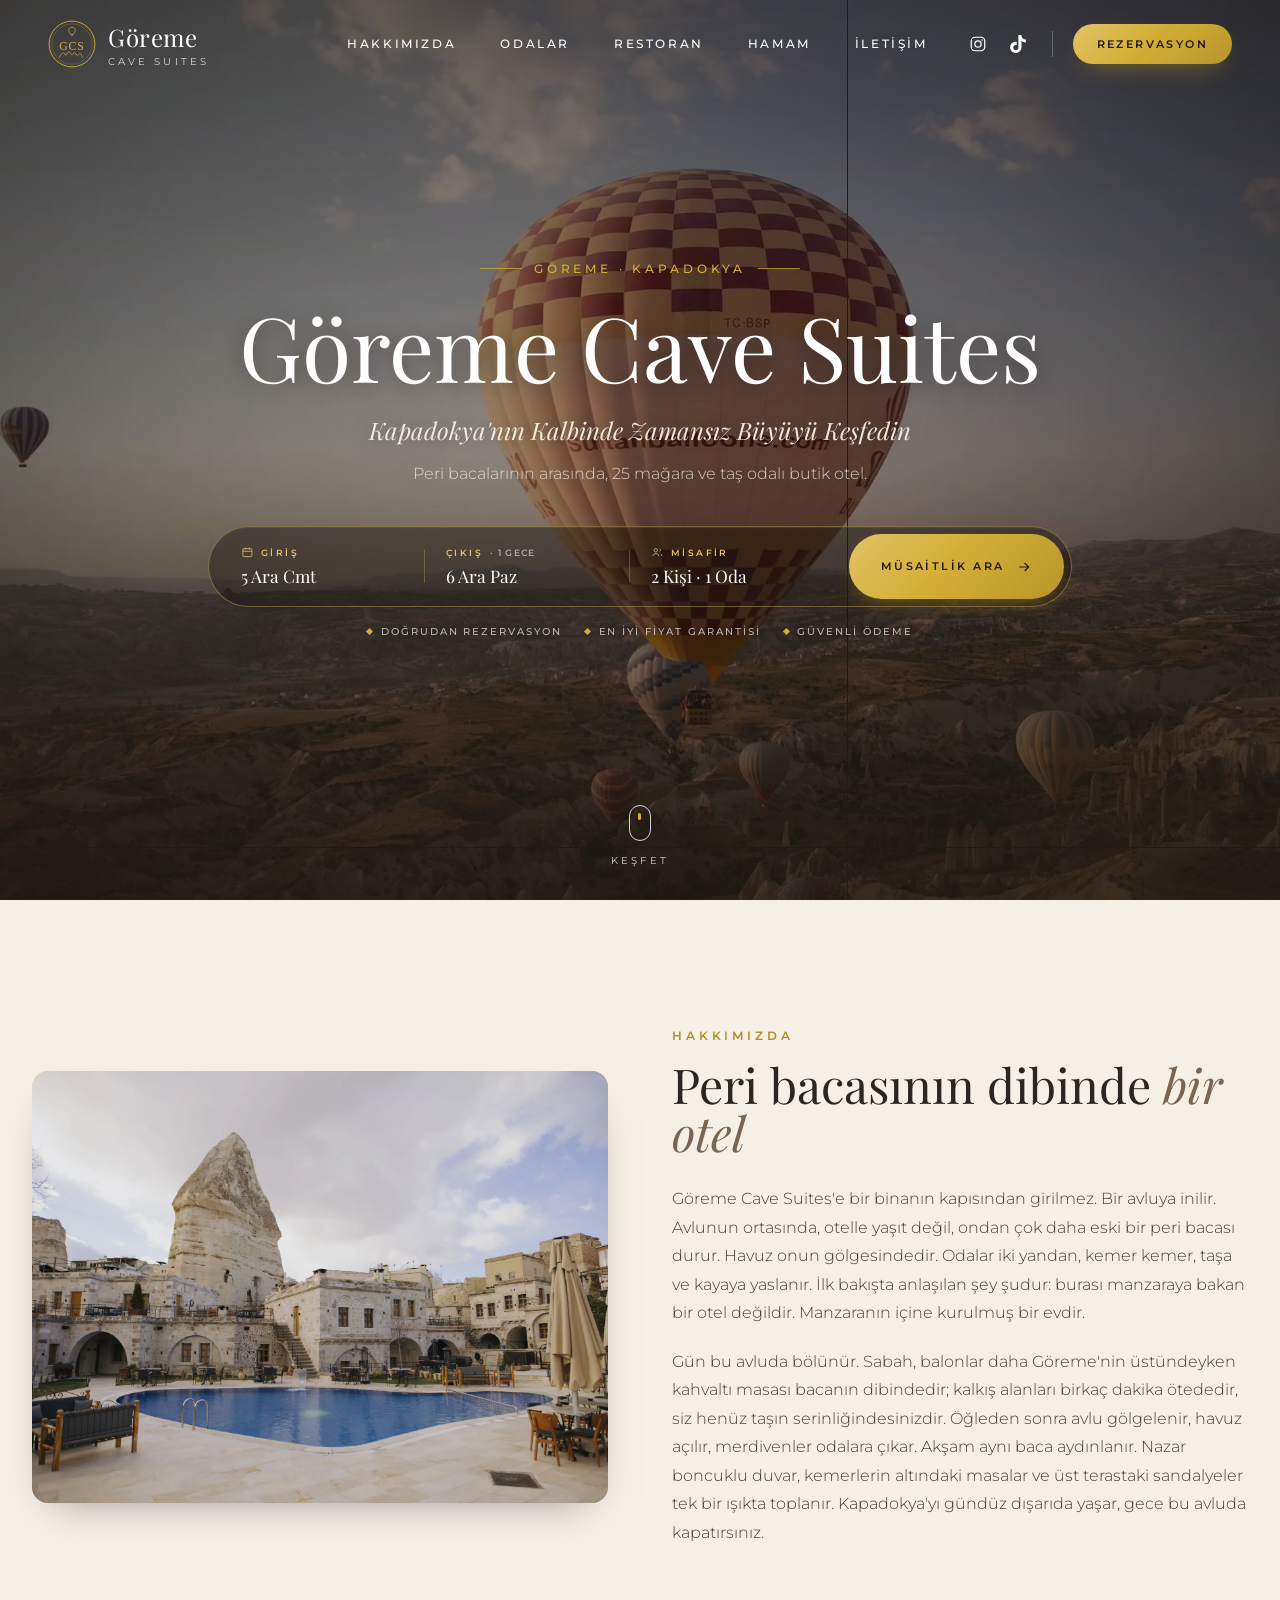
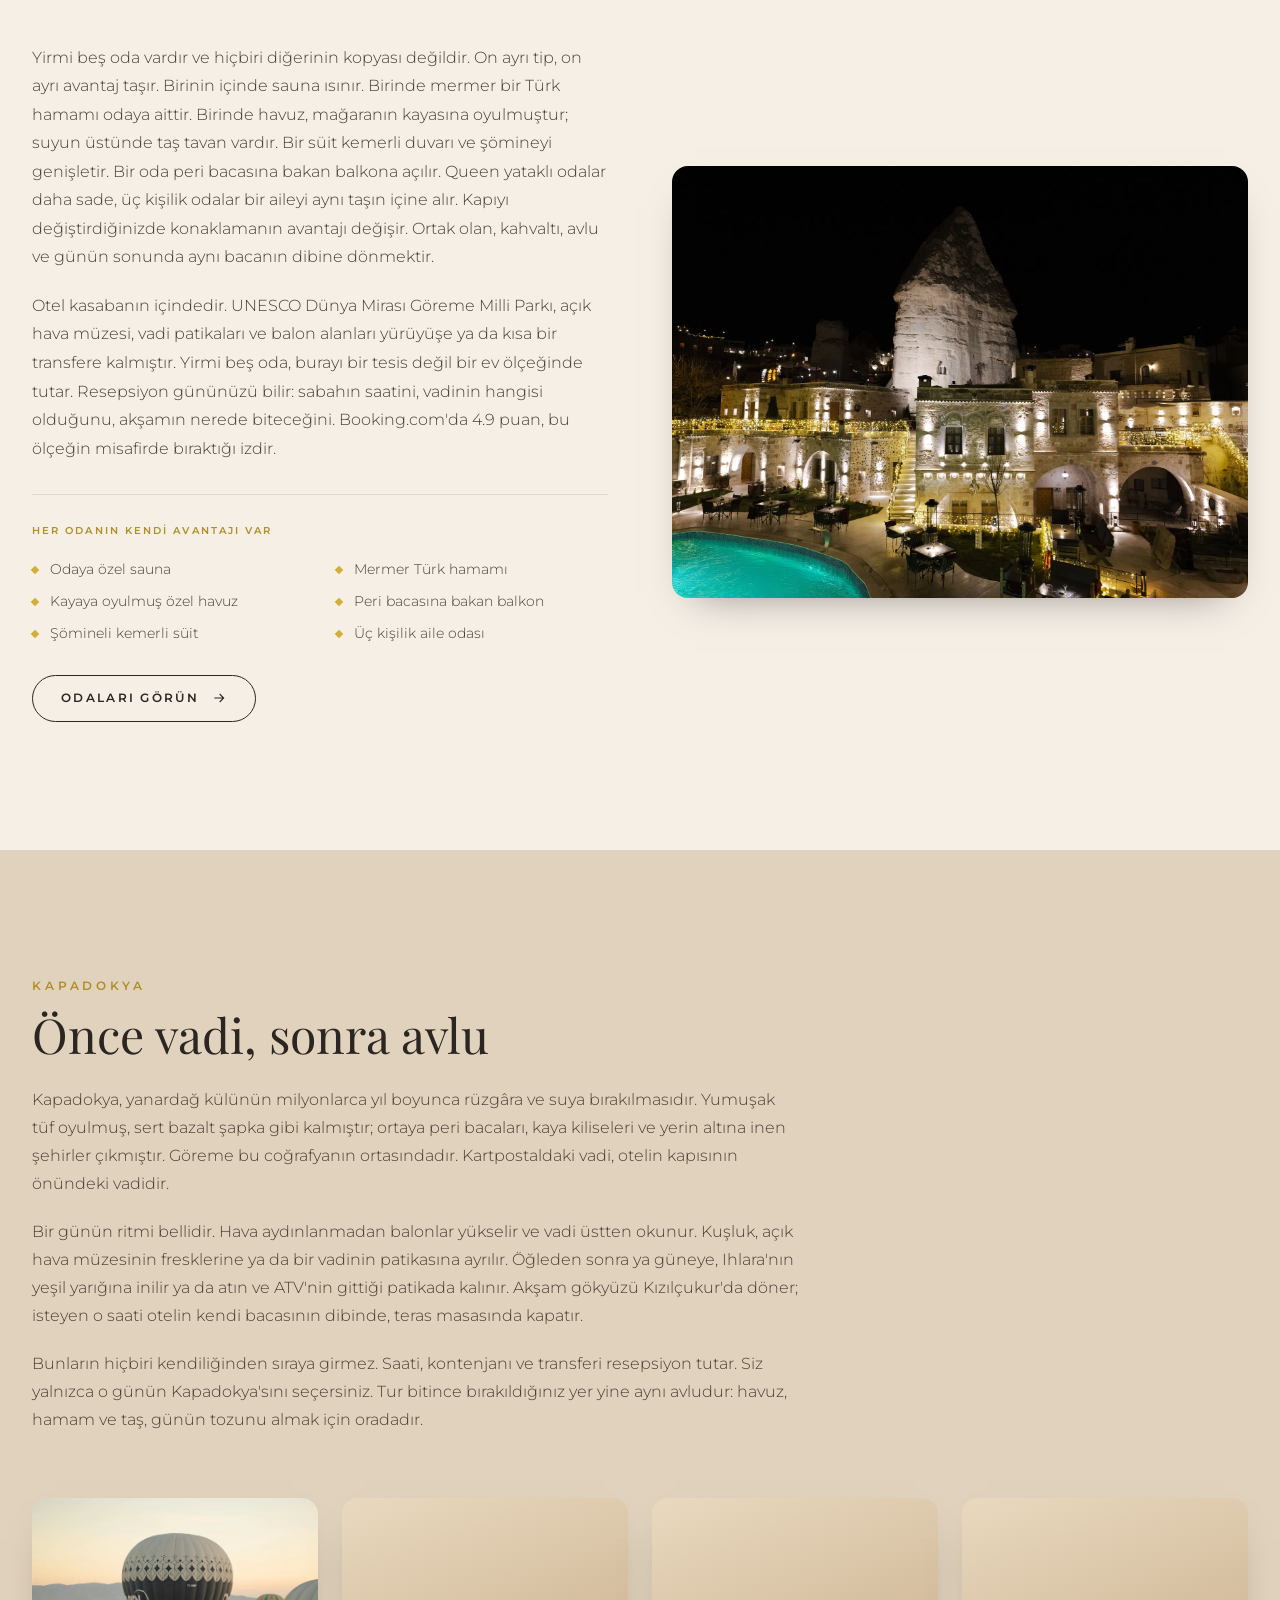
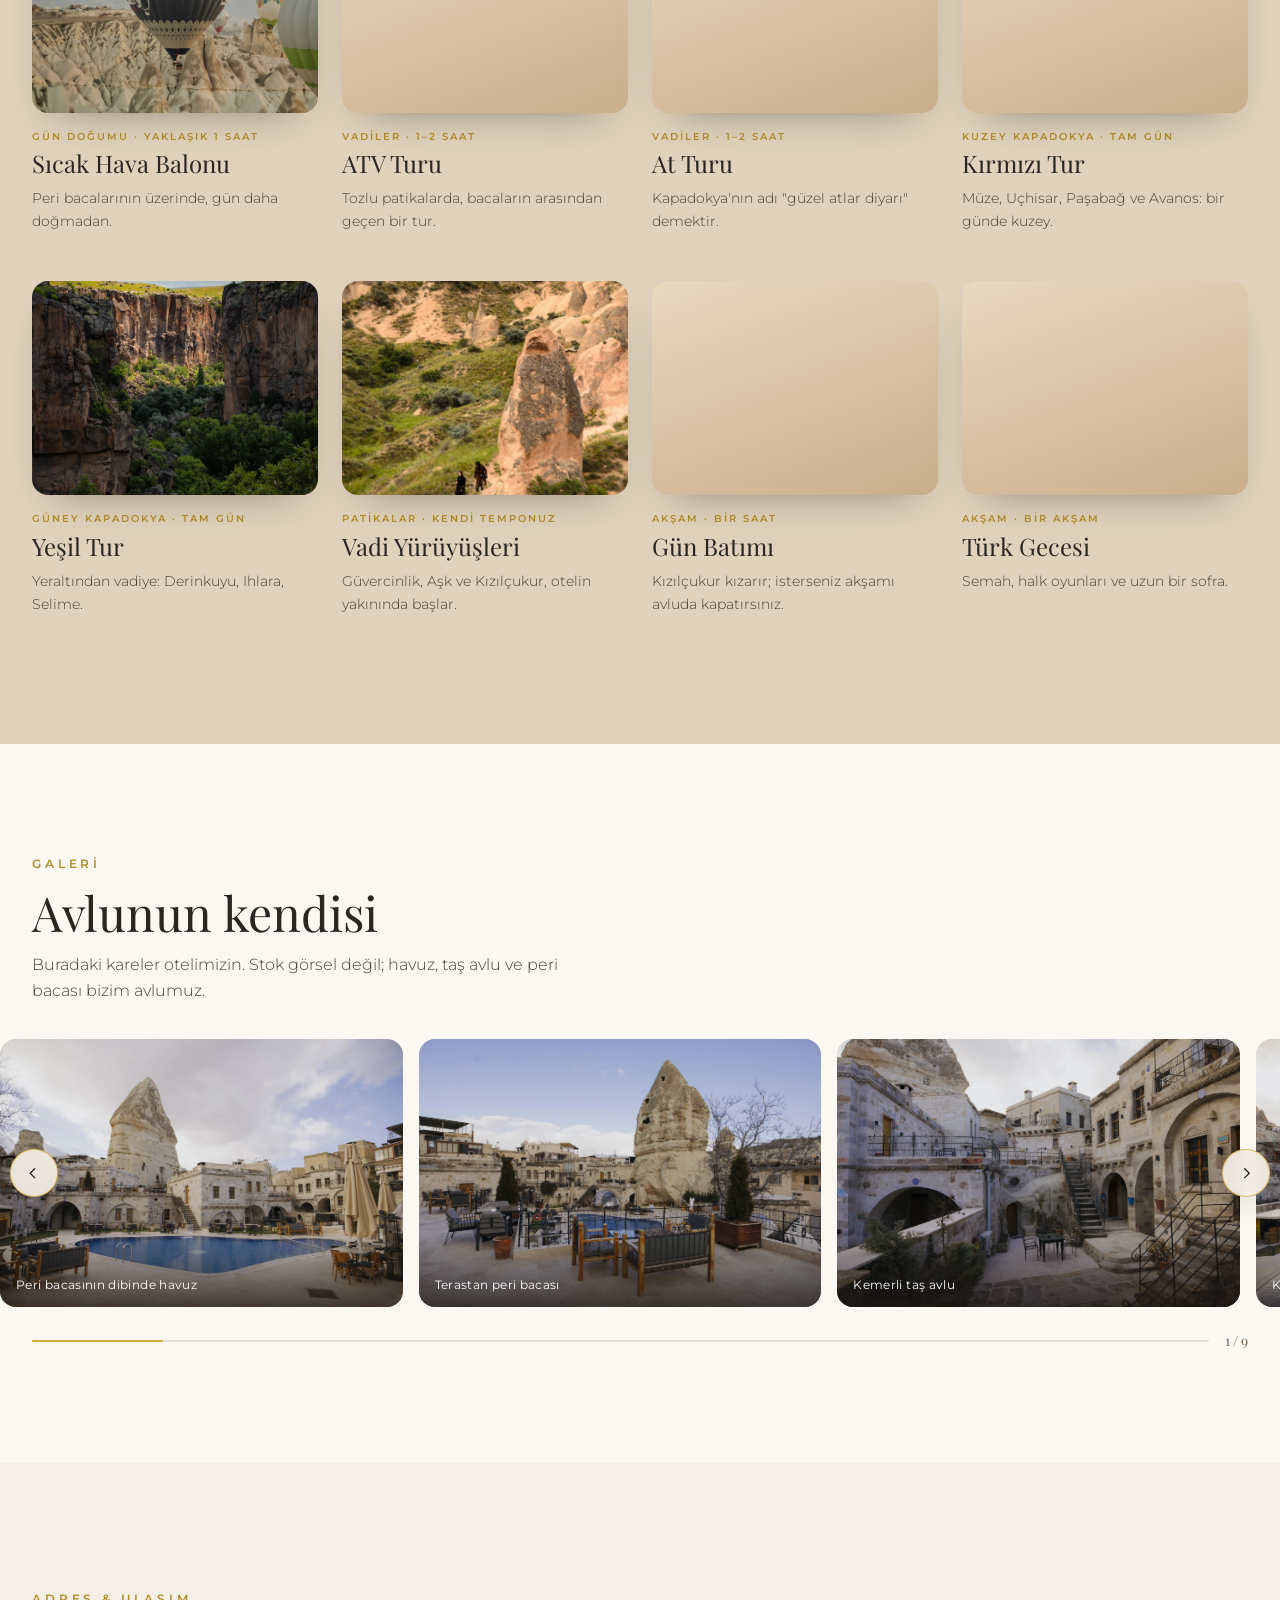
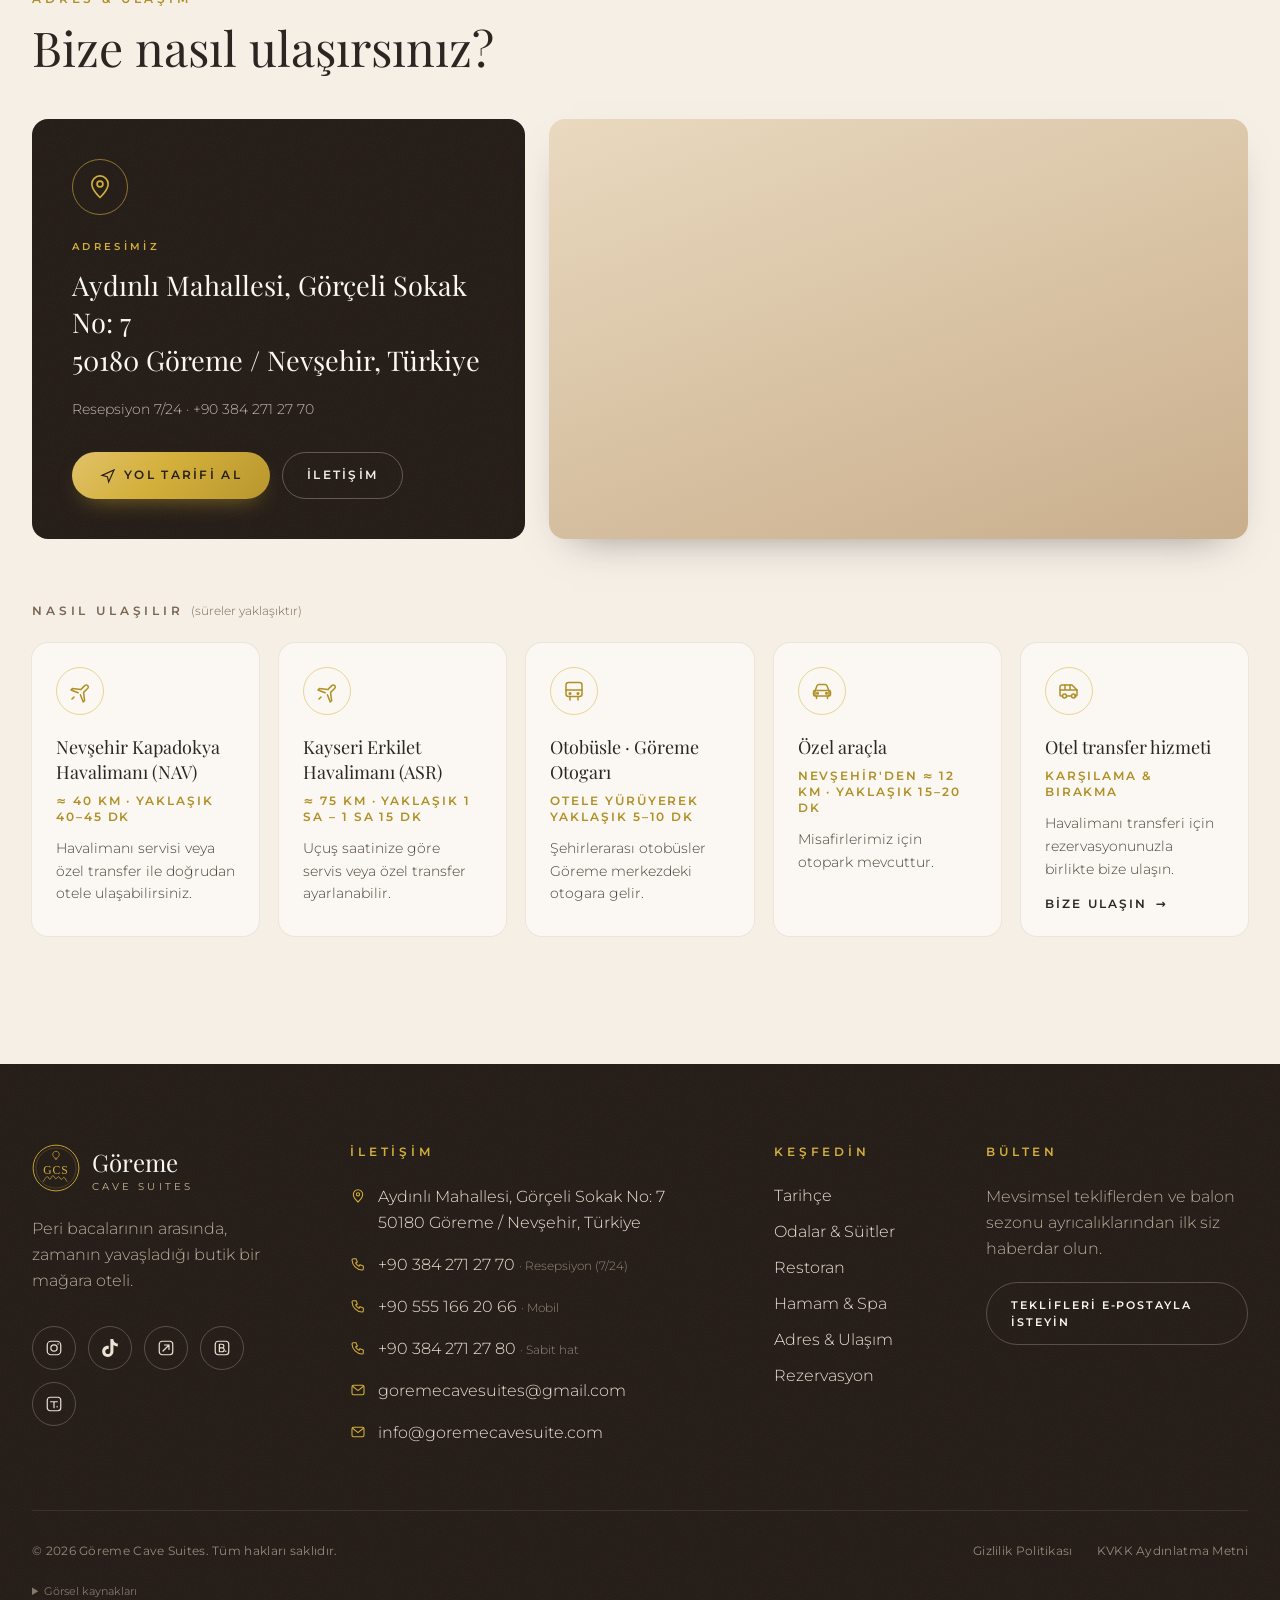
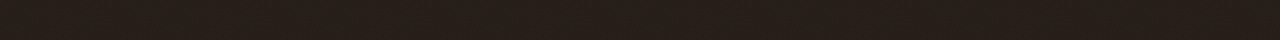
==== commit 724be07b: "Ust menu kaydirinca koyu zemine doner; bolumler arasi krem gecisi bir kademe belirgin." ====
--- a/index.html
+++ b/index.html
@@ -685,7 +685,7 @@
        Yeni Tailwind sınıfı eklenirse css/site.css yeniden derlenmelidir (KURULUM.md). -->
   <link rel="preload" href="fonts/montserrat-normal-latin-1.woff2" as="font" type="font/woff2" crossorigin />
   <link rel="preload" href="fonts/playfair-display-normal-latin-5.woff2" as="font" type="font/woff2" crossorigin />
-  <link rel="stylesheet" href="css/site.css?v=10" />
+  <link rel="stylesheet" href="css/site.css?v=11" />
 
   <style>
 /* =====================================================================
@@ -717,22 +717,23 @@
 .site-header .header-inner { transition: padding .5s ease; }
 .site-header .logo-img { height: 3rem; width: 3rem; transition: height .5s ease, width .5s ease, transform .6s ease; }
 .site-header .brand-sub { color: rgba(255, 255, 255, .78); }
-.site-header.is-solid { background: rgba(240, 231, 217, .95); color: #2B2622; box-shadow: 0 10px 30px -18px rgba(43, 38, 34, .45); backdrop-filter: blur(10px); -webkit-backdrop-filter: blur(10px); }
+/* Kaydırınca menü, açık sayfanın tersi: koyu zemin, açık yazı. Kahraman görselinin üstünde şeffaf kalır. */
+.site-header.is-solid { background: rgba(34, 26, 21, .94); color: #F5EFE6; box-shadow: 0 14px 28px -18px rgba(0, 0, 0, .8); backdrop-filter: blur(14px); -webkit-backdrop-filter: blur(14px); }
 .site-header.is-solid .header-inner { padding-top: .6rem; padding-bottom: .6rem; }
 .site-header.is-solid .logo-img { height: 2.5rem; width: 2.5rem; }
-.site-header.is-solid .brand-sub { color: #7A6552; }
-.site-header.menu-open { background: #F0E7D9; color: #2B2622; }
-.site-header.menu-open .brand-sub { color: #7A6552; }
+.site-header.is-solid .brand-sub { color: rgba(245, 239, 230, .72); }
+.site-header.menu-open { background: #221A15; color: #F5EFE6; }
+.site-header.menu-open .brand-sub { color: rgba(245, 239, 230, .72); }
 
 .nav-link { position: relative; padding: .35rem 0; transition: color .3s ease; }
 .nav-link::after { content: ''; position: absolute; left: 50%; right: 50%; bottom: -2px; height: 1px; background: #D4AF37; transition: left .35s ease, right .35s ease; }
 .nav-link:hover::after, .nav-link.is-active::after { left: 0; right: 0; }
 .nav-link.is-active { color: #D4AF37; }
-.site-header.is-solid .nav-link.is-active { color: #B08F26; }
+.site-header.is-solid .nav-link.is-active { color: #E2C266; }
 
 .social-icon { display: inline-flex; align-items: center; justify-content: center; width: 2.25rem; height: 2.25rem; border-radius: 999px; transition: color .3s ease, transform .3s ease, background-color .3s ease; }
 .social-icon:hover { color: #D4AF37; transform: translateY(-2px); }
-.site-header.is-solid .social-icon:hover { color: #B08F26; }
+.site-header.is-solid .social-icon:hover { color: #E2C266; }
 .social-icon svg { width: 18px; height: 18px; }
 .header-sep { width: 1px; height: 1.6rem; margin: 0 1.25rem 0 1rem; background: currentColor; opacity: .25; }
 
@@ -1339,7 +1340,7 @@
     </section>
 
     <!-- ============ KAPADOKYA, SONRA AKTİVİTELER ============ -->
-    <section id="aktiviteler" class="bg-sand-200/60 py-24 sm:py-32" aria-labelledby="aktivite-title">
+    <section id="aktiviteler" class="bg-sand-300 py-24 sm:py-32" aria-labelledby="aktivite-title">
       <div class="mx-auto max-w-7xl px-6 sm:px-8">
         <div class="max-w-3xl">
           <p class="text-xs font-semibold uppercase tracking-widest2 text-gold-dark">Kapadokya</p>
@@ -1547,7 +1548,7 @@
     </section>
 
     <!-- ============ MENÜ (SITE_CONTENT → MENU_CATEGORIES, MENU_DISHES) ============ -->
-    <section id="yemek-menusu" class="relative bg-sand-200/60 menu-grain" aria-labelledby="menu-title">
+    <section id="yemek-menusu" class="relative bg-sand-200 menu-grain" aria-labelledby="menu-title">
       <div class="mx-auto max-w-7xl px-6 sm:px-8 pt-24 sm:pt-32 pb-12 sm:pb-14 grid gap-10 lg:grid-cols-12 items-end">
         <div class="lg:col-span-8">
           <p class="reveal divider-ornament text-xs uppercase tracking-widest2 font-semibold">Kapadokya mutfağı</p>
@@ -1641,7 +1642,7 @@
     </section>
 
     <!-- ============ HİZMETLER (SITE_CONTENT → HAMAM_SERVICES) ============ -->
-    <section class="py-24 sm:py-32 bg-sand-200/60" aria-labelledby="hizmet-title">
+    <section class="py-24 sm:py-32 bg-sand-200" aria-labelledby="hizmet-title">
       <div class="mx-auto max-w-7xl px-6 sm:px-8">
         <div class="text-center max-w-2xl mx-auto">
           <p class="reveal divider-ornament text-xs uppercase tracking-widest2 font-semibold">Hizmetler</p>
@@ -1815,10 +1816,16 @@
   var burger = $('#burger');
   var panel = $('#mobileMenu');
 
+  /* Koyu girişin üstünde menü açık renkli kalır. Giriş bitince, açık zeminin tersi olan koyu menüye döner. */
   function onScroll() {
-    headerEl.classList.toggle('is-solid', window.scrollY > 40);
+    var view = document.querySelector('[data-view]:not([hidden])');
+    var first = view && view.querySelector('section, article');
+    var dark = first && (first.classList.contains('bg-cocoa-900') || first.classList.contains('text-white'));
+    var limit = dark ? Math.max(0, first.offsetHeight - headerEl.offsetHeight) : 0;
+    headerEl.classList.toggle('is-solid', window.scrollY >= limit);
   }
   window.addEventListener('scroll', onScroll, { passive: true });
+  window.addEventListener('resize', onScroll, { passive: true });
   onScroll();
 
   function setMenu(open) {
--- a/css/site.css
+++ b/css/site.css
@@ -1,3 +1,3 @@
 ﻿@font-face{font-family:Montserrat;font-style:normal;font-weight:300;font-display:swap;src:url(../fonts/montserrat-normal-latin-ext-0.woff2) format("woff2");unicode-range:u+0100-02ba,u+02bd-02c5,u+02c7-02cc,u+02ce-02d7,u+02dd-02ff,u+0304,u+0308,u+0329,u+1d00-1dbf,u+1e00-1e9f,u+1ef2-1eff,u+2020,u+20a0-20ab,u+20ad-20c4,u+2113,u+2c60-2c7f,u+a720-a7ff}@font-face{font-family:Montserrat;font-style:normal;font-weight:300;font-display:swap;src:url(../fonts/montserrat-normal-latin-1.woff2) format("woff2");unicode-range:u+00??,u+0131,u+0152-0153,u+02bb-02bc,u+02c6,u+02da,u+02dc,u+0304,u+0308,u+0329,u+2000-206f,u+20ac,u+2122,u+2191,u+2193,u+2212,u+2215,u+feff,u+fffd}@font-face{font-family:Montserrat;font-style:normal;font-weight:400;font-display:swap;src:url(../fonts/montserrat-normal-latin-ext-0.woff2) format("woff2");unicode-range:u+0100-02ba,u+02bd-02c5,u+02c7-02cc,u+02ce-02d7,u+02dd-02ff,u+0304,u+0308,u+0329,u+1d00-1dbf,u+1e00-1e9f,u+1ef2-1eff,u+2020,u+20a0-20ab,u+20ad-20c4,u+2113,u+2c60-2c7f,u+a720-a7ff}@font-face{font-family:Montserrat;font-style:normal;font-weight:400;font-display:swap;src:url(../fonts/montserrat-normal-latin-1.woff2) format("woff2");unicode-range:u+00??,u+0131,u+0152-0153,u+02bb-02bc,u+02c6,u+02da,u+02dc,u+0304,u+0308,u+0329,u+2000-206f,u+20ac,u+2122,u+2191,u+2193,u+2212,u+2215,u+feff,u+fffd}@font-face{font-family:Montserrat;font-style:normal;font-weight:500;font-display:swap;src:url(../fonts/montserrat-normal-latin-ext-0.woff2) format("woff2");unicode-range:u+0100-02ba,u+02bd-02c5,u+02c7-02cc,u+02ce-02d7,u+02dd-02ff,u+0304,u+0308,u+0329,u+1d00-1dbf,u+1e00-1e9f,u+1ef2-1eff,u+2020,u+20a0-20ab,u+20ad-20c4,u+2113,u+2c60-2c7f,u+a720-a7ff}@font-face{font-family:Montserrat;font-style:normal;font-weight:500;font-display:swap;src:url(../fonts/montserrat-normal-latin-1.woff2) format("woff2");unicode-range:u+00??,u+0131,u+0152-0153,u+02bb-02bc,u+02c6,u+02da,u+02dc,u+0304,u+0308,u+0329,u+2000-206f,u+20ac,u+2122,u+2191,u+2193,u+2212,u+2215,u+feff,u+fffd}@font-face{font-family:Montserrat;font-style:normal;font-weight:600;font-display:swap;src:url(../fonts/montserrat-normal-latin-ext-0.woff2) format("woff2");unicode-range:u+0100-02ba,u+02bd-02c5,u+02c7-02cc,u+02ce-02d7,u+02dd-02ff,u+0304,u+0308,u+0329,u+1d00-1dbf,u+1e00-1e9f,u+1ef2-1eff,u+2020,u+20a0-20ab,u+20ad-20c4,u+2113,u+2c60-2c7f,u+a720-a7ff}@font-face{font-family:Montserrat;font-style:normal;font-weight:600;font-display:swap;src:url(../fonts/montserrat-normal-latin-1.woff2) format("woff2");unicode-range:u+00??,u+0131,u+0152-0153,u+02bb-02bc,u+02c6,u+02da,u+02dc,u+0304,u+0308,u+0329,u+2000-206f,u+20ac,u+2122,u+2191,u+2193,u+2212,u+2215,u+feff,u+fffd}@font-face{font-family:Playfair Display;font-style:italic;font-weight:400;font-display:swap;src:url(../fonts/playfair-display-italic-latin-ext-2.woff2) format("woff2");unicode-range:u+0100-02ba,u+02bd-02c5,u+02c7-02cc,u+02ce-02d7,u+02dd-02ff,u+0304,u+0308,u+0329,u+1d00-1dbf,u+1e00-1e9f,u+1ef2-1eff,u+2020,u+20a0-20ab,u+20ad-20c4,u+2113,u+2c60-2c7f,u+a720-a7ff}@font-face{font-family:Playfair Display;font-style:italic;font-weight:400;font-display:swap;src:url(../fonts/playfair-display-italic-latin-3.woff2) format("woff2");unicode-range:u+00??,u+0131,u+0152-0153,u+02bb-02bc,u+02c6,u+02da,u+02dc,u+0304,u+0308,u+0329,u+2000-206f,u+20ac,u+2122,u+2191,u+2193,u+2212,u+2215,u+feff,u+fffd}@font-face{font-family:Playfair Display;font-style:italic;font-weight:500;font-display:swap;src:url(../fonts/playfair-display-italic-latin-ext-2.woff2) format("woff2");unicode-range:u+0100-02ba,u+02bd-02c5,u+02c7-02cc,u+02ce-02d7,u+02dd-02ff,u+0304,u+0308,u+0329,u+1d00-1dbf,u+1e00-1e9f,u+1ef2-1eff,u+2020,u+20a0-20ab,u+20ad-20c4,u+2113,u+2c60-2c7f,u+a720-a7ff}@font-face{font-family:Playfair Display;font-style:italic;font-weight:500;font-display:swap;src:url(../fonts/playfair-display-italic-latin-3.woff2) format("woff2");unicode-range:u+00??,u+0131,u+0152-0153,u+02bb-02bc,u+02c6,u+02da,u+02dc,u+0304,u+0308,u+0329,u+2000-206f,u+20ac,u+2122,u+2191,u+2193,u+2212,u+2215,u+feff,u+fffd}@font-face{font-family:Playfair Display;font-style:normal;font-weight:400;font-display:swap;src:url(../fonts/playfair-display-normal-latin-ext-4.woff2) format("woff2");unicode-range:u+0100-02ba,u+02bd-02c5,u+02c7-02cc,u+02ce-02d7,u+02dd-02ff,u+0304,u+0308,u+0329,u+1d00-1dbf,u+1e00-1e9f,u+1ef2-1eff,u+2020,u+20a0-20ab,u+20ad-20c4,u+2113,u+2c60-2c7f,u+a720-a7ff}@font-face{font-family:Playfair Display;font-style:normal;font-weight:400;font-display:swap;src:url(../fonts/playfair-display-normal-latin-5.woff2) format("woff2");unicode-range:u+00??,u+0131,u+0152-0153,u+02bb-02bc,u+02c6,u+02da,u+02dc,u+0304,u+0308,u+0329,u+2000-206f,u+20ac,u+2122,u+2191,u+2193,u+2212,u+2215,u+feff,u+fffd}@font-face{font-family:Playfair Display;font-style:normal;font-weight:500;font-display:swap;src:url(../fonts/playfair-display-normal-latin-ext-4.woff2) format("woff2");unicode-range:u+0100-02ba,u+02bd-02c5,u+02c7-02cc,u+02ce-02d7,u+02dd-02ff,u+0304,u+0308,u+0329,u+1d00-1dbf,u+1e00-1e9f,u+1ef2-1eff,u+2020,u+20a0-20ab,u+20ad-20c4,u+2113,u+2c60-2c7f,u+a720-a7ff}@font-face{font-family:Playfair Display;font-style:normal;font-weight:500;font-display:swap;src:url(../fonts/playfair-display-normal-latin-5.woff2) format("woff2");unicode-range:u+00??,u+0131,u+0152-0153,u+02bb-02bc,u+02c6,u+02da,u+02dc,u+0304,u+0308,u+0329,u+2000-206f,u+20ac,u+2122,u+2191,u+2193,u+2212,u+2215,u+feff,u+fffd}@font-face{font-family:Playfair Display;font-style:normal;font-weight:600;font-display:swap;src:url(../fonts/playfair-display-normal-latin-ext-4.woff2) format("woff2");unicode-range:u+0100-02ba,u+02bd-02c5,u+02c7-02cc,u+02ce-02d7,u+02dd-02ff,u+0304,u+0308,u+0329,u+1d00-1dbf,u+1e00-1e9f,u+1ef2-1eff,u+2020,u+20a0-20ab,u+20ad-20c4,u+2113,u+2c60-2c7f,u+a720-a7ff}@font-face{font-family:Playfair Display;font-style:normal;font-weight:600;font-display:swap;src:url(../fonts/playfair-display-normal-latin-5.woff2) format("woff2");unicode-range:u+00??,u+0131,u+0152-0153,u+02bb-02bc,u+02c6,u+02da,u+02dc,u+0304,u+0308,u+0329,u+2000-206f,u+20ac,u+2122,u+2191,u+2193,u+2212,u+2215,u+feff,u+fffd}*,:after,:before{--tw-border-spacing-x:0;--tw-border-spacing-y:0;--tw-translate-x:0;--tw-translate-y:0;--tw-rotate:0;--tw-skew-x:0;--tw-skew-y:0;--tw-scale-x:1;--tw-scale-y:1;--tw-pan-x: ;--tw-pan-y: ;--tw-pinch-zoom: ;--tw-scroll-snap-strictness:proximity;--tw-gradient-from-position: ;--tw-gradient-via-position: ;--tw-gradient-to-position: ;--tw-ordinal: ;--tw-slashed-zero: ;--tw-numeric-figure: ;--tw-numeric-spacing: ;--tw-numeric-fraction: ;--tw-ring-inset: ;--tw-ring-offset-width:0px;--tw-ring-offset-color:#fff;--tw-ring-color:rgba(59,130,246,.5);--tw-ring-offset-shadow:0 0 #0000;--tw-ring-shadow:0 0 #0000;--tw-shadow:0 0 #0000;--tw-shadow-colored:0 0 #0000;--tw-blur: ;--tw-brightness: ;--tw-contrast: ;--tw-grayscale: ;--tw-hue-rotate: ;--tw-invert: ;--tw-saturate: ;--tw-sepia: ;--tw-drop-shadow: ;--tw-backdrop-blur: ;--tw-backdrop-brightness: ;--tw-backdrop-contrast: ;--tw-backdrop-grayscale: ;--tw-backdrop-hue-rotate: ;--tw-backdrop-invert: ;--tw-backdrop-opacity: ;--tw-backdrop-saturate: ;--tw-backdrop-sepia: ;--tw-contain-size: ;--tw-contain-layout: ;--tw-contain-paint: ;--tw-contain-style: }::backdrop{--tw-border-spacing-x:0;--tw-border-spacing-y:0;--tw-translate-x:0;--tw-translate-y:0;--tw-rotate:0;--tw-skew-x:0;--tw-skew-y:0;--tw-scale-x:1;--tw-scale-y:1;--tw-pan-x: ;--tw-pan-y: ;--tw-pinch-zoom: ;--tw-scroll-snap-strictness:proximity;--tw-gradient-from-position: ;--tw-gradient-via-position: ;--tw-gradient-to-position: ;--tw-ordinal: ;--tw-slashed-zero: ;--tw-numeric-figure: ;--tw-numeric-spacing: ;--tw-numeric-fraction: ;--tw-ring-inset: ;--tw-ring-offset-width:0px;--tw-ring-offset-color:#fff;--tw-ring-color:rgba(59,130,246,.5);--tw-ring-offset-shadow:0 0 #0000;--tw-ring-shadow:0 0 #0000;--tw-shadow:0 0 #0000;--tw-shadow-colored:0 0 #0000;--tw-blur: ;--tw-brightness: ;--tw-contrast: ;--tw-grayscale: ;--tw-hue-rotate: ;--tw-invert: ;--tw-saturate: ;--tw-sepia: ;--tw-drop-shadow: ;--tw-backdrop-blur: ;--tw-backdrop-brightness: ;--tw-backdrop-contrast: ;--tw-backdrop-grayscale: ;--tw-backdrop-hue-rotate: ;--tw-backdrop-invert: ;--tw-backdrop-opacity: ;--tw-backdrop-saturate: ;--tw-backdrop-sepia: ;--tw-contain-size: ;--tw-contain-layout: ;--tw-contain-paint: ;--tw-contain-style: }
 
-/*! tailwindcss v3.4.17 | MIT License | https://tailwindcss.com*/*,:after,:before{box-sizing:border-box;border:0 solid #e5e7eb}:after,:before{--tw-content:""}:host,html{line-height:1.5;-webkit-text-size-adjust:100%;-moz-tab-size:4;-o-tab-size:4;tab-size:4;font-family:Montserrat,system-ui,sans-serif;font-feature-settings:normal;font-variation-settings:normal;-webkit-tap-highlight-color:transparent}body{margin:0;line-height:inherit}hr{height:0;color:inherit;border-top-width:1px}abbr:where([title]){-webkit-text-decoration:underline dotted;text-decoration:underline dotted}h1,h2,h3,h4,h5,h6{font-size:inherit;font-weight:inherit}a{color:inherit;text-decoration:inherit}b,strong{font-weight:bolder}code,kbd,pre,samp{font-family:ui-monospace,SFMono-Regular,Menlo,Monaco,Consolas,Liberation Mono,Courier New,monospace;font-feature-settings:normal;font-variation-settings:normal;font-size:1em}small{font-size:80%}sub,sup{font-size:75%;line-height:0;position:relative;vertical-align:baseline}sub{bottom:-.25em}sup{top:-.5em}table{text-indent:0;border-color:inherit;border-collapse:collapse}button,input,optgroup,select,textarea{font-family:inherit;font-feature-settings:inherit;font-variation-settings:inherit;font-size:100%;font-weight:inherit;line-height:inherit;letter-spacing:inherit;color:inherit;margin:0;padding:0}button,select{text-transform:none}button,input:where([type=button]),input:where([type=reset]),input:where([type=submit]){-webkit-appearance:button;background-color:transparent;background-image:none}:-moz-focusring{outline:auto}:-moz-ui-invalid{box-shadow:none}progress{vertical-align:baseline}::-webkit-inner-spin-button,::-webkit-outer-spin-button{height:auto}[type=search]{-webkit-appearance:textfield;outline-offset:-2px}::-webkit-search-decoration{-webkit-appearance:none}::-webkit-file-upload-button{-webkit-appearance:button;font:inherit}summary{display:list-item}blockquote,dd,dl,figure,h1,h2,h3,h4,h5,h6,hr,p,pre{margin:0}fieldset{margin:0}fieldset,legend{padding:0}menu,ol,ul{list-style:none;margin:0;padding:0}dialog{padding:0}textarea{resize:vertical}input::-moz-placeholder,textarea::-moz-placeholder{opacity:1;color:#9ca3af}input::placeholder,textarea::placeholder{opacity:1;color:#9ca3af}[role=button],button{cursor:pointer}:disabled{cursor:default}audio,canvas,embed,iframe,img,object,svg,video{display:block;vertical-align:middle}img,video{max-width:100%;height:auto}[hidden]:where(:not([hidden=until-found])){display:none}.container{width:100%}@media (min-width:640px){.container{max-width:640px}}@media (min-width:768px){.container{max-width:768px}}@media (min-width:1024px){.container{max-width:1024px}}@media (min-width:1280px){.container{max-width:1280px}}@media (min-width:1536px){.container{max-width:1536px}}.sr-only{position:absolute;width:1px;height:1px;padding:0;margin:-1px;overflow:hidden;clip:rect(0,0,0,0);white-space:nowrap;border-width:0}.pointer-events-none{pointer-events:none}.pointer-events-auto{pointer-events:auto}.visible{visibility:visible}.fixed{position:fixed}.absolute{position:absolute}.relative{position:relative}.sticky{position:sticky}.inset-0{inset:0}.inset-x-0{left:0;right:0}.-bottom-10{bottom:-2.5rem}.-right-6{right:-1.5rem}.bottom-0{bottom:0}.bottom-3{bottom:.75rem}.bottom-4{bottom:1rem}.bottom-7{bottom:1.75rem}.bottom-8{bottom:2rem}.left-2{left:.5rem}.left-3{left:.75rem}.left-4{left:1rem}.right-2{right:.5rem}.right-3{right:.75rem}.right-4{right:1rem}.right-5{right:1.25rem}.right-6{right:1.5rem}.top-0{top:0}.top-1\/2{top:50%}.top-20{top:5rem}.top-4{top:1rem}.top-full{top:100%}.isolate{isolation:isolate}.z-10{z-index:10}.z-30{z-index:30}.z-50{z-index:50}.z-\[1\]{z-index:1}.z-\[60\]{z-index:60}.m-1{margin:.25rem}.mx-auto{margin-left:auto;margin-right:auto}.-mr-1{margin-right:-.25rem}.-mr-2{margin-right:-.5rem}.-mt-1{margin-top:-.25rem}.ml-auto{margin-left:auto}.mt-0\.5{margin-top:.125rem}.mt-1{margin-top:.25rem}.mt-1\.5{margin-top:.375rem}.mt-10{margin-top:2.5rem}.mt-12{margin-top:3rem}.mt-14{margin-top:3.5rem}.mt-16{margin-top:4rem}.mt-2{margin-top:.5rem}.mt-2\.5{margin-top:.625rem}.mt-20{margin-top:5rem}.mt-3{margin-top:.75rem}.mt-4{margin-top:1rem}.mt-5{margin-top:1.25rem}.mt-6{margin-top:1.5rem}.mt-7{margin-top:1.75rem}.mt-8{margin-top:2rem}.mt-9{margin-top:2.25rem}.mt-auto{margin-top:auto}.block{display:block}.flex{display:flex}.inline-flex{display:inline-flex}.grid{display:grid}.hidden{display:none}.aspect-\[1\/1\]{aspect-ratio:1/1}.aspect-\[16\/10\]{aspect-ratio:16/10}.aspect-\[4\/3\]{aspect-ratio:4/3}.aspect-\[4\/5\]{aspect-ratio:4/5}.aspect-square{aspect-ratio:1/1}.h-1\.5{height:.375rem}.h-10{height:2.5rem}.h-11{height:2.75rem}.h-12{height:3rem}.h-14{height:3.5rem}.h-2{height:.5rem}.h-24{height:6rem}.h-3\.5{height:.875rem}.h-4{height:1rem}.h-5{height:1.25rem}.h-6{height:1.5rem}.h-60{height:15rem}.h-7{height:1.75rem}.h-8{height:2rem}.h-9{height:2.25rem}.h-\[100svh\]{height:100svh}.h-\[68svh\]{height:68svh}.h-\[calc\(100svh-100\%\)\]{height:calc(100svh - 100%)}.h-full{height:100%}.h-px{height:1px}.max-h-\[76vh\]{max-height:76vh}.max-h-\[92dvh\]{max-height:92dvh}.max-h-full{max-height:100%}.min-h-0{min-height:0}.min-h-\[1\.25rem\]{min-height:1.25rem}.min-h-\[440px\]{min-height:440px}.min-h-\[600px\]{min-height:600px}.min-h-full{min-height:100%}.w-1\.5{width:.375rem}.w-10{width:2.5rem}.w-11{width:2.75rem}.w-12{width:3rem}.w-14{width:3.5rem}.w-2{width:.5rem}.w-24{width:6rem}.w-3\.5{width:.875rem}.w-4{width:1rem}.w-44{width:11rem}.w-5{width:1.25rem}.w-6{width:1.5rem}.w-7{width:1.75rem}.w-8{width:2rem}.w-9{width:2.25rem}.w-full{width:100%}.w-max{width:-moz-max-content;width:max-content}.min-w-0{min-width:0}.max-w-2xl{max-width:42rem}.max-w-3xl{max-width:48rem}.max-w-5xl{max-width:64rem}.max-w-6xl{max-width:72rem}.max-w-7xl{max-width:80rem}.max-w-\[88rem\]{max-width:88rem}.max-w-full{max-width:100%}.max-w-lg{max-width:32rem}.max-w-md{max-width:28rem}.max-w-xl{max-width:36rem}.max-w-xs{max-width:20rem}.flex-1{flex:1 1 0%}.flex-shrink{flex-shrink:1}.shrink-0{flex-shrink:0}.origin-left{transform-origin:left}.-translate-y-1\/2{--tw-translate-y:-50%}.-translate-y-1\/2,.rotate-45{transform:translate(var(--tw-translate-x),var(--tw-translate-y)) rotate(var(--tw-rotate)) skewX(var(--tw-skew-x)) skewY(var(--tw-skew-y)) scaleX(var(--tw-scale-x)) scaleY(var(--tw-scale-y))}.rotate-45{--tw-rotate:45deg}.scale-75{--tw-scale-x:.75;--tw-scale-y:.75}.scale-75,.transform{transform:translate(var(--tw-translate-x),var(--tw-translate-y)) rotate(var(--tw-rotate)) skewX(var(--tw-skew-x)) skewY(var(--tw-skew-y)) scaleX(var(--tw-scale-x)) scaleY(var(--tw-scale-y))}.cursor-pointer{cursor:pointer}.cursor-zoom-in{cursor:zoom-in}.resize{resize:both}.grid-cols-1{grid-template-columns:repeat(1,minmax(0,1fr))}.grid-cols-2{grid-template-columns:repeat(2,minmax(0,1fr))}.grid-cols-3{grid-template-columns:repeat(3,minmax(0,1fr))}.grid-rows-\[auto_minmax\(0\2c 1fr\)\]{grid-template-rows:auto minmax(0,1fr)}.flex-col{flex-direction:column}.flex-wrap{flex-wrap:wrap}.items-end{align-items:flex-end}.items-center{align-items:center}.items-baseline{align-items:baseline}.items-stretch{align-items:stretch}.justify-end{justify-content:flex-end}.justify-center{justify-content:center}.justify-between{justify-content:space-between}.gap-0\.5{gap:.125rem}.gap-1{gap:.25rem}.gap-1\.5{gap:.375rem}.gap-10{gap:2.5rem}.gap-12{gap:3rem}.gap-14{gap:3.5rem}.gap-2{gap:.5rem}.gap-2\.5{gap:.625rem}.gap-3{gap:.75rem}.gap-4{gap:1rem}.gap-5{gap:1.25rem}.gap-6{gap:1.5rem}.gap-7{gap:1.75rem}.gap-8{gap:2rem}.gap-x-4{-moz-column-gap:1rem;column-gap:1rem}.gap-x-6{-moz-column-gap:1.5rem;column-gap:1.5rem}.gap-x-8{-moz-column-gap:2rem;column-gap:2rem}.gap-y-1\.5{row-gap:.375rem}.gap-y-12{row-gap:3rem}.gap-y-3{row-gap:.75rem}.gap-y-4{row-gap:1rem}.space-y-1>:not([hidden])~:not([hidden]){--tw-space-y-reverse:0;margin-top:calc(.25rem*(1 - var(--tw-space-y-reverse)));margin-bottom:calc(.25rem*var(--tw-space-y-reverse))}.space-y-3>:not([hidden])~:not([hidden]){--tw-space-y-reverse:0;margin-top:calc(.75rem*(1 - var(--tw-space-y-reverse)));margin-bottom:calc(.75rem*var(--tw-space-y-reverse))}.space-y-4>:not([hidden])~:not([hidden]){--tw-space-y-reverse:0;margin-top:calc(1rem*(1 - var(--tw-space-y-reverse)));margin-bottom:calc(1rem*var(--tw-space-y-reverse))}.space-y-5>:not([hidden])~:not([hidden]){--tw-space-y-reverse:0;margin-top:calc(1.25rem*(1 - var(--tw-space-y-reverse)));margin-bottom:calc(1.25rem*var(--tw-space-y-reverse))}.self-start{align-self:flex-start}.justify-self-start{justify-self:start}.justify-self-end{justify-self:end}.justify-self-center{justify-self:center}.overflow-hidden{overflow:hidden}.overflow-x-auto{overflow-x:auto}.overflow-y-auto{overflow-y:auto}.whitespace-nowrap{white-space:nowrap}.break-words{overflow-wrap:break-word}.break-all{word-break:break-all}.\!rounded-none{border-radius:0!important}.rounded-2xl{border-radius:1rem}.rounded-full{border-radius:9999px}.rounded-xl{border-radius:.75rem}.border{border-width:1px}.border-y{border-top-width:1px}.border-b,.border-y{border-bottom-width:1px}.border-t{border-top-width:1px}.border-gold\/50{border-color:rgba(212,175,55,.5)}.border-gold\/60{border-color:rgba(212,175,55,.6)}.border-ink\/10{border-color:rgba(43,38,34,.1)}.border-ink\/15{border-color:rgba(43,38,34,.15)}.border-ink\/5{border-color:rgba(43,38,34,.05)}.border-sand-200\/10{border-color:hsla(36,41%,88%,.1)}.border-sand-200\/25{border-color:hsla(36,41%,88%,.25)}.border-sand-200\/30{border-color:hsla(36,41%,88%,.3)}.border-sand-200\/40{border-color:hsla(36,41%,88%,.4)}.border-white\/40{border-color:hsla(0,0%,100%,.4)}.border-white\/50{border-color:hsla(0,0%,100%,.5)}.border-white\/60{border-color:hsla(0,0%,100%,.6)}.\!bg-gold{--tw-bg-opacity:1!important;background-color:rgb(212 175 55/var(--tw-bg-opacity,1))!important}.bg-cocoa-900{--tw-bg-opacity:1;background-color:rgb(34 26 21/var(--tw-bg-opacity,1))}.bg-cocoa-900\/0{background-color:rgba(34,26,21,0)}.bg-cocoa-900\/30{background-color:rgba(34,26,21,.3)}.bg-cocoa-900\/95{background-color:rgba(34,26,21,.95)}.bg-gold{--tw-bg-opacity:1;background-color:rgb(212 175 55/var(--tw-bg-opacity,1))}.bg-gold\/10{background-color:rgba(212,175,55,.1)}.bg-gold\/15{background-color:rgba(212,175,55,.15)}.bg-ink\/10{background-color:rgba(43,38,34,.1)}.bg-sand-100{--tw-bg-opacity:1;background-color:rgb(245 239 230/var(--tw-bg-opacity,1))}.bg-sand-200{--tw-bg-opacity:1;background-color:rgb(237 227 212/var(--tw-bg-opacity,1))}.bg-sand-200\/60{background-color:hsla(36,41%,88%,.6)}.bg-sand-50{--tw-bg-opacity:1;background-color:rgb(251 248 243/var(--tw-bg-opacity,1))}.bg-sand-50\/10{background-color:hsla(38,50%,97%,.1)}.bg-sand-50\/60{background-color:hsla(38,50%,97%,.6)}.bg-sand-50\/90{background-color:hsla(38,50%,97%,.9)}.bg-transparent{background-color:transparent}.bg-white{--tw-bg-opacity:1;background-color:rgb(255 255 255/var(--tw-bg-opacity,1))}.bg-white\/10{background-color:hsla(0,0%,100%,.1)}.bg-gradient-to-b{background-image:linear-gradient(to bottom,var(--tw-gradient-stops))}.bg-gradient-to-t{background-image:linear-gradient(to top,var(--tw-gradient-stops))}.from-cocoa-900\/60{--tw-gradient-from:rgba(34,26,21,.6) var(--tw-gradient-from-position);--tw-gradient-to:rgba(34,26,21,0) var(--tw-gradient-to-position);--tw-gradient-stops:var(--tw-gradient-from),var(--tw-gradient-to)}.from-cocoa-900\/90{--tw-gradient-from:rgba(34,26,21,.9) var(--tw-gradient-from-position);--tw-gradient-to:rgba(34,26,21,0) var(--tw-gradient-to-position);--tw-gradient-stops:var(--tw-gradient-from),var(--tw-gradient-to)}.via-cocoa-900\/10{--tw-gradient-to:rgba(34,26,21,0) var(--tw-gradient-to-position);--tw-gradient-stops:var(--tw-gradient-from),rgba(34,26,21,.1) var(--tw-gradient-via-position),var(--tw-gradient-to)}.via-cocoa-900\/20{--tw-gradient-to:rgba(34,26,21,0) var(--tw-gradient-to-position);--tw-gradient-stops:var(--tw-gradient-from),rgba(34,26,21,.2) var(--tw-gradient-via-position),var(--tw-gradient-to)}.via-cocoa-900\/25{--tw-gradient-to:rgba(34,26,21,0) var(--tw-gradient-to-position);--tw-gradient-stops:var(--tw-gradient-from),rgba(34,26,21,.25) var(--tw-gradient-via-position),var(--tw-gradient-to)}.via-cocoa-900\/35{--tw-gradient-to:rgba(34,26,21,0) var(--tw-gradient-to-position);--tw-gradient-stops:var(--tw-gradient-from),rgba(34,26,21,.35) var(--tw-gradient-via-position),var(--tw-gradient-to)}.to-cocoa-900\/45{--tw-gradient-to:rgba(34,26,21,.45) var(--tw-gradient-to-position)}.to-cocoa-900\/70{--tw-gradient-to:rgba(34,26,21,.7) var(--tw-gradient-to-position)}.to-cocoa-900\/75{--tw-gradient-to:rgba(34,26,21,.75) var(--tw-gradient-to-position)}.to-transparent{--tw-gradient-to:transparent var(--tw-gradient-to-position)}.object-contain{-o-object-fit:contain;object-fit:contain}.object-cover{-o-object-fit:cover;object-fit:cover}.p-2{padding:.5rem}.p-2\.5{padding:.625rem}.p-4{padding:1rem}.p-5{padding:1.25rem}.p-6{padding:1.5rem}.p-7{padding:1.75rem}.p-8{padding:2rem}.px-3{padding-left:.75rem;padding-right:.75rem}.px-4{padding-left:1rem;padding-right:1rem}.px-5{padding-left:1.25rem;padding-right:1.25rem}.px-6{padding-left:1.5rem;padding-right:1.5rem}.px-7{padding-left:1.75rem;padding-right:1.75rem}.px-8{padding-left:2rem;padding-right:2rem}.py-1\.5{padding-top:.375rem;padding-bottom:.375rem}.py-10{padding-top:2.5rem;padding-bottom:2.5rem}.py-16{padding-top:4rem;padding-bottom:4rem}.py-20{padding-top:5rem;padding-bottom:5rem}.py-24{padding-top:6rem;padding-bottom:6rem}.py-3{padding-top:.75rem;padding-bottom:.75rem}.py-3\.5{padding-top:.875rem;padding-bottom:.875rem}.py-4{padding-top:1rem;padding-bottom:1rem}.py-5{padding-top:1.25rem;padding-bottom:1.25rem}.pb-10{padding-bottom:2.5rem}.pb-12{padding-bottom:3rem}.pb-16{padding-bottom:4rem}.pb-24{padding-bottom:6rem}.pb-32{padding-bottom:8rem}.pb-4{padding-bottom:1rem}.pb-7{padding-bottom:1.75rem}.pr-10{padding-right:2.5rem}.pr-12{padding-right:3rem}.pr-6{padding-right:1.5rem}.pr-7{padding-right:1.75rem}.pt-10{padding-top:2.5rem}.pt-20{padding-top:5rem}.pt-24{padding-top:6rem}.pt-28{padding-top:7rem}.pt-6{padding-top:1.5rem}.pt-7{padding-top:1.75rem}.pt-8{padding-top:2rem}.text-left{text-align:left}.text-center{text-align:center}.text-right{text-align:right}.font-sans{font-family:Montserrat,system-ui,sans-serif}.font-serif{font-family:Playfair Display,Georgia,serif}.text-2xl{font-size:1.5rem;line-height:2rem}.text-3xl{font-size:1.875rem;line-height:2.25rem}.text-4xl{font-size:2.25rem;line-height:2.5rem}.text-5xl{font-size:3rem;line-height:1}.text-\[0\.56rem\]{font-size:.56rem}.text-\[0\.58rem\]{font-size:.58rem}.text-\[0\.62rem\]{font-size:.62rem}.text-\[0\.65rem\]{font-size:.65rem}.text-\[0\.68rem\]{font-size:.68rem}.text-\[0\.6rem\]{font-size:.6rem}.text-\[0\.72rem\]{font-size:.72rem}.text-\[0\.74rem\]{font-size:.74rem}.text-\[0\.76rem\]{font-size:.76rem}.text-\[0\.7rem\]{font-size:.7rem}.text-\[0\.82rem\]{font-size:.82rem}.text-\[1\.02rem\]{font-size:1.02rem}.text-\[1\.3rem\]{font-size:1.3rem}.text-\[1\.75rem\]{font-size:1.75rem}.text-\[1\.7rem\]{font-size:1.7rem}.text-\[2\.8rem\]{font-size:2.8rem}.text-\[3\.4rem\]{font-size:3.4rem}.text-lg{font-size:1.125rem;line-height:1.75rem}.text-sm{font-size:.875rem;line-height:1.25rem}.text-xl{font-size:1.25rem;line-height:1.75rem}.text-xs{font-size:.75rem;line-height:1rem}.font-light{font-weight:300}.font-medium{font-weight:500}.font-normal{font-weight:400}.font-semibold{font-weight:600}.uppercase{text-transform:uppercase}.normal-case{text-transform:none}.italic{font-style:italic}.not-italic{font-style:normal}.tabular-nums{--tw-numeric-spacing:tabular-nums;font-variant-numeric:var(--tw-ordinal) var(--tw-slashed-zero) var(--tw-numeric-figure) var(--tw-numeric-spacing) var(--tw-numeric-fraction)}.leading-\[1\.02\]{line-height:1.02}.leading-\[1\.05\]{line-height:1.05}.leading-\[1\.08\]{line-height:1.08}.leading-\[1\.12\]{line-height:1.12}.leading-\[1\.75\]{line-height:1.75}.leading-none{line-height:1}.leading-relaxed{line-height:1.625}.leading-snug{line-height:1.375}.leading-tight{line-height:1.25}.tracking-\[0\.16em\]{letter-spacing:.16em}.tracking-\[0\.18em\]{letter-spacing:.18em}.tracking-\[0\.22em\]{letter-spacing:.22em}.tracking-\[0\.28em\]{letter-spacing:.28em}.tracking-\[0\.2em\]{letter-spacing:.2em}.tracking-normal{letter-spacing:0}.tracking-wide{letter-spacing:.025em}.tracking-widest2{letter-spacing:.32em}.text-gold{--tw-text-opacity:1;color:rgb(212 175 55/var(--tw-text-opacity,1))}.text-gold-dark{--tw-text-opacity:1;color:rgb(176 143 38/var(--tw-text-opacity,1))}.text-gold-light{--tw-text-opacity:1;color:rgb(230 201 116/var(--tw-text-opacity,1))}.text-ink{--tw-text-opacity:1;color:rgb(43 38 34/var(--tw-text-opacity,1))}.text-ink-soft{--tw-text-opacity:1;color:rgb(74 63 54/var(--tw-text-opacity,1))}.text-red-300{--tw-text-opacity:1;color:rgb(252 165 165/var(--tw-text-opacity,1))}.text-sand-100{--tw-text-opacity:1;color:rgb(245 239 230/var(--tw-text-opacity,1))}.text-sand-100\/80{color:hsla(36,43%,93%,.8)}.text-sand-100\/85{color:hsla(36,43%,93%,.85)}.text-sand-100\/90{color:hsla(36,43%,93%,.9)}.text-sand-100\/95{color:hsla(36,43%,93%,.95)}.text-sand-200{--tw-text-opacity:1;color:rgb(237 227 212/var(--tw-text-opacity,1))}.text-sand-200\/60{color:hsla(36,41%,88%,.6)}.text-sand-200\/70{color:hsla(36,41%,88%,.7)}.text-sand-200\/80{color:hsla(36,41%,88%,.8)}.text-sand-200\/85{color:hsla(36,41%,88%,.85)}.text-sand-300\/50{color:hsla(37,37%,81%,.5)}.text-sand-300\/60{color:hsla(37,37%,81%,.6)}.text-sand-300\/80{color:hsla(37,37%,81%,.8)}.text-sand-400{--tw-text-opacity:1;color:rgb(205 184 150/var(--tw-text-opacity,1))}.text-sand-50{--tw-text-opacity:1;color:rgb(251 248 243/var(--tw-text-opacity,1))}.text-sand-50\/95{color:hsla(38,50%,97%,.95)}.text-stone-500{--tw-text-opacity:1;color:rgb(156 134 112/var(--tw-text-opacity,1))}.text-stone-600{--tw-text-opacity:1;color:rgb(122 101 82/var(--tw-text-opacity,1))}.text-stone-700{--tw-text-opacity:1;color:rgb(90 74 60/var(--tw-text-opacity,1))}.text-white{--tw-text-opacity:1;color:rgb(255 255 255/var(--tw-text-opacity,1))}.text-white\/80{color:hsla(0,0%,100%,.8)}.underline{text-decoration-line:underline}.decoration-gold{text-decoration-color:#d4af37}.decoration-sand-300\/30{text-decoration-color:hsla(37,37%,81%,.3)}.underline-offset-4{text-underline-offset:4px}.antialiased{-webkit-font-smoothing:antialiased;-moz-osx-font-smoothing:grayscale}.opacity-0{opacity:0}.\!shadow-none{--tw-shadow:0 0 #0000!important;--tw-shadow-colored:0 0 #0000!important;box-shadow:var(--tw-ring-offset-shadow,0 0 #0000),var(--tw-ring-shadow,0 0 #0000),var(--tw-shadow)!important}.shadow{--tw-shadow:0 1px 3px 0 rgba(0,0,0,.1),0 1px 2px -1px rgba(0,0,0,.1);--tw-shadow-colored:0 1px 3px 0 var(--tw-shadow-color),0 1px 2px -1px var(--tw-shadow-color)}.shadow,.shadow-2xl{box-shadow:var(--tw-ring-offset-shadow,0 0 #0000),var(--tw-ring-shadow,0 0 #0000),var(--tw-shadow)}.shadow-2xl{--tw-shadow:0 25px 50px -12px rgba(0,0,0,.25);--tw-shadow-colored:0 25px 50px -12px var(--tw-shadow-color)}.shadow-\[0_18px_40px_-28px_rgba\(43\2c 38\2c 34\2c \.55\)\]{--tw-shadow:0 18px 40px -28px rgba(43,38,34,.55);--tw-shadow-colored:0 18px 40px -28px var(--tw-shadow-color);box-shadow:var(--tw-ring-offset-shadow,0 0 #0000),var(--tw-ring-shadow,0 0 #0000),var(--tw-shadow)}.outline{outline-style:solid}.ring-1{--tw-ring-offset-shadow:var(--tw-ring-inset) 0 0 0 var(--tw-ring-offset-width) var(--tw-ring-offset-color);--tw-ring-shadow:var(--tw-ring-inset) 0 0 0 calc(1px + var(--tw-ring-offset-width)) var(--tw-ring-color)}.ring-1,.ring-8{box-shadow:var(--tw-ring-offset-shadow),var(--tw-ring-shadow),var(--tw-shadow,0 0 #0000)}.ring-8{--tw-ring-offset-shadow:var(--tw-ring-inset) 0 0 0 var(--tw-ring-offset-width) var(--tw-ring-offset-color);--tw-ring-shadow:var(--tw-ring-inset) 0 0 0 calc(8px + var(--tw-ring-offset-width)) var(--tw-ring-color)}.ring-gold\/30{--tw-ring-color:rgba(212,175,55,.3)}.ring-ink\/5{--tw-ring-color:rgba(43,38,34,.05)}.ring-sand-100{--tw-ring-opacity:1;--tw-ring-color:rgb(245 239 230/var(--tw-ring-opacity,1))}.blur{--tw-blur:blur(8px)}.blur,.drop-shadow{filter:var(--tw-blur) var(--tw-brightness) var(--tw-contrast) var(--tw-grayscale) var(--tw-hue-rotate) var(--tw-invert) var(--tw-saturate) var(--tw-sepia) var(--tw-drop-shadow)}.drop-shadow{--tw-drop-shadow:drop-shadow(0 1px 2px rgba(0,0,0,.1)) drop-shadow(0 1px 1px rgba(0,0,0,.06))}.sepia{--tw-sepia:sepia(100%)}.filter,.sepia{filter:var(--tw-blur) var(--tw-brightness) var(--tw-contrast) var(--tw-grayscale) var(--tw-hue-rotate) var(--tw-invert) var(--tw-saturate) var(--tw-sepia) var(--tw-drop-shadow)}.backdrop-blur{--tw-backdrop-blur:blur(8px)}.backdrop-blur,.backdrop-filter{-webkit-backdrop-filter:var(--tw-backdrop-blur) var(--tw-backdrop-brightness) var(--tw-backdrop-contrast) var(--tw-backdrop-grayscale) var(--tw-backdrop-hue-rotate) var(--tw-backdrop-invert) var(--tw-backdrop-opacity) var(--tw-backdrop-saturate) var(--tw-backdrop-sepia);backdrop-filter:var(--tw-backdrop-blur) var(--tw-backdrop-brightness) var(--tw-backdrop-contrast) var(--tw-backdrop-grayscale) var(--tw-backdrop-hue-rotate) var(--tw-backdrop-invert) var(--tw-backdrop-opacity) var(--tw-backdrop-saturate) var(--tw-backdrop-sepia)}.transition{transition-property:color,background-color,border-color,text-decoration-color,fill,stroke,opacity,box-shadow,transform,filter,-webkit-backdrop-filter;transition-property:color,background-color,border-color,text-decoration-color,fill,stroke,opacity,box-shadow,transform,filter,backdrop-filter;transition-property:color,background-color,border-color,text-decoration-color,fill,stroke,opacity,box-shadow,transform,filter,backdrop-filter,-webkit-backdrop-filter;transition-timing-function:cubic-bezier(.4,0,.2,1);transition-duration:.15s}.transition-all{transition-property:all;transition-timing-function:cubic-bezier(.4,0,.2,1);transition-duration:.15s}.transition-colors{transition-property:color,background-color,border-color,text-decoration-color,fill,stroke;transition-timing-function:cubic-bezier(.4,0,.2,1);transition-duration:.15s}.transition-opacity{transition-property:opacity;transition-timing-function:cubic-bezier(.4,0,.2,1);transition-duration:.15s}.duration-1000{transition-duration:1s}.duration-300{transition-duration:.3s}.duration-500{transition-duration:.5s}.ease-in-out{transition-timing-function:cubic-bezier(.4,0,.2,1)}.ease-out{transition-timing-function:cubic-bezier(0,0,.2,1)}.placeholder\:text-sand-300\/60::-moz-placeholder{color:hsla(37,37%,81%,.6)}.placeholder\:text-sand-300\/60::placeholder{color:hsla(37,37%,81%,.6)}.before\:mr-3:before{content:var(--tw-content);margin-right:.75rem}.before\:h-5:before{content:var(--tw-content);height:1.25rem}.before\:w-px:before{content:var(--tw-content);width:1px}.before\:bg-ink\/15:before{content:var(--tw-content);background-color:rgba(43,38,34,.15)}.before\:content-\[\'\'\]:before{--tw-content:"";content:var(--tw-content)}.focus-within\:border-gold:focus-within{--tw-border-opacity:1;border-color:rgb(212 175 55/var(--tw-border-opacity,1))}.hover\:-translate-y-0\.5:hover{--tw-translate-y:-0.125rem}.hover\:-translate-y-0\.5:hover,.hover\:rotate-90:hover{transform:translate(var(--tw-translate-x),var(--tw-translate-y)) rotate(var(--tw-rotate)) skewX(var(--tw-skew-x)) skewY(var(--tw-skew-y)) scaleX(var(--tw-scale-x)) scaleY(var(--tw-scale-y))}.hover\:rotate-90:hover{--tw-rotate:90deg}.hover\:border-gold:hover{--tw-border-opacity:1;border-color:rgb(212 175 55/var(--tw-border-opacity,1))}.hover\:bg-gold:hover{--tw-bg-opacity:1;background-color:rgb(212 175 55/var(--tw-bg-opacity,1))}.hover\:bg-white:hover{--tw-bg-opacity:1;background-color:rgb(255 255 255/var(--tw-bg-opacity,1))}.hover\:bg-white\/10:hover{background-color:hsla(0,0%,100%,.1)}.hover\:text-gold:hover{--tw-text-opacity:1;color:rgb(212 175 55/var(--tw-text-opacity,1))}.hover\:text-gold-dark:hover{--tw-text-opacity:1;color:rgb(176 143 38/var(--tw-text-opacity,1))}.hover\:text-gold-light:hover{--tw-text-opacity:1;color:rgb(230 201 116/var(--tw-text-opacity,1))}.hover\:text-ink:hover{--tw-text-opacity:1;color:rgb(43 38 34/var(--tw-text-opacity,1))}.focus\:not-sr-only:focus{position:static;width:auto;height:auto;padding:0;margin:0;overflow:visible;clip:auto;white-space:normal}.focus\:fixed:focus{position:fixed}.focus\:left-3:focus{left:.75rem}.focus\:top-3:focus{top:.75rem}.focus\:z-\[100\]:focus{z-index:100}.focus\:rounded:focus{border-radius:.25rem}.focus\:bg-gold:focus{--tw-bg-opacity:1;background-color:rgb(212 175 55/var(--tw-bg-opacity,1))}.focus\:px-4:focus{padding-left:1rem;padding-right:1rem}.focus\:py-2:focus{padding-top:.5rem;padding-bottom:.5rem}.focus\:text-ink:focus{--tw-text-opacity:1;color:rgb(43 38 34/var(--tw-text-opacity,1))}.focus\:outline-none:focus{outline:2px solid transparent;outline-offset:2px}.disabled\:cursor-default:disabled{cursor:default}.group:hover .group-hover\:scale-100{--tw-scale-x:1;--tw-scale-y:1;transform:translate(var(--tw-translate-x),var(--tw-translate-y)) rotate(var(--tw-rotate)) skewX(var(--tw-skew-x)) skewY(var(--tw-skew-y)) scaleX(var(--tw-scale-x)) scaleY(var(--tw-scale-y))}.group:hover .group-hover\:bg-cocoa-900\/25{background-color:rgba(34,26,21,.25)}.group:hover .group-hover\:opacity-100{opacity:1}@media (min-width:640px){.sm\:left-6{left:1.5rem}.sm\:right-6{right:1.5rem}.sm\:right-8{right:2rem}.sm\:top-24{top:6rem}.sm\:col-span-2{grid-column:span 2/span 2}.sm\:mt-10{margin-top:2.5rem}.sm\:block{display:block}.sm\:aspect-\[16\/10\]{aspect-ratio:16/10}.sm\:aspect-\[5\/4\]{aspect-ratio:5/4}.sm\:h-72{height:18rem}.sm\:grid-cols-2{grid-template-columns:repeat(2,minmax(0,1fr))}.sm\:grid-cols-3{grid-template-columns:repeat(3,minmax(0,1fr))}.sm\:flex-row{flex-direction:row}.sm\:justify-end{justify-content:flex-end}.sm\:gap-5{gap:1.25rem}.sm\:gap-8{gap:2rem}.sm\:p-10{padding:2.5rem}.sm\:p-7{padding:1.75rem}.sm\:p-8{padding:2rem}.sm\:p-9{padding:2.25rem}.sm\:px-0{padding-left:0;padding-right:0}.sm\:px-20{padding-left:5rem;padding-right:5rem}.sm\:px-8{padding-left:2rem;padding-right:2rem}.sm\:py-28{padding-top:7rem;padding-bottom:7rem}.sm\:py-32{padding-top:8rem;padding-bottom:8rem}.sm\:pb-14{padding-bottom:3.5rem}.sm\:pb-20{padding-bottom:5rem}.sm\:pb-24{padding-bottom:6rem}.sm\:pb-32{padding-bottom:8rem}.sm\:pr-0{padding-right:0}.sm\:pt-14{padding-top:3.5rem}.sm\:pt-32{padding-top:8rem}.sm\:text-2xl{font-size:1.5rem;line-height:2rem}.sm\:text-3xl{font-size:1.875rem;line-height:2.25rem}.sm\:text-4xl{font-size:2.25rem;line-height:2.5rem}.sm\:text-5xl{font-size:3rem;line-height:1}.sm\:text-6xl{font-size:3.75rem;line-height:1}.sm\:text-7xl{font-size:4.5rem;line-height:1}.sm\:text-\[1\.45rem\]{font-size:1.45rem}.sm\:text-\[1\.7rem\]{font-size:1.7rem}.sm\:text-base{font-size:1rem;line-height:1.5rem}.sm\:text-xl{font-size:1.25rem;line-height:1.75rem}.sm\:text-xs{font-size:.75rem;line-height:1rem}}@media (min-width:768px){.md\:col-span-2{grid-column:span 2/span 2}.md\:flex{display:flex}.md\:hidden{display:none}.md\:h-\[min\(640px\2c 88dvh\)\]{height:min(640px,88dvh)}.md\:h-full{height:100%}.md\:grid-cols-2{grid-template-columns:repeat(2,minmax(0,1fr))}.md\:grid-cols-3{grid-template-columns:repeat(3,minmax(0,1fr))}.md\:grid-rows-\[minmax\(0\2c 1fr\)\]{grid-template-rows:minmax(0,1fr)}}@media (min-width:1024px){.lg\:sticky{position:sticky}.lg\:-right-10{right:-2.5rem}.lg\:top-28{top:7rem}.lg\:order-2{order:2}.lg\:col-span-2{grid-column:span 2/span 2}.lg\:col-span-3{grid-column:span 3/span 3}.lg\:col-span-4{grid-column:span 4/span 4}.lg\:col-span-5{grid-column:span 5/span 5}.lg\:col-span-6{grid-column:span 6/span 6}.lg\:col-span-7{grid-column:span 7/span 7}.lg\:col-span-8{grid-column:span 8/span 8}.lg\:col-start-8{grid-column-start:8}.lg\:col-start-9{grid-column-start:9}.lg\:ml-6{margin-left:1.5rem}.lg\:mt-24{margin-top:6rem}.lg\:block{display:block}.lg\:flex{display:flex}.lg\:inline-flex{display:inline-flex}.lg\:grid{display:grid}.lg\:hidden{display:none}.lg\:aspect-\[4\/5\]{aspect-ratio:4/5}.lg\:aspect-auto{aspect-ratio:auto}.lg\:min-h-\[420px\]{min-height:420px}.lg\:w-52{width:13rem}.lg\:grid-cols-12{grid-template-columns:repeat(12,minmax(0,1fr))}.lg\:grid-cols-2{grid-template-columns:repeat(2,minmax(0,1fr))}.lg\:grid-cols-3{grid-template-columns:repeat(3,minmax(0,1fr))}.lg\:grid-cols-4{grid-template-columns:repeat(4,minmax(0,1fr))}.lg\:grid-cols-5{grid-template-columns:repeat(5,minmax(0,1fr))}.lg\:grid-cols-\[1fr_auto_1fr\]{grid-template-columns:1fr auto 1fr}.lg\:flex-row{flex-direction:row}.lg\:flex-wrap{flex-wrap:wrap}.lg\:items-center{align-items:center}.lg\:justify-between{justify-content:space-between}.lg\:gap-12{gap:3rem}.lg\:gap-14{gap:3.5rem}.lg\:gap-16{gap:4rem}.lg\:gap-8{gap:2rem}.lg\:justify-self-end{justify-self:end}.lg\:pl-10{padding-left:2.5rem}.lg\:pl-8{padding-left:2rem}.lg\:pr-8{padding-right:2rem}.lg\:text-7xl{font-size:4.5rem;line-height:1}.lg\:text-\[3\.6rem\]{font-size:3.6rem}.lg\:text-\[5\.6rem\]{font-size:5.6rem}.lg\:text-\[6\.6rem\]{font-size:6.6rem}.lg\:before\:hidden:before{content:var(--tw-content);display:none}}@media (min-width:1280px){.xl\:ml-10{margin-left:2.5rem}.xl\:block{display:block}.xl\:flex{display:flex}.xl\:inline-flex{display:inline-flex}.xl\:gap-11{gap:2.75rem}.xl\:gap-4{gap:1rem}.xl\:gap-9{gap:2.25rem}.xl\:px-12{padding-left:3rem;padding-right:3rem}}.\[\&\>svg\]\:h-\[18px\]>svg{height:18px}.\[\&\>svg\]\:w-\[18px\]>svg{width:18px}.\[\&_li\]\:border-sand-200\/15 li{border-color:hsla(36,41%,88%,.15)}.\[\&_span\]\:\!text-sand-100 span{--tw-text-opacity:1!important;color:rgb(245 239 230/var(--tw-text-opacity,1))!important}+/*! tailwindcss v3.4.17 | MIT License | https://tailwindcss.com*/*,:after,:before{box-sizing:border-box;border:0 solid #e5e7eb}:after,:before{--tw-content:""}:host,html{line-height:1.5;-webkit-text-size-adjust:100%;-moz-tab-size:4;-o-tab-size:4;tab-size:4;font-family:Montserrat,system-ui,sans-serif;font-feature-settings:normal;font-variation-settings:normal;-webkit-tap-highlight-color:transparent}body{margin:0;line-height:inherit}hr{height:0;color:inherit;border-top-width:1px}abbr:where([title]){-webkit-text-decoration:underline dotted;text-decoration:underline dotted}h1,h2,h3,h4,h5,h6{font-size:inherit;font-weight:inherit}a{color:inherit;text-decoration:inherit}b,strong{font-weight:bolder}code,kbd,pre,samp{font-family:ui-monospace,SFMono-Regular,Menlo,Monaco,Consolas,Liberation Mono,Courier New,monospace;font-feature-settings:normal;font-variation-settings:normal;font-size:1em}small{font-size:80%}sub,sup{font-size:75%;line-height:0;position:relative;vertical-align:baseline}sub{bottom:-.25em}sup{top:-.5em}table{text-indent:0;border-color:inherit;border-collapse:collapse}button,input,optgroup,select,textarea{font-family:inherit;font-feature-settings:inherit;font-variation-settings:inherit;font-size:100%;font-weight:inherit;line-height:inherit;letter-spacing:inherit;color:inherit;margin:0;padding:0}button,select{text-transform:none}button,input:where([type=button]),input:where([type=reset]),input:where([type=submit]){-webkit-appearance:button;background-color:transparent;background-image:none}:-moz-focusring{outline:auto}:-moz-ui-invalid{box-shadow:none}progress{vertical-align:baseline}::-webkit-inner-spin-button,::-webkit-outer-spin-button{height:auto}[type=search]{-webkit-appearance:textfield;outline-offset:-2px}::-webkit-search-decoration{-webkit-appearance:none}::-webkit-file-upload-button{-webkit-appearance:button;font:inherit}summary{display:list-item}blockquote,dd,dl,figure,h1,h2,h3,h4,h5,h6,hr,p,pre{margin:0}fieldset{margin:0}fieldset,legend{padding:0}menu,ol,ul{list-style:none;margin:0;padding:0}dialog{padding:0}textarea{resize:vertical}input::-moz-placeholder,textarea::-moz-placeholder{opacity:1;color:#9ca3af}input::placeholder,textarea::placeholder{opacity:1;color:#9ca3af}[role=button],button{cursor:pointer}:disabled{cursor:default}audio,canvas,embed,iframe,img,object,svg,video{display:block;vertical-align:middle}img,video{max-width:100%;height:auto}[hidden]:where(:not([hidden=until-found])){display:none}.container{width:100%}@media (min-width:640px){.container{max-width:640px}}@media (min-width:768px){.container{max-width:768px}}@media (min-width:1024px){.container{max-width:1024px}}@media (min-width:1280px){.container{max-width:1280px}}@media (min-width:1536px){.container{max-width:1536px}}.sr-only{position:absolute;width:1px;height:1px;padding:0;margin:-1px;overflow:hidden;clip:rect(0,0,0,0);white-space:nowrap;border-width:0}.pointer-events-none{pointer-events:none}.pointer-events-auto{pointer-events:auto}.visible{visibility:visible}.fixed{position:fixed}.absolute{position:absolute}.relative{position:relative}.sticky{position:sticky}.inset-0{inset:0}.inset-x-0{left:0;right:0}.-bottom-10{bottom:-2.5rem}.-right-6{right:-1.5rem}.bottom-0{bottom:0}.bottom-3{bottom:.75rem}.bottom-4{bottom:1rem}.bottom-7{bottom:1.75rem}.bottom-8{bottom:2rem}.left-2{left:.5rem}.left-3{left:.75rem}.left-4{left:1rem}.right-2{right:.5rem}.right-3{right:.75rem}.right-4{right:1rem}.right-5{right:1.25rem}.right-6{right:1.5rem}.top-0{top:0}.top-1\/2{top:50%}.top-20{top:5rem}.top-4{top:1rem}.top-full{top:100%}.isolate{isolation:isolate}.z-10{z-index:10}.z-30{z-index:30}.z-50{z-index:50}.z-\[1\]{z-index:1}.z-\[60\]{z-index:60}.m-1{margin:.25rem}.mx-auto{margin-left:auto;margin-right:auto}.-mr-1{margin-right:-.25rem}.-mr-2{margin-right:-.5rem}.-mt-1{margin-top:-.25rem}.ml-auto{margin-left:auto}.mt-0\.5{margin-top:.125rem}.mt-1{margin-top:.25rem}.mt-1\.5{margin-top:.375rem}.mt-10{margin-top:2.5rem}.mt-12{margin-top:3rem}.mt-14{margin-top:3.5rem}.mt-16{margin-top:4rem}.mt-2{margin-top:.5rem}.mt-2\.5{margin-top:.625rem}.mt-20{margin-top:5rem}.mt-3{margin-top:.75rem}.mt-4{margin-top:1rem}.mt-5{margin-top:1.25rem}.mt-6{margin-top:1.5rem}.mt-7{margin-top:1.75rem}.mt-8{margin-top:2rem}.mt-9{margin-top:2.25rem}.mt-auto{margin-top:auto}.block{display:block}.flex{display:flex}.inline-flex{display:inline-flex}.grid{display:grid}.hidden{display:none}.aspect-\[1\/1\]{aspect-ratio:1/1}.aspect-\[16\/10\]{aspect-ratio:16/10}.aspect-\[4\/3\]{aspect-ratio:4/3}.aspect-\[4\/5\]{aspect-ratio:4/5}.aspect-square{aspect-ratio:1/1}.h-1\.5{height:.375rem}.h-10{height:2.5rem}.h-11{height:2.75rem}.h-12{height:3rem}.h-14{height:3.5rem}.h-2{height:.5rem}.h-24{height:6rem}.h-3\.5{height:.875rem}.h-4{height:1rem}.h-5{height:1.25rem}.h-6{height:1.5rem}.h-60{height:15rem}.h-7{height:1.75rem}.h-8{height:2rem}.h-9{height:2.25rem}.h-\[100svh\]{height:100svh}.h-\[68svh\]{height:68svh}.h-\[calc\(100svh-100\%\)\]{height:calc(100svh - 100%)}.h-full{height:100%}.h-px{height:1px}.max-h-\[76vh\]{max-height:76vh}.max-h-\[92dvh\]{max-height:92dvh}.max-h-full{max-height:100%}.min-h-0{min-height:0}.min-h-\[1\.25rem\]{min-height:1.25rem}.min-h-\[440px\]{min-height:440px}.min-h-\[600px\]{min-height:600px}.min-h-full{min-height:100%}.w-1\.5{width:.375rem}.w-10{width:2.5rem}.w-11{width:2.75rem}.w-12{width:3rem}.w-14{width:3.5rem}.w-2{width:.5rem}.w-24{width:6rem}.w-3\.5{width:.875rem}.w-4{width:1rem}.w-44{width:11rem}.w-5{width:1.25rem}.w-6{width:1.5rem}.w-7{width:1.75rem}.w-8{width:2rem}.w-9{width:2.25rem}.w-full{width:100%}.w-max{width:-moz-max-content;width:max-content}.min-w-0{min-width:0}.max-w-2xl{max-width:42rem}.max-w-3xl{max-width:48rem}.max-w-5xl{max-width:64rem}.max-w-6xl{max-width:72rem}.max-w-7xl{max-width:80rem}.max-w-\[88rem\]{max-width:88rem}.max-w-full{max-width:100%}.max-w-lg{max-width:32rem}.max-w-md{max-width:28rem}.max-w-xl{max-width:36rem}.max-w-xs{max-width:20rem}.flex-1{flex:1 1 0%}.flex-shrink{flex-shrink:1}.shrink-0{flex-shrink:0}.origin-left{transform-origin:left}.-translate-y-1\/2{--tw-translate-y:-50%}.-translate-y-1\/2,.rotate-45{transform:translate(var(--tw-translate-x),var(--tw-translate-y)) rotate(var(--tw-rotate)) skewX(var(--tw-skew-x)) skewY(var(--tw-skew-y)) scaleX(var(--tw-scale-x)) scaleY(var(--tw-scale-y))}.rotate-45{--tw-rotate:45deg}.scale-75{--tw-scale-x:.75;--tw-scale-y:.75}.scale-75,.transform{transform:translate(var(--tw-translate-x),var(--tw-translate-y)) rotate(var(--tw-rotate)) skewX(var(--tw-skew-x)) skewY(var(--tw-skew-y)) scaleX(var(--tw-scale-x)) scaleY(var(--tw-scale-y))}.cursor-pointer{cursor:pointer}.cursor-zoom-in{cursor:zoom-in}.resize{resize:both}.grid-cols-1{grid-template-columns:repeat(1,minmax(0,1fr))}.grid-cols-2{grid-template-columns:repeat(2,minmax(0,1fr))}.grid-cols-3{grid-template-columns:repeat(3,minmax(0,1fr))}.grid-rows-\[auto_minmax\(0\2c 1fr\)\]{grid-template-rows:auto minmax(0,1fr)}.flex-col{flex-direction:column}.flex-wrap{flex-wrap:wrap}.items-end{align-items:flex-end}.items-center{align-items:center}.items-baseline{align-items:baseline}.items-stretch{align-items:stretch}.justify-end{justify-content:flex-end}.justify-center{justify-content:center}.justify-between{justify-content:space-between}.gap-0\.5{gap:.125rem}.gap-1{gap:.25rem}.gap-1\.5{gap:.375rem}.gap-10{gap:2.5rem}.gap-12{gap:3rem}.gap-14{gap:3.5rem}.gap-2{gap:.5rem}.gap-2\.5{gap:.625rem}.gap-3{gap:.75rem}.gap-4{gap:1rem}.gap-5{gap:1.25rem}.gap-6{gap:1.5rem}.gap-7{gap:1.75rem}.gap-8{gap:2rem}.gap-x-4{-moz-column-gap:1rem;column-gap:1rem}.gap-x-6{-moz-column-gap:1.5rem;column-gap:1.5rem}.gap-x-8{-moz-column-gap:2rem;column-gap:2rem}.gap-y-1\.5{row-gap:.375rem}.gap-y-12{row-gap:3rem}.gap-y-3{row-gap:.75rem}.gap-y-4{row-gap:1rem}.space-y-1>:not([hidden])~:not([hidden]){--tw-space-y-reverse:0;margin-top:calc(.25rem*(1 - var(--tw-space-y-reverse)));margin-bottom:calc(.25rem*var(--tw-space-y-reverse))}.space-y-3>:not([hidden])~:not([hidden]){--tw-space-y-reverse:0;margin-top:calc(.75rem*(1 - var(--tw-space-y-reverse)));margin-bottom:calc(.75rem*var(--tw-space-y-reverse))}.space-y-4>:not([hidden])~:not([hidden]){--tw-space-y-reverse:0;margin-top:calc(1rem*(1 - var(--tw-space-y-reverse)));margin-bottom:calc(1rem*var(--tw-space-y-reverse))}.space-y-5>:not([hidden])~:not([hidden]){--tw-space-y-reverse:0;margin-top:calc(1.25rem*(1 - var(--tw-space-y-reverse)));margin-bottom:calc(1.25rem*var(--tw-space-y-reverse))}.self-start{align-self:flex-start}.justify-self-start{justify-self:start}.justify-self-end{justify-self:end}.justify-self-center{justify-self:center}.overflow-hidden{overflow:hidden}.overflow-x-auto{overflow-x:auto}.overflow-y-auto{overflow-y:auto}.whitespace-nowrap{white-space:nowrap}.break-words{overflow-wrap:break-word}.break-all{word-break:break-all}.\!rounded-none{border-radius:0!important}.rounded-2xl{border-radius:1rem}.rounded-full{border-radius:9999px}.rounded-xl{border-radius:.75rem}.border{border-width:1px}.border-y{border-top-width:1px}.border-b,.border-y{border-bottom-width:1px}.border-t{border-top-width:1px}.border-gold\/50{border-color:rgba(212,175,55,.5)}.border-gold\/60{border-color:rgba(212,175,55,.6)}.border-ink\/10{border-color:rgba(43,38,34,.1)}.border-ink\/15{border-color:rgba(43,38,34,.15)}.border-ink\/5{border-color:rgba(43,38,34,.05)}.border-sand-200\/10{border-color:hsla(36,41%,88%,.1)}.border-sand-200\/25{border-color:hsla(36,41%,88%,.25)}.border-sand-200\/30{border-color:hsla(36,41%,88%,.3)}.border-sand-200\/40{border-color:hsla(36,41%,88%,.4)}.border-white\/40{border-color:hsla(0,0%,100%,.4)}.border-white\/50{border-color:hsla(0,0%,100%,.5)}.border-white\/60{border-color:hsla(0,0%,100%,.6)}.\!bg-gold{--tw-bg-opacity:1!important;background-color:rgb(212 175 55/var(--tw-bg-opacity,1))!important}.bg-cocoa-900{--tw-bg-opacity:1;background-color:rgb(34 26 21/var(--tw-bg-opacity,1))}.bg-cocoa-900\/0{background-color:rgba(34,26,21,0)}.bg-cocoa-900\/30{background-color:rgba(34,26,21,.3)}.bg-cocoa-900\/95{background-color:rgba(34,26,21,.95)}.bg-gold{--tw-bg-opacity:1;background-color:rgb(212 175 55/var(--tw-bg-opacity,1))}.bg-gold\/10{background-color:rgba(212,175,55,.1)}.bg-gold\/15{background-color:rgba(212,175,55,.15)}.bg-ink\/10{background-color:rgba(43,38,34,.1)}.bg-sand-100{--tw-bg-opacity:1;background-color:rgb(245 239 230/var(--tw-bg-opacity,1))}.bg-sand-200{--tw-bg-opacity:1;background-color:rgb(237 227 212/var(--tw-bg-opacity,1))}.bg-sand-200\/60{background-color:hsla(36,41%,88%,.6)}.bg-sand-300{--tw-bg-opacity:1;background-color:rgb(224 210 188/var(--tw-bg-opacity,1))}.bg-sand-50{--tw-bg-opacity:1;background-color:rgb(251 248 243/var(--tw-bg-opacity,1))}.bg-sand-50\/10{background-color:hsla(38,50%,97%,.1)}.bg-sand-50\/60{background-color:hsla(38,50%,97%,.6)}.bg-sand-50\/90{background-color:hsla(38,50%,97%,.9)}.bg-transparent{background-color:transparent}.bg-white{--tw-bg-opacity:1;background-color:rgb(255 255 255/var(--tw-bg-opacity,1))}.bg-white\/10{background-color:hsla(0,0%,100%,.1)}.bg-gradient-to-b{background-image:linear-gradient(to bottom,var(--tw-gradient-stops))}.bg-gradient-to-t{background-image:linear-gradient(to top,var(--tw-gradient-stops))}.from-cocoa-900\/60{--tw-gradient-from:rgba(34,26,21,.6) var(--tw-gradient-from-position);--tw-gradient-to:rgba(34,26,21,0) var(--tw-gradient-to-position);--tw-gradient-stops:var(--tw-gradient-from),var(--tw-gradient-to)}.from-cocoa-900\/90{--tw-gradient-from:rgba(34,26,21,.9) var(--tw-gradient-from-position);--tw-gradient-to:rgba(34,26,21,0) var(--tw-gradient-to-position);--tw-gradient-stops:var(--tw-gradient-from),var(--tw-gradient-to)}.via-cocoa-900\/10{--tw-gradient-to:rgba(34,26,21,0) var(--tw-gradient-to-position);--tw-gradient-stops:var(--tw-gradient-from),rgba(34,26,21,.1) var(--tw-gradient-via-position),var(--tw-gradient-to)}.via-cocoa-900\/20{--tw-gradient-to:rgba(34,26,21,0) var(--tw-gradient-to-position);--tw-gradient-stops:var(--tw-gradient-from),rgba(34,26,21,.2) var(--tw-gradient-via-position),var(--tw-gradient-to)}.via-cocoa-900\/25{--tw-gradient-to:rgba(34,26,21,0) var(--tw-gradient-to-position);--tw-gradient-stops:var(--tw-gradient-from),rgba(34,26,21,.25) var(--tw-gradient-via-position),var(--tw-gradient-to)}.via-cocoa-900\/35{--tw-gradient-to:rgba(34,26,21,0) var(--tw-gradient-to-position);--tw-gradient-stops:var(--tw-gradient-from),rgba(34,26,21,.35) var(--tw-gradient-via-position),var(--tw-gradient-to)}.to-cocoa-900\/45{--tw-gradient-to:rgba(34,26,21,.45) var(--tw-gradient-to-position)}.to-cocoa-900\/70{--tw-gradient-to:rgba(34,26,21,.7) var(--tw-gradient-to-position)}.to-cocoa-900\/75{--tw-gradient-to:rgba(34,26,21,.75) var(--tw-gradient-to-position)}.to-transparent{--tw-gradient-to:transparent var(--tw-gradient-to-position)}.object-contain{-o-object-fit:contain;object-fit:contain}.object-cover{-o-object-fit:cover;object-fit:cover}.p-2{padding:.5rem}.p-2\.5{padding:.625rem}.p-4{padding:1rem}.p-5{padding:1.25rem}.p-6{padding:1.5rem}.p-7{padding:1.75rem}.p-8{padding:2rem}.px-3{padding-left:.75rem;padding-right:.75rem}.px-4{padding-left:1rem;padding-right:1rem}.px-5{padding-left:1.25rem;padding-right:1.25rem}.px-6{padding-left:1.5rem;padding-right:1.5rem}.px-7{padding-left:1.75rem;padding-right:1.75rem}.px-8{padding-left:2rem;padding-right:2rem}.py-1\.5{padding-top:.375rem;padding-bottom:.375rem}.py-10{padding-top:2.5rem;padding-bottom:2.5rem}.py-16{padding-top:4rem;padding-bottom:4rem}.py-20{padding-top:5rem;padding-bottom:5rem}.py-24{padding-top:6rem;padding-bottom:6rem}.py-3{padding-top:.75rem;padding-bottom:.75rem}.py-3\.5{padding-top:.875rem;padding-bottom:.875rem}.py-4{padding-top:1rem;padding-bottom:1rem}.py-5{padding-top:1.25rem;padding-bottom:1.25rem}.pb-10{padding-bottom:2.5rem}.pb-12{padding-bottom:3rem}.pb-16{padding-bottom:4rem}.pb-24{padding-bottom:6rem}.pb-32{padding-bottom:8rem}.pb-4{padding-bottom:1rem}.pb-7{padding-bottom:1.75rem}.pr-10{padding-right:2.5rem}.pr-12{padding-right:3rem}.pr-6{padding-right:1.5rem}.pr-7{padding-right:1.75rem}.pt-10{padding-top:2.5rem}.pt-20{padding-top:5rem}.pt-24{padding-top:6rem}.pt-28{padding-top:7rem}.pt-6{padding-top:1.5rem}.pt-7{padding-top:1.75rem}.pt-8{padding-top:2rem}.text-left{text-align:left}.text-center{text-align:center}.text-right{text-align:right}.font-sans{font-family:Montserrat,system-ui,sans-serif}.font-serif{font-family:Playfair Display,Georgia,serif}.text-2xl{font-size:1.5rem;line-height:2rem}.text-3xl{font-size:1.875rem;line-height:2.25rem}.text-4xl{font-size:2.25rem;line-height:2.5rem}.text-5xl{font-size:3rem;line-height:1}.text-\[0\.56rem\]{font-size:.56rem}.text-\[0\.58rem\]{font-size:.58rem}.text-\[0\.62rem\]{font-size:.62rem}.text-\[0\.65rem\]{font-size:.65rem}.text-\[0\.68rem\]{font-size:.68rem}.text-\[0\.6rem\]{font-size:.6rem}.text-\[0\.72rem\]{font-size:.72rem}.text-\[0\.74rem\]{font-size:.74rem}.text-\[0\.76rem\]{font-size:.76rem}.text-\[0\.7rem\]{font-size:.7rem}.text-\[0\.82rem\]{font-size:.82rem}.text-\[1\.02rem\]{font-size:1.02rem}.text-\[1\.3rem\]{font-size:1.3rem}.text-\[1\.75rem\]{font-size:1.75rem}.text-\[1\.7rem\]{font-size:1.7rem}.text-\[2\.8rem\]{font-size:2.8rem}.text-\[3\.4rem\]{font-size:3.4rem}.text-lg{font-size:1.125rem;line-height:1.75rem}.text-sm{font-size:.875rem;line-height:1.25rem}.text-xl{font-size:1.25rem;line-height:1.75rem}.text-xs{font-size:.75rem;line-height:1rem}.font-light{font-weight:300}.font-medium{font-weight:500}.font-normal{font-weight:400}.font-semibold{font-weight:600}.uppercase{text-transform:uppercase}.normal-case{text-transform:none}.italic{font-style:italic}.not-italic{font-style:normal}.tabular-nums{--tw-numeric-spacing:tabular-nums;font-variant-numeric:var(--tw-ordinal) var(--tw-slashed-zero) var(--tw-numeric-figure) var(--tw-numeric-spacing) var(--tw-numeric-fraction)}.leading-\[1\.02\]{line-height:1.02}.leading-\[1\.05\]{line-height:1.05}.leading-\[1\.08\]{line-height:1.08}.leading-\[1\.12\]{line-height:1.12}.leading-\[1\.75\]{line-height:1.75}.leading-none{line-height:1}.leading-relaxed{line-height:1.625}.leading-snug{line-height:1.375}.leading-tight{line-height:1.25}.tracking-\[0\.16em\]{letter-spacing:.16em}.tracking-\[0\.18em\]{letter-spacing:.18em}.tracking-\[0\.22em\]{letter-spacing:.22em}.tracking-\[0\.28em\]{letter-spacing:.28em}.tracking-\[0\.2em\]{letter-spacing:.2em}.tracking-normal{letter-spacing:0}.tracking-wide{letter-spacing:.025em}.tracking-widest2{letter-spacing:.32em}.text-gold{--tw-text-opacity:1;color:rgb(212 175 55/var(--tw-text-opacity,1))}.text-gold-dark{--tw-text-opacity:1;color:rgb(176 143 38/var(--tw-text-opacity,1))}.text-gold-light{--tw-text-opacity:1;color:rgb(230 201 116/var(--tw-text-opacity,1))}.text-ink{--tw-text-opacity:1;color:rgb(43 38 34/var(--tw-text-opacity,1))}.text-ink-soft{--tw-text-opacity:1;color:rgb(74 63 54/var(--tw-text-opacity,1))}.text-red-300{--tw-text-opacity:1;color:rgb(252 165 165/var(--tw-text-opacity,1))}.text-sand-100{--tw-text-opacity:1;color:rgb(245 239 230/var(--tw-text-opacity,1))}.text-sand-100\/80{color:hsla(36,43%,93%,.8)}.text-sand-100\/85{color:hsla(36,43%,93%,.85)}.text-sand-100\/90{color:hsla(36,43%,93%,.9)}.text-sand-100\/95{color:hsla(36,43%,93%,.95)}.text-sand-200{--tw-text-opacity:1;color:rgb(237 227 212/var(--tw-text-opacity,1))}.text-sand-200\/60{color:hsla(36,41%,88%,.6)}.text-sand-200\/70{color:hsla(36,41%,88%,.7)}.text-sand-200\/80{color:hsla(36,41%,88%,.8)}.text-sand-200\/85{color:hsla(36,41%,88%,.85)}.text-sand-300\/50{color:hsla(37,37%,81%,.5)}.text-sand-300\/60{color:hsla(37,37%,81%,.6)}.text-sand-300\/80{color:hsla(37,37%,81%,.8)}.text-sand-400{--tw-text-opacity:1;color:rgb(205 184 150/var(--tw-text-opacity,1))}.text-sand-50{--tw-text-opacity:1;color:rgb(251 248 243/var(--tw-text-opacity,1))}.text-sand-50\/95{color:hsla(38,50%,97%,.95)}.text-stone-500{--tw-text-opacity:1;color:rgb(156 134 112/var(--tw-text-opacity,1))}.text-stone-600{--tw-text-opacity:1;color:rgb(122 101 82/var(--tw-text-opacity,1))}.text-stone-700{--tw-text-opacity:1;color:rgb(90 74 60/var(--tw-text-opacity,1))}.text-white{--tw-text-opacity:1;color:rgb(255 255 255/var(--tw-text-opacity,1))}.text-white\/80{color:hsla(0,0%,100%,.8)}.underline{text-decoration-line:underline}.decoration-gold{text-decoration-color:#d4af37}.decoration-sand-300\/30{text-decoration-color:hsla(37,37%,81%,.3)}.underline-offset-4{text-underline-offset:4px}.antialiased{-webkit-font-smoothing:antialiased;-moz-osx-font-smoothing:grayscale}.opacity-0{opacity:0}.\!shadow-none{--tw-shadow:0 0 #0000!important;--tw-shadow-colored:0 0 #0000!important;box-shadow:var(--tw-ring-offset-shadow,0 0 #0000),var(--tw-ring-shadow,0 0 #0000),var(--tw-shadow)!important}.shadow{--tw-shadow:0 1px 3px 0 rgba(0,0,0,.1),0 1px 2px -1px rgba(0,0,0,.1);--tw-shadow-colored:0 1px 3px 0 var(--tw-shadow-color),0 1px 2px -1px var(--tw-shadow-color)}.shadow,.shadow-2xl{box-shadow:var(--tw-ring-offset-shadow,0 0 #0000),var(--tw-ring-shadow,0 0 #0000),var(--tw-shadow)}.shadow-2xl{--tw-shadow:0 25px 50px -12px rgba(0,0,0,.25);--tw-shadow-colored:0 25px 50px -12px var(--tw-shadow-color)}.shadow-\[0_18px_40px_-28px_rgba\(43\2c 38\2c 34\2c \.55\)\]{--tw-shadow:0 18px 40px -28px rgba(43,38,34,.55);--tw-shadow-colored:0 18px 40px -28px var(--tw-shadow-color);box-shadow:var(--tw-ring-offset-shadow,0 0 #0000),var(--tw-ring-shadow,0 0 #0000),var(--tw-shadow)}.outline{outline-style:solid}.ring-1{--tw-ring-offset-shadow:var(--tw-ring-inset) 0 0 0 var(--tw-ring-offset-width) var(--tw-ring-offset-color);--tw-ring-shadow:var(--tw-ring-inset) 0 0 0 calc(1px + var(--tw-ring-offset-width)) var(--tw-ring-color)}.ring-1,.ring-8{box-shadow:var(--tw-ring-offset-shadow),var(--tw-ring-shadow),var(--tw-shadow,0 0 #0000)}.ring-8{--tw-ring-offset-shadow:var(--tw-ring-inset) 0 0 0 var(--tw-ring-offset-width) var(--tw-ring-offset-color);--tw-ring-shadow:var(--tw-ring-inset) 0 0 0 calc(8px + var(--tw-ring-offset-width)) var(--tw-ring-color)}.ring-gold\/30{--tw-ring-color:rgba(212,175,55,.3)}.ring-ink\/5{--tw-ring-color:rgba(43,38,34,.05)}.ring-sand-100{--tw-ring-opacity:1;--tw-ring-color:rgb(245 239 230/var(--tw-ring-opacity,1))}.blur{--tw-blur:blur(8px)}.blur,.drop-shadow{filter:var(--tw-blur) var(--tw-brightness) var(--tw-contrast) var(--tw-grayscale) var(--tw-hue-rotate) var(--tw-invert) var(--tw-saturate) var(--tw-sepia) var(--tw-drop-shadow)}.drop-shadow{--tw-drop-shadow:drop-shadow(0 1px 2px rgba(0,0,0,.1)) drop-shadow(0 1px 1px rgba(0,0,0,.06))}.sepia{--tw-sepia:sepia(100%)}.filter,.sepia{filter:var(--tw-blur) var(--tw-brightness) var(--tw-contrast) var(--tw-grayscale) var(--tw-hue-rotate) var(--tw-invert) var(--tw-saturate) var(--tw-sepia) var(--tw-drop-shadow)}.backdrop-blur{--tw-backdrop-blur:blur(8px)}.backdrop-blur,.backdrop-filter{-webkit-backdrop-filter:var(--tw-backdrop-blur) var(--tw-backdrop-brightness) var(--tw-backdrop-contrast) var(--tw-backdrop-grayscale) var(--tw-backdrop-hue-rotate) var(--tw-backdrop-invert) var(--tw-backdrop-opacity) var(--tw-backdrop-saturate) var(--tw-backdrop-sepia);backdrop-filter:var(--tw-backdrop-blur) var(--tw-backdrop-brightness) var(--tw-backdrop-contrast) var(--tw-backdrop-grayscale) var(--tw-backdrop-hue-rotate) var(--tw-backdrop-invert) var(--tw-backdrop-opacity) var(--tw-backdrop-saturate) var(--tw-backdrop-sepia)}.transition{transition-property:color,background-color,border-color,text-decoration-color,fill,stroke,opacity,box-shadow,transform,filter,-webkit-backdrop-filter;transition-property:color,background-color,border-color,text-decoration-color,fill,stroke,opacity,box-shadow,transform,filter,backdrop-filter;transition-property:color,background-color,border-color,text-decoration-color,fill,stroke,opacity,box-shadow,transform,filter,backdrop-filter,-webkit-backdrop-filter;transition-timing-function:cubic-bezier(.4,0,.2,1);transition-duration:.15s}.transition-all{transition-property:all;transition-timing-function:cubic-bezier(.4,0,.2,1);transition-duration:.15s}.transition-colors{transition-property:color,background-color,border-color,text-decoration-color,fill,stroke;transition-timing-function:cubic-bezier(.4,0,.2,1);transition-duration:.15s}.transition-opacity{transition-property:opacity;transition-timing-function:cubic-bezier(.4,0,.2,1);transition-duration:.15s}.duration-1000{transition-duration:1s}.duration-300{transition-duration:.3s}.duration-500{transition-duration:.5s}.ease-in-out{transition-timing-function:cubic-bezier(.4,0,.2,1)}.ease-out{transition-timing-function:cubic-bezier(0,0,.2,1)}.placeholder\:text-sand-300\/60::-moz-placeholder{color:hsla(37,37%,81%,.6)}.placeholder\:text-sand-300\/60::placeholder{color:hsla(37,37%,81%,.6)}.before\:mr-3:before{content:var(--tw-content);margin-right:.75rem}.before\:h-5:before{content:var(--tw-content);height:1.25rem}.before\:w-px:before{content:var(--tw-content);width:1px}.before\:bg-ink\/15:before{content:var(--tw-content);background-color:rgba(43,38,34,.15)}.before\:content-\[\'\'\]:before{--tw-content:"";content:var(--tw-content)}.focus-within\:border-gold:focus-within{--tw-border-opacity:1;border-color:rgb(212 175 55/var(--tw-border-opacity,1))}.hover\:-translate-y-0\.5:hover{--tw-translate-y:-0.125rem}.hover\:-translate-y-0\.5:hover,.hover\:rotate-90:hover{transform:translate(var(--tw-translate-x),var(--tw-translate-y)) rotate(var(--tw-rotate)) skewX(var(--tw-skew-x)) skewY(var(--tw-skew-y)) scaleX(var(--tw-scale-x)) scaleY(var(--tw-scale-y))}.hover\:rotate-90:hover{--tw-rotate:90deg}.hover\:border-gold:hover{--tw-border-opacity:1;border-color:rgb(212 175 55/var(--tw-border-opacity,1))}.hover\:bg-gold:hover{--tw-bg-opacity:1;background-color:rgb(212 175 55/var(--tw-bg-opacity,1))}.hover\:bg-white:hover{--tw-bg-opacity:1;background-color:rgb(255 255 255/var(--tw-bg-opacity,1))}.hover\:bg-white\/10:hover{background-color:hsla(0,0%,100%,.1)}.hover\:text-gold:hover{--tw-text-opacity:1;color:rgb(212 175 55/var(--tw-text-opacity,1))}.hover\:text-gold-dark:hover{--tw-text-opacity:1;color:rgb(176 143 38/var(--tw-text-opacity,1))}.hover\:text-gold-light:hover{--tw-text-opacity:1;color:rgb(230 201 116/var(--tw-text-opacity,1))}.hover\:text-ink:hover{--tw-text-opacity:1;color:rgb(43 38 34/var(--tw-text-opacity,1))}.focus\:not-sr-only:focus{position:static;width:auto;height:auto;padding:0;margin:0;overflow:visible;clip:auto;white-space:normal}.focus\:fixed:focus{position:fixed}.focus\:left-3:focus{left:.75rem}.focus\:top-3:focus{top:.75rem}.focus\:z-\[100\]:focus{z-index:100}.focus\:rounded:focus{border-radius:.25rem}.focus\:bg-gold:focus{--tw-bg-opacity:1;background-color:rgb(212 175 55/var(--tw-bg-opacity,1))}.focus\:px-4:focus{padding-left:1rem;padding-right:1rem}.focus\:py-2:focus{padding-top:.5rem;padding-bottom:.5rem}.focus\:text-ink:focus{--tw-text-opacity:1;color:rgb(43 38 34/var(--tw-text-opacity,1))}.focus\:outline-none:focus{outline:2px solid transparent;outline-offset:2px}.disabled\:cursor-default:disabled{cursor:default}.group:hover .group-hover\:scale-100{--tw-scale-x:1;--tw-scale-y:1;transform:translate(var(--tw-translate-x),var(--tw-translate-y)) rotate(var(--tw-rotate)) skewX(var(--tw-skew-x)) skewY(var(--tw-skew-y)) scaleX(var(--tw-scale-x)) scaleY(var(--tw-scale-y))}.group:hover .group-hover\:bg-cocoa-900\/25{background-color:rgba(34,26,21,.25)}.group:hover .group-hover\:opacity-100{opacity:1}@media (min-width:640px){.sm\:left-6{left:1.5rem}.sm\:right-6{right:1.5rem}.sm\:right-8{right:2rem}.sm\:top-24{top:6rem}.sm\:col-span-2{grid-column:span 2/span 2}.sm\:mt-10{margin-top:2.5rem}.sm\:block{display:block}.sm\:aspect-\[16\/10\]{aspect-ratio:16/10}.sm\:aspect-\[5\/4\]{aspect-ratio:5/4}.sm\:h-72{height:18rem}.sm\:grid-cols-2{grid-template-columns:repeat(2,minmax(0,1fr))}.sm\:grid-cols-3{grid-template-columns:repeat(3,minmax(0,1fr))}.sm\:flex-row{flex-direction:row}.sm\:justify-end{justify-content:flex-end}.sm\:gap-5{gap:1.25rem}.sm\:gap-8{gap:2rem}.sm\:p-10{padding:2.5rem}.sm\:p-7{padding:1.75rem}.sm\:p-8{padding:2rem}.sm\:p-9{padding:2.25rem}.sm\:px-0{padding-left:0;padding-right:0}.sm\:px-20{padding-left:5rem;padding-right:5rem}.sm\:px-8{padding-left:2rem;padding-right:2rem}.sm\:py-28{padding-top:7rem;padding-bottom:7rem}.sm\:py-32{padding-top:8rem;padding-bottom:8rem}.sm\:pb-14{padding-bottom:3.5rem}.sm\:pb-20{padding-bottom:5rem}.sm\:pb-24{padding-bottom:6rem}.sm\:pb-32{padding-bottom:8rem}.sm\:pr-0{padding-right:0}.sm\:pt-14{padding-top:3.5rem}.sm\:pt-32{padding-top:8rem}.sm\:text-2xl{font-size:1.5rem;line-height:2rem}.sm\:text-3xl{font-size:1.875rem;line-height:2.25rem}.sm\:text-4xl{font-size:2.25rem;line-height:2.5rem}.sm\:text-5xl{font-size:3rem;line-height:1}.sm\:text-6xl{font-size:3.75rem;line-height:1}.sm\:text-7xl{font-size:4.5rem;line-height:1}.sm\:text-\[1\.45rem\]{font-size:1.45rem}.sm\:text-\[1\.7rem\]{font-size:1.7rem}.sm\:text-base{font-size:1rem;line-height:1.5rem}.sm\:text-xl{font-size:1.25rem;line-height:1.75rem}.sm\:text-xs{font-size:.75rem;line-height:1rem}}@media (min-width:768px){.md\:col-span-2{grid-column:span 2/span 2}.md\:flex{display:flex}.md\:hidden{display:none}.md\:h-\[min\(640px\2c 88dvh\)\]{height:min(640px,88dvh)}.md\:h-full{height:100%}.md\:grid-cols-2{grid-template-columns:repeat(2,minmax(0,1fr))}.md\:grid-cols-3{grid-template-columns:repeat(3,minmax(0,1fr))}.md\:grid-rows-\[minmax\(0\2c 1fr\)\]{grid-template-rows:minmax(0,1fr)}}@media (min-width:1024px){.lg\:sticky{position:sticky}.lg\:-right-10{right:-2.5rem}.lg\:top-28{top:7rem}.lg\:order-2{order:2}.lg\:col-span-2{grid-column:span 2/span 2}.lg\:col-span-3{grid-column:span 3/span 3}.lg\:col-span-4{grid-column:span 4/span 4}.lg\:col-span-5{grid-column:span 5/span 5}.lg\:col-span-6{grid-column:span 6/span 6}.lg\:col-span-7{grid-column:span 7/span 7}.lg\:col-span-8{grid-column:span 8/span 8}.lg\:col-start-8{grid-column-start:8}.lg\:col-start-9{grid-column-start:9}.lg\:ml-6{margin-left:1.5rem}.lg\:mt-24{margin-top:6rem}.lg\:block{display:block}.lg\:flex{display:flex}.lg\:inline-flex{display:inline-flex}.lg\:grid{display:grid}.lg\:hidden{display:none}.lg\:aspect-\[4\/5\]{aspect-ratio:4/5}.lg\:aspect-auto{aspect-ratio:auto}.lg\:min-h-\[420px\]{min-height:420px}.lg\:w-52{width:13rem}.lg\:grid-cols-12{grid-template-columns:repeat(12,minmax(0,1fr))}.lg\:grid-cols-2{grid-template-columns:repeat(2,minmax(0,1fr))}.lg\:grid-cols-3{grid-template-columns:repeat(3,minmax(0,1fr))}.lg\:grid-cols-4{grid-template-columns:repeat(4,minmax(0,1fr))}.lg\:grid-cols-5{grid-template-columns:repeat(5,minmax(0,1fr))}.lg\:grid-cols-\[1fr_auto_1fr\]{grid-template-columns:1fr auto 1fr}.lg\:flex-row{flex-direction:row}.lg\:flex-wrap{flex-wrap:wrap}.lg\:items-center{align-items:center}.lg\:justify-between{justify-content:space-between}.lg\:gap-12{gap:3rem}.lg\:gap-14{gap:3.5rem}.lg\:gap-16{gap:4rem}.lg\:gap-8{gap:2rem}.lg\:justify-self-end{justify-self:end}.lg\:pl-10{padding-left:2.5rem}.lg\:pl-8{padding-left:2rem}.lg\:pr-8{padding-right:2rem}.lg\:text-7xl{font-size:4.5rem;line-height:1}.lg\:text-\[3\.6rem\]{font-size:3.6rem}.lg\:text-\[5\.6rem\]{font-size:5.6rem}.lg\:text-\[6\.6rem\]{font-size:6.6rem}.lg\:before\:hidden:before{content:var(--tw-content);display:none}}@media (min-width:1280px){.xl\:ml-10{margin-left:2.5rem}.xl\:block{display:block}.xl\:flex{display:flex}.xl\:inline-flex{display:inline-flex}.xl\:gap-11{gap:2.75rem}.xl\:gap-4{gap:1rem}.xl\:gap-9{gap:2.25rem}.xl\:px-12{padding-left:3rem;padding-right:3rem}}.\[\&\>svg\]\:h-\[18px\]>svg{height:18px}.\[\&\>svg\]\:w-\[18px\]>svg{width:18px}.\[\&_li\]\:border-sand-200\/15 li{border-color:hsla(36,41%,88%,.15)}.\[\&_span\]\:\!text-sand-100 span{--tw-text-opacity:1!important;color:rgb(245 239 230/var(--tw-text-opacity,1))!important}
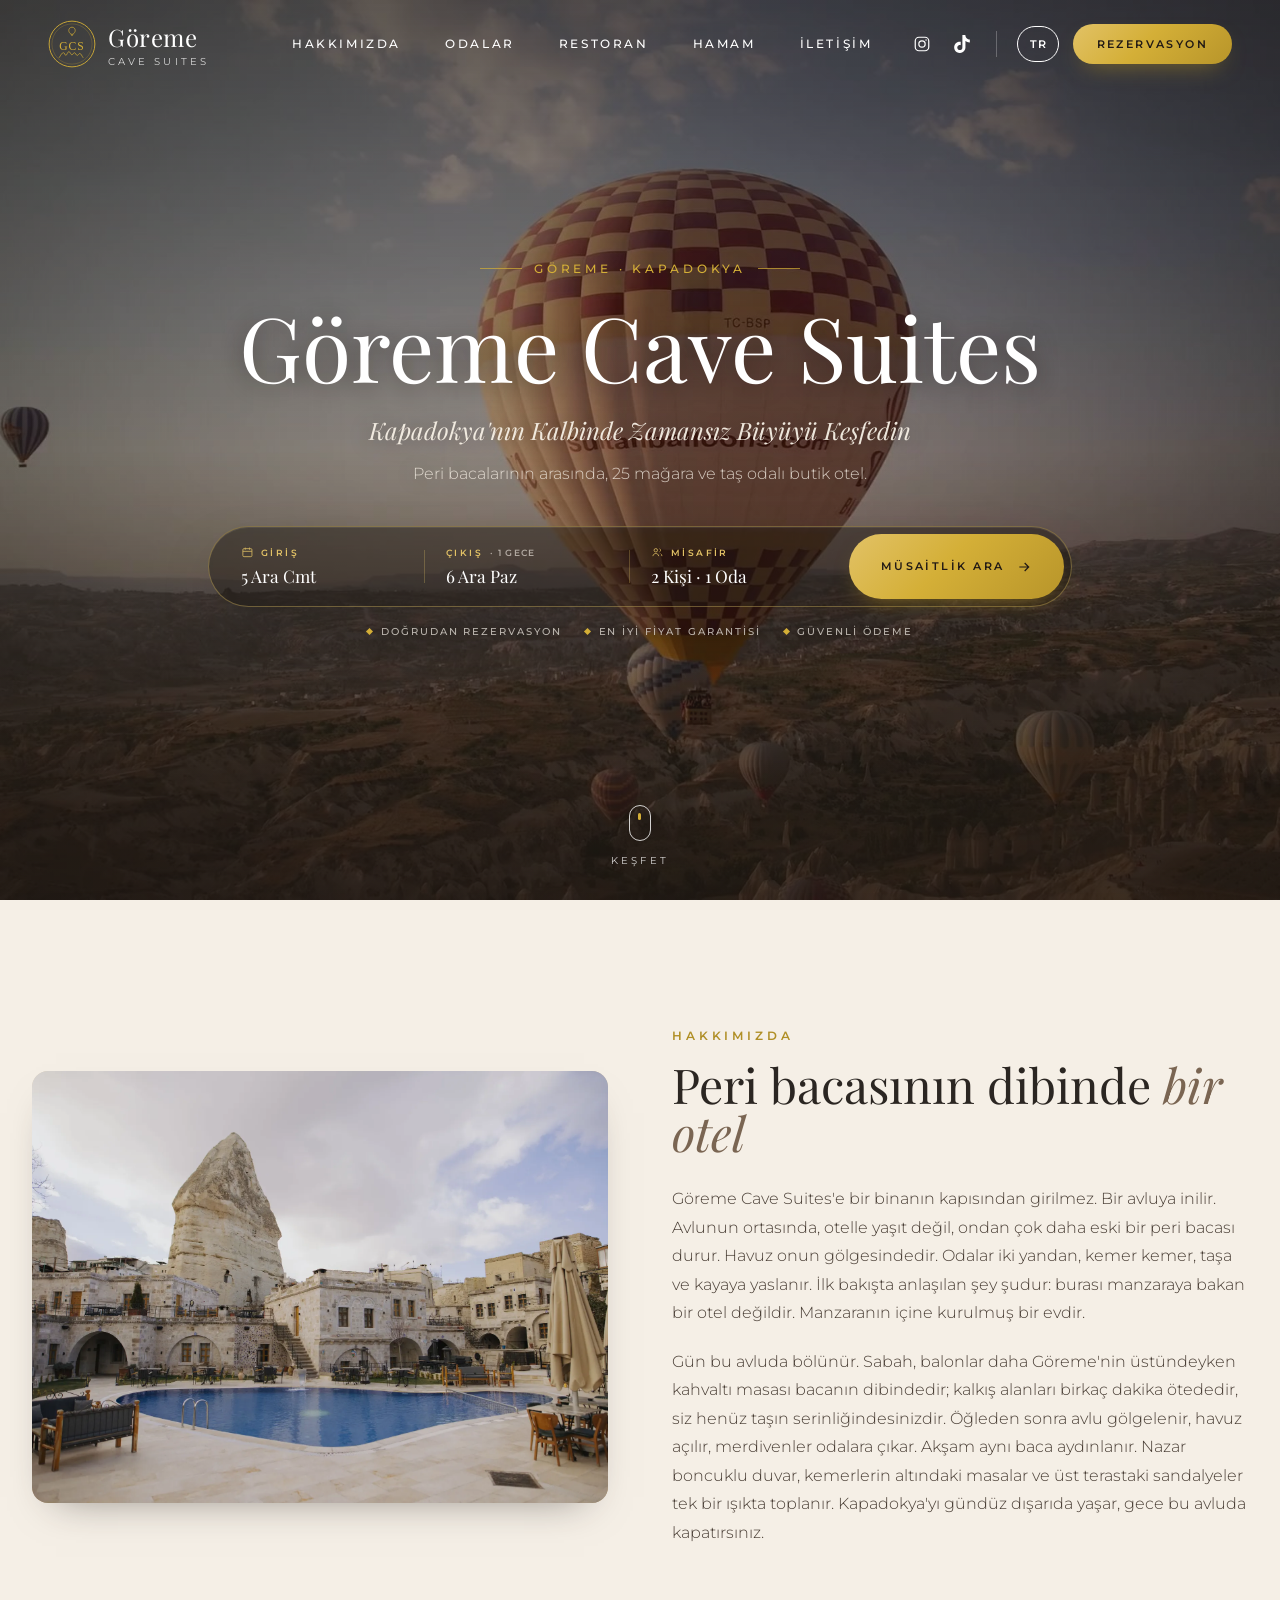
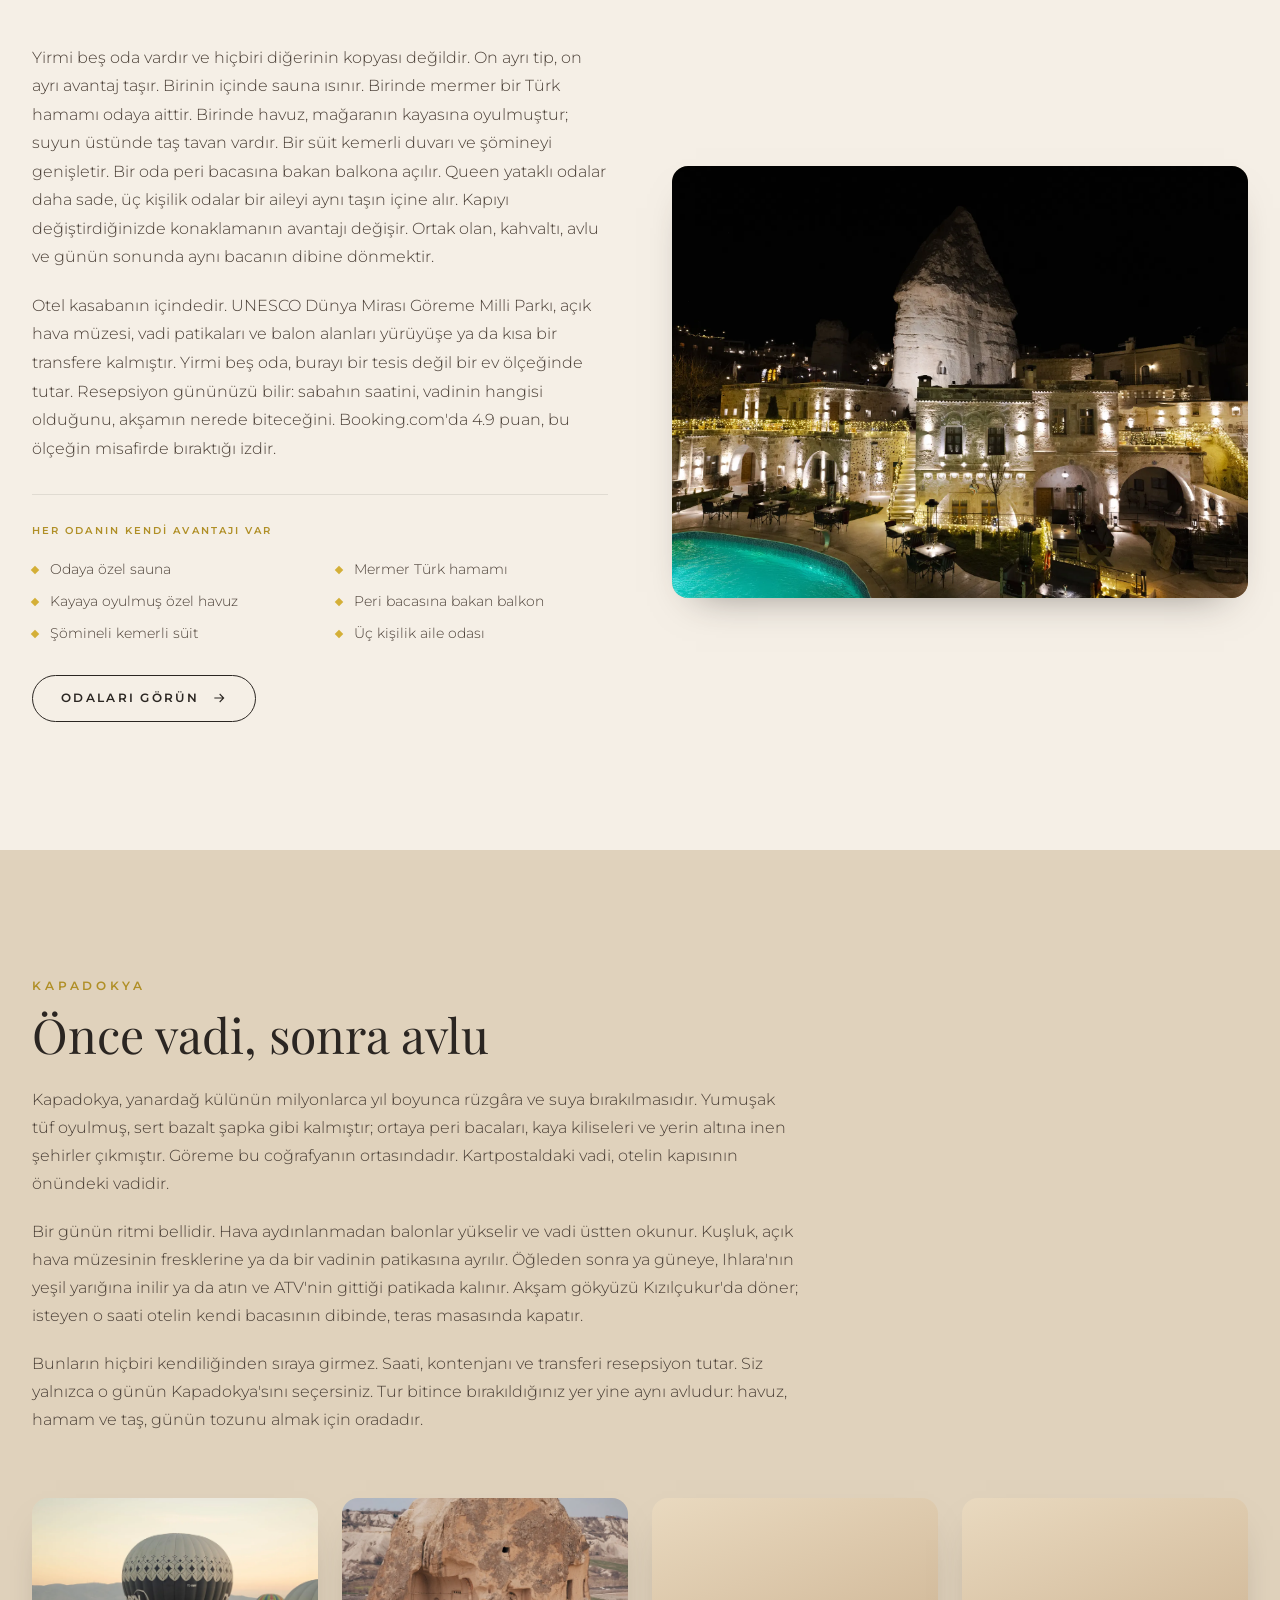
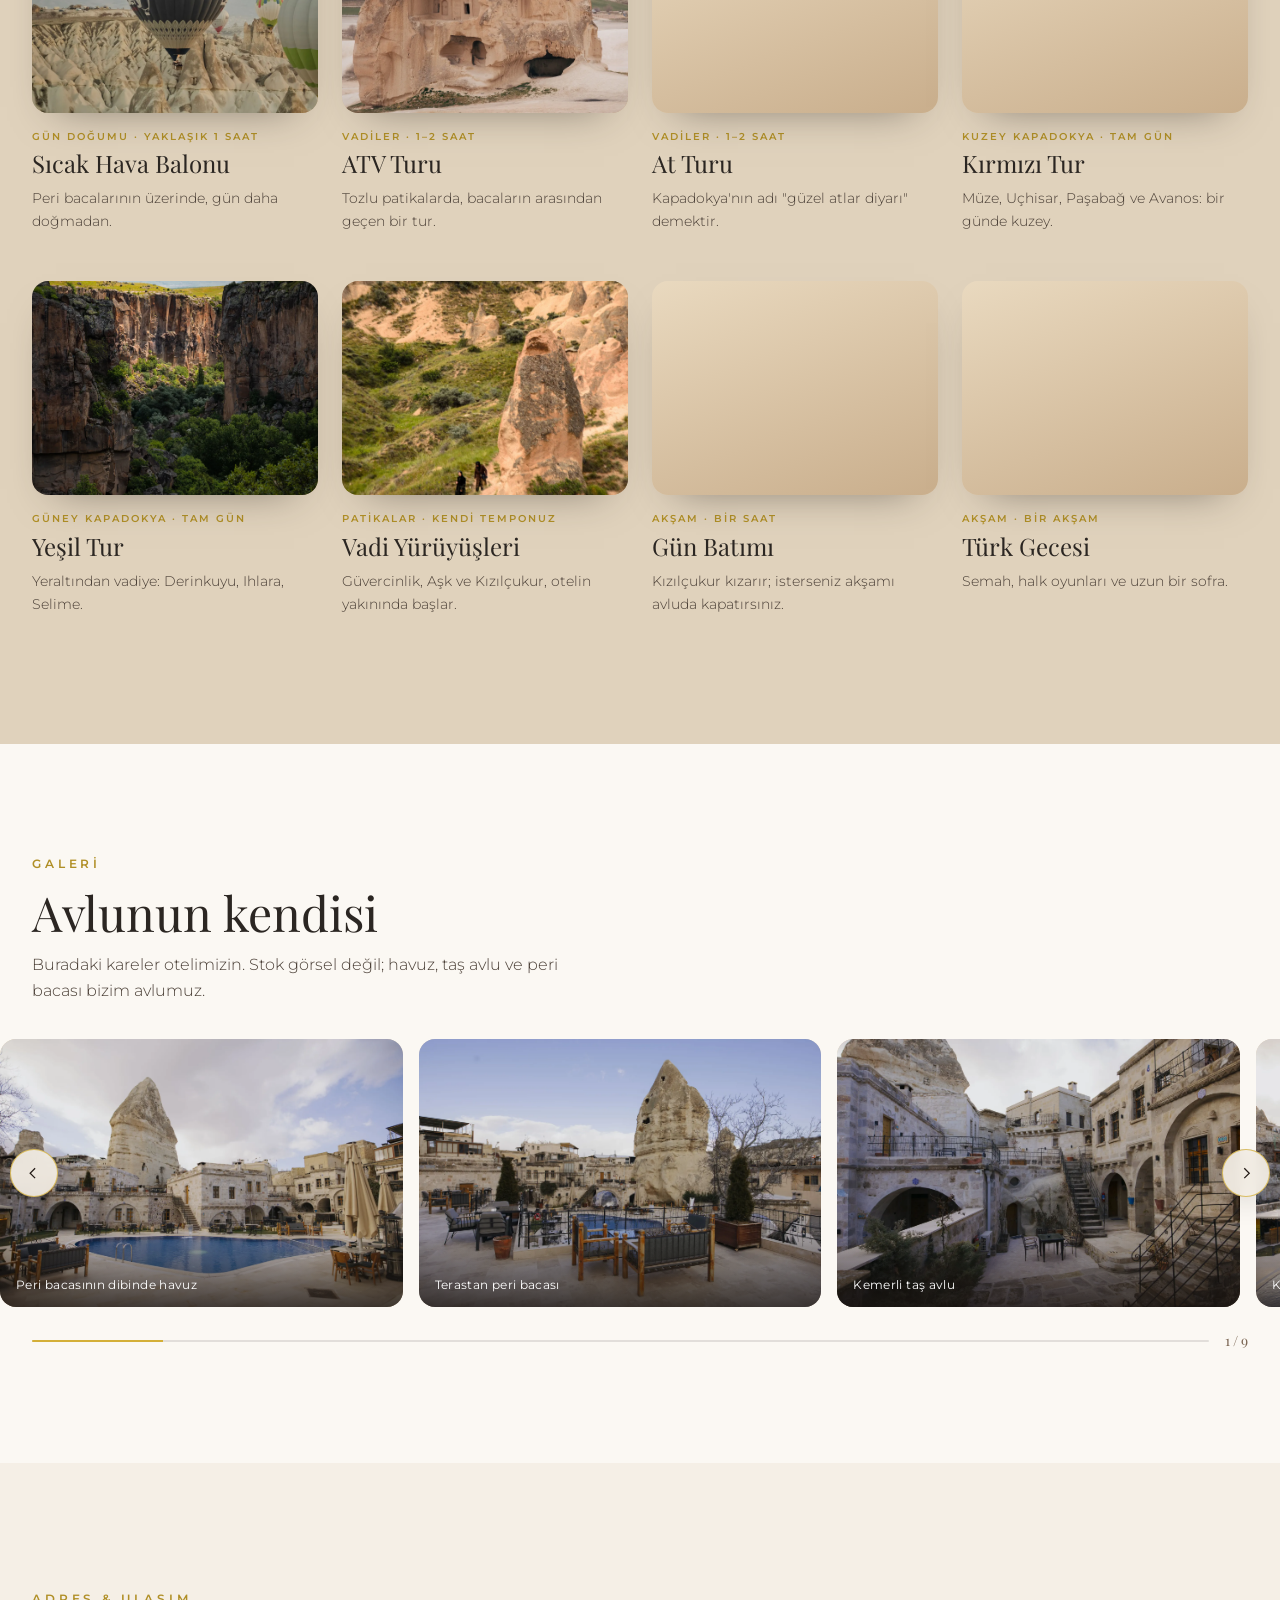
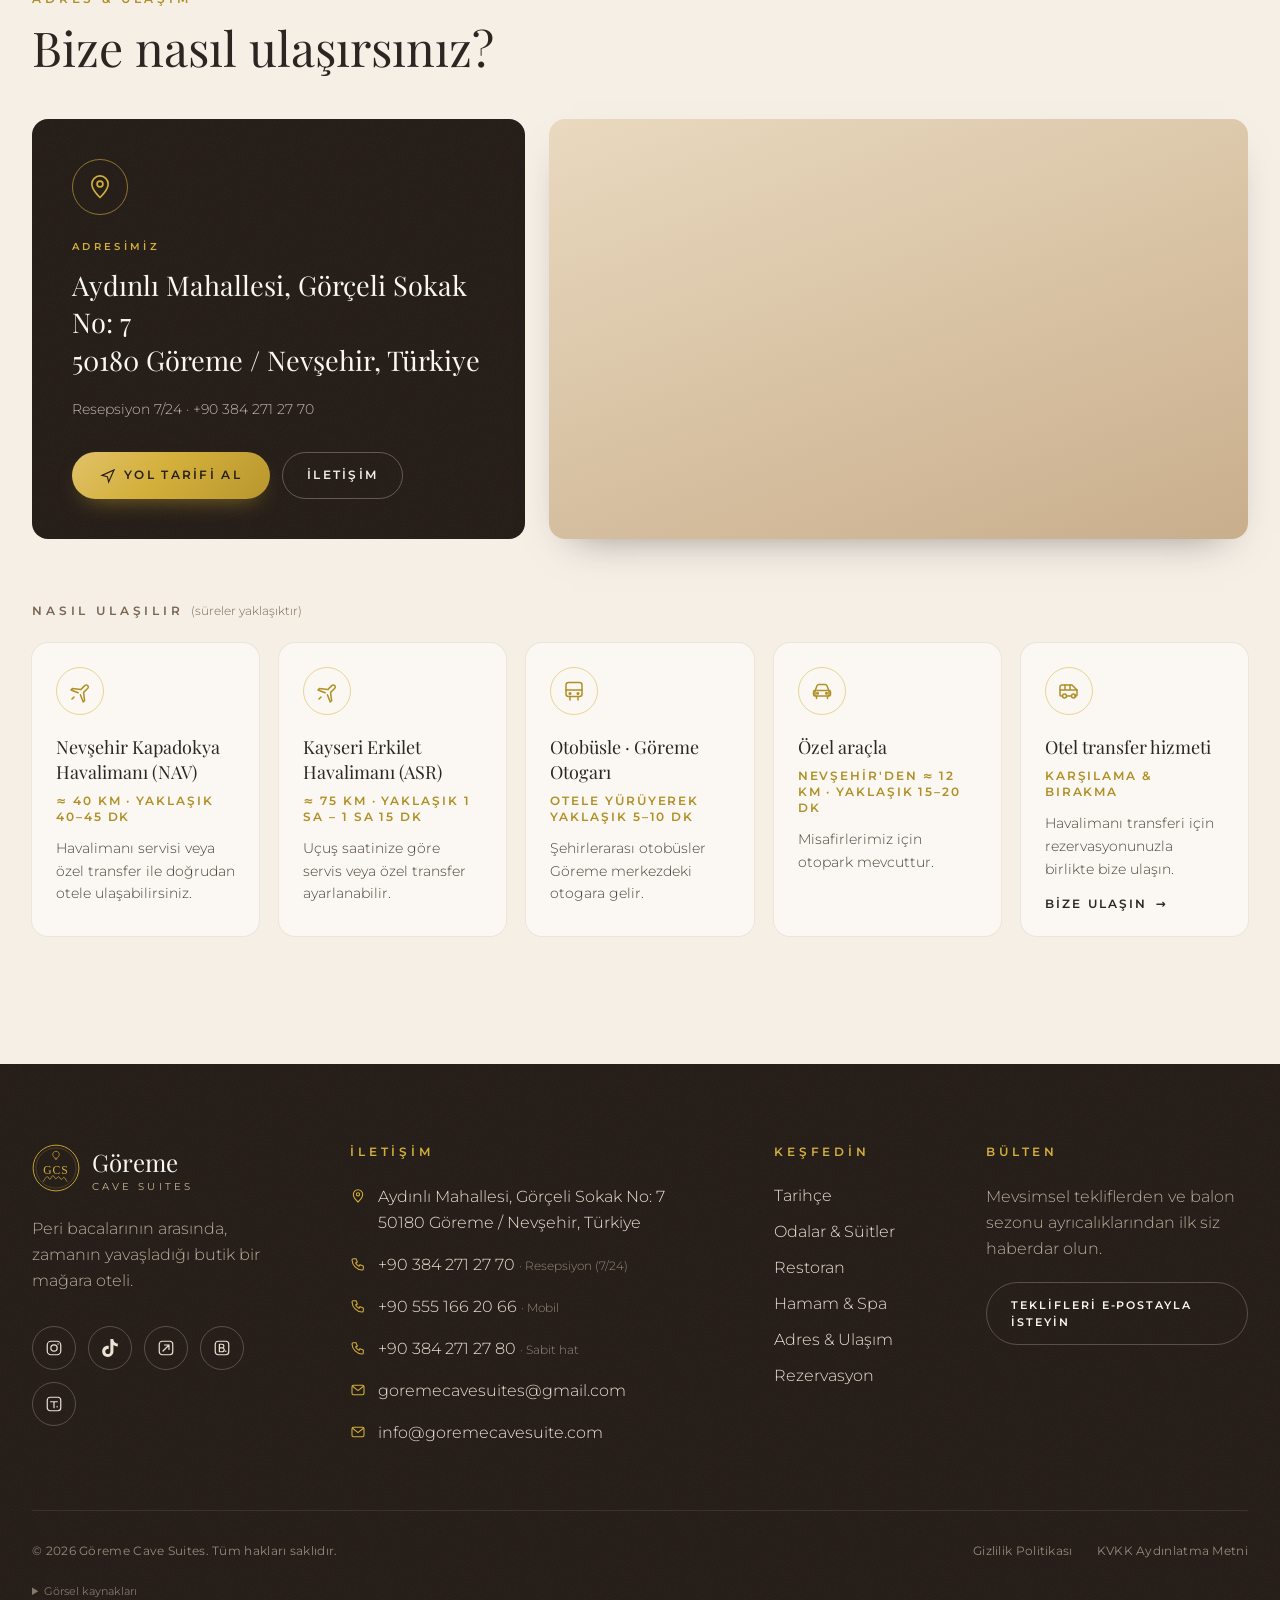
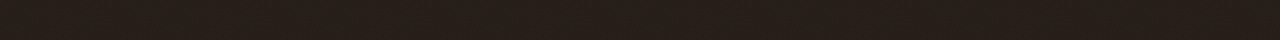
==== commit 9265507d: "Dil menusu: Kapadokya 2025 sirasina gore Cince, Ispanyolca, Ingilizce, Korece ve Italyanca. Turkce v" ====
--- a/index.html
+++ b/index.html
@@ -11,6 +11,12 @@
   birlikte çalışır. Klasörün TAMAMI sunucuya yüklenir
   (kurulum seçenekleri: KURULUM.md). Veritabanı veya PHP gerekmez.
   Sayfalar: Ana sayfa · #odalar · #restoran · #hamam (aynı dosya içinde).
+
+  DİLLER: Türkçe varsayılan. 2025 Kapadokya konaklama sırasına göre
+  zh (Çin), es (İspanya), en (ABD), ko (Güney Kore), it (İtalya).
+  Yeni görünen metin eklenince js/i18n.js, js/i18n-content.js ve
+  js/i18n-menu.js içindeki beş dile de çevirisi yazılır. Türkçe kaynak
+  bu dosyada kalır.
 
   DÜZENLEME: Aşağıdaki ilk script bloğu tüm ayarları içerir:
     1. SITE_CONFIG          → logo, video, sosyal medya linkleri, adres,
@@ -686,6 +692,14 @@
   <link rel="preload" href="fonts/montserrat-normal-latin-1.woff2" as="font" type="font/woff2" crossorigin />
   <link rel="preload" href="fonts/playfair-display-normal-latin-5.woff2" as="font" type="font/woff2" crossorigin />
   <link rel="stylesheet" href="css/site.css?v=11" />
+  <script>
+  try {
+    var qLang = new URLSearchParams(location.search).get('lang');
+    var savedLang = qLang || localStorage.getItem('goreme-lang') || 'tr';
+    if ({ tr: 1, en: 1, zh: 1, es: 1, ko: 1, it: 1 }[savedLang]) document.documentElement.lang = savedLang;
+    if (document.documentElement.lang !== 'tr') document.documentElement.classList.add('i18n-wait');
+  } catch (e) {}
+  </script>
 
   <style>
 /* =====================================================================
@@ -736,6 +750,17 @@
 .site-header.is-solid .social-icon:hover { color: #E2C266; }
 .social-icon svg { width: 18px; height: 18px; }
 .header-sep { width: 1px; height: 1.6rem; margin: 0 1.25rem 0 1rem; background: currentColor; opacity: .25; }
+html.i18n-wait body { visibility: hidden; }
+html[lang="zh"] body { font-family: "Microsoft YaHei", "PingFang SC", "Noto Sans SC", Montserrat, sans-serif; }
+html[lang="zh"] .font-serif { font-family: "Microsoft YaHei", "PingFang SC", "Playfair Display", serif; }
+html[lang="ko"] body, html[lang="ko"] .font-serif { font-family: "Malgun Gothic", "Apple SD Gothic Neo", Montserrat, sans-serif; }
+html[lang="zh"] [class*="tracking-"], html[lang="ko"] [class*="tracking-"] { letter-spacing: .04em; }
+.lang-switch { position: relative; margin-right: .85rem; }
+.lang-btn { display: inline-flex; align-items: center; justify-content: center; min-width: 2.6rem; height: 2.25rem; padding: 0 .7rem; border-radius: 999px; border: 1px solid currentColor; background: transparent; color: inherit; font-size: .68rem; font-weight: 600; letter-spacing: .08em; }
+.lang-menu { position: absolute; right: 0; top: calc(100% + .45rem); z-index: 70; min-width: 9.5rem; margin: 0; padding: .35rem; list-style: none; background: #F5EFE6; color: #2B2622; border-radius: 1rem; box-shadow: 0 18px 40px -24px rgba(0,0,0,.55); }
+.lang-menu[hidden] { display: none; }
+.lang-menu button { display: block; width: 100%; text-align: left; padding: .55rem .75rem; border-radius: .7rem; font-size: .9rem; background: transparent; color: inherit; }
+.lang-menu button[aria-selected="true"], .lang-menu button:hover { background: #221A15; color: #F5EFE6; }
 
 /* Hamburger */
 .burger span { display: block; height: 1.5px; width: 26px; background: currentColor; transition: transform .45s cubic-bezier(.7, 0, .3, 1), opacity .3s ease; transform-origin: center; }
@@ -1053,9 +1078,10 @@
     return [a.line1, [a.line2, a.country].filter(Boolean).join(', ')].filter(Boolean).map(esc).join(sep);
   }
 
-  function extLink(url, label) {
+  function extLink(url, label, i18nKey) {
     var placeholder = !url || url === '#';
     return '<a href="' + esc(url || '#') + '" target="_blank" rel="noopener" class="hover:text-gold transition-colors"' +
+      (i18nKey ? ' data-i18n="' + esc(i18nKey) + '"' : '') +
       (placeholder ? ' data-placeholder-link="' + esc(label) + '"' : '') + '>' + esc(label) + '</a>';
   }
 
@@ -1068,44 +1094,48 @@
   /* ---------- HEADER ---------- */
   function header() {
     var desktopNav = NAV.map(function (n) {
-      return '<li><a class="nav-link" data-nav="' + n.id + '" href="' + n.href + '">' + n.label + '</a></li>';
+      return '<li><a class="nav-link" data-nav="' + n.id + '" data-i18n="nav.' + n.id + '" href="' + n.href + '">' + n.label + '</a></li>';
     }).join('');
 
     var mobileNav = NAV.map(function (n, i) {
-      return '<li class="m-item" style="--i:' + i + '"><a href="' + n.href + '" data-nav="' + n.id + '" class="flex items-baseline justify-between border-b border-ink/10 py-4 font-serif text-3xl"><span>' + n.label + '</span><span class="text-xs font-sans tracking-[0.2em] text-stone-600">0' + (i + 1) + '</span></a></li>';
+      return '<li class="m-item" style="--i:' + i + '"><a href="' + n.href + '" data-nav="' + n.id + '" class="flex items-baseline justify-between border-b border-ink/10 py-4 font-serif text-3xl"><span data-i18n="nav.' + n.id + '">' + n.label + '</span><span class="text-xs font-sans tracking-[0.2em] text-stone-600">0' + (i + 1) + '</span></a></li>';
     }).join('');
 
     var phone = (C.CONTACT && C.CONTACT.phones && C.CONTACT.phones[0]) || null;
     var email = (C.CONTACT && C.CONTACT.emails && C.CONTACT.emails[0]) || '';
 
     write(
-      '<a href="#main" class="sr-only focus:not-sr-only focus:fixed focus:top-3 focus:left-3 focus:z-[100] focus:bg-gold focus:text-ink focus:px-4 focus:py-2 focus:rounded">İçeriğe geç</a>' +
+      '<a href="#main" data-i18n="skip" class="sr-only focus:not-sr-only focus:fixed focus:top-3 focus:left-3 focus:z-[100] focus:bg-gold focus:text-ink focus:px-4 focus:py-2 focus:rounded">İçeriğe geç</a>' +
       '<header id="siteHeader" class="site-header fixed inset-x-0 top-0 z-50">' +
         /* Üç bölge: logo solda, menü tam ortada, sosyal medya + rezervasyon sağda.
            OTA ikonları (Booking/Expedia/Trip) header'da yok: doğrudan rezervasyonu öne çıkarmak için
            yalnızca footer'da ve mobil menüde. */
         '<div class="header-inner mx-auto max-w-[88rem] px-5 sm:px-8 xl:px-12 py-5 flex items-center justify-between lg:grid lg:grid-cols-[1fr_auto_1fr] lg:gap-8">' +
-          '<a href="#anasayfa" class="flex items-center gap-3 shrink-0 justify-self-start" aria-label="Göreme Cave Suites ana sayfa">' + logoHtml() + '</a>' +
-          '<nav aria-label="Ana menü" class="hidden lg:block justify-self-center">' +
+          '<a href="#anasayfa" class="flex items-center gap-3 shrink-0 justify-self-start" data-i18n-aria="aria.home" aria-label="Göreme Cave Suites ana sayfa">' + logoHtml() + '</a>' +
+          '<nav data-i18n-aria="aria.nav" aria-label="Ana menü" class="hidden lg:block justify-self-center">' +
             '<ul class="flex items-center gap-8 xl:gap-11 text-[0.74rem] font-medium uppercase tracking-[0.22em]">' + desktopNav + '</ul>' +
           '</nav>' +
           '<div class="flex items-center justify-self-end">' +
-            '<div class="hidden xl:flex items-center gap-1" role="group" aria-label="Sosyal medya">' + socialLinks('social-icon', ['instagram', 'tiktok']) + '</div>' +
+            '<div class="hidden xl:flex items-center gap-1" role="group" data-i18n-aria="aria.social" aria-label="Sosyal medya">' + socialLinks('social-icon', ['instagram', 'tiktok']) + '</div>' +
             '<span class="header-sep hidden xl:block" aria-hidden="true"></span>' +
-            '<a href="' + esc(C.BOOKING_URL || '#iletisim') + '" target="_blank" rel="noopener" class="btn-gold hidden lg:inline-flex items-center gap-2 rounded-full px-6 py-3 text-[0.68rem] font-semibold uppercase tracking-[0.22em] whitespace-nowrap">Rezervasyon</a>' +
-            '<button id="burger" class="burger lg:hidden p-2 -mr-2" type="button" aria-label="Menüyü aç" aria-expanded="false" aria-controls="mobileMenu"><span></span><span></span><span></span></button>' +
+            '<div class="lang-switch" id="langSwitch">' +
+              '<button type="button" class="lang-btn" id="langBtn" aria-haspopup="listbox" aria-expanded="false" aria-controls="langMenu" data-i18n-aria="aria.lang" aria-label="Dil">TR</button>' +
+              '<ul class="lang-menu" id="langMenu" role="listbox" hidden></ul>' +
+            '</div>' +
+            '<a data-booking href="' + esc(C.BOOKING_URL || '#iletisim') + '" target="_blank" rel="noopener" class="btn-gold hidden lg:inline-flex items-center gap-2 rounded-full px-6 py-3 text-[0.68rem] font-semibold uppercase tracking-[0.22em] whitespace-nowrap"><span data-i18n="book">Rezervasyon</span></a>' +
+            '<button id="burger" class="burger lg:hidden p-2 -mr-2" type="button" data-i18n-aria="burger.open" aria-label="Menüyü aç" aria-expanded="false" aria-controls="mobileMenu"><span></span><span></span><span></span></button>' +
           '</div>' +
         '</div>' +
         '<div id="mobileMenu" class="mobile-panel lg:hidden absolute inset-x-0 top-full h-[calc(100svh-100%)] bg-sand-100 text-ink overflow-y-auto" aria-hidden="true">' +
-          '<nav aria-label="Mobil menü" class="px-6 pt-8 pb-10 flex flex-col min-h-full">' +
+          '<nav data-i18n-aria="aria.mobile" aria-label="Mobil menü" class="px-6 pt-8 pb-10 flex flex-col min-h-full">' +
             '<ul class="space-y-1">' + mobileNav + '</ul>' +
             '<div class="m-item mt-8" style="--i:5">' +
-              '<p class="text-[0.65rem] uppercase tracking-widest2 text-stone-600 font-semibold">Sosyal medya &amp; rezervasyon</p>' +
+              '<p class="text-[0.65rem] uppercase tracking-widest2 text-stone-600 font-semibold" data-i18n="foot.socialBook">Sosyal medya &amp; rezervasyon</p>' +
               '<div class="mt-3 flex flex-wrap gap-2">' + socialLinks('social-icon h-11 w-11 border border-ink/15') + '</div>' +
             '</div>' +
-            '<div class="m-item pt-8" style="--i:6"><a href="' + esc(C.BOOKING_URL || '#iletisim') + '" target="_blank" rel="noopener" class="btn-gold flex justify-center rounded-full px-6 py-4 text-xs font-semibold uppercase tracking-[0.22em]">Rezervasyon Yap</a></div>' +
+            '<div class="m-item pt-8" style="--i:6"><a data-booking href="' + esc(C.BOOKING_URL || '#iletisim') + '" target="_blank" rel="noopener" class="btn-gold flex justify-center rounded-full px-6 py-4 text-xs font-semibold uppercase tracking-[0.22em]"><span data-i18n="bookNow">Rezervasyon Yap</span></a></div>' +
             '<div class="m-item mt-auto pt-10 text-sm text-stone-700 space-y-1" style="--i:7">' +
-              '<p class="font-serif italic text-lg text-ink">Kapadokya\'nın kalbinde, zamanın dışında.</p>' +
+              '<p class="font-serif italic text-lg text-ink" data-i18n="foot.tagline">Kapadokya\'nın kalbinde, zamanın dışında.</p>' +
               (phone ? '<p><a href="tel:' + esc(phone.tel) + '" class="hover:text-gold-dark">' + esc(phone.display) + '</a></p>' : '') +
               (email ? '<p><a href="mailto:' + esc(email) + '" class="hover:text-gold-dark break-all">' + esc(email) + '</a></p>' : '') +
             '</div>' +
@@ -1119,9 +1149,9 @@
   function footer() {
     var K = window.SITE_CONTENT || {};
     var contact = C.CONTACT || {};
-    var phones = (contact.phones || []).map(function (p) {
+    var phones = (contact.phones || []).map(function (p, i) {
       return '<p class="flex gap-3">' + ICON_PHONE + '<span><a href="tel:' + esc(p.tel) + '" class="hover:text-gold transition-colors">' + esc(p.display) + '</a>' +
-        (p.label ? ' <span class="text-sand-300/60 text-xs">· ' + esc(p.label) + '</span>' : '') + '</span></p>';
+        (p.label ? ' <span class="text-sand-300/60 text-xs">· <span data-i18n="phone.' + i + '">' + esc(p.label) + '</span></span>' : '') + '</span></p>';
     }).join('');
     var emails = (contact.emails || []).map(function (e) {
       return '<p class="flex gap-3">' + ICON_MAIL + '<a href="mailto:' + esc(e) + '" class="hover:text-gold transition-colors break-words">' + esc(e) + '</a></p>';
@@ -1135,53 +1165,53 @@
         '<div class="relative mx-auto max-w-7xl px-6 sm:px-8 pt-20 pb-10">' +
           '<div class="grid gap-14 md:grid-cols-2 lg:grid-cols-12">' +
             '<div class="lg:col-span-3">' +
-              '<a href="#anasayfa" class="flex items-center gap-3 text-sand-50" aria-label="Göreme Cave Suites ana sayfa">' +
+              '<a href="#anasayfa" class="flex items-center gap-3 text-sand-50" data-i18n-aria="aria.home" aria-label="Göreme Cave Suites ana sayfa">' +
                 logoMark('h-12 w-12 shrink-0', '') +
                 '<span class="leading-none"><span class="block font-serif text-2xl text-sand-50">Göreme</span><span class="block text-[0.6rem] tracking-widest2 uppercase mt-1 text-sand-400" lang="en">Cave Suites</span></span>' +
               '</a>' +
-              '<p class="mt-6 max-w-xs text-sand-300/80 font-light leading-relaxed">Peri bacalarının arasında, zamanın yavaşladığı butik bir mağara oteli.</p>' +
-              '<div class="mt-8 flex flex-wrap gap-3" role="group" aria-label="Sosyal medya ve rezervasyon platformları">' +
+              '<p class="mt-6 max-w-xs text-sand-300/80 font-light leading-relaxed" data-i18n="foot.blurb">Peri bacalarının arasında, zamanın yavaşladığı butik bir mağara oteli.</p>' +
+              '<div class="mt-8 flex flex-wrap gap-3" role="group" data-i18n-aria="aria.socialBook" aria-label="Sosyal medya ve rezervasyon platformları">' +
                 socialLinks('social flex h-11 w-11 items-center justify-center rounded-full border border-sand-200/25 hover:border-gold hover:text-gold hover:-translate-y-0.5 transition-all [&>svg]:h-[18px] [&>svg]:w-[18px]') +
               '</div>' +
             '</div>' +
             '<div class="lg:col-span-4">' +
-              '<h2 id="iletisim-title" class="text-xs uppercase tracking-widest2 text-gold font-semibold">İletişim</h2>' +
+              '<h2 id="iletisim-title" class="text-xs uppercase tracking-widest2 text-gold font-semibold" data-i18n="foot.contact">İletişim</h2>' +
               '<address class="not-italic mt-6 space-y-4 font-light leading-relaxed">' +
                 '<p class="flex gap-3">' + ICON_PIN + '<a href="' + esc(C.MAPS_LINK || '#') + '" target="_blank" rel="noopener" class="hover:text-gold transition-colors">' + addressText('<br />') + '</a></p>' +
                 phones + emails +
               '</address>' +
             '</div>' +
             '<div class="lg:col-span-2">' +
-              '<h2 class="text-xs uppercase tracking-widest2 text-gold font-semibold">Keşfedin</h2>' +
+              '<h2 class="text-xs uppercase tracking-widest2 text-gold font-semibold" data-i18n="foot.explore">Keşfedin</h2>' +
               '<ul class="mt-6 space-y-3 font-light">' +
-                '<li><a href="#tarihce" class="hover:text-gold transition-colors">Tarihçe</a></li>' +
-                '<li><a href="#odalar" class="hover:text-gold transition-colors">Odalar &amp; Süitler</a></li>' +
-                '<li><a href="#restoran" class="hover:text-gold transition-colors">Restoran</a></li>' +
-                '<li><a href="#hamam" class="hover:text-gold transition-colors">Hamam &amp; Spa</a></li>' +
-                '<li><a href="#ulasim" class="hover:text-gold transition-colors">Adres &amp; Ulaşım</a></li>' +
-                '<li><a href="' + esc(C.BOOKING_URL || '#') + '" target="_blank" rel="noopener" class="hover:text-gold transition-colors">Rezervasyon</a></li>' +
+                '<li><a href="#tarihce" class="hover:text-gold transition-colors" data-i18n="foot.about">Tarihçe</a></li>' +
+                '<li><a href="#odalar" class="hover:text-gold transition-colors" data-i18n="foot.rooms">Odalar &amp; Süitler</a></li>' +
+                '<li><a href="#restoran" class="hover:text-gold transition-colors" data-i18n="foot.rest">Restoran</a></li>' +
+                '<li><a href="#hamam" class="hover:text-gold transition-colors" data-i18n="foot.hamam">Hamam &amp; Spa</a></li>' +
+                '<li><a href="#ulasim" class="hover:text-gold transition-colors" data-i18n="foot.reach">Adres &amp; Ulaşım</a></li>' +
+                '<li><a data-booking href="' + esc(C.BOOKING_URL || '#') + '" target="_blank" rel="noopener" class="hover:text-gold transition-colors" data-i18n="foot.book">Rezervasyon</a></li>' +
               '</ul>' +
             '</div>' +
             '<div class="md:col-span-2 lg:col-span-3">' +
-              '<h2 class="text-xs uppercase tracking-widest2 text-gold font-semibold">Bülten</h2>' +
-              '<p class="mt-6 font-light leading-relaxed text-sand-300/80">Mevsimsel tekliflerden ve balon sezonu ayrıcalıklarından ilk siz haberdar olun.</p>' +
+              '<h2 class="text-xs uppercase tracking-widest2 text-gold font-semibold" data-i18n="foot.news">Bülten</h2>' +
+              '<p class="mt-6 font-light leading-relaxed text-sand-300/80" data-i18n="foot.newsLead">Mevsimsel tekliflerden ve balon sezonu ayrıcalıklarından ilk siz haberdar olun.</p>' +
               (C.NEWSLETTER_ACTION_URL
                 ? '<form id="newsletterForm" class="mt-5" method="post" target="_blank" action="' + esc(C.NEWSLETTER_ACTION_URL) + '" novalidate>' +
-                    '<label for="newsEmail" class="sr-only">E-posta adresiniz</label>' +
+                    '<label for="newsEmail" class="sr-only" data-i18n="foot.email">E-posta adresiniz</label>' +
                     '<div class="flex rounded-full border border-sand-200/25 focus-within:border-gold transition-colors overflow-hidden">' +
-                      '<input id="newsEmail" name="email" type="email" required autocomplete="email" placeholder="E-posta adresiniz" class="min-w-0 flex-1 bg-transparent px-5 py-3.5 text-sm text-sand-50 placeholder:text-sand-300/60 focus:outline-none" aria-describedby="newsMsg" />' +
-                      '<button type="submit" class="btn-gold m-1 rounded-full px-5 text-[0.68rem] font-semibold uppercase tracking-[0.18em]">Abone Ol</button>' +
+                      '<input id="newsEmail" name="email" type="email" required autocomplete="email" data-i18n-ph="foot.emailPh" placeholder="E-posta adresiniz" class="min-w-0 flex-1 bg-transparent px-5 py-3.5 text-sm text-sand-50 placeholder:text-sand-300/60 focus:outline-none" aria-describedby="newsMsg" />' +
+                      '<button type="submit" class="btn-gold m-1 rounded-full px-5 text-[0.68rem] font-semibold uppercase tracking-[0.18em]" data-i18n="foot.sub">Abone Ol</button>' +
                     '</div>' +
                     '<p id="newsMsg" class="mt-3 min-h-[1.25rem] text-sm" role="status" aria-live="polite"></p>' +
                   '</form>'
-                : '<a href="mailto:' + esc(C.CONTACT.emails[0]) + '?subject=' + encodeURIComponent('Özel teklifler') + '" class="mt-5 inline-flex items-center gap-2 rounded-full border border-sand-200/25 px-6 py-3.5 text-[0.68rem] font-semibold uppercase tracking-[0.18em] text-sand-50 hover:border-gold hover:text-gold transition-colors">Teklifleri e-postayla isteyin</a>') +
+                : '<a href="mailto:' + esc(C.CONTACT.emails[0]) + '?subject=' + encodeURIComponent('Özel teklifler') + '" class="mt-5 inline-flex items-center gap-2 rounded-full border border-sand-200/25 px-6 py-3.5 text-[0.68rem] font-semibold uppercase tracking-[0.18em] text-sand-50 hover:border-gold hover:text-gold transition-colors" data-i18n="foot.ask">Teklifleri e-postayla isteyin</a>') +
             '</div>' +
           '</div>' +
           '<div class="mt-16 pt-8 border-t border-sand-200/10 flex flex-col sm:flex-row gap-4 justify-between text-xs text-sand-300/60 tracking-wide">' +
-            '<p>© 2026 Göreme Cave Suites. Tüm hakları saklıdır.</p>' +
-            '<p class="flex flex-wrap gap-6">' + extLink(C.PRIVACY_URL, 'Gizlilik Politikası') + extLink(C.KVKK_URL, 'KVKK Aydınlatma Metni') + '</p>' +
+            '<p data-i18n="foot.rights">© 2026 Göreme Cave Suites. Tüm hakları saklıdır.</p>' +
+            '<p class="flex flex-wrap gap-6">' + extLink(C.PRIVACY_URL, 'Gizlilik Politikası', 'foot.privacy') + extLink(C.KVKK_URL, 'KVKK Aydınlatma Metni', 'foot.kvkk') + '</p>' +
           '</div>' +
-          (credits ? '<details class="mt-6 text-[0.7rem] text-sand-300/50"><summary class="cursor-pointer hover:text-gold w-max">Görsel kaynakları</summary><ul class="mt-3 space-y-1">' + credits + '</ul></details>' : '') +
+          (credits ? '<details class="mt-6 text-[0.7rem] text-sand-300/50"><summary class="cursor-pointer hover:text-gold w-max" data-i18n="foot.credits">Görsel kaynakları</summary><ul id="creditList" class="mt-3 space-y-1">' + credits + '</ul></details>' : '') +
         '</div>' +
       '</footer>' +
 
@@ -1239,49 +1269,49 @@
       <div class="absolute inset-0 bg-gradient-to-b from-cocoa-900/60 via-cocoa-900/35 to-cocoa-900/75" aria-hidden="true"></div>
 
       <div class="hero-text relative z-10 flex h-full flex-col items-center justify-center px-6 text-center">
-        <p class="hero-in divider-ornament text-[0.7rem] sm:text-xs uppercase tracking-widest2 font-medium" style="animation-delay:.2s">Göreme · Kapadokya</p>
+        <p class="hero-in divider-ornament text-[0.7rem] sm:text-xs uppercase tracking-widest2 font-medium" style="animation-delay:.2s" data-i18n="hero.place">Göreme · Kapadokya</p>
         <h1 id="page-title-home" tabindex="-1" data-view-heading class="hero-in mt-6 font-serif text-[2.8rem] leading-[1.05] sm:text-7xl lg:text-[5.6rem] font-normal" style="animation-delay:.4s" data-cfg="HOTEL_NAME">Göreme Cave Suites</h1>
-        <p class="hero-in mt-6 max-w-2xl font-serif italic text-xl sm:text-2xl text-sand-100/95" style="animation-delay:.65s" data-cfg="SLOGAN">Kapadokya'nın Kalbinde Zamansız Büyüyü Keşfedin</p>
-        <p class="hero-in hero-sub-optional mt-4 max-w-xl text-sm sm:text-base font-light text-sand-100/80" style="animation-delay:.8s" data-cfg="HERO_SUBTITLE">Peri bacalarının arasında, 25 mağara ve taş odalı butik otel.</p>
+        <p class="hero-in mt-6 max-w-2xl font-serif italic text-xl sm:text-2xl text-sand-100/95" style="animation-delay:.65s" data-cfg="SLOGAN" data-i18n="slogan">Kapadokya'nın Kalbinde Zamansız Büyüyü Keşfedin</p>
+        <p class="hero-in hero-sub-optional mt-4 max-w-xl text-sm sm:text-base font-light text-sand-100/80" style="animation-delay:.8s" data-cfg="HERO_SUBTITLE" data-i18n="hero.sub">Peri bacalarının arasında, 25 mağara ve taş odalı butik otel.</p>
 
         <!-- Rezervasyon kutusu (SITE_CONFIG → BOOKING_URL, HERO_BOOKING_PERKS) -->
-        <form id="heroBooking" class="bk hero-in mt-8 sm:mt-10" style="animation-delay:1s" novalidate aria-label="Müsaitlik ve fiyat sorgula">
+        <form id="heroBooking" class="bk hero-in mt-8 sm:mt-10" style="animation-delay:1s" novalidate data-i18n-aria="bk.form" aria-label="Müsaitlik ve fiyat sorgula">
           <div class="bk-bar">
             <label class="bk-field">
-              <span class="bk-label"><svg viewBox="0 0 24 24" fill="none" stroke="currentColor" stroke-width="1.6" aria-hidden="true"><rect x="3.5" y="5" width="17" height="15" rx="2"/><path d="M3.5 10h17M8 3v4M16 3v4"/></svg>Giriş</span>
+              <span class="bk-label"><svg viewBox="0 0 24 24" fill="none" stroke="currentColor" stroke-width="1.6" aria-hidden="true"><rect x="3.5" y="5" width="17" height="15" rx="2"/><path d="M3.5 10h17M8 3v4M16 3v4"/></svg><span data-i18n="bk.in">Giriş</span></span>
               <span class="bk-value" id="bkInText" aria-hidden="true">–</span>
-              <input class="bk-date" type="date" id="bkIn" name="checkin" required aria-label="Giriş tarihi" />
+              <input class="bk-date" type="date" id="bkIn" name="checkin" required data-i18n-aria="bk.inDate" aria-label="Giriş tarihi" />
             </label>
             <label class="bk-field">
-              <span class="bk-label">Çıkış <span class="bk-nights" id="bkNights"></span></span>
+              <span class="bk-label"><span data-i18n="bk.out">Çıkış</span> <span class="bk-nights" id="bkNights"></span></span>
               <span class="bk-value" id="bkOutText" aria-hidden="true">–</span>
-              <input class="bk-date" type="date" id="bkOut" name="checkout" required aria-label="Çıkış tarihi" />
+              <input class="bk-date" type="date" id="bkOut" name="checkout" required data-i18n-aria="bk.outDate" aria-label="Çıkış tarihi" />
             </label>
             <div class="bk-field bk-guests">
-              <span class="bk-label"><svg viewBox="0 0 24 24" fill="none" stroke="currentColor" stroke-width="1.6" aria-hidden="true"><circle cx="9" cy="8" r="3.2"/><path d="M3.5 19c.6-3.2 2.8-5 5.5-5s4.9 1.8 5.5 5M16 5.2a3 3 0 0 1 0 5.6M18 14.4c1.4.7 2.3 2.2 2.6 4.6"/></svg>Misafir</span>
+              <span class="bk-label"><svg viewBox="0 0 24 24" fill="none" stroke="currentColor" stroke-width="1.6" aria-hidden="true"><circle cx="9" cy="8" r="3.2"/><path d="M3.5 19c.6-3.2 2.8-5 5.5-5s4.9 1.8 5.5 5M16 5.2a3 3 0 0 1 0 5.6M18 14.4c1.4.7 2.3 2.2 2.6 4.6"/></svg><span data-i18n="bk.guest">Misafir</span></span>
               <span class="bk-value" id="bkGuestText">2 Kişi · 1 Oda</span>
-              <button type="button" class="bk-trigger" id="bkGuestBtn" aria-haspopup="dialog" aria-expanded="false" aria-controls="bkPop"><span class="sr-only">Kişi ve oda sayısını seç</span></button>
+              <button type="button" class="bk-trigger" id="bkGuestBtn" aria-haspopup="dialog" aria-expanded="false" aria-controls="bkPop"><span class="sr-only" data-i18n="bk.pick">Kişi ve oda sayısını seç</span></button>
             </div>
-            <button type="submit" class="bk-submit btn-gold">Müsaitlik Ara<svg viewBox="0 0 24 24" fill="none" stroke="currentColor" stroke-width="1.8" aria-hidden="true"><path d="M5 12h14M13 6l6 6-6 6"/></svg></button>
-
-            <div class="bk-pop" id="bkPop" role="dialog" aria-label="Kişi ve oda sayısı" hidden>
+            <button type="submit" class="bk-submit btn-gold"><span data-i18n="bk.search">Müsaitlik Ara</span><svg viewBox="0 0 24 24" fill="none" stroke="currentColor" stroke-width="1.8" aria-hidden="true"><path d="M5 12h14M13 6l6 6-6 6"/></svg></button>
+
+            <div class="bk-pop" id="bkPop" role="dialog" data-i18n-aria="bk.who" aria-label="Kişi ve oda sayısı" hidden>
               <div class="bk-row">
-                <span class="bk-row-name">Kişi<span class="bk-row-hint">Yetişkin ve çocuk</span></span>
+                <span class="bk-row-name"><span data-i18n="bk.adults">Kişi</span><span class="bk-row-hint" data-i18n="bk.adultsHint">Yetişkin ve çocuk</span></span>
                 <span class="bk-step" data-step="adults" data-min="1" data-max="20">
-                  <button type="button" data-d="-1" aria-label="Kişi sayısını azalt"><svg class="h-3.5 w-3.5" viewBox="0 0 24 24" fill="none" stroke="currentColor" stroke-width="2" aria-hidden="true"><path d="M5 12h14"/></svg></button>
+                  <button type="button" data-d="-1" data-i18n-aria="bk.lessGuests" aria-label="Kişi sayısını azalt"><svg class="h-3.5 w-3.5" viewBox="0 0 24 24" fill="none" stroke="currentColor" stroke-width="2" aria-hidden="true"><path d="M5 12h14"/></svg></button>
                   <output aria-live="polite">2</output>
-                  <button type="button" data-d="1" aria-label="Kişi sayısını artır"><svg class="h-3.5 w-3.5" viewBox="0 0 24 24" fill="none" stroke="currentColor" stroke-width="2" aria-hidden="true"><path d="M12 5v14M5 12h14"/></svg></button>
+                  <button type="button" data-d="1" data-i18n-aria="bk.moreGuests" aria-label="Kişi sayısını artır"><svg class="h-3.5 w-3.5" viewBox="0 0 24 24" fill="none" stroke="currentColor" stroke-width="2" aria-hidden="true"><path d="M12 5v14M5 12h14"/></svg></button>
                 </span>
               </div>
               <div class="bk-row">
-                <span class="bk-row-name">Oda</span>
+                <span class="bk-row-name" data-i18n="bk.room">Oda</span>
                 <span class="bk-step" data-step="rooms" data-min="1" data-max="10">
-                  <button type="button" data-d="-1" aria-label="Oda sayısını azalt"><svg class="h-3.5 w-3.5" viewBox="0 0 24 24" fill="none" stroke="currentColor" stroke-width="2" aria-hidden="true"><path d="M5 12h14"/></svg></button>
+                  <button type="button" data-d="-1" data-i18n-aria="bk.lessRooms" aria-label="Oda sayısını azalt"><svg class="h-3.5 w-3.5" viewBox="0 0 24 24" fill="none" stroke="currentColor" stroke-width="2" aria-hidden="true"><path d="M5 12h14"/></svg></button>
                   <output aria-live="polite">1</output>
-                  <button type="button" data-d="1" aria-label="Oda sayısını artır"><svg class="h-3.5 w-3.5" viewBox="0 0 24 24" fill="none" stroke="currentColor" stroke-width="2" aria-hidden="true"><path d="M12 5v14M5 12h14"/></svg></button>
+                  <button type="button" data-d="1" data-i18n-aria="bk.moreRooms" aria-label="Oda sayısını artır"><svg class="h-3.5 w-3.5" viewBox="0 0 24 24" fill="none" stroke="currentColor" stroke-width="2" aria-hidden="true"><path d="M12 5v14M5 12h14"/></svg></button>
                 </span>
               </div>
-              <button type="button" class="bk-done btn-gold" id="bkDone">Tamam</button>
+              <button type="button" class="bk-done btn-gold" id="bkDone" data-i18n="bk.done">Tamam</button>
             </div>
           </div>
           <ul class="bk-perks" id="bkPerks"></ul>
@@ -1289,8 +1319,8 @@
       </div>
 
       <div class="hero-scroll-cue absolute bottom-8 inset-x-0 z-10 flex justify-center pointer-events-none">
-        <a href="#tarihce" class="hero-in pointer-events-auto flex flex-col items-center gap-3 text-[0.62rem] uppercase tracking-widest2 text-white/80 hover:text-gold transition-colors" style="animation-delay:1.3s" aria-label="Aşağı kaydır: Tarihçe">
-          <span class="scroll-cue" aria-hidden="true"></span><span aria-hidden="true">Keşfet</span>
+        <a href="#tarihce" class="hero-in pointer-events-auto flex flex-col items-center gap-3 text-[0.62rem] uppercase tracking-widest2 text-white/80 hover:text-gold transition-colors" style="animation-delay:1.3s" data-i18n-aria="scroll" aria-label="Aşağı kaydır: Tarihçe">
+          <span class="scroll-cue" aria-hidden="true"></span><span aria-hidden="true" data-i18n="discover">Keşfet</span>
         </a>
       </div>
       <button id="videoToggle" type="button" class="absolute bottom-8 right-5 sm:right-8 z-10 h-11 w-11 rounded-full border border-white/50 bg-cocoa-900/30 backdrop-blur flex items-center justify-center text-white hover:bg-gold hover:border-gold hover:text-ink transition-colors" aria-label="Videoyu duraklat" aria-pressed="false"></button>
@@ -1301,39 +1331,39 @@
       <div class="mx-auto max-w-7xl px-6 sm:px-8">
         <div class="grid items-center gap-10 lg:grid-cols-2 lg:gap-16">
           <div class="media aspect-[4/3]">
-            <img data-img="dis-avlu-gunduz" alt="Peri bacasının dibinde otelin havuzu ve avlusu" loading="lazy" onerror="imgFallback(this)" />
+            <img data-img="dis-avlu-gunduz" data-i18n-alt="dis-avlu-gunduz" alt="Peri bacasının dibinde otelin havuzu ve avlusu" loading="lazy" onerror="imgFallback(this)" />
           </div>
           <div>
-            <p class="text-xs font-semibold uppercase tracking-widest2 text-gold-dark">Hakkımızda</p>
-            <h2 id="tarihce-title" class="mt-4 font-serif text-4xl leading-[1.12] text-ink sm:text-5xl">Peri bacasının dibinde <em class="text-stone-600">bir otel</em></h2>
+            <p class="text-xs font-semibold uppercase tracking-widest2 text-gold-dark" data-i18n="about.kicker">Hakkımızda</p>
+            <h2 id="tarihce-title" class="mt-4 font-serif text-4xl leading-[1.12] text-ink sm:text-5xl" data-i18n-html="about.title">Peri bacasının dibinde <em class="text-stone-600">bir otel</em></h2>
             <div class="mt-7 space-y-5 text-[1.02rem] font-light leading-[1.75] text-ink-soft">
-              <p>Göreme Cave Suites'e bir binanın kapısından girilmez. Bir avluya inilir. Avlunun ortasında, otelle yaşıt değil, ondan çok daha eski bir peri bacası durur. Havuz onun gölgesindedir. Odalar iki yandan, kemer kemer, taşa ve kayaya yaslanır. İlk bakışta anlaşılan şey şudur: burası manzaraya bakan bir otel değildir. Manzaranın içine kurulmuş bir evdir.</p>
-              <p>Gün bu avluda bölünür. Sabah, balonlar daha Göreme'nin üstündeyken kahvaltı masası bacanın dibindedir; kalkış alanları birkaç dakika ötededir, siz henüz taşın serinliğindesinizdir. Öğleden sonra avlu gölgelenir, havuz açılır, merdivenler odalara çıkar. Akşam aynı baca aydınlanır. Nazar boncuklu duvar, kemerlerin altındaki masalar ve üst terastaki sandalyeler tek bir ışıkta toplanır. Kapadokya'yı gündüz dışarıda yaşar, gece bu avluda kapatırsınız.</p>
+              <p data-i18n="about.p1">Göreme Cave Suites'e bir binanın kapısından girilmez. Bir avluya inilir. Avlunun ortasında, otelle yaşıt değil, ondan çok daha eski bir peri bacası durur. Havuz onun gölgesindedir. Odalar iki yandan, kemer kemer, taşa ve kayaya yaslanır. İlk bakışta anlaşılan şey şudur: burası manzaraya bakan bir otel değildir. Manzaranın içine kurulmuş bir evdir.</p>
+              <p data-i18n="about.p2">Gün bu avluda bölünür. Sabah, balonlar daha Göreme'nin üstündeyken kahvaltı masası bacanın dibindedir; kalkış alanları birkaç dakika ötededir, siz henüz taşın serinliğindesinizdir. Öğleden sonra avlu gölgelenir, havuz açılır, merdivenler odalara çıkar. Akşam aynı baca aydınlanır. Nazar boncuklu duvar, kemerlerin altındaki masalar ve üst terastaki sandalyeler tek bir ışıkta toplanır. Kapadokya'yı gündüz dışarıda yaşar, gece bu avluda kapatırsınız.</p>
             </div>
           </div>
         </div>
         <div class="mt-16 grid items-center gap-10 lg:mt-24 lg:grid-cols-2 lg:gap-16">
           <div>
             <div class="space-y-5 text-[1.02rem] font-light leading-[1.75] text-ink-soft">
-              <p>Yirmi beş oda vardır ve hiçbiri diğerinin kopyası değildir. On ayrı tip, on ayrı avantaj taşır. Birinin içinde sauna ısınır. Birinde mermer bir Türk hamamı odaya aittir. Birinde havuz, mağaranın kayasına oyulmuştur; suyun üstünde taş tavan vardır. Bir süit kemerli duvarı ve şömineyi genişletir. Bir oda peri bacasına bakan balkona açılır. Queen yataklı odalar daha sade, üç kişilik odalar bir aileyi aynı taşın içine alır. Kapıyı değiştirdiğinizde konaklamanın avantajı değişir. Ortak olan, kahvaltı, avlu ve günün sonunda aynı bacanın dibine dönmektir.</p>
-              <p>Otel kasabanın içindedir. UNESCO Dünya Mirası Göreme Milli Parkı, açık hava müzesi, vadi patikaları ve balon alanları yürüyüşe ya da kısa bir transfere kalmıştır. Yirmi beş oda, burayı bir tesis değil bir ev ölçeğinde tutar. Resepsiyon gününüzü bilir: sabahın saatini, vadinin hangisi olduğunu, akşamın nerede biteceğini. Booking.com'da 4.9 puan, bu ölçeğin misafirde bıraktığı izdir.</p>
+              <p data-i18n="about.p3">Yirmi beş oda vardır ve hiçbiri diğerinin kopyası değildir. On ayrı tip, on ayrı avantaj taşır. Birinin içinde sauna ısınır. Birinde mermer bir Türk hamamı odaya aittir. Birinde havuz, mağaranın kayasına oyulmuştur; suyun üstünde taş tavan vardır. Bir süit kemerli duvarı ve şömineyi genişletir. Bir oda peri bacasına bakan balkona açılır. Queen yataklı odalar daha sade, üç kişilik odalar bir aileyi aynı taşın içine alır. Kapıyı değiştirdiğinizde konaklamanın avantajı değişir. Ortak olan, kahvaltı, avlu ve günün sonunda aynı bacanın dibine dönmektir.</p>
+              <p data-i18n="about.p4">Otel kasabanın içindedir. UNESCO Dünya Mirası Göreme Milli Parkı, açık hava müzesi, vadi patikaları ve balon alanları yürüyüşe ya da kısa bir transfere kalmıştır. Yirmi beş oda, burayı bir tesis değil bir ev ölçeğinde tutar. Resepsiyon gününüzü bilir: sabahın saatini, vadinin hangisi olduğunu, akşamın nerede biteceğini. Booking.com'da 4.9 puan, bu ölçeğin misafirde bıraktığı izdir.</p>
             </div>
             <div class="mt-8 border-t border-ink/10 pt-7">
-              <p class="text-[0.65rem] font-semibold uppercase tracking-[0.2em] text-gold-dark">Her odanın kendi avantajı var</p>
+              <p class="text-[0.65rem] font-semibold uppercase tracking-[0.2em] text-gold-dark" data-i18n="about.adv">Her odanın kendi avantajı var</p>
               <ul class="mt-5 grid gap-x-8 gap-y-3 text-sm font-light text-ink-soft sm:grid-cols-2">
-                <li class="flex gap-3"><span class="mt-2 h-1.5 w-1.5 shrink-0 rotate-45 bg-gold" aria-hidden="true"></span>Odaya özel sauna</li>
-                <li class="flex gap-3"><span class="mt-2 h-1.5 w-1.5 shrink-0 rotate-45 bg-gold" aria-hidden="true"></span>Mermer Türk hamamı</li>
-                <li class="flex gap-3"><span class="mt-2 h-1.5 w-1.5 shrink-0 rotate-45 bg-gold" aria-hidden="true"></span>Kayaya oyulmuş özel havuz</li>
-                <li class="flex gap-3"><span class="mt-2 h-1.5 w-1.5 shrink-0 rotate-45 bg-gold" aria-hidden="true"></span>Peri bacasına bakan balkon</li>
-                <li class="flex gap-3"><span class="mt-2 h-1.5 w-1.5 shrink-0 rotate-45 bg-gold" aria-hidden="true"></span>Şömineli kemerli süit</li>
-                <li class="flex gap-3"><span class="mt-2 h-1.5 w-1.5 shrink-0 rotate-45 bg-gold" aria-hidden="true"></span>Üç kişilik aile odası</li>
+                <li class="flex gap-3"><span class="mt-2 h-1.5 w-1.5 shrink-0 rotate-45 bg-gold" aria-hidden="true"></span><span data-i18n="about.a1">Odaya özel sauna</span></li>
+                <li class="flex gap-3"><span class="mt-2 h-1.5 w-1.5 shrink-0 rotate-45 bg-gold" aria-hidden="true"></span><span data-i18n="about.a2">Mermer Türk hamamı</span></li>
+                <li class="flex gap-3"><span class="mt-2 h-1.5 w-1.5 shrink-0 rotate-45 bg-gold" aria-hidden="true"></span><span data-i18n="about.a3">Kayaya oyulmuş özel havuz</span></li>
+                <li class="flex gap-3"><span class="mt-2 h-1.5 w-1.5 shrink-0 rotate-45 bg-gold" aria-hidden="true"></span><span data-i18n="about.a4">Peri bacasına bakan balkon</span></li>
+                <li class="flex gap-3"><span class="mt-2 h-1.5 w-1.5 shrink-0 rotate-45 bg-gold" aria-hidden="true"></span><span data-i18n="about.a5">Şömineli kemerli süit</span></li>
+                <li class="flex gap-3"><span class="mt-2 h-1.5 w-1.5 shrink-0 rotate-45 bg-gold" aria-hidden="true"></span><span data-i18n="about.a6">Üç kişilik aile odası</span></li>
               </ul>
-              <a href="#odalar" class="btn-outline mt-8 inline-flex items-center gap-3 rounded-full px-7 py-3.5 text-[0.72rem] font-semibold uppercase tracking-[0.2em] text-ink">Odaları görün
+              <a href="#odalar" class="btn-outline mt-8 inline-flex items-center gap-3 rounded-full px-7 py-3.5 text-[0.72rem] font-semibold uppercase tracking-[0.2em] text-ink"><span data-i18n="about.rooms">Odaları görün</span>
                 <svg class="h-4 w-4" viewBox="0 0 24 24" fill="none" stroke="currentColor" stroke-width="1.6" aria-hidden="true"><path d="M5 12h14M13 6l6 6-6 6" /></svg></a>
             </div>
           </div>
           <div class="media aspect-[4/3]">
-            <img data-img="dis-gece-havuz" alt="Gece aydınlatılmış peri bacası ve havuz" loading="lazy" onerror="imgFallback(this)" />
+            <img data-img="dis-gece-havuz" data-i18n-alt="dis-gece-havuz" alt="Gece aydınlatılmış peri bacası ve havuz" loading="lazy" onerror="imgFallback(this)" />
           </div>
         </div>
       </div>
@@ -1343,12 +1373,12 @@
     <section id="aktiviteler" class="bg-sand-300 py-24 sm:py-32" aria-labelledby="aktivite-title">
       <div class="mx-auto max-w-7xl px-6 sm:px-8">
         <div class="max-w-3xl">
-          <p class="text-xs font-semibold uppercase tracking-widest2 text-gold-dark">Kapadokya</p>
-          <h2 id="aktivite-title" class="mt-4 font-serif text-4xl leading-tight text-ink sm:text-5xl">Önce vadi, sonra avlu</h2>
+          <p class="text-xs font-semibold uppercase tracking-widest2 text-gold-dark" data-i18n="act.kicker">Kapadokya</p>
+          <h2 id="aktivite-title" class="mt-4 font-serif text-4xl leading-tight text-ink sm:text-5xl" data-i18n="act.title">Önce vadi, sonra avlu</h2>
           <div class="mt-7 space-y-5 font-light leading-[1.75] text-ink-soft">
-            <p>Kapadokya, yanardağ külünün milyonlarca yıl boyunca rüzgâra ve suya bırakılmasıdır. Yumuşak tüf oyulmuş, sert bazalt şapka gibi kalmıştır; ortaya peri bacaları, kaya kiliseleri ve yerin altına inen şehirler çıkmıştır. Göreme bu coğrafyanın ortasındadır. Kartpostaldaki vadi, otelin kapısının önündeki vadidir.</p>
-            <p>Bir günün ritmi bellidir. Hava aydınlanmadan balonlar yükselir ve vadi üstten okunur. Kuşluk, açık hava müzesinin fresklerine ya da bir vadinin patikasına ayrılır. Öğleden sonra ya güneye, Ihlara'nın yeşil yarığına inilir ya da atın ve ATV'nin gittiği patikada kalınır. Akşam gökyüzü Kızılçukur'da döner; isteyen o saati otelin kendi bacasının dibinde, teras masasında kapatır.</p>
-            <p>Bunların hiçbiri kendiliğinden sıraya girmez. Saati, kontenjanı ve transferi resepsiyon tutar. Siz yalnızca o günün Kapadokya'sını seçersiniz. Tur bitince bırakıldığınız yer yine aynı avludur: havuz, hamam ve taş, günün tozunu almak için oradadır.</p>
+            <p data-i18n="act.p1">Kapadokya, yanardağ külünün milyonlarca yıl boyunca rüzgâra ve suya bırakılmasıdır. Yumuşak tüf oyulmuş, sert bazalt şapka gibi kalmıştır; ortaya peri bacaları, kaya kiliseleri ve yerin altına inen şehirler çıkmıştır. Göreme bu coğrafyanın ortasındadır. Kartpostaldaki vadi, otelin kapısının önündeki vadidir.</p>
+            <p data-i18n="act.p2">Bir günün ritmi bellidir. Hava aydınlanmadan balonlar yükselir ve vadi üstten okunur. Kuşluk, açık hava müzesinin fresklerine ya da bir vadinin patikasına ayrılır. Öğleden sonra ya güneye, Ihlara'nın yeşil yarığına inilir ya da atın ve ATV'nin gittiği patikada kalınır. Akşam gökyüzü Kızılçukur'da döner; isteyen o saati otelin kendi bacasının dibinde, teras masasında kapatır.</p>
+            <p data-i18n="act.p3">Bunların hiçbiri kendiliğinden sıraya girmez. Saati, kontenjanı ve transferi resepsiyon tutar. Siz yalnızca o günün Kapadokya'sını seçersiniz. Tur bitince bırakıldığınız yer yine aynı avludur: havuz, hamam ve taş, günün tozunu almak için oradadır.</p>
           </div>
         </div>
         <ul id="activities" class="mt-16 grid gap-x-6 gap-y-12 sm:grid-cols-2 lg:grid-cols-4"></ul>
@@ -1359,15 +1389,15 @@
     <section id="galeri" class="overflow-hidden bg-sand-50 py-24 sm:py-28" aria-labelledby="galeri-title">
       <div class="mx-auto flex max-w-7xl flex-wrap items-end justify-between gap-6 px-6 sm:px-8">
         <div class="max-w-xl">
-          <p class="text-xs font-semibold uppercase tracking-widest2 text-gold-dark">Galeri</p>
-          <h2 id="galeri-title" class="mt-4 font-serif text-4xl text-ink sm:text-5xl">Avlunun kendisi</h2>
-          <p class="mt-4 font-light leading-relaxed text-ink-soft">Buradaki kareler otelimizin. Stok görsel değil; havuz, taş avlu ve peri bacası bizim avlumuz.</p>
+          <p class="text-xs font-semibold uppercase tracking-widest2 text-gold-dark" data-i18n="gal.kicker">Galeri</p>
+          <h2 id="galeri-title" class="mt-4 font-serif text-4xl text-ink sm:text-5xl" data-i18n="gal.title">Avlunun kendisi</h2>
+          <p class="mt-4 font-light leading-relaxed text-ink-soft" data-i18n="gal.lead">Buradaki kareler otelimizin. Stok görsel değil; havuz, taş avlu ve peri bacası bizim avlumuz.</p>
         </div>
       </div>
       <div class="reel-wrap">
-        <button type="button" id="reelPrev" class="reel-arrow reel-prev" aria-label="Önceki fotoğraflar"><svg viewBox="0 0 24 24" fill="none" stroke="currentColor" stroke-width="1.6" aria-hidden="true"><path d="M14.5 5.5 8 12l6.5 6.5"/></svg></button>
-        <div id="homeReel" class="reel" tabindex="0" role="region" aria-label="Otel fotoğrafları. Kendiliğinden ilerler; oklarla da geçilir."></div>
-        <button type="button" id="reelNext" class="reel-arrow reel-next" aria-label="Sonraki fotoğraflar"><svg viewBox="0 0 24 24" fill="none" stroke="currentColor" stroke-width="1.6" aria-hidden="true"><path d="M9.5 5.5 16 12l-6.5 6.5"/></svg></button>
+        <button type="button" id="reelPrev" class="reel-arrow reel-prev" data-i18n-aria="reel.prev" aria-label="Önceki fotoğraflar"><svg viewBox="0 0 24 24" fill="none" stroke="currentColor" stroke-width="1.6" aria-hidden="true"><path d="M14.5 5.5 8 12l6.5 6.5"/></svg></button>
+        <div id="homeReel" class="reel" tabindex="0" role="region" data-i18n-aria="reel.region" aria-label="Otel fotoğrafları. Kendiliğinden ilerler; oklarla da geçilir."></div>
+        <button type="button" id="reelNext" class="reel-arrow reel-next" data-i18n-aria="reel.next" aria-label="Sonraki fotoğraflar"><svg viewBox="0 0 24 24" fill="none" stroke="currentColor" stroke-width="1.6" aria-hidden="true"><path d="M9.5 5.5 16 12l-6.5 6.5"/></svg></button>
       </div>
       <div class="mx-auto mt-6 flex max-w-7xl items-center gap-4 px-6 sm:px-8">
         <div class="reel-track" aria-hidden="true"><span id="reelBar"></span></div>
@@ -1379,8 +1409,8 @@
     <section id="ulasim" class="py-24 sm:py-32 bg-sand-100" aria-labelledby="ulasim-title">
       <div class="mx-auto max-w-7xl px-6 sm:px-8">
         <div class="max-w-2xl">
-          <p class="reveal text-xs uppercase tracking-widest2 text-gold-dark font-semibold">Adres &amp; Ulaşım</p>
-          <h2 id="ulasim-title" class="reveal mt-4 font-serif text-4xl sm:text-5xl text-ink" style="--d:.08s">Bize nasıl ulaşırsınız?</h2>
+          <p class="reveal text-xs uppercase tracking-widest2 text-gold-dark font-semibold" data-i18n="reach.kicker">Adres &amp; Ulaşım</p>
+          <h2 id="ulasim-title" class="reveal mt-4 font-serif text-4xl sm:text-5xl text-ink" style="--d:.08s" data-i18n="reach.title">Bize nasıl ulaşırsınız?</h2>
         </div>
 
         <div class="mt-12 grid gap-6 lg:grid-cols-12">
@@ -1389,24 +1419,24 @@
             <span class="h-14 w-14 rounded-full border border-gold/60 text-gold flex items-center justify-center" aria-hidden="true">
               <svg class="h-7 w-7" viewBox="0 0 24 24" fill="none" stroke="currentColor" stroke-width="1.4"><path d="M12 21s-7-6.2-7-11.5A7 7 0 0 1 19 9.5C19 14.8 12 21 12 21Z" /><circle cx="12" cy="9.5" r="2.5" /></svg>
             </span>
-            <p class="mt-6 text-[0.65rem] uppercase tracking-widest2 text-gold font-semibold">Adresimiz</p>
-            <a data-maps-link href="#" target="_blank" rel="noopener" class="mt-3 font-serif text-2xl sm:text-[1.7rem] leading-snug text-sand-50 hover:text-gold transition-colors" aria-label="Adresi Google Haritalar'da aç (yeni sekme)">
+            <p class="mt-6 text-[0.65rem] uppercase tracking-widest2 text-gold font-semibold" data-i18n="reach.our">Adresimiz</p>
+            <a data-maps-link href="#" target="_blank" rel="noopener" class="mt-3 font-serif text-2xl sm:text-[1.7rem] leading-snug text-sand-50 hover:text-gold transition-colors" data-i18n-aria="reach.open" aria-label="Adresi Google Haritalar'da aç (yeni sekme)">
               <address class="not-italic" data-address-text>Aydınlı Mahallesi, Görçeli Sokak No: 7<br />50180 Göreme / Nevşehir, Türkiye</address>
             </a>
-            <p class="mt-5 text-sm font-light text-sand-200/80">Resepsiyon 7/24 · <a data-phone href="#" class="hover:text-gold transition-colors"></a></p>
+            <p class="mt-5 text-sm font-light text-sand-200/80"><span data-i18n="reach.reception">Resepsiyon 7/24 · </span><a data-phone href="#" class="hover:text-gold transition-colors"></a></p>
             <div class="mt-auto pt-8 flex flex-wrap gap-3">
               <a data-maps-link href="#" target="_blank" rel="noopener" class="btn-gold inline-flex items-center gap-2 rounded-full px-7 py-3.5 text-[0.72rem] font-semibold uppercase tracking-[0.2em]">
-                <svg class="h-4 w-4" viewBox="0 0 24 24" fill="none" stroke="currentColor" stroke-width="1.8" aria-hidden="true"><path d="M3 11 21 3l-8 18-2-8-8-2Z" /></svg>Yol Tarifi Al</a>
-              <a href="#iletisim" class="inline-flex items-center rounded-full border border-sand-200/30 px-6 py-3.5 text-[0.72rem] font-semibold uppercase tracking-[0.2em] hover:border-gold hover:text-gold transition-colors">İletişim</a>
+                <svg class="h-4 w-4" viewBox="0 0 24 24" fill="none" stroke="currentColor" stroke-width="1.8" aria-hidden="true"><path d="M3 11 21 3l-8 18-2-8-8-2Z" /></svg><span data-i18n="reach.dir">Yol Tarifi Al</span></a>
+              <a href="#iletisim" class="inline-flex items-center rounded-full border border-sand-200/30 px-6 py-3.5 text-[0.72rem] font-semibold uppercase tracking-[0.2em] hover:border-gold hover:text-gold transition-colors" data-i18n="reach.contact">İletişim</a>
             </div>
           </div>
           <!-- Harita (SITE_CONFIG → MAP_EMBED_URL) -->
           <div class="reveal reveal-right lg:col-span-7 media no-zoom aspect-[4/3] sm:aspect-[16/10] lg:aspect-auto lg:min-h-[420px]">
-            <iframe id="mapFrame" class="map-frame absolute inset-0" title="Göreme Cave Suites konum haritası" loading="lazy" referrerpolicy="no-referrer-when-downgrade" allowfullscreen></iframe>
+            <iframe id="mapFrame" class="map-frame absolute inset-0" data-i18n-title="map.title" title="Göreme Cave Suites konum haritası" loading="lazy" referrerpolicy="no-referrer-when-downgrade" allowfullscreen></iframe>
           </div>
         </div>
 
-        <h3 class="reveal mt-16 text-xs uppercase tracking-widest2 text-stone-600 font-semibold">Nasıl ulaşılır <span class="normal-case tracking-normal font-light">(süreler yaklaşıktır)</span></h3>
+        <h3 class="reveal mt-16 text-xs uppercase tracking-widest2 text-stone-600 font-semibold"><span data-i18n="reach.how">Nasıl ulaşılır</span> <span class="normal-case tracking-normal font-light" data-i18n="reach.approx">(süreler yaklaşıktır)</span></h3>
         <ul id="transport" class="mt-6 grid gap-5 sm:grid-cols-2 lg:grid-cols-5"></ul>
       </div>
     </section>
@@ -1427,23 +1457,23 @@
       <img class="hero-media kenburns" data-img="oda-junior-suit-hamamli-1" alt="" loading="lazy" onerror="imgFallback(this)" />
       <div class="absolute inset-0 bg-gradient-to-b from-cocoa-900/60 via-cocoa-900/20 to-cocoa-900/70" aria-hidden="true"></div>
       <div class="relative z-10 flex h-full flex-col items-center justify-end pb-16 sm:pb-20 px-6 text-center">
-        <p class="hero-in divider-ornament text-[0.7rem] sm:text-xs uppercase tracking-widest2 font-medium" style="animation-delay:.2s">25 oda · 10 oda tipi</p>
-        <h1 id="page-title-odalar" tabindex="-1" data-view-heading class="hero-in mt-5 font-serif text-5xl sm:text-6xl lg:text-7xl" style="animation-delay:.4s">Odalar &amp; Süitler</h1>
-        <p class="hero-in mt-5 max-w-xl font-light text-sand-100/85" style="animation-delay:.6s">Volkanik kayaya oyulmuş mağara odalardan özel hamamlı ve havuzlu süitlere.</p>
+        <p class="hero-in divider-ornament text-[0.7rem] sm:text-xs uppercase tracking-widest2 font-medium" style="animation-delay:.2s" data-i18n="rooms.eyebrow">25 oda · 10 oda tipi</p>
+        <h1 id="page-title-odalar" tabindex="-1" data-view-heading class="hero-in mt-5 font-serif text-5xl sm:text-6xl lg:text-7xl" style="animation-delay:.4s" data-i18n="rooms.title">Odalar &amp; Süitler</h1>
+        <p class="hero-in mt-5 max-w-xl font-light text-sand-100/85" style="animation-delay:.6s" data-i18n="rooms.lead">Volkanik kayaya oyulmuş mağara odalardan özel hamamlı ve havuzlu süitlere.</p>
       </div>
     </section>
 
     <!-- ============ TÜM ODALARDA ============ -->
     <section class="bg-sand-50 border-b border-ink/5" aria-labelledby="dahil-title">
       <div class="mx-auto max-w-7xl px-6 sm:px-8 py-10 flex flex-col lg:flex-row lg:items-center gap-6 lg:gap-12">
-        <h2 id="dahil-title" class="reveal shrink-0 text-xs uppercase tracking-widest2 text-gold-dark font-semibold">Tüm odalarda</h2>
+        <h2 id="dahil-title" class="reveal shrink-0 text-xs uppercase tracking-widest2 text-gold-dark font-semibold" data-i18n="amen.title">Tüm odalarda</h2>
         <ul class="reveal grid grid-cols-2 sm:grid-cols-3 lg:flex lg:flex-wrap gap-x-8 gap-y-4 text-sm text-ink-soft" style="--d:.1s">
-          <li class="flex items-center gap-2.5"><svg class="h-5 w-5 text-gold-dark" viewBox="0 0 24 24" fill="none" stroke="currentColor" stroke-width="1.5" stroke-linecap="round" aria-hidden="true"><path d="M4 10h13v3a6 6 0 0 1-6 6h-1a6 6 0 0 1-6-6v-3Z"/><path d="M17 11h1.5a2.5 2.5 0 0 1 0 5H16"/></svg>Kahvaltı dahil</li>
-          <li class="flex items-center gap-2.5"><svg class="h-5 w-5 text-gold-dark" viewBox="0 0 24 24" fill="none" stroke="currentColor" stroke-width="1.5" stroke-linecap="round" aria-hidden="true"><path d="M12 3v8M8 11h8l1 9H7l1-9Z"/></svg>Günlük oda temizliği</li>
-          <li class="flex items-center gap-2.5"><svg class="h-5 w-5 text-gold-dark" viewBox="0 0 24 24" fill="none" stroke="currentColor" stroke-width="1.5" stroke-linecap="round" aria-hidden="true"><path d="M2.5 9a14 14 0 0 1 19 0M5.5 12.3a9.5 9.5 0 0 1 13 0M8.6 15.5a5 5 0 0 1 6.8 0"/><circle cx="12" cy="19" r="1" fill="currentColor"/></svg>Ücretsiz Wi-Fi</li>
-          <li class="flex items-center gap-2.5"><svg class="h-5 w-5 text-gold-dark" viewBox="0 0 24 24" fill="none" stroke="currentColor" stroke-width="1.5" stroke-linecap="round" aria-hidden="true"><rect x="3" y="4.5" width="18" height="7" rx="2"/><path d="M6 9h12M12 15v4.5"/></svg>Klima</li>
-          <li class="flex items-center gap-2.5"><svg class="h-5 w-5 text-gold-dark" viewBox="0 0 24 24" fill="none" stroke="currentColor" stroke-width="1.5" stroke-linecap="round" aria-hidden="true"><rect x="5" y="3" width="14" height="18" rx="2"/><path d="M5 10h14"/></svg>Minibar</li>
-          <li class="flex items-center gap-2.5"><svg class="h-5 w-5 text-gold-dark" viewBox="0 0 24 24" fill="none" stroke="currentColor" stroke-width="1.5" stroke-linecap="round" aria-hidden="true"><path d="M14 9a5 5 0 1 1-5-5h11v6h-6"/><path d="M8 14l1.5 7h3L11 14"/></svg>Saç kurutma makinesi</li>
+          <li class="flex items-center gap-2.5"><svg class="h-5 w-5 text-gold-dark" viewBox="0 0 24 24" fill="none" stroke="currentColor" stroke-width="1.5" stroke-linecap="round" aria-hidden="true"><path d="M4 10h13v3a6 6 0 0 1-6 6h-1a6 6 0 0 1-6-6v-3Z"/><path d="M17 11h1.5a2.5 2.5 0 0 1 0 5H16"/></svg><span data-i18n="amen.breakfast">Kahvaltı dahil</span></li>
+          <li class="flex items-center gap-2.5"><svg class="h-5 w-5 text-gold-dark" viewBox="0 0 24 24" fill="none" stroke="currentColor" stroke-width="1.5" stroke-linecap="round" aria-hidden="true"><path d="M12 3v8M8 11h8l1 9H7l1-9Z"/></svg><span data-i18n="amen.clean">Günlük oda temizliği</span></li>
+          <li class="flex items-center gap-2.5"><svg class="h-5 w-5 text-gold-dark" viewBox="0 0 24 24" fill="none" stroke="currentColor" stroke-width="1.5" stroke-linecap="round" aria-hidden="true"><path d="M2.5 9a14 14 0 0 1 19 0M5.5 12.3a9.5 9.5 0 0 1 13 0M8.6 15.5a5 5 0 0 1 6.8 0"/><circle cx="12" cy="19" r="1" fill="currentColor"/></svg><span data-i18n="amen.wifi">Ücretsiz Wi-Fi</span></li>
+          <li class="flex items-center gap-2.5"><svg class="h-5 w-5 text-gold-dark" viewBox="0 0 24 24" fill="none" stroke="currentColor" stroke-width="1.5" stroke-linecap="round" aria-hidden="true"><rect x="3" y="4.5" width="18" height="7" rx="2"/><path d="M6 9h12M12 15v4.5"/></svg><span data-i18n="amen.ac">Klima</span></li>
+          <li class="flex items-center gap-2.5"><svg class="h-5 w-5 text-gold-dark" viewBox="0 0 24 24" fill="none" stroke="currentColor" stroke-width="1.5" stroke-linecap="round" aria-hidden="true"><rect x="5" y="3" width="14" height="18" rx="2"/><path d="M5 10h14"/></svg><span data-i18n="amen.minibar">Minibar</span></li>
+          <li class="flex items-center gap-2.5"><svg class="h-5 w-5 text-gold-dark" viewBox="0 0 24 24" fill="none" stroke="currentColor" stroke-width="1.5" stroke-linecap="round" aria-hidden="true"><path d="M14 9a5 5 0 1 1-5-5h11v6h-6"/><path d="M8 14l1.5 7h3L11 14"/></svg><span data-i18n="amen.hair">Saç kurutma makinesi</span></li>
         </ul>
       </div>
     </section>
@@ -1453,10 +1483,10 @@
       <div class="mx-auto max-w-7xl px-6 sm:px-8">
         <div class="grid gap-6 lg:grid-cols-12 items-end">
           <div class="lg:col-span-7">
-            <p class="reveal text-xs uppercase tracking-widest2 text-gold-dark font-semibold">Konaklama</p>
-            <h2 id="odalar-title" class="reveal mt-4 font-serif text-4xl sm:text-5xl text-ink leading-tight" style="--d:.08s">Hamamlı, havuzlu ve <em class="text-stone-600">saunalı odalar</em></h2>
+            <p class="reveal text-xs uppercase tracking-widest2 text-gold-dark font-semibold" data-i18n="stay.kicker">Konaklama</p>
+            <h2 id="odalar-title" class="reveal mt-4 font-serif text-4xl sm:text-5xl text-ink leading-tight" style="--d:.08s" data-i18n-html="stay.title">Hamamlı, havuzlu ve <em class="text-stone-600">saunalı odalar</em></h2>
           </div>
-          <p class="reveal lg:col-span-4 lg:col-start-9 text-ink-soft font-light leading-relaxed" style="--d:.16s">Her oda tipinin fotoğraflarını, kapasitesini ve olanaklarını görmek için kartlardaki “Detayları İncele” butonunu kullanın.</p>
+          <p class="reveal lg:col-span-4 lg:col-start-9 text-ink-soft font-light leading-relaxed" style="--d:.16s" data-i18n="stay.lead">Her oda tipinin fotoğraflarını, kapasitesini ve olanaklarını görmek için kartlardaki “Detayları İncele” butonunu kullanın.</p>
         </div>
         <ul id="roomsGrid" class="mt-14 grid gap-7 sm:grid-cols-2 lg:grid-cols-3"></ul>
       </div>
@@ -1465,11 +1495,11 @@
     <!-- ============ ÇAĞRI ============ -->
     <section class="relative overflow-hidden bg-cocoa-900 text-sand-100 grain" aria-labelledby="cta-title">
       <div class="relative mx-auto max-w-5xl px-6 sm:px-8 py-20 text-center">
-        <p class="reveal divider-ornament text-xs uppercase tracking-widest2 font-semibold">Rezervasyon</p>
-        <h2 id="cta-title" class="reveal mt-5 font-serif text-3xl sm:text-5xl text-sand-50" style="--d:.08s">Size en uygun odayı birlikte seçelim</h2>
-        <p class="reveal mt-5 text-sand-200/80 font-light" style="--d:.14s">Balon sezonu, aile konaklamaları ve özel günler için resepsiyonumuz 7/24 hizmetinizde.</p>
+        <p class="reveal divider-ornament text-xs uppercase tracking-widest2 font-semibold" data-i18n="cta.kicker">Rezervasyon</p>
+        <h2 id="cta-title" class="reveal mt-5 font-serif text-3xl sm:text-5xl text-sand-50" style="--d:.08s" data-i18n="cta.title">Size en uygun odayı birlikte seçelim</h2>
+        <p class="reveal mt-5 text-sand-200/80 font-light" style="--d:.14s" data-i18n="cta.lead">Balon sezonu, aile konaklamaları ve özel günler için resepsiyonumuz 7/24 hizmetinizde.</p>
         <div class="reveal mt-9 flex flex-col sm:flex-row justify-center gap-4" style="--d:.2s">
-          <a data-booking href="#" target="_blank" rel="noopener" class="btn-gold rounded-full px-8 py-4 text-[0.72rem] font-semibold uppercase tracking-[0.22em]">Online Rezervasyon</a>
+          <a data-booking href="#" target="_blank" rel="noopener" class="btn-gold rounded-full px-8 py-4 text-[0.72rem] font-semibold uppercase tracking-[0.22em]" data-i18n="cta.book">Online Rezervasyon</a>
           <a data-phone href="#" class="rounded-full border border-sand-200/40 px-8 py-4 text-[0.72rem] font-semibold uppercase tracking-[0.18em] hover:border-gold hover:text-gold transition-colors"></a>
         </div>
       </div>
@@ -1487,21 +1517,21 @@
       <video id="rIntroVideo" class="absolute inset-0 h-full w-full object-cover opacity-0 transition-opacity duration-1000" muted loop playsinline preload="none" aria-hidden="true"></video>
       <div class="absolute inset-0 bg-gradient-to-t from-cocoa-900/90 via-cocoa-900/10 to-cocoa-900/45" aria-hidden="true"></div>
       <div class="relative z-10 mx-auto flex h-full max-w-7xl flex-col justify-end px-6 sm:px-8 pb-32 sm:pb-24">
-        <p class="r-intro-line text-[0.68rem] sm:text-xs uppercase tracking-widest2 text-gold-light font-semibold" style="--i:0">Göreme Cave Suites · Restoran</p>
+        <p class="r-intro-line text-[0.68rem] sm:text-xs uppercase tracking-widest2 text-gold-light font-semibold" style="--i:0" data-i18n="rest.kicker">Göreme Cave Suites · Restoran</p>
         <h1 id="page-title-restoran" tabindex="-1" data-view-heading class="mt-5 font-serif text-[3.4rem] leading-[1.02] sm:text-7xl lg:text-[6.6rem]">
-          <span class="r-word"><span style="--i:1">Kapadokya,</span></span>
-          <span class="r-word"><em class="text-gold-light" style="--i:2">tabakta.</em></span>
+          <span class="r-word"><span style="--i:1" data-i18n="rest.l1">Kapadokya,</span></span>
+          <span class="r-word"><em class="text-gold-light" style="--i:2" data-i18n="rest.l2">tabakta.</em></span>
         </h1>
-        <p class="r-intro-line mt-6 max-w-md font-light text-sand-100/85 leading-relaxed" style="--i:3">Yöresel tariflerin ve modern yorumların, peri bacalarının ülkesinde buluştuğu sofra.</p>
+        <p class="r-intro-line mt-6 max-w-md font-light text-sand-100/85 leading-relaxed" style="--i:3" data-i18n="rest.lead">Yöresel tariflerin ve modern yorumların, peri bacalarının ülkesinde buluştuğu sofra.</p>
         <div class="r-intro-line mt-9" style="--i:4">
-          <a href="#yemek-menusu" class="btn-gold inline-flex items-center gap-3 rounded-full px-7 py-3.5 text-[0.72rem] font-semibold uppercase tracking-[0.2em]">Menüyü keşfedin
+          <a href="#yemek-menusu" class="btn-gold inline-flex items-center gap-3 rounded-full px-7 py-3.5 text-[0.72rem] font-semibold uppercase tracking-[0.2em]"><span data-i18n="rest.menu">Menüyü keşfedin</span>
             <svg class="h-4 w-4" viewBox="0 0 24 24" fill="none" stroke="currentColor" stroke-width="1.8" aria-hidden="true"><path d="M12 5v14M6 13l6 6 6-6"/></svg></a>
         </div>
       </div>
       <!-- Videodaki sahneyle eş zamanlı değişen etiket; yemek sahnesinde tıklanınca yemeğin kartını açar -->
       <div class="r-intro-line absolute z-10 bottom-7 right-6 sm:right-8 flex items-center gap-4" style="--i:5">
         <button type="button" id="rIntroChapter" class="r-chapter text-right disabled:cursor-default" disabled>
-          <span class="block text-[0.56rem] uppercase tracking-[0.28em] text-sand-200/60">Şu an</span>
+          <span class="block text-[0.56rem] uppercase tracking-[0.28em] text-sand-200/60" data-i18n="rest.now">Şu an</span>
           <span id="rIntroChapterName" class="r-chapter-name block font-serif text-lg sm:text-xl text-sand-50"></span>
         </button>
         <button type="button" id="rIntroToggle" class="h-11 w-11 shrink-0 rounded-full border border-white/40 text-white flex items-center justify-center hover:border-gold hover:text-gold transition-colors" aria-label="Videoyu duraklat"></button>
@@ -1516,13 +1546,13 @@
           <div class="media aspect-[4/3]"><img data-img="restoran-testi-kebabi" alt="Toprak testide testi kebabı" loading="lazy" onerror="imgFallback(this)" /></div>
         </div>
         <div class="lg:col-span-6 lg:pl-8">
-          <p class="reveal text-xs uppercase tracking-widest2 text-gold-dark font-semibold">Konsept</p>
-          <h2 id="konsept-title" class="reveal mt-4 font-serif text-4xl sm:text-5xl text-ink leading-tight" style="--d:.08s">Taş duvarlar arasında <em class="text-stone-600">Anadolu mutfağı</em></h2>
-          <p class="reveal mt-7 text-ink-soft font-light leading-relaxed" style="--d:.16s">Yöresel taş yapılar ve geleneksel mimarinin zarif bir birleşimi olan restoranımızda, taze ve organik malzemelerle hazırlanan, bölgenin en lezzetli yemeklerini tadabilirsiniz.</p>
-          <p class="reveal mt-4 text-ink-soft font-light leading-relaxed" style="--d:.2s">Testide pişen kebaplardan ev yapımı mantıya, yöresel pekmezden bakır sahanda yumurtaya kadar Kapadokya'nın mutfak mirasını sofranıza taşıyoruz. Oda servisi de mevcuttur.</p>
+          <p class="reveal text-xs uppercase tracking-widest2 text-gold-dark font-semibold" data-i18n="concept.kicker">Konsept</p>
+          <h2 id="konsept-title" class="reveal mt-4 font-serif text-4xl sm:text-5xl text-ink leading-tight" style="--d:.08s" data-i18n-html="concept.title">Taş duvarlar arasında <em class="text-stone-600">Anadolu mutfağı</em></h2>
+          <p class="reveal mt-7 text-ink-soft font-light leading-relaxed" style="--d:.16s" data-i18n="concept.p1">Yöresel taş yapılar ve geleneksel mimarinin zarif bir birleşimi olan restoranımızda, taze ve organik malzemelerle hazırlanan, bölgenin en lezzetli yemeklerini tadabilirsiniz.</p>
+          <p class="reveal mt-4 text-ink-soft font-light leading-relaxed" style="--d:.2s" data-i18n="concept.p2">Testide pişen kebaplardan ev yapımı mantıya, yöresel pekmezden bakır sahanda yumurtaya kadar Kapadokya'nın mutfak mirasını sofranıza taşıyoruz. Oda servisi de mevcuttur.</p>
           <div class="reveal mt-10 rounded-2xl bg-sand-50 ring-1 ring-ink/5 p-6 sm:p-7" style="--d:.26s">
             <h3 class="flex items-center gap-3 text-[0.65rem] uppercase tracking-widest2 text-stone-600 font-semibold">
-              <svg class="h-4 w-4 text-gold-dark" viewBox="0 0 24 24" fill="none" stroke="currentColor" stroke-width="1.6" aria-hidden="true"><circle cx="12" cy="12" r="8.5"/><path d="M12 7.5V12l3 2"/></svg>Servis saatleri</h3>
+              <svg class="h-4 w-4 text-gold-dark" viewBox="0 0 24 24" fill="none" stroke="currentColor" stroke-width="1.6" aria-hidden="true"><circle cx="12" cy="12" r="8.5"/><path d="M12 7.5V12l3 2"/></svg><span data-i18n="concept.hours">Servis saatleri</span></h3>
             <ul id="restaurantHours" class="mt-3"></ul>
           </div>
         </div>
@@ -1533,16 +1563,16 @@
     <section class="pb-24 sm:pb-32 bg-sand-100" aria-label="Kahvaltı ve akşam yemeği">
       <div class="mx-auto max-w-7xl px-6 sm:px-8 grid gap-8 md:grid-cols-2">
         <article class="reveal group">
-          <div class="media aspect-[16/10]"><img data-img="restoran-kahvalti" alt="Serpme Türk kahvaltısı" loading="lazy" onerror="imgFallback(this)" /></div>
-          <p class="mt-7 text-[0.65rem] uppercase tracking-widest2 text-gold-dark font-semibold">Tüm odalarda dahil</p>
-          <h3 class="mt-2 font-serif text-3xl text-ink">Kahvaltı</h3>
-          <p class="mt-3 text-ink-soft font-light leading-relaxed max-w-lg">Güne köy peynirleri, yöresel reçel ve pekmezler, sıcak gözleme ve demlik çayla başlayın. Kahvaltı tüm oda tiplerinde konaklamaya dahildir.</p>
+          <div class="media aspect-[16/10]"><img data-img="restoran-kahvalti" data-i18n-alt="restoran-kahvalti" alt="Serpme Türk kahvaltısı" loading="lazy" onerror="imgFallback(this)" /></div>
+          <p class="mt-7 text-[0.65rem] uppercase tracking-widest2 text-gold-dark font-semibold" data-i18n="brk.kicker">Tüm odalarda dahil</p>
+          <h3 class="mt-2 font-serif text-3xl text-ink" data-i18n="brk.title">Kahvaltı</h3>
+          <p class="mt-3 text-ink-soft font-light leading-relaxed max-w-lg" data-i18n="brk.lead">Güne köy peynirleri, yöresel reçel ve pekmezler, sıcak gözleme ve demlik çayla başlayın. Kahvaltı tüm oda tiplerinde konaklamaya dahildir.</p>
         </article>
         <article class="reveal group" style="--d:.12s">
-          <div class="media aspect-[16/10]"><img data-img="restoran-aksam-yemegi" alt="Kuzu pirzola" loading="lazy" onerror="imgFallback(this)" /></div>
-          <p class="mt-7 text-[0.65rem] uppercase tracking-widest2 text-gold-dark font-semibold">Rezervasyon önerilir</p>
-          <h3 class="mt-2 font-serif text-3xl text-ink">Akşam yemeği</h3>
-          <p class="mt-3 text-ink-soft font-light leading-relaxed max-w-lg">Gün batımının ardından şömine sıcaklığında, mevsimin tazeliğiyle hazırlanan yöresel ana yemekler ve tatlılar.</p>
+          <div class="media aspect-[16/10]"><img data-img="restoran-aksam-yemegi" data-i18n-alt="restoran-aksam-yemegi" alt="Kuzu pirzola" loading="lazy" onerror="imgFallback(this)" /></div>
+          <p class="mt-7 text-[0.65rem] uppercase tracking-widest2 text-gold-dark font-semibold" data-i18n="din.kicker">Rezervasyon önerilir</p>
+          <h3 class="mt-2 font-serif text-3xl text-ink" data-i18n="din.title">Akşam yemeği</h3>
+          <p class="mt-3 text-ink-soft font-light leading-relaxed max-w-lg" data-i18n="din.lead">Gün batımının ardından şömine sıcaklığında, mevsimin tazeliğiyle hazırlanan yöresel ana yemekler ve tatlılar.</p>
         </article>
       </div>
     </section>
@@ -1551,15 +1581,15 @@
     <section id="yemek-menusu" class="relative bg-sand-200 menu-grain" aria-labelledby="menu-title">
       <div class="mx-auto max-w-7xl px-6 sm:px-8 pt-24 sm:pt-32 pb-12 sm:pb-14 grid gap-10 lg:grid-cols-12 items-end">
         <div class="lg:col-span-8">
-          <p class="reveal divider-ornament text-xs uppercase tracking-widest2 font-semibold">Kapadokya mutfağı</p>
-          <h2 id="menu-title" class="reveal mt-5 font-serif text-4xl sm:text-5xl lg:text-[3.6rem] text-ink leading-[1.08]" style="--d:.08s">Toprağın, ateşin ve <em class="text-stone-600">zamanın</em> lezzeti</h2>
-          <p class="reveal mt-7 max-w-2xl text-ink-soft font-light leading-relaxed" style="--d:.14s">Testi kebabından zeytinyağlılara, Anadolu'nun klasiklerini mevsimin ürünleriyle ve sade bir sunumla hazırlıyoruz. Her tabak, sofrada paylaşılmak için.</p>
+          <p class="reveal divider-ornament text-xs uppercase tracking-widest2 font-semibold" data-i18n="menu.kicker">Kapadokya mutfağı</p>
+          <h2 id="menu-title" class="reveal mt-5 font-serif text-4xl sm:text-5xl lg:text-[3.6rem] text-ink leading-[1.08]" style="--d:.08s" data-i18n-html="menu.title">Toprağın, ateşin ve <em class="text-stone-600">zamanın</em> lezzeti</h2>
+          <p class="reveal mt-7 max-w-2xl text-ink-soft font-light leading-relaxed" style="--d:.14s" data-i18n="menu.lead">Testi kebabından zeytinyağlılara, Anadolu'nun klasiklerini mevsimin ürünleriyle ve sade bir sunumla hazırlıyoruz. Her tabak, sofrada paylaşılmak için.</p>
         </div>
         <div id="menuQr" class="reveal hidden md:flex lg:col-span-4 lg:justify-self-end items-center gap-5 rounded-2xl bg-sand-50 ring-1 ring-ink/5 p-4 pr-7 shadow-[0_18px_40px_-28px_rgba(43,38,34,.55)]" style="--d:.2s">
-          <span class="block h-24 w-24 shrink-0 rounded-xl bg-white p-2.5 ring-1 ring-ink/5"><img id="menuQrImg" alt="Dijital menü QR kodu" class="h-full w-full" /></span>
+          <span class="block h-24 w-24 shrink-0 rounded-xl bg-white p-2.5 ring-1 ring-ink/5"><img id="menuQrImg" data-i18n-alt="menu.qrAlt" alt="Dijital menü QR kodu" class="h-full w-full" /></span>
           <span>
-            <span class="block text-[0.65rem] uppercase tracking-widest2 text-gold-dark font-semibold">Dijital menü</span>
-            <span class="mt-1.5 block font-serif text-xl text-ink leading-snug">Telefonunuzun<br />kamerasıyla okutun</span>
+            <span class="block text-[0.65rem] uppercase tracking-widest2 text-gold-dark font-semibold" data-i18n="menu.qr">Dijital menü</span>
+            <span class="mt-1.5 block font-serif text-xl text-ink leading-snug" data-i18n="menu.qrLead">Telefonunuzun kamerasıyla okutun</span>
           </span>
         </div>
       </div>
@@ -1577,7 +1607,7 @@
       <div class="mx-auto max-w-7xl px-6 sm:px-8 pt-10 sm:pt-14 pb-24 sm:pb-32 grid gap-12 lg:grid-cols-12">
         <div class="lg:col-span-7">
           <div id="menuList" class="menu-list"></div>
-          <p class="mt-14 text-xs text-stone-600 font-light leading-relaxed">Alerjen ve içerik bilgisi için lütfen servis ekibimize danışın. Menü mevsime göre değişebilir.</p>
+          <p class="mt-14 text-xs text-stone-600 font-light leading-relaxed" data-i18n="menu.note">Alerjen ve içerik bilgisi için lütfen servis ekibimize danışın. Menü mevsime göre değişebilir.</p>
         </div>
         <aside class="hidden lg:block lg:col-span-5" aria-hidden="true">
           <div id="menuShow" class="menu-show sticky">
@@ -1589,8 +1619,8 @@
                   <p id="showCat" class="text-[0.6rem] uppercase tracking-widest2 text-gold-light font-semibold"></p>
                   <p id="showName" class="mt-1.5 font-serif text-[1.7rem] leading-tight"></p>
                   <dl class="mt-4 grid grid-cols-2 gap-5 text-[0.82rem] font-light leading-relaxed">
-                    <div id="showOriginRow"><dt class="text-[0.58rem] uppercase tracking-[0.22em] text-sand-200/70 font-medium">Köken notu</dt><dd id="showOrigin" class="mt-1 text-sand-50/95"></dd></div>
-                    <div id="showPairRow"><dt class="text-[0.58rem] uppercase tracking-[0.22em] text-sand-200/70 font-medium">Eşleşme önerisi</dt><dd id="showPair" class="mt-1 text-sand-50/95"></dd></div>
+                    <div id="showOriginRow"><dt class="text-[0.58rem] uppercase tracking-[0.22em] text-sand-200/70 font-medium" data-i18n="menu.origin">Köken notu</dt><dd id="showOrigin" class="mt-1 text-sand-50/95"></dd></div>
+                    <div id="showPairRow"><dt class="text-[0.58rem] uppercase tracking-[0.22em] text-sand-200/70 font-medium" data-i18n="menu.pair">Eşleşme önerisi</dt><dd id="showPair" class="mt-1 text-sand-50/95"></dd></div>
                   </dl>
                 </div>
               </div>
@@ -1603,8 +1633,8 @@
     <!-- ============ GALERİ ============ -->
     <section class="py-24 sm:py-32 bg-sand-50" aria-labelledby="rgal-title">
       <div class="mx-auto max-w-7xl px-6 sm:px-8">
-        <p class="reveal text-xs uppercase tracking-widest2 text-gold-dark font-semibold">Galeri</p>
-        <h2 id="rgal-title" class="reveal mt-4 font-serif text-4xl sm:text-5xl text-ink" style="--d:.08s">Sofradan kareler</h2>
+        <p class="reveal text-xs uppercase tracking-widest2 text-gold-dark font-semibold" data-i18n="rgal.kicker">Galeri</p>
+        <h2 id="rgal-title" class="reveal mt-4 font-serif text-4xl sm:text-5xl text-ink" style="--d:.08s" data-i18n="rgal.title">Sofradan kareler</h2>
         <ul id="restaurantGallery" class="mt-12 grid grid-cols-2 md:grid-cols-3 gap-3 sm:gap-5" aria-label="Restoran fotoğraf galerisi"></ul>
       </div>
     </section>
@@ -1620,9 +1650,9 @@
       <img class="hero-media kenburns" data-img="hamam-1" alt="" loading="lazy" onerror="imgFallback(this)" />
       <div class="absolute inset-0 bg-gradient-to-b from-cocoa-900/60 via-cocoa-900/25 to-cocoa-900/75" aria-hidden="true"></div>
       <div class="relative z-10 flex h-full flex-col items-center justify-end pb-16 sm:pb-20 px-6 text-center">
-        <p class="hero-in divider-ornament text-[0.7rem] sm:text-xs uppercase tracking-widest2 font-medium" style="animation-delay:.2s"><span lang="en">Spa &amp; Wellness</span></p>
-        <h1 id="page-title-hamam" tabindex="-1" data-view-heading class="hero-in mt-5 font-serif text-5xl sm:text-6xl lg:text-7xl" style="animation-delay:.4s">Hamam &amp; Spa</h1>
-        <p class="hero-in mt-5 max-w-xl font-light text-sand-100/85" style="animation-delay:.6s">Sıcak mermer, ipek kese ve bulut gibi köpük: yüzyıllık bir arınma ritüeli.</p>
+        <p class="hero-in divider-ornament text-[0.7rem] sm:text-xs uppercase tracking-widest2 font-medium" style="animation-delay:.2s" data-i18n="ham.kicker">Spa &amp; Wellness</p>
+        <h1 id="page-title-hamam" tabindex="-1" data-view-heading class="hero-in mt-5 font-serif text-5xl sm:text-6xl lg:text-7xl" style="animation-delay:.4s" data-i18n="ham.title">Hamam &amp; Spa</h1>
+        <p class="hero-in mt-5 max-w-xl font-light text-sand-100/85" style="animation-delay:.6s" data-i18n="ham.lead">Sıcak mermer, ipek kese ve bulut gibi köpük: yüzyıllık bir arınma ritüeli.</p>
       </div>
     </section>
 
@@ -1633,10 +1663,10 @@
           <div class="media aspect-[4/3]"><img data-img="hamam-geleneksel" alt="Mermer göbek taşı ve kubbeli tavanıyla geleneksel Türk hamamı" style="object-position:center 45%" loading="lazy" onerror="imgFallback(this)" /></div>
         </div>
         <div class="lg:col-span-6 lg:pr-8">
-          <p class="reveal text-xs uppercase tracking-widest2 text-gold-dark font-semibold">Geleneksel Türk hamamı</p>
-          <h2 id="gelenek-title" class="reveal mt-4 font-serif text-4xl sm:text-5xl text-ink leading-tight" style="--d:.08s">Rahatlamaya <em class="text-stone-600">daha iyi başlayın</em></h2>
-          <p class="reveal mt-7 text-ink-soft font-light leading-relaxed" style="--d:.16s">Kapadokya'nın taşını ve mermerin sıcaklığını buluşturan hamamımızda, gün boyu vadilerde yürümenin ya da balon sabahının yorgunluğunu geride bırakın. Göbek taşında ısınan beden, kese ve köpükle arınır; ritüel, dinlenme ve ikramla tamamlanır.</p>
-          <p class="reveal mt-4 text-ink-soft font-light leading-relaxed" style="--d:.2s">Mahremiyet isteyen misafirlerimiz için <a href="#odalar" class="text-ink underline decoration-gold underline-offset-4 hover:text-gold-dark">Junior Suit Hamamlı</a> odamızda özel Türk hamamı, saunalı ve havuzlu odalarımızda da kendinize ait bir wellness köşesi sizi bekliyor.</p>
+          <p class="reveal text-xs uppercase tracking-widest2 text-gold-dark font-semibold" data-i18n="ham.trad">Geleneksel Türk hamamı</p>
+          <h2 id="gelenek-title" class="reveal mt-4 font-serif text-4xl sm:text-5xl text-ink leading-tight" style="--d:.08s" data-i18n-html="ham.title2">Rahatlamaya <em class="text-stone-600">daha iyi başlayın</em></h2>
+          <p class="reveal mt-7 text-ink-soft font-light leading-relaxed" style="--d:.16s" data-i18n="ham.p1">Kapadokya'nın taşını ve mermerin sıcaklığını buluşturan hamamımızda, gün boyu vadilerde yürümenin ya da balon sabahının yorgunluğunu geride bırakın. Göbek taşında ısınan beden, kese ve köpükle arınır; ritüel, dinlenme ve ikramla tamamlanır.</p>
+          <p class="reveal mt-4 text-ink-soft font-light leading-relaxed" style="--d:.2s" data-i18n-html="ham.p2">Mahremiyet isteyen misafirlerimiz için <a href="#odalar" class="text-ink underline decoration-gold underline-offset-4 hover:text-gold-dark">Junior Suit Hamamlı</a> odamızda özel Türk hamamı, saunalı ve havuzlu odalarımızda da kendinize ait bir wellness köşesi sizi bekliyor.</p>
         </div>
       </div>
     </section>
@@ -1645,9 +1675,9 @@
     <section class="py-24 sm:py-32 bg-sand-200" aria-labelledby="hizmet-title">
       <div class="mx-auto max-w-7xl px-6 sm:px-8">
         <div class="text-center max-w-2xl mx-auto">
-          <p class="reveal divider-ornament text-xs uppercase tracking-widest2 font-semibold">Hizmetler</p>
-          <h2 id="hizmet-title" class="reveal mt-5 font-serif text-4xl sm:text-5xl text-ink" style="--d:.08s">Hamam ritüelleri</h2>
-          <p class="reveal mt-5 text-ink-soft font-light" style="--d:.14s">Süreler yaklaşıktır; fiyat ve randevu için resepsiyona danışın.</p>
+          <p class="reveal divider-ornament text-xs uppercase tracking-widest2 font-semibold" data-i18n="svc.kicker">Hizmetler</p>
+          <h2 id="hizmet-title" class="reveal mt-5 font-serif text-4xl sm:text-5xl text-ink" style="--d:.08s" data-i18n="svc.title">Hamam ritüelleri</h2>
+          <p class="reveal mt-5 text-ink-soft font-light" style="--d:.14s" data-i18n="svc.note">Süreler yaklaşıktır; fiyat ve randevu için resepsiyona danışın.</p>
         </div>
         <ul id="hamamServices" class="mt-14 grid gap-6 sm:grid-cols-2 lg:grid-cols-3"></ul>
       </div>
@@ -1657,11 +1687,11 @@
     <section class="py-24 sm:py-32 bg-sand-100" aria-labelledby="saat-title">
       <div class="mx-auto max-w-7xl px-6 sm:px-8 grid gap-10 lg:grid-cols-12 items-stretch">
         <div class="lg:col-span-5 reveal reveal-left rounded-2xl bg-cocoa-900 text-sand-100 p-8 sm:p-10 relative overflow-hidden grain flex flex-col">
-          <p class="text-xs uppercase tracking-widest2 text-gold font-semibold">Çalışma saatleri</p>
-          <h2 id="saat-title" class="mt-4 font-serif text-3xl sm:text-4xl text-sand-50">Randevunuzu planlayın</h2>
+          <p class="text-xs uppercase tracking-widest2 text-gold font-semibold" data-i18n="hrs.kicker">Çalışma saatleri</p>
+          <h2 id="saat-title" class="mt-4 font-serif text-3xl sm:text-4xl text-sand-50" data-i18n="hrs.title">Randevunuzu planlayın</h2>
           <ul id="hamamHours" class="mt-6 [&_li]:border-sand-200/15 [&_span]:!text-sand-100"></ul>
-          <p class="mt-6 text-sm font-light text-sand-200/80 leading-relaxed">Hamam seansları için randevu almanızı öneririz. Resepsiyon: <a data-phone href="#" class="text-gold hover:text-gold-light"></a></p>
-          <div class="mt-auto pt-8"><a href="#iletisim" class="btn-gold inline-flex rounded-full px-7 py-3.5 text-[0.72rem] font-semibold uppercase tracking-[0.2em]">İletişime Geçin</a></div>
+          <p class="mt-6 text-sm font-light text-sand-200/80 leading-relaxed"><span data-i18n="hrs.note">Hamam seansları için randevu almanızı öneririz. Resepsiyon: </span><a data-phone href="#" class="text-gold hover:text-gold-light"></a></p>
+          <div class="mt-auto pt-8"><a href="#iletisim" class="btn-gold inline-flex rounded-full px-7 py-3.5 text-[0.72rem] font-semibold uppercase tracking-[0.2em]" data-i18n="hrs.contact">İletişime Geçin</a></div>
         </div>
         <div class="lg:col-span-7 reveal reveal-right media aspect-[4/3] lg:aspect-auto lg:min-h-[420px]">
           <img data-img="havuz" alt="Kemerli taş tavan altında kapalı havuz" loading="lazy" onerror="imgFallback(this)" />
@@ -1672,8 +1702,8 @@
     <!-- ============ GALERİ ============ -->
     <section class="pb-24 sm:pb-32 bg-sand-100" aria-labelledby="hgal-title">
       <div class="mx-auto max-w-7xl px-6 sm:px-8">
-        <p class="reveal text-xs uppercase tracking-widest2 text-gold-dark font-semibold">Galeri</p>
-        <h2 id="hgal-title" class="reveal mt-4 font-serif text-4xl sm:text-5xl text-ink" style="--d:.08s">Mermer, buhar ve sessizlik</h2>
+        <p class="reveal text-xs uppercase tracking-widest2 text-gold-dark font-semibold" data-i18n="hgal.kicker">Galeri</p>
+        <h2 id="hgal-title" class="reveal mt-4 font-serif text-4xl sm:text-5xl text-ink" style="--d:.08s" data-i18n="hgal.title">Mermer, buhar ve sessizlik</h2>
         <ul id="hamamGallery" class="mt-12 grid grid-cols-2 md:grid-cols-3 gap-3 sm:gap-5" aria-label="Hamam fotoğraf galerisi"></ul>
       </div>
     </section>
@@ -1699,14 +1729,14 @@
         <h3 id="dlgTitle" class="mt-3 font-serif text-3xl sm:text-4xl text-ink pr-10"></h3>
         <p id="dlgDesc" class="mt-4 text-ink-soft font-light leading-relaxed"></p>
         <dl class="mt-6 grid grid-cols-2 gap-4 rounded-xl bg-sand-100 p-4 text-sm">
-          <div class="flex items-center gap-3"><svg class="h-5 w-5 text-gold-dark" viewBox="0 0 24 24" fill="none" stroke="currentColor" stroke-width="1.5" aria-hidden="true"><circle cx="9" cy="8" r="3.2"/><path d="M3 19.5c.6-3.3 3-5 6-5s5.4 1.7 6 5M16 5.2a3 3 0 0 1 0 5.6M18 14.8c1.6.7 2.6 2.3 3 4.7"/></svg><div><dt class="text-[0.6rem] uppercase tracking-[0.18em] text-stone-600">Kapasite</dt><dd id="dlgGuests" class="font-medium text-ink"></dd></div></div>
-          <div class="flex items-center gap-3"><svg class="h-5 w-5 text-gold-dark" viewBox="0 0 24 24" fill="none" stroke="currentColor" stroke-width="1.5" aria-hidden="true"><path d="M4 9V4h5M20 15v5h-5M4 4l6 6M20 20l-6-6"/></svg><div><dt class="text-[0.6rem] uppercase tracking-[0.18em] text-stone-600">Büyüklük</dt><dd id="dlgSize" class="font-medium text-ink"></dd></div></div>
+          <div class="flex items-center gap-3"><svg class="h-5 w-5 text-gold-dark" viewBox="0 0 24 24" fill="none" stroke="currentColor" stroke-width="1.5" aria-hidden="true"><circle cx="9" cy="8" r="3.2"/><path d="M3 19.5c.6-3.3 3-5 6-5s5.4 1.7 6 5M16 5.2a3 3 0 0 1 0 5.6M18 14.8c1.6.7 2.6 2.3 3 4.7"/></svg><div><dt class="text-[0.6rem] uppercase tracking-[0.18em] text-stone-600" data-i18n="dlg.capacity">Kapasite</dt><dd id="dlgGuests" class="font-medium text-ink"></dd></div></div>
+          <div class="flex items-center gap-3"><svg class="h-5 w-5 text-gold-dark" viewBox="0 0 24 24" fill="none" stroke="currentColor" stroke-width="1.5" aria-hidden="true"><path d="M4 9V4h5M20 15v5h-5M4 4l6 6M20 20l-6-6"/></svg><div><dt class="text-[0.6rem] uppercase tracking-[0.18em] text-stone-600" data-i18n="dlg.size">Büyüklük</dt><dd id="dlgSize" class="font-medium text-ink"></dd></div></div>
         </dl>
-        <h4 class="mt-7 text-[0.65rem] uppercase tracking-widest2 text-stone-600 font-semibold">Oda olanakları</h4>
+        <h4 class="mt-7 text-[0.65rem] uppercase tracking-widest2 text-stone-600 font-semibold" data-i18n="dlg.amenities">Oda olanakları</h4>
         <ul id="dlgFeatures" class="mt-4 grid grid-cols-1 sm:grid-cols-2 gap-x-4 gap-y-3 text-sm text-ink-soft"></ul>
         <div class="mt-8 pt-6 border-t border-ink/10 flex flex-wrap items-end justify-between gap-4">
-          <p><span class="block text-[0.6rem] uppercase tracking-[0.2em] text-stone-600">Gecelik</span><span id="dlgPrice" class="font-serif text-2xl text-ink"></span></p>
-          <a id="dlgBook" href="#" target="_blank" rel="noopener" class="btn-gold rounded-full px-7 py-3.5 text-[0.72rem] font-semibold uppercase tracking-[0.2em]">Rezervasyon</a>
+          <p><span class="block text-[0.6rem] uppercase tracking-[0.2em] text-stone-600" data-i18n="dlg.night">Gecelik</span><span id="dlgPrice" class="font-serif text-2xl text-ink"></span></p>
+          <a id="dlgBook" data-booking href="#" target="_blank" rel="noopener" class="btn-gold rounded-full px-7 py-3.5 text-[0.72rem] font-semibold uppercase tracking-[0.2em]" data-i18n="dlg.book">Rezervasyon</a>
         </div>
       </div>
 
@@ -1729,9 +1759,9 @@
         <p id="dishTags" class="mt-3 flex flex-wrap gap-1.5"></p>
         <p id="dishDesc" class="mt-4 text-ink-soft font-light leading-relaxed"></p>
         <dl class="mt-6 text-sm">
-          <div id="dishOriginRow" class="border-t border-ink/10 py-4"><dt class="text-[0.6rem] uppercase tracking-[0.2em] text-stone-600 font-semibold">Köken notu</dt><dd id="dishOrigin" class="mt-1.5 text-ink leading-relaxed"></dd></div>
-          <div id="dishPairRow" class="border-t border-ink/10 py-4"><dt class="text-[0.6rem] uppercase tracking-[0.2em] text-stone-600 font-semibold">Eşleşme önerisi</dt><dd id="dishPair" class="mt-1.5 text-ink leading-relaxed"></dd></div>
-          <div class="border-t border-ink/10 py-4"><dt class="text-[0.6rem] uppercase tracking-[0.2em] text-stone-600 font-semibold">Alerjenler</dt><dd class="mt-1.5 text-ink-soft font-light leading-relaxed">Alerjen bilgisi için lütfen servis ekibimize danışın.</dd></div>
+          <div id="dishOriginRow" class="border-t border-ink/10 py-4"><dt class="text-[0.6rem] uppercase tracking-[0.2em] text-stone-600 font-semibold" data-i18n="menu.origin">Köken notu</dt><dd id="dishOrigin" class="mt-1.5 text-ink leading-relaxed"></dd></div>
+          <div id="dishPairRow" class="border-t border-ink/10 py-4"><dt class="text-[0.6rem] uppercase tracking-[0.2em] text-stone-600 font-semibold" data-i18n="menu.pair">Eşleşme önerisi</dt><dd id="dishPair" class="mt-1.5 text-ink leading-relaxed"></dd></div>
+          <div class="border-t border-ink/10 py-4"><dt class="text-[0.6rem] uppercase tracking-[0.2em] text-stone-600 font-semibold" data-i18n="menu.allergens">Alerjenler</dt><dd class="mt-1.5 text-ink-soft font-light leading-relaxed" data-i18n="menu.ask">Alerjen bilgisi için lütfen servis ekibimize danışın.</dd></div>
         </dl>
         <p id="dishPrice" class="mt-2 font-serif text-2xl text-ink"></p>
       </div>
@@ -1741,6 +1771,9 @@
     </div>
   </dialog>
 
+  <script src="js/i18n.js"></script>
+  <script src="js/i18n-content.js"></script>
+  <script src="js/i18n-menu.js"></script>
   <script>
 /* =====================================================================
    GÖREME CAVE SUITES · ETKİLEŞİMLER VE İÇERİK OLUŞTURMA
@@ -1763,6 +1796,43 @@
   var C = window.SITE_CONFIG || {};
   var K = window.SITE_CONTENT || {};
   var esc = window.Layout.esc;
+  var paints = [];
+  function langCode() { return document.documentElement.lang || 'tr'; }
+  function U(key, fallback) { return window.ui ? window.ui(key, fallback) : fallback; }
+  function TX(bucket, id, field, fallback) { return window.tx ? window.tx(bucket, id, field, fallback) : fallback; }
+  function altOf(key, fallback) {
+    var fromUi = window.ui ? window.ui(key, '') : '';
+    if (fromUi && fromUi !== key) return fromUi;
+    var fromAlt = TX('alts', key, null, '');
+    return fromAlt || fallback;
+  }
+  function guestLine(adults, rooms) {
+    var code = langCode();
+    if (code === 'zh') return adults + '位客人 · ' + rooms + '间房';
+    if (code === 'ko') return '투숙객 ' + adults + ' · 객실 ' + rooms;
+    if (code === 'es') return adults + (adults === 1 ? ' persona' : ' personas') + ' · ' + rooms + (rooms === 1 ? ' habitación' : ' habitaciones');
+    if (code === 'it') return adults + (adults === 1 ? ' ospite' : ' ospiti') + ' · ' + rooms + (rooms === 1 ? ' camera' : ' camere');
+    if (code === 'en') return adults + (adults === 1 ? ' guest' : ' guests') + ' · ' + rooms + (rooms === 1 ? ' room' : ' rooms');
+    return adults + ' Kişi · ' + rooms + ' Oda';
+  }
+  function nightLine(n) {
+    if (!(n > 0)) return '';
+    var code = langCode();
+    if (code === 'zh') return '· ' + n + '晚';
+    if (code === 'ko') return '· ' + n + '박';
+    if (code === 'es') return '· ' + n + (n === 1 ? ' noche' : ' noches');
+    if (code === 'it') return '· ' + n + (n === 1 ? ' notte' : ' notti');
+    if (code === 'en') return '· ' + n + (n === 1 ? ' night' : ' nights');
+    return '· ' + n + ' gece';
+  }
+  function bookHref() {
+    try {
+      var u = new URL(C.BOOKING_URL);
+      var map = (window.I18N && window.I18N.bookLang) || {};
+      u.searchParams.set('lang', map[langCode()] || 'en');
+      return u.href;
+    } catch (e) { return C.BOOKING_URL || '#'; }
+  }
   var reduceMotion = window.matchMedia('(prefers-reduced-motion: reduce)').matches;
 
   /* ================= 1. Yardımcılar ================= */
@@ -1830,7 +1900,7 @@
 
   function setMenu(open) {
     burger.setAttribute('aria-expanded', String(open));
-    burger.setAttribute('aria-label', open ? 'Menüyü kapat' : 'Menüyü aç');
+    burger.setAttribute('aria-label', open ? U('burger.close', 'Menüyü kapat') : U('burger.open', 'Menüyü aç'));
     panel.classList.toggle('is-open', open);
     panel.setAttribute('aria-hidden', String(!open));
     if (open) panel.removeAttribute('inert'); else panel.setAttribute('inert', '');
@@ -1887,7 +1957,7 @@
     var a = e.target.closest('[data-placeholder-link]');
     if (!a) return;
     e.preventDefault();
-    showToast(a.getAttribute('data-placeholder-link'), 'Bu bağlantı yakında eklenecek.');
+    showToast(a.getAttribute('data-placeholder-link'), U('toast.soon', 'Bu bağlantı yakında eklenecek.'));
   });
 
   /* ================= 5. Bülten formu ================= */
@@ -1898,7 +1968,7 @@
     var v = input.value.trim();
     if (!/^[^\s@]+@[^\s@]+\.[^\s@]{2,}$/.test(v)) {
       e.preventDefault();
-      msg.textContent = 'Lütfen geçerli bir e-posta adresi girin.';
+      msg.textContent = U('toast.badEmail', 'Lütfen geçerli bir e-posta adresi girin.');
       msg.className = 'mt-3 min-h-[1.25rem] text-sm text-red-300';
       input.setAttribute('aria-invalid', 'true');
       input.focus();
@@ -1959,9 +2029,11 @@
   function renderGallery(el, items) {
     if (!el || !items) return;
     var aspect = el.getAttribute('data-aspect') || 'aspect-[4/3]';
-    el.innerHTML = items.map(function (it, i) {
+    var shown = items.map(function (it) { return { src: it.src, alt: altOf(it.src, it.alt) }; });
+    el._lbItems = shown;
+    el.innerHTML = shown.map(function (it, i) {
       return '<li class="reveal">' +
-        '<button type="button" class="group block w-full text-left" data-lb-index="' + i + '" aria-label="Büyüt: ' + esc(it.alt) + '">' +
+        '<button type="button" class="group block w-full text-left" data-lb-index="' + i + '" aria-label="' + esc(U('zoom', 'Büyüt')) + ': ' + esc(it.alt) + '">' +
           '<span class="media block ' + aspect + '">' + imgTag(it.src, it.alt) +
             '<span class="absolute inset-0 bg-cocoa-900/0 group-hover:bg-cocoa-900/25 transition-colors duration-500 flex items-center justify-center" aria-hidden="true">' +
               '<span class="h-11 w-11 rounded-full bg-sand-50/90 text-ink flex items-center justify-center opacity-0 scale-75 group-hover:opacity-100 group-hover:scale-100 transition-all duration-500">' +
@@ -1972,10 +2044,13 @@
         '</button></li>';
     }).join('');
     stagger(el, 0.08);
-    el.addEventListener('click', function (e) {
-      var b = e.target.closest('[data-lb-index]');
-      if (b) openLightbox(items, +b.getAttribute('data-lb-index'), b);
-    });
+    if (!el._lbBound) {
+      el._lbBound = true;
+      el.addEventListener('click', function (e) {
+        var b = e.target.closest('[data-lb-index]');
+        if (b) openLightbox(el._lbItems, +b.getAttribute('data-lb-index'), b);
+      });
+    }
   }
 
   /* ================= 7. Hero video ================= */
@@ -1989,7 +2064,7 @@
     function syncToggle() {
       var playing = !video.paused;
       toggle.innerHTML = playing ? PAUSE : PLAY;
-      toggle.setAttribute('aria-label', playing ? 'Videoyu duraklat' : 'Videoyu oynat');
+      toggle.setAttribute('aria-label', playing ? U('video.pause', 'Videoyu duraklat') : U('video.play', 'Videoyu oynat'));
       toggle.setAttribute('aria-pressed', String(!playing));
     }
     var userPaused = false;
@@ -2038,6 +2113,7 @@
         if (p && p.catch) p.catch(function () { syncToggle(); });
       }
       syncToggle();
+      paints.push(syncToggle);
     }
     /* Ana sayfadan çıkınca video durur, dönünce (kullanıcı durdurmadıysa) devam eder. */
     window.HeroVideo = {
@@ -2059,7 +2135,10 @@
     if (!C.BOOKING_URL) { form.hidden = true; return; }
     var inEl = $('#bkIn'), outEl = $('#bkOut'), pop = $('#bkPop'), gBtn = $('#bkGuestBtn');
     var counts = { adults: 2, rooms: 1 };
-    var fmt = new Intl.DateTimeFormat('tr-TR', { day: 'numeric', month: 'short', weekday: 'short' });
+    function formatDate(d) {
+      var loc = (window.I18N && window.I18N.locale && window.I18N.locale[langCode()]) || 'tr-TR';
+      return new Intl.DateTimeFormat(loc, { day: 'numeric', month: 'short', weekday: 'short' }).format(d);
+    }
     var DAY = 864e5;
 
     function iso(d) { return d.getFullYear() + '-' + String(d.getMonth() + 1).padStart(2, '0') + '-' + String(d.getDate()).padStart(2, '0'); }
@@ -2070,10 +2149,10 @@
 
     function render() {
       var a = parse(inEl.value), b = parse(outEl.value);
-      $('#bkInText').textContent = a ? fmt.format(a) : 'Tarih seçin';
-      $('#bkOutText').textContent = b ? fmt.format(b) : 'Tarih seçin';
+      $('#bkInText').textContent = a ? formatDate(a) : U('bk.pickDate', 'Tarih seçin');
+      $('#bkOutText').textContent = b ? formatDate(b) : U('bk.pickDate', 'Tarih seçin');
       var n = a && b ? Math.round((b - a) / DAY) : 0;
-      $('#bkNights').textContent = n > 0 ? '· ' + n + ' gece' : '';
+      $('#bkNights').textContent = nightLine(n);
       outEl.min = iso(a ? addDays(a, 1) : addDays(today, 1));
     }
     /* Geçmiş tarih seçilemez; çıkış her zaman girişten en az bir gün sonradır.
@@ -2103,7 +2182,7 @@
         s.querySelector('[data-d="-1"]').disabled = v <= +s.getAttribute('data-min');
         s.querySelector('[data-d="1"]').disabled = v >= +s.getAttribute('data-max');
       });
-      $('#bkGuestText').textContent = counts.adults + ' Kişi · ' + counts.rooms + ' Oda';
+      $('#bkGuestText').textContent = guestLine(counts.adults, counts.rooms);
     }
     $$('.bk-step', pop).forEach(function (s) {
       s.addEventListener('click', function (e) {
@@ -2126,9 +2205,13 @@
     pop.addEventListener('keydown', function (e) { if (e.key === 'Escape') { e.stopPropagation(); openPop(false); gBtn.focus(); } });
     syncGuests();
 
-    var perks = C.HERO_BOOKING_PERKS || [];
-    $('#bkPerks').innerHTML = perks.map(function (p) { return '<li>' + esc(p) + '</li>'; }).join('');
-    if (!perks.length) $('#bkPerks').hidden = true;
+    function paintPerks() {
+      var perks = C.HERO_BOOKING_PERKS || [];
+      $('#bkPerks').innerHTML = perks.map(function (p, i) { return '<li>' + esc(U('perk.' + i, p)) + '</li>'; }).join('');
+      if (!perks.length) $('#bkPerks').hidden = true;
+    }
+    paintPerks();
+    paints.push(function () { render(); syncGuests(); paintPerks(); });
 
     function dmy(d) { return String(d.getDate()).padStart(2, '0') + '/' + String(d.getMonth() + 1).padStart(2, '0') + '/' + d.getFullYear(); }
     form.addEventListener('submit', function (e) {
@@ -2141,6 +2224,8 @@
       url.searchParams.set('pCheckOutDate', dmy(parse(outEl.value)));
       url.searchParams.set('numAdults', String(counts.adults));
       url.searchParams.set('numRooms', String(counts.rooms));
+      var bookMap = (window.I18N && window.I18N.bookLang) || {};
+      url.searchParams.set('lang', bookMap[langCode()] || 'en');
       var a = document.createElement('a');
       a.href = url.href; a.target = '_blank'; a.rel = 'noopener';
       document.body.appendChild(a); a.click(); a.remove();
@@ -2159,11 +2244,20 @@
     var items = K.HOME_GALLERY;
     if (!el || !items || !items.length) return;
     var n = items.length;
+    function shownItems() {
+      return items.map(function (it) { return { src: it.src, alt: altOf(it.src, it.alt) }; });
+    }
     function cardHtml(it, i) {
-      return '<button type="button" class="reel-card" data-lb-index="' + i + '" aria-label="Büyüt: ' + esc(it.alt) + '">' +
+      return '<button type="button" class="reel-card" data-lb-index="' + i + '" aria-label="' + esc(U('zoom', 'Büyüt')) + ': ' + esc(it.alt) + '">' +
         imgTag(it.src, it.alt) + '<span class="reel-cap">' + esc(it.alt) + '</span></button>';
     }
-    el.innerHTML = (items.map(cardHtml).join('') + items.map(cardHtml).join('')).replace(/loading="lazy"/g, 'loading="eager"');
+    function paintReel() {
+      var shown = shownItems();
+      el._reelItems = shown;
+      el.innerHTML = (shown.map(cardHtml).join('') + shown.map(cardHtml).join('')).replace(/loading="lazy"/g, 'loading="eager"');
+    }
+    paintReel();
+    paints.push(paintReel);
     var bar = $('#reelBar'), count = $('#reelCount'), wrap = el.parentNode;
     var timer = 0, paused = false, seen = false;
     function stepPx() {
@@ -2224,7 +2318,7 @@
       var b = e.target.closest('[data-lb-index]');
       if (!b) return;
       stop();
-      openLightbox(items, +b.getAttribute('data-lb-index'), b);
+      openLightbox(el._reelItems || items, +b.getAttribute('data-lb-index'), b);
     });
     el.addEventListener('keydown', function (e) {
       if (e.key === 'ArrowRight') { go(1); e.preventDefault(); }
@@ -2239,70 +2333,83 @@
   })();
 
   var actEl = $('#activities');
-  if (actEl && K.ACTIVITIES) {
+  function paintActivities() {
+    if (!actEl || !K.ACTIVITIES) return;
     actEl.innerHTML = K.ACTIVITIES.map(function (a) {
+      var title = TX('activities', a.slug, 'title', a.title);
       return '<li class="reveal">' +
         '<a href="#aktivite/' + esc(a.slug) + '" class="group block">' +
-          '<div class="media aspect-[4/3]">' + imgTag(a.img, a.title, a.pos ? ' style="object-position:' + esc(a.pos) + '"' : '') +
+          '<div class="media aspect-[4/3]">' + imgTag(a.img, title, a.pos ? ' style="object-position:' + esc(a.pos) + '"' : '') +
             '<span class="pointer-events-none absolute bottom-3 right-3 z-[1] inline-flex h-9 w-9 items-center justify-center rounded-full bg-sand-50/90 text-ink opacity-0 transition-opacity duration-300 group-hover:opacity-100" aria-hidden="true"><svg class="h-4 w-4" viewBox="0 0 24 24" fill="none" stroke="currentColor" stroke-width="1.6"><path d="M5 12h14M13 6l6 6-6 6"/></svg></span></div>' +
-          '<p class="mt-4 text-[0.62rem] font-semibold uppercase tracking-[0.2em] text-gold-dark">' + esc(a.kicker) + ' · ' + esc(a.time) + '</p>' +
-          '<h3 class="mt-1 font-serif text-2xl text-ink">' + esc(a.title) + '</h3>' +
-          '<p class="mt-2 text-sm font-light leading-relaxed text-ink-soft">' + esc(a.lead) + '</p>' +
+          '<p class="mt-4 text-[0.62rem] font-semibold uppercase tracking-[0.2em] text-gold-dark">' + esc(TX('activities', a.slug, 'kicker', a.kicker)) + ' · ' + esc(TX('activities', a.slug, 'time', a.time)) + '</p>' +
+          '<h3 class="mt-1 font-serif text-2xl text-ink">' + esc(title) + '</h3>' +
+          '<p class="mt-2 text-sm font-light leading-relaxed text-ink-soft">' + esc(TX('activities', a.slug, 'lead', a.lead)) + '</p>' +
         '</a></li>';
     }).join('');
     stagger(actEl, 0.08);
   }
+  paintActivities();
+  paints.push(paintActivities);
 
   /* Aktivite sayfası: #aktivite/<slug>. Fotoğraflar lightbox'ta büyür. */
+  var currentActivity = null;
   function renderActivity(slug) {
     var list = K.ACTIVITIES || [];
     var a = null;
     for (var i = 0; i < list.length; i++) if (list[i].slug === slug) a = list[i];
     var root = $('#activityPage');
     if (!a || !root) return false;
-    var shots = a.images || [];
+    currentActivity = slug;
+    var alts = TX('activities', a.slug, 'alts', null);
+    var shots = (a.images || []).map(function (s, n) {
+      return { src: s.src, alt: (alts && alts[n]) || s.alt };
+    });
+    var title = TX('activities', a.slug, 'title', a.title);
+    var body = TX('activities', a.slug, 'body', a.body) || [];
     var gallery = shots.map(function (s, n) {
-      return '<li class="' + (n === 0 ? 'sm:col-span-2' : '') + '"><button type="button" data-act-shot="' + n + '" class="media aspect-[4/3] w-full cursor-zoom-in" aria-label="' + esc(s.alt) + ' – büyüt">' +
+      return '<li class="' + (n === 0 ? 'sm:col-span-2' : '') + '"><button type="button" data-act-shot="' + n + '" class="media aspect-[4/3] w-full cursor-zoom-in" aria-label="' + esc(s.alt) + '">' +
         imgTag(s.src, s.alt) + '</button></li>';
     }).join('');
     var others = list.filter(function (x) { return x.slug !== slug; }).map(function (x) {
+      var xt = TX('activities', x.slug, 'title', x.title);
       return '<li><a href="#aktivite/' + esc(x.slug) + '" class="group block">' +
-        '<div class="media aspect-[4/3]">' + imgTag(x.img, x.title) + '</div>' +
-        '<p class="mt-3 font-serif text-lg text-ink">' + esc(x.title) + '</p></a></li>';
+        '<div class="media aspect-[4/3]">' + imgTag(x.img, xt) + '</div>' +
+        '<p class="mt-3 font-serif text-lg text-ink">' + esc(xt) + '</p></a></li>';
     }).join('');
     root.innerHTML =
       '<div class="mx-auto max-w-6xl px-6 pb-4 pt-28 sm:px-8 sm:pt-32">' +
-        '<a href="#aktiviteler" class="inline-flex items-center gap-2 text-[0.68rem] font-semibold uppercase tracking-[0.2em] text-stone-600 hover:text-gold-dark">‹ Kapadokya, otelimizle</a>' +
-        '<p class="mt-8 text-xs font-semibold uppercase tracking-widest2 text-gold-dark">' + esc(a.kicker) + ' · ' + esc(a.time) + '</p>' +
-        '<h1 id="page-title-aktivite" tabindex="-1" data-view-heading class="mt-3 font-serif text-5xl leading-[1.05] text-ink sm:text-6xl">' + esc(a.title) + '</h1>' +
-        '<p class="mt-5 max-w-2xl font-serif text-xl italic text-stone-600 sm:text-2xl">' + esc(a.lead) + '</p>' +
+        '<a href="#aktiviteler" class="inline-flex items-center gap-2 text-[0.68rem] font-semibold uppercase tracking-[0.2em] text-stone-600 hover:text-gold-dark">' + esc(U('act.back', '‹ Kapadokya, otelimizle')) + '</a>' +
+        '<p class="mt-8 text-xs font-semibold uppercase tracking-widest2 text-gold-dark">' + esc(TX('activities', a.slug, 'kicker', a.kicker)) + ' · ' + esc(TX('activities', a.slug, 'time', a.time)) + '</p>' +
+        '<h1 id="page-title-aktivite" tabindex="-1" data-view-heading class="mt-3 font-serif text-5xl leading-[1.05] text-ink sm:text-6xl">' + esc(title) + '</h1>' +
+        '<p class="mt-5 max-w-2xl font-serif text-xl italic text-stone-600 sm:text-2xl">' + esc(TX('activities', a.slug, 'lead', a.lead)) + '</p>' +
       '</div>' +
       '<div class="mx-auto grid max-w-6xl gap-10 px-6 sm:px-8 lg:grid-cols-12 lg:gap-14">' +
         '<div class="space-y-5 text-[1.02rem] font-light leading-relaxed text-ink-soft lg:col-span-7">' +
-          (a.body || []).map(function (p) { return '<p>' + esc(p) + '</p>'; }).join('') +
+          body.map(function (p) { return '<p>' + esc(p) + '</p>'; }).join('') +
           '<ul class="mt-2 grid gap-3 sm:grid-cols-2">' + gallery + '</ul>' +
         '</div>' +
         '<aside class="lg:col-span-5">' +
           '<div class="overflow-hidden rounded-2xl bg-cocoa-900 text-sand-100 lg:sticky lg:top-28">' +
-            '<div class="media aspect-[16/10] !rounded-none !shadow-none">' + imgTag(a.hotel.src, a.hotel.alt) + '</div>' +
+            '<div class="media aspect-[16/10] !rounded-none !shadow-none">' + imgTag(a.hotel.src, altOf(a.hotel.src, a.hotel.alt)) + '</div>' +
             '<div class="p-7 sm:p-8">' +
-              '<p class="text-[0.65rem] font-semibold uppercase tracking-widest2 text-gold">Otelimizin ayrıcalığı</p>' +
-              '<p class="mt-4 font-light leading-relaxed text-sand-100/90">' + esc(a.privilege) + '</p>' +
-              '<a href="#iletisim" class="btn-gold mt-6 inline-flex rounded-full px-6 py-3 text-[0.68rem] font-semibold uppercase tracking-[0.2em]">Resepsiyona sorun</a>' +
+              '<p class="text-[0.65rem] font-semibold uppercase tracking-widest2 text-gold">' + esc(U('act.privilege', 'Otelimizin ayrıcalığı')) + '</p>' +
+              '<p class="mt-4 font-light leading-relaxed text-sand-100/90">' + esc(TX('activities', a.slug, 'privilege', a.privilege)) + '</p>' +
+              '<a href="#iletisim" class="btn-gold mt-6 inline-flex rounded-full px-6 py-3 text-[0.68rem] font-semibold uppercase tracking-[0.2em]">' + esc(U('act.ask', 'Resepsiyona sorun')) + '</a>' +
             '</div>' +
           '</div>' +
         '</aside>' +
       '</div>' +
       '<div class="mx-auto mt-20 max-w-6xl px-6 sm:px-8">' +
-        '<p class="text-xs font-semibold uppercase tracking-widest2 text-gold-dark">Diğerleri</p>' +
+        '<p class="text-xs font-semibold uppercase tracking-widest2 text-gold-dark">' + esc(U('act.others', 'Diğerleri')) + '</p>' +
         '<ul class="mt-6 grid grid-cols-2 gap-4 sm:grid-cols-3 lg:grid-cols-4">' + others + '</ul>' +
       '</div>';
     $$('[data-act-shot]', root).forEach(function (btn) {
       btn.addEventListener('click', function () { openLightbox(shots, +btn.getAttribute('data-act-shot'), btn); });
     });
-    document.title = a.title + ' · Göreme Cave Suites';
+    document.title = title + ' · Göreme Cave Suites';
     return true;
   }
+  paints.push(function () { if (currentActivity && currentView === 'aktivite') renderActivity(currentActivity); });
 
   $$('[data-address-text]').forEach(function (el) { el.innerHTML = window.Layout.addressText('<br />'); });
   $$('[data-maps-link]').forEach(function (el) { el.href = C.MAPS_LINK || '#'; });
@@ -2310,62 +2417,78 @@
   if (mapFrame && C.MAP_EMBED_URL) mapFrame.src = C.MAP_EMBED_URL;
 
   var trEl = $('#transport');
-  if (trEl && C.TRANSPORT) {
-    trEl.innerHTML = C.TRANSPORT.map(function (t) {
+  function paintTransport() {
+    if (!trEl || !C.TRANSPORT) return;
+    trEl.innerHTML = C.TRANSPORT.map(function (t, i) {
+      var row = TX('transport', String(i), null, null) || t;
+      var title = row.title || t.title, time = row.time || t.time, text = row.text || t.text;
       return '<li class="reveal group rounded-2xl bg-sand-50 ring-1 ring-ink/5 p-6 lift flex flex-col">' +
         '<span class="icon-ring h-12 w-12 rounded-full border border-gold/50 text-gold-dark flex items-center justify-center">' + icon(t.icon, 'h-6 w-6') + '</span>' +
-        '<h3 class="mt-5 font-serif text-lg text-ink leading-snug">' + esc(t.title) + '</h3>' +
-        '<p class="mt-2 text-xs uppercase tracking-[0.16em] text-gold-dark font-semibold">' + esc(t.time) + '</p>' +
-        '<p class="mt-3 text-sm text-ink-soft font-light leading-relaxed flex-1">' + esc(t.text) + '</p>' +
-        (t.cta ? '<a href="#iletisim" class="mt-4 inline-flex items-center gap-2 text-xs uppercase tracking-[0.18em] font-semibold text-ink hover:text-gold-dark">Bize ulaşın <span aria-hidden="true">→</span></a>' : '') +
+        '<h3 class="mt-5 font-serif text-lg text-ink leading-snug">' + esc(title) + '</h3>' +
+        '<p class="mt-2 text-xs uppercase tracking-[0.16em] text-gold-dark font-semibold">' + esc(time) + '</p>' +
+        '<p class="mt-3 text-sm text-ink-soft font-light leading-relaxed flex-1">' + esc(text) + '</p>' +
+        (t.cta ? '<a href="#iletisim" class="mt-4 inline-flex items-center gap-2 text-xs uppercase tracking-[0.18em] font-semibold text-ink hover:text-gold-dark">' + esc(U('transport.cta', 'Bize ulaşın')) + ' <span aria-hidden="true">→</span></a>' : '') +
         '</li>';
     }).join('');
     stagger(trEl, 0.08);
   }
+  paintTransport();
+  paints.push(paintTransport);
 
   /* ================= 9. Odalar sayfası ================= */
   var roomsEl = $('#roomsGrid');
   var roomDlg = $('#roomDialog');
   if (roomsEl && K.ROOMS) {
-    roomsEl.innerHTML = K.ROOMS.map(function (r, i) {
-      return '<li class="reveal">' +
-        '<article class="group lift h-full rounded-2xl bg-sand-50 ring-1 ring-ink/5 overflow-hidden flex flex-col">' +
-          '<div class="media aspect-[4/3] !rounded-none !shadow-none">' + imgTag(r.images[0], r.name) +
-            '<span class="absolute top-4 left-4 rounded-full bg-sand-50/90 backdrop-blur px-3 py-1.5 text-[0.65rem] uppercase tracking-[0.16em] font-semibold text-ink">' + esc(r.guests) + (r.size ? ' · ' + esc(r.size) : '') + '</span>' +
-            '<span class="absolute bottom-4 left-4 text-sand-50 text-sm drop-shadow"><span class="font-serif text-xl">' + (r.price ? esc(r.price) : 'Fiyat için sorunuz') + '</span></span>' +
-            '<span class="absolute inset-x-0 bottom-0 h-24 bg-gradient-to-t from-cocoa-900/60 to-transparent pointer-events-none" aria-hidden="true"></span>' +
-          '</div>' +
-          '<div class="p-6 sm:p-7 flex flex-1 flex-col">' +
-            '<p class="text-[0.65rem] uppercase tracking-widest2 text-gold-dark font-semibold" lang="en">' + esc(r.en) + '</p>' +
-            '<h2 class="mt-2 font-serif text-2xl text-ink">' + esc(r.name) + '</h2>' +
-            '<p class="mt-3 text-sm text-ink-soft font-light leading-relaxed flex-1">' + esc(r.short) + '</p>' +
-            '<ul class="mt-5 flex flex-wrap gap-2 text-stone-600" aria-label="Öne çıkan özellikler">' +
-              r.features.slice(0, 4).map(function (f) {
-                return '<li class="h-9 w-9 rounded-full border border-ink/10 flex items-center justify-center" title="' + esc(FEATURE_LABELS[f]) + '">' + icon(f, 'h-4 w-4') + '<span class="sr-only">' + esc(FEATURE_LABELS[f]) + '</span></li>';
-              }).join('') +
-            '</ul>' +
-            '<button type="button" data-room="' + i + '" class="btn-outline mt-6 inline-flex items-center justify-center gap-2 rounded-full px-6 py-3 text-[0.7rem] font-semibold uppercase tracking-[0.2em] text-ink">Detayları İncele ' +
-              '<svg class="h-4 w-4" viewBox="0 0 24 24" fill="none" stroke="currentColor" stroke-width="1.6" aria-hidden="true"><path d="M5 12h14M13 6l6 6-6 6"/></svg></button>' +
-          '</div>' +
-        '</article></li>';
-    }).join('');
-    stagger(roomsEl, 0.1);
+    function roomName(r) { return TX('rooms', r.id, 'name', r.name); }
+    function roomGuests(r) { return TX('rooms', r.id, 'guests', r.guests); }
+    function roomShort(r) { return TX('rooms', r.id, 'short', r.short); }
+    function roomTag(r) { return langCode() === 'tr' ? r.en : r.name; }
+    function featLabel(f) { return U('feat.' + f, FEATURE_LABELS[f] || f); }
+    function paintRooms() {
+      roomsEl.innerHTML = K.ROOMS.map(function (r, i) {
+        return '<li class="reveal">' +
+          '<article class="group lift h-full rounded-2xl bg-sand-50 ring-1 ring-ink/5 overflow-hidden flex flex-col">' +
+            '<div class="media aspect-[4/3] !rounded-none !shadow-none">' + imgTag(r.images[0], roomName(r)) +
+              '<span class="absolute top-4 left-4 rounded-full bg-sand-50/90 backdrop-blur px-3 py-1.5 text-[0.65rem] uppercase tracking-[0.16em] font-semibold text-ink">' + esc(roomGuests(r)) + (r.size ? ' · ' + esc(r.size) : '') + '</span>' +
+              '<span class="absolute bottom-4 left-4 text-sand-50 text-sm drop-shadow"><span class="font-serif text-xl">' + (r.price ? esc(r.price) : esc(U('dlg.askPrice', 'Fiyat için sorunuz'))) + '</span></span>' +
+              '<span class="absolute inset-x-0 bottom-0 h-24 bg-gradient-to-t from-cocoa-900/60 to-transparent pointer-events-none" aria-hidden="true"></span>' +
+            '</div>' +
+            '<div class="p-6 sm:p-7 flex flex-1 flex-col">' +
+              '<p class="text-[0.65rem] uppercase tracking-widest2 text-gold-dark font-semibold">' + esc(roomTag(r)) + '</p>' +
+              '<h2 class="mt-2 font-serif text-2xl text-ink">' + esc(roomName(r)) + '</h2>' +
+              '<p class="mt-3 text-sm text-ink-soft font-light leading-relaxed flex-1">' + esc(roomShort(r)) + '</p>' +
+              '<ul class="mt-5 flex flex-wrap gap-2 text-stone-600" aria-label="' + esc(U('room.features', 'Öne çıkan özellikler')) + '">' +
+                r.features.slice(0, 4).map(function (f) {
+                  return '<li class="h-9 w-9 rounded-full border border-ink/10 flex items-center justify-center" title="' + esc(featLabel(f)) + '">' + icon(f, 'h-4 w-4') + '<span class="sr-only">' + esc(featLabel(f)) + '</span></li>';
+                }).join('') +
+              '</ul>' +
+              '<button type="button" data-room="' + i + '" class="btn-outline mt-6 inline-flex items-center justify-center gap-2 rounded-full px-6 py-3 text-[0.7rem] font-semibold uppercase tracking-[0.2em] text-ink">' + esc(U('room.details', 'Detayları İncele')) + ' ' +
+                '<svg class="h-4 w-4" viewBox="0 0 24 24" fill="none" stroke="currentColor" stroke-width="1.6" aria-hidden="true"><path d="M5 12h14M13 6l6 6-6 6"/></svg></button>' +
+            '</div>' +
+          '</article></li>';
+      }).join('');
+      stagger(roomsEl, 0.1);
+    }
+    paintRooms();
+    paints.push(paintRooms);
 
     var track = $('#dlgTrack');
     var dots = $('#dlgDots');
     var roomOpener = null;
 
+    var openRoomIndex = -1;
     function openRoom(i, opener) {
       var r = K.ROOMS[i];
+      openRoomIndex = i;
       roomOpener = opener;
-      $('#dlgTag').textContent = r.en;
-      $('#dlgTitle').textContent = r.name;
-      $('#dlgDesc').textContent = r.short;
-      $('#dlgGuests').textContent = r.guests;
-      $('#dlgSize').textContent = r.size || 'Bilgi eklenecek';
-      $('#dlgPrice').textContent = r.price || 'Fiyat için sorunuz';
+      $('#dlgTag').textContent = roomTag(r);
+      $('#dlgTitle').textContent = roomName(r);
+      $('#dlgDesc').textContent = roomShort(r);
+      $('#dlgGuests').textContent = roomGuests(r);
+      $('#dlgSize').textContent = r.size || U('dlg.sizeSoon', 'Bilgi eklenecek');
+      $('#dlgPrice').textContent = r.price || U('dlg.askPrice', 'Fiyat için sorunuz');
       $('#dlgFeatures').innerHTML = r.features.map(function (f) {
-        return '<li class="flex items-center gap-3"><span class="h-8 w-8 shrink-0 rounded-full bg-gold/10 text-gold-dark flex items-center justify-center">' + icon(f, 'h-4 w-4') + '</span>' + esc(FEATURE_LABELS[f]) + '</li>';
+        return '<li class="flex items-center gap-3"><span class="h-8 w-8 shrink-0 rounded-full bg-gold/10 text-gold-dark flex items-center justify-center">' + icon(f, 'h-4 w-4') + '</span>' + esc(featLabel(f)) + '</li>';
       }).join('');
       track.innerHTML = r.images.map(function (src, n) {
         return '<li class="relative h-full w-full shrink-0">' +
@@ -2410,17 +2533,33 @@
       var b = e.target.closest('[data-room]');
       if (b) openRoom(+b.getAttribute('data-room'), b);
     });
+    paints.push(function () { if (roomDlg.open && openRoomIndex > -1) openRoom(openRoomIndex, roomOpener); });
   }
 
   /* ================= 10. Restoran & hamam sayfaları ================= */
+  function hourName(raw) {
+    if (raw === 'Kahvaltı') return U('meal.breakfast', raw);
+    if (raw === 'Akşam yemeği') return U('meal.dinner', raw);
+    if (raw === 'Her gün') return U('hours.daily', raw);
+    if (raw === 'Özel seans') return U('hours.private', raw);
+    return raw;
+  }
+  function hourValue(raw) {
+    if (raw === 'Rezervasyon ile') return U('hours.byRequest', raw);
+    return raw;
+  }
   function renderHours(el, rows, keyA) {
     if (!el || !rows) return;
     el.innerHTML = rows.map(function (h) {
-      return '<li class="flex items-baseline justify-between gap-6 border-b border-ink/10 py-3"><span class="text-ink-soft">' + esc(h[keyA]) + '</span><span class="font-serif text-lg text-ink">' + esc(h.hours) + '</span></li>';
+      return '<li class="flex items-baseline justify-between gap-6 border-b border-ink/10 py-3"><span class="text-ink-soft">' + esc(hourName(h[keyA])) + '</span><span class="font-serif text-lg text-ink">' + esc(hourValue(h.hours)) + '</span></li>';
     }).join('');
   }
-  renderHours($('#restaurantHours'), C.RESTAURANT_HOURS, 'meal');
-  renderHours($('#hamamHours'), C.HAMAM_HOURS, 'days');
+  function paintHours() {
+    renderHours($('#restaurantHours'), C.RESTAURANT_HOURS, 'meal');
+    renderHours($('#hamamHours'), C.HAMAM_HOURS, 'days');
+  }
+  paintHours();
+  paints.push(paintHours);
 
   /* Restoran menüsü: sekmeler + diyet filtreleri, masaüstünde üzerine gelince değişen
      fotoğraf vitrini, tıklayınca (mobilde alttan açılan) yemek detay kartı. */
@@ -2431,6 +2570,9 @@
     var CATS = K.MENU_CATEGORIES || [];
     var DISHES = K.MENU_DISHES;
     var TAG_LABELS = { imza: 'Şefin İmzası', vejetaryen: 'Vejetaryen', glutensiz: 'Glütensiz' };
+    function tagLabel(t) { return U('tag.' + t, TAG_LABELS[t]); }
+    function dishF(d, field) { return TX('dishes', d.img, field, d[field] || ''); }
+    function catName(id, fallback) { return TX('cats', id, null, fallback); }
     var catTitle = {};
     CATS.forEach(function (c) { catTitle[c.id] = c.title; });
     var menuState = { cat: 'all', tags: [] };
@@ -2448,7 +2590,7 @@
     }
     function dishTags(d) {
       return (d.tags || []).filter(function (t) { return TAG_LABELS[t]; }).map(function (t) {
-        return '<span class="dish-tag tag-' + t + '"><span class="tag-dot"></span>' + TAG_LABELS[t] + '</span>';
+        return '<span class="dish-tag tag-' + t + '"><span class="tag-dot"></span>' + tagLabel(t) + '</span>';
       }).join('');
     }
     function hasTag(d, t) { return (d.tags || []).indexOf(t) > -1; }
@@ -2457,15 +2599,20 @@
     }
 
     /* Sekmeler ve yalnızca menüde kullanılan etiketlerin filtreleri */
-    menuTabs.innerHTML = [{ id: 'all', title: 'Tümü' }].concat(CATS).map(function (c) {
-      return '<button type="button" class="menu-tab" data-cat="' + esc(c.id) + '" aria-pressed="' + (c.id === 'all') + '">' + esc(c.title) + '</button>';
-    }).join('') + '<span class="menu-tab-ind" aria-hidden="true"></span>';
-    menuChips.innerHTML = Object.keys(TAG_LABELS).filter(function (t) {
-      return DISHES.some(function (d) { return hasTag(d, t); });
-    }).map(function (t) {
-      return '<button type="button" class="menu-chip" data-tag="' + t + '" aria-pressed="false"><span class="tag-dot tag-' + t + '"></span>' + TAG_LABELS[t] + '</button>';
-    }).join('');
-
+    function paintMenuChrome() {
+      menuTabs.innerHTML = [{ id: 'all', title: U('menu.all', 'Tümü') }].concat(CATS).map(function (c) {
+        var title = c.id === 'all' ? U('menu.all', 'Tümü') : catName(c.id, c.title);
+        return '<button type="button" class="menu-tab" data-cat="' + esc(c.id) + '" aria-pressed="' + (c.id === menuState.cat) + '">' + esc(title) + '</button>';
+      }).join('') + '<span class="menu-tab-ind" aria-hidden="true"></span>';
+      tabInd = $('.menu-tab-ind', menuTabs);
+      menuChips.innerHTML = Object.keys(TAG_LABELS).filter(function (t) {
+        return DISHES.some(function (d) { return hasTag(d, t); });
+      }).map(function (t) {
+        var on = menuState.tags.indexOf(t) > -1;
+        return '<button type="button" class="menu-chip" data-tag="' + t + '" aria-pressed="' + on + '"><span class="tag-dot tag-' + t + '"></span>' + tagLabel(t) + '</button>';
+      }).join('');
+    }
+    paintMenuChrome();
     var tabInd = $('.menu-tab-ind', menuTabs);
     function moveTabInd(scrollIt) {
       var b = $('[aria-pressed="true"]', menuTabs);
@@ -2496,9 +2643,9 @@
       return '<li><button type="button" class="dish-btn" data-dish="' + i + '">' +
         '<span class="dish-thumb lg:hidden"><img src="' + esc(dishImg(d, true)) + '" alt="" loading="lazy" decoding="async" onerror="imgFallback(this)" /></span>' +
         '<span class="min-w-0 flex-1">' +
-          '<span class="flex items-baseline gap-3"><span class="dish-name font-serif text-[1.3rem] sm:text-[1.45rem] text-ink leading-snug">' + esc(d.name) + '</span>' +
+          '<span class="flex items-baseline gap-3"><span class="dish-name font-serif text-[1.3rem] sm:text-[1.45rem] text-ink leading-snug">' + esc(dishF(d, 'name')) + '</span>' +
             (d.price ? '<span class="dish-leader" aria-hidden="true"></span><span class="dish-price">' + esc(d.price) + '</span>' : '') + '</span>' +
-          (d.desc ? '<span class="mt-1.5 block text-sm text-ink-soft font-light leading-relaxed">' + esc(d.desc) + '</span>' : '') +
+          (d.desc ? '<span class="mt-1.5 block text-sm text-ink-soft font-light leading-relaxed">' + esc(dishF(d, 'desc')) + '</span>' : '') +
           (tags ? '<span class="mt-2.5 flex flex-wrap gap-x-4 gap-y-1.5">' + tags + '</span>' : '') +
         '</span>' +
         '<span class="dish-more" aria-hidden="true"><svg class="h-3.5 w-3.5" viewBox="0 0 24 24" fill="none" stroke="currentColor" stroke-width="1.8"><path d="M12 5v14M5 12h14"/></svg></span>' +
@@ -2519,12 +2666,12 @@
         });
         if (!n) return '';
         return '<section class="menu-group" aria-labelledby="mcat-' + esc(c.id) + '">' +
-          '<div class="flex items-center gap-5"><h3 id="mcat-' + esc(c.id) + '" class="font-serif text-[1.75rem] sm:text-3xl text-ink">' + esc(c.title) + '</h3>' +
+          '<div class="flex items-center gap-5"><h3 id="mcat-' + esc(c.id) + '" class="font-serif text-[1.75rem] sm:text-3xl text-ink">' + esc(catName(c.id, c.title)) + '</h3>' +
           '<span class="h-px flex-1 bg-ink/10" aria-hidden="true"></span><span class="text-[0.65rem] tracking-[0.2em] text-stone-500 font-medium">' + (n < 10 ? '0' : '') + n + '</span></div>' +
           '<ul class="mt-1">' + rows + '</ul></section>';
       }).join('');
-      menuList.innerHTML = html || '<div class="py-20 text-center"><p class="font-serif text-2xl text-ink">Bu seçime uygun yemek bulunamadı.</p>' +
-        '<button type="button" data-menu-reset class="btn-outline mt-6 inline-flex rounded-full px-6 py-3 text-[0.7rem] font-semibold uppercase tracking-[0.2em] text-ink">Filtreleri temizle</button></div>';
+      menuList.innerHTML = html || '<div class="py-20 text-center"><p class="font-serif text-2xl text-ink">' + esc(U('menu.empty', 'Bu seçime uygun yemek bulunamadı.')) + '</p>' +
+        '<button type="button" data-menu-reset class="btn-outline mt-6 inline-flex rounded-full px-6 py-3 text-[0.7rem] font-semibold uppercase tracking-[0.2em] text-ink">' + esc(U('menu.clear', 'Filtreleri temizle')) + '</button></div>';
       syncShow();
       markCurrent();
       if (menuSeen) preloadDishes();
@@ -2592,10 +2739,10 @@
       showText.classList.add('is-swapping');
       clearTimeout(showTextTimer);
       showTextTimer = setTimeout(function () {
-        $('#showCat').textContent = catTitle[d.cat] || '';
-        $('#showName').textContent = d.name;
-        setRow('showOrigin', d.origin);
-        setRow('showPair', d.pair);
+        $('#showCat').textContent = catName(d.cat, catTitle[d.cat] || '');
+        $('#showName').textContent = dishF(d, 'name');
+        setRow('showOrigin', dishF(d, 'origin'));
+        setRow('showPair', dishF(d, 'pair'));
         showText.classList.remove('is-swapping');
       }, reduceMotion ? 0 : 200);
       markCurrent();
@@ -2641,19 +2788,21 @@
 
     /* Detay kartı */
     var dishOpener = null;
+    var openDishIndex = -1;
     function openDish(i, opener) {
       var d = DISHES[i];
+      openDishIndex = i;
       dishOpener = opener;
       var img = $('#dishImg');
       img.src = dishImg(d);
-      img.alt = d.name;
-      $('#dishCat').textContent = catTitle[d.cat] || '';
-      $('#dishTitle').textContent = d.name;
+      img.alt = dishF(d, 'name');
+      $('#dishCat').textContent = catName(d.cat, catTitle[d.cat] || '');
+      $('#dishTitle').textContent = dishF(d, 'name');
       $('#dishTags').innerHTML = dishTags(d);
       $('#dishTags').hidden = !d.tags || !d.tags.length;
-      $('#dishDesc').textContent = d.desc || '';
-      setRow('dishOrigin', d.origin);
-      setRow('dishPair', d.pair);
+      $('#dishDesc').textContent = dishF(d, 'desc') || '';
+      setRow('dishOrigin', dishF(d, 'origin'));
+      setRow('dishPair', dishF(d, 'pair'));
       $('#dishPrice').textContent = d.price || '';
       $('#dishPrice').hidden = !d.price;
       $('.dish-card', dishDlg).style.transform = '';
@@ -2701,6 +2850,12 @@
     desktopMQ.addEventListener('change', function () { syncShow(); markCurrent(); preloadDishes(); });
     renderMenu();
     moveTabInd(false);
+    paints.push(function () {
+      paintMenuChrome();
+      renderMenu();
+      moveTabInd(false);
+      if (dishDlg.open && openDishIndex > -1) openDish(openDishIndex, dishOpener);
+    });
     openDishBySlug = function (slug, opener) {
       for (var n = 0; n < DISHES.length; n++) if (DISHES[n].img === slug) { openDish(n, opener); return; }
     };
@@ -2740,7 +2895,7 @@
     function rSync() {
       var playing = !rv.paused;
       rToggle.innerHTML = playing ? R_PAUSE : R_PLAY;
-      rToggle.setAttribute('aria-label', playing ? 'Videoyu duraklat' : 'Videoyu oynat');
+      rToggle.setAttribute('aria-label', playing ? U('video.pause', 'Videoyu duraklat') : U('video.play', 'Videoyu oynat'));
     }
     function rUpdate() {
       if (!rActive) return;
@@ -2753,9 +2908,11 @@
         var ch = CHAPTERS[idx];
         rChapName.classList.add('is-swap');
         setTimeout(function () {
-          rChapName.textContent = ch.label;
+          var chapBucket = (rSrc === C.RESTAURANT_INTRO_VIDEO_PORTRAIT) ? 'chaptersP' : 'chapters';
+          var chapLabel = TX(chapBucket, String(idx), null, ch.label);
+          rChapName.textContent = chapLabel;
           rChapBtn.disabled = !(ch.dish && openDishBySlug);
-          rChapBtn.setAttribute('aria-label', ch.dish ? ch.label + ' – yemek detayını aç' : ch.label);
+          rChapBtn.setAttribute('aria-label', chapLabel);
           rChapName.classList.remove('is-swap');
         }, reduceMotion ? 0 : 250);
       }
@@ -2787,6 +2944,7 @@
       }, { threshold: 0.15 }).observe(rIntro);
     }
     if (reduceMotion) rToggle.style.display = 'none';
+    paints.push(function () { rChapIdx = -1; rUpdate(); rSync(); });
 
     RIntro = {
       enter: function () {
@@ -2805,19 +2963,27 @@
   }
 
   var svcEl = $('#hamamServices');
-  if (svcEl && K.HAMAM_SERVICES) {
+  function paintHamam() {
+    if (!svcEl || !K.HAMAM_SERVICES) return;
     svcEl.innerHTML = K.HAMAM_SERVICES.map(function (s) {
+      var row = TX('hamam', s.icon, null, null) || s;
       return '<li class="reveal group rounded-2xl bg-sand-50 ring-1 ring-ink/5 p-7 lift">' +
         '<span class="icon-ring h-12 w-12 rounded-full border border-gold/50 text-gold-dark flex items-center justify-center">' + icon(s.icon, 'h-6 w-6') + '</span>' +
-        '<h3 class="mt-5 font-serif text-xl text-ink">' + esc(s.title) + '</h3>' +
-        '<p class="mt-1 text-xs uppercase tracking-[0.16em] text-gold-dark font-semibold">' + esc(s.time) + '</p>' +
-        '<p class="mt-3 text-sm text-ink-soft font-light leading-relaxed">' + esc(s.text) + '</p></li>';
+        '<h3 class="mt-5 font-serif text-xl text-ink">' + esc(row.title || s.title) + '</h3>' +
+        '<p class="mt-1 text-xs uppercase tracking-[0.16em] text-gold-dark font-semibold">' + esc(row.time || s.time) + '</p>' +
+        '<p class="mt-3 text-sm text-ink-soft font-light leading-relaxed">' + esc(row.text || s.text) + '</p></li>';
     }).join('');
     stagger(svcEl, 0.1);
   }
-
-  renderGallery($('#restaurantGallery'), K.RESTAURANT_GALLERY);
-  renderGallery($('#hamamGallery'), K.HAMAM_GALLERY);
+  paintHamam();
+  paints.push(paintHamam);
+
+  function paintGalleries() {
+    renderGallery($('#restaurantGallery'), K.RESTAURANT_GALLERY);
+    renderGallery($('#hamamGallery'), K.HAMAM_GALLERY);
+  }
+  paintGalleries();
+  paints.push(paintGalleries);
 
   /* Statik ve oluşturulan tüm .reveal öğelerini izlemeye başla. */
   observeReveals(document);
@@ -2847,7 +3013,7 @@
     if (name === currentView) return false;
     Object.keys(views).forEach(function (k) { views[k].hidden = k !== name; });
     currentView = name;
-    document.title = TITLES[name] || TITLES.home;
+    document.title = U('title.' + name, TITLES[name] || TITLES.home);
     window.Layout.setActive(name);
     setMenu(false);
     if (lb.open) lb.close();
@@ -2914,6 +3080,105 @@
     }
     if (h === 'main') el.focus({ preventScroll: true });
   });
+  function applyStatic() {
+    $$('[data-i18n]').forEach(function (el) {
+      if (el._i18nSrc == null) el._i18nSrc = el.textContent;
+      el.textContent = U(el.getAttribute('data-i18n'), el._i18nSrc);
+    });
+    $$('[data-i18n-html]').forEach(function (el) {
+      if (el._i18nHtml == null) el._i18nHtml = el.innerHTML;
+      el.innerHTML = U(el.getAttribute('data-i18n-html'), el._i18nHtml);
+    });
+    $$('[data-i18n-aria]').forEach(function (el) {
+      if (el._i18nAria == null) el._i18nAria = el.getAttribute('aria-label') || '';
+      el.setAttribute('aria-label', U(el.getAttribute('data-i18n-aria'), el._i18nAria));
+    });
+    $$('[data-i18n-alt]').forEach(function (el) {
+      if (el._i18nAlt == null) el._i18nAlt = el.getAttribute('alt') || '';
+      el.alt = altOf(el.getAttribute('data-i18n-alt'), el._i18nAlt);
+    });
+    $$('[data-i18n-title]').forEach(function (el) {
+      if (el._i18nTitle == null) el._i18nTitle = el.getAttribute('title') || '';
+      el.setAttribute('title', U(el.getAttribute('data-i18n-title'), el._i18nTitle));
+    });
+    $$('[data-i18n-ph]').forEach(function (el) {
+      if (el._i18nPh == null) el._i18nPh = el.getAttribute('placeholder') || '';
+      el.setAttribute('placeholder', U(el.getAttribute('data-i18n-ph'), el._i18nPh));
+    });
+  }
+  function applyChrome() {
+    $$('[data-booking]').forEach(function (el) { if (C.BOOKING_URL) el.href = bookHref(); });
+    if (mapFrame && C.MAP_EMBED_URL) {
+      var hl = (window.I18N && window.I18N.mapHl && window.I18N.mapHl[langCode()]) || 'tr';
+      var next = C.MAP_EMBED_URL.replace(/([?&])hl=[^&]*/, '$1hl=' + hl);
+      if (mapFrame.getAttribute('src') !== next) mapFrame.src = next;
+    }
+    var meta = document.querySelector('meta[name="description"]');
+    if (meta) {
+      if (!meta._i18nSrc) meta._i18nSrc = meta.getAttribute('content') || '';
+      meta.setAttribute('content', U('meta', meta._i18nSrc));
+    }
+    if (currentView && currentView !== 'aktivite') document.title = U('title.' + currentView, TITLES[currentView] || TITLES.home);
+    var btn = $('#langBtn');
+    var list = $('#langMenu');
+    if (btn && window.I18N) {
+      var cur = window.I18N.langs.filter(function (l) { return l.id === langCode(); })[0];
+      btn.textContent = cur ? cur.short : 'TR';
+      if (list && !list.childElementCount) {
+        list.innerHTML = window.I18N.langs.map(function (l) {
+          return '<li role="none"><button type="button" role="option" data-set-lang="' + l.id + '">' + l.name + '</button></li>';
+        }).join('');
+      }
+      if (list) $$('[data-set-lang]', list).forEach(function (b) {
+        b.setAttribute('aria-selected', String(b.getAttribute('data-set-lang') === langCode()));
+      });
+    }
+    var creditList = $('#creditList');
+    if (creditList && K.CREDITS) {
+      creditList.innerHTML = K.CREDITS.map(function (c, i) {
+        return '<li>' + esc(TX('credits', String(i), null, c[0])) + ' · <a href="' + esc(c[2]) + '" target="_blank" rel="noopener" class="underline decoration-sand-300/30 hover:text-gold">' + esc(c[1]) + '</a></li>';
+      }).join('');
+    }
+    var burgerNow = $('#burger');
+    if (burgerNow) burgerNow.setAttribute('aria-label', burgerNow.getAttribute('aria-expanded') === 'true' ? U('burger.close', 'Menüyü kapat') : U('burger.open', 'Menüyü aç'));
+    document.documentElement.classList.remove('i18n-wait');
+  }
+  function setLanguage(code) {
+    if (!window.I18N || !window.I18N.langs.some(function (l) { return l.id === code; })) code = 'tr';
+    try { localStorage.setItem('goreme-lang', code); } catch (e) {}
+    document.documentElement.lang = code;
+    applyStatic();
+    paints.forEach(function (fn) { try { fn(); } catch (err) { console.error(err); } });
+    applyChrome();
+    if (typeof onScroll === 'function') onScroll();
+  }
+  (function () {
+    var btn = $('#langBtn');
+    var list = $('#langMenu');
+    if (!btn || !list) return;
+    btn.addEventListener('click', function (e) {
+      e.stopPropagation();
+      var open = list.hidden;
+      list.hidden = !open;
+      btn.setAttribute('aria-expanded', String(open));
+    });
+    list.addEventListener('click', function (e) {
+      var b = e.target.closest('[data-set-lang]');
+      if (!b) return;
+      list.hidden = true;
+      btn.setAttribute('aria-expanded', 'false');
+      setLanguage(b.getAttribute('data-set-lang'));
+    });
+    document.addEventListener('click', function () {
+      if (!list.hidden) { list.hidden = true; btn.setAttribute('aria-expanded', 'false'); }
+    });
+    document.addEventListener('keydown', function (e) {
+      if (e.key === 'Escape' && !list.hidden) { list.hidden = true; btn.setAttribute('aria-expanded', 'false'); btn.focus(); }
+    });
+  })();
+  applyStatic();
+  applyChrome();
+
   window.addEventListener('popstate', function () { applyHash(false); });
   window.addEventListener('hashchange', function () { applyHash(false); });
   applyHash(true);
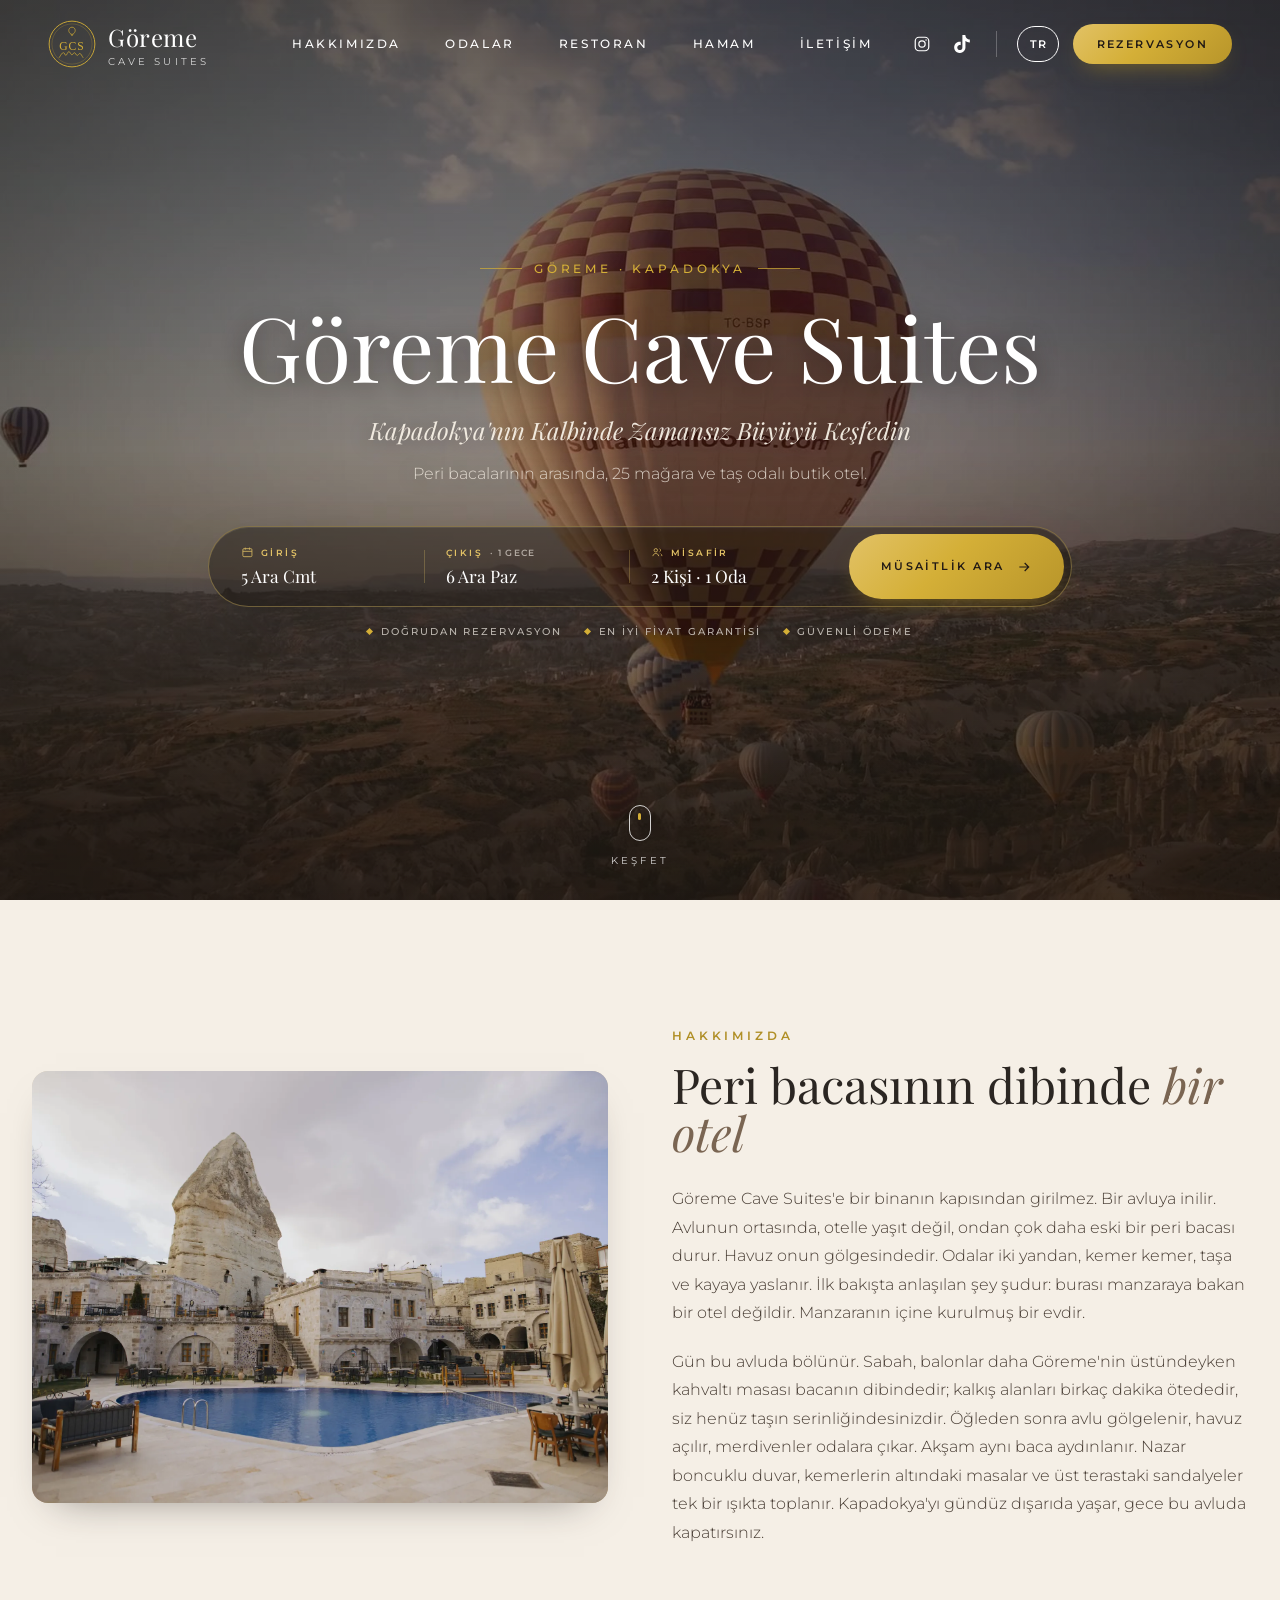
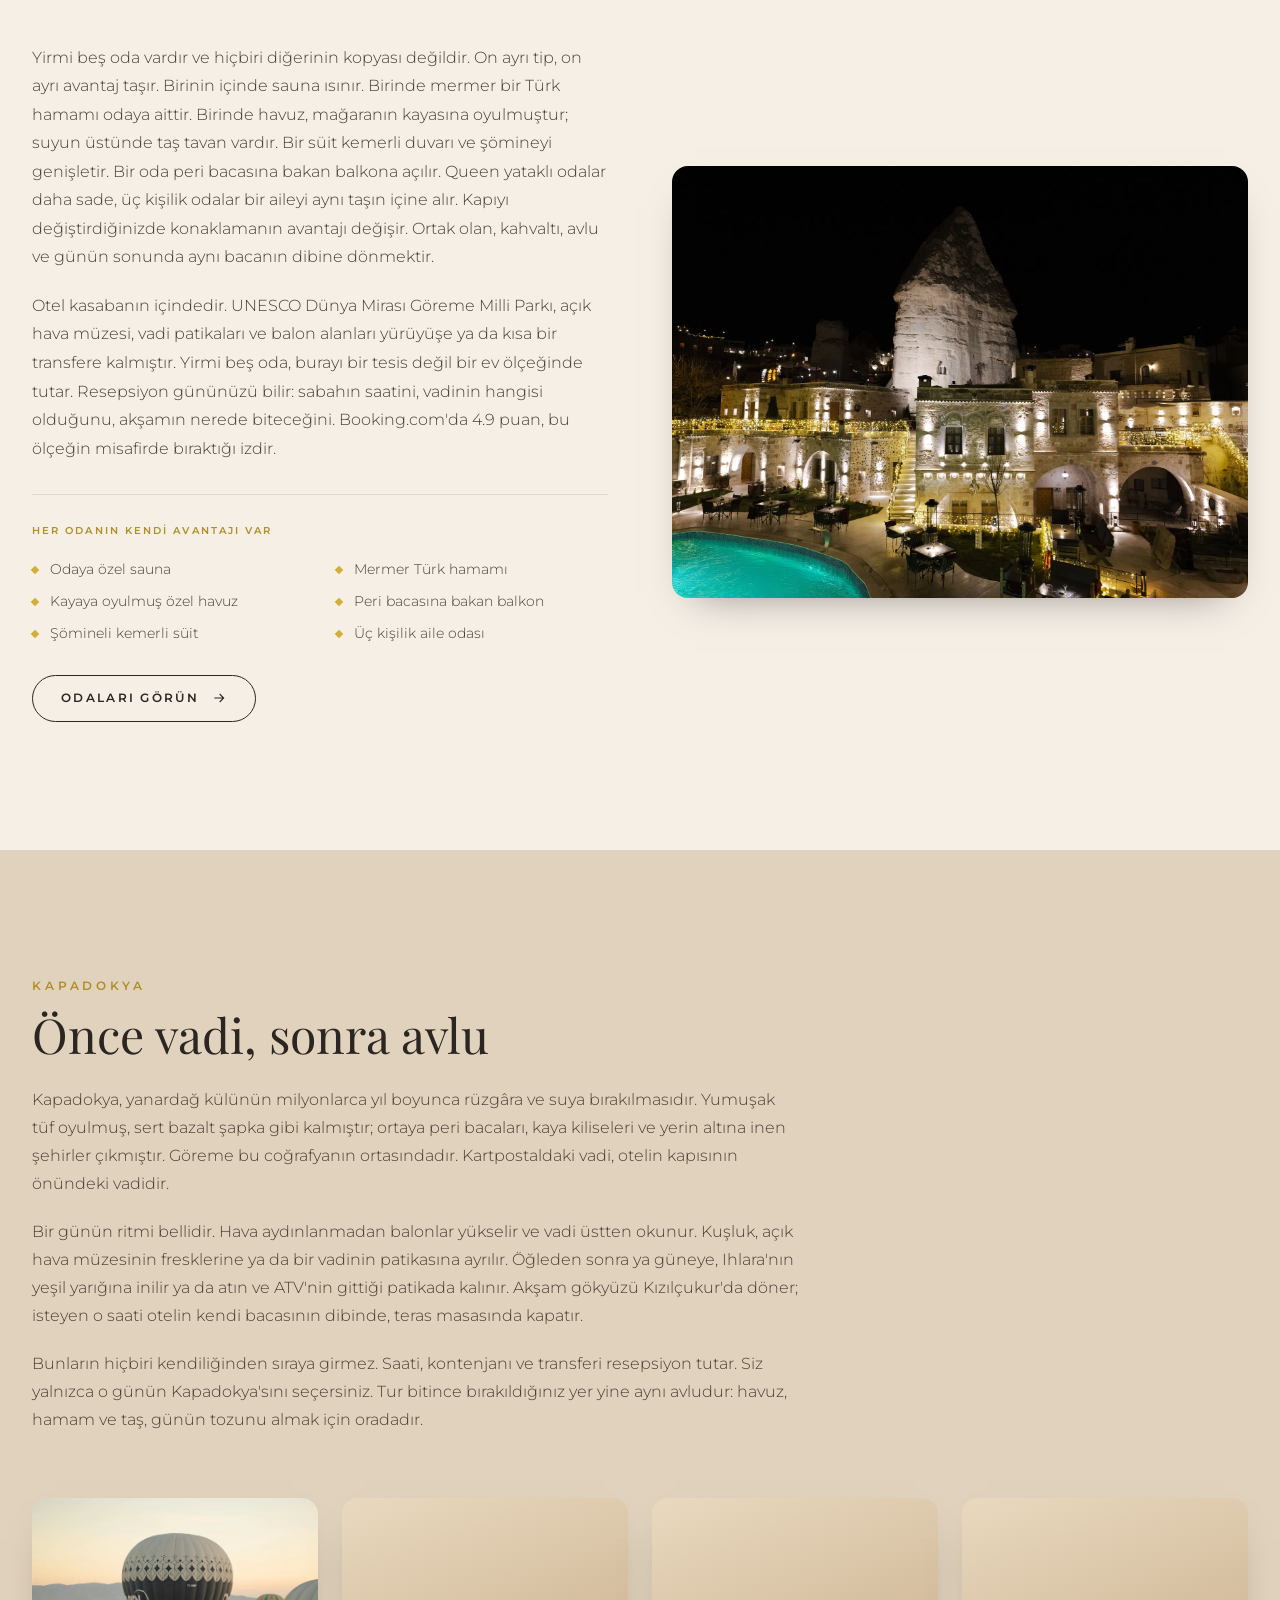
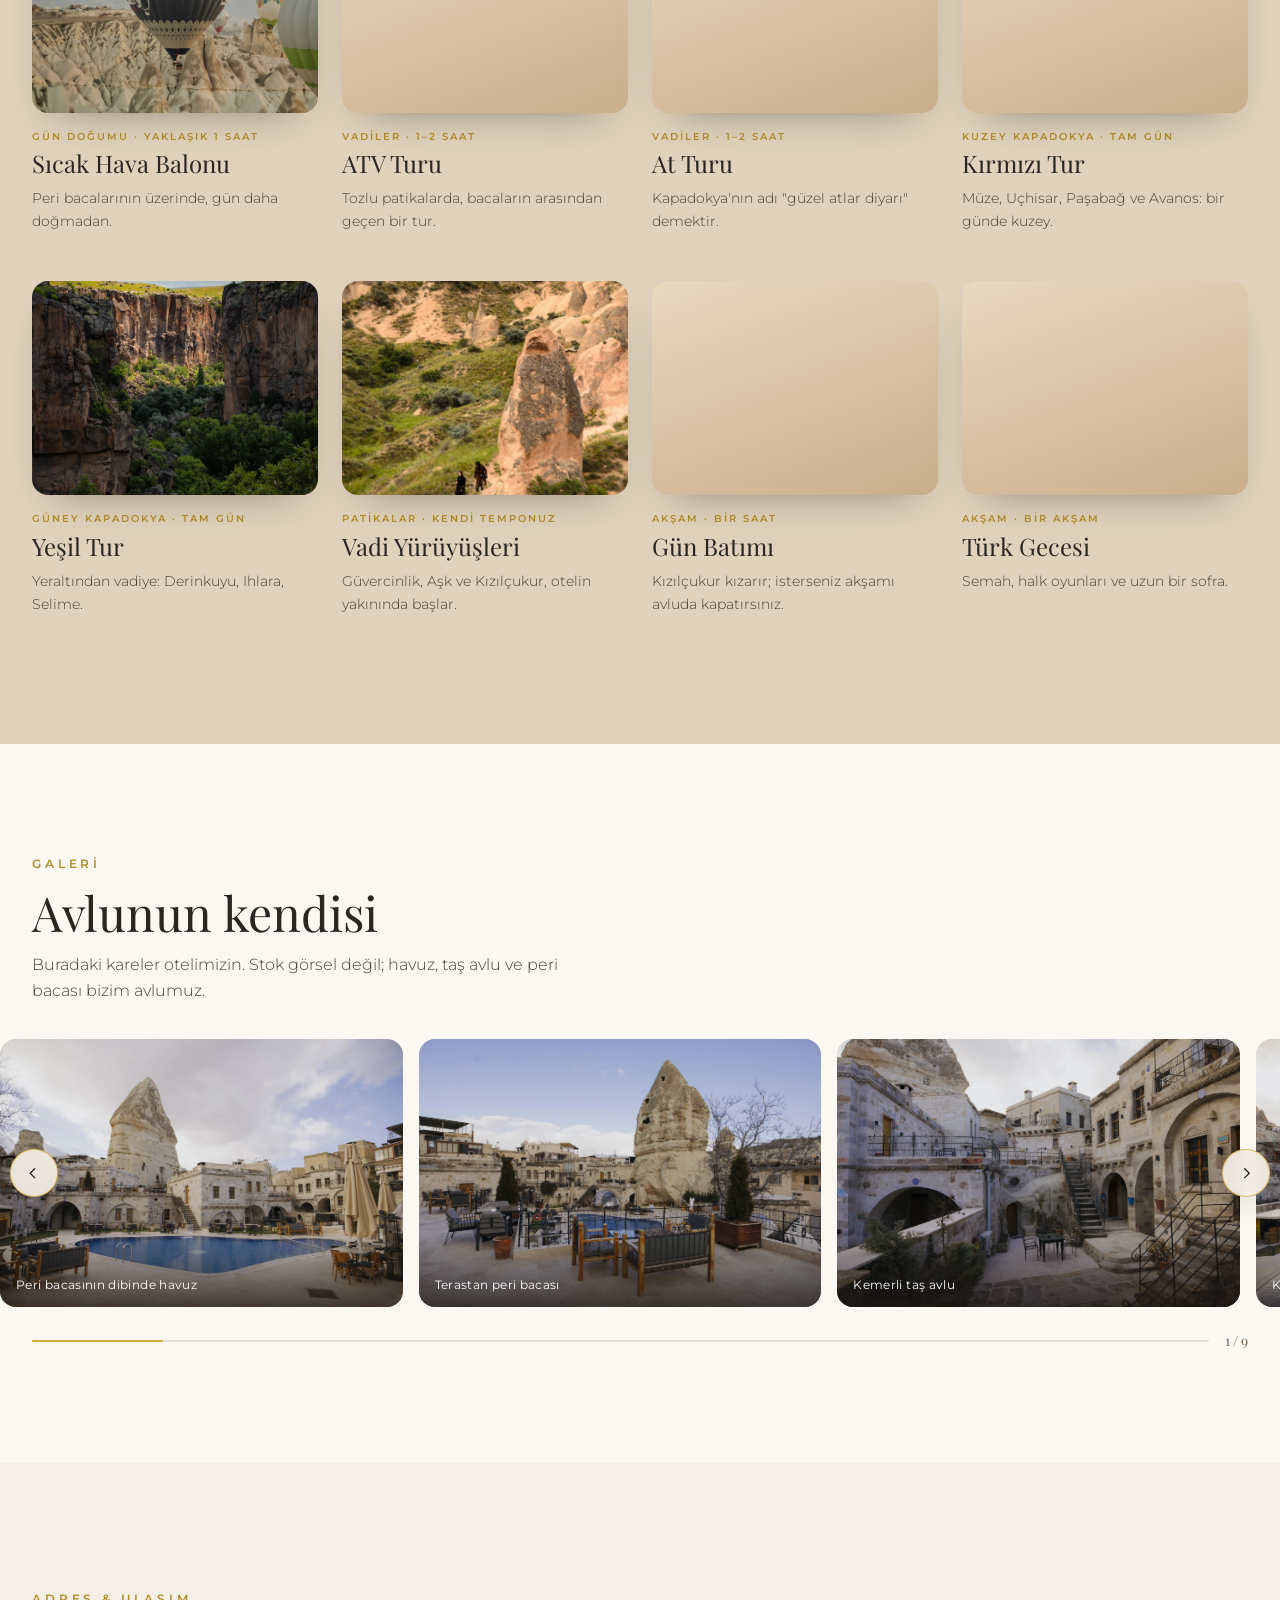
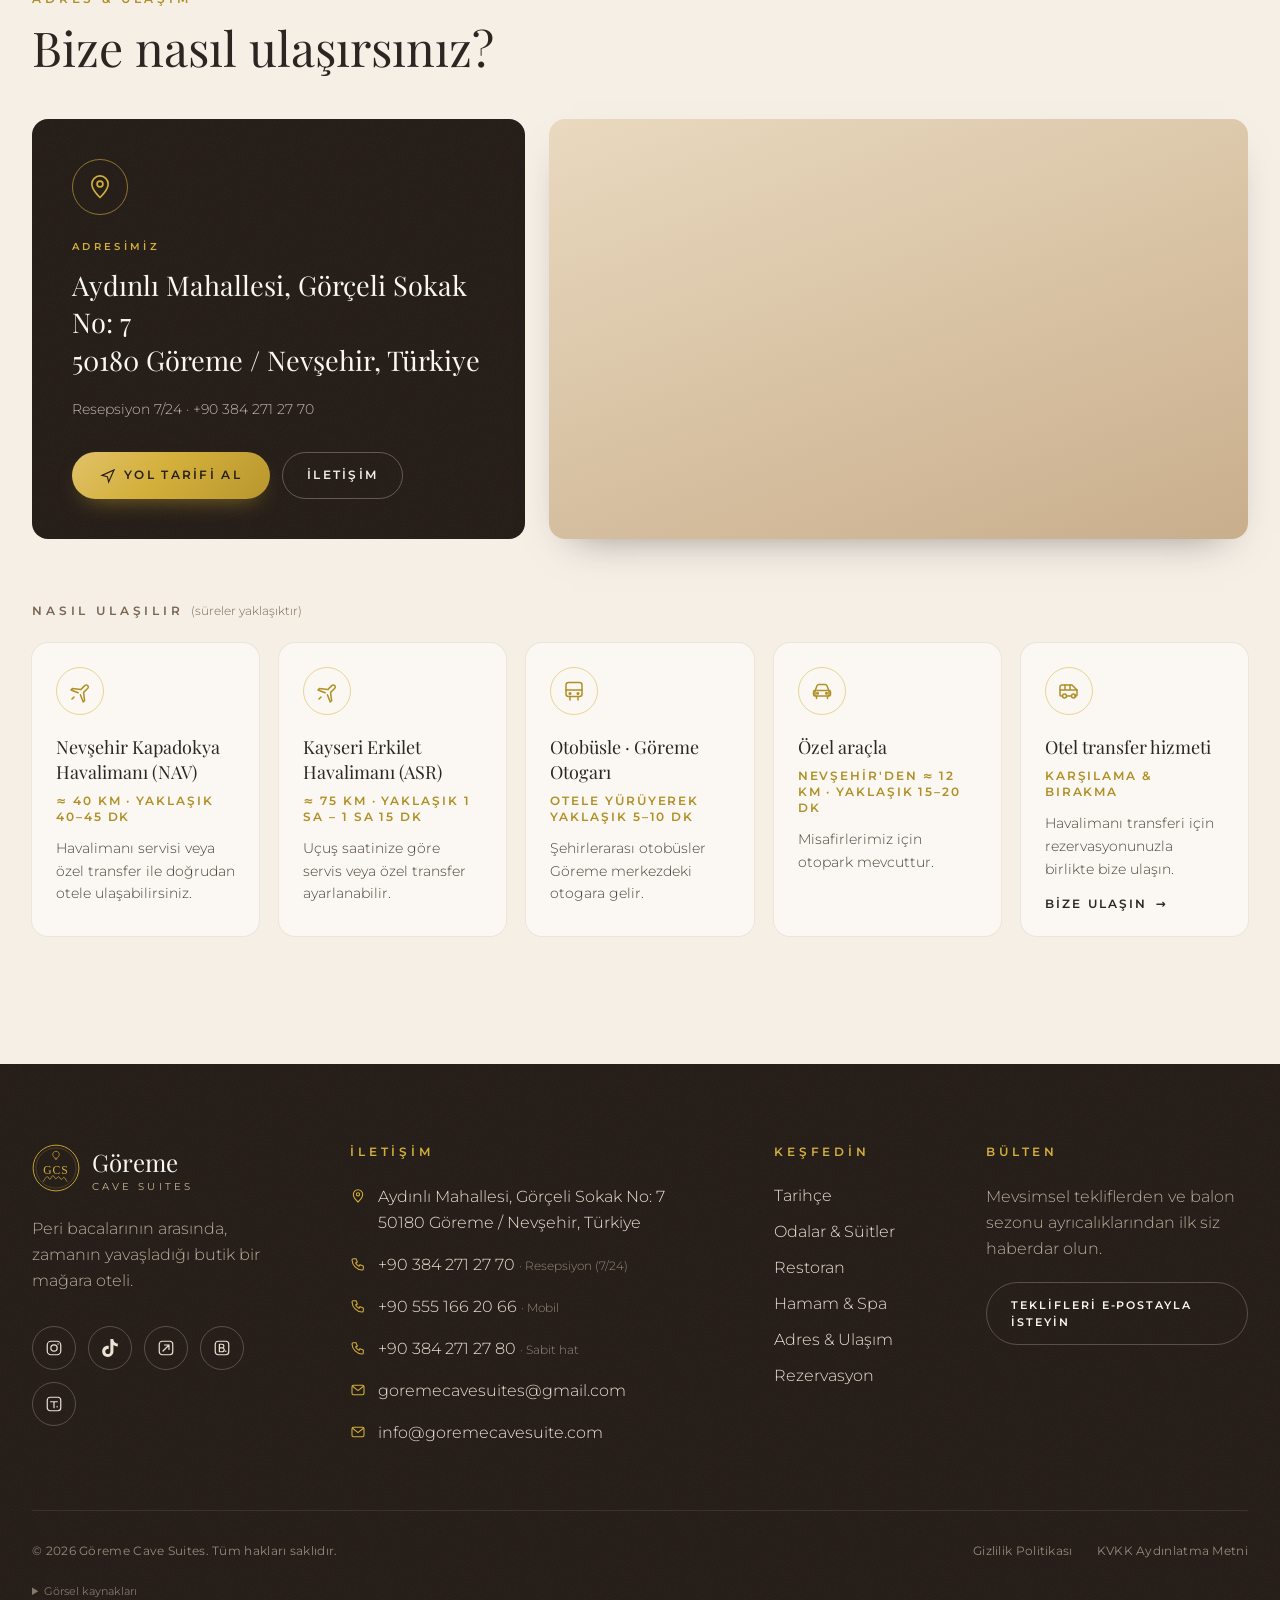
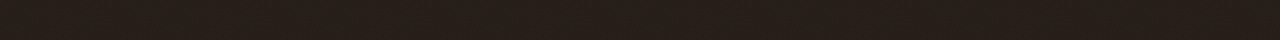
==== commit 6d3c1315: "Dil degisince aktivite ve ulasim kartlari gorunmez kalmiyor." ====
--- a/index.html
+++ b/index.html
@@ -1927,12 +1927,28 @@
     : null;
   function observeReveals(root) {
     $$('.reveal', root).forEach(function (el) {
+      if (el.classList.contains('is-visible')) return;
       if (revealObserver) revealObserver.observe(el); else el.classList.add('is-visible');
+    });
+  }
+  /* Dil değişince kartlar yeniden kurulur. Ekranda olanlar kaybolmasın diye hemen görünür yapılır. */
+  function showFreshReveals(root) {
+    $$('.reveal', root).forEach(function (el) {
+      if (el.classList.contains('is-visible')) return;
+      var box = el.getBoundingClientRect();
+      var onScreen = box.width > 0 && box.bottom > 0 && box.top < window.innerHeight;
+      if (onScreen || !revealObserver) {
+        el.style.transition = 'none';
+        el.classList.add('is-visible');
+        void el.offsetWidth;
+        el.style.transition = '';
+      } else if (revealObserver) revealObserver.observe(el);
     });
   }
   /* Sırayla gelen (stagger) kartlar: her öğeye artan gecikme verir. */
   function stagger(container, step) {
     $$(':scope > .reveal', container).forEach(function (el, i) { el.style.setProperty('--d', (i % 4) * (step || 0.1) + 's'); });
+    observeReveals(container);
   }
 
   /* ================= 4. Bildirim (toast) ================= */
@@ -3021,6 +3037,7 @@
     if (dishDlg && dishDlg.open) dishDlg.close();
     if (window.HeroVideo) { if (name === 'home') window.HeroVideo.resume(); else window.HeroVideo.pause(); }
     if (RIntro) { if (name === 'restoran') RIntro.enter(); else RIntro.leave(); }
+    requestAnimationFrame(function () { showFreshReveals(views[name] || document); });
     return true;
   }
   function focusHeading() {
@@ -3150,6 +3167,7 @@
     applyStatic();
     paints.forEach(function (fn) { try { fn(); } catch (err) { console.error(err); } });
     applyChrome();
+    showFreshReveals(document);
     if (typeof onScroll === 'function') onScroll();
   }
   (function () {
